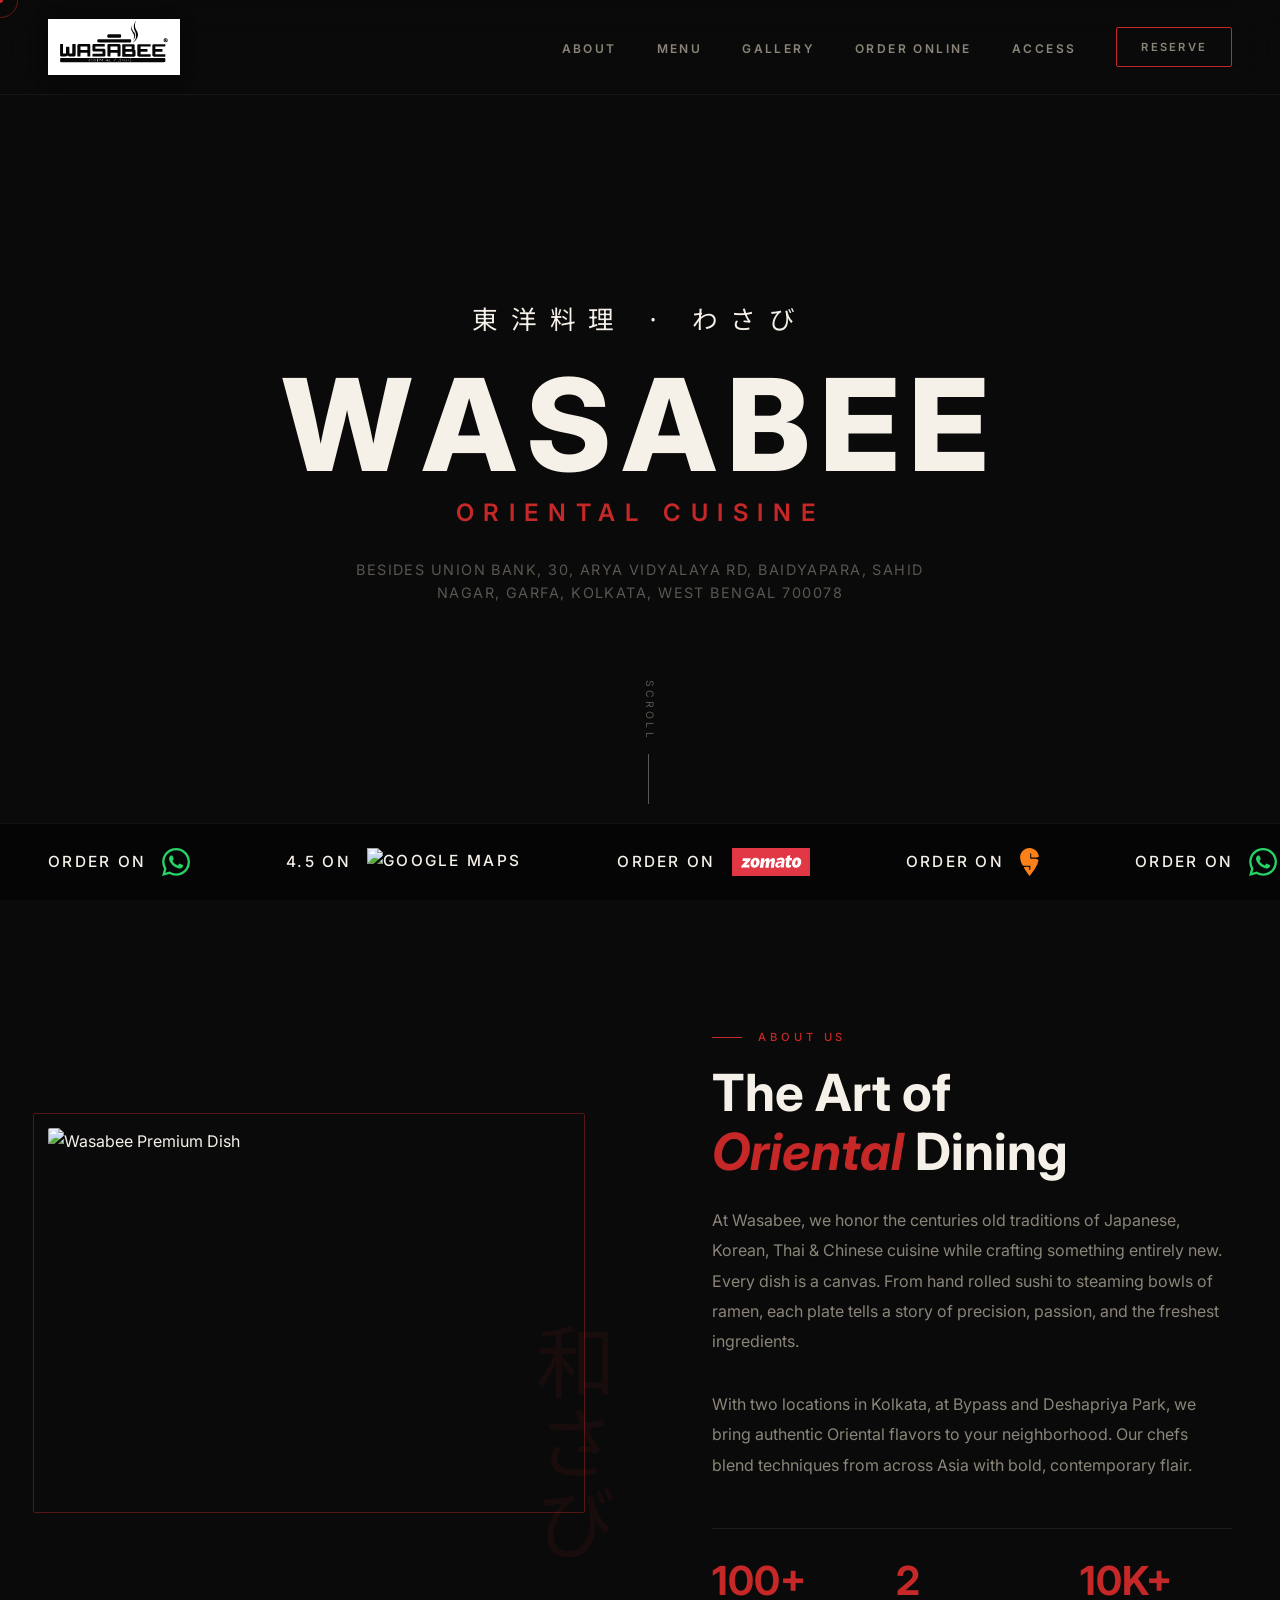
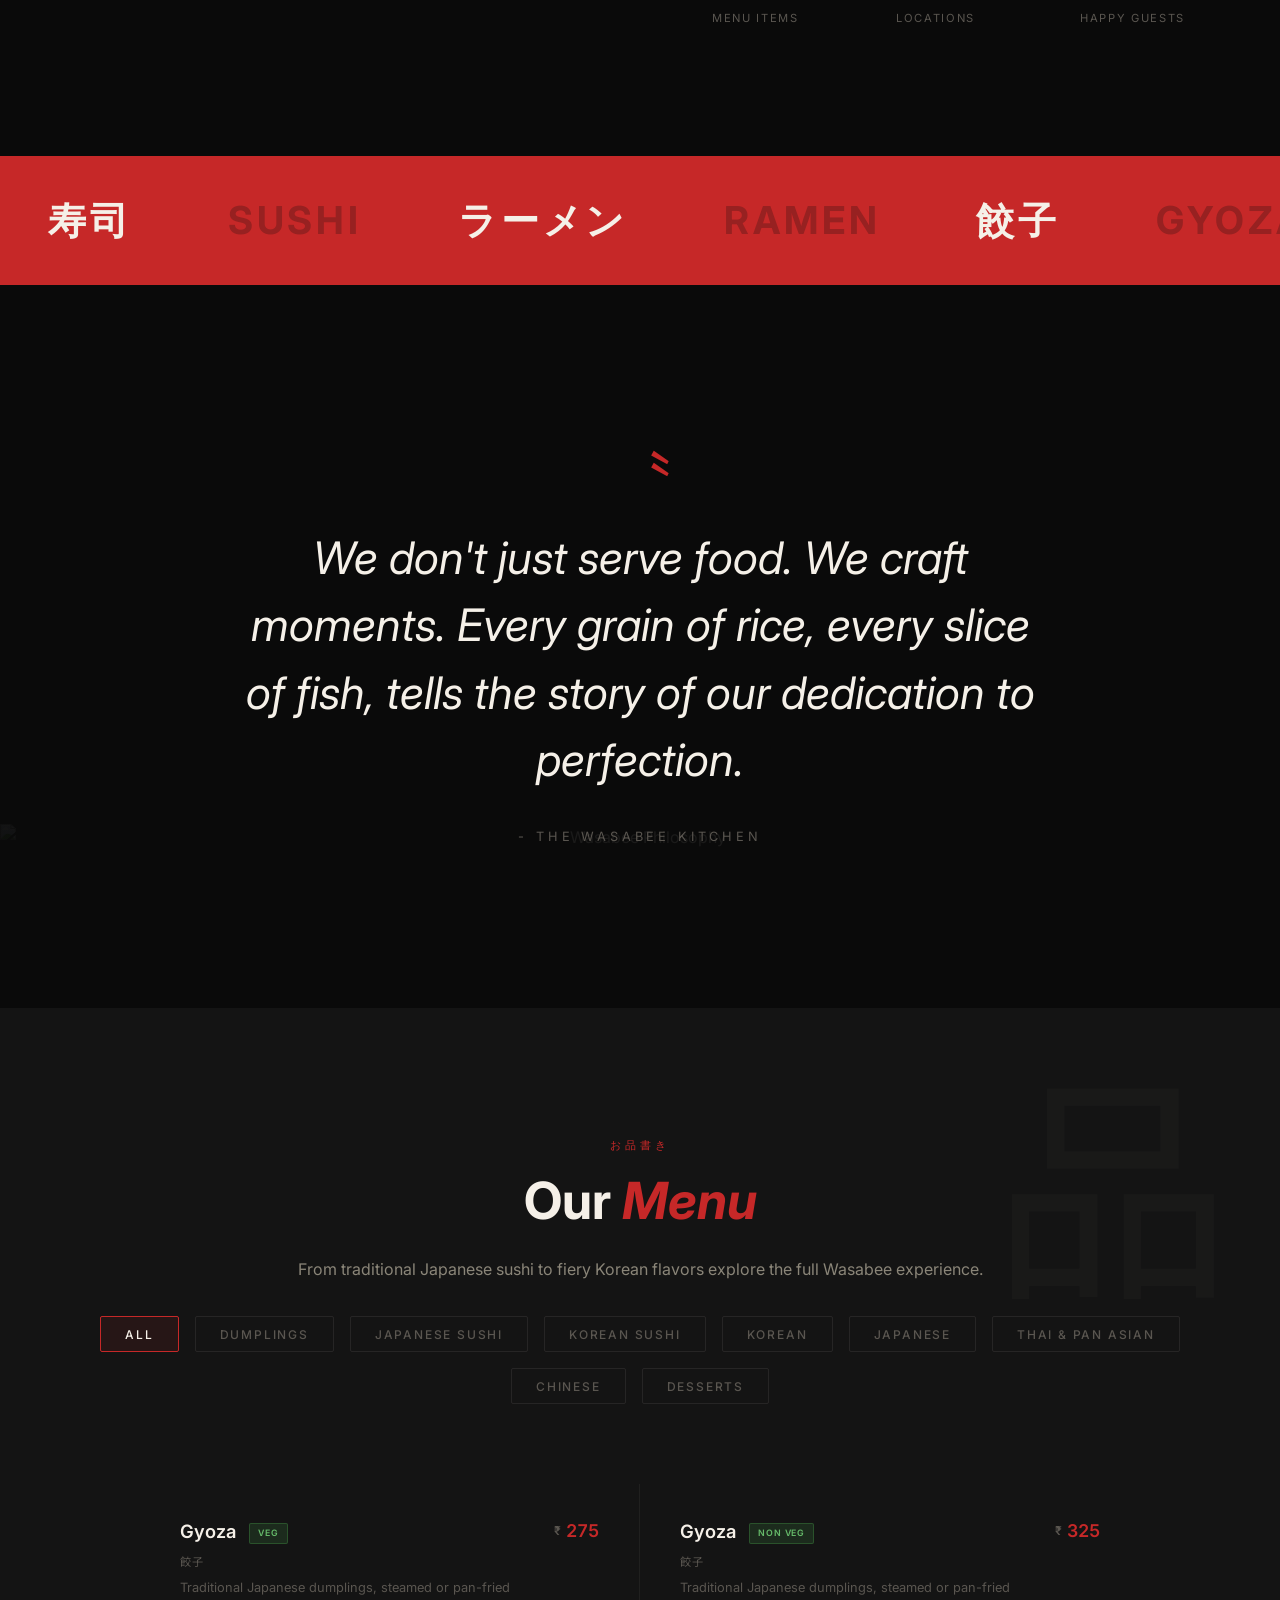
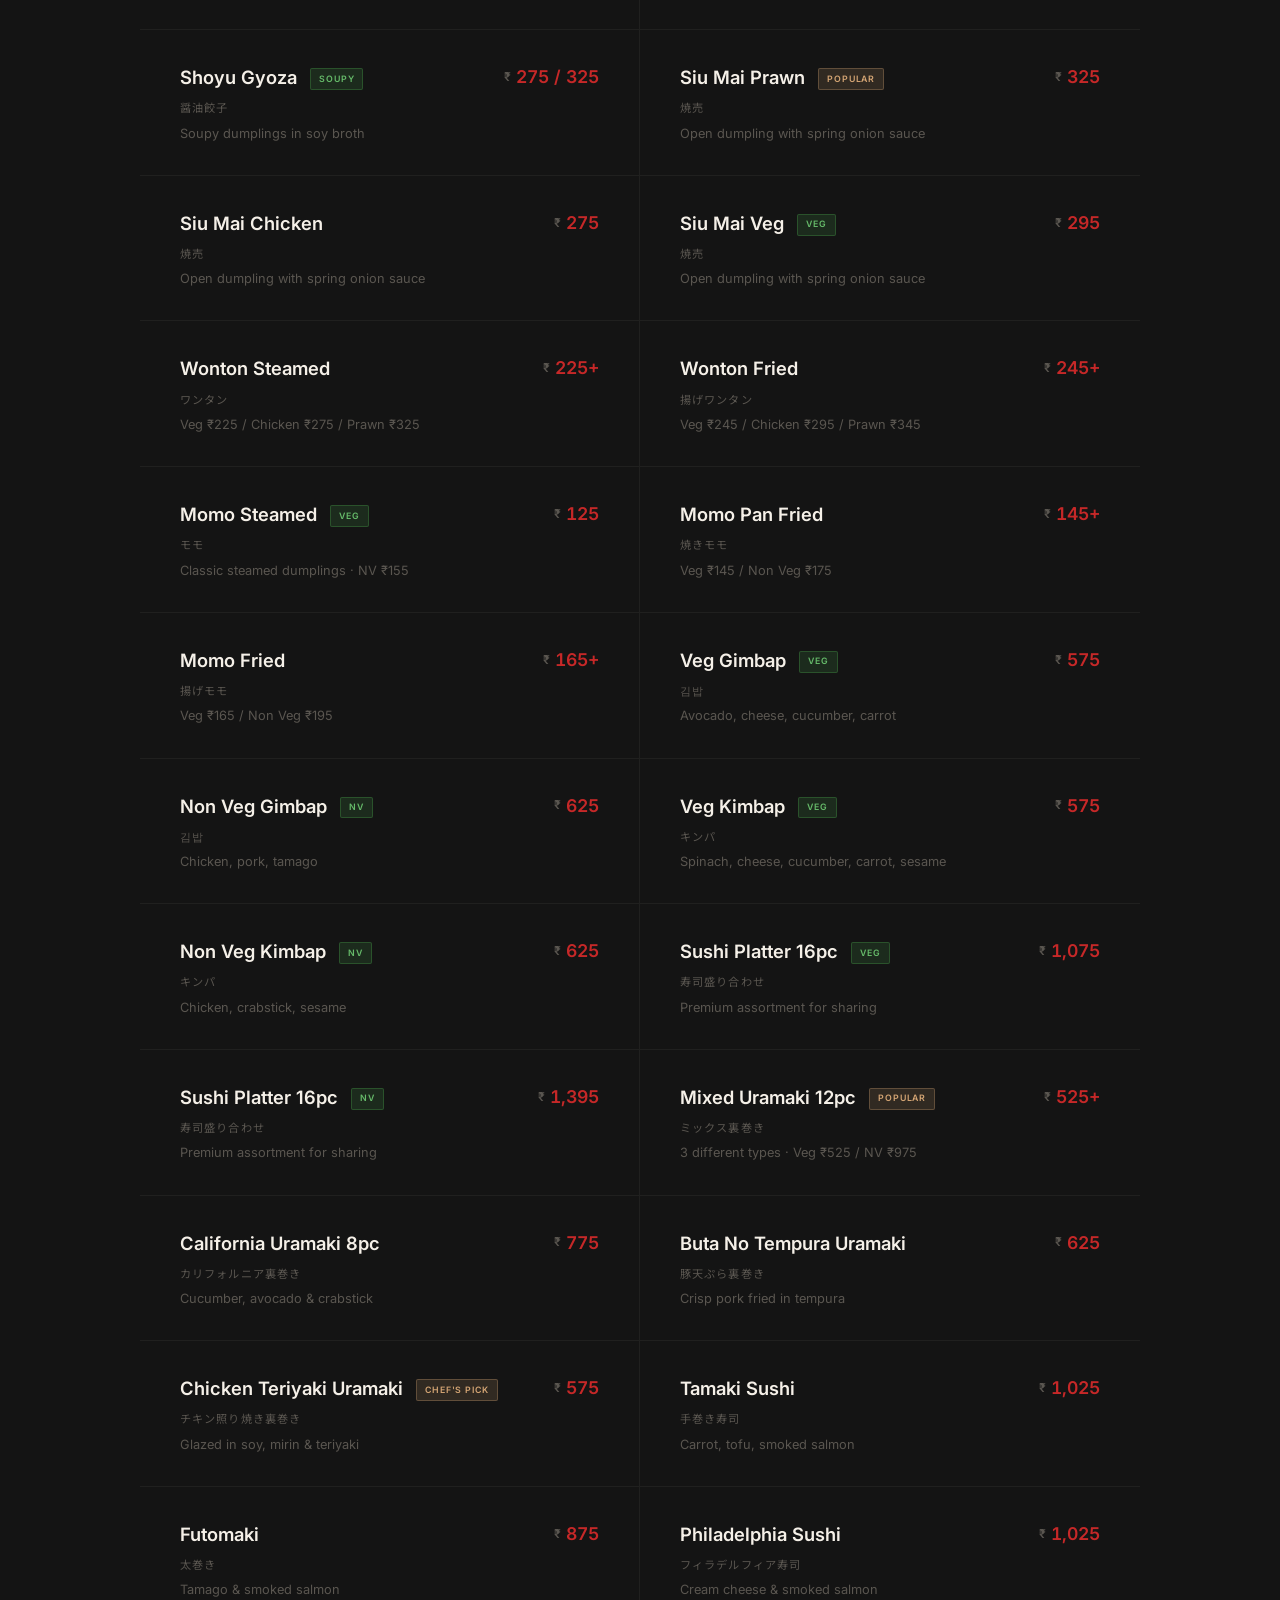
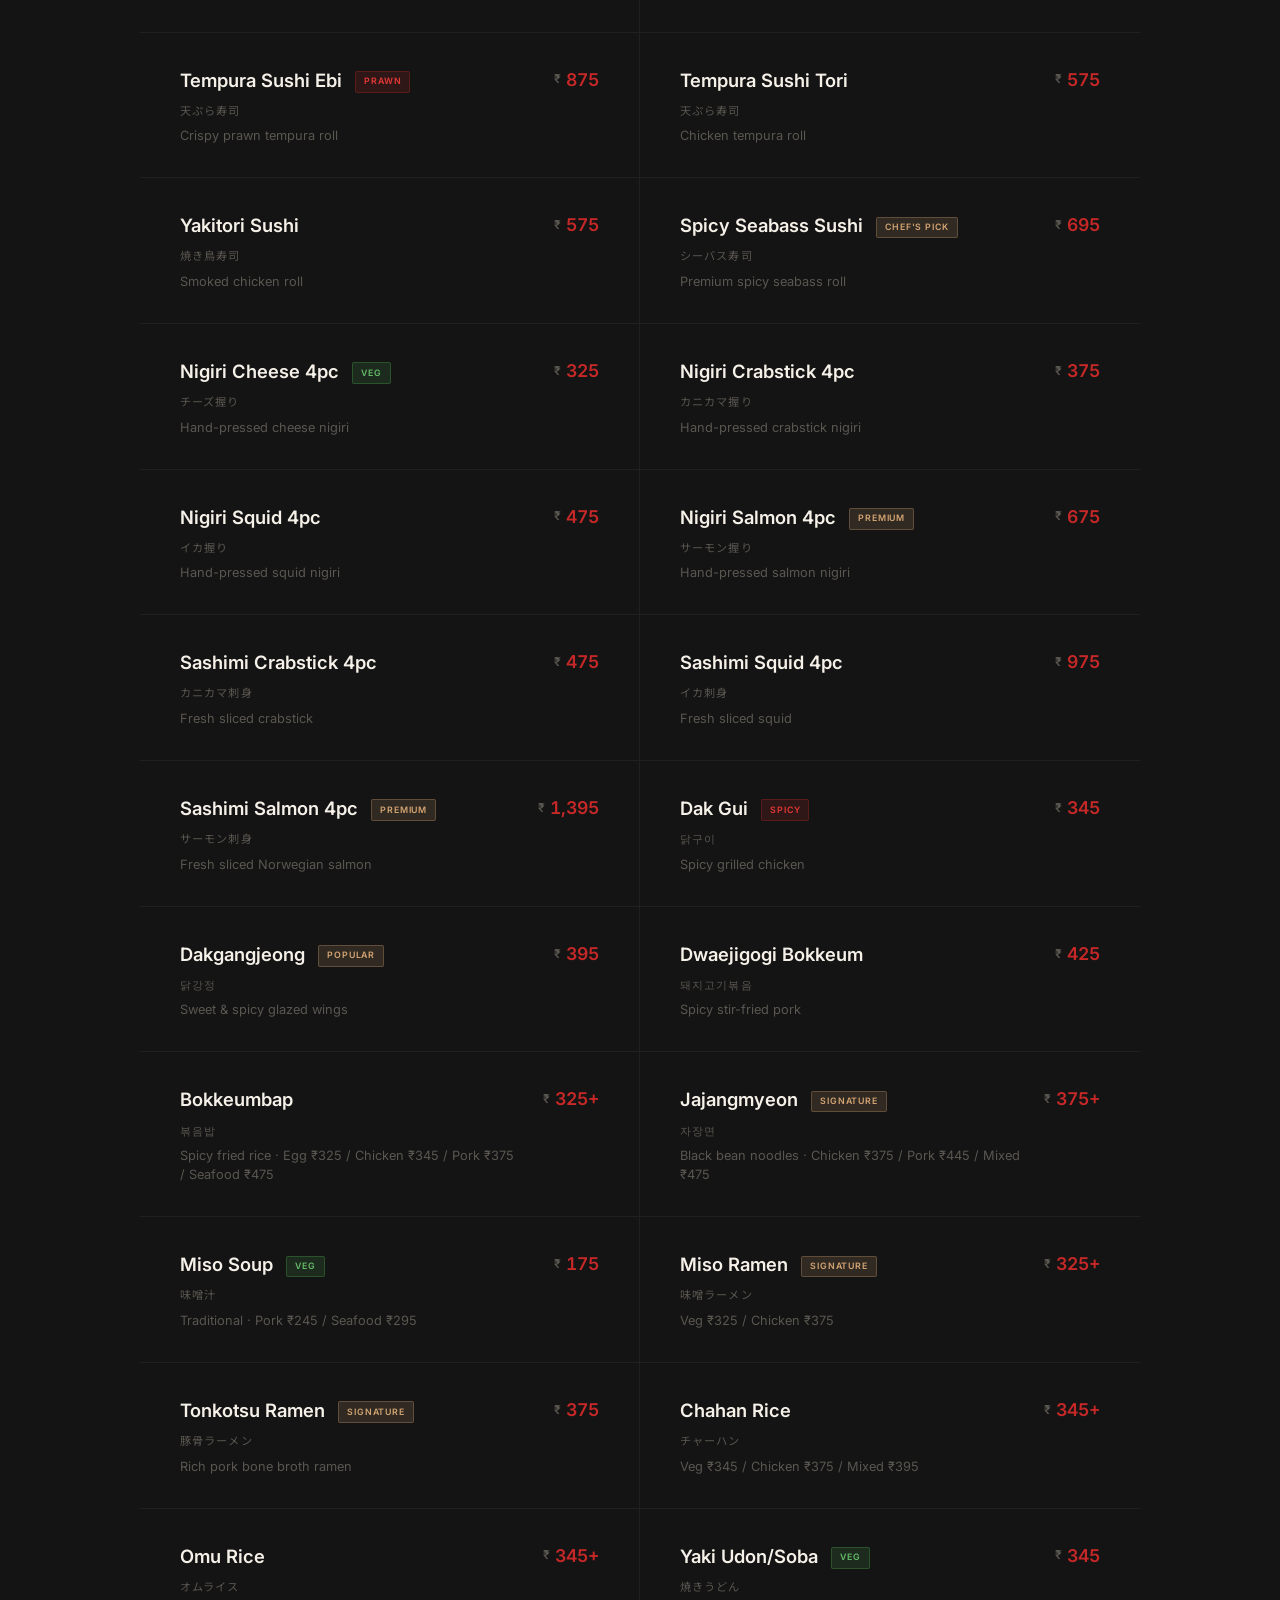
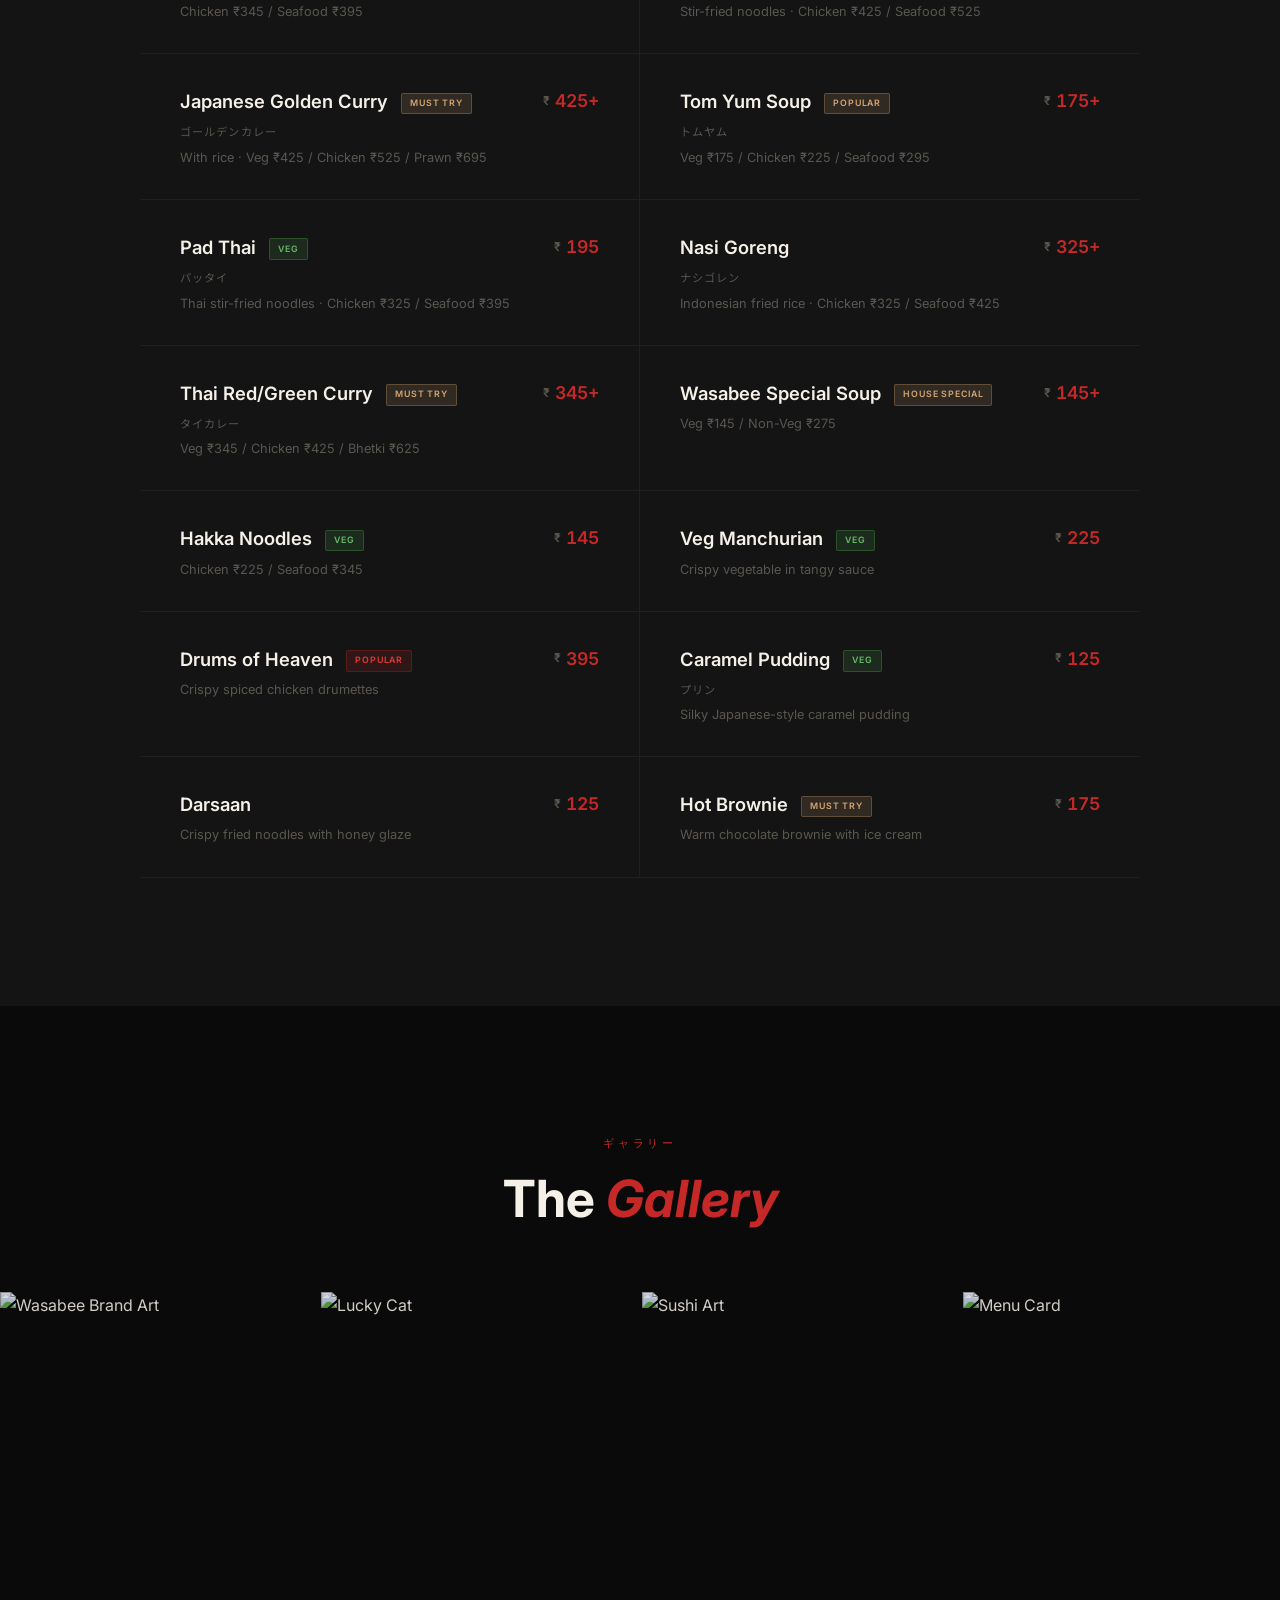
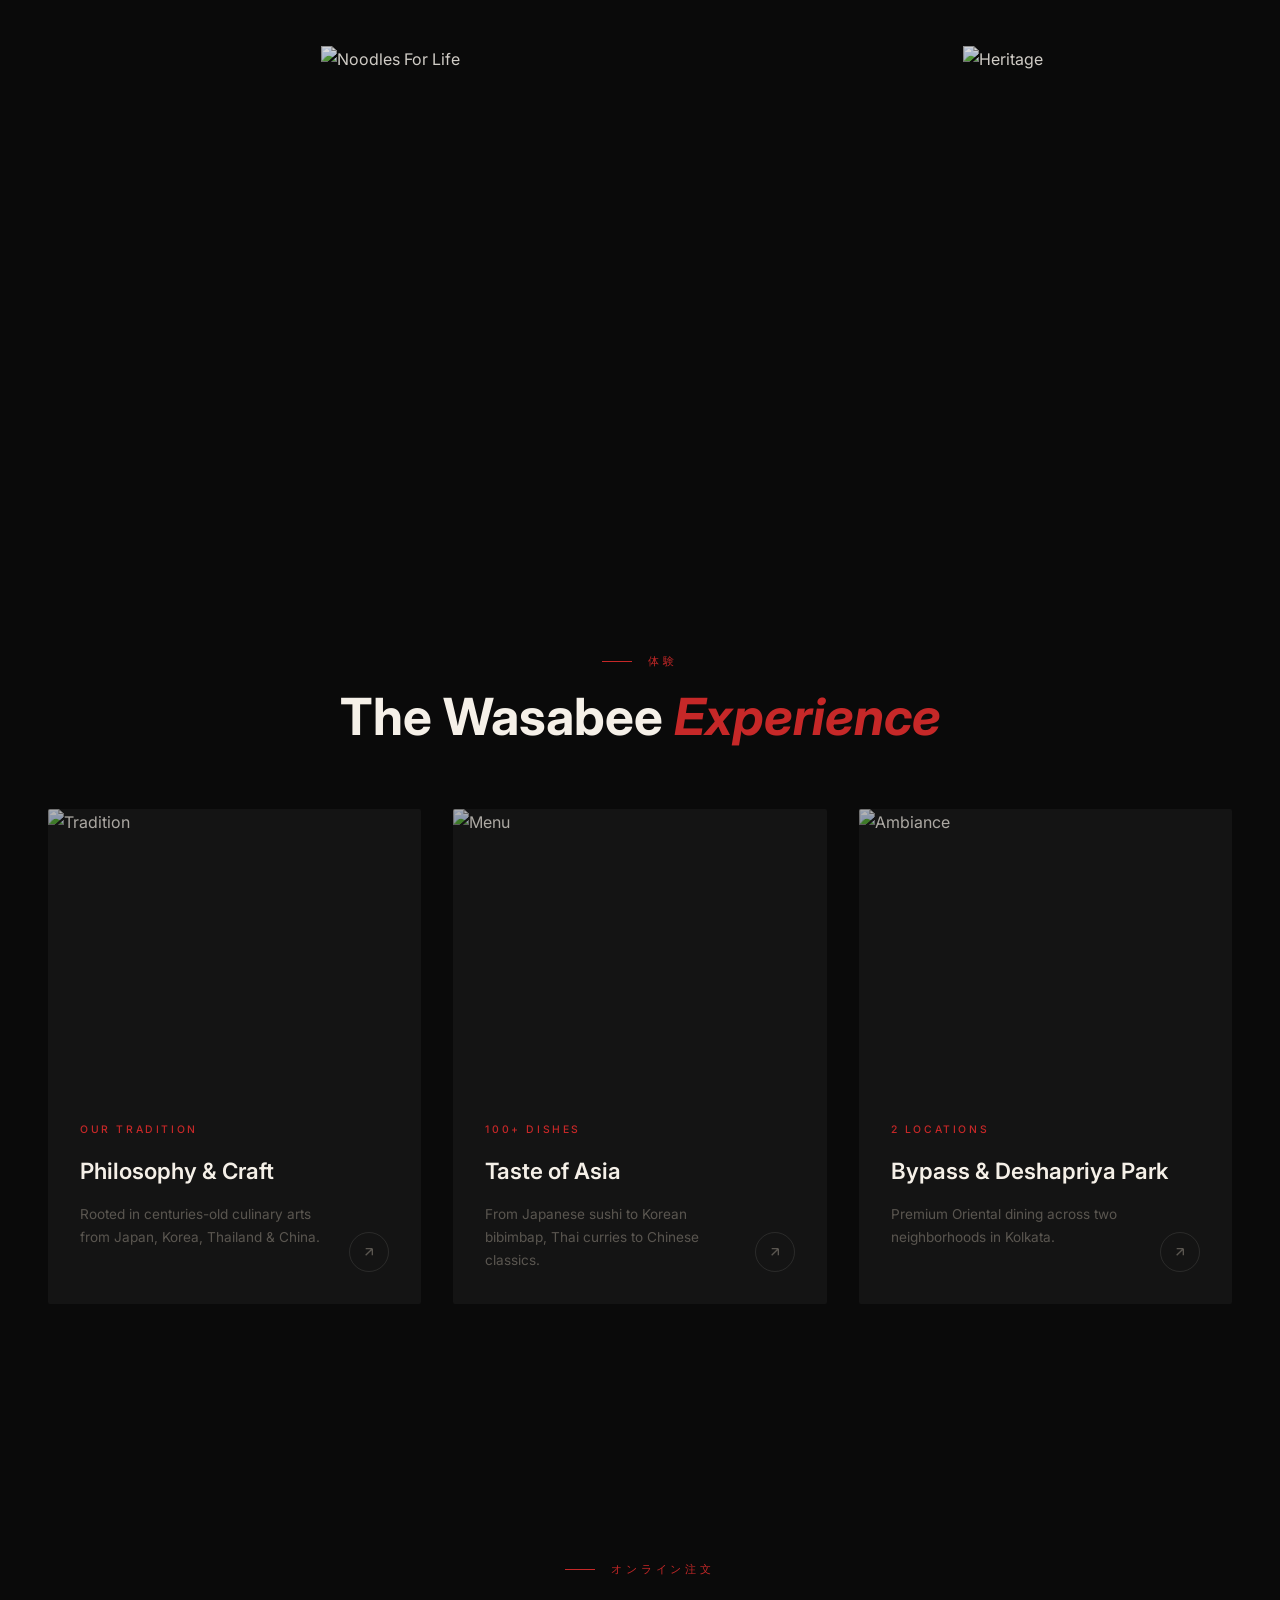
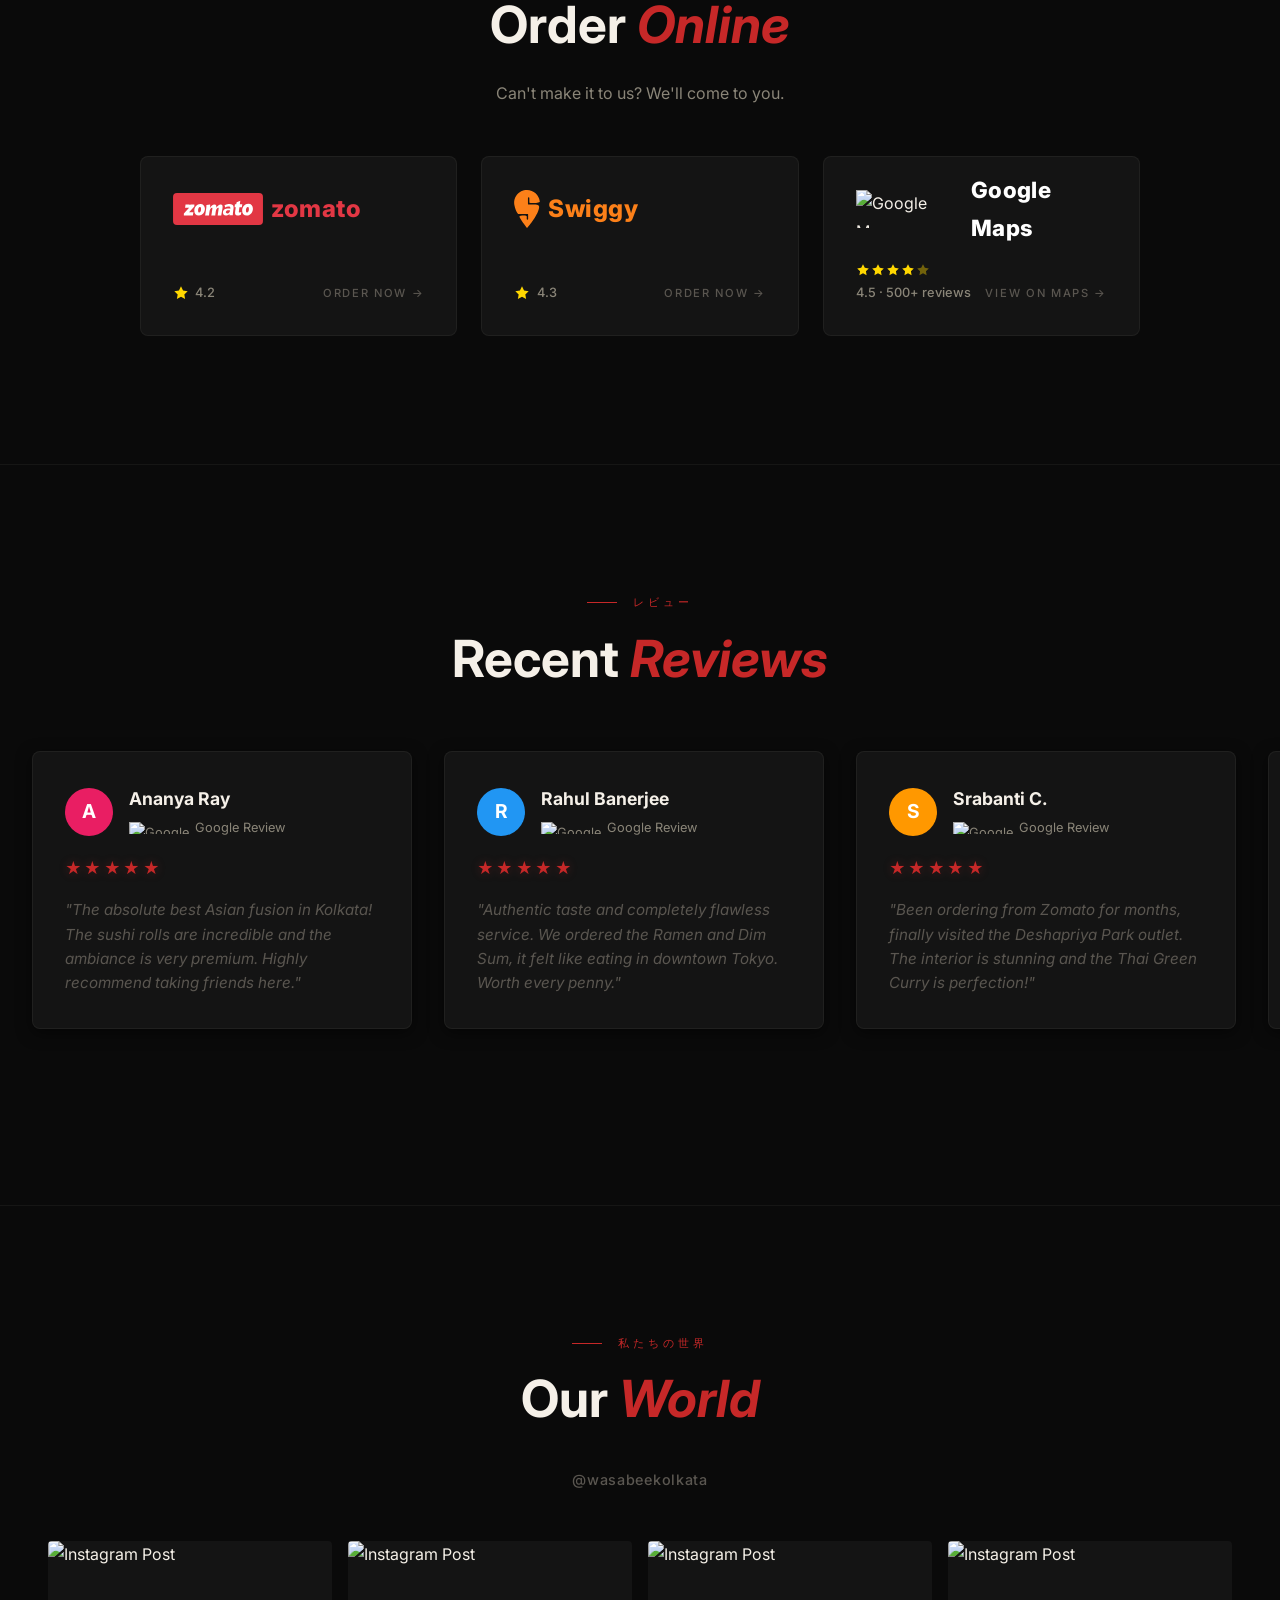
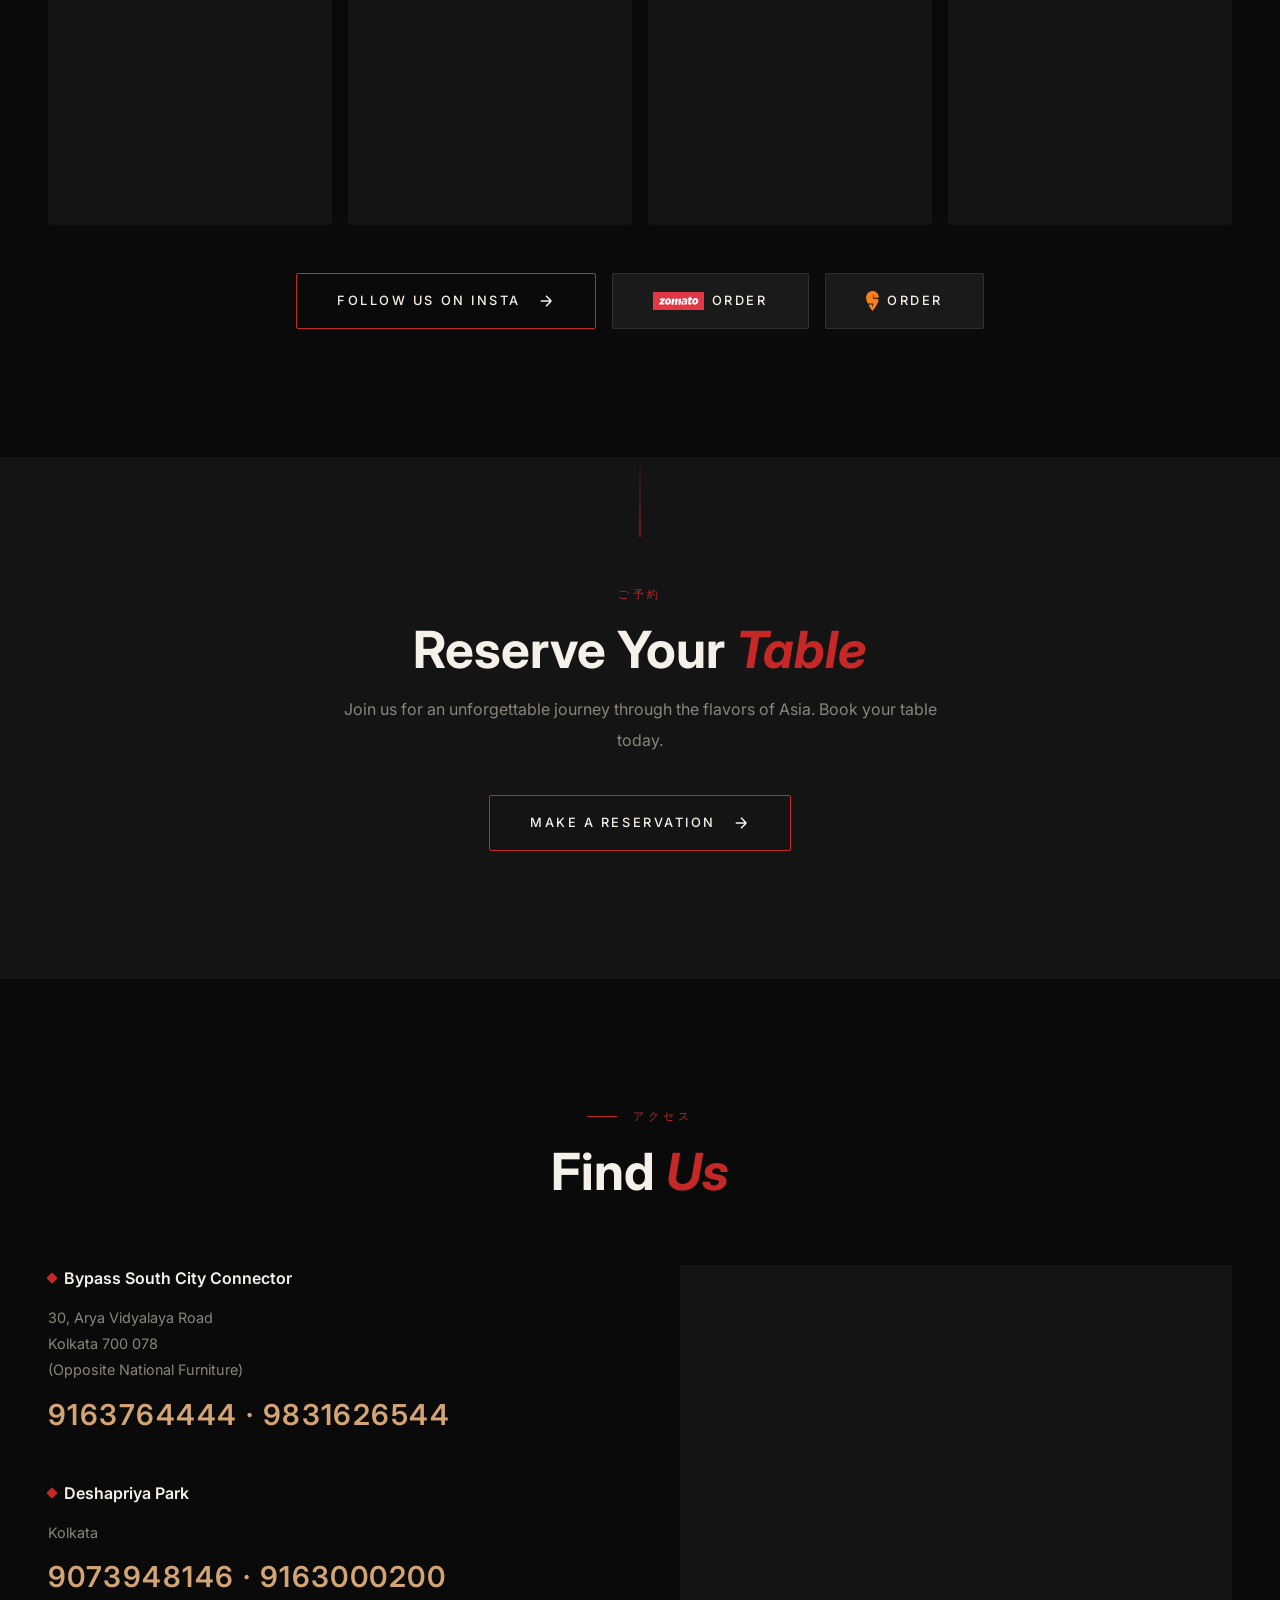
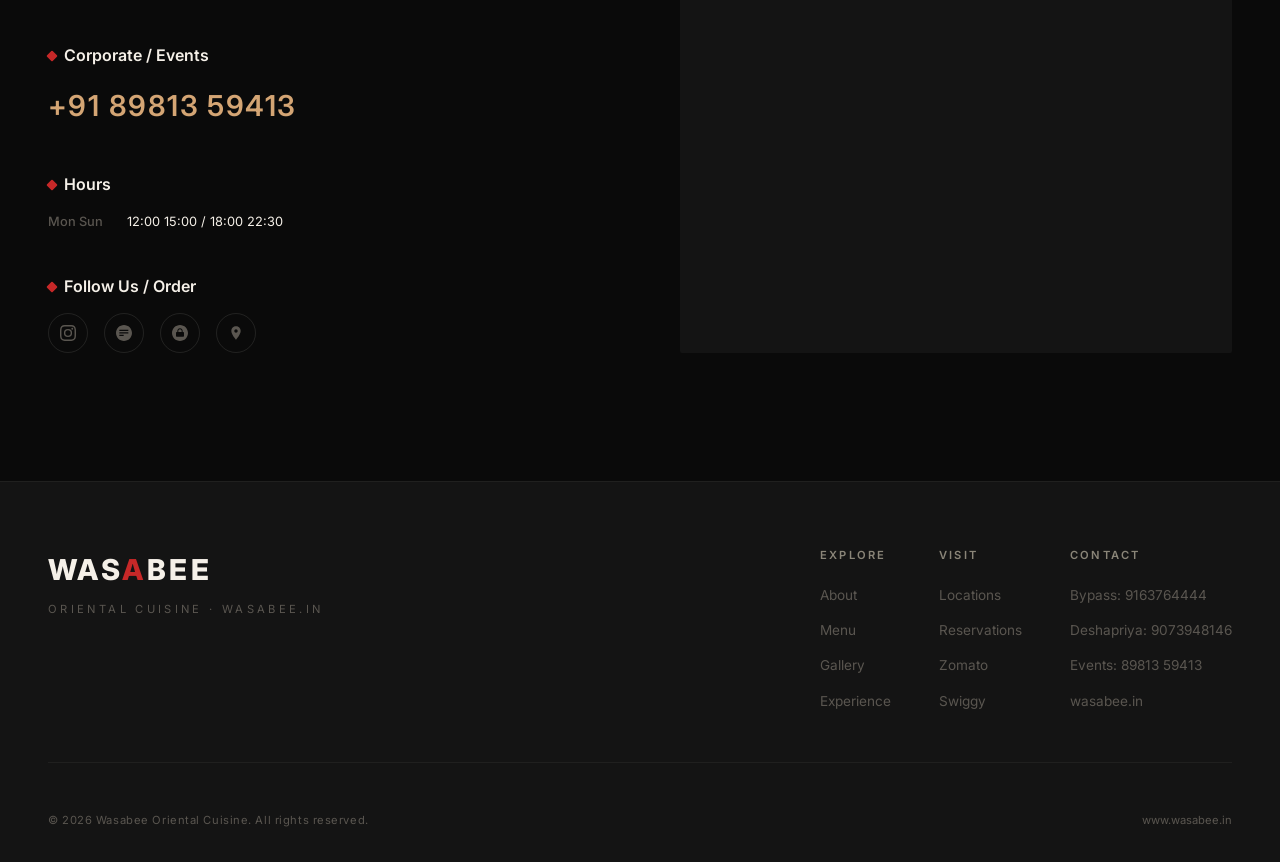
==== index.html @ 4d671ce6 "style: final 2026 polish. updated copyright and perfected mobile header alignment and interactive fe" ====
<!DOCTYPE html>
<html lang="en">
<head>
  <meta charset="UTF-8">
  <meta name="viewport" content="width=device-width, initial-scale=1.0">
  <meta name="description" content="Wasabee Oriental Cuisine Authentic Japanese, Korean, Thai & Chinese dining in Kolkata. Premium sushi, ramen, dumplings and more. Order on Zomato & Swiggy.">
  <meta name="keywords" content="Wasabee, Oriental Cuisine, Japanese Restaurant, Sushi, Ramen, Kolkata, Kalikapur, Deshapriya Park">
  <meta property="og:title" content="Wasabee | Oriental Cuisine">
  <meta property="og:description" content="Authentic Japanese dining experience. Premium sushi, ramen, and oriental flavors in Kolkata.">
  <meta property="og:type" content="website">
  <meta property="og:url" content="https://wasabee.in">
  <title>Wasabee | Oriental Cuisine</title>
  <link rel="stylesheet" href="styles.css">
  <link rel="icon" type="image/svg+xml" href="data:image/svg+xml,%3Csvg xmlns='http://www.w3.org/2000/svg' viewBox='0 0 32 32'%3E%3Ctext y='28' font-size='28'%3E🍣%3C/text%3E%3C/svg%3E">
</head>
<body>

  <!-- Cinematic Elements -->
  <div class="noise-overlay"></div>
  <div class="cursor-outer"></div>
  <div class="cursor-inner"></div>
  <div class="scroll-progress"></div>

  <!-- Navigation -->
  <nav class="nav" id="navbar">
    <a href="#" class="nav-logo"><img src="images/wasabee logo .svg" alt="Wasabee" class="nav-logo-img"></a>
    <ul class="nav-links">
      <li><a href="#about">About</a></li>
      <li><a href="#menu">Menu</a></li>
      <li><a href="#gallery">Gallery</a></li>
      <li><a href="#order">Order Online</a></li>
      <li><a href="#contact">Access</a></li>
      <li><a href="#reservation" class="cta-btn" style="padding: 0.6rem 1.5rem; font-size: 0.7rem;">Reserve</a></li>
    </ul>
    <div class="hamburger" id="hamburger" aria-label="Toggle menu">
      <span></span><span></span><span></span>
    </div>
  </nav>

  <!-- Fullscreen Menu Overlay -->
  <div class="menu-overlay" id="menuOverlay">
    <div class="menu-overlay-content">
      <ul class="menu-overlay-links">
        <li><a href="#about">About <span class="jp-text">わさびーについて</span></a></li>
        <li><a href="#menu">Menu <span class="jp-text">お品書き</span></a></li>
        <li><a href="#gallery">Gallery <span class="jp-text">ギャラリー</span></a></li>
        <li><a href="#order">Order Online <span class="jp-text">オンライン注文</span></a></li>
        <li><a href="#contact">Access <span class="jp-text">アクセス</span></a></li>
        <li><a href="#reservation">Reservation <span class="jp-text">ご予約</span></a></li>
      </ul>
      <div class="menu-overlay-info">
        <p>For reservations, call</p>
        <div class="phone">9163764444</div>
      </div>
    </div>
  </div>

  <!-- Hero Section -->
  <section class="hero" id="hero">
    <div class="hero-bg">
      <img src="images/slide 1.jpg" alt="Wasabee Premium Sushi" class="slide slide-1">
      <img src="images/slide 2.jpg" alt="Wasabee Oriental Dining" class="slide slide-2">
      <img src="images/slide. 3.jpg" alt="Wasabee Authentic Dish" class="slide slide-3">
    </div>
    <div class="hero-overlay"></div>
    <div class="hero-content">
      <p class="hero-jp">東洋料理 · わさび</p>
      <h1 class="hero-title">WASABEE</h1>
      <h2 class="hero-subtitle">ORIENTAL CUISINE</h2>
      <p class="hero-address">Besides Union Bank, 30, Arya Vidyalaya Rd, Baidyapara, Sahid Nagar, Garfa, Kolkata, West Bengal 700078</p>
    </div>

    <!-- Bottom Edge Red Marquee -->
    <div class="hero-red-marquee">
      <div class="marquee-track">
        <!-- Set 1 -->
        <a href="#" target="_blank" class="brand-link">ORDER ON <img src="images/whatsapp-logo.svg" alt="WhatsApp"></a>
        <a href="https://share.google/Fpbui7WFzKV8RP00X" target="_blank" class="brand-link">4.5 ON <img src="images/google-maps-2020-icon.svg" alt="Google Maps"></a>
        <a href="http://zoma.to/r/22188" target="_blank" class="brand-link">ORDER ON <img src="images/zomato-1.svg" alt="Zomato"></a>
        <a href="https://www.swiggy.com/city/kolkata/wasabee-kalikapur-ruby-area-rest33209" target="_blank" class="brand-link">ORDER ON <img src="images/swiggy-1.svg" alt="Swiggy"></a>
        <!-- Set 2 -->
        <a href="#" target="_blank" class="brand-link">ORDER ON <img src="images/whatsapp-logo.svg" alt="WhatsApp"></a>
        <a href="https://share.google/Fpbui7WFzKV8RP00X" target="_blank" class="brand-link">4.5 ON <img src="images/google-maps-2020-icon.svg" alt="Google Maps"></a>
        <a href="http://zoma.to/r/22188" target="_blank" class="brand-link">ORDER ON <img src="images/zomato-1.svg" alt="Zomato"></a>
        <a href="https://www.swiggy.com/city/kolkata/wasabee-kalikapur-ruby-area-rest33209" target="_blank" class="brand-link">ORDER ON <img src="images/swiggy-1.svg" alt="Swiggy"></a>
        <!-- Set 3 -->
        <a href="#" target="_blank" class="brand-link">ORDER ON <img src="images/whatsapp-logo.svg" alt="WhatsApp"></a>
        <a href="https://share.google/Fpbui7WFzKV8RP00X" target="_blank" class="brand-link">4.5 ON <img src="images/google-maps-2020-icon.svg" alt="Google Maps"></a>
        <a href="http://zoma.to/r/22188" target="_blank" class="brand-link">ORDER ON <img src="images/zomato-1.svg" alt="Zomato"></a>
        <a href="https://www.swiggy.com/city/kolkata/wasabee-kalikapur-ruby-area-rest33209" target="_blank" class="brand-link">ORDER ON <img src="images/swiggy-1.svg" alt="Swiggy"></a>
      </div>
    </div>

    <div class="scroll-indicator">
      <span>Scroll</span>
      <div class="scroll-line"></div>
    </div>
  </section>

  <!-- About Section -->
  <section class="section about" id="about">
    <div class="section-narrow">
      <div class="about-grid">
        <div class="about-image reveal-left">
          <div class="img-reveal">
            <img src="images/slide 1.jpg" alt="Wasabee Premium Dish" class="main-img">
          </div>
          <div class="accent-border"></div>
          <span class="jp-accent">和さび</span>
        </div>
        <div class="about-content">
          <div class="reveal" data-delay="0.2">
            <span class="section-label">About Us</span>
            <h2 class="section-title">The Art of<br><span class="accent">Oriental</span> Dining</h2>
          </div>
          <p class="section-text reveal" data-delay="0.3">
            At Wasabee, we honor the centuries old traditions of Japanese, Korean, Thai & Chinese cuisine while crafting something entirely new. Every dish is a canvas. From hand rolled sushi to 
steaming bowls of ramen, each plate tells a story of precision, passion, and the freshest ingredients.
          </p>
          <p class="section-text reveal" data-delay="0.4">
            With two locations in Kolkata, at Bypass and Deshapriya Park, we bring authentic Oriental flavors 
            to your neighborhood. Our chefs blend techniques from across Asia with bold, contemporary flair.
          </p>
          <div class="about-stats reveal" data-delay="0.5">
            <div class="stat-item">
              <div class="stat-number" data-count="100" data-suffix="+">0+</div>
              <div class="stat-label">Menu Items</div>
            </div>
            <div class="stat-item">
              <div class="stat-number" data-count="2">0</div>
              <div class="stat-label">Locations</div>
            </div>
            <div class="stat-item">
              <div class="stat-number" data-count="10" data-suffix="K+">0</div>
              <div class="stat-label">Happy Guests</div>
            </div>
          </div>
        </div>
      </div>
    </div>
  </section>

  <!-- Marquee -->
  <div class="marquee-section">
    <div class="marquee-track">
      <span class="filled">寿司</span><span>SUSHI</span>
      <span class="filled">ラーメン</span><span>RAMEN</span>
      <span class="filled">餃子</span><span>GYOZA</span>
      <span class="filled">김밥</span><span>KIMBAP</span>
      <span class="filled">パッタイ</span><span>PAD THAI</span>
      <span class="filled">カレー</span><span>CURRY</span>
    </div>
  </div>

  <!-- Philosophy / Parallax -->
  <section class="philosophy" id="philosophy">
    <div class="philosophy-bg" data-parallax="0.3">
      <img src="images/slide 2.jpg" alt="Wasabee Philosophy">
    </div>
    <div class="philosophy-overlay"></div>
    <div class="philosophy-content reveal">
      <blockquote class="philosophy-quote">
        We don't just serve food. We craft moments. 
        Every grain of rice, every slice of fish, tells the story 
        of our dedication to perfection.
      </blockquote>
      <p class="philosophy-author">- The Wasabee Kitchen</p>
    </div>
  </section>

  <!-- ══════════════════════════════════════════ -->
  <!-- MENU SECTION Complete Wasabee Menu      -->
  <!-- ══════════════════════════════════════════ -->
  <section class="section menu-section" id="menu">
    <div class="section-narrow">
      <div class="menu-header reveal">
        <span class="section-label">お品書き</span>
        <h2 class="section-title">Our <span class="accent">Menu</span></h2>
        <p class="section-text" style="max-width:100%; text-align:center; margin:0 auto;">
          From traditional Japanese sushi to fiery Korean flavors explore the full Wasabee experience.
        </p>
        <div class="menu-categories">
          <button class="menu-cat-btn active" data-category="all">All</button>
          <button class="menu-cat-btn" data-category="dumplings">Dumplings</button>
          <button class="menu-cat-btn" data-category="sushi">Japanese Sushi</button>
          <button class="menu-cat-btn" data-category="korean-sushi">Korean Sushi</button>
          <button class="menu-cat-btn" data-category="korean">Korean</button>
          <button class="menu-cat-btn" data-category="japanese">Japanese</button>
          <button class="menu-cat-btn" data-category="thai">Thai &amp; Pan Asian</button>
          <button class="menu-cat-btn" data-category="chinese">Chinese</button>
          <button class="menu-cat-btn" data-category="desserts">Desserts</button>
        </div>
      </div>

      <div class="menu-grid">
        <!-- ═══ DUMPLINGS ═══ -->
        <div class="menu-item reveal" data-category="dumplings"><div class="menu-item-info"><h4>Gyoza <span class="menu-badge veg">Veg</span></h4><div class="item-jp">餃子</div><p>Traditional Japanese dumplings, steamed or pan-fried</p></div><div class="menu-item-price"><span class="currency">₹</span>275</div></div>
        <div class="menu-item reveal" data-category="dumplings"><div class="menu-item-info"><h4>Gyoza <span class="menu-badge non veg">Non Veg</span></h4><div class="item-jp">餃子</div><p>Traditional Japanese dumplings, steamed or pan-fried</p></div><div class="menu-item-price"><span class="currency">₹</span>325</div></div>
        <div class="menu-item reveal" data-category="dumplings"><div class="menu-item-info"><h4>Shoyu Gyoza <span class="menu-badge veg">Soupy</span></h4><div class="item-jp">醤油餃子</div><p>Soupy dumplings in soy broth</p></div><div class="menu-item-price"><span class="currency">₹</span>275 / 325</div></div>
        <div class="menu-item reveal" data-category="dumplings"><div class="menu-item-info"><h4>Siu Mai Prawn <span class="menu-badge chef">Popular</span></h4><div class="item-jp">焼売</div><p>Open dumpling with spring onion sauce</p></div><div class="menu-item-price"><span class="currency">₹</span>325</div></div>
        <div class="menu-item reveal" data-category="dumplings"><div class="menu-item-info"><h4>Siu Mai Chicken</h4><div class="item-jp">焼売</div><p>Open dumpling with spring onion sauce</p></div><div class="menu-item-price"><span class="currency">₹</span>275</div></div>
        <div class="menu-item reveal" data-category="dumplings"><div class="menu-item-info"><h4>Siu Mai Veg <span class="menu-badge veg">Veg</span></h4><div class="item-jp">焼売</div><p>Open dumpling with spring onion sauce</p></div><div class="menu-item-price"><span class="currency">₹</span>295</div></div>
        <div class="menu-item reveal" data-category="dumplings"><div class="menu-item-info"><h4>Wonton Steamed</h4><div class="item-jp">ワンタン</div><p>Veg ₹225 / Chicken ₹275 / Prawn ₹325</p></div><div class="menu-item-price"><span class="currency">₹</span>225+</div></div>
        <div class="menu-item reveal" data-category="dumplings"><div class="menu-item-info"><h4>Wonton Fried</h4><div class="item-jp">揚げワンタン</div><p>Veg ₹245 / Chicken ₹295 / Prawn ₹345</p></div><div class="menu-item-price"><span class="currency">₹</span>245+</div></div>
        <div class="menu-item reveal" data-category="dumplings"><div class="menu-item-info"><h4>Momo Steamed <span class="menu-badge veg">Veg</span></h4><div class="item-jp">モモ</div><p>Classic steamed dumplings · NV ₹155</p></div><div class="menu-item-price"><span class="currency">₹</span>125</div></div>
        <div class="menu-item reveal" data-category="dumplings"><div class="menu-item-info"><h4>Momo Pan Fried</h4><div class="item-jp">焼きモモ</div><p>Veg ₹145 / Non Veg ₹175</p></div><div class="menu-item-price"><span class="currency">₹</span>145+</div></div>
        <div class="menu-item reveal" data-category="dumplings"><div class="menu-item-info"><h4>Momo Fried</h4><div class="item-jp">揚げモモ</div><p>Veg ₹165 / Non Veg ₹195</p></div><div class="menu-item-price"><span class="currency">₹</span>165+</div></div>

        <!-- ═══ KOREAN SUSHI ═══ -->
        <div class="menu-item reveal" data-category="korean-sushi"><div class="menu-item-info"><h4>Veg Gimbap <span class="menu-badge veg">Veg</span></h4><div class="item-jp">김밥</div><p>Avocado, cheese, cucumber, carrot</p></div><div class="menu-item-price"><span class="currency">₹</span>575</div></div>
        <div class="menu-item reveal" data-category="korean-sushi"><div class="menu-item-info"><h4>Non Veg Gimbap <span class="menu-badge non veg">NV</span></h4><div class="item-jp">김밥</div><p>Chicken, pork, tamago</p></div><div class="menu-item-price"><span class="currency">₹</span>625</div></div>
        <div class="menu-item reveal" data-category="korean-sushi"><div class="menu-item-info"><h4>Veg Kimbap <span class="menu-badge veg">Veg</span></h4><div class="item-jp">キンパ</div><p>Spinach, cheese, cucumber, carrot, sesame</p></div><div class="menu-item-price"><span class="currency">₹</span>575</div></div>
        <div class="menu-item reveal" data-category="korean-sushi"><div class="menu-item-info"><h4>Non Veg Kimbap <span class="menu-badge non veg">NV</span></h4><div class="item-jp">キンパ</div><p>Chicken, crabstick, sesame</p></div><div class="menu-item-price"><span class="currency">₹</span>625</div></div>

        <!-- ═══ JAPANESE SUSHI ═══ -->
        <div class="menu-item reveal" data-category="sushi"><div class="menu-item-info"><h4>Sushi Platter 16pc <span class="menu-badge veg">Veg</span></h4><div class="item-jp">寿司盛り合わせ</div><p>Premium assortment for sharing</p></div><div class="menu-item-price"><span class="currency">₹</span>1,075</div></div>
        <div class="menu-item reveal" data-category="sushi"><div class="menu-item-info"><h4>Sushi Platter 16pc <span class="menu-badge non veg">NV</span></h4><div class="item-jp">寿司盛り合わせ</div><p>Premium assortment for sharing</p></div><div class="menu-item-price"><span class="currency">₹</span>1,395</div></div>
        <div class="menu-item reveal" data-category="sushi"><div class="menu-item-info"><h4>Mixed Uramaki 12pc <span class="menu-badge chef">Popular</span></h4><div class="item-jp">ミックス裏巻き</div><p>3 different types · Veg ₹525 / NV ₹975</p></div><div class="menu-item-price"><span class="currency">₹</span>525+</div></div>
        <div class="menu-item reveal" data-category="sushi"><div class="menu-item-info"><h4>California Uramaki 8pc</h4><div class="item-jp">カリフォルニア裏巻き</div><p>Cucumber, avocado &amp; crabstick</p></div><div class="menu-item-price"><span class="currency">₹</span>775</div></div>
        <div class="menu-item reveal" data-category="sushi"><div class="menu-item-info"><h4>Buta No Tempura Uramaki</h4><div class="item-jp">豚天ぷら裏巻き</div><p>Crisp pork fried in tempura</p></div><div class="menu-item-price"><span class="currency">₹</span>625</div></div>
        <div class="menu-item reveal" data-category="sushi"><div class="menu-item-info"><h4>Chicken Teriyaki Uramaki <span class="menu-badge chef">Chef's Pick</span></h4><div class="item-jp">チキン照り焼き裏巻き</div><p>Glazed in soy, mirin &amp; teriyaki</p></div><div class="menu-item-price"><span class="currency">₹</span>575</div></div>
        <div class="menu-item reveal" data-category="sushi"><div class="menu-item-info"><h4>Tamaki Sushi</h4><div class="item-jp">手巻き寿司</div><p>Carrot, tofu, smoked salmon</p></div><div class="menu-item-price"><span class="currency">₹</span>1,025</div></div>
        <div class="menu-item reveal" data-category="sushi"><div class="menu-item-info"><h4>Futomaki</h4><div class="item-jp">太巻き</div><p>Tamago &amp; smoked salmon</p></div><div class="menu-item-price"><span class="currency">₹</span>875</div></div>
        <div class="menu-item reveal" data-category="sushi"><div class="menu-item-info"><h4>Philadelphia Sushi</h4><div class="item-jp">フィラデルフィア寿司</div><p>Cream cheese &amp; smoked salmon</p></div><div class="menu-item-price"><span class="currency">₹</span>1,025</div></div>
        <div class="menu-item reveal" data-category="sushi"><div class="menu-item-info"><h4>Tempura Sushi Ebi <span class="menu-badge non-veg">Prawn</span></h4><div class="item-jp">天ぷら寿司</div><p>Crispy prawn tempura roll</p></div><div class="menu-item-price"><span class="currency">₹</span>875</div></div>
        <div class="menu-item reveal" data-category="sushi"><div class="menu-item-info"><h4>Tempura Sushi Tori</h4><div class="item-jp">天ぷら寿司</div><p>Chicken tempura roll</p></div><div class="menu-item-price"><span class="currency">₹</span>575</div></div>
        <div class="menu-item reveal" data-category="sushi"><div class="menu-item-info"><h4>Yakitori Sushi</h4><div class="item-jp">焼き鳥寿司</div><p>Smoked chicken roll</p></div><div class="menu-item-price"><span class="currency">₹</span>575</div></div>
        <div class="menu-item reveal" data-category="sushi"><div class="menu-item-info"><h4>Spicy Seabass Sushi <span class="menu-badge chef">Chef's Pick</span></h4><div class="item-jp">シーバス寿司</div><p>Premium spicy seabass roll</p></div><div class="menu-item-price"><span class="currency">₹</span>695</div></div>
        <div class="menu-item reveal" data-category="sushi"><div class="menu-item-info"><h4>Nigiri Cheese 4pc <span class="menu-badge veg">Veg</span></h4><div class="item-jp">チーズ握り</div><p>Hand-pressed cheese nigiri</p></div><div class="menu-item-price"><span class="currency">₹</span>325</div></div>
        <div class="menu-item reveal" data-category="sushi"><div class="menu-item-info"><h4>Nigiri Crabstick 4pc</h4><div class="item-jp">カニカマ握り</div><p>Hand-pressed crabstick nigiri</p></div><div class="menu-item-price"><span class="currency">₹</span>375</div></div>
        <div class="menu-item reveal" data-category="sushi"><div class="menu-item-info"><h4>Nigiri Squid 4pc</h4><div class="item-jp">イカ握り</div><p>Hand-pressed squid nigiri</p></div><div class="menu-item-price"><span class="currency">₹</span>475</div></div>
        <div class="menu-item reveal" data-category="sushi"><div class="menu-item-info"><h4>Nigiri Salmon 4pc <span class="menu-badge chef">Premium</span></h4><div class="item-jp">サーモン握り</div><p>Hand-pressed salmon nigiri</p></div><div class="menu-item-price"><span class="currency">₹</span>675</div></div>
        <div class="menu-item reveal" data-category="sushi"><div class="menu-item-info"><h4>Sashimi Crabstick 4pc</h4><div class="item-jp">カニカマ刺身</div><p>Fresh sliced crabstick</p></div><div class="menu-item-price"><span class="currency">₹</span>475</div></div>
        <div class="menu-item reveal" data-category="sushi"><div class="menu-item-info"><h4>Sashimi Squid 4pc</h4><div class="item-jp">イカ刺身</div><p>Fresh sliced squid</p></div><div class="menu-item-price"><span class="currency">₹</span>975</div></div>
        <div class="menu-item reveal" data-category="sushi"><div class="menu-item-info"><h4>Sashimi Salmon 4pc <span class="menu-badge chef">Premium</span></h4><div class="item-jp">サーモン刺身</div><p>Fresh sliced Norwegian salmon</p></div><div class="menu-item-price"><span class="currency">₹</span>1,395</div></div>

        <!-- ═══ KOREAN MAINS ═══ -->
        <div class="menu-item reveal" data-category="korean"><div class="menu-item-info"><h4>Dak Gui <span class="menu-badge non-veg">Spicy</span></h4><div class="item-jp">닭구이</div><p>Spicy grilled chicken</p></div><div class="menu-item-price"><span class="currency">₹</span>345</div></div>
        <div class="menu-item reveal" data-category="korean"><div class="menu-item-info"><h4>Dakgangjeong <span class="menu-badge chef">Popular</span></h4><div class="item-jp">닭강정</div><p>Sweet &amp; spicy glazed wings</p></div><div class="menu-item-price"><span class="currency">₹</span>395</div></div>
        <div class="menu-item reveal" data-category="korean"><div class="menu-item-info"><h4>Dwaejigogi Bokkeum</h4><div class="item-jp">돼지고기볶음</div><p>Spicy stir-fried pork</p></div><div class="menu-item-price"><span class="currency">₹</span>425</div></div>
        <div class="menu-item reveal" data-category="korean"><div class="menu-item-info"><h4>Bokkeumbap</h4><div class="item-jp">볶음밥</div><p>Spicy fried rice · Egg ₹325 / Chicken ₹345 / Pork ₹375 / Seafood ₹475</p></div><div class="menu-item-price"><span class="currency">₹</span>325+</div></div>
        <div class="menu-item reveal" data-category="korean"><div class="menu-item-info"><h4>Jajangmyeon <span class="menu-badge chef">Signature</span></h4><div class="item-jp">자장면</div><p>Black bean noodles · Chicken ₹375 / Pork ₹445 / Mixed ₹475</p></div><div class="menu-item-price"><span class="currency">₹</span>375+</div></div>

        <!-- ═══ JAPANESE CLASSICS ═══ -->
        <div class="menu-item reveal" data-category="japanese"><div class="menu-item-info"><h4>Miso Soup <span class="menu-badge veg">Veg</span></h4><div class="item-jp">味噌汁</div><p>Traditional · Pork ₹245 / Seafood ₹295</p></div><div class="menu-item-price"><span class="currency">₹</span>175</div></div>
        <div class="menu-item reveal" data-category="japanese"><div class="menu-item-info"><h4>Miso Ramen <span class="menu-badge chef">Signature</span></h4><div class="item-jp">味噌ラーメン</div><p>Veg ₹325 / Chicken ₹375</p></div><div class="menu-item-price"><span class="currency">₹</span>325+</div></div>
        <div class="menu-item reveal" data-category="japanese"><div class="menu-item-info"><h4>Tonkotsu Ramen <span class="menu-badge chef">Signature</span></h4><div class="item-jp">豚骨ラーメン</div><p>Rich pork bone broth ramen</p></div><div class="menu-item-price"><span class="currency">₹</span>375</div></div>
        <div class="menu-item reveal" data-category="japanese"><div class="menu-item-info"><h4>Chahan Rice</h4><div class="item-jp">チャーハン</div><p>Veg ₹345 / Chicken ₹375 / Mixed ₹395</p></div><div class="menu-item-price"><span class="currency">₹</span>345+</div></div>
        <div class="menu-item reveal" data-category="japanese"><div class="menu-item-info"><h4>Omu Rice</h4><div class="item-jp">オムライス</div><p>Chicken ₹345 / Seafood ₹395</p></div><div class="menu-item-price"><span class="currency">₹</span>345+</div></div>
        <div class="menu-item reveal" data-category="japanese"><div class="menu-item-info"><h4>Yaki Udon/Soba <span class="menu-badge veg">Veg</span></h4><div class="item-jp">焼きうどん</div><p>Stir-fried noodles · Chicken ₹425 / Seafood ₹525</p></div><div class="menu-item-price"><span class="currency">₹</span>345</div></div>
        <div class="menu-item reveal" data-category="japanese"><div class="menu-item-info"><h4>Japanese Golden Curry <span class="menu-badge chef">Must Try</span></h4><div class="item-jp">ゴールデンカレー</div><p>With rice · Veg ₹425 / Chicken ₹525 / Prawn ₹695</p></div><div class="menu-item-price"><span class="currency">₹</span>425+</div></div>

        <!-- ═══ THAI & PAN ASIAN ═══ -->
        <div class="menu-item reveal" data-category="thai"><div class="menu-item-info"><h4>Tom Yum Soup <span class="menu-badge chef">Popular</span></h4><div class="item-jp">トムヤム</div><p>Veg ₹175 / Chicken ₹225 / Seafood ₹295</p></div><div class="menu-item-price"><span class="currency">₹</span>175+</div></div>
        <div class="menu-item reveal" data-category="thai"><div class="menu-item-info"><h4>Pad Thai <span class="menu-badge veg">Veg</span></h4><div class="item-jp">パッタイ</div><p>Thai stir-fried noodles · Chicken ₹325 / Seafood ₹395</p></div><div class="menu-item-price"><span class="currency">₹</span>195</div></div>
        <div class="menu-item reveal" data-category="thai"><div class="menu-item-info"><h4>Nasi Goreng</h4><div class="item-jp">ナシゴレン</div><p>Indonesian fried rice · Chicken ₹325 / Seafood ₹425</p></div><div class="menu-item-price"><span class="currency">₹</span>325+</div></div>
        <div class="menu-item reveal" data-category="thai"><div class="menu-item-info"><h4>Thai Red/Green Curry <span class="menu-badge chef">Must Try</span></h4><div class="item-jp">タイカレー</div><p>Veg ₹345 / Chicken ₹425 / Bhetki ₹625</p></div><div class="menu-item-price"><span class="currency">₹</span>345+</div></div>

        <!-- ═══ CHINESE ═══ -->
        <div class="menu-item reveal" data-category="chinese"><div class="menu-item-info"><h4>Wasabee Special Soup <span class="menu-badge chef">House Special</span></h4><p>Veg ₹145 / Non-Veg ₹275</p></div><div class="menu-item-price"><span class="currency">₹</span>145+</div></div>
        <div class="menu-item reveal" data-category="chinese"><div class="menu-item-info"><h4>Hakka Noodles <span class="menu-badge veg">Veg</span></h4><p>Chicken ₹225 / Seafood ₹345</p></div><div class="menu-item-price"><span class="currency">₹</span>145</div></div>
        <div class="menu-item reveal" data-category="chinese"><div class="menu-item-info"><h4>Veg Manchurian <span class="menu-badge veg">Veg</span></h4><p>Crispy vegetable in tangy sauce</p></div><div class="menu-item-price"><span class="currency">₹</span>225</div></div>
        <div class="menu-item reveal" data-category="chinese"><div class="menu-item-info"><h4>Drums of Heaven <span class="menu-badge non-veg">Popular</span></h4><p>Crispy spiced chicken drumettes</p></div><div class="menu-item-price"><span class="currency">₹</span>395</div></div>

        <!-- ═══ DESSERTS ═══ -->
        <div class="menu-item reveal" data-category="desserts"><div class="menu-item-info"><h4>Caramel Pudding <span class="menu-badge veg">Veg</span></h4><div class="item-jp">プリン</div><p>Silky Japanese-style caramel pudding</p></div><div class="menu-item-price"><span class="currency">₹</span>125</div></div>
        <div class="menu-item reveal" data-category="desserts"><div class="menu-item-info"><h4>Darsaan</h4><p>Crispy fried noodles with honey glaze</p></div><div class="menu-item-price"><span class="currency">₹</span>125</div></div>
        <div class="menu-item reveal" data-category="desserts"><div class="menu-item-info"><h4>Hot Brownie <span class="menu-badge chef">Must Try</span></h4><p>Warm chocolate brownie with ice cream</p></div><div class="menu-item-price"><span class="currency">₹</span>175</div></div>
      </div>
    </div>
  </section>

  <!-- Gallery Section -->
  <section class="gallery" id="gallery">
    <div class="gallery-header reveal">
      <span class="section-label">ギャラリー</span>
      <h2 class="section-title">The <span class="accent">Gallery</span></h2>
    </div>
    <div class="gallery-grid">
      <div class="gallery-item tall reveal-scale"><img src="images/slide 1.jpg" alt="Wasabee Brand Art"><div class="gallery-item-overlay"><span>The Wasabee Identity</span></div></div>
      <div class="gallery-item reveal-scale" data-delay="0.1"><img src="images/slide 2.jpg" alt="Lucky Cat"><div class="gallery-item-overlay"><span>Good Fortune</span></div></div>
      <div class="gallery-item reveal-scale" data-delay="0.2"><img src="images/slide. 3.jpg" alt="Sushi Art"><div class="gallery-item-overlay"><span>The Craft</span></div></div>
      <div class="gallery-item reveal-scale" data-delay="0.3"><img src="images/slide 1.jpg" alt="Menu Card"><div class="gallery-item-overlay"><span>Our Menu</span></div></div>
      <div class="gallery-item wide reveal-scale" data-delay="0.2"><img src="images/slide 2.jpg" alt="Noodles For Life"><div class="gallery-item-overlay"><span>Noodles For Life</span></div></div>
      <div class="gallery-item reveal-scale" data-delay="0.3"><img src="images/slide 1.jpg" alt="Heritage" style="object-position:right top;"><div class="gallery-item-overlay"><span>Heritage</span></div></div>
    </div>
  </section>

  <!-- Features Grid -->
  <section class="features" id="features">
    <div class="section-narrow">
      <div class="reveal" style="text-align:center; margin-bottom:4rem;">
        <span class="section-label" style="justify-content:center;">体験</span>
        <h2 class="section-title">The Wasabee <span class="accent">Experience</span></h2>
      </div>
      <div class="features-grid">
        <div class="feature-card reveal" data-delay="0"><div class="feature-card-img"><img src="images/slide 2.jpg" alt="Tradition"></div><div class="feature-card-content"><div class="card-label">Our Tradition</div><h3>Philosophy &amp; Craft</h3><p>Rooted in centuries-old culinary arts from Japan, Korea, Thailand &amp; China.</p></div><div class="feature-card-arrow"><svg viewBox="0 0 24 24"><path d="M7 17L17 7M17 7H7M17 7V17"/></svg></div></div>
        <div class="feature-card reveal" data-delay="0.15"><div class="feature-card-img"><img src="images/slide. 3.jpg" alt="Menu"></div><div class="feature-card-content"><div class="card-label">100+ Dishes</div><h3>Taste of Asia</h3><p>From Japanese sushi to Korean bibimbap, Thai curries to Chinese classics.</p></div><div class="feature-card-arrow"><svg viewBox="0 0 24 24"><path d="M7 17L17 7M17 7H7M17 7V17"/></svg></div></div>
        <div class="feature-card reveal" data-delay="0.3"><div class="feature-card-img"><img src="images/slide 2.jpg" alt="Ambiance"></div><div class="feature-card-content"><div class="card-label">2 Locations</div><h3>Bypass &amp; Deshapriya Park</h3><p>Premium Oriental dining across two neighborhoods in Kolkata.</p></div><div class="feature-card-arrow"><svg viewBox="0 0 24 24"><path d="M7 17L17 7M17 7H7M17 7V17"/></svg></div></div>
      </div>
    </div>
  </section>

  <!-- Order Online Section -->
  <section class="section order-section" id="order">
    <div class="section-narrow">
      <div class="reveal" style="text-align:center; margin-bottom:3rem;">
        <span class="section-label" style="justify-content:center;">オンライン注文</span>
        <h2 class="section-title">Order <span class="accent">Online</span></h2>
        <p class="section-text" style="max-width:100%; text-align:center; margin:0 auto;">Can't make it to us? We'll come to you.</p>
      </div>
      <div class="order-platforms reveal">
        <a href="http://zoma.to/r/22188" target="_blank" class="platform-card zomato-card">
          <div class="platform-icon">
            <img src="images/zomato-1.svg" alt="Zomato" height="32">
            <span style="font-size:1.5rem; font-weight:800; color:#e23744; margin-left:0.5rem; letter-spacing:0.02em;">zomato</span>
          </div>
          <div class="platform-info"><div class="platform-rating"><svg viewBox="0 0 24 24" width="16" height="16" fill="#FFD700"><path d="M12 2l3.09 6.26L22 9.27l-5 4.87 1.18 6.88L12 17.77l-6.18 3.25L7 14.14 2 9.27l6.91-1.01L12 2z"/></svg><span>4.2</span></div><span class="platform-cta">Order Now →</span></div>
        </a>
        <a href="https://www.swiggy.com/city/kolkata/wasabee-kalikapur-ruby-area-rest33209" target="_blank" class="platform-card swiggy-card">
          <div class="platform-icon">
            <img src="images/swiggy-1.svg" alt="Swiggy" height="38">
            <span style="font-size:1.5rem; font-weight:800; color:#fc8019; margin-left:0.5rem; letter-spacing:0.02em;">Swiggy</span>
          </div>
          <div class="platform-info"><div class="platform-rating"><svg viewBox="0 0 24 24" width="16" height="16" fill="#FFD700"><path d="M12 2l3.09 6.26L22 9.27l-5 4.87 1.18 6.88L12 17.77l-6.18 3.25L7 14.14 2 9.27l6.91-1.01L12 2z"/></svg><span>4.3</span></div><span class="platform-cta">Order Now →</span></div>
        </a>
        <a href="https://share.google/Fpbui7WFzKV8RP00X" target="_blank" class="platform-card google-card">
          <div class="platform-icon">
            <img src="images/google-maps-2020-icon.svg" alt="Google Maps" height="36">
            <span style="font-size:1.4rem; font-weight:800; color:#ffffff; margin-left:0.5rem; letter-spacing:0.02em;">Google Maps</span>
          </div>
          <div class="platform-info"><div class="platform-rating"><div class="google-stars"><svg viewBox="0 0 24 24" width="14" height="14" fill="#FFD700"><path d="M12 2l3.09 6.26L22 9.27l-5 4.87 1.18 6.88L12 17.77l-6.18 3.25L7 14.14 2 9.27l6.91-1.01L12 2z"/></svg><svg viewBox="0 0 24 24" width="14" height="14" fill="#FFD700"><path d="M12 2l3.09 6.26L22 9.27l-5 4.87 1.18 6.88L12 17.77l-6.18 3.25L7 14.14 2 9.27l6.91-1.01L12 2z"/></svg><svg viewBox="0 0 24 24" width="14" height="14" fill="#FFD700"><path d="M12 2l3.09 6.26L22 9.27l-5 4.87 1.18 6.88L12 17.77l-6.18 3.25L7 14.14 2 9.27l6.91-1.01L12 2z"/></svg><svg viewBox="0 0 24 24" width="14" height="14" fill="#FFD700"><path d="M12 2l3.09 6.26L22 9.27l-5 4.87 1.18 6.88L12 17.77l-6.18 3.25L7 14.14 2 9.27l6.91-1.01L12 2z"/></svg><svg viewBox="0 0 24 24" width="14" height="14" fill="#FFD700" opacity="0.4"><path d="M12 2l3.09 6.26L22 9.27l-5 4.87 1.18 6.88L12 17.77l-6.18 3.25L7 14.14 2 9.27l6.91-1.01L12 2z"/></svg></div><span>4.5 · 500+ reviews</span></div><span class="platform-cta">View on Maps →</span></div>
        </a>
      </div>
    </div>
  </section>

  <!-- Live Reviews -->
  <section class="section reviews-section" id="reviews">
    <div class="section-narrow">
      <div class="reveal" style="text-align:center; margin-bottom:3rem;">
        <span class="section-label" style="justify-content:center;">レビュー</span>
        <h2 class="section-title">Recent <span class="accent">Reviews</span></h2>
      </div>
    </div>
    
    <div class="reviews-marquee-container">
      <div class="reviews-track reveal" data-delay="0.2">
        <!-- Review Card 1 -->
        <a href="https://share.google/Fpbui7WFzKV8RP00X" target="_blank" class="review-card">
          <div class="review-header">
            <div class="reviewer-avatar" style="background:#e91e63;">A</div>
            <div class="reviewer-info">
              <div class="reviewer-name">Ananya Ray</div>
              <div class="reviewer-source"><img src="images/google-maps-2020-icon.svg" height="12" alt="Google"> Google Review</div>
            </div>
          </div>
          <div class="review-stars">★★★★★</div>
          <p class="review-text">"The absolute best Asian fusion in Kolkata! The sushi rolls are incredible and the ambiance is very premium. Highly recommend taking friends here."</p>
        </a>
        <!-- Review Card 2 -->
        <a href="https://share.google/Fpbui7WFzKV8RP00X" target="_blank" class="review-card">
          <div class="review-header">
            <div class="reviewer-avatar" style="background:#2196f3;">R</div>
            <div class="reviewer-info">
              <div class="reviewer-name">Rahul Banerjee</div>
              <div class="reviewer-source"><img src="images/google-maps-2020-icon.svg" height="12" alt="Google"> Google Review</div>
            </div>
          </div>
          <div class="review-stars">★★★★★</div>
          <p class="review-text">"Authentic taste and completely flawless service. We ordered the Ramen and Dim Sum, it felt like eating in downtown Tokyo. Worth every penny."</p>
        </a>
        <!-- Review Card 3 -->
        <a href="https://share.google/Fpbui7WFzKV8RP00X" target="_blank" class="review-card">
          <div class="review-header">
            <div class="reviewer-avatar" style="background:#ff9800;">S</div>
            <div class="reviewer-info">
              <div class="reviewer-name">Srabanti C.</div>
              <div class="reviewer-source"><img src="images/google-maps-2020-icon.svg" height="12" alt="Google"> Google Review</div>
            </div>
          </div>
          <div class="review-stars">★★★★★</div>
          <p class="review-text">"Been ordering from Zomato for months, finally visited the Deshapriya Park outlet. The interior is stunning and the Thai Green Curry is perfection!"</p>
        </a>
        <!-- Review Card 4 -->
        <a href="https://share.google/Fpbui7WFzKV8RP00X" target="_blank" class="review-card">
          <div class="review-header">
            <div class="reviewer-avatar" style="background:#4caf50;">D</div>
            <div class="reviewer-info">
              <div class="reviewer-name">Debayan Das</div>
              <div class="reviewer-source"><img src="images/google-maps-2020-icon.svg" height="12" alt="Google"> Google Review</div>
            </div>
          </div>
          <div class="review-stars">★★★★★</div>
          <p class="review-text">"Easily the best sushi place in Kolkata. Period. I frequently eat Oriental cuisine and Wasabee absolutely knocks it out of the park."</p>
        </a>
        <!-- Duplicates for seamless looping -->
        <a href="https://share.google/Fpbui7WFzKV8RP00X" target="_blank" class="review-card">
          <div class="review-header">
            <div class="reviewer-avatar" style="background:#e91e63;">A</div>
            <div class="reviewer-info">
              <div class="reviewer-name">Ananya Ray</div>
              <div class="reviewer-source"><img src="images/google-maps-2020-icon.svg" height="12" alt="Google"> Google Review</div>
            </div>
          </div>
          <div class="review-stars">★★★★★</div>
          <p class="review-text">"The absolute best Asian fusion in Kolkata! The sushi rolls are incredible and the ambiance is very premium. Highly recommend taking friends here."</p>
        </a>
        <a href="https://share.google/Fpbui7WFzKV8RP00X" target="_blank" class="review-card">
          <div class="review-header">
            <div class="reviewer-avatar" style="background:#2196f3;">R</div>
            <div class="reviewer-info">
              <div class="reviewer-name">Rahul Banerjee</div>
              <div class="reviewer-source"><img src="images/google-maps-2020-icon.svg" height="12" alt="Google"> Google Review</div>
            </div>
          </div>
          <div class="review-stars">★★★★★</div>
          <p class="review-text">"Authentic taste and completely flawless service. We ordered the Ramen and Dim Sum, it felt like eating in downtown Tokyo. Worth every penny."</p>
        </a>
        <a href="https://share.google/Fpbui7WFzKV8RP00X" target="_blank" class="review-card">
          <div class="review-header">
            <div class="reviewer-avatar" style="background:#ff9800;">S</div>
            <div class="reviewer-info">
              <div class="reviewer-name">Srabanti C.</div>
              <div class="reviewer-source"><img src="images/google-maps-2020-icon.svg" height="12" alt="Google"> Google Review</div>
            </div>
          </div>
          <div class="review-stars">★★★★★</div>
          <p class="review-text">"Been ordering from Zomato for months, finally visited the Deshapriya Park outlet. The interior is stunning and the Thai Green Curry is perfection!"</p>
        </a>
        <a href="https://share.google/Fpbui7WFzKV8RP00X" target="_blank" class="review-card">
          <div class="review-header">
            <div class="reviewer-avatar" style="background:#4caf50;">D</div>
            <div class="reviewer-info">
              <div class="reviewer-name">Debayan Das</div>
              <div class="reviewer-source"><img src="images/google-maps-2020-icon.svg" height="12" alt="Google"> Google Review</div>
            </div>
          </div>
          <div class="review-stars">★★★★★</div>
          <p class="review-text">"Easily the best sushi place in Kolkata. Period. I frequently eat Oriental cuisine and Wasabee absolutely knocks it out of the park."</p>
        </a>
      </div>
    </div>
  </section>

  <!-- Instagram / Our World -->
  <section class="section instagram-section" id="social">
    <div class="section-narrow">
      <div class="reveal" style="text-align:center; margin-bottom:3rem;">
        <span class="section-label" style="justify-content:center;">私たちの世界</span>
        <h2 class="section-title">Our <span class="accent">World</span></h2>
        <a href="https://www.instagram.com/wasabeekolkata/" target="_blank" class="insta-handle">@wasabeekolkata</a>
      </div>
      <div class="insta-grid reveal" data-delay="0.2">
        <a href="https://www.instagram.com/wasabeekolkata/" target="_blank" class="insta-item">
          <img src="images/slide 1.jpg" alt="Instagram Post">
          <div class="insta-overlay"><span>Instagram</span></div>
        </a>
        <a href="https://www.instagram.com/wasabeekolkata/" target="_blank" class="insta-item">
          <img src="images/slide 2.jpg" alt="Instagram Post">
          <div class="insta-overlay"><span>Instagram</span></div>
        </a>
        <a href="https://www.instagram.com/wasabeekolkata/" target="_blank" class="insta-item">
          <img src="images/slide. 3.jpg" alt="Instagram Post">
          <div class="insta-overlay"><span>Instagram</span></div>
        </a>
        <a href="https://www.instagram.com/wasabeekolkata/" target="_blank" class="insta-item">
          <img src="images/slide 2.jpg" alt="Instagram Post">
          <div class="insta-overlay"><span>Instagram</span></div>
        </a>
      </div>
      <div class="reveal" style="text-align:center; margin-top:3rem; display:flex; justify-content:center; gap:1rem; flex-wrap:wrap;">
        <a href="https://www.instagram.com/wasabeekolkata/" target="_blank" class="cta-btn instagram-btn">Follow Us on Insta <svg viewBox="0 0 24 24"><path d="M5 12H19M19 12L12 5M19 12L12 19"/></svg></a>
        <a href="http://zoma.to/r/22188" target="_blank" class="cta-btn platform-btn" style="background:#1a1a1a; display:flex; align-items:center; gap:0.5rem; border:1px solid rgba(245, 240, 232, 0.1);"><img src="images/zomato-1.svg" height="18" alt="Zomato"> Order</a>
        <a href="https://www.swiggy.com/city/kolkata/wasabee-kalikapur-ruby-area-rest33209" target="_blank" class="cta-btn platform-btn" style="background:#1a1a1a; display:flex; align-items:center; gap:0.5rem; border:1px solid rgba(245, 240, 232, 0.1);"><img src="images/swiggy-1.svg" height="20" alt="Swiggy"> Order</a>
      </div>
    </div>
  </section>

  <!-- Reservation CTA -->
  <section class="reservation" id="reservation">
    <div class="reservation-content reveal">
      <span class="section-label">ご予約</span>
      <h2 class="section-title">Reserve Your <span class="accent">Table</span></h2>
      <p class="section-text">Join us for an unforgettable journey through the flavors of Asia. Book your table today.</p>
      <a href="tel:+919163764444" class="cta-btn">Make a Reservation <svg viewBox="0 0 24 24"><path d="M5 12H19M19 12L12 5M19 12L12 19"/></svg></a>
    </div>
  </section>

  <!-- Contact / Access -->
  <section class="section contact" id="contact">
    <div class="section-narrow">
      <div class="reveal" style="text-align:center; margin-bottom:4rem;">
        <span class="section-label" style="justify-content:center;">アクセス</span>
        <h2 class="section-title">Find <span class="accent">Us</span></h2>
      </div>
      <div class="contact-grid">
        <div class="contact-info reveal-left">
          <div class="contact-block">
            <h4>Bypass South City Connector</h4>
            <p>30, Arya Vidyalaya Road<br>Kolkata 700 078<br>(Opposite National Furniture)</p>
            <span class="phone-number">9163764444 · 9831626544</span>
          </div>
          <div class="contact-block">
            <h4>Deshapriya Park</h4>
            <p>Kolkata</p>
            <span class="phone-number">9073948146 · 9163000200</span>
          </div>
          <div class="contact-block">
            <h4>Corporate / Events</h4>
            <span class="phone-number">+91 89813 59413</span>
          </div>
          <div class="contact-block">
            <h4>Hours</h4>
            <div class="hours-grid">
              <span class="day">Mon Sun</span>
              <span class="time">12:00 15:00 / 18:00 22:30</span>
            </div>
          </div>
          <div class="contact-block">
            <h4>Follow Us / Order</h4>
            <div class="footer-social" style="margin-top:0.5rem;">
              <a href="#" aria-label="Instagram"><svg viewBox="0 0 24 24"><path d="M12 2.163c3.204 0 3.584.012 4.85.07 3.252.148 4.771 1.691 4.919 4.919.058 1.265.069 1.645.069 4.849 0 3.205-.012 3.584-.069 4.849-.149 3.225-1.664 4.771-4.919 4.919-1.266.058-1.644.07-4.85.07-3.204 0-3.584-.012-4.849-.07-3.26-.149-4.771-1.699-4.919-4.92-.058-1.265-.07-1.644-.07-4.849 0-3.204.013-3.583.07-4.849.149-3.227 1.664-4.771 4.919-4.919 1.266-.057 1.645-.069 4.849-.069zM12 0C8.741 0 8.333.014 7.053.072 2.695.272.273 2.69.073 7.052.014 8.333 0 8.741 0 12c0 3.259.014 3.668.072 4.948.2 4.358 2.618 6.78 6.98 6.98C8.333 23.986 8.741 24 12 24c3.259 0 3.668-.014 4.948-.072 4.354-.2 6.782-2.618 6.979-6.98.059-1.28.073-1.689.073-4.948 0-3.259-.014-3.667-.072-4.947-.196-4.354-2.617-6.78-6.979-6.98C15.668.014 15.259 0 12 0zm0 5.838a6.162 6.162 0 100 12.324 6.162 6.162 0 000-12.324zM12 16a4 4 0 110-8 4 4 0 010 8zm6.406-11.845a1.44 1.44 0 100 2.881 1.44 1.44 0 000-2.881z"/></svg></a>
              <a href="http://zoma.to/r/22188" target="_blank" aria-label="Zomato"><svg viewBox="0 0 24 24"><path d="M12 0C5.373 0 0 5.373 0 12s5.373 12 12 12 12-5.373 12-12S18.627 0 12 0zm-.5 16.5H5v-1.8h6.5V16.5zm7-3.8H5v-1.8h13.5v1.8zm0-3.8H5V7.1h13.5v1.8z"/></svg></a>
              <a href="https://www.swiggy.com/city/kolkata/wasabee-kalikapur-ruby-area-rest33209" target="_blank" aria-label="Swiggy"><svg viewBox="0 0 24 24"><path d="M12 0C5.373 0 0 5.373 0 12s5.373 12 12 12 12-5.373 12-12S18.627 0 12 0zm4.5 17.5h-9c-.83 0-1.5-.67-1.5-1.5v-4c0-.83.67-1.5 1.5-1.5h.5V9c0-2.21 1.79-4 4-4s4 1.79 4 4v1.5h.5c.83 0 1.5.67 1.5 1.5v4c0 .83-.67 1.5-1.5 1.5zM14.5 9c0-1.38-1.12-2.5-2.5-2.5S9.5 7.62 9.5 9v1.5h5V9z"/></svg></a>
              <a href="https://share.google/Fpbui7WFzKV8RP00X" target="_blank" aria-label="Google Maps"><svg viewBox="0 0 24 24"><path d="M12 2C8.13 2 5 5.13 5 9c0 5.25 7 13 7 13s7-7.75 7-13c0-3.87-3.13-7-7-7zm0 9.5c-1.38 0-2.5-1.12-2.5-2.5s1.12-2.5 2.5-2.5 2.5 1.12 2.5 2.5-1.12 2.5-2.5 2.5z"/></svg></a>
            </div>
          </div>
        </div>
        <div class="contact-map reveal-right">
          <iframe src="https://www.google.com/maps/embed?pb=!1m18!1m12!1m3!1d3684.7!2d88.3833421!3d22.5024003!2m3!1f0!2f0!3f0!3m2!1i1024!2i768!4f13.1!3m3!1m2!1s0x0%3A0x0!2zMjLCsDMwJzA4LjYiTiA4OMKwMjMnMDAuMCJF!5e0!3m2!1sen!2sin!4v1" allowfullscreen="" loading="lazy" referrerpolicy="no-referrer-when-downgrade" title="Wasabee Location Map"></iframe>
        </div>
      </div>
    </div>
  </section>

  <!-- Footer -->
  <footer class="footer">
    <div class="footer-top">
      <div class="footer-logo">
        <div class="logo-text">WAS<span>A</span>BEE</div>
        <div class="logo-tagline">Oriental Cuisine · wasabee.in</div>
      </div>
      <div class="footer-nav">
        <div class="footer-nav-col"><h5>Explore</h5><ul><li><a href="#about">About</a></li><li><a href="#menu">Menu</a></li><li><a href="#gallery">Gallery</a></li><li><a href="#features">Experience</a></li></ul></div>
        <div class="footer-nav-col"><h5>Visit</h5><ul><li><a href="#contact">Locations</a></li><li><a href="#reservation">Reservations</a></li><li><a href="http://zoma.to/r/22188" target="_blank">Zomato</a></li><li><a href="https://www.swiggy.com/city/kolkata/wasabee-kalikapur-ruby-area-rest33209" target="_blank">Swiggy</a></li></ul></div>
        <div class="footer-nav-col"><h5>Contact</h5><ul><li><a href="tel:+919163764444">Bypass: 9163764444</a></li><li><a href="tel:+919073948146">Deshapriya: 9073948146</a></li><li><a href="tel:+918981359413">Events: 89813 59413</a></li><li><a href="https://wasabee.in" target="_blank">wasabee.in</a></li></ul></div>
      </div>
    </div>
    <div class="footer-bottom">
      <p>&copy; 2026 Wasabee Oriental Cuisine. All rights reserved.</p>
      <div class="footer-bottom-links"><a href="https://wasabee.in" target="_blank">www.wasabee.in</a></div>
    </div>
  </footer>

  <!-- Lightbox -->
  <div class="lightbox" id="lightbox"><div class="lightbox-close"></div><img src="" alt="Gallery preview"></div>
  <div class="page-transition"></div>
  <script src="script.js"></script>
</body>
</html>
---- styles.css ----
/* ========================================
   WASABEE - Oriental Cuisine
   Inspired by sushi-jiro.jp
   ======================================== */

/* === FONTS === */
@import url('https://fonts.googleapis.com/css2?family=Inter:ital,wght@0,300;0,400;0,500;0,600;0,700;0,800;1,400&family=Noto+Sans+JP:wght@400;500;600;700&display=swap');

/* === CSS VARIABLES === */
:root {
  --color-bg: #0a0a0a;
  --color-surface: #141414;
  --color-surface-light: #1e1e1e;
  --color-cream: #f5f0e8;
  --color-cream-dark: #e8dfd3;
  --color-red: #c62828;
  --color-red-bright: #e53935;
  --color-red-dark: #8e0000;
  --color-gold: #d4a574;
  --color-text: #f5f0e8;
  --color-text-muted: #8a8578;
  --color-text-dim: #5a5650;
  --font-display: 'Inter', 'Helvetica Neue', sans-serif;
  --font-body: 'Inter', 'Helvetica Neue', sans-serif;
  --font-jp: 'Noto Sans JP', sans-serif;
  --ease-out-expo: cubic-bezier(0.16, 1, 0.3, 1);
  --ease-out-quart: cubic-bezier(0.25, 1, 0.5, 1);
  --ease-in-out: cubic-bezier(0.76, 0, 0.24, 1);
}

/* === RESET & BASE === */
*,
*::before,
*::after {
  margin: 0;
  padding: 0;
  box-sizing: border-box;
}

html {
  font-size: 16px;
  scroll-behavior: smooth;
  overflow-x: hidden;
}

body {
  font-family: var(--font-body);
  background: var(--color-bg);
  color: var(--color-text);
  line-height: 1.7;
  overflow-x: hidden;
  -webkit-font-smoothing: antialiased;
  -moz-osx-font-smoothing: grayscale;
}

img {
  max-width: 100%;
  display: block;
}

/* === CINEMATIC ELEMENTS === */
.cursor-outer,
.cursor-inner {
  position: fixed;
  top: 0;
  left: 0;
  border-radius: 50%;
  pointer-events: none;
  z-index: 10000;
  transition: transform 0.15s var(--ease-out-expo), opacity 0.3s, width 0.3s, height 0.3s;
}

.cursor-outer {
  width: 35px;
  height: 35px;
  border: 1px solid var(--color-red);
  margin-left: -17.5px;
  margin-top: -17.5px;
  opacity: 0.5;
}

.cursor-inner {
  width: 6px;
  height: 6px;
  background: var(--color-red);
  margin-left: -3px;
  margin-top: -3px;
}

.cursor-outer.hover {
  transform: scale(1.5);
  background: rgba(198, 40, 40, 0.1);
  border-color: transparent;
  opacity: 0.2;
}

.scroll-progress {
  position: fixed;
  top: 0;
  left: 0;
  width: 0%;
  height: 2px;
  background: var(--color-red);
  z-index: 10001;
  box-shadow: 0 0 10px rgba(198, 40, 40, 0.5);
}

@media (max-width: 1024px) {
  .cursor-outer, .cursor-inner { display: none; }
}

a {
  text-decoration: none;
  color: inherit;
}

button {
  border: none;
  background: none;
  cursor: pointer;
  font-family: inherit;
}

/* === SCROLLBAR === */
::-webkit-scrollbar {
  width: 6px;
}

::-webkit-scrollbar-track {
  background: var(--color-bg);
}

::-webkit-scrollbar-thumb {
  background: var(--color-red);
  border-radius: 3px;
}

/* === PRELOADER === */
.preloader {
  position: fixed;
  inset: 0;
  z-index: 10000;
  background: var(--color-bg);
  display: flex;
  flex-direction: column;
  align-items: center;
  justify-content: center;
  transition: opacity 0.8s var(--ease-out-expo), visibility 0.8s;
}

.preloader.hidden {
  opacity: 0;
  visibility: hidden;
  pointer-events: none;
}

.preloader-logo {
  position: relative;
}

.preloader-logo .logo-text {
  font-family: var(--font-display);
  font-size: clamp(2.5rem, 6vw, 4rem);
  font-weight: 800;
  letter-spacing: 0.15em;
  color: var(--color-red);
  text-transform: uppercase;
  opacity: 0;
  transform: translateY(30px);
  animation: preloaderReveal 1s var(--ease-out-expo) 0.3s forwards;
}

.preloader-logo .logo-sub {
  font-family: var(--font-body);
  font-size: 0.85rem;
  letter-spacing: 0.5em;
  color: var(--color-text-muted);
  text-align: center;
  margin-top: 0.5rem;
  opacity: 0;
  transform: translateY(20px);
  animation: preloaderReveal 1s var(--ease-out-expo) 0.6s forwards;
}

.preloader-line {
  width: 60px;
  height: 2px;
  background: var(--color-red-dark);
  margin-top: 2rem;
  position: relative;
  overflow: hidden;
  border-radius: 1px;
}

.preloader-line::after {
  content: '';
  position: absolute;
  top: 0;
  left: -100%;
  width: 100%;
  height: 100%;
  background: var(--color-red);
  animation: preloaderLine 1.5s var(--ease-in-out) infinite;
}

@keyframes preloaderReveal {
  to {
    opacity: 1;
    transform: translateY(0);
  }
}

@keyframes preloaderLine {
  0% {
    left: -100%;
  }

  50% {
    left: 0;
  }

  100% {
    left: 100%;
  }
}


/* === TOP BAR === */
.top-bar {
  position: absolute;
  top: 0;
  left: 0;
  right: 0;
  z-index: 1001;
  padding: 0.6rem 3rem;
  display: flex;
  justify-content: center;
  border-bottom: 1px solid rgba(245, 240, 232, 0.05);
  background: #000000;
}

.top-bar-content {
  width: 100%;
  max-width: 1400px;
  display: flex;
  justify-content: space-between;
  align-items: center;
}

.top-bar-left .brand-tag {
  font-family: var(--font-display);
  font-size: 0.85rem;
  font-weight: 700;
  letter-spacing: 0.15em;
  color: var(--color-cream);
  text-transform: uppercase;
}

.top-bar-right {
  display: flex;
  align-items: center;
  gap: 1.5rem;
}

.top-bar-link {
  display: flex;
  align-items: center;
  gap: 0.5rem;
  font-family: var(--font-display);
  font-size: 0.8rem;
  font-weight: 600;
  letter-spacing: 0.05em;
  color: var(--color-cream);
  text-transform: uppercase;
  transition: all 0.3s ease;
}

.top-bar-link:hover {
  color: var(--color-red);
}

.top-bar-link img {
  height: 18px;
  width: auto;
  object-fit: contain;
  filter: brightness(1.1);
}

/* === NAVIGATION === */
.nav {
  position: fixed;
  top: 0;
  left: 0;
  right: 0;
  z-index: 1000;
  padding: 1.2rem 3rem;
  display: flex;
  align-items: center;
  justify-content: space-between;
  background: rgba(10, 10, 10, 0.8);
  backdrop-filter: blur(20px);
  -webkit-backdrop-filter: blur(20px);
  border-bottom: 1px solid rgba(245, 240, 232, 0.05);
  transition: all 0.4s var(--ease-out-expo);
}


.nav-logo {
  display: flex;
  align-items: center;
  transition: transform 0.6s var(--ease-out-expo);
  animation: logoReveal 1.2s var(--ease-out-expo) forwards;
  opacity: 0;
  transform: scale(0.9);
}

@keyframes logoReveal {
  to {
    opacity: 1;
    transform: scale(1);
  }
}

.nav-logo:hover {
  transform: scale(1.05);
}

.nav-logo-img {
  height: 56px;
  width: auto;
  filter: invert(1) brightness(2) drop-shadow(0 2px 8px rgba(0,0,0,0.4));
  transition: all 0.6s var(--ease-out-expo);
}

.nav-logo:hover .nav-logo-img {
  transform: scale(1.08);
}

.nav-logo span {
  color: var(--color-red);
}

.nav-links {
  display: flex;
  gap: 2.5rem;
  list-style: none;
  align-items: center;
}

.nav-links a {
  font-size: 0.75rem;
  font-weight: 600;
  letter-spacing: 0.2em;
  text-transform: uppercase;
  color: var(--color-text-muted);
  transition: color 0.3s;
  position: relative;
}

.nav-links a::after {
  content: '';
  position: absolute;
  bottom: -4px;
  left: 0;
  width: 100%;
  height: 1px;
  background: var(--color-red);
  transform: scaleX(0);
  transform-origin: right;
  transition: transform 0.6s var(--ease-out-expo);
}

.nav-links a:hover {
  color: var(--color-cream);
}

.nav-links a:hover::after {
  transform: scaleX(1);
  transform-origin: left;
}

.nav-links a:hover::after {
  width: 100%;
}

/* Hamburger */
.hamburger {
  display: none;
  flex-direction: column;
  gap: 6px;
  cursor: pointer;
  z-index: 1002;
  padding: 10px;
}

.hamburger span {
  width: 28px;
  height: 2px;
  background: var(--color-cream);
  transition: all 0.4s var(--ease-out-expo);
  transform-origin: center;
}

.hamburger.active span:nth-child(1) {
  transform: rotate(45deg) translate(5.5px, 5.5px);
}

.hamburger.active span:nth-child(2) {
  opacity: 0;
  transform: scaleX(0);
}

.hamburger.active span:nth-child(3) {
  transform: rotate(-45deg) translate(5.5px, -5.5px);
}

/* Fullscreen Menu Overlay */
.menu-overlay {
  position: fixed;
  inset: 0;
  z-index: 999;
  background: var(--color-bg);
  display: flex;
  align-items: center;
  justify-content: center;
  opacity: 0;
  visibility: hidden;
  transition: opacity 0.6s var(--ease-out-expo), visibility 0.6s;
}

.menu-overlay.active {
  opacity: 1;
  visibility: visible;
}

.menu-overlay-content {
  text-align: center;
}

.menu-overlay-links {
  list-style: none;
  display: flex;
  flex-direction: column;
  gap: 0;
}

.menu-overlay-links li {
  overflow: hidden;
}

.menu-overlay-links a {
  display: inline-block;
  font-family: var(--font-display);
  font-size: clamp(2rem, 5vw, 4rem);
  font-weight: 600;
  color: var(--color-cream);
  padding: 0.3rem 0;
  transform: translateY(110%);
  transition: transform 0.6s var(--ease-out-expo), color 0.3s;
  position: relative;
}

.menu-overlay.active .menu-overlay-links a {
  transform: translateY(0);
}

.menu-overlay-links li:nth-child(1) a {
  transition-delay: 0.1s;
}

.menu-overlay-links li:nth-child(2) a {
  transition-delay: 0.15s;
}

.menu-overlay-links li:nth-child(3) a {
  transition-delay: 0.2s;
}

.menu-overlay-links li:nth-child(4) a {
  transition-delay: 0.25s;
}

.menu-overlay-links li:nth-child(5) a {
  transition-delay: 0.3s;
}

.menu-overlay-links li:nth-child(6) a {
  transition-delay: 0.35s;
}

.menu-overlay-links a:hover {
  color: var(--color-red);
}

.menu-overlay-links a .jp-text {
  font-family: var(--font-jp);
  font-size: 0.9rem;
  color: var(--color-text-dim);
  display: block;
  letter-spacing: 0.3em;
  margin-top: -0.2rem;
}

.menu-overlay-info {
  margin-top: 3rem;
  opacity: 0;
  transform: translateY(20px);
  transition: all 0.6s var(--ease-out-expo) 0.5s;
}

.menu-overlay.active .menu-overlay-info {
  opacity: 1;
  transform: translateY(0);
}

.menu-overlay-info p {
  font-size: 0.8rem;
  color: var(--color-text-dim);
  letter-spacing: 0.1em;
}

.menu-overlay-info .phone {
  font-family: var(--font-display);
  font-size: 1.2rem;
  color: var(--color-gold);
  margin-top: 0.5rem;
  letter-spacing: 0.05em;
}

/* === HERO === */
.hero {
  position: relative;
  height: 100vh;
  min-height: 700px;
  display: flex;
  align-items: center;
  justify-content: center;
  overflow: hidden;
}

.hero-bg {
  position: absolute;
  inset: 0;
  z-index: 1;
}

.hero-bg img {
  position: absolute;
  top: 0;
  left: 0;
  width: 100%;
  height: 100%;
  object-fit: cover;
  object-position: center top;
  filter: brightness(0.40);
  opacity: 0;
  animation: heroSlideshow 18s cubic-bezier(0.25, 1, 0.5, 1) infinite, kenBurns 25s ease-in-out infinite alternate;
}

.hero-bg img.slide-1 { animation-delay: 0s, 0s; }
.hero-bg img.slide-2 { animation-delay: 6s, 4s; }
.hero-bg img.slide-3 { animation-delay: 12s, 8s; }

@keyframes heroSlideshow {
  0%   { opacity: 0; }
  8%   { opacity: 1; }
  33%  { opacity: 1; }
  41%  { opacity: 0; }
  100% { opacity: 0; }
}

@keyframes kenBurns {
  0% {
    transform: scale(1) translate(0, 0);
  }

  100% {
    transform: scale(1.15) translate(-2%, -1%);
  }
}

.hero-overlay {
  position: absolute;
  inset: 0;
  z-index: 2;
  background:
    linear-gradient(180deg,
      rgba(10, 10, 10, 0.6) 0%,
      rgba(10, 10, 10, 0.2) 40%,
      rgba(10, 10, 10, 0.4) 70%,
      rgba(10, 10, 10, 0.9) 100%);
}

.hero-content {
  position: relative;
  z-index: 3;
  text-align: center;
  padding: 0 2rem;
}

.hero-jp {
  font-family: var(--font-jp);
  font-size: clamp(1.2rem, 2.5vw, 1.6rem);
  color: var(--color-cream);
  letter-spacing: 0.5em;
  margin-bottom: 1.5rem;
  opacity: 0;
  transform: translateY(30px);
  animation: heroReveal 1s var(--ease-out-expo) 2.5s forwards;
}

.hero-title {
  font-family: var(--font-display);
  font-size: clamp(3.5rem, 10vw, 8rem);
  font-weight: 800;
  letter-spacing: 0.08em;
  line-height: 0.95;
  text-transform: uppercase;
  color: var(--color-cream);
  margin-bottom: 0.5rem;
}

.hero-title .char {
  display: inline-block;
  opacity: 0;
  transform: translateY(100%);
  animation: heroCharReveal 0.8s var(--ease-out-expo) forwards;
}

@keyframes heroCharReveal {
  to {
    opacity: 1;
    transform: translateY(0);
  }
}

.hero-subtitle {
  font-family: var(--font-display);
  font-size: clamp(1rem, 2vw, 1.5rem);
  font-weight: 600;
  letter-spacing: 0.4em;
  text-transform: uppercase;
  color: var(--color-red);
  margin-top: 0.5rem;
  opacity: 0;
  transform: translateY(20px);
  animation: heroReveal 1s var(--ease-out-expo) 0.8s forwards;
}

.hero-divider {
  width: 50px;
  height: 2px;
  background: var(--color-red);
  margin: 1.5rem auto;
  opacity: 0;
  transform: scaleX(0);
  animation: heroLineReveal 1s var(--ease-out-expo) 3.2s forwards;
}

@keyframes heroLineReveal {
  to {
    opacity: 1;
    transform: scaleX(1);
  }
}

.hero-address {
  font-family: var(--font-body);
  font-size: clamp(0.75rem, 1.2vw, 0.9rem);
  color: var(--color-text-dim);
  max-width: 600px;
  margin: 1.5rem auto 0;
  text-align: center;
  line-height: 1.6;
  letter-spacing: 0.1em;
  text-transform: uppercase;
  opacity: 0;
  transform: translateY(20px);
  animation: heroReveal 1s var(--ease-out-expo) 1s forwards;
}

@keyframes heroReveal {
  to {
    opacity: 1;
    transform: translateY(0);
  }
}

/* Scroll Indicator */
.scroll-indicator {
  position: absolute;
  bottom: 6rem;
  left: 50%;
  transform: translateX(-50%);
  z-index: 3;
  display: flex;
  flex-direction: column;
  align-items: center;
  gap: 0.8rem;
  opacity: 0;
  animation: heroReveal 1s var(--ease-out-expo) 3.5s forwards;
}

.scroll-indicator span {
  font-size: 0.65rem;
  letter-spacing: 0.3em;
  text-transform: uppercase;
  color: var(--color-text-dim);
  writing-mode: vertical-lr;
}

.scroll-line {
  width: 1px;
  height: 50px;
  background: var(--color-text-dim);
  position: relative;
  overflow: hidden;
}

.scroll-line::after {
  content: '';
  position: absolute;
  top: -100%;
  left: 0;
  width: 100%;
  height: 100%;
  background: var(--color-red);
  animation: scrollLineMove 2s var(--ease-in-out) infinite;
}

@keyframes scrollLineMove {
  0% {
    top: -100%;
  }

  100% {
    top: 100%;
  }
}

/* === SCROLL REVEAL ANIMATIONS === */
.reveal {
  opacity: 0;
  transform: translateY(60px);
  transition: opacity 1s var(--ease-out-expo), transform 1s var(--ease-out-expo);
}

.reveal.visible {
  opacity: 1;
  transform: translateY(0);
}

.reveal-left {
  opacity: 0;
  transform: translateX(-80px);
  transition: opacity 1s var(--ease-out-expo), transform 1s var(--ease-out-expo);
}

.reveal-left.visible {
  opacity: 1;
  transform: translateX(0);
}

.reveal-right {
  opacity: 0;
  transform: translateX(80px);
  transition: opacity 1s var(--ease-out-expo), transform 1s var(--ease-out-expo);
}

.reveal-right.visible {
  opacity: 1;
  transform: translateX(0);
}

.reveal-scale {
  opacity: 0;
  transform: scale(0.85);
  transition: opacity 1.2s var(--ease-out-expo), transform 1.2s var(--ease-out-expo);
}

.reveal-scale.visible {
  opacity: 1;
  transform: scale(1);
}

/* Image reveal with clip-path */
.img-reveal {
  overflow: hidden;
  position: relative;
}

.img-reveal::after {
  content: '';
  position: absolute;
  inset: 0;
  background: var(--color-bg);
  transform-origin: right;
  transition: transform 1.2s var(--ease-in-out);
}

.img-reveal.visible::after {
  transform: scaleX(0);
}

.img-reveal img {
  transform: scale(1.3);
  transition: transform 1.5s var(--ease-out-expo) 0.3s;
}

.img-reveal.visible img {
  transform: scale(1);
}

/* === SECTION COMMONS === */
.section {
  padding: 8rem 3rem;
  position: relative;
}

.section-narrow {
  max-width: 1200px;
  margin: 0 auto;
}

.section-label {
  font-size: 0.7rem;
  font-weight: 500;
  letter-spacing: 0.35em;
  text-transform: uppercase;
  color: var(--color-red);
  margin-bottom: 1rem;
  display: flex;
  align-items: center;
  gap: 1rem;
}

.section-label::before {
  content: '';
  width: 30px;
  height: 1px;
  background: var(--color-red);
}

.section-title {
  font-family: var(--font-display);
  font-size: clamp(2.2rem, 4vw, 3.5rem);
  font-weight: 700;
  color: var(--color-cream);
  line-height: 1.15;
  margin-bottom: 1.5rem;
}

.section-title .accent {
  color: var(--color-red);
  font-style: italic;
}

.section-text {
  font-size: 1rem;
  line-height: 1.9;
  color: var(--color-text-muted);
  max-width: 550px;
}

/* === ABOUT SECTION === */
.about {
  background: var(--color-bg);
}

.about-grid {
  display: grid;
  grid-template-columns: 1fr 1fr;
  gap: 5rem;
  align-items: center;
}

.about-image {
  position: relative;
}

.about-image .main-img {
  width: 100%;
  height: auto;
  max-height: 600px;
  min-height: 400px;
  object-fit: cover;
  object-position: center;
  border-radius: 2px;
}

.about-image .accent-border {
  position: absolute;
  top: -15px;
  left: -15px;
  right: 15px;
  bottom: 15px;
  border: 1px solid var(--color-red);
  border-radius: 2px;
  z-index: -1;
  opacity: 0.4;
}

.about-image .jp-accent {
  position: absolute;
  bottom: -2rem;
  right: -1rem;
  font-family: var(--font-jp);
  font-size: 5rem;
  color: var(--color-red);
  opacity: 0.08;
  line-height: 1;
  writing-mode: vertical-rl;
}

.about-content {
  padding-left: 2rem;
}

.about-content .section-text {
  margin-bottom: 2rem;
}

.about-stats {
  display: grid;
  grid-template-columns: repeat(3, 1fr);
  gap: 2rem;
  margin-top: 3rem;
  padding-top: 2rem;
  border-top: 1px solid rgba(245, 240, 232, 0.08);
}

.stat-item .stat-number {
  font-family: var(--font-display);
  font-size: 2.5rem;
  font-weight: 700;
  color: var(--color-red);
  line-height: 1;
}

.stat-item .stat-label {
  font-size: 0.7rem;
  letter-spacing: 0.15em;
  text-transform: uppercase;
  color: var(--color-text-dim);
  margin-top: 0.5rem;
}

/* === PHILOSOPHY / PARALLAX SECTION === */
.philosophy {
  position: relative;
  padding: 10rem 3rem;
  overflow: hidden;
  display: flex;
  align-items: center;
  justify-content: center;
  text-align: center;
  min-height: 70vh;
}

.philosophy-bg {
  position: absolute;
  inset: 0;
  z-index: 1;
}

.philosophy-bg img {
  width: 100%;
  height: 120%;
  object-fit: cover;
  object-position: center;
  filter: brightness(0.2) saturate(0.8);
  transform: translateY(var(--parallax-y, 0));
  transition: transform 0.1s linear;
}

.philosophy-overlay {
  position: absolute;
  inset: 0;
  z-index: 2;
  background:
    radial-gradient(ellipse at center, rgba(10, 10, 10, 0.4), rgba(10, 10, 10, 0.85));
}

.philosophy-content {
  position: relative;
  z-index: 3;
  max-width: 800px;
}

.philosophy-quote {
  font-family: var(--font-display);
  font-size: clamp(1.8rem, 3.5vw, 2.8rem);
  font-weight: 400;
  font-style: italic;
  color: var(--color-cream);
  line-height: 1.5;
  margin-bottom: 2rem;
}

.philosophy-quote::before {
  content: '〝';
  font-family: var(--font-jp);
  font-size: 4rem;
  color: var(--color-red);
  display: block;
  margin-bottom: 1rem;
  font-style: normal;
  line-height: 1;
}

.philosophy-author {
  font-size: 0.8rem;
  letter-spacing: 0.3em;
  text-transform: uppercase;
  color: var(--color-text-dim);
}

/* === MENU SECTION === */
.menu-section {
  background: var(--color-surface);
  position: relative;
}

.menu-section::before {
  content: '品';
  position: absolute;
  top: 3rem;
  right: 3rem;
  font-family: var(--font-jp);
  font-size: 15rem;
  color: var(--color-cream);
  opacity: 0.02;
  line-height: 1;
}

.menu-header {
  text-align: center;
  margin-bottom: 5rem;
}

.menu-header .section-label {
  justify-content: center;
}

.menu-header .section-label::before {
  display: none;
}

.menu-categories {
  display: flex;
  justify-content: center;
  gap: 1rem;
  margin-top: 2rem;
  flex-wrap: wrap;
}

.menu-cat-btn {
  font-size: 0.75rem;
  font-weight: 500;
  letter-spacing: 0.15em;
  text-transform: uppercase;
  color: var(--color-text-dim);
  padding: 0.6rem 1.5rem;
  border: 1px solid rgba(245, 240, 232, 0.08);
  border-radius: 2px;
  transition: all 0.4s var(--ease-out-expo);
  cursor: pointer;
}

.menu-cat-btn:hover,
.menu-cat-btn.active {
  color: var(--color-cream);
  border-color: var(--color-red);
  background: rgba(198, 40, 40, 0.1);
}

.menu-grid {
  display: grid;
  grid-template-columns: repeat(2, 1fr);
  gap: 0;
  max-width: 1000px;
  margin: 0 auto;
}

.menu-item {
  padding: 2rem 2.5rem;
  border-bottom: 1px solid rgba(245, 240, 232, 0.05);
  display: flex;
  justify-content: space-between;
  align-items: flex-start;
  gap: 1.5rem;
  transition: background 0.4s;
  cursor: default;
}

.menu-item:hover {
  background: rgba(245, 240, 232, 0.02);
}

.menu-item:nth-child(odd) {
  border-right: 1px solid rgba(245, 240, 232, 0.05);
}

.menu-item-info h4 {
  font-family: var(--font-display);
  font-size: 1.15rem;
  font-weight: 600;
  color: var(--color-cream);
  margin-bottom: 0.3rem;
  transition: color 0.3s;
}

.menu-item:hover .menu-item-info h4 {
  color: var(--color-red);
}

.menu-item-info .item-jp {
  font-family: var(--font-jp);
  font-size: 0.7rem;
  color: var(--color-text-dim);
  letter-spacing: 0.1em;
  margin-bottom: 0.4rem;
}

.menu-item-info p {
  font-size: 0.8rem;
  color: var(--color-text-dim);
  line-height: 1.5;
}

.menu-item-price {
  font-family: var(--font-body);
  font-size: 1.1rem;
  font-weight: 600;
  color: var(--color-red);
  font-variant-numeric: tabular-nums;
  white-space: nowrap;
  display: flex;
  align-items: center;
  gap: 0.3rem;
}

.menu-item-price .currency {
  font-size: 0.75rem;
  font-family: var(--font-body);
  color: var(--color-text-dim);
}

.menu-badge {
  display: inline-block;
  font-size: 0.55rem;
  font-weight: 600;
  letter-spacing: 0.1em;
  text-transform: uppercase;
  padding: 0.15rem 0.5rem;
  border-radius: 2px;
  margin-left: 0.5rem;
  vertical-align: middle;
}

.menu-badge.veg {
  background: rgba(76, 175, 80, 0.15);
  color: #66bb6a;
  border: 1px solid rgba(76, 175, 80, 0.3);
}

.menu-badge.non-veg {
  background: rgba(198, 40, 40, 0.15);
  color: var(--color-red-bright);
  border: 1px solid rgba(198, 40, 40, 0.3);
}

.menu-badge.chef {
  background: rgba(212, 165, 116, 0.15);
  color: var(--color-gold);
  border: 1px solid rgba(212, 165, 116, 0.3);
}

/* === GALLERY SECTION === */
.gallery {
  background: var(--color-bg);
  padding: 8rem 0;
}

.gallery-header {
  text-align: center;
  padding: 0 3rem;
  margin-bottom: 4rem;
}

.gallery-header .section-label {
  justify-content: center;
}

.gallery-header .section-label::before {
  display: none;
}

.gallery-grid {
  display: grid;
  grid-template-columns: repeat(4, 1fr);
  gap: 4px;
}

.gallery-item {
  position: relative;
  overflow: hidden;
  cursor: pointer;
  min-height: 350px;
}

.gallery-item img {
  width: 100%;
  height: 100%;
  object-fit: cover;
  object-position: center;
  transition: transform 1s var(--ease-out-expo), filter 0.6s;
  filter: brightness(0.85) saturate(0.9);
}
.gallery-item.tall {
  grid-row: span 2;
}

.gallery-item.wide {
  grid-column: span 2;
}


.gallery-item:hover img {
  transform: scale(1.08);
  filter: brightness(1) saturate(1);
}

.gallery-item-overlay {
  position: absolute;
  inset: 0;
  background: linear-gradient(180deg, transparent 50%, rgba(10, 10, 10, 0.8) 100%);
  display: flex;
  align-items: flex-end;
  padding: 1.5rem;
  opacity: 0;
  transition: opacity 0.5s;
}

.gallery-item:hover .gallery-item-overlay {
  opacity: 1;
}

.gallery-item-overlay span {
  font-family: var(--font-display);
  font-size: 1rem;
  color: var(--color-cream);
  font-weight: 500;
}

/* === FEATURES / GRID SECTION (like Jiro's cards) === */
.features {
  background: var(--color-bg);
  padding: 8rem 3rem;
}

.features-grid {
  display: grid;
  grid-template-columns: repeat(3, 1fr);
  gap: 2rem;
  max-width: 1200px;
  margin: 0 auto;
}

.feature-card {
  position: relative;
  overflow: hidden;
  background: var(--color-surface);
  border-radius: 2px;
  cursor: pointer;
  transition: transform 0.6s var(--ease-out-expo);
}

.feature-card:hover {
  transform: translateY(-5px);
}

.feature-card-img {
  width: 100%;
  height: 280px;
  overflow: hidden;
}

.feature-card-img img {
  width: 100%;
  height: 100%;
  object-fit: cover;
  transition: transform 1s var(--ease-out-expo);
  filter: brightness(0.7);
}

.feature-card:hover .feature-card-img img {
  transform: scale(1.1);
  filter: brightness(0.85);
}

.feature-card-content {
  padding: 2rem;
}

.feature-card-content .card-label {
  font-size: 0.65rem;
  font-weight: 500;
  letter-spacing: 0.25em;
  text-transform: uppercase;
  color: var(--color-red);
  margin-bottom: 0.8rem;
}

.feature-card-content h3 {
  font-family: var(--font-display);
  font-size: 1.4rem;
  font-weight: 600;
  color: var(--color-cream);
  margin-bottom: 0.8rem;
  transition: color 0.3s;
}

.feature-card:hover .feature-card-content h3 {
  color: var(--color-red);
}

.feature-card-content p {
  font-size: 0.85rem;
  color: var(--color-text-dim);
  line-height: 1.7;
  padding-right: 3.5rem;
}

.feature-card-arrow {
  position: absolute;
  bottom: 2rem;
  right: 2rem;
  width: 40px;
  height: 40px;
  border: 1px solid rgba(245, 240, 232, 0.1);
  border-radius: 50%;
  display: flex;
  align-items: center;
  justify-content: center;
  transition: all 0.4s var(--ease-out-expo);
}

.feature-card:hover .feature-card-arrow {
  background: var(--color-red);
  border-color: var(--color-red);
}

.feature-card-arrow svg {
  width: 16px;
  height: 16px;
  fill: none;
  stroke: var(--color-text-dim);
  stroke-width: 2;
  transition: stroke 0.3s, transform 0.4s var(--ease-out-expo);
}

.feature-card:hover .feature-card-arrow svg {
  stroke: var(--color-cream);
  transform: translateX(3px);
}

/* === RESERVATION CTA === */
/* === REVIEWS SECTION === */
.reviews-section {
  background: var(--color-bg);
  padding: 8rem 0 8rem 0;
  overflow: hidden;
  border-top: 1px solid rgba(245, 240, 232, 0.05);
}

.reviews-marquee-container {
  width: 100%;
  position: relative;
  overflow: hidden;
  padding: 1rem 0 3rem 0;
}

.reviews-track {
  display: flex;
  gap: 2rem;
  padding-left: 2rem;
  animation: reviewMarquee 40s linear infinite;
  white-space: normal;
  width: max-content;
}

.reviews-track:hover {
  animation-play-state: paused;
}

@keyframes reviewMarquee {
  0% { transform: translateX(0); }
  100% { transform: translateX(calc(-50% - 1rem)); }
}

.review-card {
  width: 380px;
  background: var(--color-surface);
  border: 1px solid rgba(245, 240, 232, 0.05);
  border-radius: 8px;
  padding: 2rem;
  display: flex;
  flex-direction: column;
  gap: 1rem;
  text-decoration: none;
  color: var(--color-cream);
  transition: transform 0.4s var(--ease-out-expo), box-shadow 0.4s;
  box-shadow: 0 4px 15px rgba(0,0,0,0.5);
}

.review-card:hover {
  transform: translateY(-5px);
  box-shadow: 0 10px 30px rgba(0,0,0,0.06);
}

.review-header {
  display: flex;
  align-items: center;
  gap: 1rem;
}

.reviewer-avatar {
  width: 48px;
  height: 48px;
  border-radius: 50%;
  color: #ffffff;
  display: flex;
  align-items: center;
  justify-content: center;
  font-family: var(--font-display);
  font-size: 1.2rem;
  font-weight: 700;
}

.reviewer-info {
  display: flex;
  flex-direction: column;
}

.reviewer-name {
  font-family: var(--font-display);
  font-weight: 700;
  font-size: 1.1rem;
}

.reviewer-source {
  font-family: var(--font-body);
  font-size: 0.8rem;
  color: var(--color-text-muted);
  display: flex;
  align-items: center;
  gap: 0.4rem;
  margin-top: 0.2rem;
}

.review-stars {
  color: var(--color-red);
  font-size: 1rem;
  letter-spacing: 0.15em;
  filter: drop-shadow(0 0 5px rgba(198, 40, 40, 0.3));
}

.review-text {
  font-family: var(--font-body);
  font-size: 0.95rem;
  line-height: 1.6;
  color: var(--color-text-dim);
  font-style: italic;
}

/* === INSTAGRAM SECTION === */
.instagram-section {
  background: var(--color-bg);
  padding: 8rem 3rem;
  border-top: 1px solid rgba(245, 240, 232, 0.05);
}

.insta-handle {
  display: inline-block;
  margin-top: 1rem;
  font-family: var(--font-body);
  font-size: 0.9rem;
  font-weight: 500;
  color: var(--color-text-dim);
  text-decoration: none;
  letter-spacing: 0.05em;
  transition: color 0.3s;
}

.insta-handle:hover {
  color: var(--color-red);
}

.insta-grid {
  display: grid;
  grid-template-columns: repeat(4, 1fr);
  gap: 1rem;
  margin-top: 2rem;
}

@media screen and (max-width: 768px) {
  .insta-grid {
    grid-template-columns: repeat(2, 1fr);
  }
}

.insta-item {
  position: relative;
  aspect-ratio: 1 / 1;
  overflow: hidden;
  border-radius: 4px;
  background: var(--color-surface);
}

.insta-item img {
  width: 100%;
  height: 100%;
  object-fit: cover;
  transition: transform 0.6s var(--ease-out-expo);
}

.insta-overlay {
  position: absolute;
  inset: 0;
  background: rgba(10, 10, 10, 0.5);
  display: flex;
  align-items: center;
  justify-content: center;
  opacity: 0;
  transition: opacity 0.4s;
}

.insta-overlay span {
  font-family: var(--font-display);
  font-size: 0.9rem;
  font-weight: 600;
  color: var(--color-cream);
  text-transform: uppercase;
  letter-spacing: 0.1em;
  transform: translateY(10px);
  transition: transform 0.4s var(--ease-out-expo);
}

.insta-item:hover img {
  transform: scale(1.05);
}

.insta-item:hover .insta-overlay {
  opacity: 1;
}

.insta-item:hover .insta-overlay span {
  transform: translateY(0);
}

.instagram-btn {
  background: transparent;
  border: 1px solid rgba(245, 240, 232, 0.1);
}
.instagram-btn:hover {
  background: var(--color-surface);
  border-color: rgba(245, 240, 232, 0.2);
}

.reservation {
  position: relative;
  padding: 8rem 3rem;
  text-align: center;
  background: var(--color-surface);
  overflow: hidden;
}

.reservation::before {
  content: '';
  position: absolute;
  top: 0;
  left: 50%;
  transform: translateX(-50%);
  width: 1px;
  height: 80px;
  background: linear-gradient(to bottom, transparent, var(--color-red));
}

.reservation-content {
  max-width: 600px;
  margin: 0 auto;
}

.reservation .section-label {
  justify-content: center;
}

.reservation .section-label::before {
  display: none;
}

.reservation .section-title {
  margin-bottom: 1rem;
}

.reservation .section-text {
  max-width: 100%;
  text-align: center;
  margin-bottom: 2.5rem;
}

.cta-btn {
  display: inline-flex;
  align-items: center;
  gap: 1rem;
  font-size: 0.8rem;
  font-weight: 500;
  letter-spacing: 0.2em;
  text-transform: uppercase;
  color: var(--color-cream);
  padding: 1rem 2.5rem;
  border: 1px solid var(--color-red);
  border-radius: 2px;
  background: transparent;
  transition: all 0.5s var(--ease-out-expo);
  position: relative;
  overflow: hidden;
}

.cta-btn::before {
  content: '';
  position: absolute;
  inset: 0;
  background: var(--color-red);
  transform: scaleX(0);
  transform-origin: left;
  transition: transform 0.5s var(--ease-out-expo);
  z-index: -1;
}

.cta-btn:hover::before {
  transform: scaleX(1);
}

.cta-btn:hover {
  border-color: var(--color-red);
}

.cta-btn svg {
  width: 18px;
  height: 18px;
  fill: none;
  stroke: currentColor;
  stroke-width: 2;
  transition: transform 0.4s var(--ease-out-expo);
}

.cta-btn:hover svg {
  transform: translateX(5px);
}

.hero-red-marquee {
  width: 100vw;
  padding: 1.5rem 0;
  overflow: hidden;
  background: #050505;
  position: absolute;
  bottom: 0;
  left: 0;
  z-index: 10;
  border-top: 1px solid rgba(245, 240, 232, 0.05);
}

.hero-red-marquee .marquee-track {
  display: flex;
  align-items: center;
  animation: marquee 30s linear infinite;
  white-space: nowrap;
}

.hero-red-marquee:hover .marquee-track {
  animation-play-state: paused;
}

.hero-red-marquee a {
  display: flex;
  align-items: center;
  gap: 1rem;
  color: var(--color-cream);
  font-family: var(--font-body);
  font-size: clamp(0.85rem, 1.2vw, 1.1rem);
  font-weight: 500;
  padding: 0 3rem;
  text-transform: uppercase;
  letter-spacing: 0.15em;
  flex-shrink: 0;
  text-decoration: none;
  transition: transform 0.3s cubic-bezier(0.16, 1, 0.3, 1), color 0.3s;
}

.hero-red-marquee a img {
  height: 1.8em;
  width: auto;
  object-fit: contain;
}

.hero-red-marquee a:hover {
  transform: scale(1.03);
  color: var(--color-red);
}

/* === ORDER ONLINE SECTION === */
.order-section {
  background: var(--color-bg);
  padding: 8rem 3rem;
}

.order-platforms {
  display: grid;
  grid-template-columns: repeat(3, 1fr);
  gap: 1.5rem;
  max-width: 1000px;
  margin: 0 auto;
}

.platform-card {
  display: flex;
  flex-direction: column;
  justify-content: space-between;
  padding: 2rem;
  border: 1px solid rgba(245, 240, 232, 0.05);
  border-radius: 8px;
  background: var(--color-surface);
  transition: all 0.5s var(--ease-out-expo);
  text-decoration: none;
  min-height: 180px;
}

.platform-card:hover {
  transform: translateY(-5px);
  border-color: rgba(245, 240, 232, 0.15);
  background: var(--color-surface);
  box-shadow: 0 10px 30px rgba(0, 0, 0, 0.5);
}

.zomato-card:hover {
  border-color: rgba(226, 55, 68, 0.4);
  box-shadow: 0 15px 40px rgba(226, 55, 68, 0.1);
}

.swiggy-card:hover {
  border-color: rgba(252, 130, 0, 0.4);
  box-shadow: 0 15px 40px rgba(252, 130, 0, 0.1);
}

.google-card:hover {
  border-color: rgba(66, 133, 244, 0.4);
  box-shadow: 0 15px 40px rgba(66, 133, 244, 0.1);
}

.platform-icon {
  margin-bottom: 1.5rem;
  height: 40px;
  display: flex;
  align-items: center;
}

.platform-icon img,
.platform-icon svg {
  height: 36px;
  width: auto;
  max-width: 140px;
  object-fit: contain;
}

/* Zomato SVG: red bg with white text — show as-is */
.zomato-card .platform-icon img {
  height: 32px;
  border-radius: 4px;
}

/* Swiggy SVG: just the S icon, so add the name next to it */
.swiggy-card .platform-icon img {
  height: 38px;
}

.google-card .platform-icon img {
  height: 38px;
}

.platform-info {
  display: flex;
  justify-content: space-between;
  align-items: flex-end;
}

.platform-rating {
  display: flex;
  align-items: center;
  gap: 0.4rem;
}

.platform-rating span {
  font-size: 0.8rem;
  font-weight: 500;
  color: var(--color-text-muted);
}

.google-stars {
  display: flex;
  gap: 1px;
}

.google-card .platform-rating {
  flex-direction: column;
  align-items: flex-start;
  gap: 0.3rem;
}

.platform-cta {
  font-size: 0.7rem;
  font-weight: 500;
  letter-spacing: 0.15em;
  text-transform: uppercase;
  color: var(--color-text-dim);
  transition: color 0.3s;
}

.platform-card:hover .platform-cta {
  color: var(--color-cream);
}

@media screen and (max-width: 768px) {
  .order-platforms {
    grid-template-columns: 1fr;
  }
  
  .hero-delivery {
    flex-direction: column;
    align-items: center;
  }
}

/* === CONTACT / ACCESS === */
.contact {
  background: var(--color-bg);
  padding: 8rem 3rem;
}

.contact-grid {
  display: grid;
  grid-template-columns: 1fr 1fr;
  gap: 5rem;
  max-width: 1200px;
  margin: 0 auto;
}

.contact-info {
  display: flex;
  flex-direction: column;
  gap: 2.5rem;
}

.contact-block h4 {
  font-family: var(--font-display);
  font-size: 1rem;
  font-weight: 600;
  color: var(--color-cream);
  margin-bottom: 0.8rem;
  display: flex;
  align-items: center;
  gap: 0.5rem;
}

.contact-block h4::before {
  content: '';
  width: 8px;
  height: 8px;
  background: var(--color-red);
  border-radius: 1px;
  transform: rotate(45deg);
}

.contact-block p {
  font-size: 0.9rem;
  color: var(--color-text-muted);
  line-height: 1.8;
}

.contact-block .phone-number {
  font-family: var(--font-display);
  font-size: 1.8rem;
  color: var(--color-gold);
  font-weight: 600;
  letter-spacing: 0.05em;
  display: block;
  margin-top: 0.5rem;
}

.contact-block .hours-grid {
  display: grid;
  grid-template-columns: auto 1fr;
  gap: 0.3rem 1.5rem;
}

.contact-block .hours-grid .day {
  font-size: 0.8rem;
  color: var(--color-text-dim);
  font-weight: 500;
}

.contact-block .hours-grid .time {
  font-size: 0.8rem;
  color: var(--color-cream);
}

.contact-map {
  position: relative;
  border-radius: 2px;
  overflow: hidden;
  min-height: 400px;
  background: var(--color-surface);
}

.contact-map iframe {
  width: 100%;
  height: 100%;
  min-height: 400px;
  border: none;
  filter: grayscale(1) invert(1) contrast(0.8) brightness(0.6);
  opacity: 0.7;
  transition: filter 0.5s, opacity 0.5s;
}

.contact-map:hover iframe {
  filter: none;
  opacity: 1;
}

/* === FOOTER === */
.footer {
  background: var(--color-surface);
  padding: 4rem 3rem 2rem;
  border-top: 1px solid rgba(245, 240, 232, 0.05);
}

.footer-top {
  display: flex;
  justify-content: space-between;
  align-items: flex-start;
  max-width: 1200px;
  margin: 0 auto;
  padding-bottom: 3rem;
  border-bottom: 1px solid rgba(245, 240, 232, 0.05);
}

.footer-logo .logo-text {
  font-family: var(--font-display);
  font-size: 1.8rem;
  font-weight: 800;
  letter-spacing: 0.12em;
  color: var(--color-cream);
  text-transform: uppercase;
}

.footer-logo .logo-text span {
  color: var(--color-red);
}

.footer-logo .logo-tagline {
  font-size: 0.7rem;
  letter-spacing: 0.3em;
  text-transform: uppercase;
  color: var(--color-text-dim);
  margin-top: 0.3rem;
}

.footer-nav {
  display: flex;
  gap: 3rem;
}

.footer-nav-col h5 {
  font-size: 0.7rem;
  font-weight: 600;
  letter-spacing: 0.2em;
  text-transform: uppercase;
  color: var(--color-text-muted);
  margin-bottom: 1rem;
}

.footer-nav-col ul {
  list-style: none;
  display: flex;
  flex-direction: column;
  gap: 0.5rem;
}

.footer-nav-col a {
  font-size: 0.85rem;
  color: var(--color-text-dim);
  transition: color 0.3s;
}

.footer-nav-col a:hover {
  color: var(--color-red);
}

.footer-social {
  display: flex;
  gap: 1rem;
}

.footer-social a {
  width: 40px;
  height: 40px;
  border: 1px solid rgba(245, 240, 232, 0.1);
  border-radius: 50%;
  display: flex;
  align-items: center;
  justify-content: center;
  transition: all 0.3s;
}

.footer-social a:hover {
  background: var(--color-red);
  border-color: var(--color-red);
}

.footer-social svg {
  width: 16px;
  height: 16px;
  fill: var(--color-text-dim);
  transition: fill 0.3s;
}

.footer-social a:hover svg {
  fill: var(--color-cream);
}

.footer-bottom {
  display: flex;
  justify-content: space-between;
  align-items: center;
  max-width: 1200px;
  margin: 1.5rem auto 0;
  padding-top: 1.5rem;
}

.footer-bottom p {
  font-size: 0.7rem;
  color: var(--color-text-dim);
  letter-spacing: 0.05em;
}

.footer-bottom-links {
  display: flex;
  gap: 2rem;
}

.footer-bottom-links a {
  font-size: 0.7rem;
  color: var(--color-text-dim);
  transition: color 0.3s;
}

.footer-bottom-links a:hover {
  color: var(--color-red);
}

/* === HORIZONTAL MARQUEE === */
.marquee-section {
  padding: 2rem 0;
  overflow: hidden;
  background: var(--color-red);
  position: relative;
}

.marquee-track {
  display: flex;
  animation: marquee 30s linear infinite;
  white-space: nowrap;
}

.marquee-track span {
  font-family: var(--font-display);
  font-size: clamp(1.5rem, 3vw, 2.5rem);
  font-weight: 700;
  color: rgba(10, 10, 10, 0.25);
  padding: 0 3rem;
  text-transform: uppercase;
  letter-spacing: 0.1em;
  flex-shrink: 0;
}

.marquee-track .filled {
  color: var(--color-cream);
  -webkit-text-stroke: 0;
}

@keyframes marquee {
  0% {
    transform: translateX(0);
  }

  100% {
    transform: translateX(-50%);
  }
}

/* === DECORATIVE ELEMENTS === */
.deco-line {
  width: 1px;
  height: 100px;
  background: linear-gradient(to bottom, transparent, var(--color-red), transparent);
  margin: 0 auto;
}

.section-jp-bg {
  position: absolute;
  font-family: var(--font-jp);
  font-size: 12rem;
  color: var(--color-cream);
  opacity: 0.02;
  pointer-events: none;
  line-height: 1;
}

/* === RESPONSIVE === */
@media screen and (max-width: 1024px) {
  .nav-links {
    display: none;
  }

  .hamburger {
    display: flex;
    align-self: center;
    margin-top: 4px; /* Precise optical alignment with logo tail */
  }

  .about-grid {
    grid-template-columns: 1fr;
    gap: 3rem;
  }

  .about-content {
    padding-left: 0;
  }

  .menu-grid {
    grid-template-columns: 1fr;
  }

  .menu-item:nth-child(odd) {
    border-right: none;
  }

  .features-grid {
    grid-template-columns: repeat(2, 1fr);
  }

  .contact-grid {
    grid-template-columns: 1fr;
    gap: 3rem;
  }

  .gallery-grid {
    grid-template-columns: repeat(2, 1fr);
  }

  .footer-top {
    flex-direction: column;
    gap: 2rem;
  }

  .footer-nav {
    flex-wrap: wrap;
    gap: 2rem;
  }
}

@media screen and (max-width: 768px) {
  .section {
    padding: 5rem 1.5rem;
  }

  .nav {
    padding: 1rem 1.5rem;
  }

  .features-grid {
    grid-template-columns: 1fr;
  }

  .gallery-grid {
    grid-template-columns: 1fr 1fr;
  }

  .gallery-item.tall,
  .gallery-item.wide {
    grid-row: auto;
    grid-column: auto;
  }

  .about-image .main-img {
    height: 350px;
  }

  .about-stats {
    grid-template-columns: repeat(3, 1fr);
    gap: 1rem;
  }

  .stat-item .stat-number {
    font-size: 1.8rem;
  }

  .philosophy {
    padding: 6rem 1.5rem;
    min-height: 50vh;
  }

  .footer-bottom {
    flex-direction: column;
    gap: 1rem;
    text-align: center;
  }

  .menu-item {
    padding: 1.5rem;
  }
}

@media screen and (max-width: 480px) {
  .hero-title {
    font-size: 3rem;
  }

  .about-stats {
    grid-template-columns: 1fr;
    gap: 1.5rem;
    text-align: center;
  }

  .gallery-grid {
    grid-template-columns: 1fr;
  }
}

/* === LIGHTBOX === */
.lightbox {
  position: fixed;
  inset: 0;
  z-index: 9000;
  background: rgba(10, 10, 10, 0.95);
  display: flex;
  align-items: center;
  justify-content: center;
  opacity: 0;
  visibility: hidden;
  transition: opacity 0.5s, visibility 0.5s;
  cursor: pointer;
}

.lightbox.active {
  opacity: 1;
  visibility: visible;
}

.lightbox img {
  max-width: 85vw;
  max-height: 85vh;
  object-fit: contain;
  transform: scale(0.9);
  transition: transform 0.5s var(--ease-out-expo);
  border-radius: 2px;
}

.lightbox.active img {
  transform: scale(1);
}

.lightbox-close {
  position: absolute;
  top: 2rem;
  right: 2rem;
  width: 50px;
  height: 50px;
  display: flex;
  align-items: center;
  justify-content: center;
  cursor: pointer;
  z-index: 2;
}

.lightbox-close::before,
.lightbox-close::after {
  content: '';
  position: absolute;
  width: 30px;
  height: 2px;
  background: var(--color-cream);
  transition: background 0.3s;
}

.lightbox-close::before {
  transform: rotate(45deg);
}

.lightbox-close::after {
  transform: rotate(-45deg);
}

.lightbox-close:hover::before,
.lightbox-close:hover::after {
  background: var(--color-red);
}

/* === PAGE TRANSITION === */
.page-transition {
  position: fixed;
  inset: 0;
  z-index: 10001;
  background: var(--color-red);
  transform: scaleY(0);
  transform-origin: bottom;
  pointer-events: none;
}

/* === SMOOTH SCROLL OVERRIDES === */
html.lenis,
html.lenis body {
  height: auto;
}

.lenis.lenis-smooth {
  scroll-behavior: auto !important;
}

.lenis.lenis-smooth [data-lenis-prevent] {
  overscroll-behavior: contain;
}

.lenis.lenis-stopped {
  overflow: hidden;
}
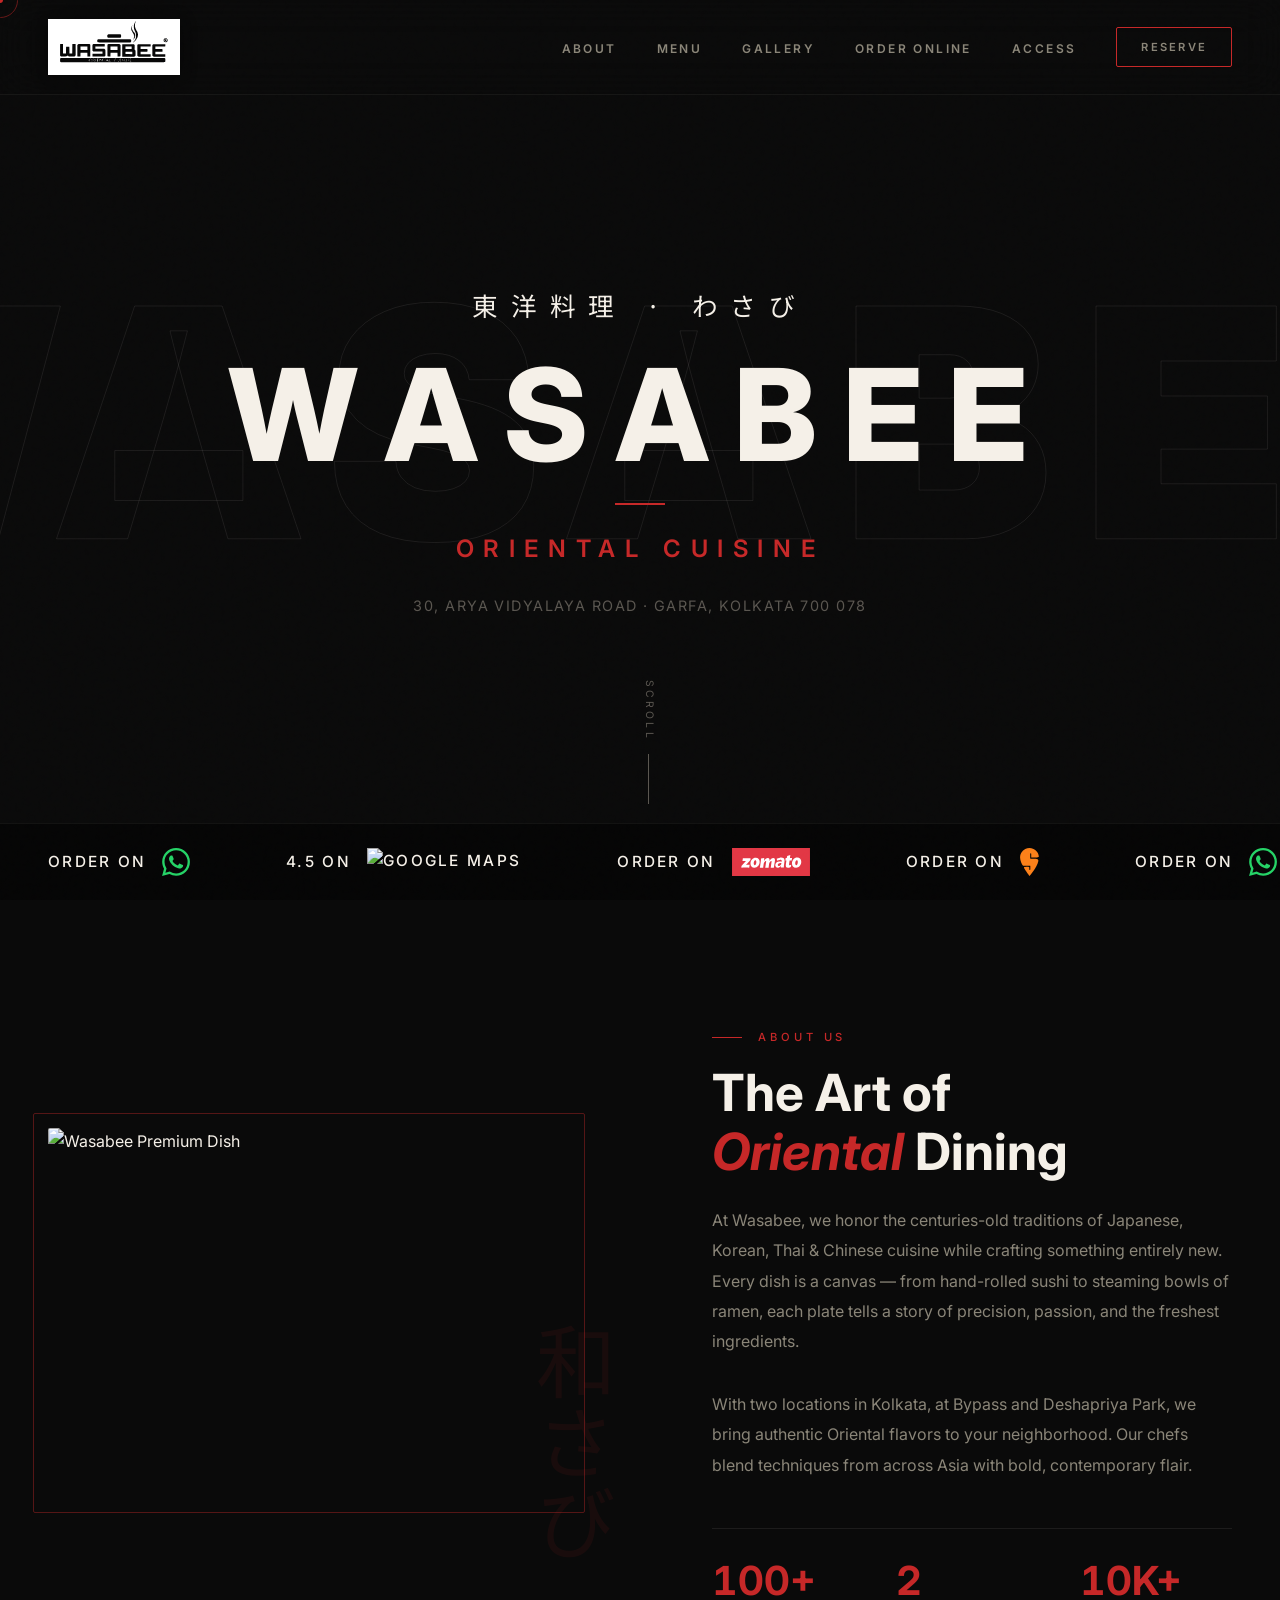
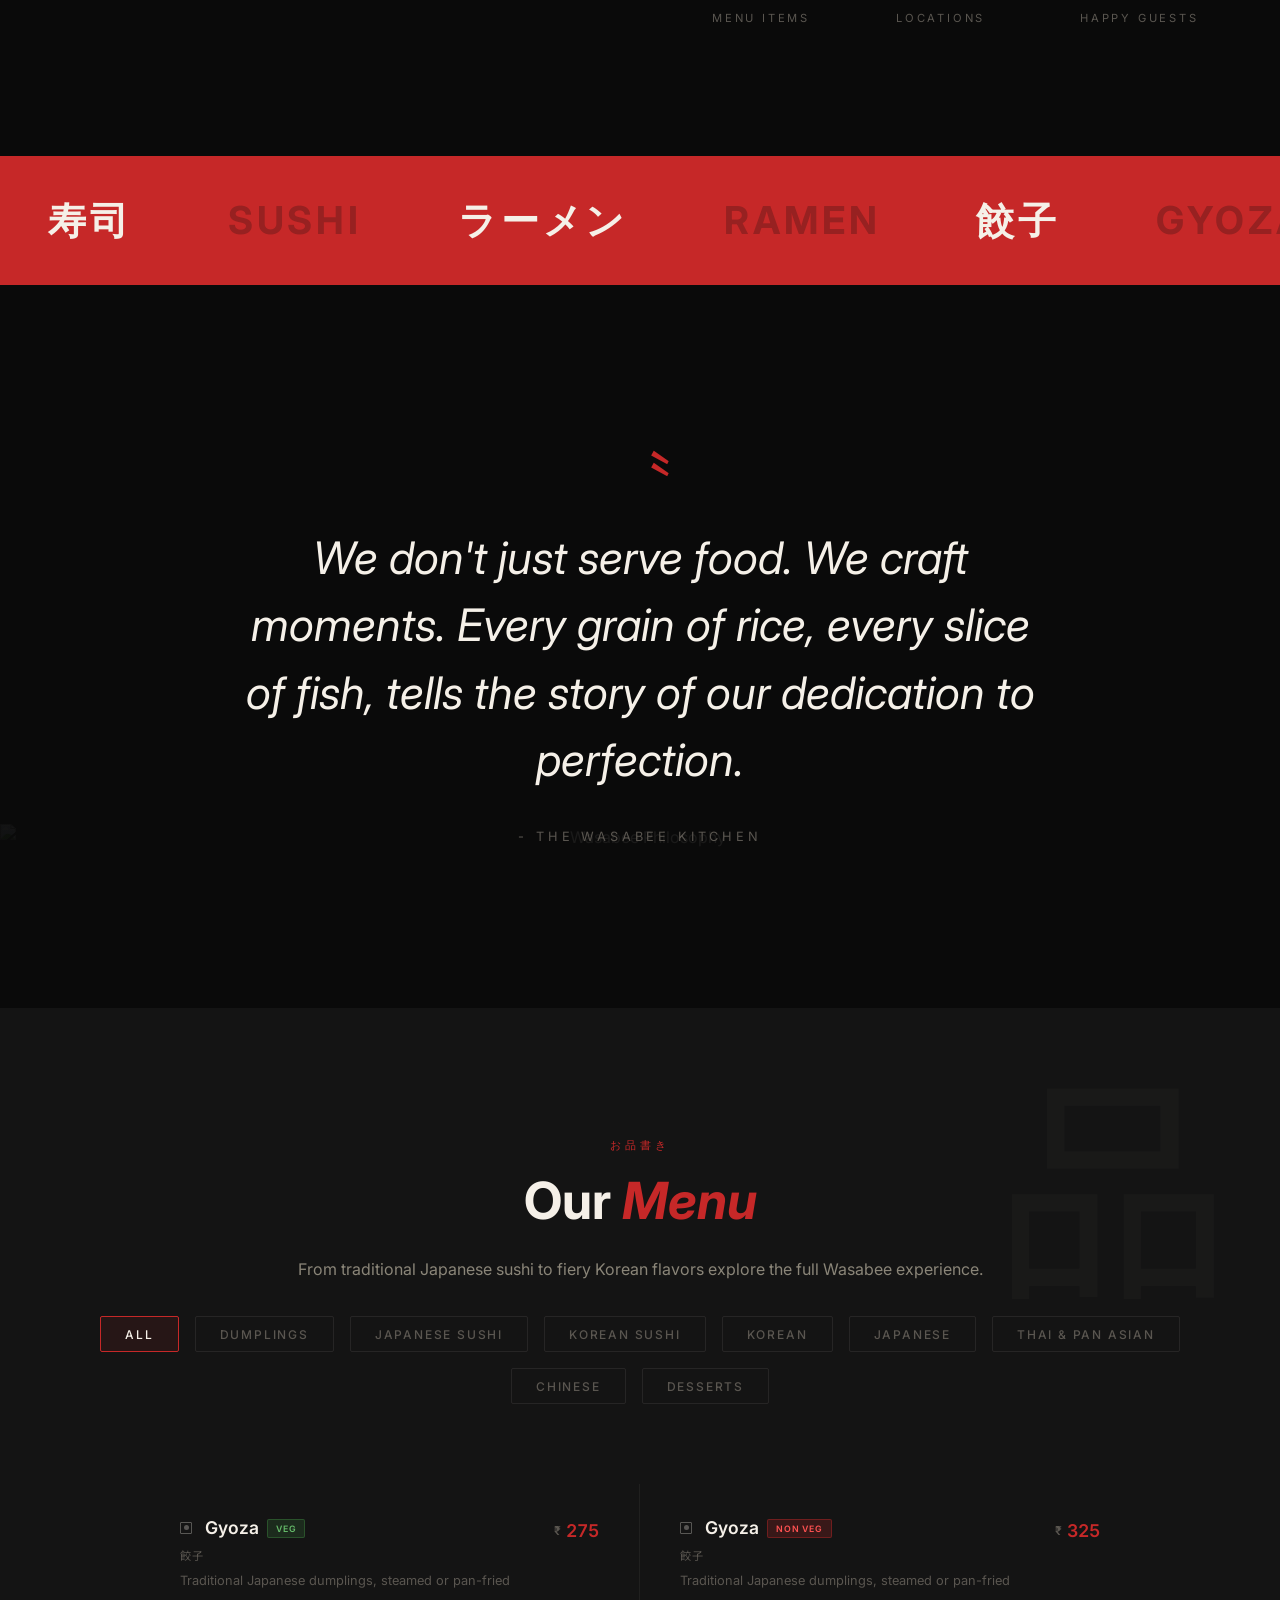
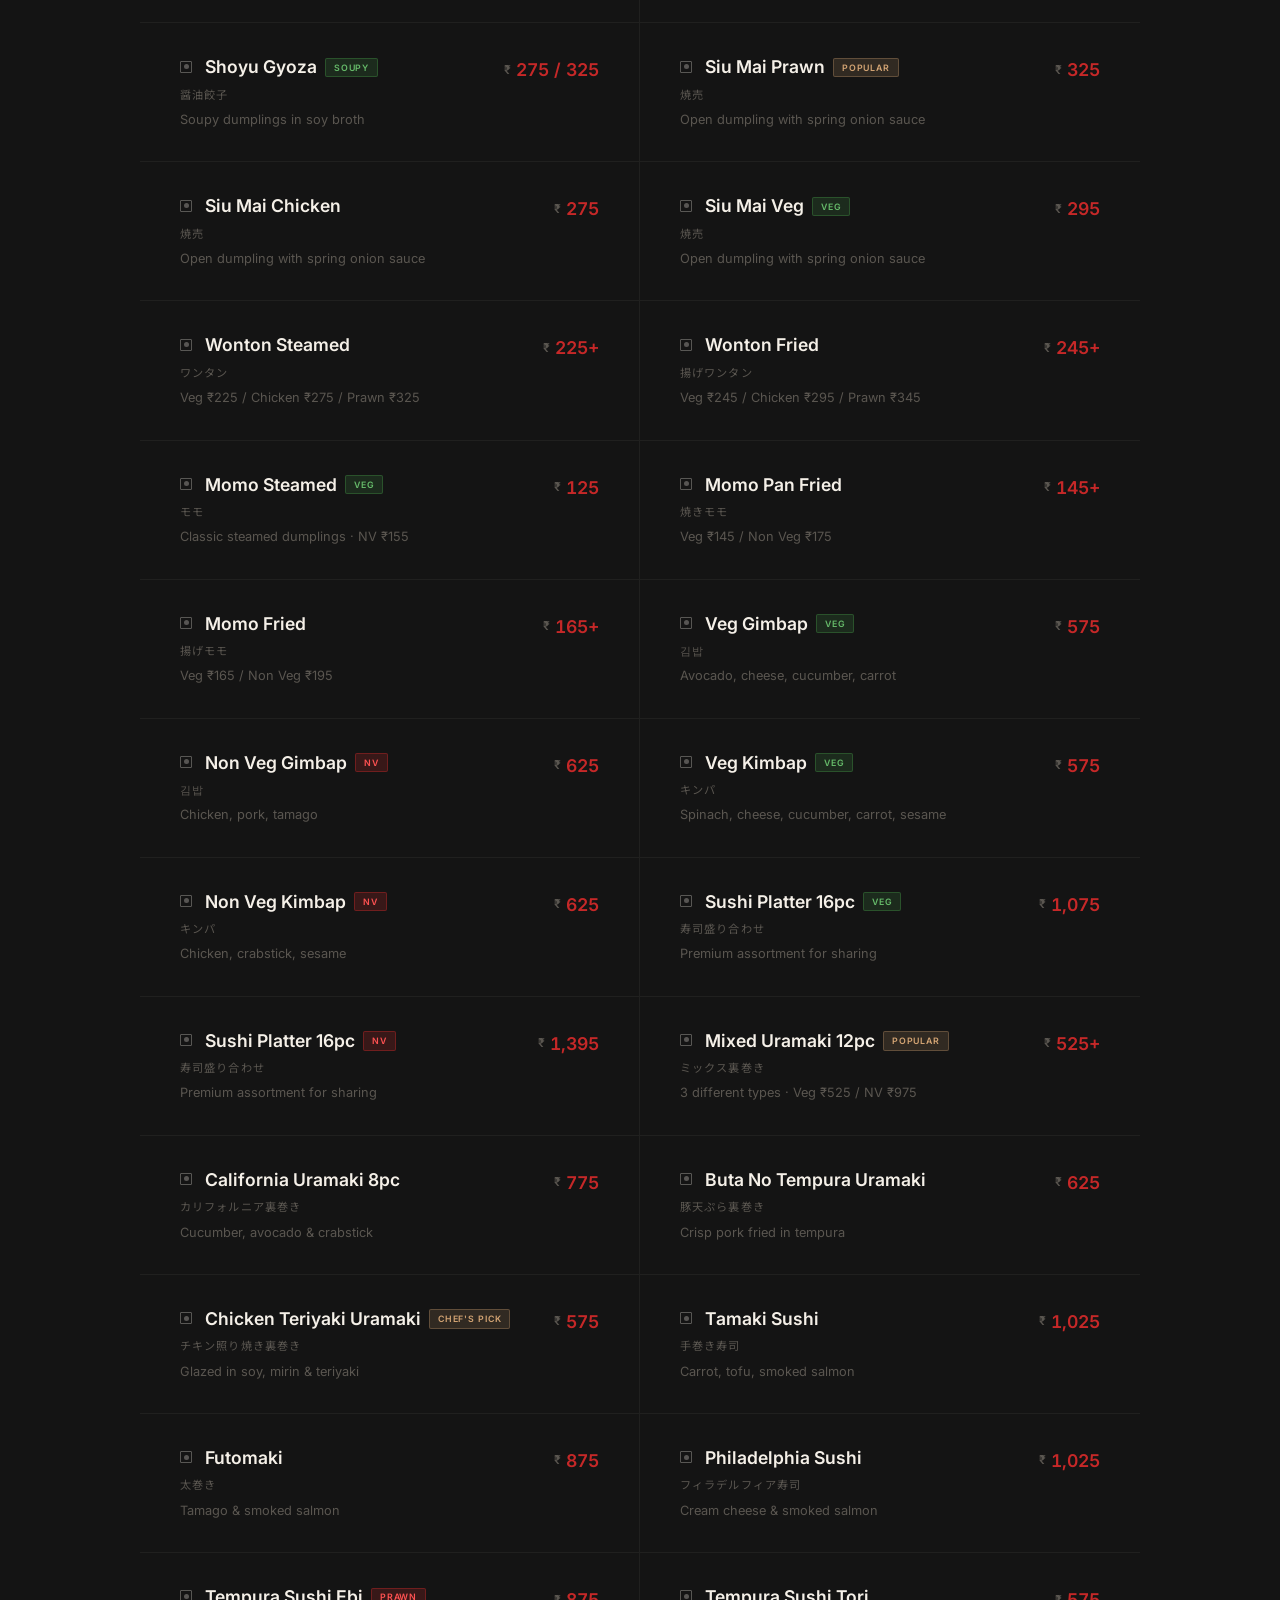
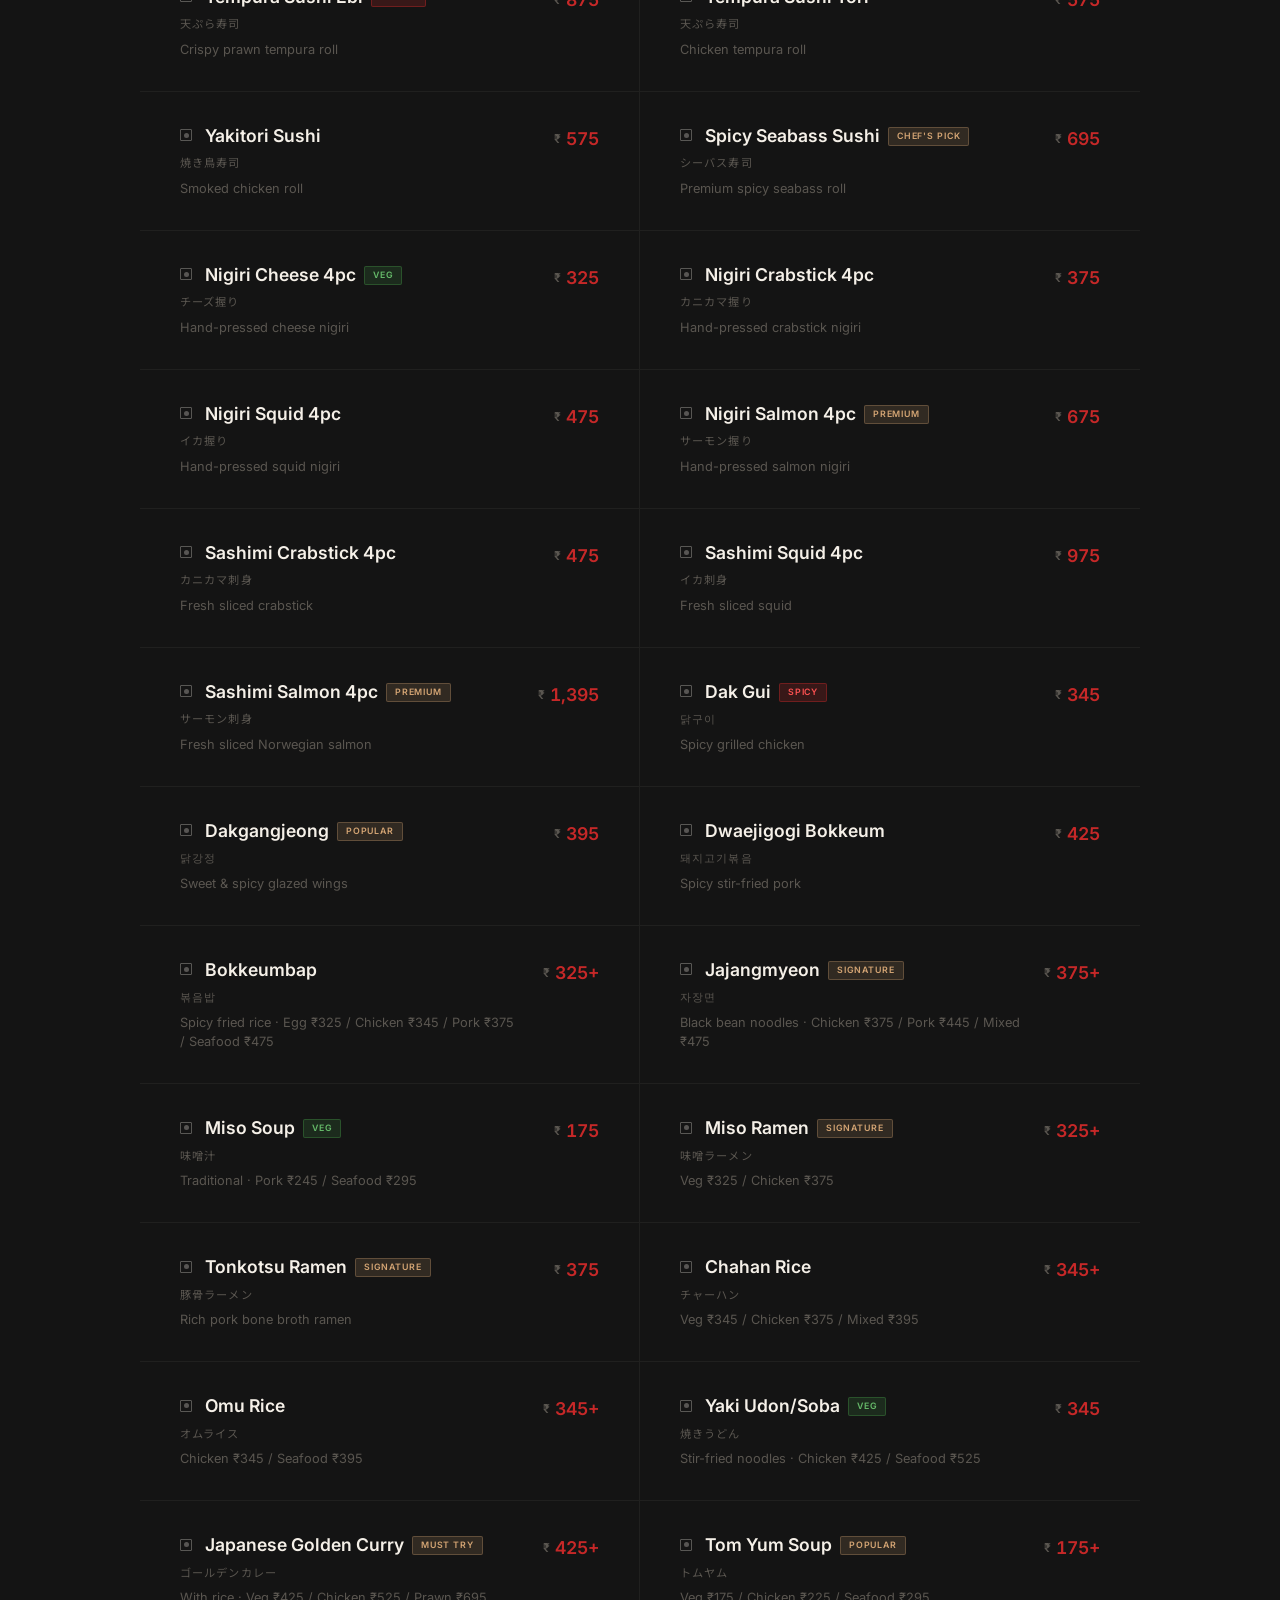
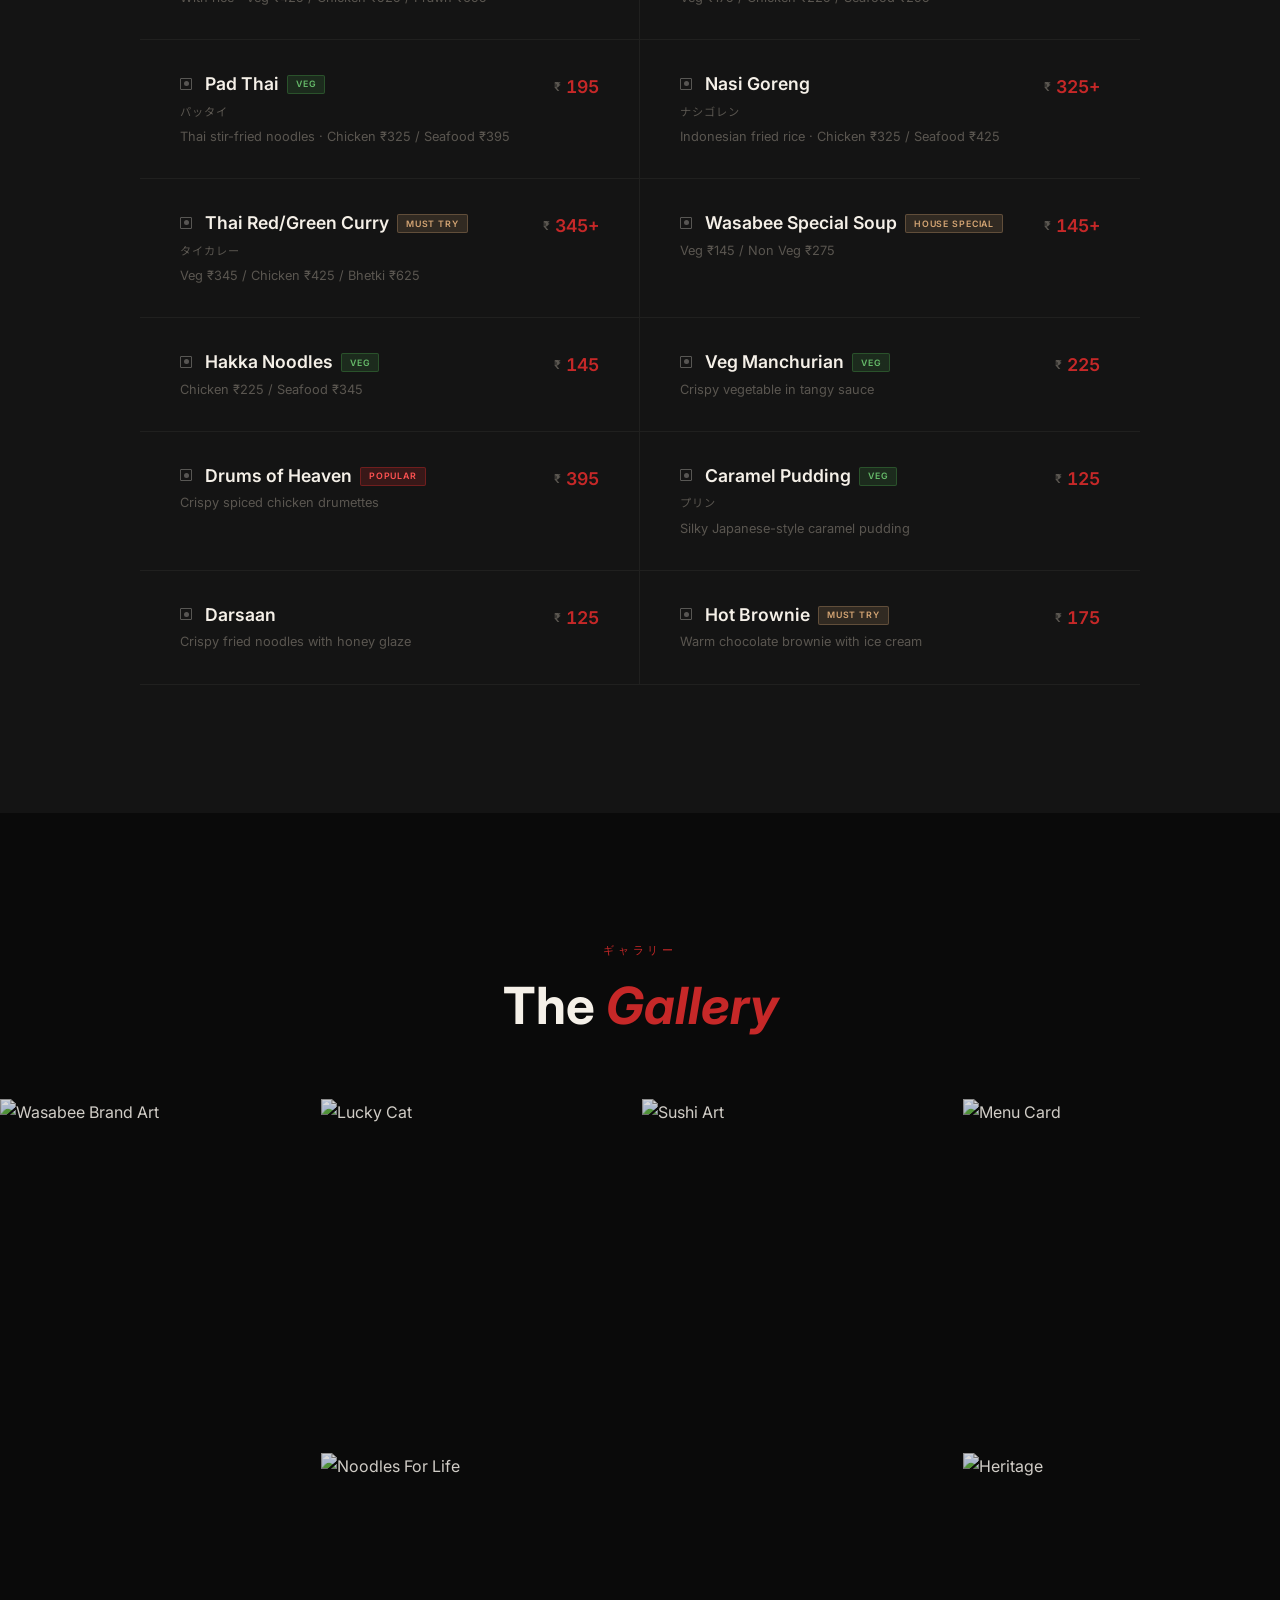
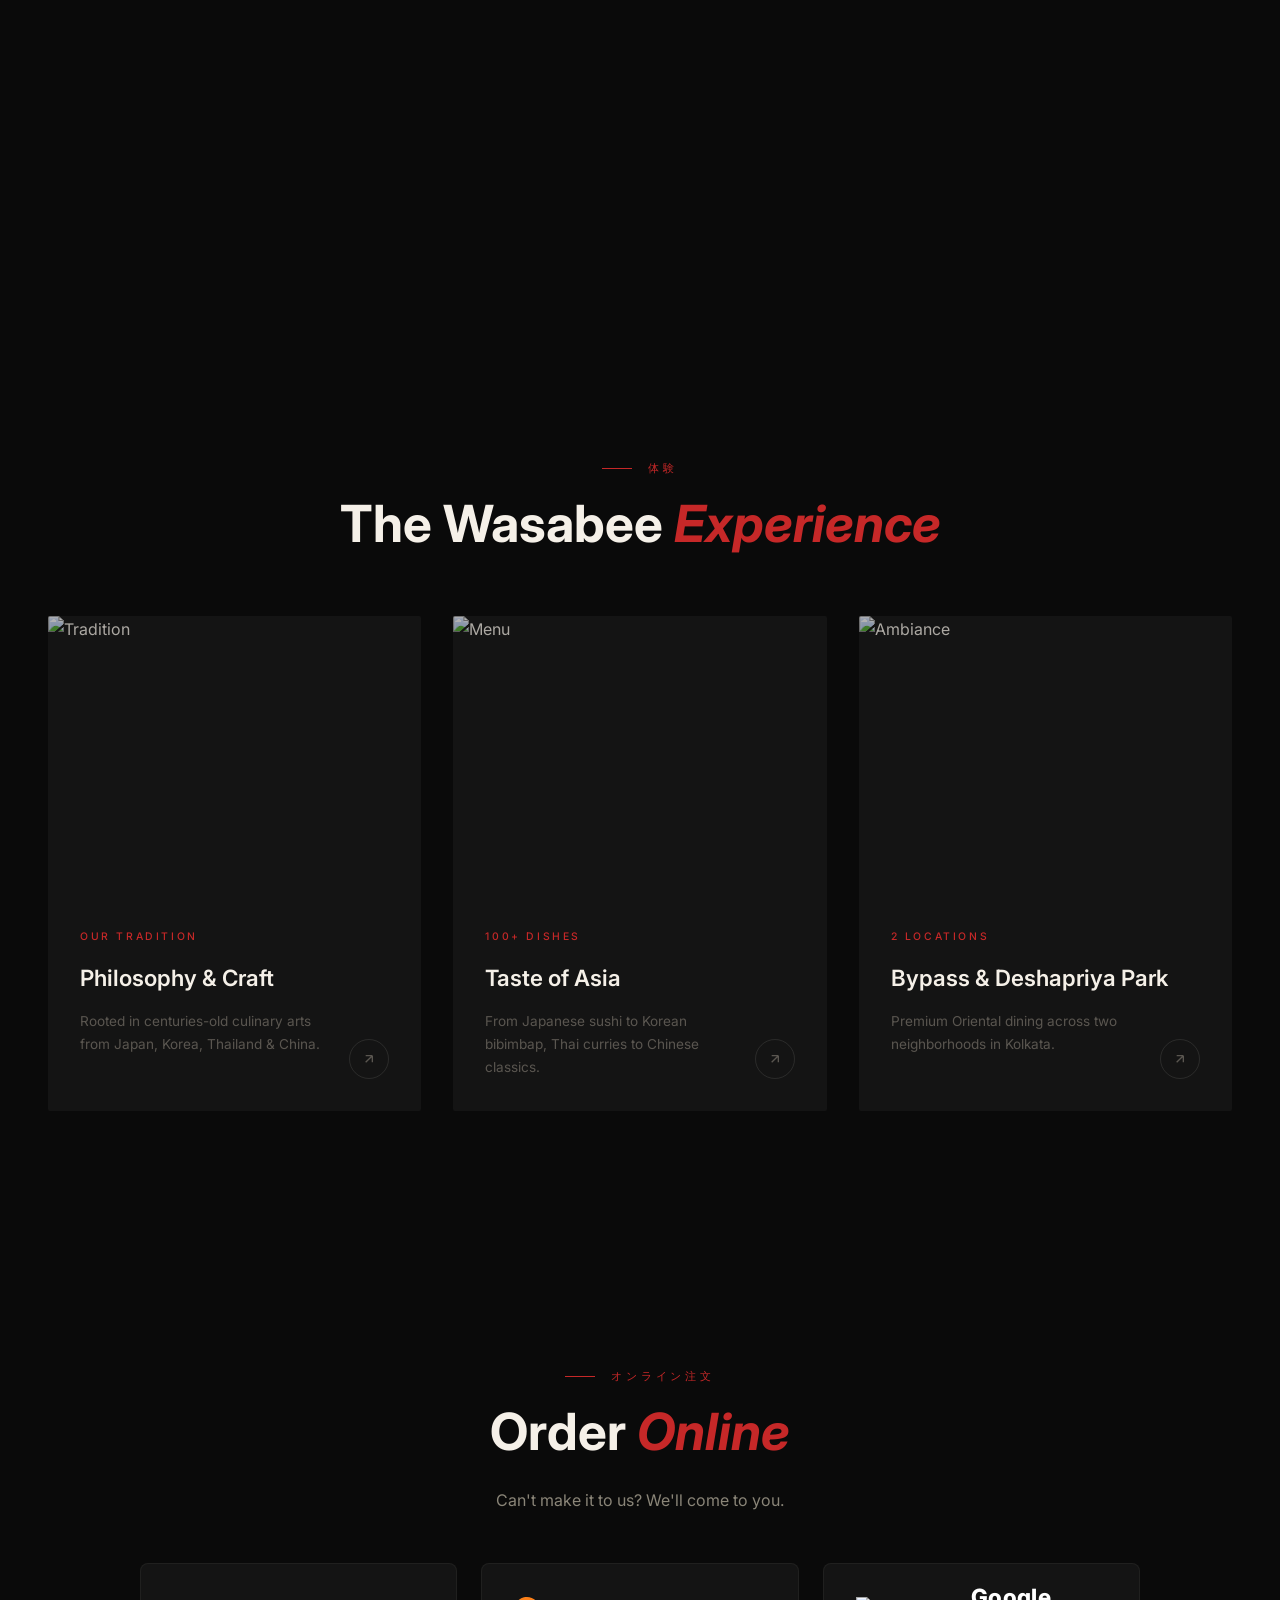
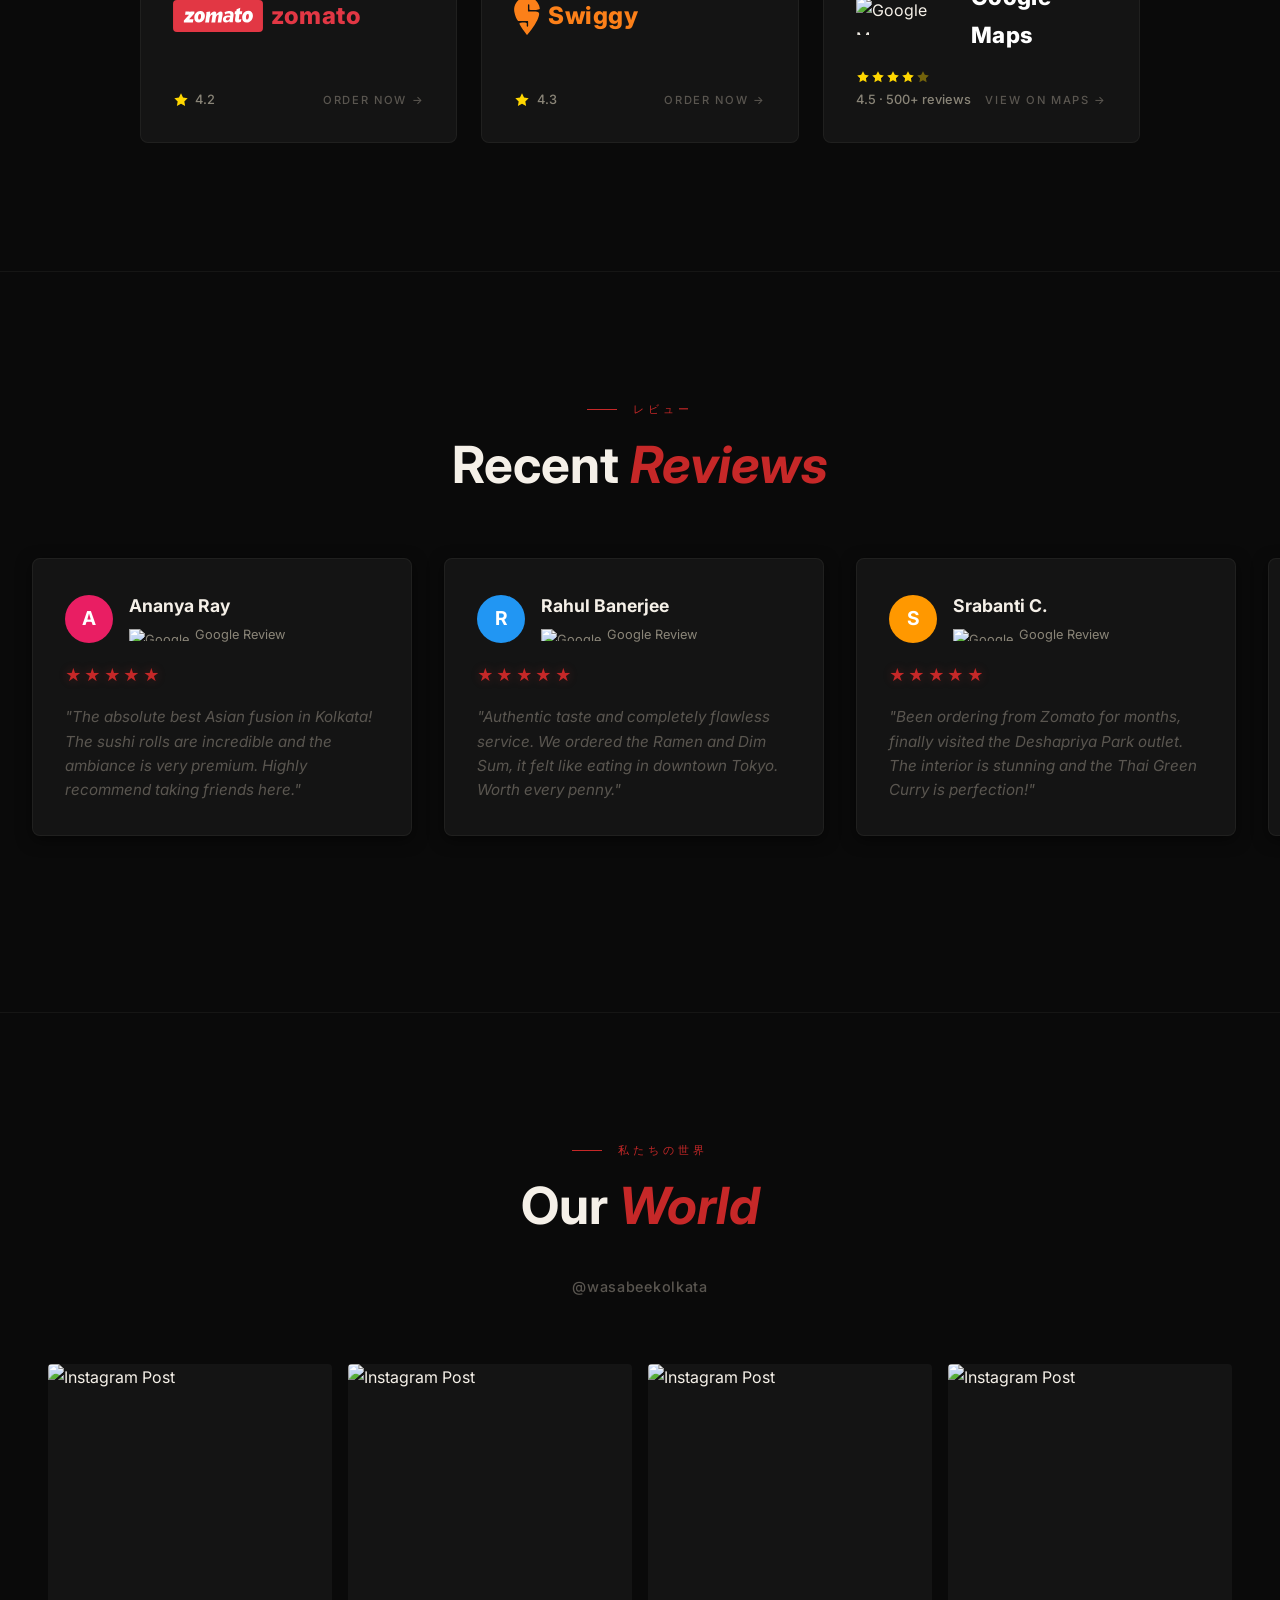
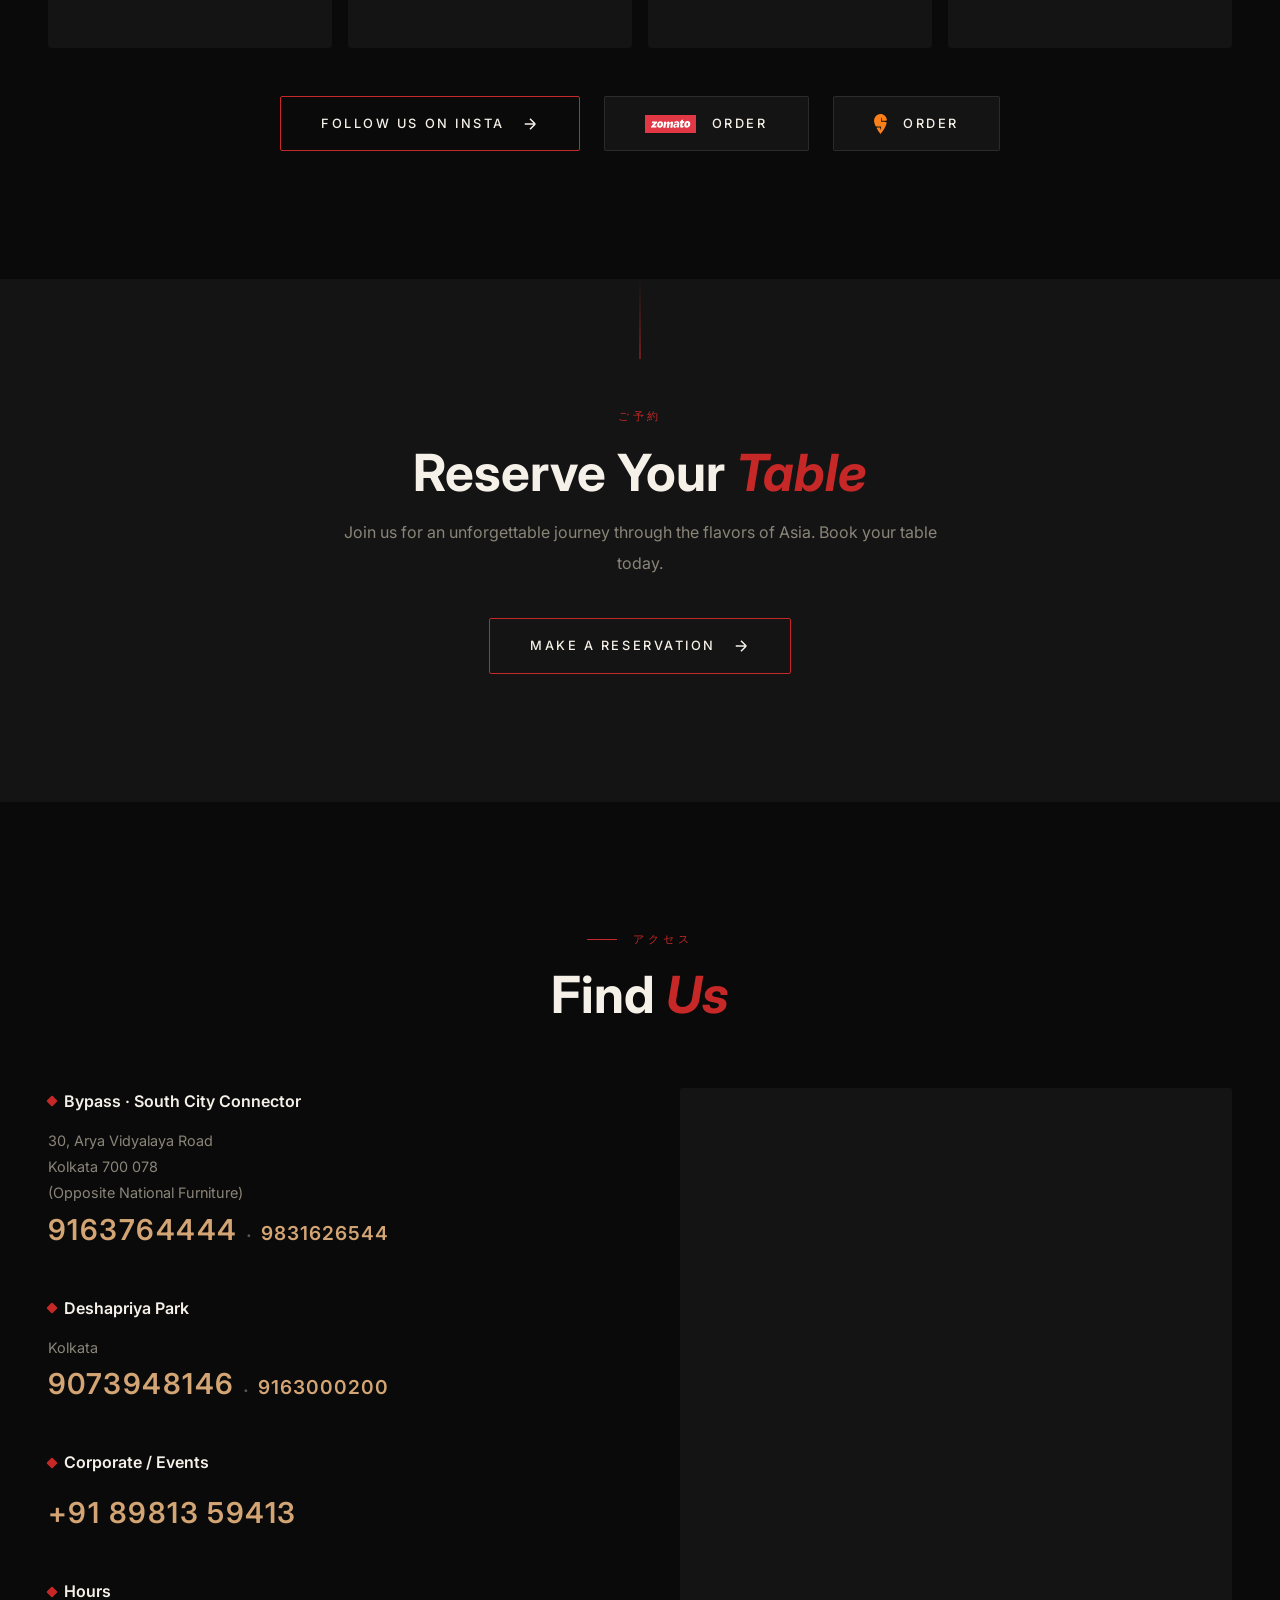
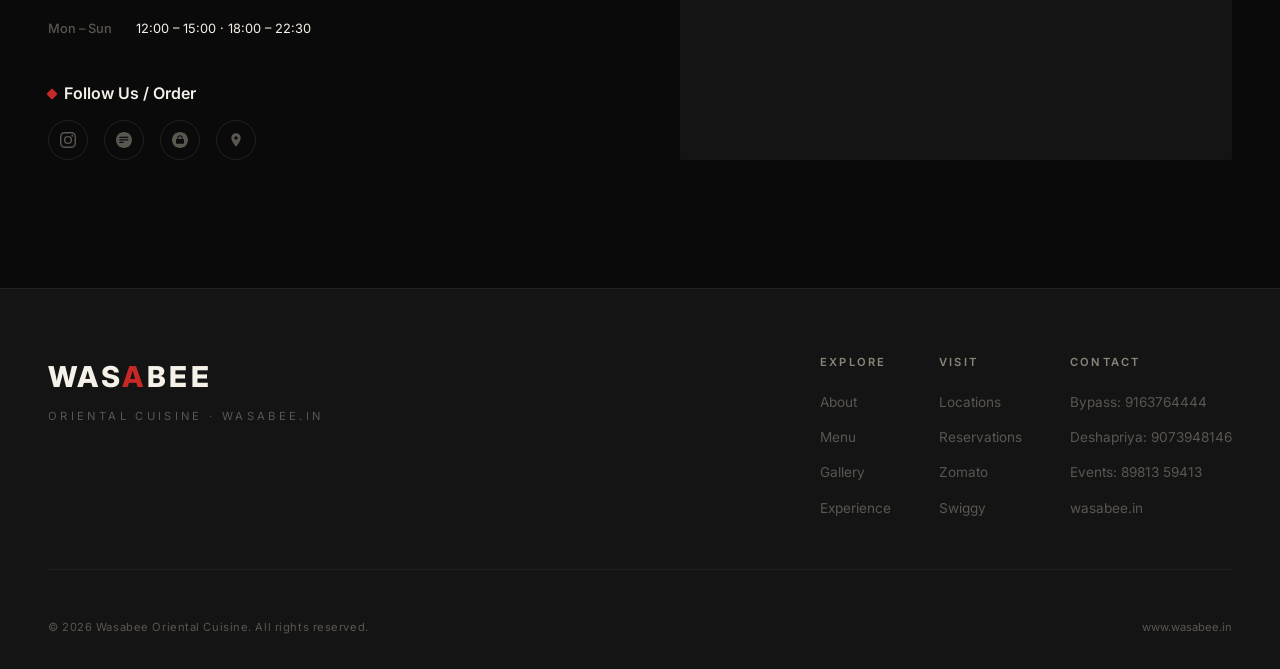
==== commit d2f77c17: "✨ Polish: Comprehensive refinement of all site elements - HTML: Added meta theme-color, preconnect f" ====
--- a/index.html
+++ b/index.html
@@ -3,15 +3,19 @@
 <head>
   <meta charset="UTF-8">
   <meta name="viewport" content="width=device-width, initial-scale=1.0">
-  <meta name="description" content="Wasabee Oriental Cuisine Authentic Japanese, Korean, Thai & Chinese dining in Kolkata. Premium sushi, ramen, dumplings and more. Order on Zomato & Swiggy.">
+  <meta name="description" content="Wasabee Oriental Cuisine — Authentic Japanese, Korean, Thai & Chinese dining in Kolkata. Premium sushi, ramen, dumplings and more. Order on Zomato & Swiggy.">
   <meta name="keywords" content="Wasabee, Oriental Cuisine, Japanese Restaurant, Sushi, Ramen, Kolkata, Kalikapur, Deshapriya Park">
   <meta property="og:title" content="Wasabee | Oriental Cuisine">
   <meta property="og:description" content="Authentic Japanese dining experience. Premium sushi, ramen, and oriental flavors in Kolkata.">
   <meta property="og:type" content="website">
   <meta property="og:url" content="https://wasabee.in">
+  <meta name="theme-color" content="#0a0a0a">
+  <meta name="color-scheme" content="dark">
   <title>Wasabee | Oriental Cuisine</title>
+  <link rel="preconnect" href="https://fonts.googleapis.com">
+  <link rel="preconnect" href="https://fonts.gstatic.com" crossorigin>
   <link rel="stylesheet" href="styles.css">
-  <link rel="icon" type="image/svg+xml" href="data:image/svg+xml,%3Csvg xmlns='http://www.w3.org/2000/svg' viewBox='0 0 32 32'%3E%3Ctext y='28' font-size='28'%3E🍣%3C/text%3E%3C/svg%3E">
+  <link rel="icon" type="image/svg+xml" href="images/wasabee logo .svg">
 </head>
 <body>
 
@@ -30,7 +34,7 @@
       <li><a href="#gallery">Gallery</a></li>
       <li><a href="#order">Order Online</a></li>
       <li><a href="#contact">Access</a></li>
-      <li><a href="#reservation" class="cta-btn" style="padding: 0.6rem 1.5rem; font-size: 0.7rem;">Reserve</a></li>
+      <li><a href="#reservation" class="cta-btn nav-cta">Reserve</a></li>
     </ul>
     <div class="hamburger" id="hamburger" aria-label="Toggle menu">
       <span></span><span></span><span></span>
@@ -64,27 +68,29 @@
     </div>
     <div class="hero-overlay"></div>
     <div class="hero-content">
+      <div class="hero-scroll-text">WASABEE</div>
       <p class="hero-jp">東洋料理 · わさび</p>
       <h1 class="hero-title">WASABEE</h1>
+      <div class="hero-divider"></div>
       <h2 class="hero-subtitle">ORIENTAL CUISINE</h2>
-      <p class="hero-address">Besides Union Bank, 30, Arya Vidyalaya Rd, Baidyapara, Sahid Nagar, Garfa, Kolkata, West Bengal 700078</p>
+      <p class="hero-address">30, Arya Vidyalaya Road · Garfa, Kolkata 700 078</p>
     </div>
 
     <!-- Bottom Edge Red Marquee -->
     <div class="hero-red-marquee">
       <div class="marquee-track">
         <!-- Set 1 -->
-        <a href="#" target="_blank" class="brand-link">ORDER ON <img src="images/whatsapp-logo.svg" alt="WhatsApp"></a>
+        <a href="https://wa.me/919163764444" target="_blank" class="brand-link">ORDER ON <img src="images/whatsapp-logo.svg" alt="WhatsApp"></a>
         <a href="https://share.google/Fpbui7WFzKV8RP00X" target="_blank" class="brand-link">4.5 ON <img src="images/google-maps-2020-icon.svg" alt="Google Maps"></a>
         <a href="http://zoma.to/r/22188" target="_blank" class="brand-link">ORDER ON <img src="images/zomato-1.svg" alt="Zomato"></a>
         <a href="https://www.swiggy.com/city/kolkata/wasabee-kalikapur-ruby-area-rest33209" target="_blank" class="brand-link">ORDER ON <img src="images/swiggy-1.svg" alt="Swiggy"></a>
         <!-- Set 2 -->
-        <a href="#" target="_blank" class="brand-link">ORDER ON <img src="images/whatsapp-logo.svg" alt="WhatsApp"></a>
+        <a href="https://wa.me/919163764444" target="_blank" class="brand-link">ORDER ON <img src="images/whatsapp-logo.svg" alt="WhatsApp"></a>
         <a href="https://share.google/Fpbui7WFzKV8RP00X" target="_blank" class="brand-link">4.5 ON <img src="images/google-maps-2020-icon.svg" alt="Google Maps"></a>
         <a href="http://zoma.to/r/22188" target="_blank" class="brand-link">ORDER ON <img src="images/zomato-1.svg" alt="Zomato"></a>
         <a href="https://www.swiggy.com/city/kolkata/wasabee-kalikapur-ruby-area-rest33209" target="_blank" class="brand-link">ORDER ON <img src="images/swiggy-1.svg" alt="Swiggy"></a>
         <!-- Set 3 -->
-        <a href="#" target="_blank" class="brand-link">ORDER ON <img src="images/whatsapp-logo.svg" alt="WhatsApp"></a>
+        <a href="https://wa.me/919163764444" target="_blank" class="brand-link">ORDER ON <img src="images/whatsapp-logo.svg" alt="WhatsApp"></a>
         <a href="https://share.google/Fpbui7WFzKV8RP00X" target="_blank" class="brand-link">4.5 ON <img src="images/google-maps-2020-icon.svg" alt="Google Maps"></a>
         <a href="http://zoma.to/r/22188" target="_blank" class="brand-link">ORDER ON <img src="images/zomato-1.svg" alt="Zomato"></a>
         <a href="https://www.swiggy.com/city/kolkata/wasabee-kalikapur-ruby-area-rest33209" target="_blank" class="brand-link">ORDER ON <img src="images/swiggy-1.svg" alt="Swiggy"></a>
@@ -114,8 +120,7 @@
             <h2 class="section-title">The Art of<br><span class="accent">Oriental</span> Dining</h2>
           </div>
           <p class="section-text reveal" data-delay="0.3">
-            At Wasabee, we honor the centuries old traditions of Japanese, Korean, Thai & Chinese cuisine while crafting something entirely new. Every dish is a canvas. From hand rolled sushi to 
-steaming bowls of ramen, each plate tells a story of precision, passion, and the freshest ingredients.
+            At Wasabee, we honor the centuries-old traditions of Japanese, Korean, Thai & Chinese cuisine while crafting something entirely new. Every dish is a canvas — from hand-rolled sushi to steaming bowls of ramen, each plate tells a story of precision, passion, and the freshest ingredients.
           </p>
           <p class="section-text reveal" data-delay="0.4">
             With two locations in Kolkata, at Bypass and Deshapriya Park, we bring authentic Oriental flavors 
@@ -194,78 +199,78 @@
 
       <div class="menu-grid">
         <!-- ═══ DUMPLINGS ═══ -->
-        <div class="menu-item reveal" data-category="dumplings"><div class="menu-item-info"><h4>Gyoza <span class="menu-badge veg">Veg</span></h4><div class="item-jp">餃子</div><p>Traditional Japanese dumplings, steamed or pan-fried</p></div><div class="menu-item-price"><span class="currency">₹</span>275</div></div>
-        <div class="menu-item reveal" data-category="dumplings"><div class="menu-item-info"><h4>Gyoza <span class="menu-badge non veg">Non Veg</span></h4><div class="item-jp">餃子</div><p>Traditional Japanese dumplings, steamed or pan-fried</p></div><div class="menu-item-price"><span class="currency">₹</span>325</div></div>
-        <div class="menu-item reveal" data-category="dumplings"><div class="menu-item-info"><h4>Shoyu Gyoza <span class="menu-badge veg">Soupy</span></h4><div class="item-jp">醤油餃子</div><p>Soupy dumplings in soy broth</p></div><div class="menu-item-price"><span class="currency">₹</span>275 / 325</div></div>
-        <div class="menu-item reveal" data-category="dumplings"><div class="menu-item-info"><h4>Siu Mai Prawn <span class="menu-badge chef">Popular</span></h4><div class="item-jp">焼売</div><p>Open dumpling with spring onion sauce</p></div><div class="menu-item-price"><span class="currency">₹</span>325</div></div>
-        <div class="menu-item reveal" data-category="dumplings"><div class="menu-item-info"><h4>Siu Mai Chicken</h4><div class="item-jp">焼売</div><p>Open dumpling with spring onion sauce</p></div><div class="menu-item-price"><span class="currency">₹</span>275</div></div>
-        <div class="menu-item reveal" data-category="dumplings"><div class="menu-item-info"><h4>Siu Mai Veg <span class="menu-badge veg">Veg</span></h4><div class="item-jp">焼売</div><p>Open dumpling with spring onion sauce</p></div><div class="menu-item-price"><span class="currency">₹</span>295</div></div>
-        <div class="menu-item reveal" data-category="dumplings"><div class="menu-item-info"><h4>Wonton Steamed</h4><div class="item-jp">ワンタン</div><p>Veg ₹225 / Chicken ₹275 / Prawn ₹325</p></div><div class="menu-item-price"><span class="currency">₹</span>225+</div></div>
-        <div class="menu-item reveal" data-category="dumplings"><div class="menu-item-info"><h4>Wonton Fried</h4><div class="item-jp">揚げワンタン</div><p>Veg ₹245 / Chicken ₹295 / Prawn ₹345</p></div><div class="menu-item-price"><span class="currency">₹</span>245+</div></div>
-        <div class="menu-item reveal" data-category="dumplings"><div class="menu-item-info"><h4>Momo Steamed <span class="menu-badge veg">Veg</span></h4><div class="item-jp">モモ</div><p>Classic steamed dumplings · NV ₹155</p></div><div class="menu-item-price"><span class="currency">₹</span>125</div></div>
-        <div class="menu-item reveal" data-category="dumplings"><div class="menu-item-info"><h4>Momo Pan Fried</h4><div class="item-jp">焼きモモ</div><p>Veg ₹145 / Non Veg ₹175</p></div><div class="menu-item-price"><span class="currency">₹</span>145+</div></div>
-        <div class="menu-item reveal" data-category="dumplings"><div class="menu-item-info"><h4>Momo Fried</h4><div class="item-jp">揚げモモ</div><p>Veg ₹165 / Non Veg ₹195</p></div><div class="menu-item-price"><span class="currency">₹</span>165+</div></div>
+        <div class="menu-item reveal" data-category="dumplings"><div class="menu-item-info"><h4><span class="diet-icon veg"></span>Gyoza <span class="menu-badge veg">Veg</span></h4><div class="item-jp">餃子</div><p>Traditional Japanese dumplings, steamed or pan-fried</p></div><div class="menu-item-price"><span class="currency">₹</span>275</div></div>
+        <div class="menu-item non-veg reveal" data-category="dumplings"><div class="menu-item-info"><h4><span class="diet-icon non-veg"></span>Gyoza <span class="menu-badge non-veg">Non Veg</span></h4><div class="item-jp">餃子</div><p>Traditional Japanese dumplings, steamed or pan-fried</p></div><div class="menu-item-price"><span class="currency">₹</span>325</div></div>
+        <div class="menu-item reveal" data-category="dumplings"><div class="menu-item-info"><h4><span class="diet-icon veg"></span>Shoyu Gyoza <span class="menu-badge veg">Soupy</span></h4><div class="item-jp">醤油餃子</div><p>Soupy dumplings in soy broth</p></div><div class="menu-item-price"><span class="currency">₹</span>275 / 325</div></div>
+        <div class="menu-item non-veg reveal" data-category="dumplings"><div class="menu-item-info"><h4><span class="diet-icon non-veg"></span>Siu Mai Prawn <span class="menu-badge chef">Popular</span></h4><div class="item-jp">焼売</div><p>Open dumpling with spring onion sauce</p></div><div class="menu-item-price"><span class="currency">₹</span>325</div></div>
+        <div class="menu-item non-veg reveal" data-category="dumplings"><div class="menu-item-info"><h4><span class="diet-icon non-veg"></span>Siu Mai Chicken</h4><div class="item-jp">焼売</div><p>Open dumpling with spring onion sauce</p></div><div class="menu-item-price"><span class="currency">₹</span>275</div></div>
+        <div class="menu-item reveal" data-category="dumplings"><div class="menu-item-info"><h4><span class="diet-icon veg"></span>Siu Mai Veg <span class="menu-badge veg">Veg</span></h4><div class="item-jp">焼売</div><p>Open dumpling with spring onion sauce</p></div><div class="menu-item-price"><span class="currency">₹</span>295</div></div>
+        <div class="menu-item reveal" data-category="dumplings"><div class="menu-item-info"><h4><span class="diet-icon veg"></span>Wonton Steamed</h4><div class="item-jp">ワンタン</div><p>Veg ₹225 / Chicken ₹275 / Prawn ₹325</p></div><div class="menu-item-price"><span class="currency">₹</span>225+</div></div>
+        <div class="menu-item reveal" data-category="dumplings"><div class="menu-item-info"><h4><span class="diet-icon veg"></span>Wonton Fried</h4><div class="item-jp">揚げワンタン</div><p>Veg ₹245 / Chicken ₹295 / Prawn ₹345</p></div><div class="menu-item-price"><span class="currency">₹</span>245+</div></div>
+        <div class="menu-item reveal" data-category="dumplings"><div class="menu-item-info"><h4><span class="diet-icon veg"></span>Momo Steamed <span class="menu-badge veg">Veg</span></h4><div class="item-jp">モモ</div><p>Classic steamed dumplings · NV ₹155</p></div><div class="menu-item-price"><span class="currency">₹</span>125</div></div>
+        <div class="menu-item reveal" data-category="dumplings"><div class="menu-item-info"><h4><span class="diet-icon veg"></span>Momo Pan Fried</h4><div class="item-jp">焼きモモ</div><p>Veg ₹145 / Non Veg ₹175</p></div><div class="menu-item-price"><span class="currency">₹</span>145+</div></div>
+        <div class="menu-item reveal" data-category="dumplings"><div class="menu-item-info"><h4><span class="diet-icon veg"></span>Momo Fried</h4><div class="item-jp">揚げモモ</div><p>Veg ₹165 / Non Veg ₹195</p></div><div class="menu-item-price"><span class="currency">₹</span>165+</div></div>
 
         <!-- ═══ KOREAN SUSHI ═══ -->
-        <div class="menu-item reveal" data-category="korean-sushi"><div class="menu-item-info"><h4>Veg Gimbap <span class="menu-badge veg">Veg</span></h4><div class="item-jp">김밥</div><p>Avocado, cheese, cucumber, carrot</p></div><div class="menu-item-price"><span class="currency">₹</span>575</div></div>
-        <div class="menu-item reveal" data-category="korean-sushi"><div class="menu-item-info"><h4>Non Veg Gimbap <span class="menu-badge non veg">NV</span></h4><div class="item-jp">김밥</div><p>Chicken, pork, tamago</p></div><div class="menu-item-price"><span class="currency">₹</span>625</div></div>
-        <div class="menu-item reveal" data-category="korean-sushi"><div class="menu-item-info"><h4>Veg Kimbap <span class="menu-badge veg">Veg</span></h4><div class="item-jp">キンパ</div><p>Spinach, cheese, cucumber, carrot, sesame</p></div><div class="menu-item-price"><span class="currency">₹</span>575</div></div>
-        <div class="menu-item reveal" data-category="korean-sushi"><div class="menu-item-info"><h4>Non Veg Kimbap <span class="menu-badge non veg">NV</span></h4><div class="item-jp">キンパ</div><p>Chicken, crabstick, sesame</p></div><div class="menu-item-price"><span class="currency">₹</span>625</div></div>
+        <div class="menu-item reveal" data-category="korean-sushi"><div class="menu-item-info"><h4><span class="diet-icon veg"></span>Veg Gimbap <span class="menu-badge veg">Veg</span></h4><div class="item-jp">김밥</div><p>Avocado, cheese, cucumber, carrot</p></div><div class="menu-item-price"><span class="currency">₹</span>575</div></div>
+        <div class="menu-item non-veg reveal" data-category="korean-sushi"><div class="menu-item-info"><h4><span class="diet-icon non-veg"></span>Non Veg Gimbap <span class="menu-badge non-veg">NV</span></h4><div class="item-jp">김밥</div><p>Chicken, pork, tamago</p></div><div class="menu-item-price"><span class="currency">₹</span>625</div></div>
+        <div class="menu-item reveal" data-category="korean-sushi"><div class="menu-item-info"><h4><span class="diet-icon veg"></span>Veg Kimbap <span class="menu-badge veg">Veg</span></h4><div class="item-jp">キンパ</div><p>Spinach, cheese, cucumber, carrot, sesame</p></div><div class="menu-item-price"><span class="currency">₹</span>575</div></div>
+        <div class="menu-item non-veg reveal" data-category="korean-sushi"><div class="menu-item-info"><h4><span class="diet-icon non-veg"></span>Non Veg Kimbap <span class="menu-badge non-veg">NV</span></h4><div class="item-jp">キンパ</div><p>Chicken, crabstick, sesame</p></div><div class="menu-item-price"><span class="currency">₹</span>625</div></div>
 
         <!-- ═══ JAPANESE SUSHI ═══ -->
-        <div class="menu-item reveal" data-category="sushi"><div class="menu-item-info"><h4>Sushi Platter 16pc <span class="menu-badge veg">Veg</span></h4><div class="item-jp">寿司盛り合わせ</div><p>Premium assortment for sharing</p></div><div class="menu-item-price"><span class="currency">₹</span>1,075</div></div>
-        <div class="menu-item reveal" data-category="sushi"><div class="menu-item-info"><h4>Sushi Platter 16pc <span class="menu-badge non veg">NV</span></h4><div class="item-jp">寿司盛り合わせ</div><p>Premium assortment for sharing</p></div><div class="menu-item-price"><span class="currency">₹</span>1,395</div></div>
-        <div class="menu-item reveal" data-category="sushi"><div class="menu-item-info"><h4>Mixed Uramaki 12pc <span class="menu-badge chef">Popular</span></h4><div class="item-jp">ミックス裏巻き</div><p>3 different types · Veg ₹525 / NV ₹975</p></div><div class="menu-item-price"><span class="currency">₹</span>525+</div></div>
-        <div class="menu-item reveal" data-category="sushi"><div class="menu-item-info"><h4>California Uramaki 8pc</h4><div class="item-jp">カリフォルニア裏巻き</div><p>Cucumber, avocado &amp; crabstick</p></div><div class="menu-item-price"><span class="currency">₹</span>775</div></div>
-        <div class="menu-item reveal" data-category="sushi"><div class="menu-item-info"><h4>Buta No Tempura Uramaki</h4><div class="item-jp">豚天ぷら裏巻き</div><p>Crisp pork fried in tempura</p></div><div class="menu-item-price"><span class="currency">₹</span>625</div></div>
-        <div class="menu-item reveal" data-category="sushi"><div class="menu-item-info"><h4>Chicken Teriyaki Uramaki <span class="menu-badge chef">Chef's Pick</span></h4><div class="item-jp">チキン照り焼き裏巻き</div><p>Glazed in soy, mirin &amp; teriyaki</p></div><div class="menu-item-price"><span class="currency">₹</span>575</div></div>
-        <div class="menu-item reveal" data-category="sushi"><div class="menu-item-info"><h4>Tamaki Sushi</h4><div class="item-jp">手巻き寿司</div><p>Carrot, tofu, smoked salmon</p></div><div class="menu-item-price"><span class="currency">₹</span>1,025</div></div>
-        <div class="menu-item reveal" data-category="sushi"><div class="menu-item-info"><h4>Futomaki</h4><div class="item-jp">太巻き</div><p>Tamago &amp; smoked salmon</p></div><div class="menu-item-price"><span class="currency">₹</span>875</div></div>
-        <div class="menu-item reveal" data-category="sushi"><div class="menu-item-info"><h4>Philadelphia Sushi</h4><div class="item-jp">フィラデルフィア寿司</div><p>Cream cheese &amp; smoked salmon</p></div><div class="menu-item-price"><span class="currency">₹</span>1,025</div></div>
-        <div class="menu-item reveal" data-category="sushi"><div class="menu-item-info"><h4>Tempura Sushi Ebi <span class="menu-badge non-veg">Prawn</span></h4><div class="item-jp">天ぷら寿司</div><p>Crispy prawn tempura roll</p></div><div class="menu-item-price"><span class="currency">₹</span>875</div></div>
-        <div class="menu-item reveal" data-category="sushi"><div class="menu-item-info"><h4>Tempura Sushi Tori</h4><div class="item-jp">天ぷら寿司</div><p>Chicken tempura roll</p></div><div class="menu-item-price"><span class="currency">₹</span>575</div></div>
-        <div class="menu-item reveal" data-category="sushi"><div class="menu-item-info"><h4>Yakitori Sushi</h4><div class="item-jp">焼き鳥寿司</div><p>Smoked chicken roll</p></div><div class="menu-item-price"><span class="currency">₹</span>575</div></div>
-        <div class="menu-item reveal" data-category="sushi"><div class="menu-item-info"><h4>Spicy Seabass Sushi <span class="menu-badge chef">Chef's Pick</span></h4><div class="item-jp">シーバス寿司</div><p>Premium spicy seabass roll</p></div><div class="menu-item-price"><span class="currency">₹</span>695</div></div>
-        <div class="menu-item reveal" data-category="sushi"><div class="menu-item-info"><h4>Nigiri Cheese 4pc <span class="menu-badge veg">Veg</span></h4><div class="item-jp">チーズ握り</div><p>Hand-pressed cheese nigiri</p></div><div class="menu-item-price"><span class="currency">₹</span>325</div></div>
-        <div class="menu-item reveal" data-category="sushi"><div class="menu-item-info"><h4>Nigiri Crabstick 4pc</h4><div class="item-jp">カニカマ握り</div><p>Hand-pressed crabstick nigiri</p></div><div class="menu-item-price"><span class="currency">₹</span>375</div></div>
-        <div class="menu-item reveal" data-category="sushi"><div class="menu-item-info"><h4>Nigiri Squid 4pc</h4><div class="item-jp">イカ握り</div><p>Hand-pressed squid nigiri</p></div><div class="menu-item-price"><span class="currency">₹</span>475</div></div>
-        <div class="menu-item reveal" data-category="sushi"><div class="menu-item-info"><h4>Nigiri Salmon 4pc <span class="menu-badge chef">Premium</span></h4><div class="item-jp">サーモン握り</div><p>Hand-pressed salmon nigiri</p></div><div class="menu-item-price"><span class="currency">₹</span>675</div></div>
-        <div class="menu-item reveal" data-category="sushi"><div class="menu-item-info"><h4>Sashimi Crabstick 4pc</h4><div class="item-jp">カニカマ刺身</div><p>Fresh sliced crabstick</p></div><div class="menu-item-price"><span class="currency">₹</span>475</div></div>
-        <div class="menu-item reveal" data-category="sushi"><div class="menu-item-info"><h4>Sashimi Squid 4pc</h4><div class="item-jp">イカ刺身</div><p>Fresh sliced squid</p></div><div class="menu-item-price"><span class="currency">₹</span>975</div></div>
-        <div class="menu-item reveal" data-category="sushi"><div class="menu-item-info"><h4>Sashimi Salmon 4pc <span class="menu-badge chef">Premium</span></h4><div class="item-jp">サーモン刺身</div><p>Fresh sliced Norwegian salmon</p></div><div class="menu-item-price"><span class="currency">₹</span>1,395</div></div>
+        <div class="menu-item reveal" data-category="sushi"><div class="menu-item-info"><h4><span class="diet-icon veg"></span>Sushi Platter 16pc <span class="menu-badge veg">Veg</span></h4><div class="item-jp">寿司盛り合わせ</div><p>Premium assortment for sharing</p></div><div class="menu-item-price"><span class="currency">₹</span>1,075</div></div>
+        <div class="menu-item non-veg reveal" data-category="sushi"><div class="menu-item-info"><h4><span class="diet-icon non-veg"></span>Sushi Platter 16pc <span class="menu-badge non-veg">NV</span></h4><div class="item-jp">寿司盛り合わせ</div><p>Premium assortment for sharing</p></div><div class="menu-item-price"><span class="currency">₹</span>1,395</div></div>
+        <div class="menu-item reveal" data-category="sushi"><div class="menu-item-info"><h4><span class="diet-icon veg"></span>Mixed Uramaki 12pc <span class="menu-badge chef">Popular</span></h4><div class="item-jp">ミックス裏巻き</div><p>3 different types · Veg ₹525 / NV ₹975</p></div><div class="menu-item-price"><span class="currency">₹</span>525+</div></div>
+        <div class="menu-item non-veg reveal" data-category="sushi"><div class="menu-item-info"><h4><span class="diet-icon non-veg"></span>California Uramaki 8pc</h4><div class="item-jp">カリフォルニア裏巻き</div><p>Cucumber, avocado &amp; crabstick</p></div><div class="menu-item-price"><span class="currency">₹</span>775</div></div>
+        <div class="menu-item non-veg reveal" data-category="sushi"><div class="menu-item-info"><h4><span class="diet-icon non-veg"></span>Buta No Tempura Uramaki</h4><div class="item-jp">豚天ぷら裏巻き</div><p>Crisp pork fried in tempura</p></div><div class="menu-item-price"><span class="currency">₹</span>625</div></div>
+        <div class="menu-item non-veg reveal" data-category="sushi"><div class="menu-item-info"><h4><span class="diet-icon non-veg"></span>Chicken Teriyaki Uramaki <span class="menu-badge chef">Chef's Pick</span></h4><div class="item-jp">チキン照り焼き裏巻き</div><p>Glazed in soy, mirin &amp; teriyaki</p></div><div class="menu-item-price"><span class="currency">₹</span>575</div></div>
+        <div class="menu-item non-veg reveal" data-category="sushi"><div class="menu-item-info"><h4><span class="diet-icon non-veg"></span>Tamaki Sushi</h4><div class="item-jp">手巻き寿司</div><p>Carrot, tofu, smoked salmon</p></div><div class="menu-item-price"><span class="currency">₹</span>1,025</div></div>
+        <div class="menu-item non-veg reveal" data-category="sushi"><div class="menu-item-info"><h4><span class="diet-icon non-veg"></span>Futomaki</h4><div class="item-jp">太巻き</div><p>Tamago &amp; smoked salmon</p></div><div class="menu-item-price"><span class="currency">₹</span>875</div></div>
+        <div class="menu-item non-veg reveal" data-category="sushi"><div class="menu-item-info"><h4><span class="diet-icon non-veg"></span>Philadelphia Sushi</h4><div class="item-jp">フィラデルフィア寿司</div><p>Cream cheese &amp; smoked salmon</p></div><div class="menu-item-price"><span class="currency">₹</span>1,025</div></div>
+        <div class="menu-item non-veg reveal" data-category="sushi"><div class="menu-item-info"><h4><span class="diet-icon non-veg"></span>Tempura Sushi Ebi <span class="menu-badge non-veg">Prawn</span></h4><div class="item-jp">天ぷら寿司</div><p>Crispy prawn tempura roll</p></div><div class="menu-item-price"><span class="currency">₹</span>875</div></div>
+        <div class="menu-item non-veg reveal" data-category="sushi"><div class="menu-item-info"><h4><span class="diet-icon non-veg"></span>Tempura Sushi Tori</h4><div class="item-jp">天ぷら寿司</div><p>Chicken tempura roll</p></div><div class="menu-item-price"><span class="currency">₹</span>575</div></div>
+        <div class="menu-item non-veg reveal" data-category="sushi"><div class="menu-item-info"><h4><span class="diet-icon non-veg"></span>Yakitori Sushi</h4><div class="item-jp">焼き鳥寿司</div><p>Smoked chicken roll</p></div><div class="menu-item-price"><span class="currency">₹</span>575</div></div>
+        <div class="menu-item non-veg reveal" data-category="sushi"><div class="menu-item-info"><h4><span class="diet-icon non-veg"></span>Spicy Seabass Sushi <span class="menu-badge chef">Chef's Pick</span></h4><div class="item-jp">シーバス寿司</div><p>Premium spicy seabass roll</p></div><div class="menu-item-price"><span class="currency">₹</span>695</div></div>
+        <div class="menu-item reveal" data-category="sushi"><div class="menu-item-info"><h4><span class="diet-icon veg"></span>Nigiri Cheese 4pc <span class="menu-badge veg">Veg</span></h4><div class="item-jp">チーズ握り</div><p>Hand-pressed cheese nigiri</p></div><div class="menu-item-price"><span class="currency">₹</span>325</div></div>
+        <div class="menu-item non-veg reveal" data-category="sushi"><div class="menu-item-info"><h4><span class="diet-icon non-veg"></span>Nigiri Crabstick 4pc</h4><div class="item-jp">カニカマ握り</div><p>Hand-pressed crabstick nigiri</p></div><div class="menu-item-price"><span class="currency">₹</span>375</div></div>
+        <div class="menu-item non-veg reveal" data-category="sushi"><div class="menu-item-info"><h4><span class="diet-icon non-veg"></span>Nigiri Squid 4pc</h4><div class="item-jp">イカ握り</div><p>Hand-pressed squid nigiri</p></div><div class="menu-item-price"><span class="currency">₹</span>475</div></div>
+        <div class="menu-item non-veg reveal" data-category="sushi"><div class="menu-item-info"><h4><span class="diet-icon non-veg"></span>Nigiri Salmon 4pc <span class="menu-badge chef">Premium</span></h4><div class="item-jp">サーモン握り</div><p>Hand-pressed salmon nigiri</p></div><div class="menu-item-price"><span class="currency">₹</span>675</div></div>
+        <div class="menu-item non-veg reveal" data-category="sushi"><div class="menu-item-info"><h4><span class="diet-icon non-veg"></span>Sashimi Crabstick 4pc</h4><div class="item-jp">カニカマ刺身</div><p>Fresh sliced crabstick</p></div><div class="menu-item-price"><span class="currency">₹</span>475</div></div>
+        <div class="menu-item non-veg reveal" data-category="sushi"><div class="menu-item-info"><h4><span class="diet-icon non-veg"></span>Sashimi Squid 4pc</h4><div class="item-jp">イカ刺身</div><p>Fresh sliced squid</p></div><div class="menu-item-price"><span class="currency">₹</span>975</div></div>
+        <div class="menu-item non-veg reveal" data-category="sushi"><div class="menu-item-info"><h4><span class="diet-icon non-veg"></span>Sashimi Salmon 4pc <span class="menu-badge chef">Premium</span></h4><div class="item-jp">サーモン刺身</div><p>Fresh sliced Norwegian salmon</p></div><div class="menu-item-price"><span class="currency">₹</span>1,395</div></div>
 
         <!-- ═══ KOREAN MAINS ═══ -->
-        <div class="menu-item reveal" data-category="korean"><div class="menu-item-info"><h4>Dak Gui <span class="menu-badge non-veg">Spicy</span></h4><div class="item-jp">닭구이</div><p>Spicy grilled chicken</p></div><div class="menu-item-price"><span class="currency">₹</span>345</div></div>
-        <div class="menu-item reveal" data-category="korean"><div class="menu-item-info"><h4>Dakgangjeong <span class="menu-badge chef">Popular</span></h4><div class="item-jp">닭강정</div><p>Sweet &amp; spicy glazed wings</p></div><div class="menu-item-price"><span class="currency">₹</span>395</div></div>
-        <div class="menu-item reveal" data-category="korean"><div class="menu-item-info"><h4>Dwaejigogi Bokkeum</h4><div class="item-jp">돼지고기볶음</div><p>Spicy stir-fried pork</p></div><div class="menu-item-price"><span class="currency">₹</span>425</div></div>
-        <div class="menu-item reveal" data-category="korean"><div class="menu-item-info"><h4>Bokkeumbap</h4><div class="item-jp">볶음밥</div><p>Spicy fried rice · Egg ₹325 / Chicken ₹345 / Pork ₹375 / Seafood ₹475</p></div><div class="menu-item-price"><span class="currency">₹</span>325+</div></div>
-        <div class="menu-item reveal" data-category="korean"><div class="menu-item-info"><h4>Jajangmyeon <span class="menu-badge chef">Signature</span></h4><div class="item-jp">자장면</div><p>Black bean noodles · Chicken ₹375 / Pork ₹445 / Mixed ₹475</p></div><div class="menu-item-price"><span class="currency">₹</span>375+</div></div>
+        <div class="menu-item non-veg reveal" data-category="korean"><div class="menu-item-info"><h4><span class="diet-icon non-veg"></span>Dak Gui <span class="menu-badge non-veg">Spicy</span></h4><div class="item-jp">닭구이</div><p>Spicy grilled chicken</p></div><div class="menu-item-price"><span class="currency">₹</span>345</div></div>
+        <div class="menu-item non-veg reveal" data-category="korean"><div class="menu-item-info"><h4><span class="diet-icon non-veg"></span>Dakgangjeong <span class="menu-badge chef">Popular</span></h4><div class="item-jp">닭강정</div><p>Sweet &amp; spicy glazed wings</p></div><div class="menu-item-price"><span class="currency">₹</span>395</div></div>
+        <div class="menu-item non-veg reveal" data-category="korean"><div class="menu-item-info"><h4><span class="diet-icon non-veg"></span>Dwaejigogi Bokkeum</h4><div class="item-jp">돼지고기볶음</div><p>Spicy stir-fried pork</p></div><div class="menu-item-price"><span class="currency">₹</span>425</div></div>
+        <div class="menu-item non-veg reveal" data-category="korean"><div class="menu-item-info"><h4><span class="diet-icon non-veg"></span>Bokkeumbap</h4><div class="item-jp">볶음밥</div><p>Spicy fried rice · Egg ₹325 / Chicken ₹345 / Pork ₹375 / Seafood ₹475</p></div><div class="menu-item-price"><span class="currency">₹</span>325+</div></div>
+        <div class="menu-item non-veg reveal" data-category="korean"><div class="menu-item-info"><h4><span class="diet-icon non-veg"></span>Jajangmyeon <span class="menu-badge chef">Signature</span></h4><div class="item-jp">자장면</div><p>Black bean noodles · Chicken ₹375 / Pork ₹445 / Mixed ₹475</p></div><div class="menu-item-price"><span class="currency">₹</span>375+</div></div>
 
         <!-- ═══ JAPANESE CLASSICS ═══ -->
-        <div class="menu-item reveal" data-category="japanese"><div class="menu-item-info"><h4>Miso Soup <span class="menu-badge veg">Veg</span></h4><div class="item-jp">味噌汁</div><p>Traditional · Pork ₹245 / Seafood ₹295</p></div><div class="menu-item-price"><span class="currency">₹</span>175</div></div>
-        <div class="menu-item reveal" data-category="japanese"><div class="menu-item-info"><h4>Miso Ramen <span class="menu-badge chef">Signature</span></h4><div class="item-jp">味噌ラーメン</div><p>Veg ₹325 / Chicken ₹375</p></div><div class="menu-item-price"><span class="currency">₹</span>325+</div></div>
-        <div class="menu-item reveal" data-category="japanese"><div class="menu-item-info"><h4>Tonkotsu Ramen <span class="menu-badge chef">Signature</span></h4><div class="item-jp">豚骨ラーメン</div><p>Rich pork bone broth ramen</p></div><div class="menu-item-price"><span class="currency">₹</span>375</div></div>
-        <div class="menu-item reveal" data-category="japanese"><div class="menu-item-info"><h4>Chahan Rice</h4><div class="item-jp">チャーハン</div><p>Veg ₹345 / Chicken ₹375 / Mixed ₹395</p></div><div class="menu-item-price"><span class="currency">₹</span>345+</div></div>
-        <div class="menu-item reveal" data-category="japanese"><div class="menu-item-info"><h4>Omu Rice</h4><div class="item-jp">オムライス</div><p>Chicken ₹345 / Seafood ₹395</p></div><div class="menu-item-price"><span class="currency">₹</span>345+</div></div>
-        <div class="menu-item reveal" data-category="japanese"><div class="menu-item-info"><h4>Yaki Udon/Soba <span class="menu-badge veg">Veg</span></h4><div class="item-jp">焼きうどん</div><p>Stir-fried noodles · Chicken ₹425 / Seafood ₹525</p></div><div class="menu-item-price"><span class="currency">₹</span>345</div></div>
-        <div class="menu-item reveal" data-category="japanese"><div class="menu-item-info"><h4>Japanese Golden Curry <span class="menu-badge chef">Must Try</span></h4><div class="item-jp">ゴールデンカレー</div><p>With rice · Veg ₹425 / Chicken ₹525 / Prawn ₹695</p></div><div class="menu-item-price"><span class="currency">₹</span>425+</div></div>
+        <div class="menu-item reveal" data-category="japanese"><div class="menu-item-info"><h4><span class="diet-icon veg"></span>Miso Soup <span class="menu-badge veg">Veg</span></h4><div class="item-jp">味噌汁</div><p>Traditional · Pork ₹245 / Seafood ₹295</p></div><div class="menu-item-price"><span class="currency">₹</span>175</div></div>
+        <div class="menu-item reveal" data-category="japanese"><div class="menu-item-info"><h4><span class="diet-icon veg"></span>Miso Ramen <span class="menu-badge chef">Signature</span></h4><div class="item-jp">味噌ラーメン</div><p>Veg ₹325 / Chicken ₹375</p></div><div class="menu-item-price"><span class="currency">₹</span>325+</div></div>
+        <div class="menu-item non-veg reveal" data-category="japanese"><div class="menu-item-info"><h4><span class="diet-icon non-veg"></span>Tonkotsu Ramen <span class="menu-badge chef">Signature</span></h4><div class="item-jp">豚骨ラーメン</div><p>Rich pork bone broth ramen</p></div><div class="menu-item-price"><span class="currency">₹</span>375</div></div>
+        <div class="menu-item reveal" data-category="japanese"><div class="menu-item-info"><h4><span class="diet-icon veg"></span>Chahan Rice</h4><div class="item-jp">チャーハン</div><p>Veg ₹345 / Chicken ₹375 / Mixed ₹395</p></div><div class="menu-item-price"><span class="currency">₹</span>345+</div></div>
+        <div class="menu-item non-veg reveal" data-category="japanese"><div class="menu-item-info"><h4><span class="diet-icon non-veg"></span>Omu Rice</h4><div class="item-jp">オムライス</div><p>Chicken ₹345 / Seafood ₹395</p></div><div class="menu-item-price"><span class="currency">₹</span>345+</div></div>
+        <div class="menu-item reveal" data-category="japanese"><div class="menu-item-info"><h4><span class="diet-icon veg"></span>Yaki Udon/Soba <span class="menu-badge veg">Veg</span></h4><div class="item-jp">焼きうどん</div><p>Stir-fried noodles · Chicken ₹425 / Seafood ₹525</p></div><div class="menu-item-price"><span class="currency">₹</span>345</div></div>
+        <div class="menu-item reveal" data-category="japanese"><div class="menu-item-info"><h4><span class="diet-icon veg"></span>Japanese Golden Curry <span class="menu-badge chef">Must Try</span></h4><div class="item-jp">ゴールデンカレー</div><p>With rice · Veg ₹425 / Chicken ₹525 / Prawn ₹695</p></div><div class="menu-item-price"><span class="currency">₹</span>425+</div></div>
 
         <!-- ═══ THAI & PAN ASIAN ═══ -->
-        <div class="menu-item reveal" data-category="thai"><div class="menu-item-info"><h4>Tom Yum Soup <span class="menu-badge chef">Popular</span></h4><div class="item-jp">トムヤム</div><p>Veg ₹175 / Chicken ₹225 / Seafood ₹295</p></div><div class="menu-item-price"><span class="currency">₹</span>175+</div></div>
-        <div class="menu-item reveal" data-category="thai"><div class="menu-item-info"><h4>Pad Thai <span class="menu-badge veg">Veg</span></h4><div class="item-jp">パッタイ</div><p>Thai stir-fried noodles · Chicken ₹325 / Seafood ₹395</p></div><div class="menu-item-price"><span class="currency">₹</span>195</div></div>
-        <div class="menu-item reveal" data-category="thai"><div class="menu-item-info"><h4>Nasi Goreng</h4><div class="item-jp">ナシゴレン</div><p>Indonesian fried rice · Chicken ₹325 / Seafood ₹425</p></div><div class="menu-item-price"><span class="currency">₹</span>325+</div></div>
-        <div class="menu-item reveal" data-category="thai"><div class="menu-item-info"><h4>Thai Red/Green Curry <span class="menu-badge chef">Must Try</span></h4><div class="item-jp">タイカレー</div><p>Veg ₹345 / Chicken ₹425 / Bhetki ₹625</p></div><div class="menu-item-price"><span class="currency">₹</span>345+</div></div>
+        <div class="menu-item reveal" data-category="thai"><div class="menu-item-info"><h4><span class="diet-icon veg"></span>Tom Yum Soup <span class="menu-badge chef">Popular</span></h4><div class="item-jp">トムヤム</div><p>Veg ₹175 / Chicken ₹225 / Seafood ₹295</p></div><div class="menu-item-price"><span class="currency">₹</span>175+</div></div>
+        <div class="menu-item reveal" data-category="thai"><div class="menu-item-info"><h4><span class="diet-icon veg"></span>Pad Thai <span class="menu-badge veg">Veg</span></h4><div class="item-jp">パッタイ</div><p>Thai stir-fried noodles · Chicken ₹325 / Seafood ₹395</p></div><div class="menu-item-price"><span class="currency">₹</span>195</div></div>
+        <div class="menu-item non-veg reveal" data-category="thai"><div class="menu-item-info"><h4><span class="diet-icon non-veg"></span>Nasi Goreng</h4><div class="item-jp">ナシゴレン</div><p>Indonesian fried rice · Chicken ₹325 / Seafood ₹425</p></div><div class="menu-item-price"><span class="currency">₹</span>325+</div></div>
+        <div class="menu-item reveal" data-category="thai"><div class="menu-item-info"><h4><span class="diet-icon veg"></span>Thai Red/Green Curry <span class="menu-badge chef">Must Try</span></h4><div class="item-jp">タイカレー</div><p>Veg ₹345 / Chicken ₹425 / Bhetki ₹625</p></div><div class="menu-item-price"><span class="currency">₹</span>345+</div></div>
 
         <!-- ═══ CHINESE ═══ -->
-        <div class="menu-item reveal" data-category="chinese"><div class="menu-item-info"><h4>Wasabee Special Soup <span class="menu-badge chef">House Special</span></h4><p>Veg ₹145 / Non-Veg ₹275</p></div><div class="menu-item-price"><span class="currency">₹</span>145+</div></div>
-        <div class="menu-item reveal" data-category="chinese"><div class="menu-item-info"><h4>Hakka Noodles <span class="menu-badge veg">Veg</span></h4><p>Chicken ₹225 / Seafood ₹345</p></div><div class="menu-item-price"><span class="currency">₹</span>145</div></div>
-        <div class="menu-item reveal" data-category="chinese"><div class="menu-item-info"><h4>Veg Manchurian <span class="menu-badge veg">Veg</span></h4><p>Crispy vegetable in tangy sauce</p></div><div class="menu-item-price"><span class="currency">₹</span>225</div></div>
-        <div class="menu-item reveal" data-category="chinese"><div class="menu-item-info"><h4>Drums of Heaven <span class="menu-badge non-veg">Popular</span></h4><p>Crispy spiced chicken drumettes</p></div><div class="menu-item-price"><span class="currency">₹</span>395</div></div>
+        <div class="menu-item reveal" data-category="chinese"><div class="menu-item-info"><h4><span class="diet-icon veg"></span>Wasabee Special Soup <span class="menu-badge chef">House Special</span></h4><p>Veg ₹145 / Non Veg ₹275</p></div><div class="menu-item-price"><span class="currency">₹</span>145+</div></div>
+        <div class="menu-item reveal" data-category="chinese"><div class="menu-item-info"><h4><span class="diet-icon veg"></span>Hakka Noodles <span class="menu-badge veg">Veg</span></h4><p>Chicken ₹225 / Seafood ₹345</p></div><div class="menu-item-price"><span class="currency">₹</span>145</div></div>
+        <div class="menu-item reveal" data-category="chinese"><div class="menu-item-info"><h4><span class="diet-icon veg"></span>Veg Manchurian <span class="menu-badge veg">Veg</span></h4><p>Crispy vegetable in tangy sauce</p></div><div class="menu-item-price"><span class="currency">₹</span>225</div></div>
+        <div class="menu-item non-veg reveal" data-category="chinese"><div class="menu-item-info"><h4><span class="diet-icon non-veg"></span>Drums of Heaven <span class="menu-badge non-veg">Popular</span></h4><p>Crispy spiced chicken drumettes</p></div><div class="menu-item-price"><span class="currency">₹</span>395</div></div>
 
         <!-- ═══ DESSERTS ═══ -->
-        <div class="menu-item reveal" data-category="desserts"><div class="menu-item-info"><h4>Caramel Pudding <span class="menu-badge veg">Veg</span></h4><div class="item-jp">プリン</div><p>Silky Japanese-style caramel pudding</p></div><div class="menu-item-price"><span class="currency">₹</span>125</div></div>
-        <div class="menu-item reveal" data-category="desserts"><div class="menu-item-info"><h4>Darsaan</h4><p>Crispy fried noodles with honey glaze</p></div><div class="menu-item-price"><span class="currency">₹</span>125</div></div>
-        <div class="menu-item reveal" data-category="desserts"><div class="menu-item-info"><h4>Hot Brownie <span class="menu-badge chef">Must Try</span></h4><p>Warm chocolate brownie with ice cream</p></div><div class="menu-item-price"><span class="currency">₹</span>175</div></div>
+        <div class="menu-item reveal" data-category="desserts"><div class="menu-item-info"><h4><span class="diet-icon veg"></span>Caramel Pudding <span class="menu-badge veg">Veg</span></h4><div class="item-jp">プリン</div><p>Silky Japanese-style caramel pudding</p></div><div class="menu-item-price"><span class="currency">₹</span>125</div></div>
+        <div class="menu-item reveal" data-category="desserts"><div class="menu-item-info"><h4><span class="diet-icon veg"></span>Darsaan</h4><p>Crispy fried noodles with honey glaze</p></div><div class="menu-item-price"><span class="currency">₹</span>125</div></div>
+        <div class="menu-item reveal" data-category="desserts"><div class="menu-item-info"><h4><span class="diet-icon veg"></span>Hot Brownie <span class="menu-badge chef">Must Try</span></h4><p>Warm chocolate brownie with ice cream</p></div><div class="menu-item-price"><span class="currency">₹</span>175</div></div>
       </div>
     </div>
   </section>
@@ -446,8 +451,8 @@
   <!-- Instagram / Our World -->
   <section class="section instagram-section" id="social">
     <div class="section-narrow">
-      <div class="reveal" style="text-align:center; margin-bottom:3rem;">
-        <span class="section-label" style="justify-content:center;">私たちの世界</span>
+      <div class="reveal section-header-center">
+        <span class="section-label">私たちの世界</span>
         <h2 class="section-title">Our <span class="accent">World</span></h2>
         <a href="https://www.instagram.com/wasabeekolkata/" target="_blank" class="insta-handle">@wasabeekolkata</a>
       </div>
@@ -469,10 +474,10 @@
           <div class="insta-overlay"><span>Instagram</span></div>
         </a>
       </div>
-      <div class="reveal" style="text-align:center; margin-top:3rem; display:flex; justify-content:center; gap:1rem; flex-wrap:wrap;">
+      <div class="reveal insta-actions">
         <a href="https://www.instagram.com/wasabeekolkata/" target="_blank" class="cta-btn instagram-btn">Follow Us on Insta <svg viewBox="0 0 24 24"><path d="M5 12H19M19 12L12 5M19 12L12 19"/></svg></a>
-        <a href="http://zoma.to/r/22188" target="_blank" class="cta-btn platform-btn" style="background:#1a1a1a; display:flex; align-items:center; gap:0.5rem; border:1px solid rgba(245, 240, 232, 0.1);"><img src="images/zomato-1.svg" height="18" alt="Zomato"> Order</a>
-        <a href="https://www.swiggy.com/city/kolkata/wasabee-kalikapur-ruby-area-rest33209" target="_blank" class="cta-btn platform-btn" style="background:#1a1a1a; display:flex; align-items:center; gap:0.5rem; border:1px solid rgba(245, 240, 232, 0.1);"><img src="images/swiggy-1.svg" height="20" alt="Swiggy"> Order</a>
+        <a href="http://zoma.to/r/22188" target="_blank" class="cta-btn platform-btn"><img src="images/zomato-1.svg" height="18" alt="Zomato"> Order</a>
+        <a href="https://www.swiggy.com/city/kolkata/wasabee-kalikapur-ruby-area-rest33209" target="_blank" class="cta-btn platform-btn"><img src="images/swiggy-1.svg" height="20" alt="Swiggy"> Order</a>
       </div>
     </div>
   </section>
@@ -490,37 +495,41 @@
   <!-- Contact / Access -->
   <section class="section contact" id="contact">
     <div class="section-narrow">
-      <div class="reveal" style="text-align:center; margin-bottom:4rem;">
-        <span class="section-label" style="justify-content:center;">アクセス</span>
+      <div class="reveal section-header-center">
+        <span class="section-label">アクセス</span>
         <h2 class="section-title">Find <span class="accent">Us</span></h2>
       </div>
       <div class="contact-grid">
         <div class="contact-info reveal-left">
           <div class="contact-block">
-            <h4>Bypass South City Connector</h4>
+            <h4>Bypass · South City Connector</h4>
             <p>30, Arya Vidyalaya Road<br>Kolkata 700 078<br>(Opposite National Furniture)</p>
-            <span class="phone-number">9163764444 · 9831626544</span>
+            <a href="tel:+919163764444" class="phone-number">9163764444</a>
+            <span class="phone-separator">·</span>
+            <a href="tel:+919831626544" class="phone-number phone-secondary">9831626544</a>
           </div>
           <div class="contact-block">
             <h4>Deshapriya Park</h4>
             <p>Kolkata</p>
-            <span class="phone-number">9073948146 · 9163000200</span>
+            <a href="tel:+919073948146" class="phone-number">9073948146</a>
+            <span class="phone-separator">·</span>
+            <a href="tel:+919163000200" class="phone-number phone-secondary">9163000200</a>
           </div>
           <div class="contact-block">
             <h4>Corporate / Events</h4>
-            <span class="phone-number">+91 89813 59413</span>
+            <a href="tel:+918981359413" class="phone-number">+91 89813 59413</a>
           </div>
           <div class="contact-block">
             <h4>Hours</h4>
             <div class="hours-grid">
-              <span class="day">Mon Sun</span>
-              <span class="time">12:00 15:00 / 18:00 22:30</span>
+              <span class="day">Mon – Sun</span>
+              <span class="time">12:00 – 15:00 · 18:00 – 22:30</span>
             </div>
           </div>
           <div class="contact-block">
             <h4>Follow Us / Order</h4>
             <div class="footer-social" style="margin-top:0.5rem;">
-              <a href="#" aria-label="Instagram"><svg viewBox="0 0 24 24"><path d="M12 2.163c3.204 0 3.584.012 4.85.07 3.252.148 4.771 1.691 4.919 4.919.058 1.265.069 1.645.069 4.849 0 3.205-.012 3.584-.069 4.849-.149 3.225-1.664 4.771-4.919 4.919-1.266.058-1.644.07-4.85.07-3.204 0-3.584-.012-4.849-.07-3.26-.149-4.771-1.699-4.919-4.92-.058-1.265-.07-1.644-.07-4.849 0-3.204.013-3.583.07-4.849.149-3.227 1.664-4.771 4.919-4.919 1.266-.057 1.645-.069 4.849-.069zM12 0C8.741 0 8.333.014 7.053.072 2.695.272.273 2.69.073 7.052.014 8.333 0 8.741 0 12c0 3.259.014 3.668.072 4.948.2 4.358 2.618 6.78 6.98 6.98C8.333 23.986 8.741 24 12 24c3.259 0 3.668-.014 4.948-.072 4.354-.2 6.782-2.618 6.979-6.98.059-1.28.073-1.689.073-4.948 0-3.259-.014-3.667-.072-4.947-.196-4.354-2.617-6.78-6.979-6.98C15.668.014 15.259 0 12 0zm0 5.838a6.162 6.162 0 100 12.324 6.162 6.162 0 000-12.324zM12 16a4 4 0 110-8 4 4 0 010 8zm6.406-11.845a1.44 1.44 0 100 2.881 1.44 1.44 0 000-2.881z"/></svg></a>
+              <a href="https://www.instagram.com/wasabeekolkata/" target="_blank" aria-label="Instagram"><svg viewBox="0 0 24 24"><path d="M12 2.163c3.204 0 3.584.012 4.85.07 3.252.148 4.771 1.691 4.919 4.919.058 1.265.069 1.645.069 4.849 0 3.205-.012 3.584-.069 4.849-.149 3.225-1.664 4.771-4.919 4.919-1.266.058-1.644.07-4.85.07-3.204 0-3.584-.012-4.849-.07-3.26-.149-4.771-1.699-4.919-4.92-.058-1.265-.07-1.644-.07-4.849 0-3.204.013-3.583.07-4.849.149-3.227 1.664-4.771 4.919-4.919 1.266-.057 1.645-.069 4.849-.069zM12 0C8.741 0 8.333.014 7.053.072 2.695.272.273 2.69.073 7.052.014 8.333 0 8.741 0 12c0 3.259.014 3.668.072 4.948.2 4.358 2.618 6.78 6.98 6.98C8.333 23.986 8.741 24 12 24c3.259 0 3.668-.014 4.948-.072 4.354-.2 6.782-2.618 6.979-6.98.059-1.28.073-1.689.073-4.948 0-3.259-.014-3.667-.072-4.947-.196-4.354-2.617-6.78-6.979-6.98C15.668.014 15.259 0 12 0zm0 5.838a6.162 6.162 0 100 12.324 6.162 6.162 0 000-12.324zM12 16a4 4 0 110-8 4 4 0 010 8zm6.406-11.845a1.44 1.44 0 100 2.881 1.44 1.44 0 000-2.881z"/></svg></a>
               <a href="http://zoma.to/r/22188" target="_blank" aria-label="Zomato"><svg viewBox="0 0 24 24"><path d="M12 0C5.373 0 0 5.373 0 12s5.373 12 12 12 12-5.373 12-12S18.627 0 12 0zm-.5 16.5H5v-1.8h6.5V16.5zm7-3.8H5v-1.8h13.5v1.8zm0-3.8H5V7.1h13.5v1.8z"/></svg></a>
               <a href="https://www.swiggy.com/city/kolkata/wasabee-kalikapur-ruby-area-rest33209" target="_blank" aria-label="Swiggy"><svg viewBox="0 0 24 24"><path d="M12 0C5.373 0 0 5.373 0 12s5.373 12 12 12 12-5.373 12-12S18.627 0 12 0zm4.5 17.5h-9c-.83 0-1.5-.67-1.5-1.5v-4c0-.83.67-1.5 1.5-1.5h.5V9c0-2.21 1.79-4 4-4s4 1.79 4 4v1.5h.5c.83 0 1.5.67 1.5 1.5v4c0 .83-.67 1.5-1.5 1.5zM14.5 9c0-1.38-1.12-2.5-2.5-2.5S9.5 7.62 9.5 9v1.5h5V9z"/></svg></a>
               <a href="https://share.google/Fpbui7WFzKV8RP00X" target="_blank" aria-label="Google Maps"><svg viewBox="0 0 24 24"><path d="M12 2C8.13 2 5 5.13 5 9c0 5.25 7 13 7 13s7-7.75 7-13c0-3.87-3.13-7-7-7zm0 9.5c-1.38 0-2.5-1.12-2.5-2.5s1.12-2.5 2.5-2.5 2.5 1.12 2.5 2.5-1.12 2.5-2.5 2.5z"/></svg></a>
--- a/styles.css
+++ b/styles.css
@@ -1,6 +1,6 @@
 /* ========================================
    WASABEE - Oriental Cuisine
-   Inspired by sushi-jiro.jp
+   2026 Edition · wasabee.in
    ======================================== */
 
 /* === FONTS === */
@@ -53,6 +53,28 @@
   -moz-osx-font-smoothing: grayscale;
 }
 
+::selection {
+  background: var(--color-red);
+  color: var(--color-cream);
+}
+
+::-moz-selection {
+  background: var(--color-red);
+  color: var(--color-cream);
+}
+
+/* Noise overlay for cinematic grain texture */
+.noise-overlay {
+  position: fixed;
+  inset: 0;
+  z-index: 9999;
+  pointer-events: none;
+  opacity: 0.035;
+  background-image: url("data:image/svg+xml,%3Csvg viewBox='0 0 256 256' xmlns='http://www.w3.org/2000/svg'%3E%3Cfilter id='noise'%3E%3CfeTurbulence type='fractalNoise' baseFrequency='0.65' numOctaves='3' stitchTiles='stitch'/%3E%3C/filter%3E%3Crect width='100%25' height='100%25' filter='url(%23noise)'/%3E%3C/svg%3E");
+  background-repeat: repeat;
+  mix-blend-mode: overlay;
+}
+
 img {
   max-width: 100%;
   display: block;
@@ -106,7 +128,11 @@
 }
 
 @media (max-width: 1024px) {
-  .cursor-outer, .cursor-inner { display: none; }
+
+  .cursor-outer,
+  .cursor-inner {
+    display: none;
+  }
 }
 
 a {
@@ -328,7 +354,7 @@
 .nav-logo-img {
   height: 56px;
   width: auto;
-  filter: invert(1) brightness(2) drop-shadow(0 2px 8px rgba(0,0,0,0.4));
+  filter: invert(1) brightness(2) drop-shadow(0 2px 8px rgba(0, 0, 0, 0.4));
   transition: all 0.6s var(--ease-out-expo);
 }
 
@@ -379,8 +405,10 @@
   transform-origin: left;
 }
 
-.nav-links a:hover::after {
-  width: 100%;
+/* Nav CTA button */
+.nav-cta {
+  padding: 0.6rem 1.5rem !important;
+  font-size: 0.7rem !important;
 }
 
 /* Hamburger */
@@ -557,16 +585,38 @@
   animation: heroSlideshow 18s cubic-bezier(0.25, 1, 0.5, 1) infinite, kenBurns 25s ease-in-out infinite alternate;
 }
 
-.hero-bg img.slide-1 { animation-delay: 0s, 0s; }
-.hero-bg img.slide-2 { animation-delay: 6s, 4s; }
-.hero-bg img.slide-3 { animation-delay: 12s, 8s; }
+.hero-bg img.slide-1 {
+  animation-delay: 0s, 0s;
+}
+
+.hero-bg img.slide-2 {
+  animation-delay: 6s, 4s;
+}
+
+.hero-bg img.slide-3 {
+  animation-delay: 12s, 8s;
+}
 
 @keyframes heroSlideshow {
-  0%   { opacity: 0; }
-  8%   { opacity: 1; }
-  33%  { opacity: 1; }
-  41%  { opacity: 0; }
-  100% { opacity: 0; }
+  0% {
+    opacity: 0;
+  }
+
+  8% {
+    opacity: 1;
+  }
+
+  33% {
+    opacity: 1;
+  }
+
+  41% {
+    opacity: 0;
+  }
+
+  100% {
+    opacity: 0;
+  }
 }
 
 @keyframes kenBurns {
@@ -598,6 +648,23 @@
   padding: 0 2rem;
 }
 
+.hero-scroll-text {
+  position: absolute;
+  top: 50%;
+  left: 50%;
+  transform: translate(-50%, -55%);
+  font-family: var(--font-display);
+  font-size: clamp(10rem, 25vw, 25rem);
+  font-weight: 900;
+  color: transparent;
+  -webkit-text-stroke: 1px rgba(245, 240, 232, 0.08);
+  white-space: nowrap;
+  pointer-events: none;
+  z-index: -1;
+  letter-spacing: 0.1em;
+  will-change: transform;
+}
+
 .hero-jp {
   font-family: var(--font-jp);
   font-size: clamp(1.2rem, 2.5vw, 1.6rem);
@@ -613,12 +680,18 @@
   font-family: var(--font-display);
   font-size: clamp(3.5rem, 10vw, 8rem);
   font-weight: 800;
-  letter-spacing: 0.08em;
-  line-height: 0.95;
-  text-transform: uppercase;
   color: var(--color-cream);
-  margin-bottom: 0.5rem;
-}
+  letter-spacing: 0.2em;
+  line-height: 1;
+  margin-bottom: 1rem;
+  opacity: 0;
+  transform: translateY(30px) scale(0.95);
+  animation: heroReveal 1.2s var(--ease-out-expo) 2.7s forwards;
+  transition: transform 0.2s ease-out, opacity 0.2s ease-out;
+  will-change: transform, opacity;
+}
+
+
 
 .hero-title .char {
   display: inline-block;
@@ -803,7 +876,7 @@
 }
 
 .img-reveal img {
-  transform: scale(1.3);
+  transform: scale(1.2);
   transition: transform 1.5s var(--ease-out-expo) 0.3s;
 }
 
@@ -820,6 +893,11 @@
 .section-narrow {
   max-width: 1200px;
   margin: 0 auto;
+}
+
+.section-header-center {
+  text-align: center;
+  margin-bottom: 4rem;
 }
 
 .section-label {
@@ -832,6 +910,10 @@
   display: flex;
   align-items: center;
   gap: 1rem;
+}
+
+.section-header-center .section-label {
+  justify-content: center;
 }
 
 .section-label::before {
@@ -935,11 +1017,12 @@
   font-weight: 700;
   color: var(--color-red);
   line-height: 1;
+  font-variant-numeric: tabular-nums;
 }
 
 .stat-item .stat-label {
   font-size: 0.7rem;
-  letter-spacing: 0.15em;
+  letter-spacing: 0.25em;
   text-transform: uppercase;
   color: var(--color-text-dim);
   margin-top: 0.5rem;
@@ -1089,29 +1172,101 @@
   justify-content: space-between;
   align-items: flex-start;
   gap: 1.5rem;
-  transition: background 0.4s;
+  transition: all 0.4s var(--ease-out-expo);
   cursor: default;
 }
 
 .menu-item:hover {
   background: rgba(245, 240, 232, 0.02);
+  padding-left: 3rem;
 }
 
 .menu-item:nth-child(odd) {
   border-right: 1px solid rgba(245, 240, 232, 0.05);
 }
 
+/* === DIET ICONS === */
+.diet-icon {
+  display: inline-flex;
+  align-items: center;
+  justify-content: center;
+  width: 12px;
+  height: 12px;
+  border-radius: 1px;
+  margin-right: 0.8rem;
+  flex-shrink: 0;
+  vertical-align: middle;
+  position: relative;
+  top: -1px;
+  transition: border-color 0.35s var(--ease-out-expo), box-shadow 0.35s var(--ease-out-expo);
+}
+
+.diet-icon::after {
+  content: '';
+  display: block;
+  width: 50%;
+  height: 50%;
+  border-radius: 50%;
+  transition: background 0.35s var(--ease-out-expo);
+}
+
+.diet-icon.veg {
+  border: 1px solid rgba(245, 240, 232, 0.3);
+}
+.diet-icon.veg::after {
+  background: rgba(245, 240, 232, 0.3);
+}
+
+.diet-icon.non-veg {
+  border: 1px solid rgba(245, 240, 232, 0.3);
+}
+.diet-icon.non-veg::after {
+  background: rgba(245, 240, 232, 0.3);
+}
+
+/* Hover States for Diet Icons */
+.menu-item:hover .diet-icon.veg {
+  border-color: #4caf50;
+  box-shadow: 0 0 8px rgba(76, 175, 80, 0.4);
+}
+.menu-item:hover .diet-icon.veg::after {
+  background: #4caf50;
+}
+
+.menu-item:hover .diet-icon.non-veg {
+  border-color: var(--color-red);
+  box-shadow: 0 0 8px rgba(229, 57, 53, 0.4);
+}
+.menu-item:hover .diet-icon.non-veg::after {
+  background: var(--color-red);
+}
+
 .menu-item-info h4 {
+  display: flex;
+  align-items: center;
   font-family: var(--font-display);
-  font-size: 1.15rem;
+  font-size: 1.1rem;
   font-weight: 600;
   color: var(--color-cream);
   margin-bottom: 0.3rem;
-  transition: color 0.3s;
+  transition: color 0.35s var(--ease-out-expo);
+  line-height: 1.4;
+}
+
+.menu-item.non-veg h4 {
+  color: var(--color-cream); /* White/Cream by default */
+}
+
+.menu-item.non-veg:hover h4 {
+  color: var(--color-red); /* Pops red on hover */
 }
 
 .menu-item:hover .menu-item-info h4 {
-  color: var(--color-red);
+  color: var(--color-cream);
+}
+
+.menu-item.non-veg:hover .menu-item-info h4 {
+  color: #ff5252;
 }
 
 .menu-item-info .item-jp {
@@ -1165,9 +1320,9 @@
 }
 
 .menu-badge.non-veg {
-  background: rgba(198, 40, 40, 0.15);
-  color: var(--color-red-bright);
-  border: 1px solid rgba(198, 40, 40, 0.3);
+  background: rgba(198, 40, 40, 0.2);
+  color: #ff5252;
+  border: 1px solid rgba(198, 40, 40, 0.4);
 }
 
 .menu-badge.chef {
@@ -1217,6 +1372,7 @@
   transition: transform 1s var(--ease-out-expo), filter 0.6s;
   filter: brightness(0.85) saturate(0.9);
 }
+
 .gallery-item.tall {
   grid-row: span 2;
 }
@@ -1395,8 +1551,13 @@
 }
 
 @keyframes reviewMarquee {
-  0% { transform: translateX(0); }
-  100% { transform: translateX(calc(-50% - 1rem)); }
+  0% {
+    transform: translateX(0);
+  }
+
+  100% {
+    transform: translateX(calc(-50% - 1rem));
+  }
 }
 
 .review-card {
@@ -1411,12 +1572,12 @@
   text-decoration: none;
   color: var(--color-cream);
   transition: transform 0.4s var(--ease-out-expo), box-shadow 0.4s;
-  box-shadow: 0 4px 15px rgba(0,0,0,0.5);
+  box-shadow: 0 4px 15px rgba(0, 0, 0, 0.5);
 }
 
 .review-card:hover {
   transform: translateY(-5px);
-  box-shadow: 0 10px 30px rgba(0,0,0,0.06);
+  box-shadow: 0 10px 30px rgba(0, 0, 0, 0.06);
 }
 
 .review-header {
@@ -1559,10 +1720,35 @@
   transform: translateY(0);
 }
 
+.insta-actions {
+  text-align: center;
+  margin-top: 3rem;
+  display: flex;
+  justify-content: center;
+  gap: 1.5rem;
+  flex-wrap: wrap;
+}
+
+.platform-btn {
+  background: var(--color-surface) !important;
+  display: flex;
+  align-items: center;
+  gap: 0.7rem;
+  border: 1px solid rgba(245, 240, 232, 0.1) !important;
+  transition: all 0.4s var(--ease-out-expo);
+}
+
+.platform-btn:hover {
+  background: var(--color-surface-light) !important;
+  border-color: var(--color-red) !important;
+  transform: translateY(-5px);
+}
+
 .instagram-btn {
   background: transparent;
   border: 1px solid rgba(245, 240, 232, 0.1);
 }
+
 .instagram-btn:hover {
   background: var(--color-surface);
   border-color: rgba(245, 240, 232, 0.2);
@@ -1835,7 +2021,7 @@
   .order-platforms {
     grid-template-columns: 1fr;
   }
-  
+
   .hero-delivery {
     flex-direction: column;
     align-items: center;
@@ -1894,8 +2080,25 @@
   color: var(--color-gold);
   font-weight: 600;
   letter-spacing: 0.05em;
-  display: block;
+  display: inline;
   margin-top: 0.5rem;
+  transition: color 0.3s ease;
+  text-decoration: none;
+}
+
+a.phone-number:hover {
+  color: var(--color-red);
+}
+
+.phone-secondary {
+  font-size: 1.2rem !important;
+}
+
+.phone-separator {
+  font-size: 1.4rem;
+  color: var(--color-text-dim);
+  margin: 0 0.3rem;
+  vertical-align: middle;
 }
 
 .contact-block .hours-grid {
@@ -2136,7 +2339,8 @@
   .hamburger {
     display: flex;
     align-self: center;
-    margin-top: 4px; /* Precise optical alignment with logo tail */
+    margin-top: 4px;
+    /* Precise optical alignment with logo tail */
   }
 
   .about-grid {
@@ -2228,13 +2432,47 @@
   }
 
   .menu-item {
-    padding: 1.5rem;
+    padding: 1.25rem 1.5rem;
+    flex-direction: column;
+    align-items: flex-start;
+    gap: 0.75rem;
+  }
+  
+  .menu-item:hover {
+    padding-left: 1.75rem;
+  }
+  
+  .menu-item-price {
+    align-self: flex-end;
+    font-size: 1rem;
+  }
+  
+  .diet-icon {
+    width: 10px;
+    height: 10px;
+    margin-right: 0.6rem;
   }
 }
 
 @media screen and (max-width: 480px) {
   .hero-title {
     font-size: 3rem;
+    letter-spacing: 0.1em;
+  }
+
+  .hero-scroll-text {
+    font-size: clamp(6rem, 40vw, 10rem);
+    -webkit-text-stroke-width: 0.5px;
+  }
+
+  .hero-subtitle {
+    letter-spacing: 0.3em;
+    font-size: 0.85rem;
+  }
+
+  .hero-jp {
+    font-size: 1rem;
+    letter-spacing: 0.25em;
   }
 
   .about-stats {
@@ -2245,6 +2483,25 @@
 
   .gallery-grid {
     grid-template-columns: 1fr;
+  }
+
+  .menu-categories {
+    gap: 0.4rem;
+  }
+
+  .menu-cat-btn {
+    font-size: 0.6rem;
+    padding: 0.5rem 0.9rem;
+  }
+
+  .section-title {
+    font-size: clamp(2rem, 9vw, 3.5rem);
+  }
+
+  .cta-btn {
+    font-size: 0.7rem;
+    padding: 1rem 1.8rem;
+    letter-spacing: 0.2em;
   }
 }
 
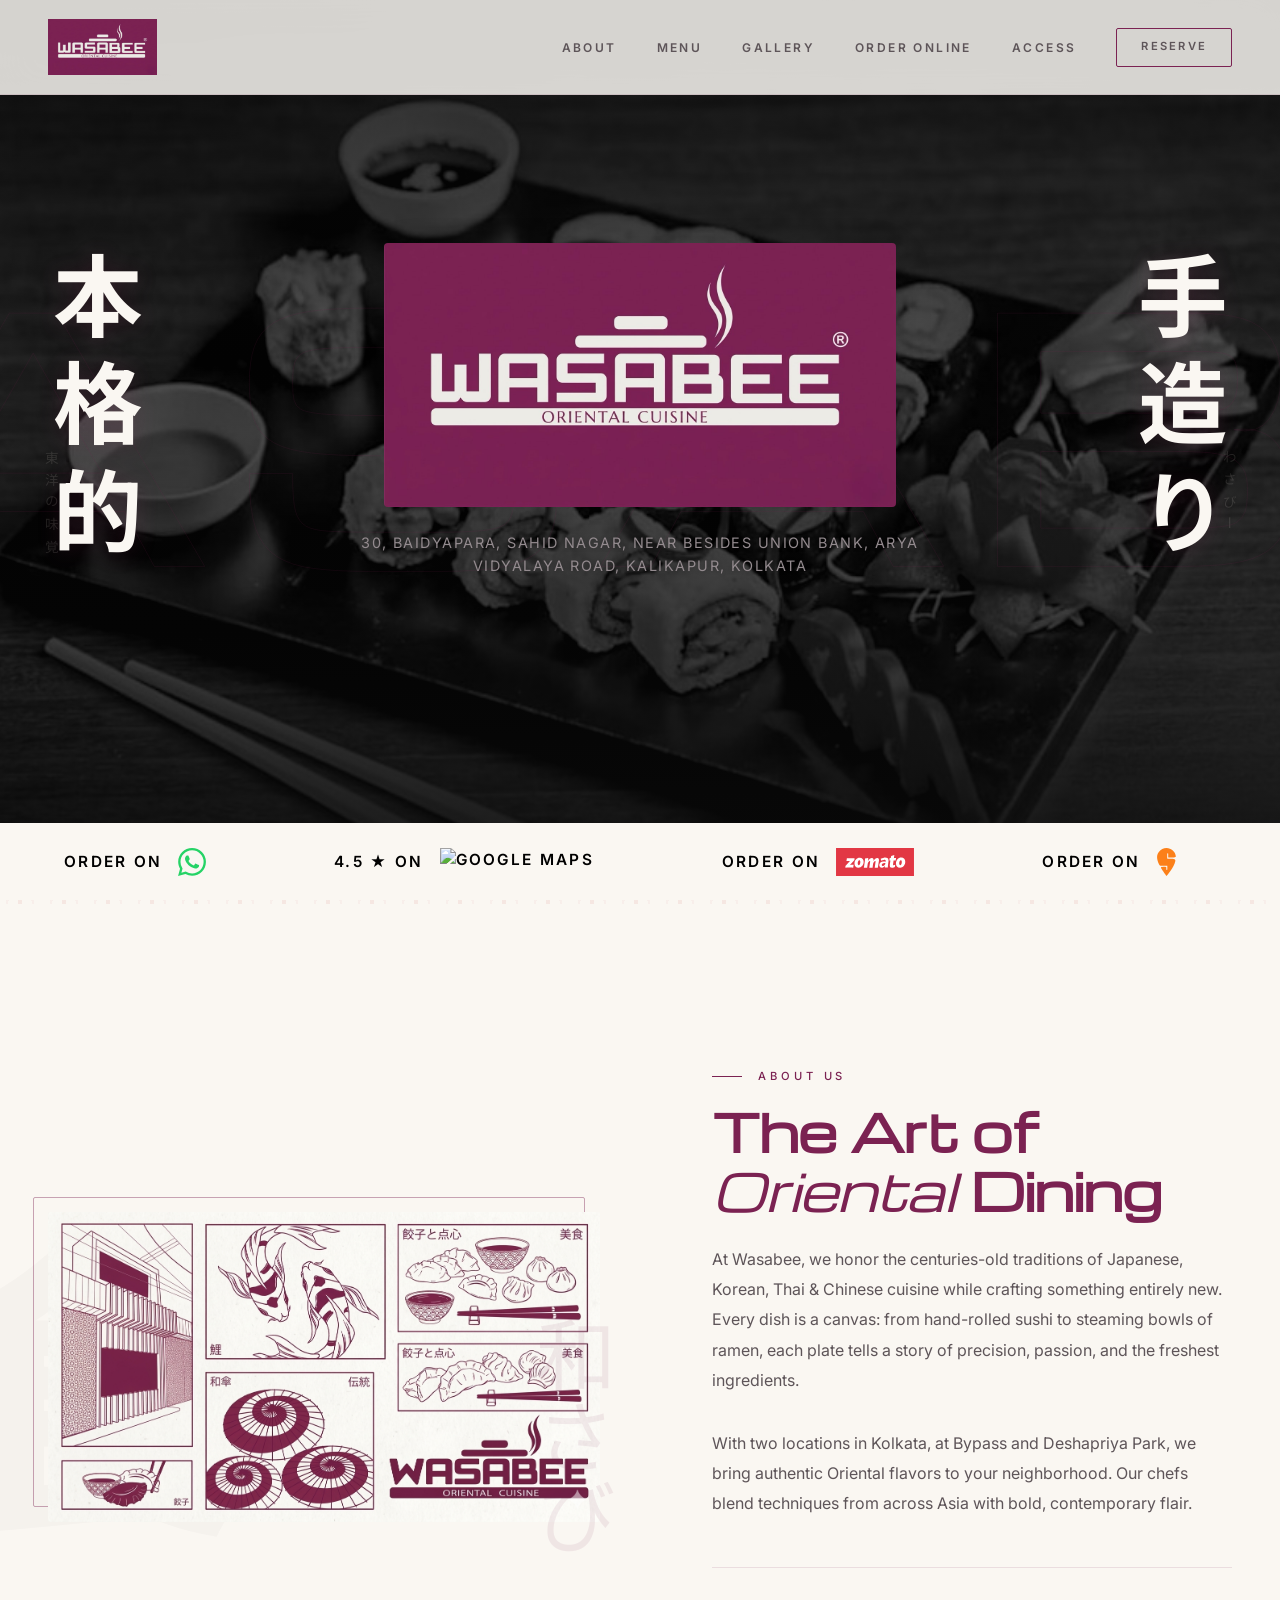
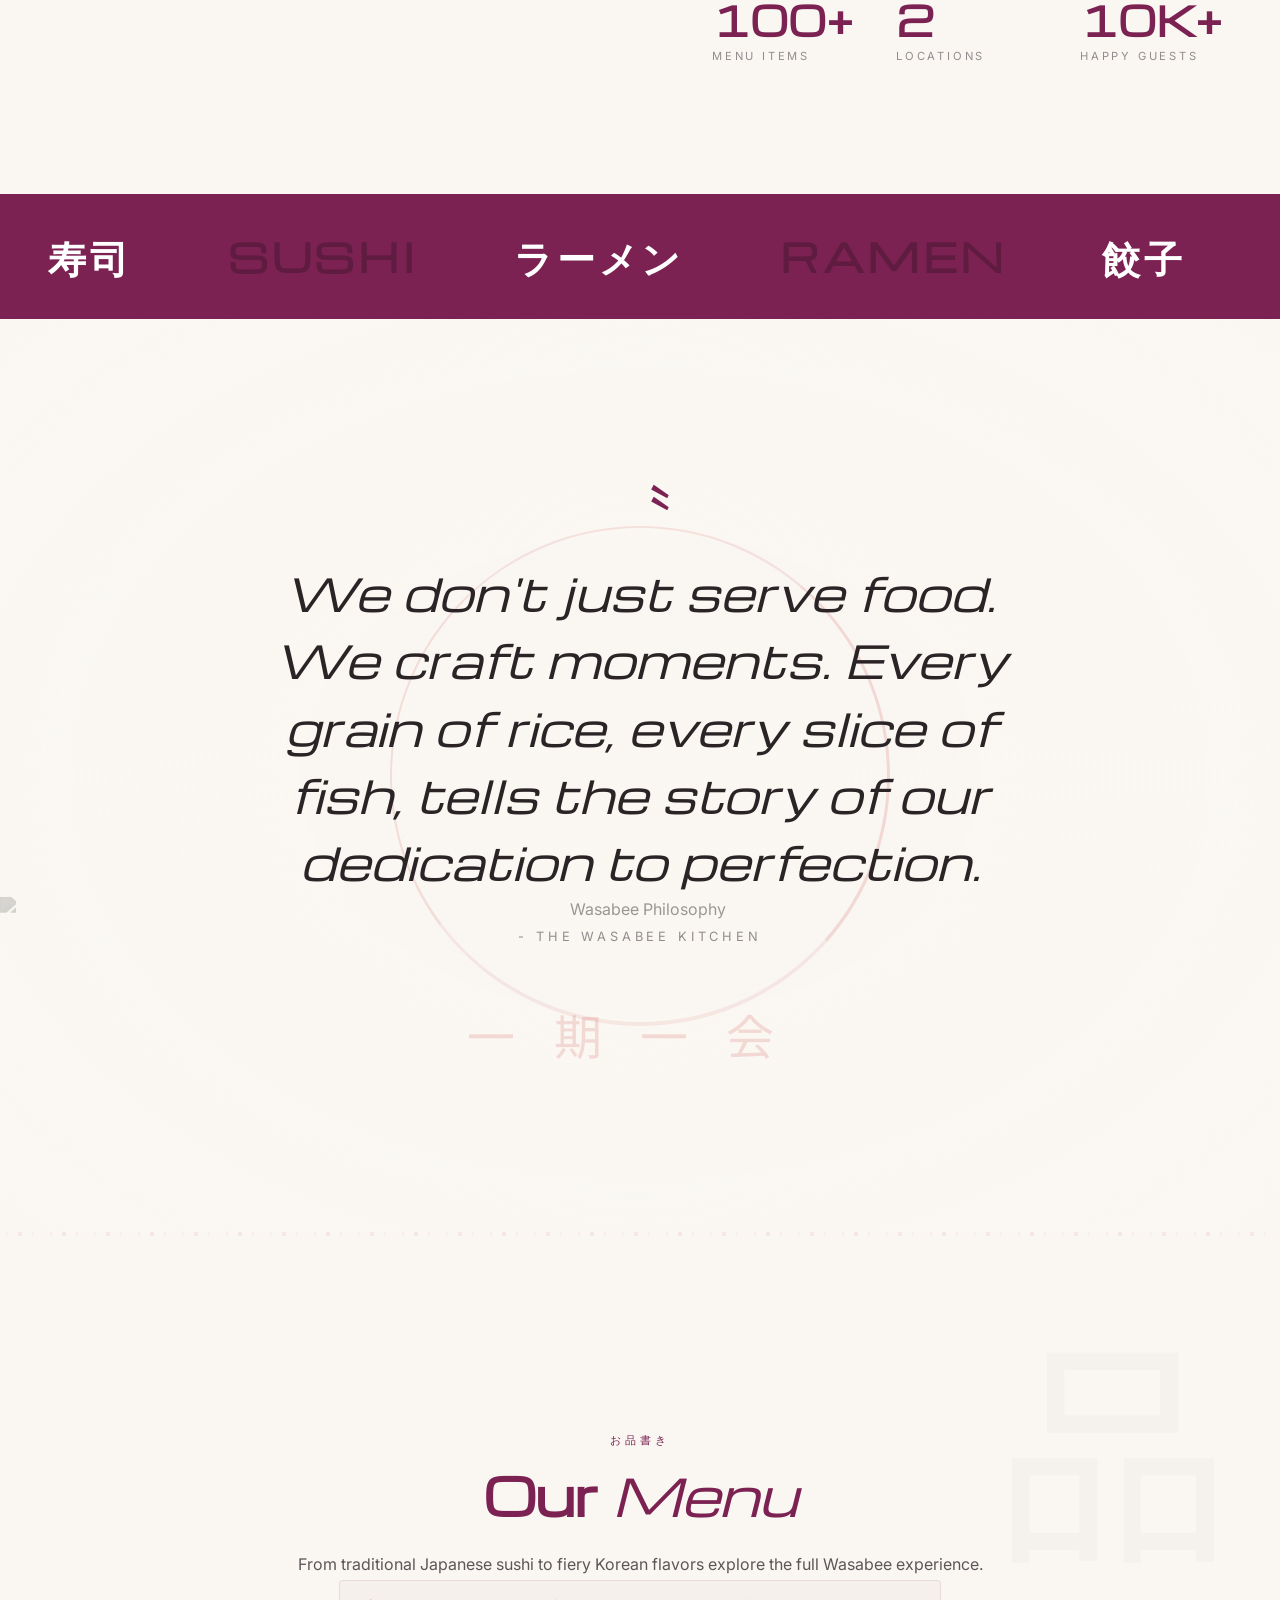
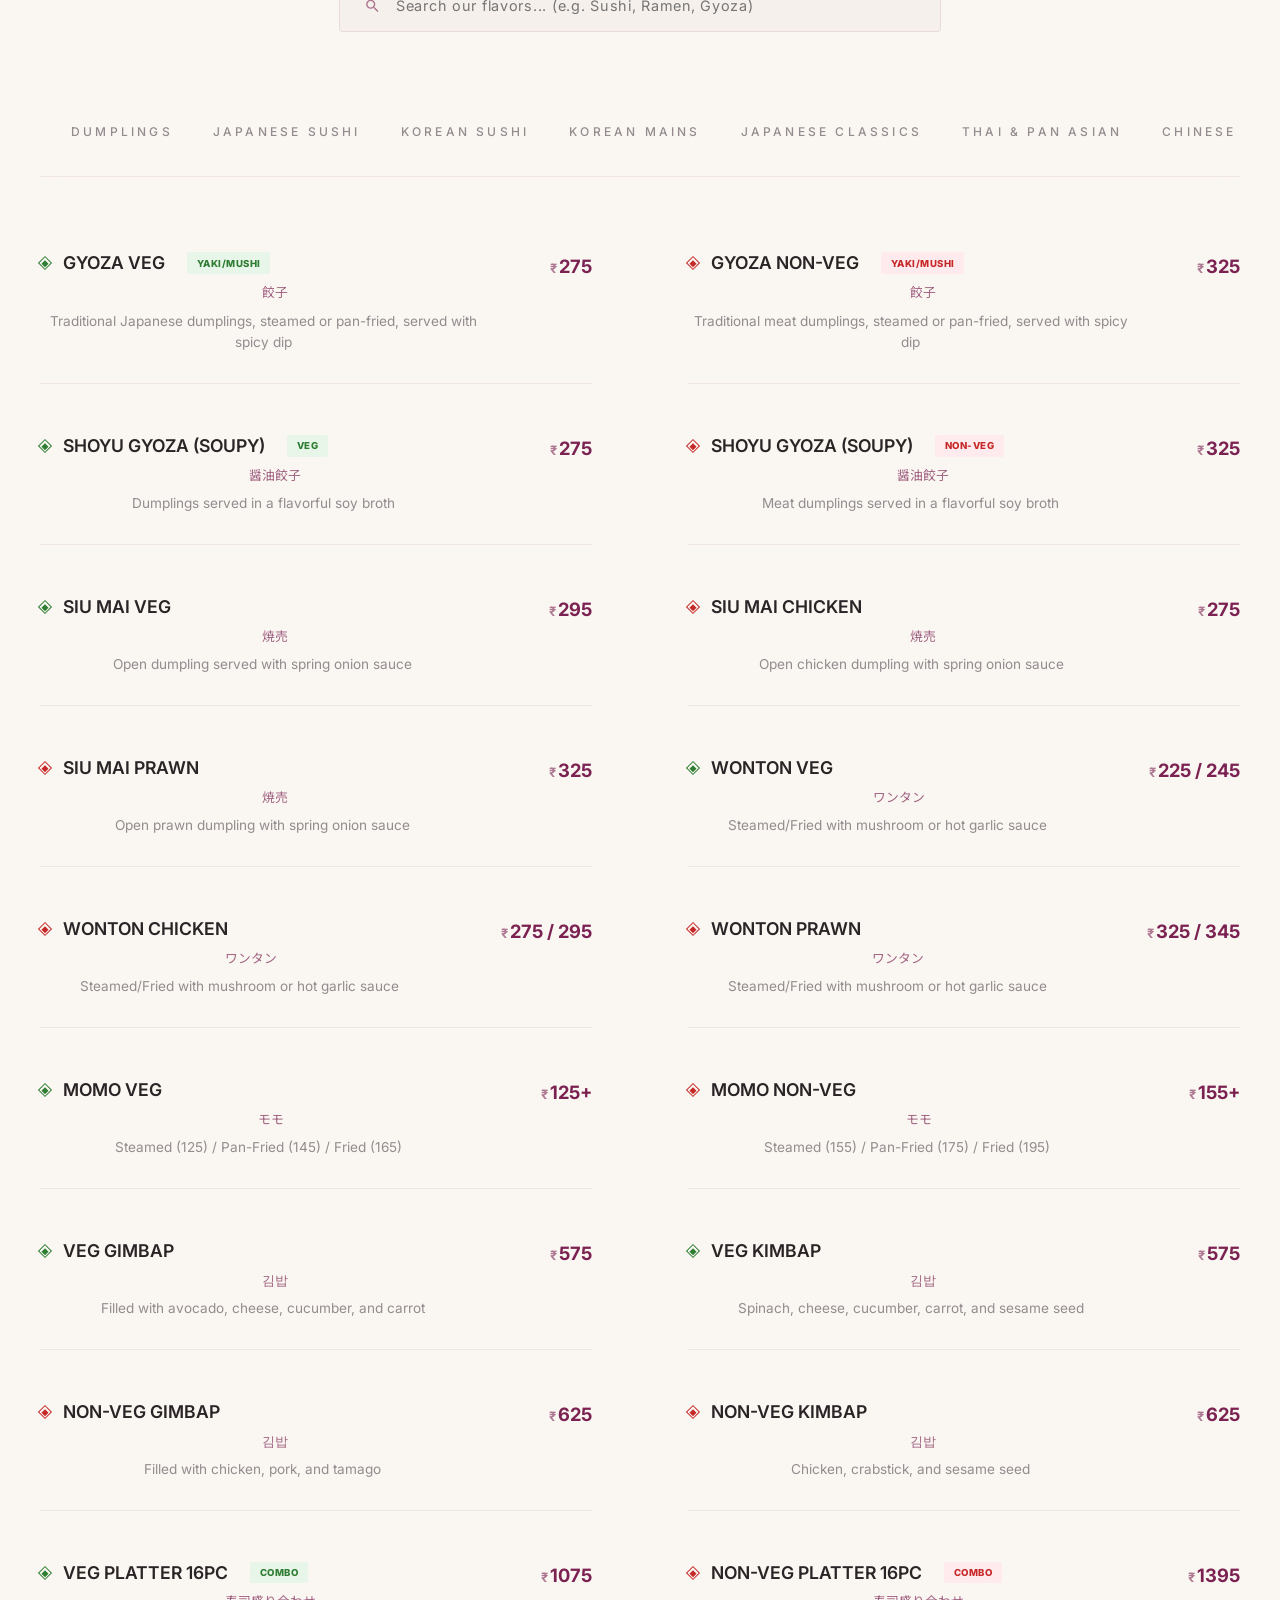
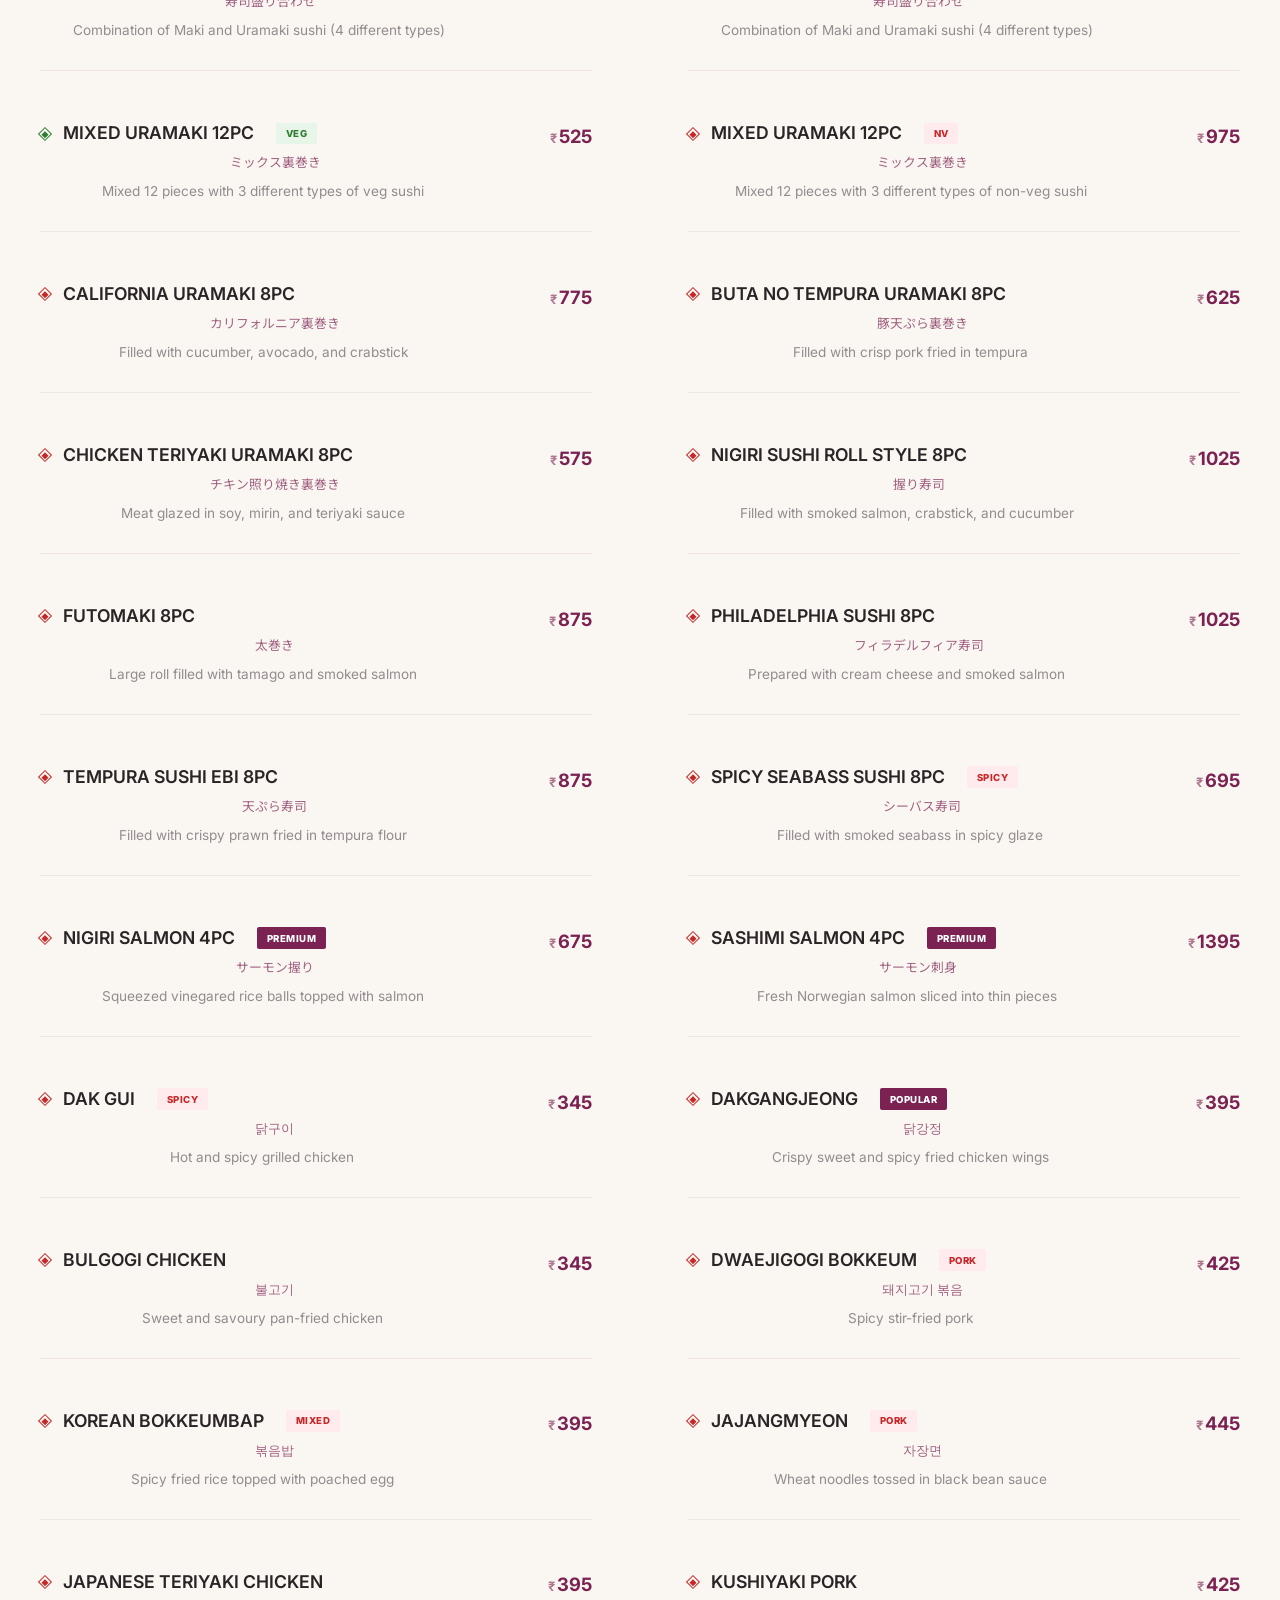
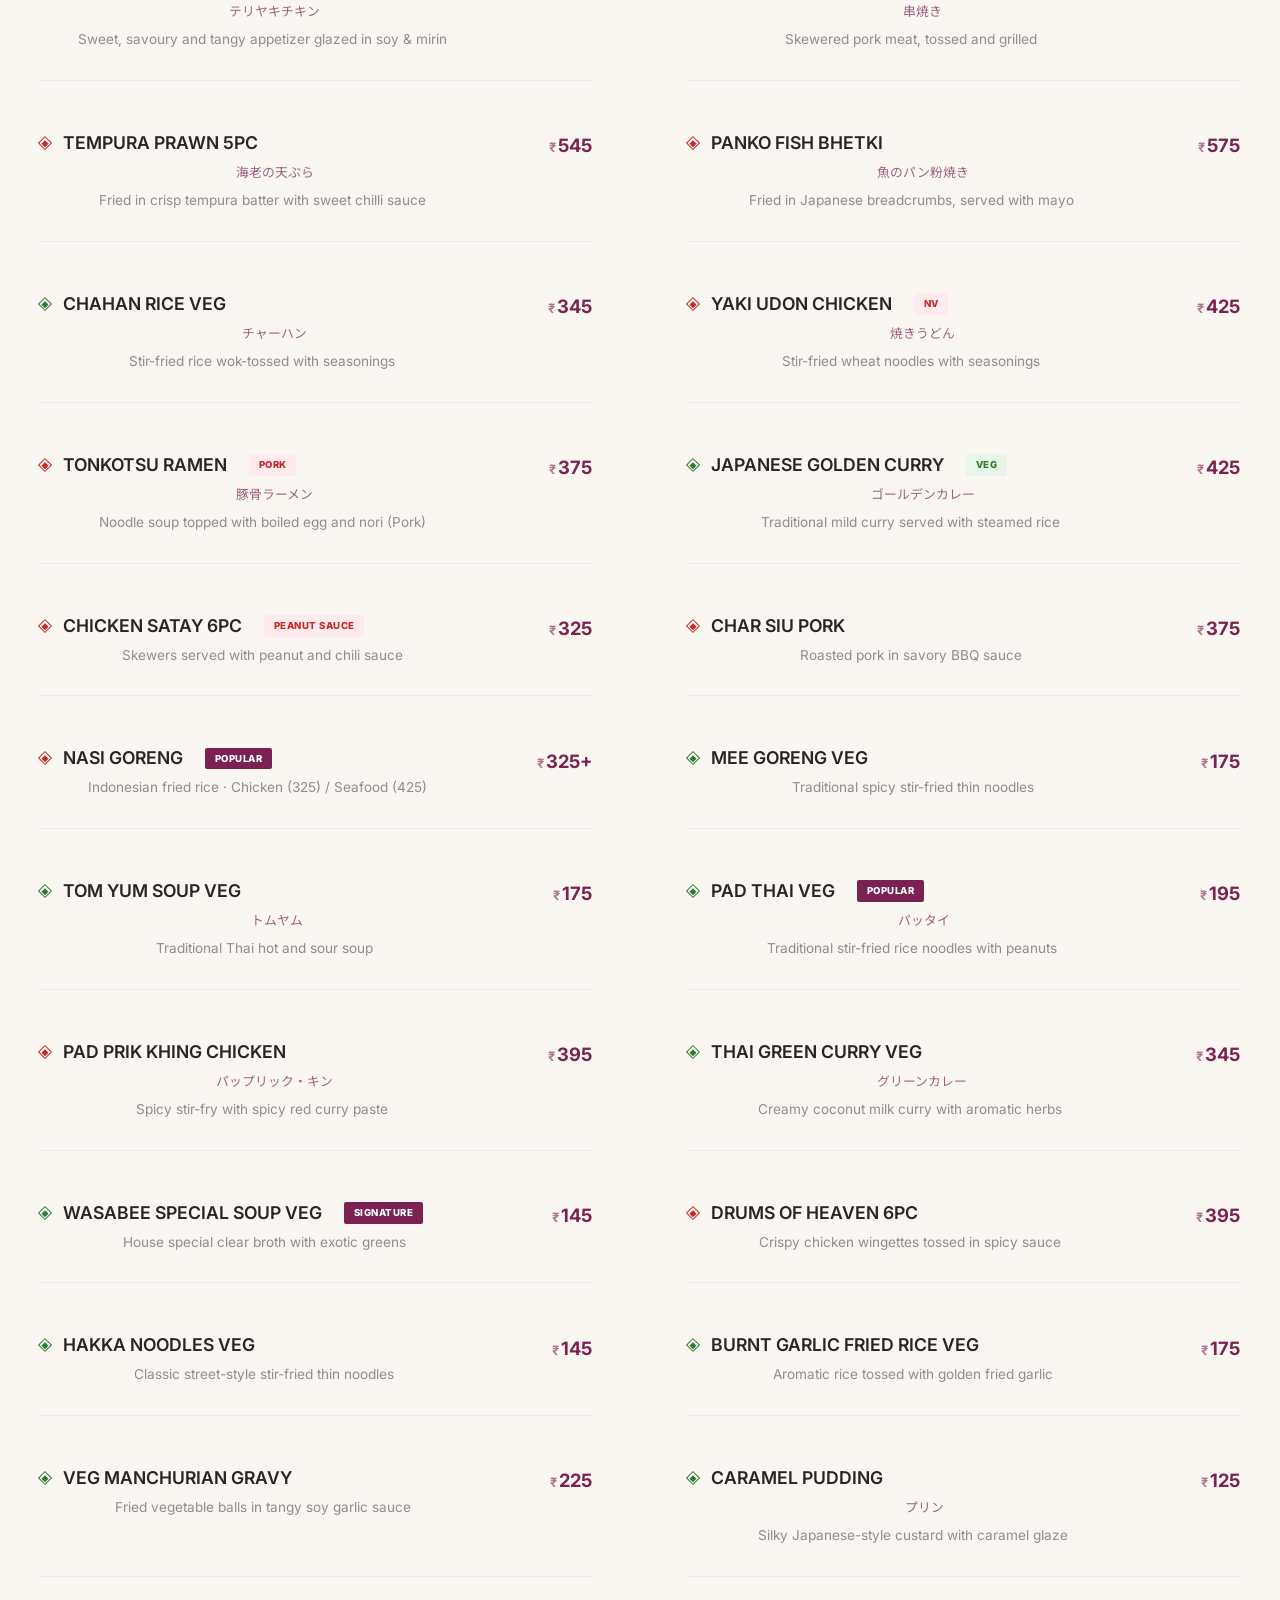
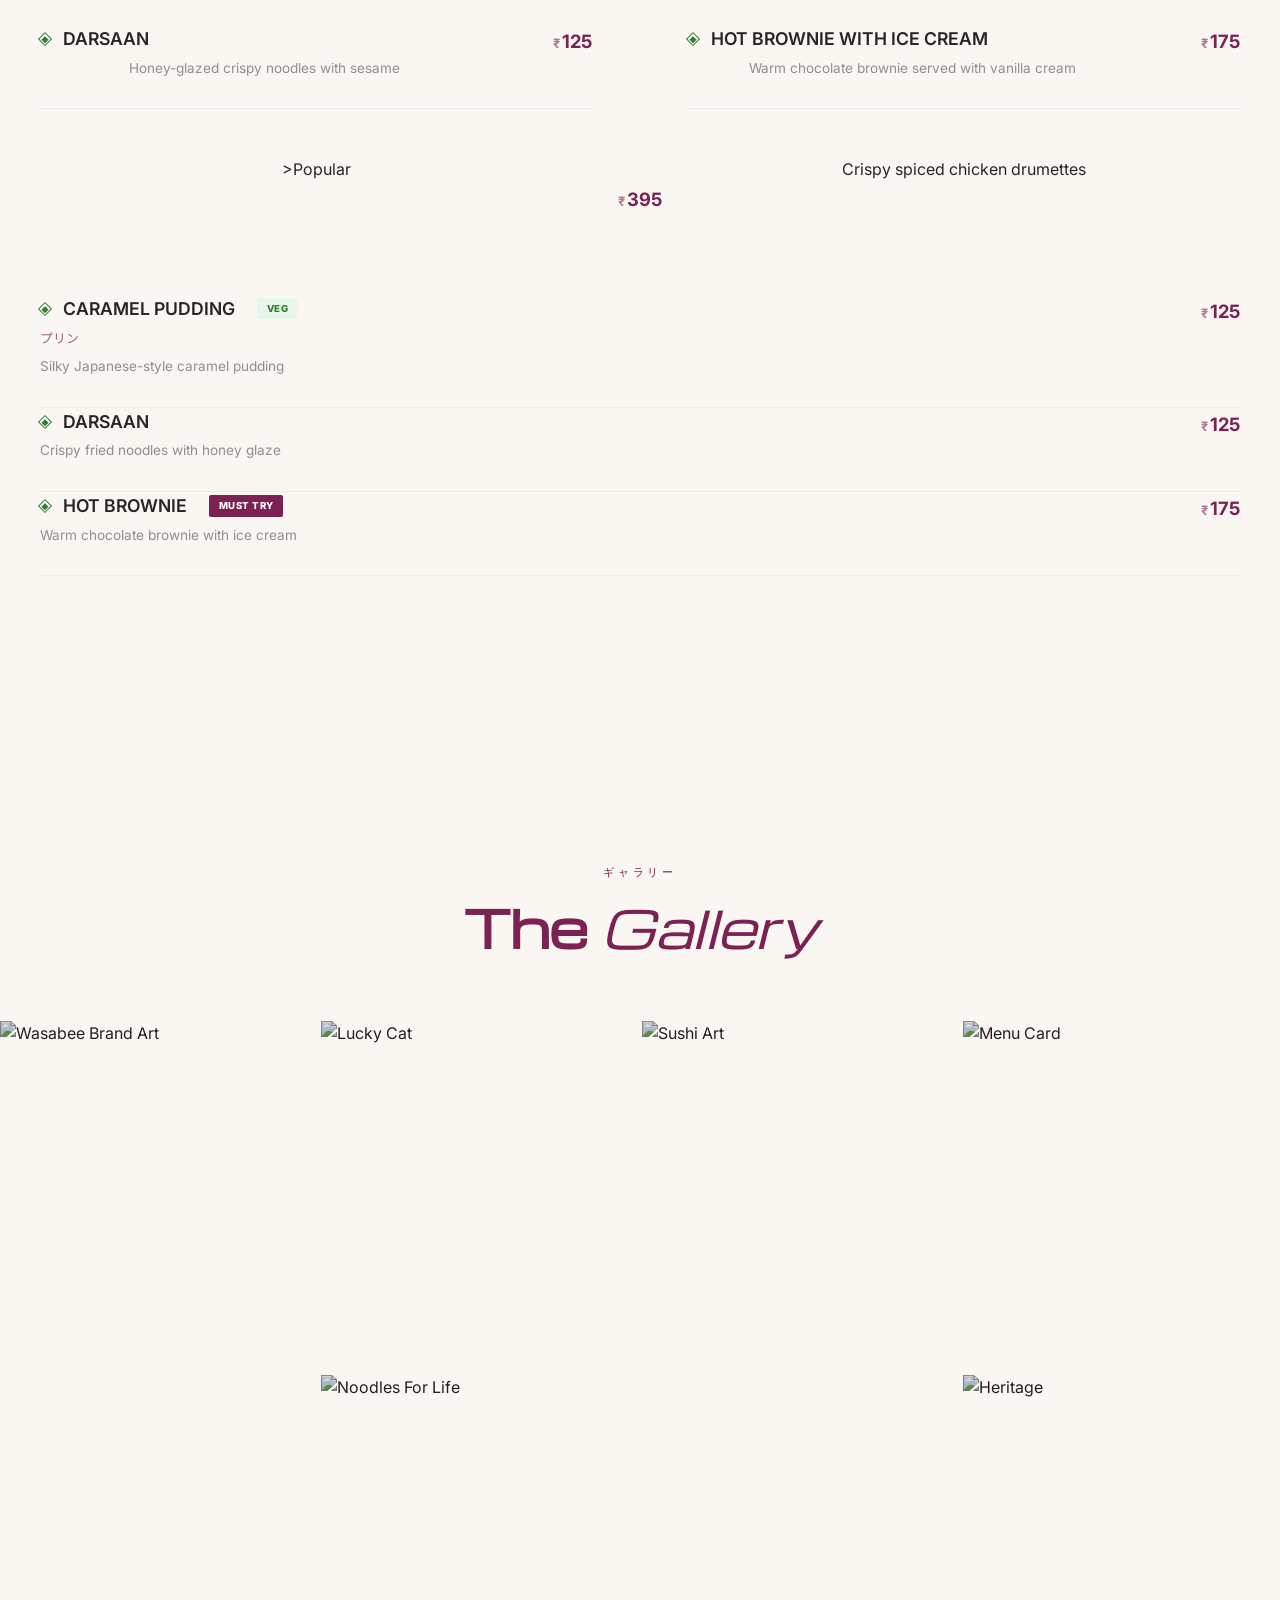
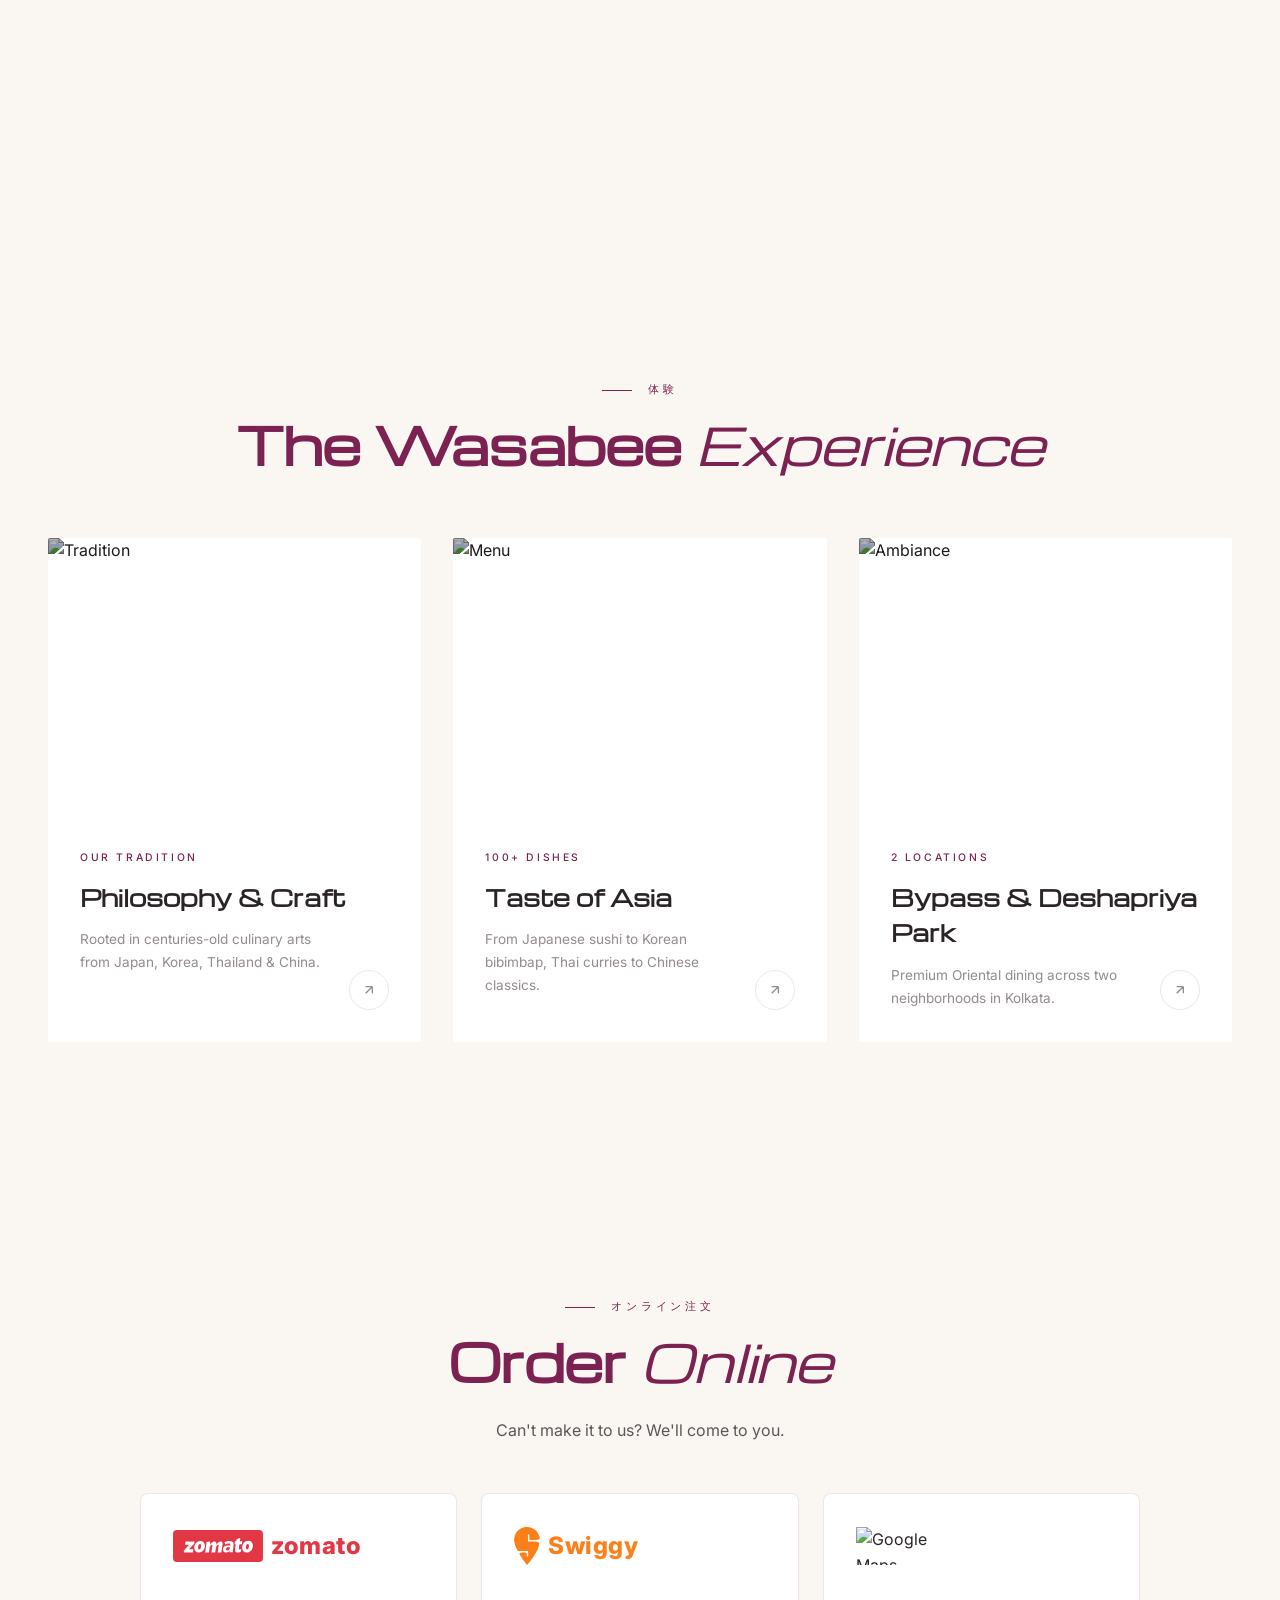
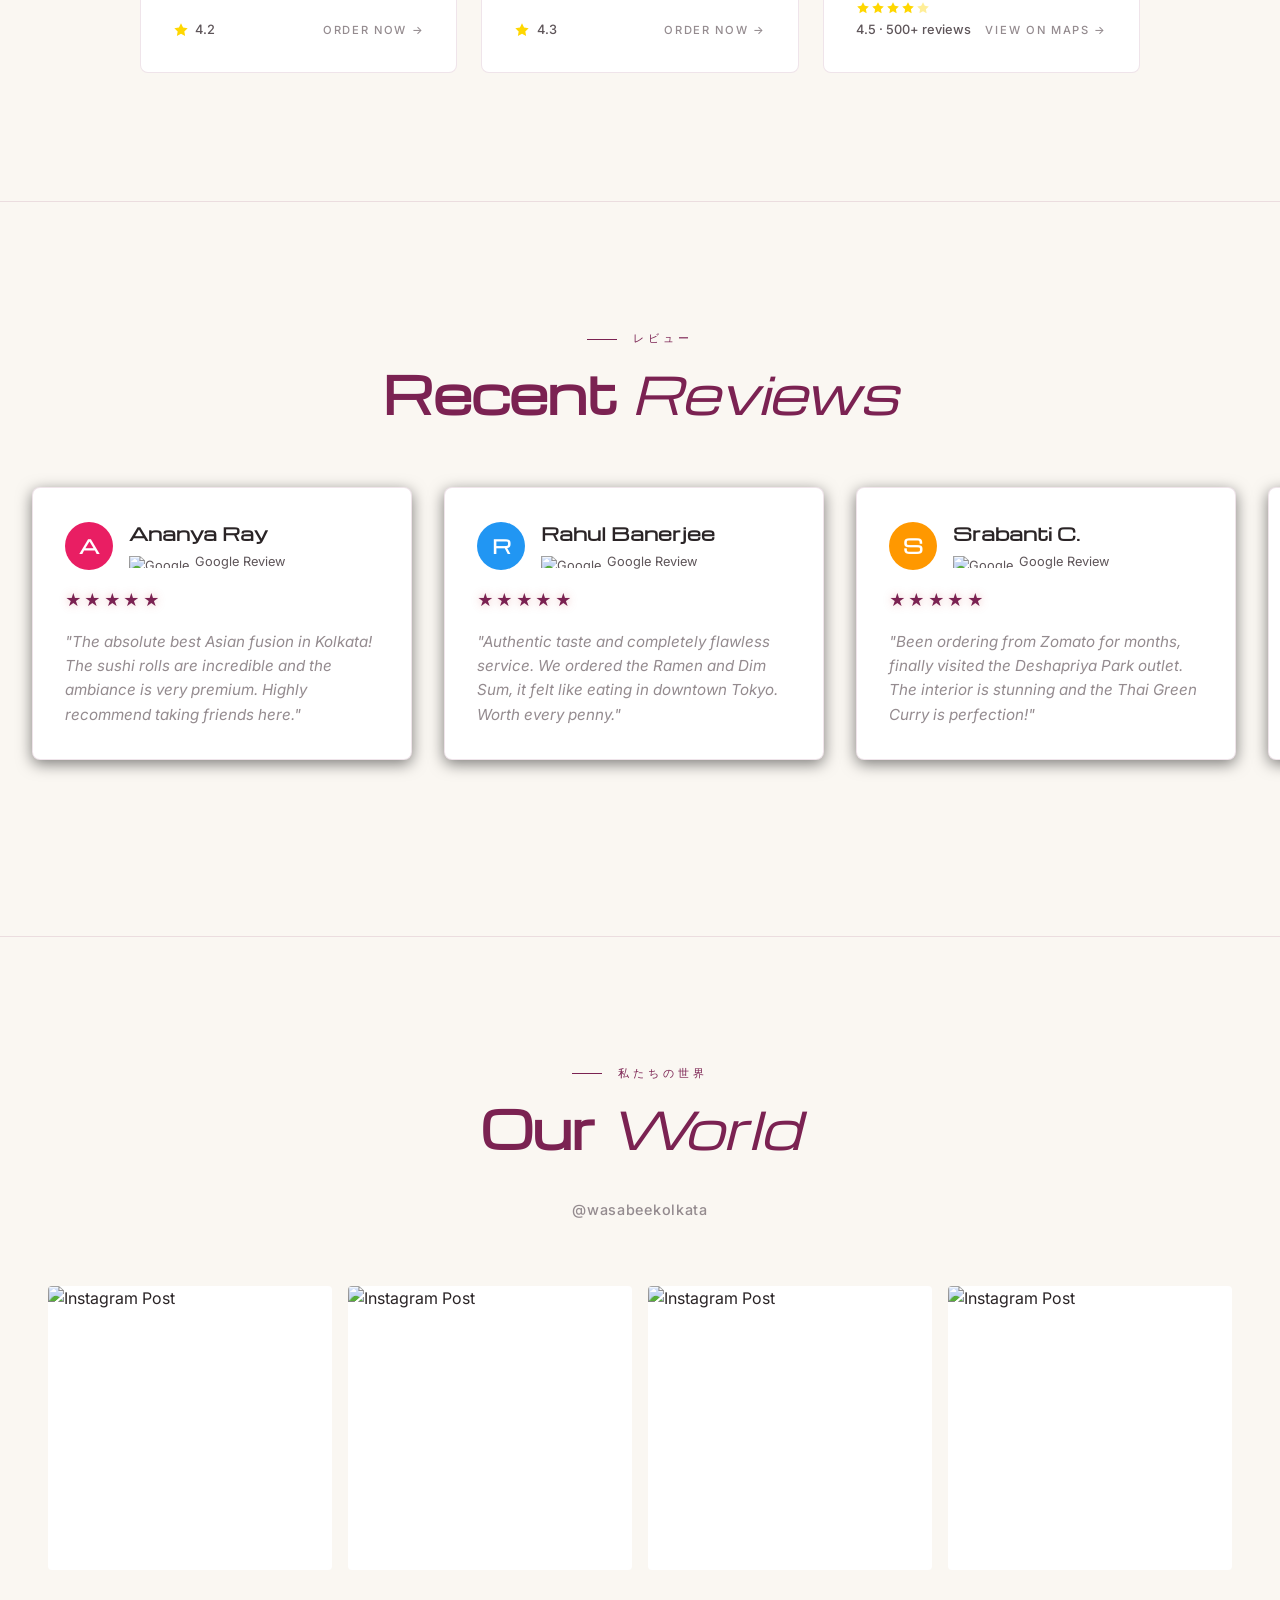
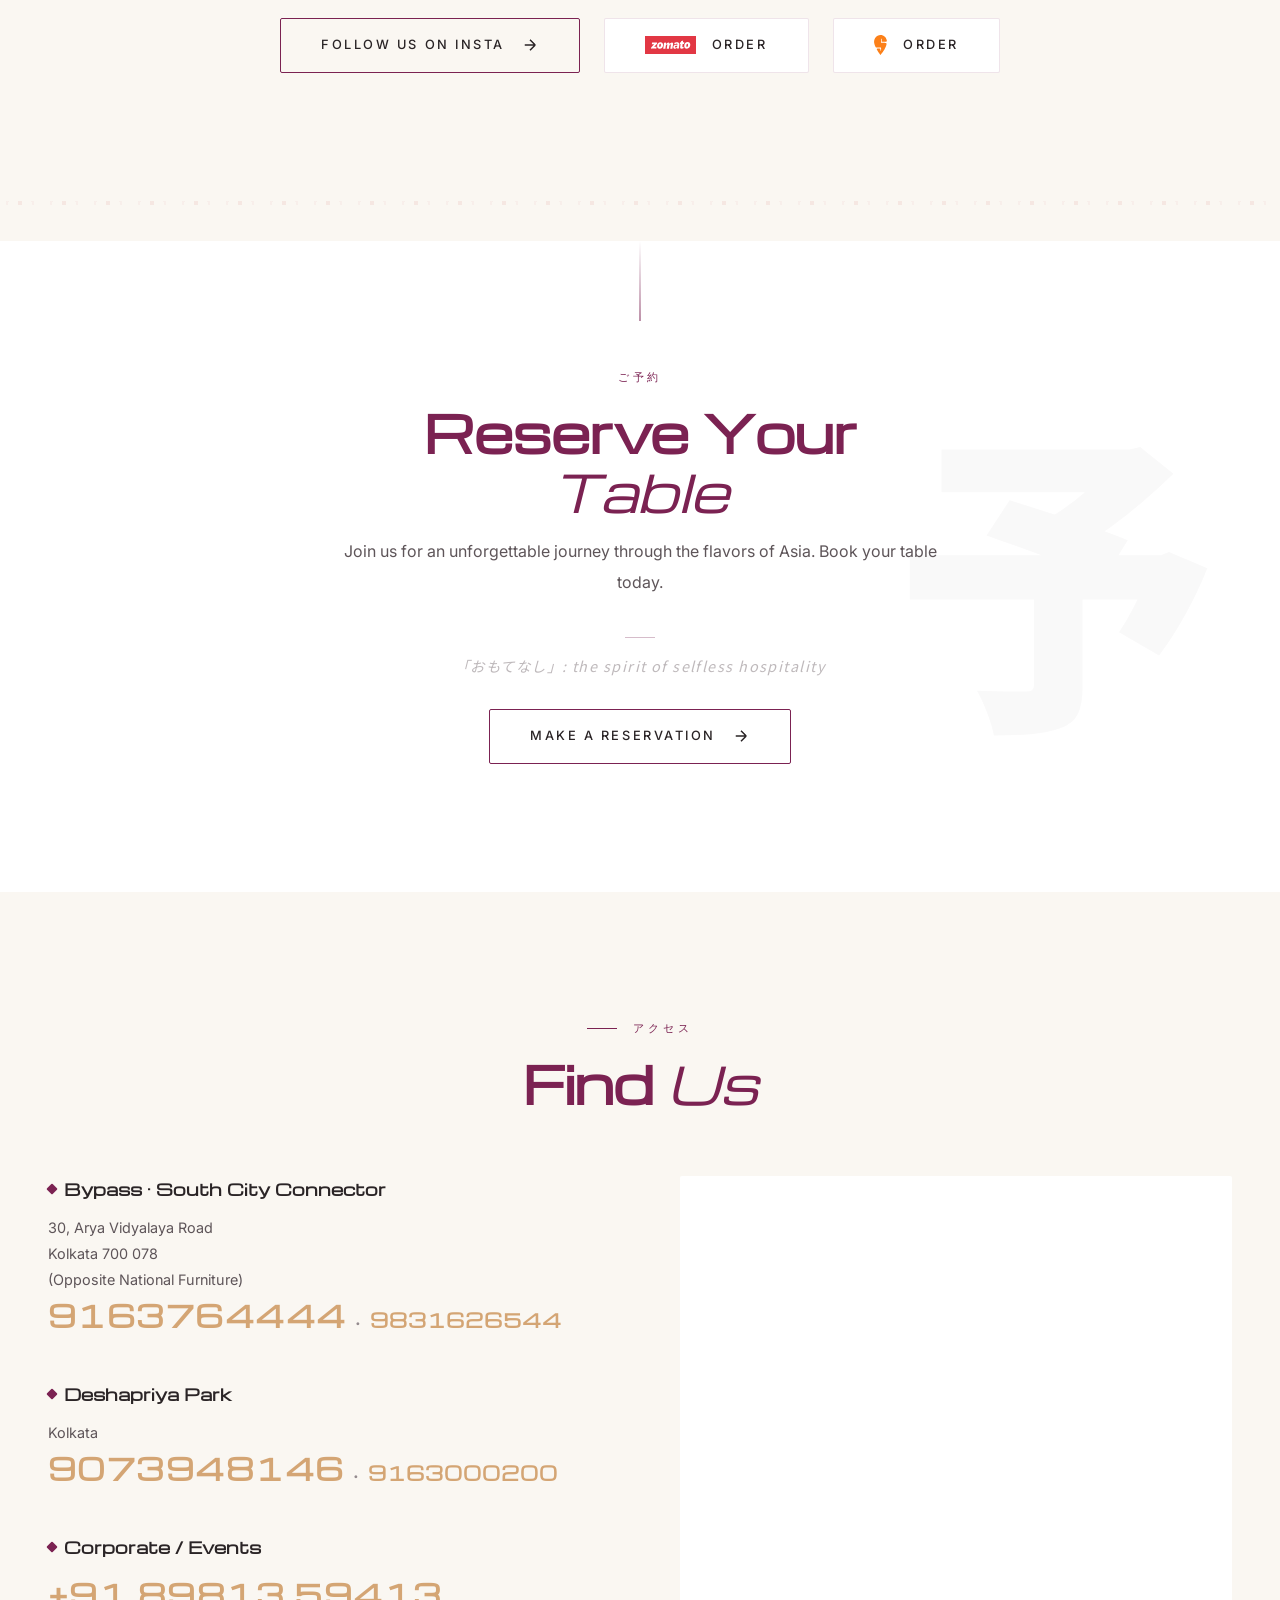
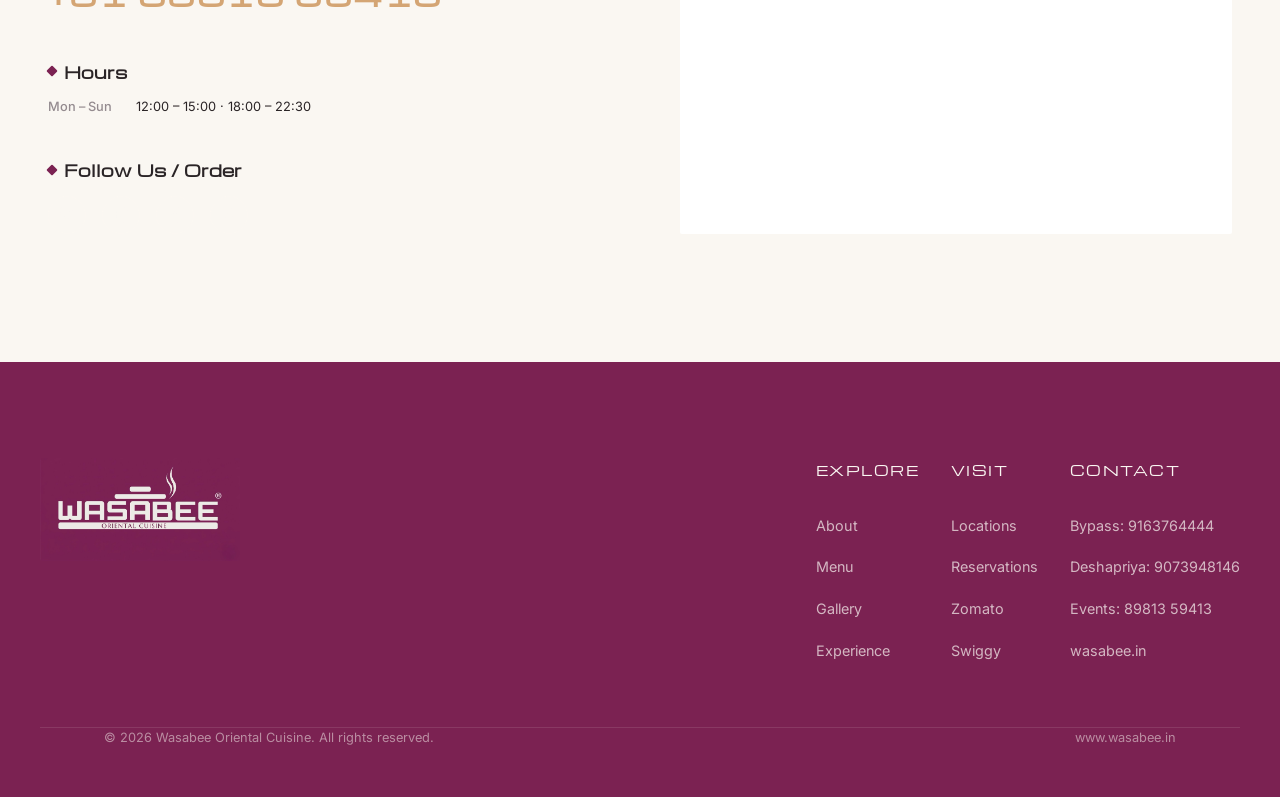
==== commit 2002e221: "feat: Wasabee Complete Visual & Content Overhaul - Cinematic Hero, High-Density Menu, Monochrome Aes" ====
--- a/index.html
+++ b/index.html
@@ -3,7 +3,7 @@
 <head>
   <meta charset="UTF-8">
   <meta name="viewport" content="width=device-width, initial-scale=1.0">
-  <meta name="description" content="Wasabee Oriental Cuisine — Authentic Japanese, Korean, Thai & Chinese dining in Kolkata. Premium sushi, ramen, dumplings and more. Order on Zomato & Swiggy.">
+  <meta name="description" content="Wasabee Oriental Cuisine: Authentic Japanese, Korean, Thai & Chinese dining in Kolkata. Premium sushi, ramen, dumplings and more. Order on Zomato & Swiggy.">
   <meta name="keywords" content="Wasabee, Oriental Cuisine, Japanese Restaurant, Sushi, Ramen, Kolkata, Kalikapur, Deshapriya Park">
   <meta property="og:title" content="Wasabee | Oriental Cuisine">
   <meta property="og:description" content="Authentic Japanese dining experience. Premium sushi, ramen, and oriental flavors in Kolkata.">
@@ -14,20 +14,34 @@
   <title>Wasabee | Oriental Cuisine</title>
   <link rel="preconnect" href="https://fonts.googleapis.com">
   <link rel="preconnect" href="https://fonts.gstatic.com" crossorigin>
+  <link href="https://fonts.googleapis.com/css2?family=Cinzel:wght@400;500;600&family=Michroma&display=swap" rel="stylesheet">
   <link rel="stylesheet" href="styles.css">
+  <style>
+    :root {
+      --font-display: 'Michroma', sans-serif;
+      --font-body: 'Inter', sans-serif;
+      --font-jp: 'Noto Serif JP', 'Noto Sans JP', sans-serif;
+      --ease-out-expo: cubic-bezier(0.16, 1, 0.3, 1);
+    }
+  </style>
   <link rel="icon" type="image/svg+xml" href="images/wasabee logo .svg">
+  
+  <!-- WebGL Library -->
+  <script src="https://cdnjs.cloudflare.com/ajax/libs/three.js/r128/three.min.js"></script>
 </head>
 <body>
 
+  <!-- WebGL Background -->
+  <canvas id="webgl-canvas"></canvas>
+
   <!-- Cinematic Elements -->
-  <div class="noise-overlay"></div>
-  <div class="cursor-outer"></div>
-  <div class="cursor-inner"></div>
   <div class="scroll-progress"></div>
 
   <!-- Navigation -->
   <nav class="nav" id="navbar">
-    <a href="#" class="nav-logo"><img src="images/wasabee logo .svg" alt="Wasabee" class="nav-logo-img"></a>
+    <a href="#" class="nav-logo" aria-label="Wasabee Home">
+      <img src="images/brand identity and logo .JPG" alt="Wasabee" class="nav-logo-img" id="navLogoImg">
+    </a>
     <ul class="nav-links">
       <li><a href="#about">About</a></li>
       <li><a href="#menu">Menu</a></li>
@@ -62,18 +76,38 @@
   <!-- Hero Section -->
   <section class="hero" id="hero">
     <div class="hero-bg">
-      <img src="images/slide 1.jpg" alt="Wasabee Premium Sushi" class="slide slide-1">
-      <img src="images/slide 2.jpg" alt="Wasabee Oriental Dining" class="slide slide-2">
-      <img src="images/slide. 3.jpg" alt="Wasabee Authentic Dish" class="slide slide-3">
+      <img src="images/IMG_2819.jpg" alt="Wasabee Food Item" class="slide slide-1">
+      <img src="images/IMG_2820.jpg" alt="Wasabee Food Item" class="slide slide-2">
+      <img src="images/IMG_2821.jpg" alt="Wasabee Food Item" class="slide slide-3">
+      <img src="images/IMG_2822.jpg" alt="Wasabee Food Item" class="slide slide-4">
+      <img src="images/IMG_2823.jpg" alt="Wasabee Food Item" class="slide slide-5">
+      <img src="images/IMG_2824.jpg" alt="Wasabee Food Item" class="slide slide-6">
+      <img src="images/IMG_2825.jpg" alt="Wasabee Food Item" class="slide slide-7">
+      <img src="images/IMG_2826.jpg" alt="Wasabee Food Item" class="slide slide-8">
+      <img src="images/IMG_2827.jpg" alt="Wasabee Food Item" class="slide slide-9">
+      <img src="images/IMG_2828.jpg" alt="Wasabee Food Item" class="slide slide-10">
+      <img src="images/IMG_2829.jpg" alt="Wasabee Food Item" class="slide slide-11">
     </div>
     <div class="hero-overlay"></div>
+
+    <!-- Floating Sakura Petals -->
+    <div class="sakura-container" id="sakuraContainer" aria-hidden="true"></div>
+
+    <!-- Vertical Japanese text on sides -->
+    <div class="hero-vertical-jp hero-vertical-left" aria-hidden="true">東洋の味覚</div>
+    <div class="hero-vertical-jp hero-vertical-right" aria-hidden="true">わさびー</div>
+
     <div class="hero-content">
       <div class="hero-scroll-text">WASABEE</div>
-      <p class="hero-jp">東洋料理 · わさび</p>
-      <h1 class="hero-title">WASABEE</h1>
-      <div class="hero-divider"></div>
-      <h2 class="hero-subtitle">ORIENTAL CUISINE</h2>
-      <p class="hero-address">30, Arya Vidyalaya Road · Garfa, Kolkata 700 078</p>
+      
+      <div class="hero-logo-composition">
+        <div class="hero-jp-overlay-left">本格的</div>
+        <div class="hero-logo-inner">
+          <img src="images/brand identity and logo .JPG" alt="Wasabee Oriental Cuisine" class="hero-logo-img" id="heroLogoImg">
+          <p class="hero-address">30, Baidyapara, Sahid Nagar, Near Besides Union Bank, Arya Vidyalaya Road, Kalikapur, Kolkata</p>
+        </div>
+        <div class="hero-jp-overlay-right">手造り</div>
+      </div>
     </div>
 
     <!-- Bottom Edge Red Marquee -->
@@ -81,35 +115,36 @@
       <div class="marquee-track">
         <!-- Set 1 -->
         <a href="https://wa.me/919163764444" target="_blank" class="brand-link">ORDER ON <img src="images/whatsapp-logo.svg" alt="WhatsApp"></a>
-        <a href="https://share.google/Fpbui7WFzKV8RP00X" target="_blank" class="brand-link">4.5 ON <img src="images/google-maps-2020-icon.svg" alt="Google Maps"></a>
+        <a href="https://share.google/Fpbui7WFzKV8RP00X" target="_blank" class="brand-link">4.5 &#9733; ON <img src="images/google-maps-2020-icon.svg" alt="Google Maps"></a>
         <a href="http://zoma.to/r/22188" target="_blank" class="brand-link">ORDER ON <img src="images/zomato-1.svg" alt="Zomato"></a>
         <a href="https://www.swiggy.com/city/kolkata/wasabee-kalikapur-ruby-area-rest33209" target="_blank" class="brand-link">ORDER ON <img src="images/swiggy-1.svg" alt="Swiggy"></a>
         <!-- Set 2 -->
         <a href="https://wa.me/919163764444" target="_blank" class="brand-link">ORDER ON <img src="images/whatsapp-logo.svg" alt="WhatsApp"></a>
-        <a href="https://share.google/Fpbui7WFzKV8RP00X" target="_blank" class="brand-link">4.5 ON <img src="images/google-maps-2020-icon.svg" alt="Google Maps"></a>
+        <a href="https://share.google/Fpbui7WFzKV8RP00X" target="_blank" class="brand-link">4.5 &#9733; ON <img src="images/google-maps-2020-icon.svg" alt="Google Maps"></a>
         <a href="http://zoma.to/r/22188" target="_blank" class="brand-link">ORDER ON <img src="images/zomato-1.svg" alt="Zomato"></a>
         <a href="https://www.swiggy.com/city/kolkata/wasabee-kalikapur-ruby-area-rest33209" target="_blank" class="brand-link">ORDER ON <img src="images/swiggy-1.svg" alt="Swiggy"></a>
         <!-- Set 3 -->
         <a href="https://wa.me/919163764444" target="_blank" class="brand-link">ORDER ON <img src="images/whatsapp-logo.svg" alt="WhatsApp"></a>
-        <a href="https://share.google/Fpbui7WFzKV8RP00X" target="_blank" class="brand-link">4.5 ON <img src="images/google-maps-2020-icon.svg" alt="Google Maps"></a>
+        <a href="https://share.google/Fpbui7WFzKV8RP00X" target="_blank" class="brand-link">4.5 &#9733; ON <img src="images/google-maps-2020-icon.svg" alt="Google Maps"></a>
         <a href="http://zoma.to/r/22188" target="_blank" class="brand-link">ORDER ON <img src="images/zomato-1.svg" alt="Zomato"></a>
         <a href="https://www.swiggy.com/city/kolkata/wasabee-kalikapur-ruby-area-rest33209" target="_blank" class="brand-link">ORDER ON <img src="images/swiggy-1.svg" alt="Swiggy"></a>
       </div>
     </div>
 
-    <div class="scroll-indicator">
-      <span>Scroll</span>
-      <div class="scroll-line"></div>
-    </div>
+
   </section>
+
+  <!-- Seigaiha Wave Divider -->
+  <div class="seigaiha-divider" aria-hidden="true"></div>
 
   <!-- About Section -->
   <section class="section about" id="about">
+    <span class="section-kanji-bg" aria-hidden="true">食</span>
     <div class="section-narrow">
       <div class="about-grid">
         <div class="about-image reveal-left">
           <div class="img-reveal">
-            <img src="images/slide 1.jpg" alt="Wasabee Premium Dish" class="main-img">
+            <img src="images/doodle wasabee.PNG" alt="Wasabee Doodle Art" class="main-img">
           </div>
           <div class="accent-border"></div>
           <span class="jp-accent">和さび</span>
@@ -120,7 +155,7 @@
             <h2 class="section-title">The Art of<br><span class="accent">Oriental</span> Dining</h2>
           </div>
           <p class="section-text reveal" data-delay="0.3">
-            At Wasabee, we honor the centuries-old traditions of Japanese, Korean, Thai & Chinese cuisine while crafting something entirely new. Every dish is a canvas — from hand-rolled sushi to steaming bowls of ramen, each plate tells a story of precision, passion, and the freshest ingredients.
+            At Wasabee, we honor the centuries-old traditions of Japanese, Korean, Thai & Chinese cuisine while crafting something entirely new. Every dish is a canvas: from hand-rolled sushi to steaming bowls of ramen, each plate tells a story of precision, passion, and the freshest ingredients.
           </p>
           <p class="section-text reveal" data-delay="0.4">
             With two locations in Kolkata, at Bypass and Deshapriya Park, we bring authentic Oriental flavors 
@@ -163,6 +198,8 @@
       <img src="images/slide 2.jpg" alt="Wasabee Philosophy">
     </div>
     <div class="philosophy-overlay"></div>
+    <!-- Enso Circle -->
+    <div class="enso-circle" aria-hidden="true"></div>
     <div class="philosophy-content reveal">
       <blockquote class="philosophy-quote">
         We don't just serve food. We craft moments. 
@@ -170,13 +207,19 @@
         of our dedication to perfection.
       </blockquote>
       <p class="philosophy-author">- The Wasabee Kitchen</p>
+      <p class="philosophy-jp" aria-hidden="true">一期一会</p>
     </div>
   </section>
+
+  <!-- Seigaiha Wave Divider -->
+  <div class="seigaiha-divider seigaiha-flip" aria-hidden="true"></div>
 
   <!-- ══════════════════════════════════════════ -->
   <!-- MENU SECTION Complete Wasabee Menu      -->
   <!-- ══════════════════════════════════════════ -->
   <section class="section menu-section" id="menu">
+    <div class="menu-cinematic-bg"></div>
+    <div class="menu-cinematic-overlay"></div>
     <div class="section-narrow">
       <div class="menu-header reveal">
         <span class="section-label">お品書き</span>
@@ -184,88 +227,513 @@
         <p class="section-text" style="max-width:100%; text-align:center; margin:0 auto;">
           From traditional Japanese sushi to fiery Korean flavors explore the full Wasabee experience.
         </p>
-        <div class="menu-categories">
-          <button class="menu-cat-btn active" data-category="all">All</button>
-          <button class="menu-cat-btn" data-category="dumplings">Dumplings</button>
-          <button class="menu-cat-btn" data-category="sushi">Japanese Sushi</button>
-          <button class="menu-cat-btn" data-category="korean-sushi">Korean Sushi</button>
-          <button class="menu-cat-btn" data-category="korean">Korean</button>
-          <button class="menu-cat-btn" data-category="japanese">Japanese</button>
-          <button class="menu-cat-btn" data-category="thai">Thai &amp; Pan Asian</button>
-          <button class="menu-cat-btn" data-category="chinese">Chinese</button>
-          <button class="menu-cat-btn" data-category="desserts">Desserts</button>
-        </div>
-      </div>
-
-      <div class="menu-grid">
-        <!-- ═══ DUMPLINGS ═══ -->
-        <div class="menu-item reveal" data-category="dumplings"><div class="menu-item-info"><h4><span class="diet-icon veg"></span>Gyoza <span class="menu-badge veg">Veg</span></h4><div class="item-jp">餃子</div><p>Traditional Japanese dumplings, steamed or pan-fried</p></div><div class="menu-item-price"><span class="currency">₹</span>275</div></div>
-        <div class="menu-item non-veg reveal" data-category="dumplings"><div class="menu-item-info"><h4><span class="diet-icon non-veg"></span>Gyoza <span class="menu-badge non-veg">Non Veg</span></h4><div class="item-jp">餃子</div><p>Traditional Japanese dumplings, steamed or pan-fried</p></div><div class="menu-item-price"><span class="currency">₹</span>325</div></div>
-        <div class="menu-item reveal" data-category="dumplings"><div class="menu-item-info"><h4><span class="diet-icon veg"></span>Shoyu Gyoza <span class="menu-badge veg">Soupy</span></h4><div class="item-jp">醤油餃子</div><p>Soupy dumplings in soy broth</p></div><div class="menu-item-price"><span class="currency">₹</span>275 / 325</div></div>
-        <div class="menu-item non-veg reveal" data-category="dumplings"><div class="menu-item-info"><h4><span class="diet-icon non-veg"></span>Siu Mai Prawn <span class="menu-badge chef">Popular</span></h4><div class="item-jp">焼売</div><p>Open dumpling with spring onion sauce</p></div><div class="menu-item-price"><span class="currency">₹</span>325</div></div>
-        <div class="menu-item non-veg reveal" data-category="dumplings"><div class="menu-item-info"><h4><span class="diet-icon non-veg"></span>Siu Mai Chicken</h4><div class="item-jp">焼売</div><p>Open dumpling with spring onion sauce</p></div><div class="menu-item-price"><span class="currency">₹</span>275</div></div>
-        <div class="menu-item reveal" data-category="dumplings"><div class="menu-item-info"><h4><span class="diet-icon veg"></span>Siu Mai Veg <span class="menu-badge veg">Veg</span></h4><div class="item-jp">焼売</div><p>Open dumpling with spring onion sauce</p></div><div class="menu-item-price"><span class="currency">₹</span>295</div></div>
-        <div class="menu-item reveal" data-category="dumplings"><div class="menu-item-info"><h4><span class="diet-icon veg"></span>Wonton Steamed</h4><div class="item-jp">ワンタン</div><p>Veg ₹225 / Chicken ₹275 / Prawn ₹325</p></div><div class="menu-item-price"><span class="currency">₹</span>225+</div></div>
-        <div class="menu-item reveal" data-category="dumplings"><div class="menu-item-info"><h4><span class="diet-icon veg"></span>Wonton Fried</h4><div class="item-jp">揚げワンタン</div><p>Veg ₹245 / Chicken ₹295 / Prawn ₹345</p></div><div class="menu-item-price"><span class="currency">₹</span>245+</div></div>
-        <div class="menu-item reveal" data-category="dumplings"><div class="menu-item-info"><h4><span class="diet-icon veg"></span>Momo Steamed <span class="menu-badge veg">Veg</span></h4><div class="item-jp">モモ</div><p>Classic steamed dumplings · NV ₹155</p></div><div class="menu-item-price"><span class="currency">₹</span>125</div></div>
-        <div class="menu-item reveal" data-category="dumplings"><div class="menu-item-info"><h4><span class="diet-icon veg"></span>Momo Pan Fried</h4><div class="item-jp">焼きモモ</div><p>Veg ₹145 / Non Veg ₹175</p></div><div class="menu-item-price"><span class="currency">₹</span>145+</div></div>
-        <div class="menu-item reveal" data-category="dumplings"><div class="menu-item-info"><h4><span class="diet-icon veg"></span>Momo Fried</h4><div class="item-jp">揚げモモ</div><p>Veg ₹165 / Non Veg ₹195</p></div><div class="menu-item-price"><span class="currency">₹</span>165+</div></div>
+        <div class="menu-search-wrapper reveal">
+          <div class="search-input-group">
+            <svg class="search-icon" viewBox="0 0 24 24"><path d="M15.5 14h-.79l-.28-.27A6.47 6.47 0 0 0 16 9.5 6.5 6.5 0 1 0 9.5 16c1.61 0 3.09-.59 4.23-1.57l.27.28v.79l5 4.99L20.49 19l-4.99-5zm-6 0C7.01 14 5 11.99 5 9.5S7.01 5 9.5 5 14 7.01 14 9.5 11.99 14 9.5 14z"/></svg>
+            <input type="text" id="menu-search" placeholder="Search our flavors... (e.g. Sushi, Ramen, Gyoza)">
+          </div>
+        </div>
+
+        <div class="menu-navigation-container reveal">
+          <div class="menu-categories" id="menu-tabs">
+            <button class="menu-cat-btn active" data-category="all">Explore All</button>
+            <button class="menu-cat-btn" data-category="dumplings">Dumplings</button>
+            <button class="menu-cat-btn" data-category="sushi">Japanese Sushi</button>
+            <button class="menu-cat-btn" data-category="korean-sushi">Korean Sushi</button>
+            <button class="menu-cat-btn" data-category="korean">Korean Mains</button>
+            <button class="menu-cat-btn" data-category="japanese">Japanese Classics</button>
+            <button class="menu-cat-btn" data-category="thai">Thai & Pan Asian</button>
+            <button class="menu-cat-btn" data-category="chinese">Chinese</button>
+            <button class="menu-cat-btn" data-category="desserts">Desserts</button>
+          </div>
+        </div>
+
+        <div class="menu-grid" id="menu-grid">
+        <div class="menu-item reveal" data-category="dumplings">
+          <div class="menu-item-info">
+            <h4><span class="diet-icon veg"></span>Gyoza Veg <span class="menu-badge veg">Yaki/Mushi</span></h4>
+            <div class="item-jp">餃子</div>
+            <p>Traditional Japanese dumplings, steamed or pan-fried, served with spicy dip</p>
+          </div>
+          <div class="menu-item-price"><span class="currency">₹</span>275</div>
+        </div>
+        <div class="menu-item non-veg reveal" data-category="dumplings">
+          <div class="menu-item-info">
+            <h4><span class="diet-icon non-veg"></span>Gyoza Non-Veg <span class="menu-badge non-veg">Yaki/Mushi</span></h4>
+            <div class="item-jp">餃子</div>
+            <p>Traditional meat dumplings, steamed or pan-fried, served with spicy dip</p>
+          </div>
+          <div class="menu-item-price"><span class="currency">₹</span>325</div>
+        </div>
+        <div class="menu-item reveal" data-category="dumplings">
+          <div class="menu-item-info">
+            <h4><span class="diet-icon veg"></span>Shoyu Gyoza (Soupy) <span class="menu-badge veg">Veg</span></h4>
+            <div class="item-jp">醤油餃子</div>
+            <p>Dumplings served in a flavorful soy broth</p>
+          </div>
+          <div class="menu-item-price"><span class="currency">₹</span>275</div>
+        </div>
+        <div class="menu-item non-veg reveal" data-category="dumplings">
+          <div class="menu-item-info">
+            <h4><span class="diet-icon non-veg"></span>Shoyu Gyoza (Soupy) <span class="menu-badge non-veg">Non-Veg</span></h4>
+            <div class="item-jp">醤油餃子</div>
+            <p>Meat dumplings served in a flavorful soy broth</p>
+          </div>
+          <div class="menu-item-price"><span class="currency">₹</span>325</div>
+        </div>
+        <div class="menu-item reveal" data-category="dumplings">
+          <div class="menu-item-info">
+            <h4><span class="diet-icon veg"></span>Siu Mai Veg</h4>
+            <div class="item-jp">焼売</div>
+            <p>Open dumpling served with spring onion sauce</p>
+          </div>
+          <div class="menu-item-price"><span class="currency">₹</span>295</div>
+        </div>
+        <div class="menu-item non-veg reveal" data-category="dumplings">
+          <div class="menu-item-info">
+            <h4><span class="diet-icon non-veg"></span>Siu Mai Chicken</h4>
+            <div class="item-jp">焼売</div>
+            <p>Open chicken dumpling with spring onion sauce</p>
+          </div>
+          <div class="menu-item-price"><span class="currency">₹</span>275</div>
+        </div>
+        <div class="menu-item non-veg reveal" data-category="dumplings">
+          <div class="menu-item-info">
+            <h4><span class="diet-icon non-veg"></span>Siu Mai Prawn</h4>
+            <div class="item-jp">焼売</div>
+            <p>Open prawn dumpling with spring onion sauce</p>
+          </div>
+          <div class="menu-item-price"><span class="currency">₹</span>325</div>
+        </div>
+        <div class="menu-item reveal" data-category="dumplings">
+          <div class="menu-item-info">
+            <h4><span class="diet-icon veg"></span>Wonton Veg</h4>
+            <div class="item-jp">ワンタン</div>
+            <p>Steamed/Fried with mushroom or hot garlic sauce</p>
+          </div>
+          <div class="menu-item-price"><span class="currency">₹</span>225 / 245</div>
+        </div>
+        <div class="menu-item non-veg reveal" data-category="dumplings">
+          <div class="menu-item-info">
+            <h4><span class="diet-icon non-veg"></span>Wonton Chicken</h4>
+            <div class="item-jp">ワンタン</div>
+            <p>Steamed/Fried with mushroom or hot garlic sauce</p>
+          </div>
+          <div class="menu-item-price"><span class="currency">₹</span>275 / 295</div>
+        </div>
+        <div class="menu-item non-veg reveal" data-category="dumplings">
+          <div class="menu-item-info">
+            <h4><span class="diet-icon non-veg"></span>Wonton Prawn</h4>
+            <div class="item-jp">ワンタン</div>
+            <p>Steamed/Fried with mushroom or hot garlic sauce</p>
+          </div>
+          <div class="menu-item-price"><span class="currency">₹</span>325 / 345</div>
+        </div>
+        <div class="menu-item reveal" data-category="dumplings">
+          <div class="menu-item-info">
+            <h4><span class="diet-icon veg"></span>Momo Veg</h4>
+            <div class="item-jp">モモ</div>
+            <p>Steamed (125) / Pan-Fried (145) / Fried (165)</p>
+          </div>
+          <div class="menu-item-price"><span class="currency">₹</span>125+</div>
+        </div>
+        <div class="menu-item non-veg reveal" data-category="dumplings">
+          <div class="menu-item-info">
+            <h4><span class="diet-icon non-veg"></span>Momo Non-Veg</h4>
+            <div class="item-jp">モモ</div>
+            <p>Steamed (155) / Pan-Fried (175) / Fried (195)</p>
+          </div>
+          <div class="menu-item-price"><span class="currency">₹</span>155+</div>
+        </div>
 
         <!-- ═══ KOREAN SUSHI ═══ -->
-        <div class="menu-item reveal" data-category="korean-sushi"><div class="menu-item-info"><h4><span class="diet-icon veg"></span>Veg Gimbap <span class="menu-badge veg">Veg</span></h4><div class="item-jp">김밥</div><p>Avocado, cheese, cucumber, carrot</p></div><div class="menu-item-price"><span class="currency">₹</span>575</div></div>
-        <div class="menu-item non-veg reveal" data-category="korean-sushi"><div class="menu-item-info"><h4><span class="diet-icon non-veg"></span>Non Veg Gimbap <span class="menu-badge non-veg">NV</span></h4><div class="item-jp">김밥</div><p>Chicken, pork, tamago</p></div><div class="menu-item-price"><span class="currency">₹</span>625</div></div>
-        <div class="menu-item reveal" data-category="korean-sushi"><div class="menu-item-info"><h4><span class="diet-icon veg"></span>Veg Kimbap <span class="menu-badge veg">Veg</span></h4><div class="item-jp">キンパ</div><p>Spinach, cheese, cucumber, carrot, sesame</p></div><div class="menu-item-price"><span class="currency">₹</span>575</div></div>
-        <div class="menu-item non-veg reveal" data-category="korean-sushi"><div class="menu-item-info"><h4><span class="diet-icon non-veg"></span>Non Veg Kimbap <span class="menu-badge non-veg">NV</span></h4><div class="item-jp">キンパ</div><p>Chicken, crabstick, sesame</p></div><div class="menu-item-price"><span class="currency">₹</span>625</div></div>
+        <div class="menu-item reveal" data-category="korean-sushi">
+          <div class="menu-item-info">
+            <h4><span class="diet-icon veg"></span>Veg Gimbap</h4>
+            <div class="item-jp">김밥</div>
+            <p>Filled with avocado, cheese, cucumber, and carrot</p>
+          </div>
+          <div class="menu-item-price"><span class="currency">₹</span>575</div>
+        </div>
+        <div class="menu-item reveal" data-category="korean-sushi">
+          <div class="menu-item-info">
+            <h4><span class="diet-icon veg"></span>Veg Kimbap</h4>
+            <div class="item-jp">김밥</div>
+            <p>Spinach, cheese, cucumber, carrot, and sesame seed</p>
+          </div>
+          <div class="menu-item-price"><span class="currency">₹</span>575</div>
+        </div>
+        <div class="menu-item non-veg reveal" data-category="korean-sushi">
+          <div class="menu-item-info">
+            <h4><span class="diet-icon non-veg"></span>Non-Veg Gimbap</h4>
+            <div class="item-jp">김밥</div>
+            <p>Filled with chicken, pork, and tamago</p>
+          </div>
+          <div class="menu-item-price"><span class="currency">₹</span>625</div>
+        </div>
+        <div class="menu-item non-veg reveal" data-category="korean-sushi">
+          <div class="menu-item-info">
+            <h4><span class="diet-icon non-veg"></span>Non-Veg Kimbap</h4>
+            <div class="item-jp">김밥</div>
+            <p>Chicken, crabstick, and sesame seed</p>
+          </div>
+          <div class="menu-item-price"><span class="currency">₹</span>625</div>
+        </div>
 
         <!-- ═══ JAPANESE SUSHI ═══ -->
-        <div class="menu-item reveal" data-category="sushi"><div class="menu-item-info"><h4><span class="diet-icon veg"></span>Sushi Platter 16pc <span class="menu-badge veg">Veg</span></h4><div class="item-jp">寿司盛り合わせ</div><p>Premium assortment for sharing</p></div><div class="menu-item-price"><span class="currency">₹</span>1,075</div></div>
-        <div class="menu-item non-veg reveal" data-category="sushi"><div class="menu-item-info"><h4><span class="diet-icon non-veg"></span>Sushi Platter 16pc <span class="menu-badge non-veg">NV</span></h4><div class="item-jp">寿司盛り合わせ</div><p>Premium assortment for sharing</p></div><div class="menu-item-price"><span class="currency">₹</span>1,395</div></div>
-        <div class="menu-item reveal" data-category="sushi"><div class="menu-item-info"><h4><span class="diet-icon veg"></span>Mixed Uramaki 12pc <span class="menu-badge chef">Popular</span></h4><div class="item-jp">ミックス裏巻き</div><p>3 different types · Veg ₹525 / NV ₹975</p></div><div class="menu-item-price"><span class="currency">₹</span>525+</div></div>
-        <div class="menu-item non-veg reveal" data-category="sushi"><div class="menu-item-info"><h4><span class="diet-icon non-veg"></span>California Uramaki 8pc</h4><div class="item-jp">カリフォルニア裏巻き</div><p>Cucumber, avocado &amp; crabstick</p></div><div class="menu-item-price"><span class="currency">₹</span>775</div></div>
-        <div class="menu-item non-veg reveal" data-category="sushi"><div class="menu-item-info"><h4><span class="diet-icon non-veg"></span>Buta No Tempura Uramaki</h4><div class="item-jp">豚天ぷら裏巻き</div><p>Crisp pork fried in tempura</p></div><div class="menu-item-price"><span class="currency">₹</span>625</div></div>
-        <div class="menu-item non-veg reveal" data-category="sushi"><div class="menu-item-info"><h4><span class="diet-icon non-veg"></span>Chicken Teriyaki Uramaki <span class="menu-badge chef">Chef's Pick</span></h4><div class="item-jp">チキン照り焼き裏巻き</div><p>Glazed in soy, mirin &amp; teriyaki</p></div><div class="menu-item-price"><span class="currency">₹</span>575</div></div>
-        <div class="menu-item non-veg reveal" data-category="sushi"><div class="menu-item-info"><h4><span class="diet-icon non-veg"></span>Tamaki Sushi</h4><div class="item-jp">手巻き寿司</div><p>Carrot, tofu, smoked salmon</p></div><div class="menu-item-price"><span class="currency">₹</span>1,025</div></div>
-        <div class="menu-item non-veg reveal" data-category="sushi"><div class="menu-item-info"><h4><span class="diet-icon non-veg"></span>Futomaki</h4><div class="item-jp">太巻き</div><p>Tamago &amp; smoked salmon</p></div><div class="menu-item-price"><span class="currency">₹</span>875</div></div>
-        <div class="menu-item non-veg reveal" data-category="sushi"><div class="menu-item-info"><h4><span class="diet-icon non-veg"></span>Philadelphia Sushi</h4><div class="item-jp">フィラデルフィア寿司</div><p>Cream cheese &amp; smoked salmon</p></div><div class="menu-item-price"><span class="currency">₹</span>1,025</div></div>
-        <div class="menu-item non-veg reveal" data-category="sushi"><div class="menu-item-info"><h4><span class="diet-icon non-veg"></span>Tempura Sushi Ebi <span class="menu-badge non-veg">Prawn</span></h4><div class="item-jp">天ぷら寿司</div><p>Crispy prawn tempura roll</p></div><div class="menu-item-price"><span class="currency">₹</span>875</div></div>
-        <div class="menu-item non-veg reveal" data-category="sushi"><div class="menu-item-info"><h4><span class="diet-icon non-veg"></span>Tempura Sushi Tori</h4><div class="item-jp">天ぷら寿司</div><p>Chicken tempura roll</p></div><div class="menu-item-price"><span class="currency">₹</span>575</div></div>
-        <div class="menu-item non-veg reveal" data-category="sushi"><div class="menu-item-info"><h4><span class="diet-icon non-veg"></span>Yakitori Sushi</h4><div class="item-jp">焼き鳥寿司</div><p>Smoked chicken roll</p></div><div class="menu-item-price"><span class="currency">₹</span>575</div></div>
-        <div class="menu-item non-veg reveal" data-category="sushi"><div class="menu-item-info"><h4><span class="diet-icon non-veg"></span>Spicy Seabass Sushi <span class="menu-badge chef">Chef's Pick</span></h4><div class="item-jp">シーバス寿司</div><p>Premium spicy seabass roll</p></div><div class="menu-item-price"><span class="currency">₹</span>695</div></div>
-        <div class="menu-item reveal" data-category="sushi"><div class="menu-item-info"><h4><span class="diet-icon veg"></span>Nigiri Cheese 4pc <span class="menu-badge veg">Veg</span></h4><div class="item-jp">チーズ握り</div><p>Hand-pressed cheese nigiri</p></div><div class="menu-item-price"><span class="currency">₹</span>325</div></div>
-        <div class="menu-item non-veg reveal" data-category="sushi"><div class="menu-item-info"><h4><span class="diet-icon non-veg"></span>Nigiri Crabstick 4pc</h4><div class="item-jp">カニカマ握り</div><p>Hand-pressed crabstick nigiri</p></div><div class="menu-item-price"><span class="currency">₹</span>375</div></div>
-        <div class="menu-item non-veg reveal" data-category="sushi"><div class="menu-item-info"><h4><span class="diet-icon non-veg"></span>Nigiri Squid 4pc</h4><div class="item-jp">イカ握り</div><p>Hand-pressed squid nigiri</p></div><div class="menu-item-price"><span class="currency">₹</span>475</div></div>
-        <div class="menu-item non-veg reveal" data-category="sushi"><div class="menu-item-info"><h4><span class="diet-icon non-veg"></span>Nigiri Salmon 4pc <span class="menu-badge chef">Premium</span></h4><div class="item-jp">サーモン握り</div><p>Hand-pressed salmon nigiri</p></div><div class="menu-item-price"><span class="currency">₹</span>675</div></div>
-        <div class="menu-item non-veg reveal" data-category="sushi"><div class="menu-item-info"><h4><span class="diet-icon non-veg"></span>Sashimi Crabstick 4pc</h4><div class="item-jp">カニカマ刺身</div><p>Fresh sliced crabstick</p></div><div class="menu-item-price"><span class="currency">₹</span>475</div></div>
-        <div class="menu-item non-veg reveal" data-category="sushi"><div class="menu-item-info"><h4><span class="diet-icon non-veg"></span>Sashimi Squid 4pc</h4><div class="item-jp">イカ刺身</div><p>Fresh sliced squid</p></div><div class="menu-item-price"><span class="currency">₹</span>975</div></div>
-        <div class="menu-item non-veg reveal" data-category="sushi"><div class="menu-item-info"><h4><span class="diet-icon non-veg"></span>Sashimi Salmon 4pc <span class="menu-badge chef">Premium</span></h4><div class="item-jp">サーモン刺身</div><p>Fresh sliced Norwegian salmon</p></div><div class="menu-item-price"><span class="currency">₹</span>1,395</div></div>
+        <div class="menu-item reveal" data-category="sushi">
+          <div class="menu-item-info">
+            <h4><span class="diet-icon veg"></span>Veg Platter 16pc <span class="menu-badge veg">Combo</span></h4>
+            <div class="item-jp">寿司盛り合わせ</div>
+            <p>Combination of Maki and Uramaki sushi (4 different types)</p>
+          </div>
+          <div class="menu-item-price"><span class="currency">₹</span>1075</div>
+        </div>
+        <div class="menu-item non-veg reveal" data-category="sushi">
+          <div class="menu-item-info">
+            <h4><span class="diet-icon non-veg"></span>Non-Veg Platter 16pc <span class="menu-badge non-veg">Combo</span></h4>
+            <div class="item-jp">寿司盛り合わせ</div>
+            <p>Combination of Maki and Uramaki sushi (4 different types)</p>
+          </div>
+          <div class="menu-item-price"><span class="currency">₹</span>1395</div>
+        </div>
+        <div class="menu-item reveal" data-category="sushi">
+          <div class="menu-item-info">
+            <h4><span class="diet-icon veg"></span>Mixed Uramaki 12pc <span class="menu-badge veg">Veg</span></h4>
+            <div class="item-jp">ミックス裏巻き</div>
+            <p>Mixed 12 pieces with 3 different types of veg sushi</p>
+          </div>
+          <div class="menu-item-price"><span class="currency">₹</span>525</div>
+        </div>
+        <div class="menu-item non-veg reveal" data-category="sushi">
+          <div class="menu-item-info">
+            <h4><span class="diet-icon non-veg"></span>Mixed Uramaki 12pc <span class="menu-badge non-veg">NV</span></h4>
+            <div class="item-jp">ミックス裏巻き</div>
+            <p>Mixed 12 pieces with 3 different types of non-veg sushi</p>
+          </div>
+          <div class="menu-item-price"><span class="currency">₹</span>975</div>
+        </div>
+        <div class="menu-item non-veg reveal" data-category="sushi">
+          <div class="menu-item-info">
+            <h4><span class="diet-icon non-veg"></span>California Uramaki 8pc</h4>
+            <div class="item-jp">カリフォルニア裏巻き</div>
+            <p>Filled with cucumber, avocado, and crabstick</p>
+          </div>
+          <div class="menu-item-price"><span class="currency">₹</span>775</div>
+        </div>
+        <div class="menu-item non-veg reveal" data-category="sushi">
+          <div class="menu-item-info">
+            <h4><span class="diet-icon non-veg"></span>Buta No Tempura Uramaki 8pc</h4>
+            <div class="item-jp">豚天ぷら裏巻き</div>
+            <p>Filled with crisp pork fried in tempura</p>
+          </div>
+          <div class="menu-item-price"><span class="currency">₹</span>625</div>
+        </div>
+        <div class="menu-item non-veg reveal" data-category="sushi">
+          <div class="menu-item-info">
+            <h4><span class="diet-icon non-veg"></span>Chicken Teriyaki Uramaki 8pc</h4>
+            <div class="item-jp">チキン照り焼き裏巻き</div>
+            <p>Meat glazed in soy, mirin, and teriyaki sauce</p>
+          </div>
+          <div class="menu-item-price"><span class="currency">₹</span>575</div>
+        </div>
+        <div class="menu-item non-veg reveal" data-category="sushi">
+          <div class="menu-item-info">
+            <h4><span class="diet-icon non-veg"></span>Nigiri Sushi Roll Style 8pc</h4>
+            <div class="item-jp">握り寿司</div>
+            <p>Filled with smoked salmon, crabstick, and cucumber</p>
+          </div>
+          <div class="menu-item-price"><span class="currency">₹</span>1025</div>
+        </div>
+        <div class="menu-item non-veg reveal" data-category="sushi">
+          <div class="menu-item-info">
+            <h4><span class="diet-icon non-veg"></span>Futomaki 8pc</h4>
+            <div class="item-jp">太巻き</div>
+            <p>Large roll filled with tamago and smoked salmon</p>
+          </div>
+          <div class="menu-item-price"><span class="currency">₹</span>875</div>
+        </div>
+        <div class="menu-item non-veg reveal" data-category="sushi">
+          <div class="menu-item-info">
+            <h4><span class="diet-icon non-veg"></span>Philadelphia Sushi 8pc</h4>
+            <div class="item-jp">フィラデルフィア寿司</div>
+            <p>Prepared with cream cheese and smoked salmon</p>
+          </div>
+          <div class="menu-item-price"><span class="currency">₹</span>1025</div>
+        </div>
+        <div class="menu-item non-veg reveal" data-category="sushi">
+          <div class="menu-item-info">
+            <h4><span class="diet-icon non-veg"></span>Tempura Sushi Ebi 8pc</h4>
+            <div class="item-jp">天ぷら寿司</div>
+            <p>Filled with crispy prawn fried in tempura flour</p>
+          </div>
+          <div class="menu-item-price"><span class="currency">₹</span>875</div>
+        </div>
+        <div class="menu-item non-veg reveal" data-category="sushi">
+          <div class="menu-item-info">
+            <h4><span class="diet-icon non-veg"></span>Spicy Seabass Sushi 8pc <span class="menu-badge non-veg">Spicy</span></h4>
+            <div class="item-jp">シーバス寿司</div>
+            <p>Filled with smoked seabass in spicy glaze</p>
+          </div>
+          <div class="menu-item-price"><span class="currency">₹</span>695</div>
+        </div>
+        <div class="menu-item non-veg reveal" data-category="sushi">
+          <div class="menu-item-info">
+            <h4><span class="diet-icon non-veg"></span>Nigiri Salmon 4pc <span class="menu-badge chef">Premium</span></h4>
+            <div class="item-jp">サーモン握り</div>
+            <p>Squeezed vinegared rice balls topped with salmon</p>
+          </div>
+          <div class="menu-item-price"><span class="currency">₹</span>675</div>
+        </div>
+        <div class="menu-item non-veg reveal" data-category="sushi">
+          <div class="menu-item-info">
+            <h4><span class="diet-icon non-veg"></span>Sashimi Salmon 4pc <span class="menu-badge chef">Premium</span></h4>
+            <div class="item-jp">サーモン刺身</div>
+            <p>Fresh Norwegian salmon sliced into thin pieces</p>
+          </div>
+          <div class="menu-item-price"><span class="currency">₹</span>1395</div>
+        </div>
 
         <!-- ═══ KOREAN MAINS ═══ -->
-        <div class="menu-item non-veg reveal" data-category="korean"><div class="menu-item-info"><h4><span class="diet-icon non-veg"></span>Dak Gui <span class="menu-badge non-veg">Spicy</span></h4><div class="item-jp">닭구이</div><p>Spicy grilled chicken</p></div><div class="menu-item-price"><span class="currency">₹</span>345</div></div>
-        <div class="menu-item non-veg reveal" data-category="korean"><div class="menu-item-info"><h4><span class="diet-icon non-veg"></span>Dakgangjeong <span class="menu-badge chef">Popular</span></h4><div class="item-jp">닭강정</div><p>Sweet &amp; spicy glazed wings</p></div><div class="menu-item-price"><span class="currency">₹</span>395</div></div>
-        <div class="menu-item non-veg reveal" data-category="korean"><div class="menu-item-info"><h4><span class="diet-icon non-veg"></span>Dwaejigogi Bokkeum</h4><div class="item-jp">돼지고기볶음</div><p>Spicy stir-fried pork</p></div><div class="menu-item-price"><span class="currency">₹</span>425</div></div>
-        <div class="menu-item non-veg reveal" data-category="korean"><div class="menu-item-info"><h4><span class="diet-icon non-veg"></span>Bokkeumbap</h4><div class="item-jp">볶음밥</div><p>Spicy fried rice · Egg ₹325 / Chicken ₹345 / Pork ₹375 / Seafood ₹475</p></div><div class="menu-item-price"><span class="currency">₹</span>325+</div></div>
-        <div class="menu-item non-veg reveal" data-category="korean"><div class="menu-item-info"><h4><span class="diet-icon non-veg"></span>Jajangmyeon <span class="menu-badge chef">Signature</span></h4><div class="item-jp">자장면</div><p>Black bean noodles · Chicken ₹375 / Pork ₹445 / Mixed ₹475</p></div><div class="menu-item-price"><span class="currency">₹</span>375+</div></div>
-
-        <!-- ═══ JAPANESE CLASSICS ═══ -->
-        <div class="menu-item reveal" data-category="japanese"><div class="menu-item-info"><h4><span class="diet-icon veg"></span>Miso Soup <span class="menu-badge veg">Veg</span></h4><div class="item-jp">味噌汁</div><p>Traditional · Pork ₹245 / Seafood ₹295</p></div><div class="menu-item-price"><span class="currency">₹</span>175</div></div>
-        <div class="menu-item reveal" data-category="japanese"><div class="menu-item-info"><h4><span class="diet-icon veg"></span>Miso Ramen <span class="menu-badge chef">Signature</span></h4><div class="item-jp">味噌ラーメン</div><p>Veg ₹325 / Chicken ₹375</p></div><div class="menu-item-price"><span class="currency">₹</span>325+</div></div>
-        <div class="menu-item non-veg reveal" data-category="japanese"><div class="menu-item-info"><h4><span class="diet-icon non-veg"></span>Tonkotsu Ramen <span class="menu-badge chef">Signature</span></h4><div class="item-jp">豚骨ラーメン</div><p>Rich pork bone broth ramen</p></div><div class="menu-item-price"><span class="currency">₹</span>375</div></div>
-        <div class="menu-item reveal" data-category="japanese"><div class="menu-item-info"><h4><span class="diet-icon veg"></span>Chahan Rice</h4><div class="item-jp">チャーハン</div><p>Veg ₹345 / Chicken ₹375 / Mixed ₹395</p></div><div class="menu-item-price"><span class="currency">₹</span>345+</div></div>
-        <div class="menu-item non-veg reveal" data-category="japanese"><div class="menu-item-info"><h4><span class="diet-icon non-veg"></span>Omu Rice</h4><div class="item-jp">オムライス</div><p>Chicken ₹345 / Seafood ₹395</p></div><div class="menu-item-price"><span class="currency">₹</span>345+</div></div>
-        <div class="menu-item reveal" data-category="japanese"><div class="menu-item-info"><h4><span class="diet-icon veg"></span>Yaki Udon/Soba <span class="menu-badge veg">Veg</span></h4><div class="item-jp">焼きうどん</div><p>Stir-fried noodles · Chicken ₹425 / Seafood ₹525</p></div><div class="menu-item-price"><span class="currency">₹</span>345</div></div>
-        <div class="menu-item reveal" data-category="japanese"><div class="menu-item-info"><h4><span class="diet-icon veg"></span>Japanese Golden Curry <span class="menu-badge chef">Must Try</span></h4><div class="item-jp">ゴールデンカレー</div><p>With rice · Veg ₹425 / Chicken ₹525 / Prawn ₹695</p></div><div class="menu-item-price"><span class="currency">₹</span>425+</div></div>
-
-        <!-- ═══ THAI & PAN ASIAN ═══ -->
-        <div class="menu-item reveal" data-category="thai"><div class="menu-item-info"><h4><span class="diet-icon veg"></span>Tom Yum Soup <span class="menu-badge chef">Popular</span></h4><div class="item-jp">トムヤム</div><p>Veg ₹175 / Chicken ₹225 / Seafood ₹295</p></div><div class="menu-item-price"><span class="currency">₹</span>175+</div></div>
-        <div class="menu-item reveal" data-category="thai"><div class="menu-item-info"><h4><span class="diet-icon veg"></span>Pad Thai <span class="menu-badge veg">Veg</span></h4><div class="item-jp">パッタイ</div><p>Thai stir-fried noodles · Chicken ₹325 / Seafood ₹395</p></div><div class="menu-item-price"><span class="currency">₹</span>195</div></div>
-        <div class="menu-item non-veg reveal" data-category="thai"><div class="menu-item-info"><h4><span class="diet-icon non-veg"></span>Nasi Goreng</h4><div class="item-jp">ナシゴレン</div><p>Indonesian fried rice · Chicken ₹325 / Seafood ₹425</p></div><div class="menu-item-price"><span class="currency">₹</span>325+</div></div>
-        <div class="menu-item reveal" data-category="thai"><div class="menu-item-info"><h4><span class="diet-icon veg"></span>Thai Red/Green Curry <span class="menu-badge chef">Must Try</span></h4><div class="item-jp">タイカレー</div><p>Veg ₹345 / Chicken ₹425 / Bhetki ₹625</p></div><div class="menu-item-price"><span class="currency">₹</span>345+</div></div>
-
-        <!-- ═══ CHINESE ═══ -->
-        <div class="menu-item reveal" data-category="chinese"><div class="menu-item-info"><h4><span class="diet-icon veg"></span>Wasabee Special Soup <span class="menu-badge chef">House Special</span></h4><p>Veg ₹145 / Non Veg ₹275</p></div><div class="menu-item-price"><span class="currency">₹</span>145+</div></div>
-        <div class="menu-item reveal" data-category="chinese"><div class="menu-item-info"><h4><span class="diet-icon veg"></span>Hakka Noodles <span class="menu-badge veg">Veg</span></h4><p>Chicken ₹225 / Seafood ₹345</p></div><div class="menu-item-price"><span class="currency">₹</span>145</div></div>
-        <div class="menu-item reveal" data-category="chinese"><div class="menu-item-info"><h4><span class="diet-icon veg"></span>Veg Manchurian <span class="menu-badge veg">Veg</span></h4><p>Crispy vegetable in tangy sauce</p></div><div class="menu-item-price"><span class="currency">₹</span>225</div></div>
-        <div class="menu-item non-veg reveal" data-category="chinese"><div class="menu-item-info"><h4><span class="diet-icon non-veg"></span>Drums of Heaven <span class="menu-badge non-veg">Popular</span></h4><p>Crispy spiced chicken drumettes</p></div><div class="menu-item-price"><span class="currency">₹</span>395</div></div>
+        <div class="menu-item non-veg reveal" data-category="korean">
+          <div class="menu-item-info">
+            <h4><span class="diet-icon non-veg"></span>Dak Gui <span class="menu-badge non-veg">Spicy</span></h4>
+            <div class="item-jp">닭구이</div>
+            <p>Hot and spicy grilled chicken</p>
+          </div>
+          <div class="menu-item-price"><span class="currency">₹</span>345</div>
+        </div>
+        <div class="menu-item non-veg reveal" data-category="korean">
+          <div class="menu-item-info">
+            <h4><span class="diet-icon non-veg"></span>Dakgangjeong <span class="menu-badge chef">Popular</span></h4>
+            <div class="item-jp">닭강정</div>
+            <p>Crispy sweet and spicy fried chicken wings</p>
+          </div>
+          <div class="menu-item-price"><span class="currency">₹</span>395</div>
+        </div>
+        <div class="menu-item non-veg reveal" data-category="korean">
+          <div class="menu-item-info">
+            <h4><span class="diet-icon non-veg"></span>Bulgogi Chicken</h4>
+            <div class="item-jp">불고기</div>
+            <p>Sweet and savoury pan-fried chicken</p>
+          </div>
+          <div class="menu-item-price"><span class="currency">₹</span>345</div>
+        </div>
+        <div class="menu-item non-veg reveal" data-category="korean">
+          <div class="menu-item-info">
+            <h4><span class="diet-icon non-veg"></span>Dwaejigogi Bokkeum <span class="menu-badge non-veg">Pork</span></h4>
+            <div class="item-jp">돼지고기 볶음</div>
+            <p>Spicy stir-fried pork</p>
+          </div>
+          <div class="menu-item-price"><span class="currency">₹</span>425</div>
+        </div>
+        <div class="menu-item non-veg reveal" data-category="korean">
+          <div class="menu-item-info">
+            <h4><span class="diet-icon non-veg"></span>Korean Bokkeumbap <span class="menu-badge non-veg">Mixed</span></h4>
+            <div class="item-jp">볶음밥</div>
+            <p>Spicy fried rice topped with poached egg</p>
+          </div>
+          <div class="menu-item-price"><span class="currency">₹</span>395</div>
+        </div>
+        <div class="menu-item non-veg reveal" data-category="korean">
+          <div class="menu-item-info">
+            <h4><span class="diet-icon non-veg"></span>Jajangmyeon <span class="menu-badge non-veg">Pork</span></h4>
+            <div class="item-jp">자장면</div>
+            <p>Wheat noodles tossed in black bean sauce</p>
+          </div>
+          <div class="menu-item-price"><span class="currency">₹</span>445</div>
+        </div>
+
+        <!-- ═══ JAPANESE MAINS ═══ -->
+        <div class="menu-item non-veg reveal" data-category="japanese">
+          <div class="menu-item-info">
+            <h4><span class="diet-icon non-veg"></span>Japanese Teriyaki Chicken</h4>
+            <div class="item-jp">テリヤキチキン</div>
+            <p>Sweet, savoury and tangy appetizer glazed in soy & mirin</p>
+          </div>
+          <div class="menu-item-price"><span class="currency">₹</span>395</div>
+        </div>
+        <div class="menu-item non-veg reveal" data-category="japanese">
+          <div class="menu-item-info">
+            <h4><span class="diet-icon non-veg"></span>Kushiyaki Pork</h4>
+            <div class="item-jp">串焼き</div>
+            <p>Skewered pork meat, tossed and grilled</p>
+          </div>
+          <div class="menu-item-price"><span class="currency">₹</span>425</div>
+        </div>
+        <div class="menu-item non-veg reveal" data-category="japanese">
+          <div class="menu-item-info">
+            <h4><span class="diet-icon non-veg"></span>Tempura Prawn 5pc</h4>
+            <div class="item-jp">海老の天ぷら</div>
+            <p>Fried in crisp tempura batter with sweet chilli sauce</p>
+          </div>
+          <div class="menu-item-price"><span class="currency">₹</span>545</div>
+        </div>
+        <div class="menu-item non-veg reveal" data-category="japanese">
+          <div class="menu-item-info">
+            <h4><span class="diet-icon non-veg"></span>Panko Fish Bhetki</h4>
+            <div class="item-jp">魚のパン粉焼き</div>
+            <p>Fried in Japanese breadcrumbs, served with mayo</p>
+          </div>
+          <div class="menu-item-price"><span class="currency">₹</span>575</div>
+        </div>
+        <div class="menu-item reveal" data-category="japanese">
+          <div class="menu-item-info">
+            <h4><span class="diet-icon veg"></span>Chahan Rice Veg</h4>
+            <div class="item-jp">チャーハン</div>
+            <p>Stir-fried rice wok-tossed with seasonings</p>
+          </div>
+          <div class="menu-item-price"><span class="currency">₹</span>345</div>
+        </div>
+        <div class="menu-item non-veg reveal" data-category="japanese">
+          <div class="menu-item-info">
+            <h4><span class="diet-icon non-veg"></span>Yaki Udon Chicken <span class="menu-badge non-veg">NV</span></h4>
+            <div class="item-jp">焼きうどん</div>
+            <p>Stir-fried wheat noodles with seasonings</p>
+          </div>
+          <div class="menu-item-price"><span class="currency">₹</span>425</div>
+        </div>
+        <div class="menu-item non-veg reveal" data-category="japanese">
+          <div class="menu-item-info">
+            <h4><span class="diet-icon non-veg"></span>Tonkotsu Ramen <span class="menu-badge non-veg">Pork</span></h4>
+            <div class="item-jp">豚骨ラーメン</div>
+            <p>Noodle soup topped with boiled egg and nori (Pork)</p>
+          </div>
+          <div class="menu-item-price"><span class="currency">₹</span>375</div>
+        </div>
+        <div class="menu-item reveal" data-category="japanese">
+          <div class="menu-item-info">
+            <h4><span class="diet-icon veg"></span>Japanese Golden Curry <span class="menu-badge veg">Veg</span></h4>
+            <div class="item-jp">ゴールデンカレー</div>
+            <p>Traditional mild curry served with steamed rice</p>
+          </div>
+          <div class="menu-item-price"><span class="currency">₹</span>425</div>
+        </div>
+
+        <!-- ═══ PAN ASIAN FAVORITES ═══ -->
+        <div class="menu-item non-veg reveal" data-category="thai">
+          <div class="menu-item-info">
+            <h4><span class="diet-icon non-veg"></span>Chicken Satay 6pc <span class="menu-badge non-veg">Peanut Sauce</span></h4>
+            <p>Skewers served with peanut and chili sauce</p>
+          </div>
+          <div class="menu-item-price"><span class="currency">₹</span>325</div>
+        </div>
+        <div class="menu-item non-veg reveal" data-category="thai">
+          <div class="menu-item-info">
+            <h4><span class="diet-icon non-veg"></span>Char Siu Pork</h4>
+            <p>Roasted pork in savory BBQ sauce</p>
+          </div>
+          <div class="menu-item-price"><span class="currency">₹</span>375</div>
+        </div>
+        <div class="menu-item non-veg reveal" data-category="thai">
+          <div class="menu-item-info">
+            <h4><span class="diet-icon non-veg"></span>Nasi Goreng <span class="menu-badge chef">Popular</span></h4>
+            <p>Indonesian fried rice · Chicken (325) / Seafood (425)</p>
+          </div>
+          <div class="menu-item-price"><span class="currency">₹</span>325+</div>
+        </div>
+        <div class="menu-item reveal" data-category="thai">
+          <div class="menu-item-info">
+            <h4><span class="diet-icon veg"></span>Mee Goreng Veg</h4>
+            <p>Traditional spicy stir-fried thin noodles</p>
+          </div>
+          <div class="menu-item-price"><span class="currency">₹</span>175</div>
+        </div>
+
+        <!-- ═══ THAI SPECIALS ═══ -->
+        <div class="menu-item reveal" data-category="thai">
+          <div class="menu-item-info">
+            <h4><span class="diet-icon veg"></span>Tom Yum Soup Veg</h4>
+            <div class="item-jp">トムヤム</div>
+            <p>Traditional Thai hot and sour soup</p>
+          </div>
+          <div class="menu-item-price"><span class="currency">₹</span>175</div>
+        </div>
+        <div class="menu-item reveal" data-category="thai">
+          <div class="menu-item-info">
+            <h4><span class="diet-icon veg"></span>Pad Thai Veg <span class="menu-badge chef">Popular</span></h4>
+            <div class="item-jp">パッタイ</div>
+            <p>Traditional stir-fried rice noodles with peanuts</p>
+          </div>
+          <div class="menu-item-price"><span class="currency">₹</span>195</div>
+        </div>
+        <div class="menu-item non-veg reveal" data-category="thai">
+          <div class="menu-item-info">
+            <h4><span class="diet-icon non-veg"></span>Pad Prik Khing Chicken</h4>
+            <div class="item-jp">パップリック・キン</div>
+            <p>Spicy stir-fry with spicy red curry paste</p>
+          </div>
+          <div class="menu-item-price"><span class="currency">₹</span>395</div>
+        </div>
+        <div class="menu-item reveal" data-category="thai">
+          <div class="menu-item-info">
+            <h4><span class="diet-icon veg"></span>Thai Green Curry Veg</h4>
+            <div class="item-jp">グリーンカレー</div>
+            <p>Creamy coconut milk curry with aromatic herbs</p>
+          </div>
+          <div class="menu-item-price"><span class="currency">₹</span>345</div>
+        </div>
+
+        <!-- ═══ CHINESE FAVORITES ═══ -->
+        <div class="menu-item reveal" data-category="chinese">
+          <div class="menu-item-info">
+            <h4><span class="diet-icon veg"></span>Wasabee Special Soup Veg <span class="menu-badge chef">Signature</span></h4>
+            <p>House special clear broth with exotic greens</p>
+          </div>
+          <div class="menu-item-price"><span class="currency">₹</span>145</div>
+        </div>
+        <div class="menu-item non-veg reveal" data-category="chinese">
+          <div class="menu-item-info">
+            <h4><span class="diet-icon non-veg"></span>Drums of Heaven 6pc</h4>
+            <p>Crispy chicken wingettes tossed in spicy sauce</p>
+          </div>
+          <div class="menu-item-price"><span class="currency">₹</span>395</div>
+        </div>
+        <div class="menu-item reveal" data-category="chinese">
+          <div class="menu-item-info">
+            <h4><span class="diet-icon veg"></span>Hakka Noodles Veg</h4>
+            <p>Classic street-style stir-fried thin noodles</p>
+          </div>
+          <div class="menu-item-price"><span class="currency">₹</span>145</div>
+        </div>
+        <div class="menu-item reveal" data-category="chinese">
+          <div class="menu-item-info">
+            <h4><span class="diet-icon veg"></span>Burnt Garlic Fried Rice Veg</h4>
+            <p>Aromatic rice tossed with golden fried garlic</p>
+          </div>
+          <div class="menu-item-price"><span class="currency">₹</span>175</div>
+        </div>
+        <div class="menu-item reveal" data-category="chinese">
+          <div class="menu-item-info">
+            <h4><span class="diet-icon veg"></span>Veg Manchurian Gravy</h4>
+            <p>Fried vegetable balls in tangy soy garlic sauce</p>
+          </div>
+          <div class="menu-item-price"><span class="currency">₹</span>225</div>
+        </div>
+
+        <!-- ═══ DESSERTS ═══ -->
+        <div class="menu-item reveal" data-category="desserts">
+          <div class="menu-item-info">
+            <h4><span class="diet-icon veg"></span>Caramel Pudding</h4>
+            <div class="item-jp">プリン</div>
+            <p>Silky Japanese-style custard with caramel glaze</p>
+          </div>
+          <div class="menu-item-price"><span class="currency">₹</span>125</div>
+        </div>
+        <div class="menu-item reveal" data-category="desserts">
+          <div class="menu-item-info">
+            <h4><span class="diet-icon veg"></span>Darsaan</h4>
+            <p>Honey-glazed crispy noodles with sesame</p>
+          </div>
+          <div class="menu-item-price"><span class="currency">₹</span>125</div>
+        </div>
+        <div class="menu-item reveal" data-category="desserts">
+          <div class="menu-item-info">
+            <h4><span class="diet-icon veg"></span>Hot Brownie with Ice Cream</h4>
+            <p>Warm chocolate brownie served with vanilla cream</p>
+          </div>
+          <div class="menu-item-price"><span class="currency">₹</span>175</div>
+        </div>>Popular</span></h4><p>Crispy spiced chicken drumettes</p></div><div class="menu-item-price"><span class="currency">₹</span>395</div></div>
 
         <!-- ═══ DESSERTS ═══ -->
         <div class="menu-item reveal" data-category="desserts"><div class="menu-item-info"><h4><span class="diet-icon veg"></span>Caramel Pudding <span class="menu-badge veg">Veg</span></h4><div class="item-jp">プリン</div><p>Silky Japanese-style caramel pudding</p></div><div class="menu-item-price"><span class="currency">₹</span>125</div></div>
@@ -277,6 +745,7 @@
 
   <!-- Gallery Section -->
   <section class="gallery" id="gallery">
+    <span class="section-kanji-bg" aria-hidden="true">美</span>
     <div class="gallery-header reveal">
       <span class="section-label">ギャラリー</span>
       <h2 class="section-title">The <span class="accent">Gallery</span></h2>
@@ -293,6 +762,9 @@
 
   <!-- Features Grid -->
   <section class="features" id="features">
+    <span class="section-kanji-bg" aria-hidden="true">道</span>
+    <!-- Asanoha Pattern Border -->
+    <div class="asanoha-border-top" aria-hidden="true"></div>
     <div class="section-narrow">
       <div class="reveal" style="text-align:center; margin-bottom:4rem;">
         <span class="section-label" style="justify-content:center;">体験</span>
@@ -459,19 +931,19 @@
       <div class="insta-grid reveal" data-delay="0.2">
         <a href="https://www.instagram.com/wasabeekolkata/" target="_blank" class="insta-item">
           <img src="images/slide 1.jpg" alt="Instagram Post">
-          <div class="insta-overlay"><span>Instagram</span></div>
+          <div class="insta-overlay"><svg viewBox="0 0 24 24" width="32" height="32" fill="#FAF7F2"><path d="M12 2.163c3.204 0 3.584.012 4.85.07 3.252.148 4.771 1.691 4.919 4.919.058 1.265.069 1.645.069 4.849 0 3.205-.012 3.584-.069 4.849-.149 3.225-1.664 4.771-4.919 4.919-1.266.058-1.644.07-4.85.07-3.204 0-3.584-.012-4.849-.07-3.26-.149-4.771-1.699-4.919-4.92-.058-1.265-.07-1.644-.07-4.849 0-3.204.013-3.583.07-4.849.149-3.227 1.664-4.771 4.919-4.919 1.266-.057 1.645-.069 4.849-.069zM12 0C8.741 0 8.333.014 7.053.072 2.695.272.273 2.69.073 7.052.014 8.333 0 8.741 0 12c0 3.259.014 3.668.072 4.948.2 4.358 2.618 6.78 6.98 6.98C8.333 23.986 8.741 24 12 24c3.259 0 3.668-.014 4.948-.072 4.354-.2 6.782-2.618 6.979-6.98.059-1.28.073-1.689.073-4.948 0-3.259-.014-3.667-.072-4.947-.196-4.354-2.617-6.78-6.979-6.98C15.668.014 15.259 0 12 0zm0 5.838a6.162 6.162 0 100 12.324 6.162 6.162 0 000-12.324zM12 16a4 4 0 110-8 4 4 0 010 8zm6.406-11.845a1.44 1.44 0 100 2.881 1.44 1.44 0 000-2.881z"/></svg></div>
         </a>
         <a href="https://www.instagram.com/wasabeekolkata/" target="_blank" class="insta-item">
           <img src="images/slide 2.jpg" alt="Instagram Post">
-          <div class="insta-overlay"><span>Instagram</span></div>
+          <div class="insta-overlay"><svg viewBox="0 0 24 24" width="32" height="32" fill="#FAF7F2"><path d="M12 2.163c3.204 0 3.584.012 4.85.07 3.252.148 4.771 1.691 4.919 4.919.058 1.265.069 1.645.069 4.849 0 3.205-.012 3.584-.069 4.849-.149 3.225-1.664 4.771-4.919 4.919-1.266.058-1.644.07-4.85.07-3.204 0-3.584-.012-4.849-.07-3.26-.149-4.771-1.699-4.919-4.92-.058-1.265-.07-1.644-.07-4.849 0-3.204.013-3.583.07-4.849.149-3.227 1.664-4.771 4.919-4.919 1.266-.057 1.645-.069 4.849-.069zM12 0C8.741 0 8.333.014 7.053.072 2.695.272.273 2.69.073 7.052.014 8.333 0 8.741 0 12c0 3.259.014 3.668.072 4.948.2 4.358 2.618 6.78 6.98 6.98C8.333 23.986 8.741 24 12 24c3.259 0 3.668-.014 4.948-.072 4.354-.2 6.782-2.618 6.979-6.98.059-1.28.073-1.689.073-4.948 0-3.259-.014-3.667-.072-4.947-.196-4.354-2.617-6.78-6.979-6.98C15.668.014 15.259 0 12 0zm0 5.838a6.162 6.162 0 100 12.324 6.162 6.162 0 000-12.324zM12 16a4 4 0 110-8 4 4 0 010 8zm6.406-11.845a1.44 1.44 0 100 2.881 1.44 1.44 0 000-2.881z"/></svg></div>
         </a>
         <a href="https://www.instagram.com/wasabeekolkata/" target="_blank" class="insta-item">
           <img src="images/slide. 3.jpg" alt="Instagram Post">
-          <div class="insta-overlay"><span>Instagram</span></div>
+          <div class="insta-overlay"><svg viewBox="0 0 24 24" width="32" height="32" fill="#FAF7F2"><path d="M12 2.163c3.204 0 3.584.012 4.85.07 3.252.148 4.771 1.691 4.919 4.919.058 1.265.069 1.645.069 4.849 0 3.205-.012 3.584-.069 4.849-.149 3.225-1.664 4.771-4.919 4.919-1.266.058-1.644.07-4.85.07-3.204 0-3.584-.012-4.849-.07-3.26-.149-4.771-1.699-4.919-4.92-.058-1.265-.07-1.644-.07-4.849 0-3.204.013-3.583.07-4.849.149-3.227 1.664-4.771 4.919-4.919 1.266-.057 1.645-.069 4.849-.069zM12 0C8.741 0 8.333.014 7.053.072 2.695.272.273 2.69.073 7.052.014 8.333 0 8.741 0 12c0 3.259.014 3.668.072 4.948.2 4.358 2.618 6.78 6.98 6.98C8.333 23.986 8.741 24 12 24c3.259 0 3.668-.014 4.948-.072 4.354-.2 6.782-2.618 6.979-6.98.059-1.28.073-1.689.073-4.948 0-3.259-.014-3.667-.072-4.947-.196-4.354-2.617-6.78-6.979-6.98C15.668.014 15.259 0 12 0zm0 5.838a6.162 6.162 0 100 12.324 6.162 6.162 0 000-12.324zM12 16a4 4 0 110-8 4 4 0 010 8zm6.406-11.845a1.44 1.44 0 100 2.881 1.44 1.44 0 000-2.881z"/></svg></div>
         </a>
         <a href="https://www.instagram.com/wasabeekolkata/" target="_blank" class="insta-item">
           <img src="images/slide 2.jpg" alt="Instagram Post">
-          <div class="insta-overlay"><span>Instagram</span></div>
+          <div class="insta-overlay"><svg viewBox="0 0 24 24" width="32" height="32" fill="#FAF7F2"><path d="M12 2.163c3.204 0 3.584.012 4.85.07 3.252.148 4.771 1.691 4.919 4.919.058 1.265.069 1.645.069 4.849 0 3.205-.012 3.584-.069 4.849-.149 3.225-1.664 4.771-4.919 4.919-1.266.058-1.644.07-4.85.07-3.204 0-3.584-.012-4.849-.07-3.26-.149-4.771-1.699-4.919-4.92-.058-1.265-.07-1.644-.07-4.849 0-3.204.013-3.583.07-4.849.149-3.227 1.664-4.771 4.919-4.919 1.266-.057 1.645-.069 4.849-.069zM12 0C8.741 0 8.333.014 7.053.072 2.695.272.273 2.69.073 7.052.014 8.333 0 8.741 0 12c0 3.259.014 3.668.072 4.948.2 4.358 2.618 6.78 6.98 6.98C8.333 23.986 8.741 24 12 24c3.259 0 3.668-.014 4.948-.072 4.354-.2 6.782-2.618 6.979-6.98.059-1.28.073-1.689.073-4.948 0-3.259-.014-3.667-.072-4.947-.196-4.354-2.617-6.78-6.979-6.98C15.668.014 15.259 0 12 0zm0 5.838a6.162 6.162 0 100 12.324 6.162 6.162 0 000-12.324zM12 16a4 4 0 110-8 4 4 0 010 8zm6.406-11.845a1.44 1.44 0 100 2.881 1.44 1.44 0 000-2.881z"/></svg></div>
         </a>
       </div>
       <div class="reveal insta-actions">
@@ -482,18 +954,24 @@
     </div>
   </section>
 
+  <!-- Seigaiha Wave Divider -->
+  <div class="seigaiha-divider" aria-hidden="true"></div>
+
   <!-- Reservation CTA -->
   <section class="reservation" id="reservation">
+    <span class="section-kanji-bg" style="color: var(--color-red);" aria-hidden="true">予</span>
     <div class="reservation-content reveal">
       <span class="section-label">ご予約</span>
       <h2 class="section-title">Reserve Your <span class="accent">Table</span></h2>
       <p class="section-text">Join us for an unforgettable journey through the flavors of Asia. Book your table today.</p>
+      <p class="reservation-jp-proverb" aria-hidden="true">「おもてなし」: the spirit of selfless hospitality</p>
       <a href="tel:+919163764444" class="cta-btn">Make a Reservation <svg viewBox="0 0 24 24"><path d="M5 12H19M19 12L12 5M19 12L12 19"/></svg></a>
     </div>
   </section>
 
   <!-- Contact / Access -->
   <section class="section contact" id="contact">
+    <span class="section-kanji-bg" aria-hidden="true">場</span>
     <div class="section-narrow">
       <div class="reveal section-header-center">
         <span class="section-label">アクセス</span>
@@ -547,8 +1025,7 @@
   <footer class="footer">
     <div class="footer-top">
       <div class="footer-logo">
-        <div class="logo-text">WAS<span>A</span>BEE</div>
-        <div class="logo-tagline">Oriental Cuisine · wasabee.in</div>
+        <img src="images/brand identity and logo .JPG" alt="Wasabee Logo" style="width:200px; max-width:100%; height:auto; margin-bottom: 1rem; border-radius: 2px;" class="footer-logo-img">
       </div>
       <div class="footer-nav">
         <div class="footer-nav-col"><h5>Explore</h5><ul><li><a href="#about">About</a></li><li><a href="#menu">Menu</a></li><li><a href="#gallery">Gallery</a></li><li><a href="#features">Experience</a></li></ul></div>
--- a/styles.css
+++ b/styles.css
@@ -7,25 +7,75 @@
 @import url('https://fonts.googleapis.com/css2?family=Inter:ital,wght@0,300;0,400;0,500;0,600;0,700;0,800;1,400&family=Noto+Sans+JP:wght@400;500;600;700&display=swap');
 
 /* === CSS VARIABLES === */
+
+/* Elite Light Theme (Default) */
 :root {
+  /* Brand */
+  --color-brand: #7B2252;
+  --color-brand-light: #9c2866;
+  --color-brand-dark: #501333;
+  --color-gold: #d4a574;
+
+  /* Backgrounds */
+  --color-bg: #FAF7F2;
+  --color-bg-alt: #F2EFE8;
+  --color-surface: #ffffff;
+  --color-surface-light: #f9f6f2;
+  
+  /* Typography */
+  --color-text: #2A2426;         /* Deep warm charcoal */
+  --color-text-muted: #5e5559;   /* Soft legible gray */
+  --color-text-dim: #948b8f;
+  --color-heading: var(--color-brand); /* Headings are rich plum in light mode */
+
+  /* Structural Accents */
+  --color-border: rgba(123, 34, 82, 0.12); /* Subtle plum tint for lines */
+  --color-shadow: rgba(123, 34, 82, 0.06);
+  --color-selection-bg: var(--color-brand);
+  --color-selection-text: #ffffff;
+
+  /* Components */
+  --nav-bg: rgba(250, 247, 242, 0.85);
+  --hero-overlay: radial-gradient(ellipse at center, rgba(250, 247, 242, 0.5) 0%, rgba(250, 247, 242, 0.95) 100%);
+  --logo-color: var(--color-brand);
+  --watermark-opacity: 0.04;
+  --watermark-color: var(--color-brand);
+
+  /* Elite Typography Network */
+  --font-display: 'Michroma', sans-serif;
+  --font-body: 'Inter', sans-serif;
+  --font-jp: 'Noto Serif JP', 'Noto Sans JP', sans-serif;
+  --ease-out-expo: cubic-bezier(0.16, 1, 0.3, 1);
+  --ease-out-quart: cubic-bezier(0.25, 1, 0.5, 1);
+  --ease-in-out: cubic-bezier(0.76, 0, 0.24, 1);
+}
+
+/* Elite Dark Theme */
+[data-theme="dark"] {
+  /* Backgrounds */
   --color-bg: #0a0a0a;
+  --color-bg-alt: #121212;
   --color-surface: #141414;
   --color-surface-light: #1e1e1e;
-  --color-cream: #f5f0e8;
-  --color-cream-dark: #e8dfd3;
-  --color-red: #c62828;
-  --color-red-bright: #e53935;
-  --color-red-dark: #8e0000;
-  --color-gold: #d4a574;
+  
+  /* Typography */
   --color-text: #f5f0e8;
   --color-text-muted: #8a8578;
   --color-text-dim: #5a5650;
-  --font-display: 'Inter', 'Helvetica Neue', sans-serif;
-  --font-body: 'Inter', 'Helvetica Neue', sans-serif;
-  --font-jp: 'Noto Sans JP', sans-serif;
-  --ease-out-expo: cubic-bezier(0.16, 1, 0.3, 1);
-  --ease-out-quart: cubic-bezier(0.25, 1, 0.5, 1);
-  --ease-in-out: cubic-bezier(0.76, 0, 0.24, 1);
+  --color-heading: #f5f0e8;
+
+  /* Structural Accents */
+  --color-border: rgba(245, 240, 232, 0.06);
+  --color-shadow: rgba(0, 0, 0, 0.6);
+  --color-selection-bg: var(--color-brand);
+  --color-selection-text: #ffffff;
+
+  /* Components */
+  --nav-bg: rgba(10, 10, 10, 0.8);
+  --hero-overlay: var(--hero-overlay);
+  --logo-color: #f5f0e8;
+  --watermark-opacity: 0.02;
+  --watermark-color: #f5f0e8;
 }
 
 /* === RESET & BASE === */
@@ -45,22 +95,37 @@
 
 body {
   font-family: var(--font-body);
-  background: var(--color-bg);
+  background-color: var(--color-bg);
   color: var(--color-text);
-  line-height: 1.7;
+  line-height: 1.6;
   overflow-x: hidden;
-  -webkit-font-smoothing: antialiased;
-  -moz-osx-font-smoothing: grayscale;
+  transition: background-color 0.5s var(--ease-out-expo), color 0.5s var(--ease-out-expo);
+}
+
+#webgl-canvas {
+  position: fixed;
+  top: 0;
+  left: 0;
+  width: 100vw;
+  height: 100vh;
+  z-index: -1; /* Behind all content */
+  pointer-events: none; /* Let clicks pass through to content */
+  opacity: 0.6; /* Subtly elegant */
+  transition: opacity 0.5s ease;
+}
+
+[data-theme="dark"] #webgl-canvas {
+  opacity: 0.4;
 }
 
 ::selection {
-  background: var(--color-red);
-  color: var(--color-cream);
+  background: var(--color-selection-bg);
+  color: var(--color-selection-text);
 }
 
 ::-moz-selection {
-  background: var(--color-red);
-  color: var(--color-cream);
+  background: var(--color-selection-bg);
+  color: var(--color-selection-text);
 }
 
 /* Noise overlay for cinematic grain texture */
@@ -80,41 +145,7 @@
   display: block;
 }
 
-/* === CINEMATIC ELEMENTS === */
-.cursor-outer,
-.cursor-inner {
-  position: fixed;
-  top: 0;
-  left: 0;
-  border-radius: 50%;
-  pointer-events: none;
-  z-index: 10000;
-  transition: transform 0.15s var(--ease-out-expo), opacity 0.3s, width 0.3s, height 0.3s;
-}
-
-.cursor-outer {
-  width: 35px;
-  height: 35px;
-  border: 1px solid var(--color-red);
-  margin-left: -17.5px;
-  margin-top: -17.5px;
-  opacity: 0.5;
-}
-
-.cursor-inner {
-  width: 6px;
-  height: 6px;
-  background: var(--color-red);
-  margin-left: -3px;
-  margin-top: -3px;
-}
-
-.cursor-outer.hover {
-  transform: scale(1.5);
-  background: rgba(198, 40, 40, 0.1);
-  border-color: transparent;
-  opacity: 0.2;
-}
+
 
 .scroll-progress {
   position: fixed;
@@ -122,7 +153,7 @@
   left: 0;
   width: 0%;
   height: 2px;
-  background: var(--color-red);
+  background: var(--color-brand);
   z-index: 10001;
   box-shadow: 0 0 10px rgba(198, 40, 40, 0.5);
 }
@@ -157,7 +188,7 @@
 }
 
 ::-webkit-scrollbar-thumb {
-  background: var(--color-red);
+  background: var(--color-brand);
   border-radius: 3px;
 }
 
@@ -189,7 +220,7 @@
   font-size: clamp(2.5rem, 6vw, 4rem);
   font-weight: 800;
   letter-spacing: 0.15em;
-  color: var(--color-red);
+  color: var(--color-brand);
   text-transform: uppercase;
   opacity: 0;
   transform: translateY(30px);
@@ -211,7 +242,7 @@
 .preloader-line {
   width: 60px;
   height: 2px;
-  background: var(--color-red-dark);
+  background: var(--color-brand-dark);
   margin-top: 2rem;
   position: relative;
   overflow: hidden;
@@ -225,7 +256,7 @@
   left: -100%;
   width: 100%;
   height: 100%;
-  background: var(--color-red);
+  background: var(--color-brand);
   animation: preloaderLine 1.5s var(--ease-in-out) infinite;
 }
 
@@ -261,8 +292,8 @@
   padding: 0.6rem 3rem;
   display: flex;
   justify-content: center;
-  border-bottom: 1px solid rgba(245, 240, 232, 0.05);
-  background: #000000;
+  border-bottom: 1px solid var(--color-border);
+  background: var(--color-bg-alt);
 }
 
 .top-bar-content {
@@ -278,7 +309,7 @@
   font-size: 0.85rem;
   font-weight: 700;
   letter-spacing: 0.15em;
-  color: var(--color-cream);
+  color: var(--color-text);
   text-transform: uppercase;
 }
 
@@ -296,13 +327,13 @@
   font-size: 0.8rem;
   font-weight: 600;
   letter-spacing: 0.05em;
-  color: var(--color-cream);
+  color: var(--color-text);
   text-transform: uppercase;
   transition: all 0.3s ease;
 }
 
 .top-bar-link:hover {
-  color: var(--color-red);
+  color: var(--color-brand);
 }
 
 .top-bar-link img {
@@ -323,10 +354,10 @@
   display: flex;
   align-items: center;
   justify-content: space-between;
-  background: rgba(10, 10, 10, 0.8);
+  background: var(--nav-bg);
   backdrop-filter: blur(20px);
   -webkit-backdrop-filter: blur(20px);
-  border-bottom: 1px solid rgba(245, 240, 232, 0.05);
+  border-bottom: 1px solid var(--color-border);
   transition: all 0.4s var(--ease-out-expo);
 }
 
@@ -354,7 +385,6 @@
 .nav-logo-img {
   height: 56px;
   width: auto;
-  filter: invert(1) brightness(2) drop-shadow(0 2px 8px rgba(0, 0, 0, 0.4));
   transition: all 0.6s var(--ease-out-expo);
 }
 
@@ -363,7 +393,7 @@
 }
 
 .nav-logo span {
-  color: var(--color-red);
+  color: var(--color-brand);
 }
 
 .nav-links {
@@ -387,22 +417,20 @@
   content: '';
   position: absolute;
   bottom: -4px;
-  left: 0;
+  left: 50%;
+  width: 0;
+  height: 1px;
+  background: var(--color-brand);
+  transition: all 0.5s var(--ease-out-expo);
+  transform: translateX(-50%);
+}
+
+.nav-links a:hover {
+  color: var(--color-text);
+}
+
+.nav-links a:hover::after {
   width: 100%;
-  height: 1px;
-  background: var(--color-red);
-  transform: scaleX(0);
-  transform-origin: right;
-  transition: transform 0.6s var(--ease-out-expo);
-}
-
-.nav-links a:hover {
-  color: var(--color-cream);
-}
-
-.nav-links a:hover::after {
-  transform: scaleX(1);
-  transform-origin: left;
 }
 
 /* Nav CTA button */
@@ -481,7 +509,7 @@
   font-family: var(--font-display);
   font-size: clamp(2rem, 5vw, 4rem);
   font-weight: 600;
-  color: var(--color-cream);
+  color: var(--color-text);
   padding: 0.3rem 0;
   transform: translateY(110%);
   transition: transform 0.6s var(--ease-out-expo), color 0.3s;
@@ -517,7 +545,7 @@
 }
 
 .menu-overlay-links a:hover {
-  color: var(--color-red);
+  color: var(--color-brand);
 }
 
 .menu-overlay-links a .jp-text {
@@ -580,21 +608,14 @@
   height: 100%;
   object-fit: cover;
   object-position: center top;
-  filter: brightness(0.40);
+  filter: grayscale(100%) brightness(0.40) contrast(1.1);
   opacity: 0;
-  animation: heroSlideshow 18s cubic-bezier(0.25, 1, 0.5, 1) infinite, kenBurns 25s ease-in-out infinite alternate;
-}
-
-.hero-bg img.slide-1 {
-  animation-delay: 0s, 0s;
-}
-
-.hero-bg img.slide-2 {
-  animation-delay: 6s, 4s;
-}
-
-.hero-bg img.slide-3 {
-  animation-delay: 12s, 8s;
+  transition: opacity 2s var(--ease-in-out); /* Buttery smooth luxury transition */
+}
+
+.hero-bg img.active {
+  opacity: 1;
+  animation: kenBurns 40s ease-in-out infinite alternate;
 }
 
 @keyframes heroSlideshow {
@@ -657,7 +678,7 @@
   font-size: clamp(10rem, 25vw, 25rem);
   font-weight: 900;
   color: transparent;
-  -webkit-text-stroke: 1px rgba(245, 240, 232, 0.08);
+  -webkit-text-stroke: 1px var(--color-border);
   white-space: nowrap;
   pointer-events: none;
   z-index: -1;
@@ -665,22 +686,105 @@
   will-change: transform;
 }
 
-.hero-jp {
+.hero-logo-composition {
+  position: relative;
+  display: flex;
+  flex-direction: row;
+  justify-content: center;
+  align-items: center;
+  gap: clamp(1rem, 4vw, 4rem); /* Binds the Japanese text harmoniously to the logo edges */
+  margin: 0 auto 5rem;
+  width: 100vw;
+  max-width: 100%;
+  padding: 0 2vw;
+}
+
+.hero-jp-overlay-left,
+.hero-jp-overlay-right {
+  position: relative;
   font-family: var(--font-jp);
-  font-size: clamp(1.2rem, 2.5vw, 1.6rem);
-  color: var(--color-cream);
-  letter-spacing: 0.5em;
-  margin-bottom: 1.5rem;
+  font-size: clamp(3rem, 7vw, 6rem);
+  color: #FAF7F2; /* Completely overrode to Brand Cream */
+  opacity: 0.35; /* Raised opacity to be fully visible */
+  writing-mode: vertical-rl;
+  letter-spacing: 0.2em;
+  z-index: 1;
+  user-select: none;
+  font-weight: 700;
+  animation: heroReveal 1.5s var(--ease-out-expo) 2.9s forwards, floatVertical 6s ease-in-out infinite alternate;
   opacity: 0;
-  transform: translateY(30px);
-  animation: heroReveal 1s var(--ease-out-expo) 2.5s forwards;
+  filter: drop-shadow(0 2px 10px rgba(123, 34, 82, 0.2));
+  transform: translateY(20px);
+}
+
+@keyframes floatVertical {
+  from { transform: translateY(0px) rotate(0deg); }
+  to { transform: translateY(-20px) rotate(2deg); }
+}
+
+[data-theme="dark"] .hero-jp-overlay-left,
+[data-theme="dark"] .hero-jp-overlay-right {
+  color: #FAF7F2;
+  opacity: 0;
+  filter: drop-shadow(0 0 15px rgba(250, 247, 242, 0.2));
+  animation: heroRevealDark 1.5s var(--ease-out-expo) 2.9s forwards;
+}
+
+@keyframes heroRevealDark {
+  to { opacity: 0.12; transform: translateY(0); }
+}
+
+.hero-logo-inner {
+  position: relative;
+  display: flex;
+  flex-direction: column;
+  align-items: center;
+  justify-content: flex-start;
+  width: max-content;
+  margin: 0 auto;
+}
+
+.hero-logo-img {
+  width: clamp(280px, 40vw, 650px);
+  height: auto;
+  opacity: 0;
+  transform: translateY(20px);
+  animation: heroReveal 1.2s var(--ease-out-expo) 2.7s forwards;
+  position: relative;
+  z-index: 2;
+  box-shadow: 0 10px 40px rgba(0, 0, 0, 0.1);
+  border-radius: 4px;
+  display: block;
+}
+
+.hero-address {
+  position: relative;
+  margin-top: -3.5rem; /* Pull up into the JPG's plum padding perfectly */
+  font-family: 'Cinzel', serif;
+  font-size: clamp(0.55rem, 0.9vw, 0.75rem);
+  text-transform: uppercase;
+  color: #ffffff;
+  letter-spacing: 0.12em;
+  opacity: 0;
+  z-index: 5;
+  width: auto;
+  text-align: center;
+  animation: heroAddressReveal 1s var(--ease-out-expo) 3.1s forwards;
+  text-shadow: 0 1px 4px rgba(0,0,0,0.2);
+}
+
+@keyframes heroAddressReveal {
+  to {
+    opacity: 0.85;
+    transform: translateY(0);
+  }
 }
 
 .hero-title {
   font-family: var(--font-display);
   font-size: clamp(3.5rem, 10vw, 8rem);
   font-weight: 800;
-  color: var(--color-cream);
+  color: var(--color-text);
   letter-spacing: 0.2em;
   line-height: 1;
   margin-bottom: 1rem;
@@ -713,7 +817,7 @@
   font-weight: 600;
   letter-spacing: 0.4em;
   text-transform: uppercase;
-  color: var(--color-red);
+  color: var(--color-brand);
   margin-top: 0.5rem;
   opacity: 0;
   transform: translateY(20px);
@@ -723,7 +827,7 @@
 .hero-divider {
   width: 50px;
   height: 2px;
-  background: var(--color-red);
+  background: var(--color-brand);
   margin: 1.5rem auto;
   opacity: 0;
   transform: scaleX(0);
@@ -759,57 +863,7 @@
   }
 }
 
-/* Scroll Indicator */
-.scroll-indicator {
-  position: absolute;
-  bottom: 6rem;
-  left: 50%;
-  transform: translateX(-50%);
-  z-index: 3;
-  display: flex;
-  flex-direction: column;
-  align-items: center;
-  gap: 0.8rem;
-  opacity: 0;
-  animation: heroReveal 1s var(--ease-out-expo) 3.5s forwards;
-}
-
-.scroll-indicator span {
-  font-size: 0.65rem;
-  letter-spacing: 0.3em;
-  text-transform: uppercase;
-  color: var(--color-text-dim);
-  writing-mode: vertical-lr;
-}
-
-.scroll-line {
-  width: 1px;
-  height: 50px;
-  background: var(--color-text-dim);
-  position: relative;
-  overflow: hidden;
-}
-
-.scroll-line::after {
-  content: '';
-  position: absolute;
-  top: -100%;
-  left: 0;
-  width: 100%;
-  height: 100%;
-  background: var(--color-red);
-  animation: scrollLineMove 2s var(--ease-in-out) infinite;
-}
-
-@keyframes scrollLineMove {
-  0% {
-    top: -100%;
-  }
-
-  100% {
-    top: 100%;
-  }
-}
+
 
 /* === SCROLL REVEAL ANIMATIONS === */
 .reveal {
@@ -905,7 +959,7 @@
   font-weight: 500;
   letter-spacing: 0.35em;
   text-transform: uppercase;
-  color: var(--color-red);
+  color: var(--color-brand);
   margin-bottom: 1rem;
   display: flex;
   align-items: center;
@@ -920,21 +974,23 @@
   content: '';
   width: 30px;
   height: 1px;
-  background: var(--color-red);
+  background: var(--color-brand);
 }
 
 .section-title {
   font-family: var(--font-display);
   font-size: clamp(2.2rem, 4vw, 3.5rem);
   font-weight: 700;
-  color: var(--color-cream);
+  color: var(--color-heading);
   line-height: 1.15;
   margin-bottom: 1.5rem;
+  letter-spacing: -0.02em;
 }
 
 .section-title .accent {
-  color: var(--color-red);
   font-style: italic;
+  font-weight: 400;
+  color: var(--color-brand);
 }
 
 .section-text {
@@ -963,11 +1019,16 @@
 .about-image .main-img {
   width: 100%;
   height: auto;
-  max-height: 600px;
-  min-height: 400px;
-  object-fit: cover;
+  max-height: 700px;
+  object-fit: contain;
   object-position: center;
   border-radius: 2px;
+  background-color: transparent;
+  transition: transform 0.8s var(--ease-out-expo);
+}
+
+.about-image:hover .main-img {
+  transform: scale(1.02);
 }
 
 .about-image .accent-border {
@@ -976,7 +1037,7 @@
   left: -15px;
   right: 15px;
   bottom: 15px;
-  border: 1px solid var(--color-red);
+  border: 1px solid var(--color-brand);
   border-radius: 2px;
   z-index: -1;
   opacity: 0.4;
@@ -988,7 +1049,7 @@
   right: -1rem;
   font-family: var(--font-jp);
   font-size: 5rem;
-  color: var(--color-red);
+  color: var(--color-brand);
   opacity: 0.08;
   line-height: 1;
   writing-mode: vertical-rl;
@@ -1008,14 +1069,14 @@
   gap: 2rem;
   margin-top: 3rem;
   padding-top: 2rem;
-  border-top: 1px solid rgba(245, 240, 232, 0.08);
+  border-top: 1px solid var(--color-border);
 }
 
 .stat-item .stat-number {
   font-family: var(--font-display);
   font-size: 2.5rem;
   font-weight: 700;
-  color: var(--color-red);
+  color: var(--color-brand);
   line-height: 1;
   font-variant-numeric: tabular-nums;
 }
@@ -1061,7 +1122,7 @@
   inset: 0;
   z-index: 2;
   background:
-    radial-gradient(ellipse at center, rgba(10, 10, 10, 0.4), rgba(10, 10, 10, 0.85));
+    var(--hero-overlay);
 }
 
 .philosophy-content {
@@ -1075,7 +1136,7 @@
   font-size: clamp(1.8rem, 3.5vw, 2.8rem);
   font-weight: 400;
   font-style: italic;
-  color: var(--color-cream);
+  color: var(--color-text);
   line-height: 1.5;
   margin-bottom: 2rem;
 }
@@ -1084,7 +1145,7 @@
   content: '〝';
   font-family: var(--font-jp);
   font-size: 4rem;
-  color: var(--color-red);
+  color: var(--color-brand);
   display: block;
   margin-bottom: 1rem;
   font-style: normal;
@@ -1111,7 +1172,7 @@
   right: 3rem;
   font-family: var(--font-jp);
   font-size: 15rem;
-  color: var(--color-cream);
+  color: var(--color-text);
   opacity: 0.02;
   line-height: 1;
 }
@@ -1128,207 +1189,277 @@
 .menu-header .section-label::before {
   display: none;
 }
+/* ══════════════════════════════════════════ */
+/* MENU SECTION - High-Density Redesign       */
+/* ══════════════════════════════════════════ */
+
+.menu-section {
+  padding: 10rem 0;
+  background: var(--color-bg);
+  position: relative;
+  overflow: hidden;
+}
+
+.menu-cinematic-bg {
+  position: absolute;
+  inset: 0;
+  background-size: cover;
+  background-position: center;
+  opacity: 0;
+  transition: opacity 0.8s var(--ease-out-expo);
+  z-index: 0;
+  filter: grayscale(80%) brightness(0.4);
+}
+
+.menu-cinematic-overlay {
+  position: absolute;
+  inset: 0;
+  background: var(--color-brand);
+  opacity: 0;
+  mix-blend-mode: multiply;
+  transition: opacity 0.8s var(--ease-out-expo);
+  z-index: 1;
+  pointer-events: none;
+}
+
+.menu-section.hover-active .menu-cinematic-overlay { opacity: 0.7; }
+.menu-section.hover-active .menu-cinematic-bg { opacity: 0.15; }
+
+/* Menu Search */
+.menu-search-wrapper {
+  max-width: 650px;
+  margin: 0 auto 3.5rem;
+  padding: 0 1.5rem;
+  position: relative;
+  z-index: 10;
+}
+
+.search-input-group {
+  display: flex;
+  align-items: center;
+  background: rgba(123, 34, 82, 0.03);
+  border: 1px solid rgba(123, 34, 82, 0.1);
+  border-radius: 4px;
+  padding: 1rem 1.5rem;
+  transition: all 0.4s var(--ease-out-expo);
+}
+
+.search-input-group:focus-within {
+  background: #ffffff;
+  border-color: var(--color-brand);
+  box-shadow: 0 15px 40px rgba(123, 34, 82, 0.08);
+  transform: translateY(-2px);
+}
+
+.search-icon {
+  width: 18px;
+  height: 18px;
+  fill: var(--color-brand);
+  margin-right: 15px;
+  opacity: 0.6;
+}
+
+.search-input-group input {
+  width: 100%;
+  border: none;
+  background: transparent;
+  font-family: var(--font-primary);
+  font-size: 0.9rem;
+  color: var(--color-text);
+  outline: none;
+  letter-spacing: 0.05em;
+}
+
+/* Sticky Category Navigation */
+.menu-navigation-container {
+  position: sticky;
+  top: 72px; /* Accounting for main fixed .nav header height */
+  z-index: 100; /* Stacking below main nav but above content */
+  background: rgba(250, 247, 242, 0.98);
+  backdrop-filter: blur(15px);
+  padding: 1.5rem 0;
+  margin-bottom: 4.5rem;
+  border-bottom: 1px solid rgba(123, 34, 82, 0.08);
+}
 
 .menu-categories {
   display: flex;
   justify-content: center;
-  gap: 1rem;
-  margin-top: 2rem;
-  flex-wrap: wrap;
-}
+  gap: 2.5rem;
+  overflow-x: auto;
+  padding: 0 2rem;
+  scrollbar-width: none;
+  -ms-overflow-style: none;
+}
+
+.menu-categories::-webkit-scrollbar { display: none; }
 
 .menu-cat-btn {
+  background: none;
+  border: none;
+  font-family: var(--font-primary);
   font-size: 0.75rem;
   font-weight: 500;
-  letter-spacing: 0.15em;
+  letter-spacing: 0.2rem;
   text-transform: uppercase;
   color: var(--color-text-dim);
-  padding: 0.6rem 1.5rem;
-  border: 1px solid rgba(245, 240, 232, 0.08);
-  border-radius: 2px;
-  transition: all 0.4s var(--ease-out-expo);
   cursor: pointer;
-}
-
-.menu-cat-btn:hover,
+  padding: 0.8rem 0;
+  position: relative;
+  white-space: nowrap;
+  transition: all 0.3s ease;
+}
+
+.menu-cat-btn:hover { color: var(--color-brand); }
+
+.menu-cat-btn::after {
+  content: '';
+  position: absolute;
+  bottom: 0;
+  left: 0;
+  width: 0;
+  height: 2px;
+  background: var(--color-brand);
+  transition: width 0.4s var(--ease-out-expo);
+}
+
 .menu-cat-btn.active {
-  color: var(--color-cream);
-  border-color: var(--color-red);
-  background: rgba(198, 40, 40, 0.1);
-}
-
+  color: var(--color-brand);
+  font-weight: 700;
+}
+
+.menu-cat-btn.active::after { width: 100%; }
+
+/* Redesigned High-Density 2-Column Grid */
 .menu-grid {
   display: grid;
   grid-template-columns: repeat(2, 1fr);
-  gap: 0;
-  max-width: 1000px;
-  margin: 0 auto;
+  column-gap: 6rem;
+  row-gap: 3rem;
+  transition: opacity 0.4s var(--ease-out-expo);
+  width: 100%;
+}
+
+.menu-grid.switching { opacity: 0; }
+
+@media (max-width: 1100px) {
+  .menu-grid {
+    grid-template-columns: 1fr;
+    max-width: 750px;
+    margin: 0 auto;
+  }
 }
 
 .menu-item {
-  padding: 2rem 2.5rem;
-  border-bottom: 1px solid rgba(245, 240, 232, 0.05);
   display: flex;
   justify-content: space-between;
   align-items: flex-start;
-  gap: 1.5rem;
+  padding-bottom: 1.8rem;
+  border-bottom: 1px solid rgba(123, 34, 82, 0.08);
   transition: all 0.4s var(--ease-out-expo);
-  cursor: default;
+  position: relative;
 }
 
 .menu-item:hover {
-  background: rgba(245, 240, 232, 0.02);
-  padding-left: 3rem;
-}
-
-.menu-item:nth-child(odd) {
-  border-right: 1px solid rgba(245, 240, 232, 0.05);
-}
-
-/* === DIET ICONS === */
+  transform: translateX(10px);
+  border-bottom-color: var(--color-brand);
+}
+
+.menu-item-info {
+  flex: 1;
+  padding-right: 2.5rem;
+}
+
+.menu-item h4 {
+  font-family: var(--font-primary);
+  font-size: 1.1rem;
+  font-weight: 600;
+  margin-bottom: 0.3rem;
+  display: flex;
+  align-items: center;
+  gap: 0.8rem;
+  color: var(--color-text);
+  text-transform: uppercase;
+}
+
+.menu-item .item-jp {
+  font-family: var(--font-jp);
+  font-size: 0.8rem;
+  color: var(--color-brand);
+  opacity: 0.7;
+  margin-bottom: 0.5rem;
+}
+
+.menu-item p {
+  font-family: var(--font-body);
+  font-size: 0.85rem;
+  color: var(--color-text-dim);
+  line-height: 1.6;
+  margin: 0;
+  max-width: 95%;
+}
+
+.menu-item-price {
+  font-family: var(--font-primary);
+  font-weight: 700;
+  font-size: 1.15rem;
+  color: var(--color-brand);
+  white-space: nowrap;
+  padding-top: 0.15rem;
+}
+
+.menu-item-price .currency {
+  font-size: 0.8rem;
+  opacity: 0.6;
+  margin-right: 2px;
+}
+
+/* Diet Icons */
 .diet-icon {
-  display: inline-flex;
-  align-items: center;
-  justify-content: center;
-  width: 12px;
-  height: 12px;
-  border-radius: 1px;
-  margin-right: 0.8rem;
-  flex-shrink: 0;
-  vertical-align: middle;
-  position: relative;
-  top: -1px;
-  transition: border-color 0.35s var(--ease-out-expo), box-shadow 0.35s var(--ease-out-expo);
+  width: 10px;
+  height: 10px;
+  border: 1px solid currentColor;
+  transform: rotate(45deg);
+  display: inline-block;
+  position: relative;
 }
 
 .diet-icon::after {
   content: '';
-  display: block;
-  width: 50%;
-  height: 50%;
-  border-radius: 50%;
-  transition: background 0.35s var(--ease-out-expo);
-}
-
-.diet-icon.veg {
-  border: 1px solid rgba(245, 240, 232, 0.3);
-}
-.diet-icon.veg::after {
-  background: rgba(245, 240, 232, 0.3);
-}
-
-.diet-icon.non-veg {
-  border: 1px solid rgba(245, 240, 232, 0.3);
-}
-.diet-icon.non-veg::after {
-  background: rgba(245, 240, 232, 0.3);
-}
-
-/* Hover States for Diet Icons */
-.menu-item:hover .diet-icon.veg {
-  border-color: #4caf50;
-  box-shadow: 0 0 8px rgba(76, 175, 80, 0.4);
-}
-.menu-item:hover .diet-icon.veg::after {
-  background: #4caf50;
-}
-
-.menu-item:hover .diet-icon.non-veg {
-  border-color: var(--color-red);
-  box-shadow: 0 0 8px rgba(229, 57, 53, 0.4);
-}
-.menu-item:hover .diet-icon.non-veg::after {
-  background: var(--color-red);
-}
-
-.menu-item-info h4 {
-  display: flex;
-  align-items: center;
-  font-family: var(--font-display);
-  font-size: 1.1rem;
-  font-weight: 600;
-  color: var(--color-cream);
-  margin-bottom: 0.3rem;
-  transition: color 0.35s var(--ease-out-expo);
-  line-height: 1.4;
-}
-
-.menu-item.non-veg h4 {
-  color: var(--color-cream); /* White/Cream by default */
-}
-
-.menu-item.non-veg:hover h4 {
-  color: var(--color-red); /* Pops red on hover */
-}
-
-.menu-item:hover .menu-item-info h4 {
-  color: var(--color-cream);
-}
-
-.menu-item.non-veg:hover .menu-item-info h4 {
-  color: #ff5252;
-}
-
-.menu-item-info .item-jp {
-  font-family: var(--font-jp);
-  font-size: 0.7rem;
-  color: var(--color-text-dim);
-  letter-spacing: 0.1em;
-  margin-bottom: 0.4rem;
-}
-
-.menu-item-info p {
-  font-size: 0.8rem;
-  color: var(--color-text-dim);
-  line-height: 1.5;
-}
-
-.menu-item-price {
-  font-family: var(--font-body);
-  font-size: 1.1rem;
-  font-weight: 600;
-  color: var(--color-red);
-  font-variant-numeric: tabular-nums;
-  white-space: nowrap;
-  display: flex;
-  align-items: center;
-  gap: 0.3rem;
-}
-
-.menu-item-price .currency {
-  font-size: 0.75rem;
-  font-family: var(--font-body);
-  color: var(--color-text-dim);
-}
-
+  position: absolute;
+  inset: 1.5px;
+  background: currentColor;
+}
+
+.diet-icon.veg { color: #2e7d32; }
+.diet-icon.non-veg { color: #c62828; }
+
+/* Badges */
 .menu-badge {
-  display: inline-block;
-  font-size: 0.55rem;
-  font-weight: 600;
-  letter-spacing: 0.1em;
+  font-size: 0.6rem;
+  font-weight: 800;
+  letter-spacing: 0.05em;
   text-transform: uppercase;
-  padding: 0.15rem 0.5rem;
+  padding: 0.2rem 0.6rem;
   border-radius: 2px;
-  margin-left: 0.5rem;
-  vertical-align: middle;
-}
-
-.menu-badge.veg {
-  background: rgba(76, 175, 80, 0.15);
-  color: #66bb6a;
-  border: 1px solid rgba(76, 175, 80, 0.3);
-}
-
-.menu-badge.non-veg {
-  background: rgba(198, 40, 40, 0.2);
-  color: #ff5252;
-  border: 1px solid rgba(198, 40, 40, 0.4);
-}
-
-.menu-badge.chef {
-  background: rgba(212, 165, 116, 0.15);
-  color: var(--color-gold);
-  border: 1px solid rgba(212, 165, 116, 0.3);
+  margin-left: 0.6rem;
+}
+
+.menu-badge.veg { background: #e8f5e9; color: #2e7d32; }
+.menu-badge.non-veg { background: #ffebee; color: #c62828; }
+.menu-badge.chef { background: var(--color-brand); color: #fff; }
+
+/* Signature Highlighting */
+.menu-item.signature {
+  background: rgba(123, 34, 82, 0.03);
+  padding: 1.8rem;
+  margin: -1.2rem 0 1.2rem -1.2rem;
+  border-radius: 6px;
+  border: 1px solid rgba(123, 34, 82, 0.1);
+}
+
+.menu-item.signature:hover {
+  background: rgba(123, 34, 82, 0.05);
 }
 
 /* === GALLERY SECTION === */
@@ -1405,7 +1536,7 @@
 .gallery-item-overlay span {
   font-family: var(--font-display);
   font-size: 1rem;
-  color: var(--color-cream);
+  color: var(--color-text);
   font-weight: 500;
 }
 
@@ -1464,7 +1595,7 @@
   font-weight: 500;
   letter-spacing: 0.25em;
   text-transform: uppercase;
-  color: var(--color-red);
+  color: var(--color-brand);
   margin-bottom: 0.8rem;
 }
 
@@ -1472,13 +1603,13 @@
   font-family: var(--font-display);
   font-size: 1.4rem;
   font-weight: 600;
-  color: var(--color-cream);
+  color: var(--color-text);
   margin-bottom: 0.8rem;
   transition: color 0.3s;
 }
 
 .feature-card:hover .feature-card-content h3 {
-  color: var(--color-red);
+  color: var(--color-brand);
 }
 
 .feature-card-content p {
@@ -1494,7 +1625,7 @@
   right: 2rem;
   width: 40px;
   height: 40px;
-  border: 1px solid rgba(245, 240, 232, 0.1);
+  border: 1px solid var(--color-border);
   border-radius: 50%;
   display: flex;
   align-items: center;
@@ -1503,8 +1634,8 @@
 }
 
 .feature-card:hover .feature-card-arrow {
-  background: var(--color-red);
-  border-color: var(--color-red);
+  background: var(--color-brand);
+  border-color: var(--color-brand);
 }
 
 .feature-card-arrow svg {
@@ -1527,7 +1658,7 @@
   background: var(--color-bg);
   padding: 8rem 0 8rem 0;
   overflow: hidden;
-  border-top: 1px solid rgba(245, 240, 232, 0.05);
+  border-top: 1px solid var(--color-border);
 }
 
 .reviews-marquee-container {
@@ -1563,14 +1694,14 @@
 .review-card {
   width: 380px;
   background: var(--color-surface);
-  border: 1px solid rgba(245, 240, 232, 0.05);
+  border: 1px solid var(--color-border);
   border-radius: 8px;
   padding: 2rem;
   display: flex;
   flex-direction: column;
   gap: 1rem;
   text-decoration: none;
-  color: var(--color-cream);
+  color: var(--color-text);
   transition: transform 0.4s var(--ease-out-expo), box-shadow 0.4s;
   box-shadow: 0 4px 15px rgba(0, 0, 0, 0.5);
 }
@@ -1621,7 +1752,7 @@
 }
 
 .review-stars {
-  color: var(--color-red);
+  color: var(--color-brand);
   font-size: 1rem;
   letter-spacing: 0.15em;
   filter: drop-shadow(0 0 5px rgba(198, 40, 40, 0.3));
@@ -1639,7 +1770,7 @@
 .instagram-section {
   background: var(--color-bg);
   padding: 8rem 3rem;
-  border-top: 1px solid rgba(245, 240, 232, 0.05);
+  border-top: 1px solid var(--color-border);
 }
 
 .insta-handle {
@@ -1655,7 +1786,7 @@
 }
 
 .insta-handle:hover {
-  color: var(--color-red);
+  color: var(--color-brand);
 }
 
 .insta-grid {
@@ -1697,11 +1828,14 @@
   transition: opacity 0.4s;
 }
 
+
+
+
 .insta-overlay span {
   font-family: var(--font-display);
   font-size: 0.9rem;
   font-weight: 600;
-  color: var(--color-cream);
+  color: var(--color-text);
   text-transform: uppercase;
   letter-spacing: 0.1em;
   transform: translateY(10px);
@@ -1734,24 +1868,24 @@
   display: flex;
   align-items: center;
   gap: 0.7rem;
-  border: 1px solid rgba(245, 240, 232, 0.1) !important;
+  border: 1px solid var(--color-border) !important;
   transition: all 0.4s var(--ease-out-expo);
 }
 
 .platform-btn:hover {
   background: var(--color-surface-light) !important;
-  border-color: var(--color-red) !important;
+  border-color: var(--color-brand) !important;
   transform: translateY(-5px);
 }
 
 .instagram-btn {
   background: transparent;
-  border: 1px solid rgba(245, 240, 232, 0.1);
+  border: 1px solid var(--color-border);
 }
 
 .instagram-btn:hover {
   background: var(--color-surface);
-  border-color: rgba(245, 240, 232, 0.2);
+  border-color: var(--color-border);
 }
 
 .reservation {
@@ -1770,7 +1904,7 @@
   transform: translateX(-50%);
   width: 1px;
   height: 80px;
-  background: linear-gradient(to bottom, transparent, var(--color-red));
+  background: linear-gradient(to bottom, transparent, var(--color-brand));
 }
 
 .reservation-content {
@@ -1804,9 +1938,9 @@
   font-weight: 500;
   letter-spacing: 0.2em;
   text-transform: uppercase;
-  color: var(--color-cream);
+  color: var(--color-text);
   padding: 1rem 2.5rem;
-  border: 1px solid var(--color-red);
+  border: 1px solid var(--color-brand);
   border-radius: 2px;
   background: transparent;
   transition: all 0.5s var(--ease-out-expo);
@@ -1818,7 +1952,7 @@
   content: '';
   position: absolute;
   inset: 0;
-  background: var(--color-red);
+  background: var(--color-brand);
   transform: scaleX(0);
   transform-origin: left;
   transition: transform 0.5s var(--ease-out-expo);
@@ -1830,7 +1964,7 @@
 }
 
 .cta-btn:hover {
-  border-color: var(--color-red);
+  border-color: var(--color-brand);
 }
 
 .cta-btn svg {
@@ -1850,12 +1984,12 @@
   width: 100vw;
   padding: 1.5rem 0;
   overflow: hidden;
-  background: #050505;
+  background: #FAF7F2; /* Converted to Cream Hash */
   position: absolute;
   bottom: 0;
   left: 0;
   z-index: 10;
-  border-top: 1px solid rgba(245, 240, 232, 0.05);
+  border-top: 1px solid #FAF7F2;
 }
 
 .hero-red-marquee .marquee-track {
@@ -1873,27 +2007,28 @@
   display: flex;
   align-items: center;
   gap: 1rem;
-  color: var(--color-cream);
+  color: #000000; /* Sharp black text on Cream layout */
   font-family: var(--font-body);
   font-size: clamp(0.85rem, 1.2vw, 1.1rem);
-  font-weight: 500;
-  padding: 0 3rem;
+  font-weight: 600; /* Increased weight for premium feel */
+  padding: 0 4rem; /* Increased spacing between items */
   text-transform: uppercase;
   letter-spacing: 0.15em;
   flex-shrink: 0;
   text-decoration: none;
-  transition: transform 0.3s cubic-bezier(0.16, 1, 0.3, 1), color 0.3s;
+  transition: all 0.4s var(--ease-out-expo);
 }
 
 .hero-red-marquee a img {
   height: 1.8em;
   width: auto;
   object-fit: contain;
+  /* Removed distorting CSS filters to prioritize native vendor SVG brand colors */
 }
 
 .hero-red-marquee a:hover {
   transform: scale(1.03);
-  color: var(--color-red);
+  opacity: 0.8;
 }
 
 /* === ORDER ONLINE SECTION === */
@@ -1915,7 +2050,7 @@
   flex-direction: column;
   justify-content: space-between;
   padding: 2rem;
-  border: 1px solid rgba(245, 240, 232, 0.05);
+  border: 1px solid var(--color-border);
   border-radius: 8px;
   background: var(--color-surface);
   transition: all 0.5s var(--ease-out-expo);
@@ -1925,7 +2060,7 @@
 
 .platform-card:hover {
   transform: translateY(-5px);
-  border-color: rgba(245, 240, 232, 0.15);
+  border-color: var(--color-border);
   background: var(--color-surface);
   box-shadow: 0 10px 30px rgba(0, 0, 0, 0.5);
 }
@@ -2014,7 +2149,7 @@
 }
 
 .platform-card:hover .platform-cta {
-  color: var(--color-cream);
+  color: var(--color-text);
 }
 
 @media screen and (max-width: 768px) {
@@ -2052,7 +2187,7 @@
   font-family: var(--font-display);
   font-size: 1rem;
   font-weight: 600;
-  color: var(--color-cream);
+  color: var(--color-text);
   margin-bottom: 0.8rem;
   display: flex;
   align-items: center;
@@ -2063,7 +2198,7 @@
   content: '';
   width: 8px;
   height: 8px;
-  background: var(--color-red);
+  background: var(--color-brand);
   border-radius: 1px;
   transform: rotate(45deg);
 }
@@ -2087,7 +2222,7 @@
 }
 
 a.phone-number:hover {
-  color: var(--color-red);
+  color: var(--color-brand);
 }
 
 .phone-secondary {
@@ -2115,7 +2250,7 @@
 
 .contact-block .hours-grid .time {
   font-size: 0.8rem;
-  color: var(--color-cream);
+  color: var(--color-text);
 }
 
 .contact-map {
@@ -2143,9 +2278,11 @@
 
 /* === FOOTER === */
 .footer {
-  background: var(--color-surface);
-  padding: 4rem 3rem 2rem;
-  border-top: 1px solid rgba(245, 240, 232, 0.05);
+  background-color: var(--color-brand); /* #7B2252 plum merges perfectly with the JPG */
+  padding: 6rem 0 3rem;
+  color: #FAF7F2; /* Cream contrast */
+  position: relative;
+  z-index: 10;
 }
 
 .footer-top {
@@ -2155,7 +2292,18 @@
   max-width: 1200px;
   margin: 0 auto;
   padding-bottom: 3rem;
-  border-bottom: 1px solid rgba(245, 240, 232, 0.05);
+  border-bottom: 1px solid rgba(250, 247, 242, 0.1);
+}
+
+.footer-logo {
+  margin-bottom: 1rem;
+}
+
+.footer-logo-img {
+  width: 200px;
+  max-width: 100%;
+  height: auto;
+  border-radius: 2px;
 }
 
 .footer-logo .logo-text {
@@ -2163,51 +2311,57 @@
   font-size: 1.8rem;
   font-weight: 800;
   letter-spacing: 0.12em;
-  color: var(--color-cream);
+  color: #FAF7F2;
   text-transform: uppercase;
 }
 
 .footer-logo .logo-text span {
-  color: var(--color-red);
+  color: #FAF7F2;
 }
 
 .footer-logo .logo-tagline {
   font-size: 0.7rem;
   letter-spacing: 0.3em;
   text-transform: uppercase;
-  color: var(--color-text-dim);
+  color: rgba(250, 247, 242, 0.6);
   margin-top: 0.3rem;
 }
 
 .footer-nav {
   display: flex;
-  gap: 3rem;
+  gap: 2rem; /* Tightened for professional density */
 }
 
 .footer-nav-col h5 {
-  font-size: 0.7rem;
-  font-weight: 600;
-  letter-spacing: 0.2em;
+  font-family: var(--font-display);
+  font-size: 0.9rem;
+  font-weight: 500;
   text-transform: uppercase;
-  color: var(--color-text-muted);
-  margin-bottom: 1rem;
+  letter-spacing: 0.1em;
+  margin-bottom: 2rem;
+  color: #FAF7F2;
 }
 
 .footer-nav-col ul {
   list-style: none;
-  display: flex;
-  flex-direction: column;
-  gap: 0.5rem;
+  padding: 0;
+  margin: 0;
+}
+
+.footer-nav-col li {
+  margin-bottom: 1rem;
 }
 
 .footer-nav-col a {
-  font-size: 0.85rem;
-  color: var(--color-text-dim);
-  transition: color 0.3s;
+  color: rgba(250, 247, 242, 0.7);
+  text-decoration: none;
+  font-size: 0.9rem;
+  transition: all 0.3s var(--ease);
 }
 
 .footer-nav-col a:hover {
-  color: var(--color-red);
+  color: #FAF7F2;
+  transform: translateX(3px);
 }
 
 .footer-social {
@@ -2216,45 +2370,42 @@
 }
 
 .footer-social a {
-  width: 40px;
-  height: 40px;
-  border: 1px solid rgba(245, 240, 232, 0.1);
+  width: 38px;
+  height: 38px;
+  border: 1px solid rgba(250, 247, 242, 0.15);
   border-radius: 50%;
   display: flex;
   align-items: center;
   justify-content: center;
-  transition: all 0.3s;
+  transition: all 0.4s var(--ease-out-expo);
 }
 
 .footer-social a:hover {
-  background: var(--color-red);
-  border-color: var(--color-red);
+  background: #FAF7F2;
+  border-color: #FAF7F2;
+  transform: translateY(-3px);
 }
 
 .footer-social svg {
   width: 16px;
   height: 16px;
-  fill: var(--color-text-dim);
+  fill: #FAF7F2;
   transition: fill 0.3s;
 }
 
 .footer-social a:hover svg {
-  fill: var(--color-cream);
+  fill: var(--color-brand);
 }
 
 .footer-bottom {
+  max-width: 1200px;
+  margin: 0 auto;
+  padding: 0 5%;
   display: flex;
   justify-content: space-between;
   align-items: center;
-  max-width: 1200px;
-  margin: 1.5rem auto 0;
-  padding-top: 1.5rem;
-}
-
-.footer-bottom p {
-  font-size: 0.7rem;
-  color: var(--color-text-dim);
-  letter-spacing: 0.05em;
+  font-size: 0.8rem;
+  color: rgba(250, 247, 242, 0.5);
 }
 
 .footer-bottom-links {
@@ -2263,20 +2414,20 @@
 }
 
 .footer-bottom-links a {
-  font-size: 0.7rem;
-  color: var(--color-text-dim);
-  transition: color 0.3s;
+  color: rgba(250, 247, 242, 0.5);
+  text-decoration: none;
+  transition: color 0.3s var(--ease);
 }
 
 .footer-bottom-links a:hover {
-  color: var(--color-red);
+  color: #FAF7F2;
 }
 
 /* === HORIZONTAL MARQUEE === */
 .marquee-section {
   padding: 2rem 0;
   overflow: hidden;
-  background: var(--color-red);
+  background: var(--color-brand);
   position: relative;
 }
 
@@ -2298,7 +2449,7 @@
 }
 
 .marquee-track .filled {
-  color: var(--color-cream);
+  color: #ffffff;
   -webkit-text-stroke: 0;
 }
 
@@ -2316,7 +2467,7 @@
 .deco-line {
   width: 1px;
   height: 100px;
-  background: linear-gradient(to bottom, transparent, var(--color-red), transparent);
+  background: linear-gradient(to bottom, transparent, var(--color-brand), transparent);
   margin: 0 auto;
 }
 
@@ -2324,10 +2475,260 @@
   position: absolute;
   font-family: var(--font-jp);
   font-size: 12rem;
-  color: var(--color-cream);
+  color: var(--color-text);
   opacity: 0.02;
   pointer-events: none;
   line-height: 1;
+}
+
+/* === JAPANESE ELEMENTS === */
+
+/* --- Floating Sakura Petals --- */
+.sakura-container {
+  position: absolute;
+  inset: 0;
+  z-index: 2;
+  pointer-events: none;
+  overflow: hidden;
+}
+
+.sakura-petal {
+  position: absolute;
+  width: 12px;
+  height: 12px;
+  pointer-events: none;
+  opacity: 0;
+  will-change: transform, opacity;
+  animation: sakuraFall linear forwards;
+}
+
+.sakura-petal::before,
+.sakura-petal::after {
+  content: '';
+  position: absolute;
+  background: rgba(255, 183, 197, 0.7);
+  border-radius: 50% 0 50% 0;
+}
+
+.sakura-petal::before {
+  width: 100%;
+  height: 100%;
+  top: 0;
+  left: 0;
+  transform: rotate(15deg);
+}
+
+.sakura-petal::after {
+  width: 80%;
+  height: 80%;
+  top: 10%;
+  left: 30%;
+  transform: rotate(-30deg);
+  opacity: 0.8;
+}
+
+@keyframes sakuraFall {
+  0% {
+    opacity: 0;
+    transform: translateY(-20px) rotate(0deg) translateX(0px);
+  }
+  10% {
+    opacity: 0.8;
+  }
+  50% {
+    opacity: 0.6;
+  }
+  100% {
+    opacity: 0;
+    transform: translateY(calc(100vh + 20px)) rotate(360deg) translateX(var(--sakura-drift, 100px));
+  }
+}
+
+/* --- Vertical Japanese Text (Hero Sides) --- */
+.hero-vertical-jp {
+  position: absolute;
+  z-index: 3;
+  font-family: var(--font-jp);
+  font-size: 0.85rem;
+  letter-spacing: 0.6em;
+  writing-mode: vertical-rl;
+  color: rgba(245, 240, 232, 0.12);
+  pointer-events: none;
+  opacity: 0;
+  animation: heroReveal 1.2s var(--ease-out-expo) 3.8s forwards;
+}
+
+.hero-vertical-left {
+  left: 2.5rem;
+  top: 50%;
+  transform: translateY(-50%);
+}
+
+.hero-vertical-right {
+  right: 2.5rem;
+  top: 50%;
+  transform: translateY(-50%);
+}
+
+@media (max-width: 1024px) {
+  .hero-vertical-jp {
+    display: none;
+  }
+}
+
+/* --- Seigaiha Wave Divider --- */
+.seigaiha-divider {
+  width: 100%;
+  height: 40px;
+  position: relative;
+  overflow: hidden;
+  background: var(--color-bg);
+}
+
+.seigaiha-divider::before {
+  content: '';
+  position: absolute;
+  width: 200%;
+  height: 200%;
+  top: -100%;
+  left: -50%;
+  background:
+    radial-gradient(circle at 50% 100%, transparent 20px, rgba(198, 40, 40, 0.08) 20px, rgba(198, 40, 40, 0.08) 22px, transparent 22px) 0 0 / 44px 44px,
+    radial-gradient(circle at 50% 100%, transparent 12px, rgba(198, 40, 40, 0.04) 12px, rgba(198, 40, 40, 0.04) 14px, transparent 14px) 22px 0 / 44px 44px;
+  background-repeat: repeat-x;
+  animation: seigaihaScroll 20s linear infinite;
+}
+
+.seigaiha-flip::before {
+  animation-direction: reverse;
+}
+
+@keyframes seigaihaScroll {
+  0% { transform: translateX(0); }
+  100% { transform: translateX(-44px); }
+}
+
+/* --- Section Kanji Watermark Background --- */
+.section-kanji-bg {
+  position: absolute;
+  top: 50%;
+  right: 5%;
+  transform: translateY(-50%);
+  font-family: var(--font-jp);
+  font-size: clamp(12rem, 25vw, 22rem);
+  font-weight: 900;
+  color: var(--color-text);
+  opacity: 0.018;
+  pointer-events: none;
+  line-height: 1;
+  z-index: 0;
+  user-select: none;
+}
+
+.about .section-kanji-bg {
+  right: auto;
+  left: -5%;
+}
+
+.gallery .section-kanji-bg {
+  right: 3%;
+  top: 15%;
+  transform: none;
+}
+
+.features .section-kanji-bg {
+  right: auto;
+  left: 2%;
+}
+
+.reservation .section-kanji-bg {
+  opacity: 0.025;
+}
+
+/* --- Enso Circle (Philosophy Section) --- */
+.enso-circle {
+  position: absolute;
+  top: 50%;
+  left: 50%;
+  transform: translate(-50%, -50%);
+  width: clamp(300px, 40vw, 500px);
+  height: clamp(300px, 40vw, 500px);
+  border-radius: 50%;
+  border: 3px solid rgba(198, 40, 40, 0.12);
+  z-index: 2;
+  pointer-events: none;
+  opacity: 0;
+  animation: ensoReveal 2s var(--ease-out-expo) forwards;
+  animation-play-state: paused;
+}
+
+.philosophy .enso-circle {
+  border-width: 2px 3px 4px 2px;
+  border-style: solid;
+  border-color: rgba(198, 40, 40, 0.1) rgba(198, 40, 40, 0.15) rgba(198, 40, 40, 0.08) rgba(198, 40, 40, 0.12);
+}
+
+@keyframes ensoReveal {
+  0% {
+    opacity: 0;
+    clip-path: circle(0% at 50% 0%);
+  }
+  100% {
+    opacity: 1;
+    clip-path: circle(100% at 50% 50%);
+  }
+}
+
+/* --- Philosophy JP Text --- */
+.philosophy-jp {
+  font-family: var(--font-jp);
+  font-size: clamp(1.8rem, 4vw, 3rem);
+  color: rgba(198, 40, 40, 0.15);
+  letter-spacing: 0.8em;
+  margin-top: 3rem;
+  font-weight: 400;
+}
+
+/* --- Asanoha Border Pattern --- */
+.asanoha-border-top {
+  position: absolute;
+  top: 0;
+  left: 0;
+  right: 0;
+  height: 3px;
+  background: repeating-linear-gradient(
+    90deg,
+    var(--color-brand) 0px,
+    var(--color-brand) 6px,
+    transparent 6px,
+    transparent 12px,
+    rgba(198, 40, 40, 0.3) 12px,
+    rgba(198, 40, 40, 0.3) 15px,
+    transparent 15px,
+    transparent 24px
+  );
+  opacity: 0.4;
+}
+
+/* --- Reservation JP Proverb --- */
+.reservation-jp-proverb {
+  font-family: var(--font-jp);
+  font-size: 0.9rem;
+  color: var(--color-text-dim);
+  letter-spacing: 0.1em;
+  margin-bottom: 2rem;
+  font-style: italic;
+  opacity: 0.6;
+}
+
+.reservation-jp-proverb::before {
+  content: '';
+  display: block;
+  width: 30px;
+  height: 1px;
+  background: var(--color-brand);
+  margin: 0 auto 1rem;
+  opacity: 0.5;
 }
 
 /* === RESPONSIVE === */
@@ -2534,6 +2935,8 @@
   border-radius: 2px;
 }
 
+
+
 .lightbox.active img {
   transform: scale(1);
 }
@@ -2571,7 +2974,7 @@
 
 .lightbox-close:hover::before,
 .lightbox-close:hover::after {
-  background: var(--color-red);
+  background: var(--color-brand);
 }
 
 /* === PAGE TRANSITION === */
@@ -2579,7 +2982,7 @@
   position: fixed;
   inset: 0;
   z-index: 10001;
-  background: var(--color-red);
+  background: var(--color-brand);
   transform: scaleY(0);
   transform-origin: bottom;
   pointer-events: none;
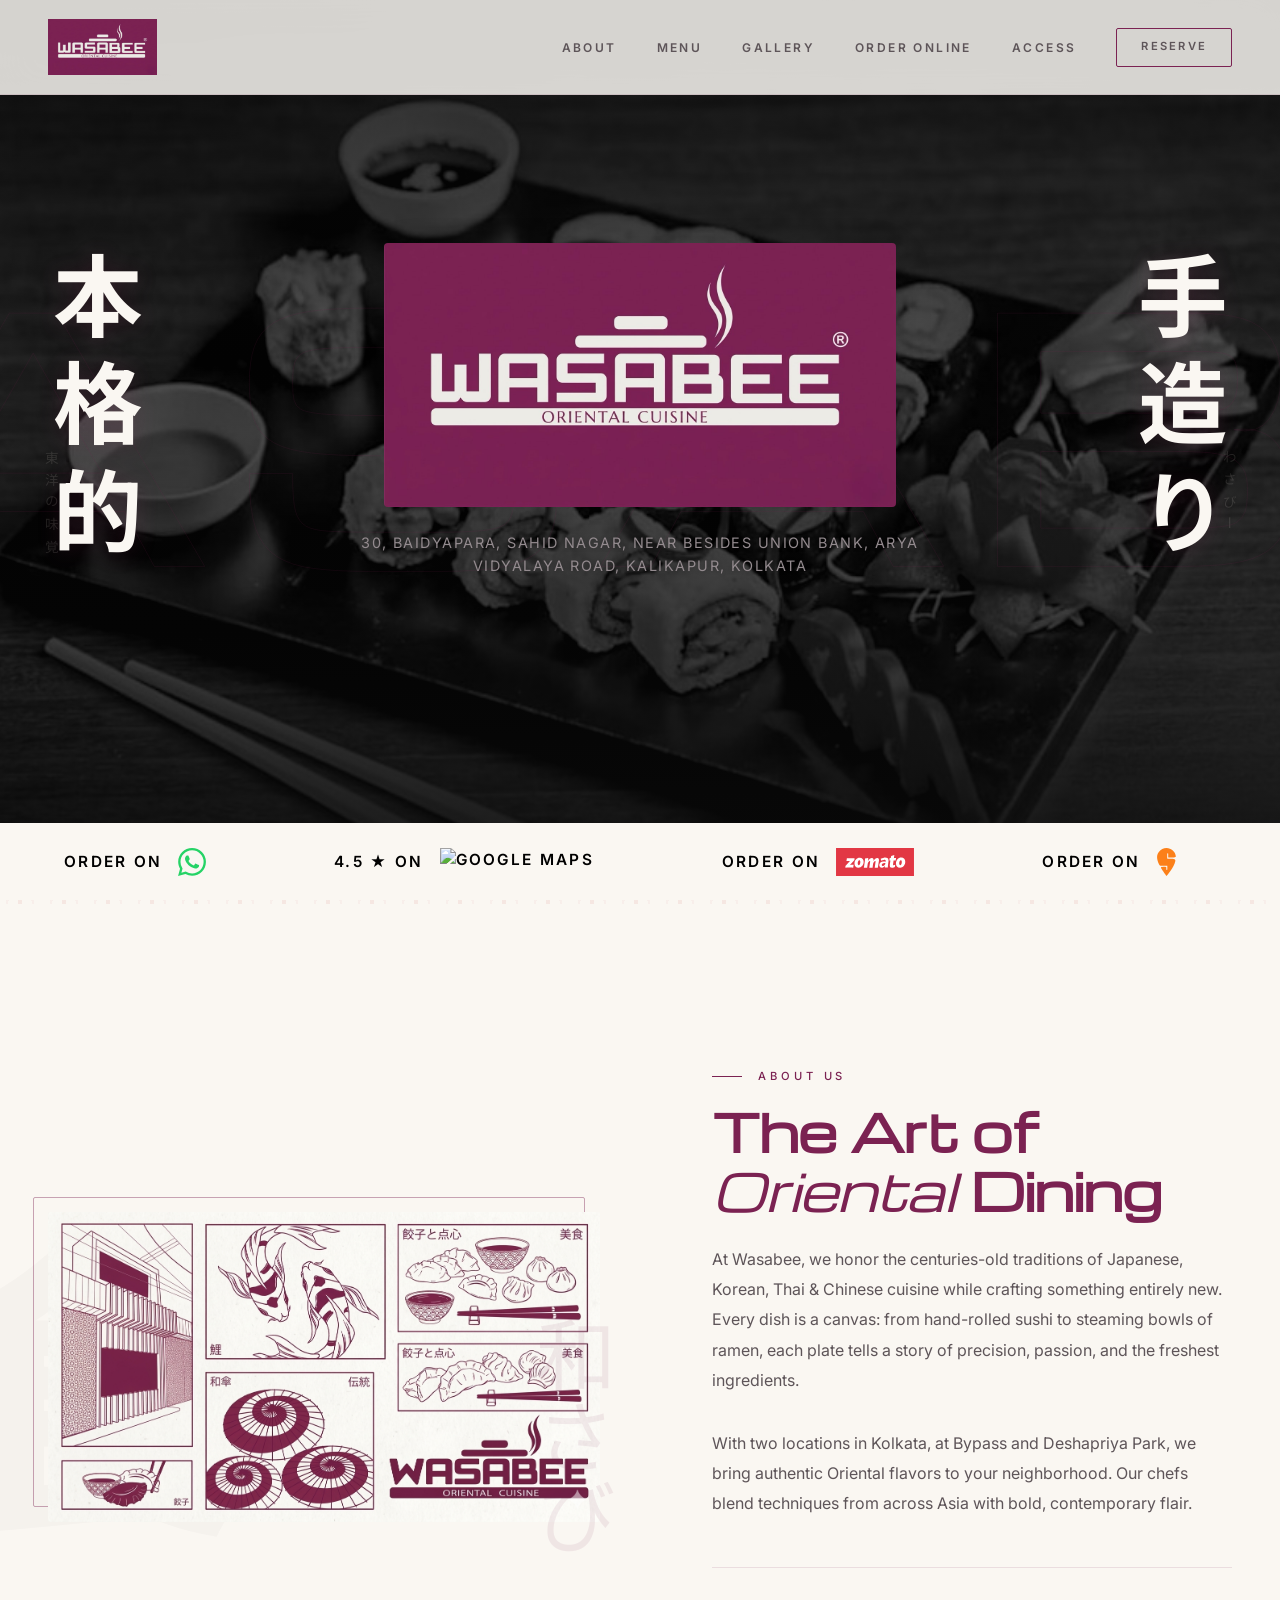
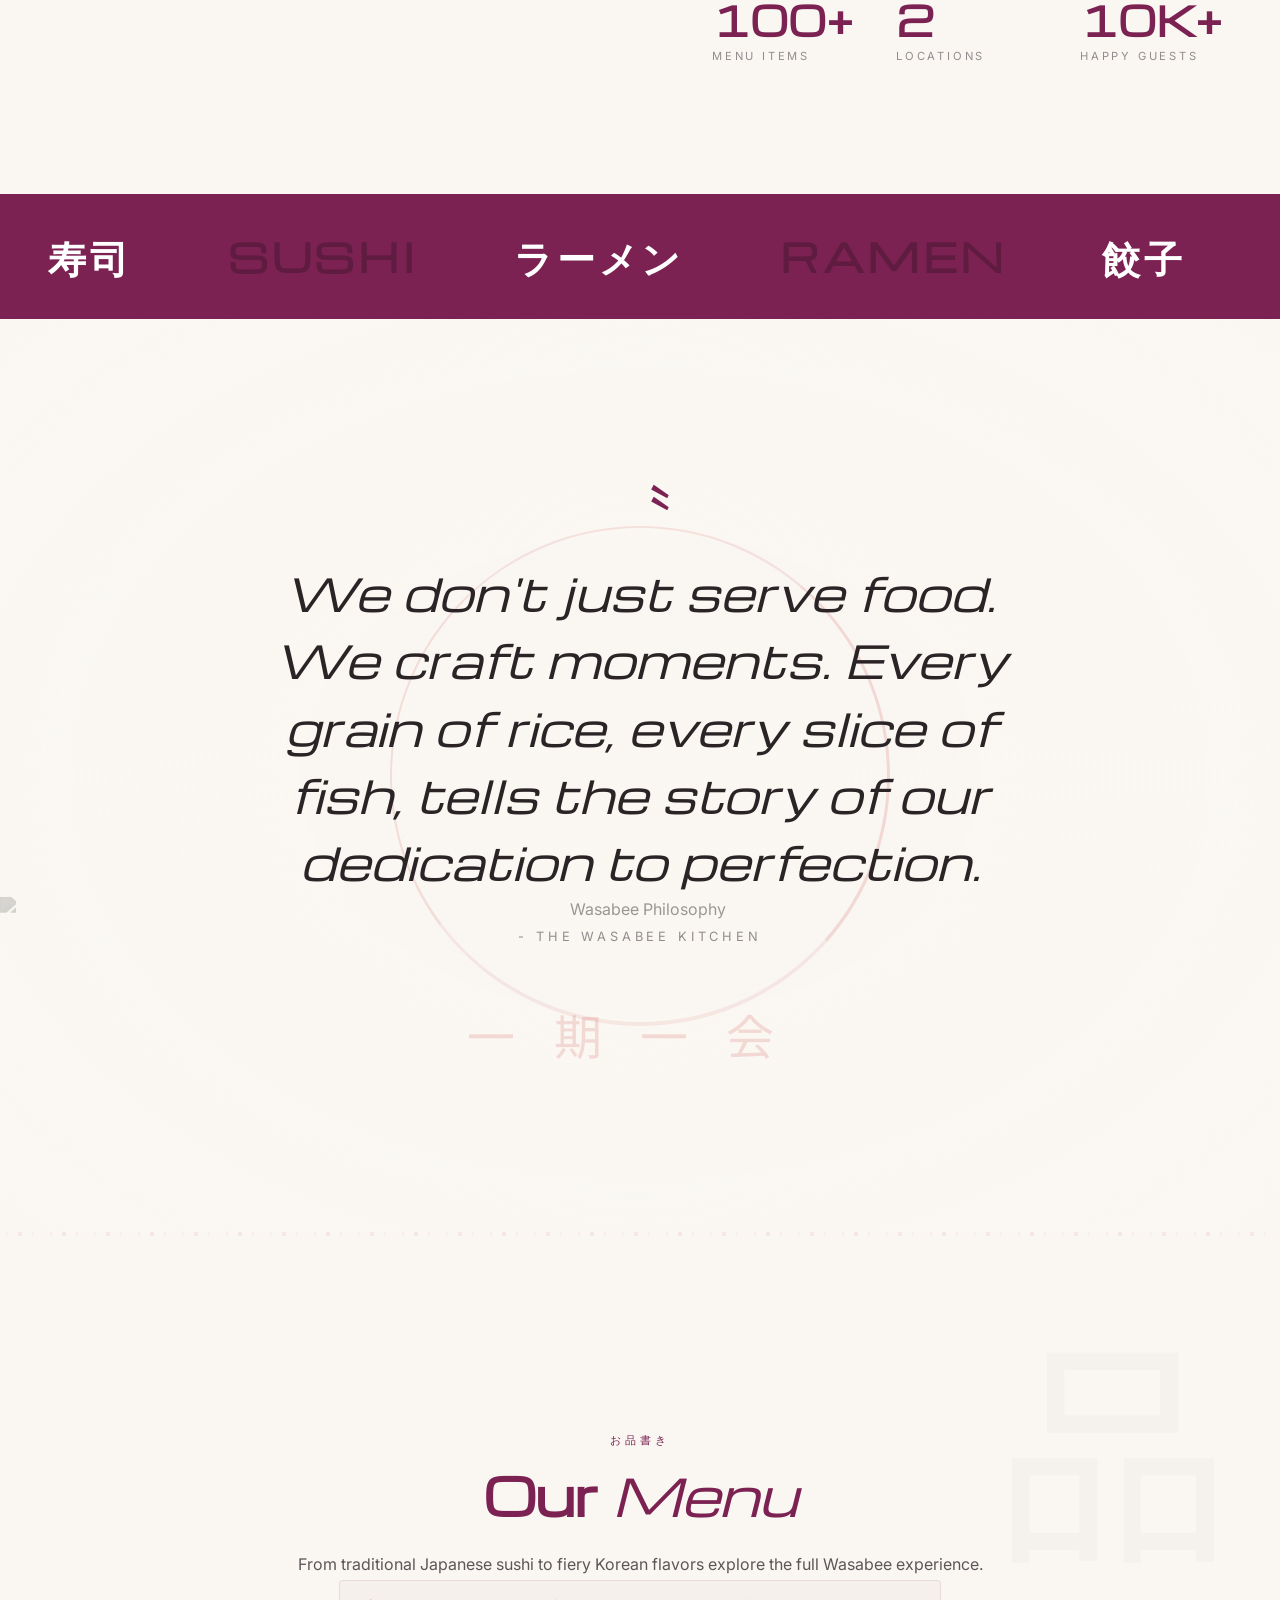
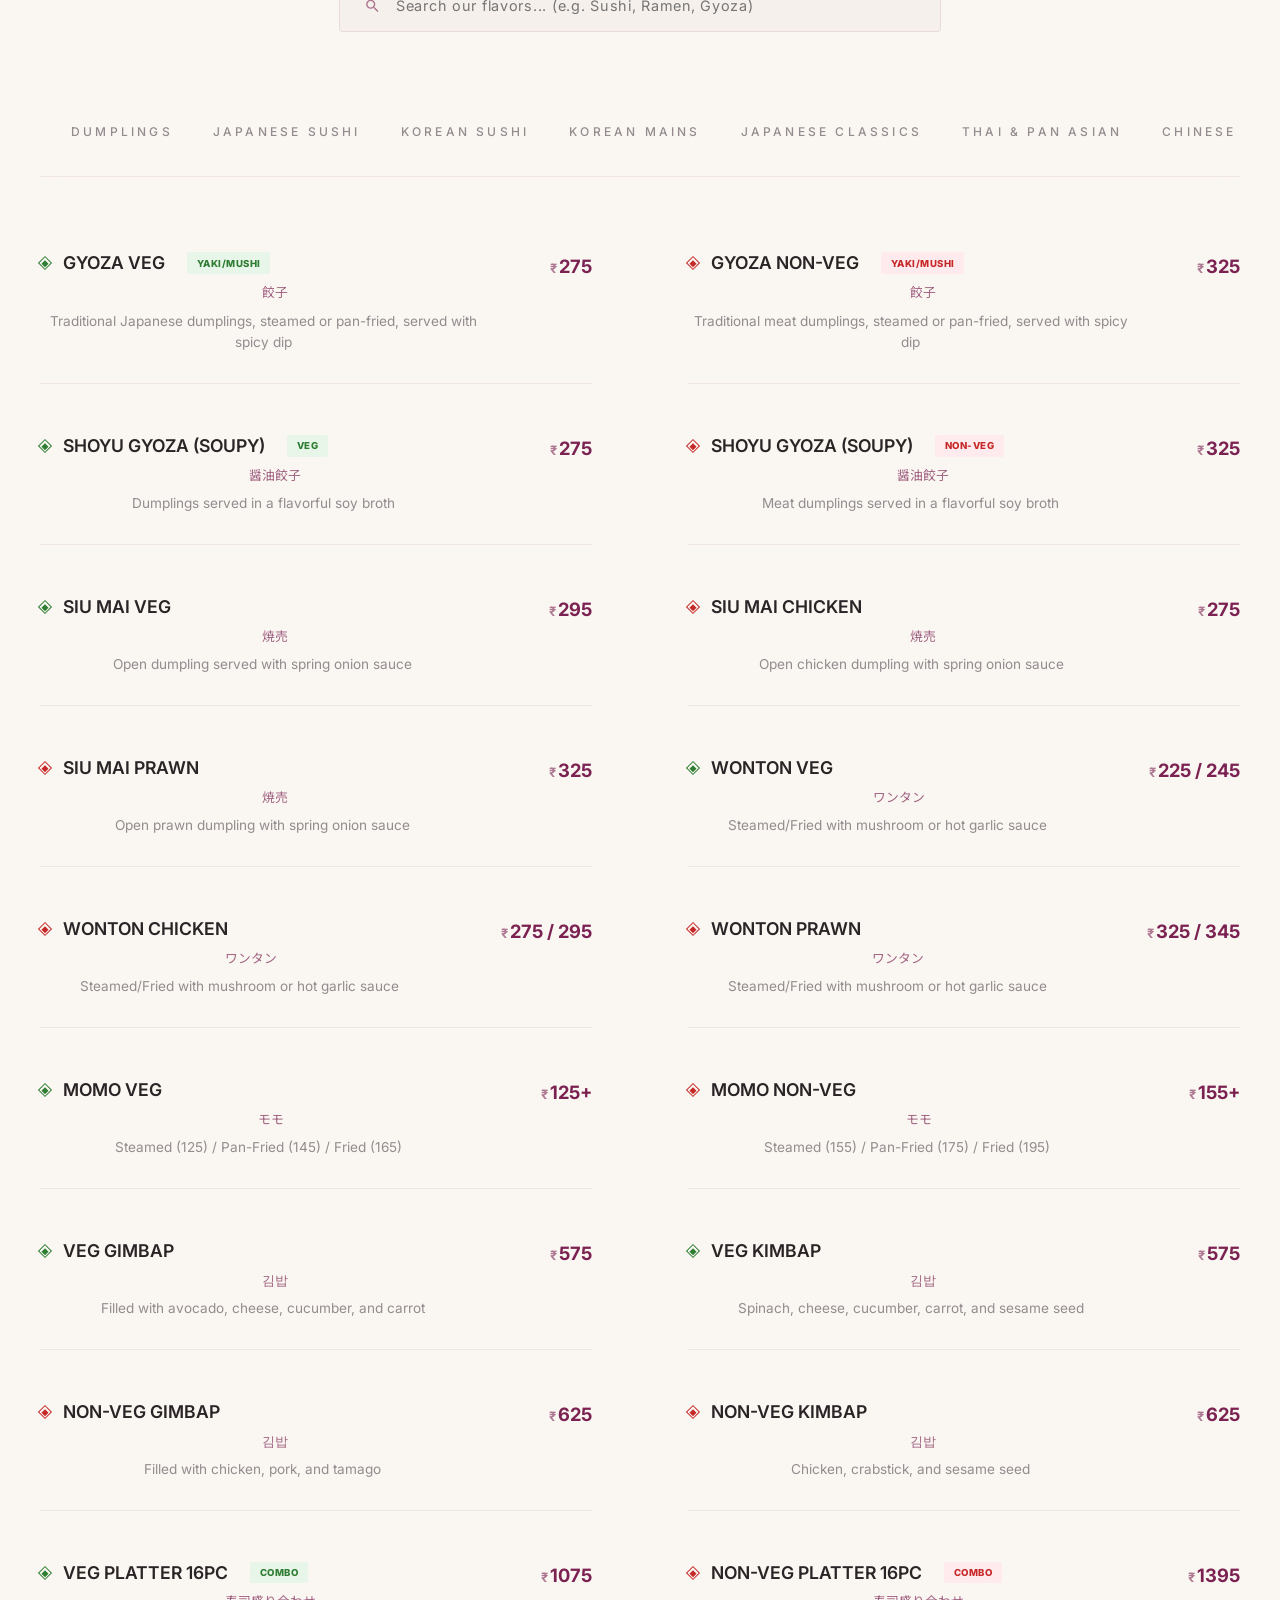
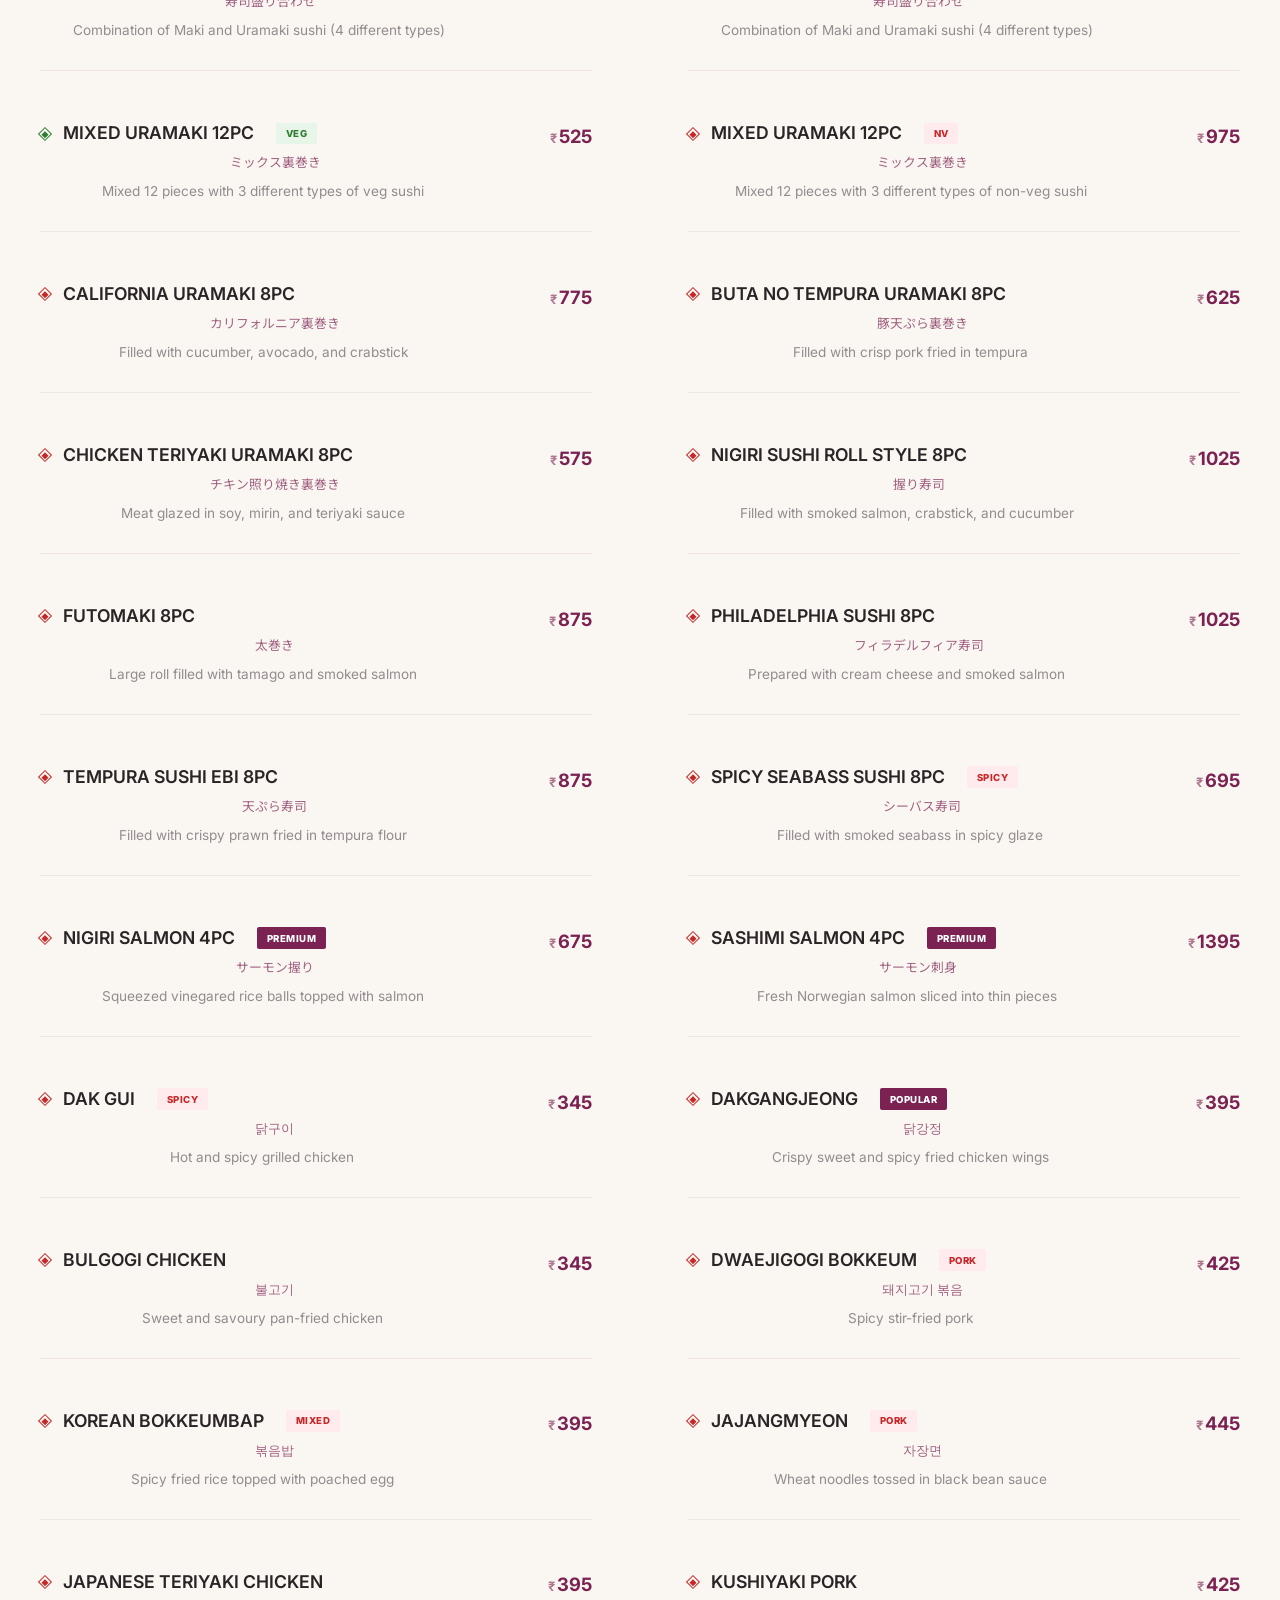
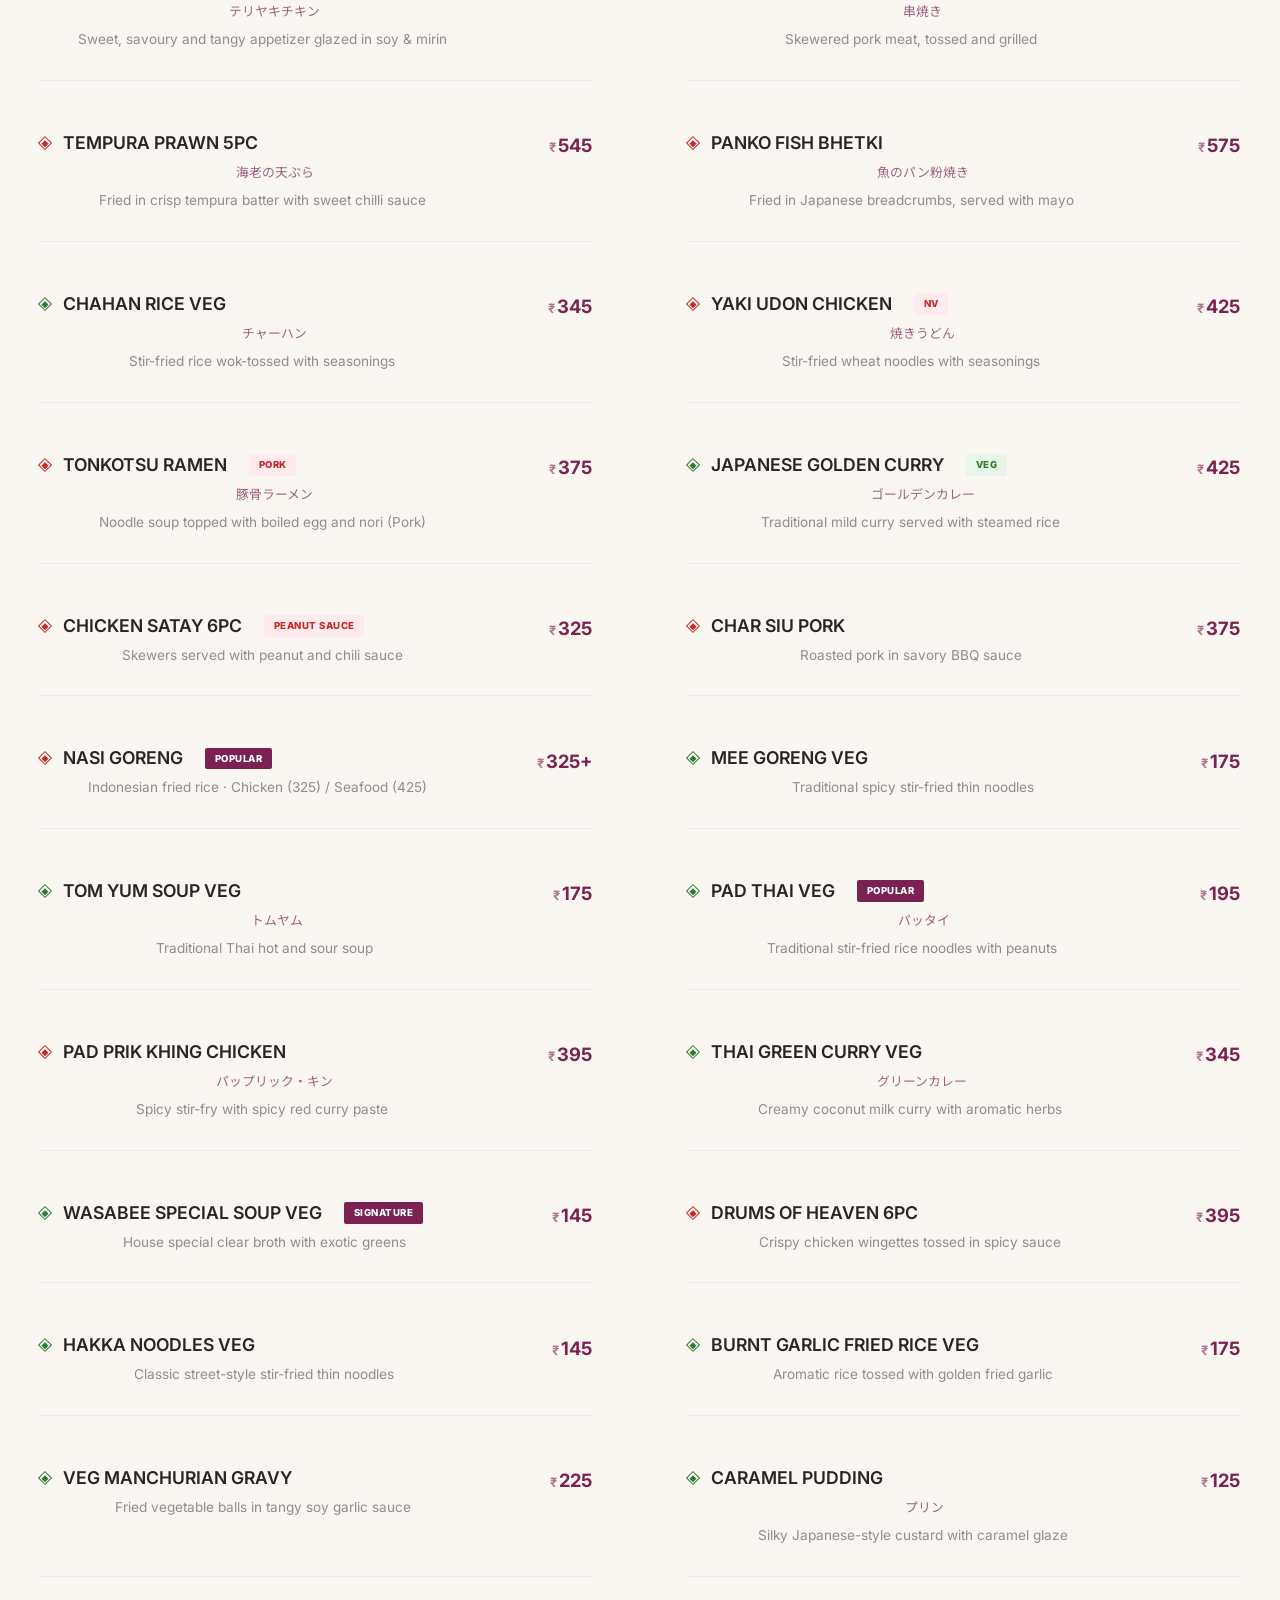
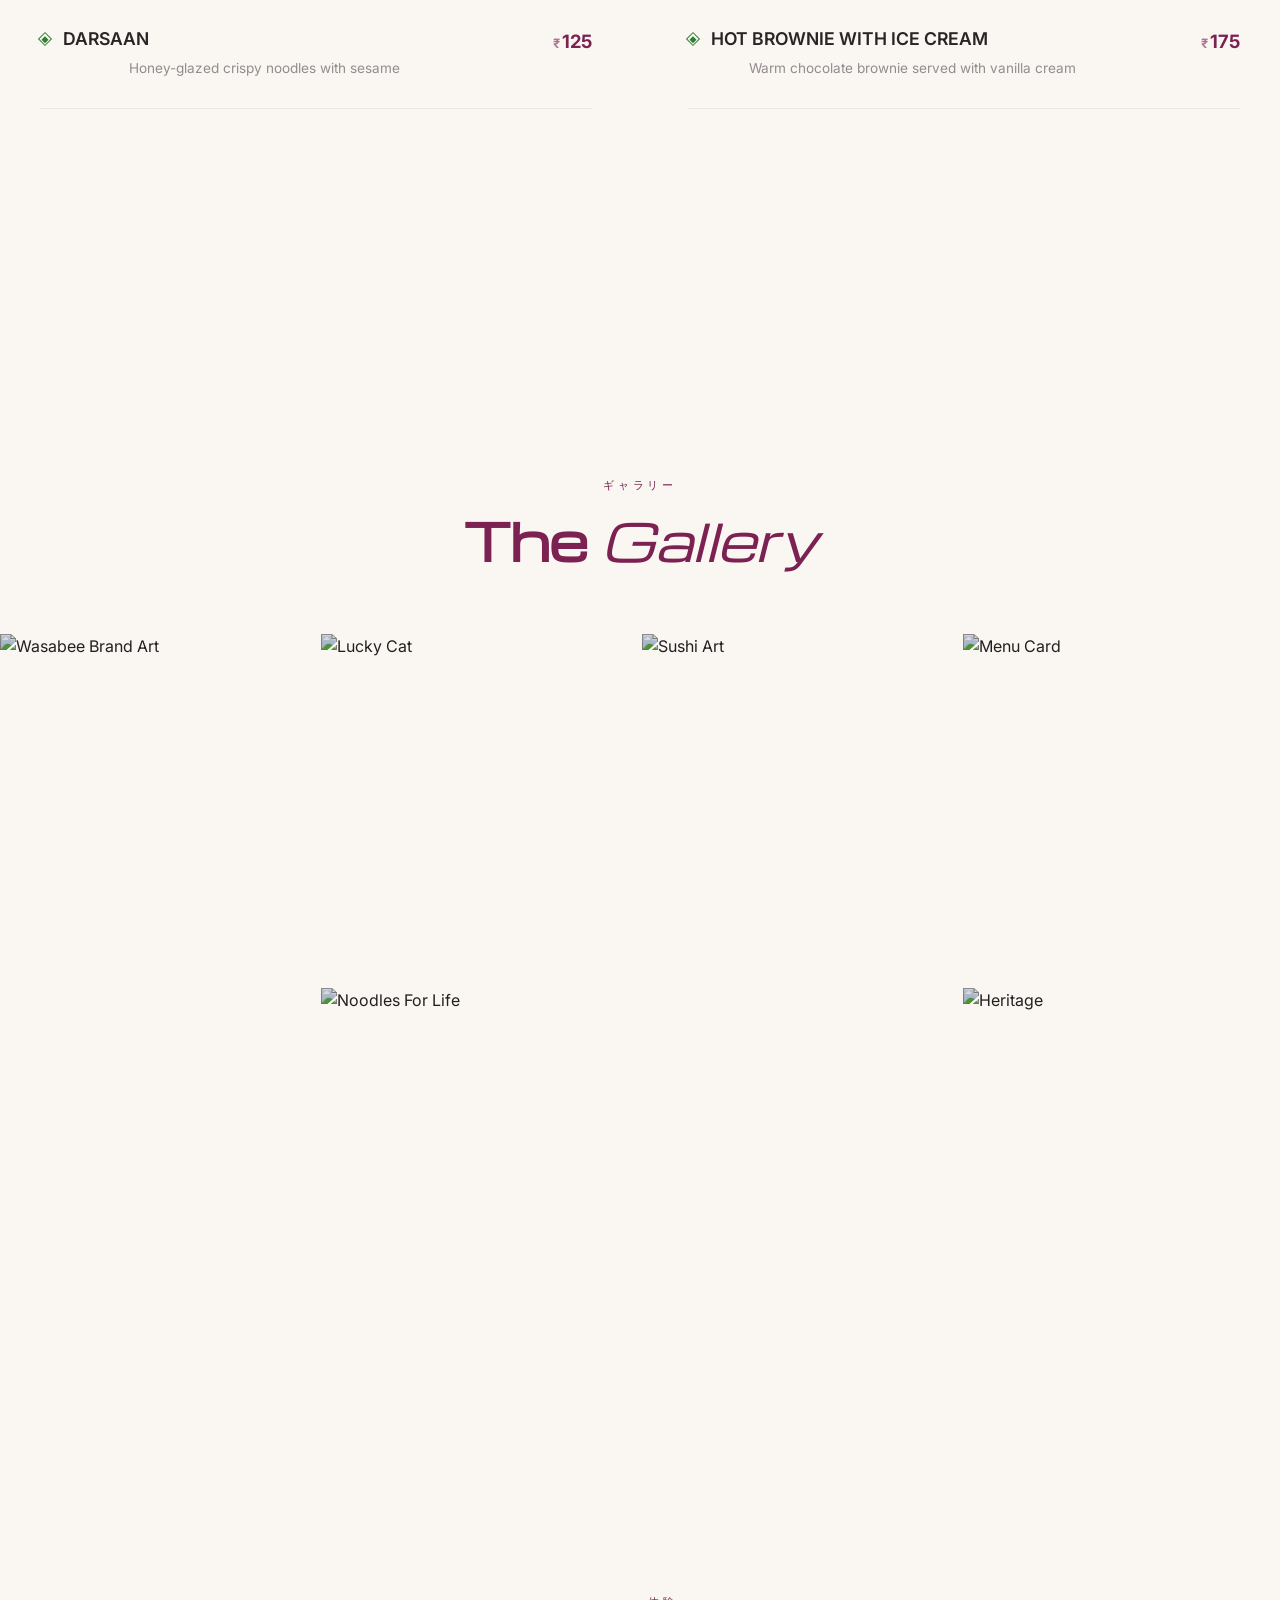
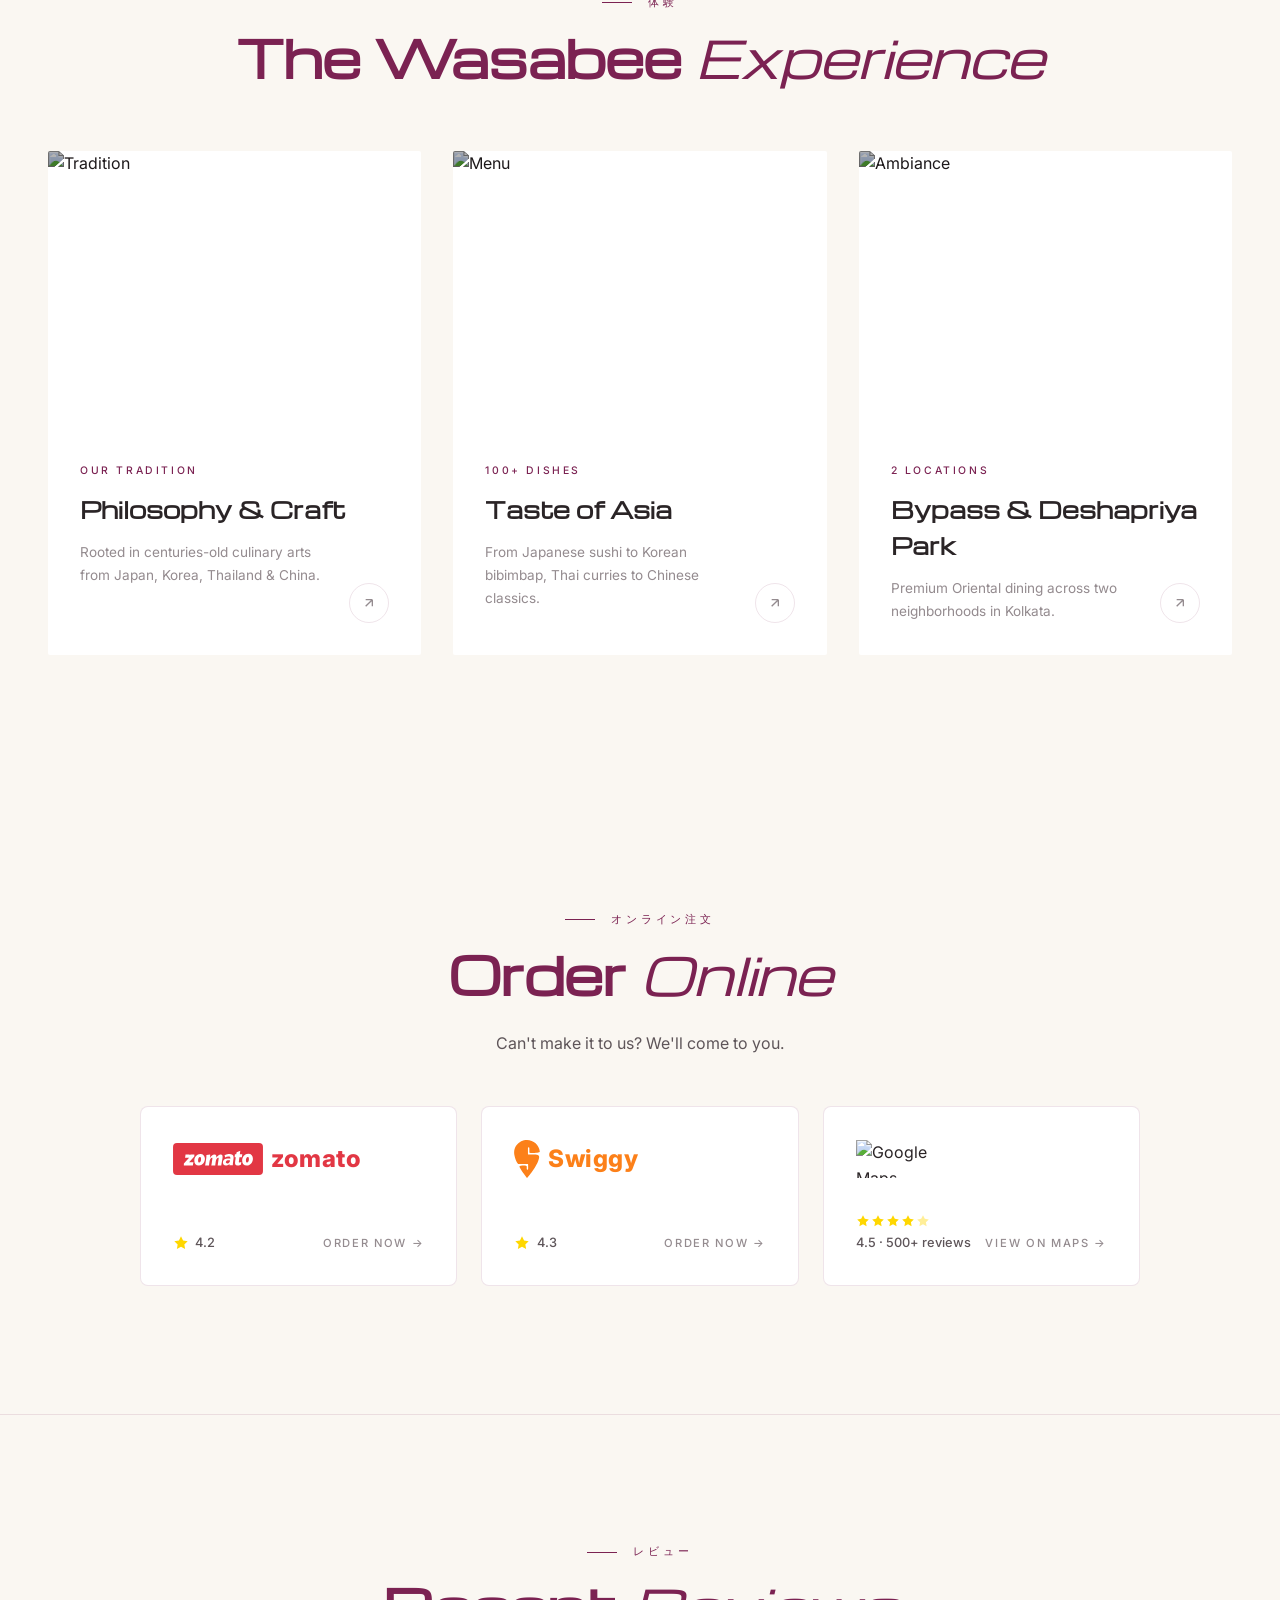
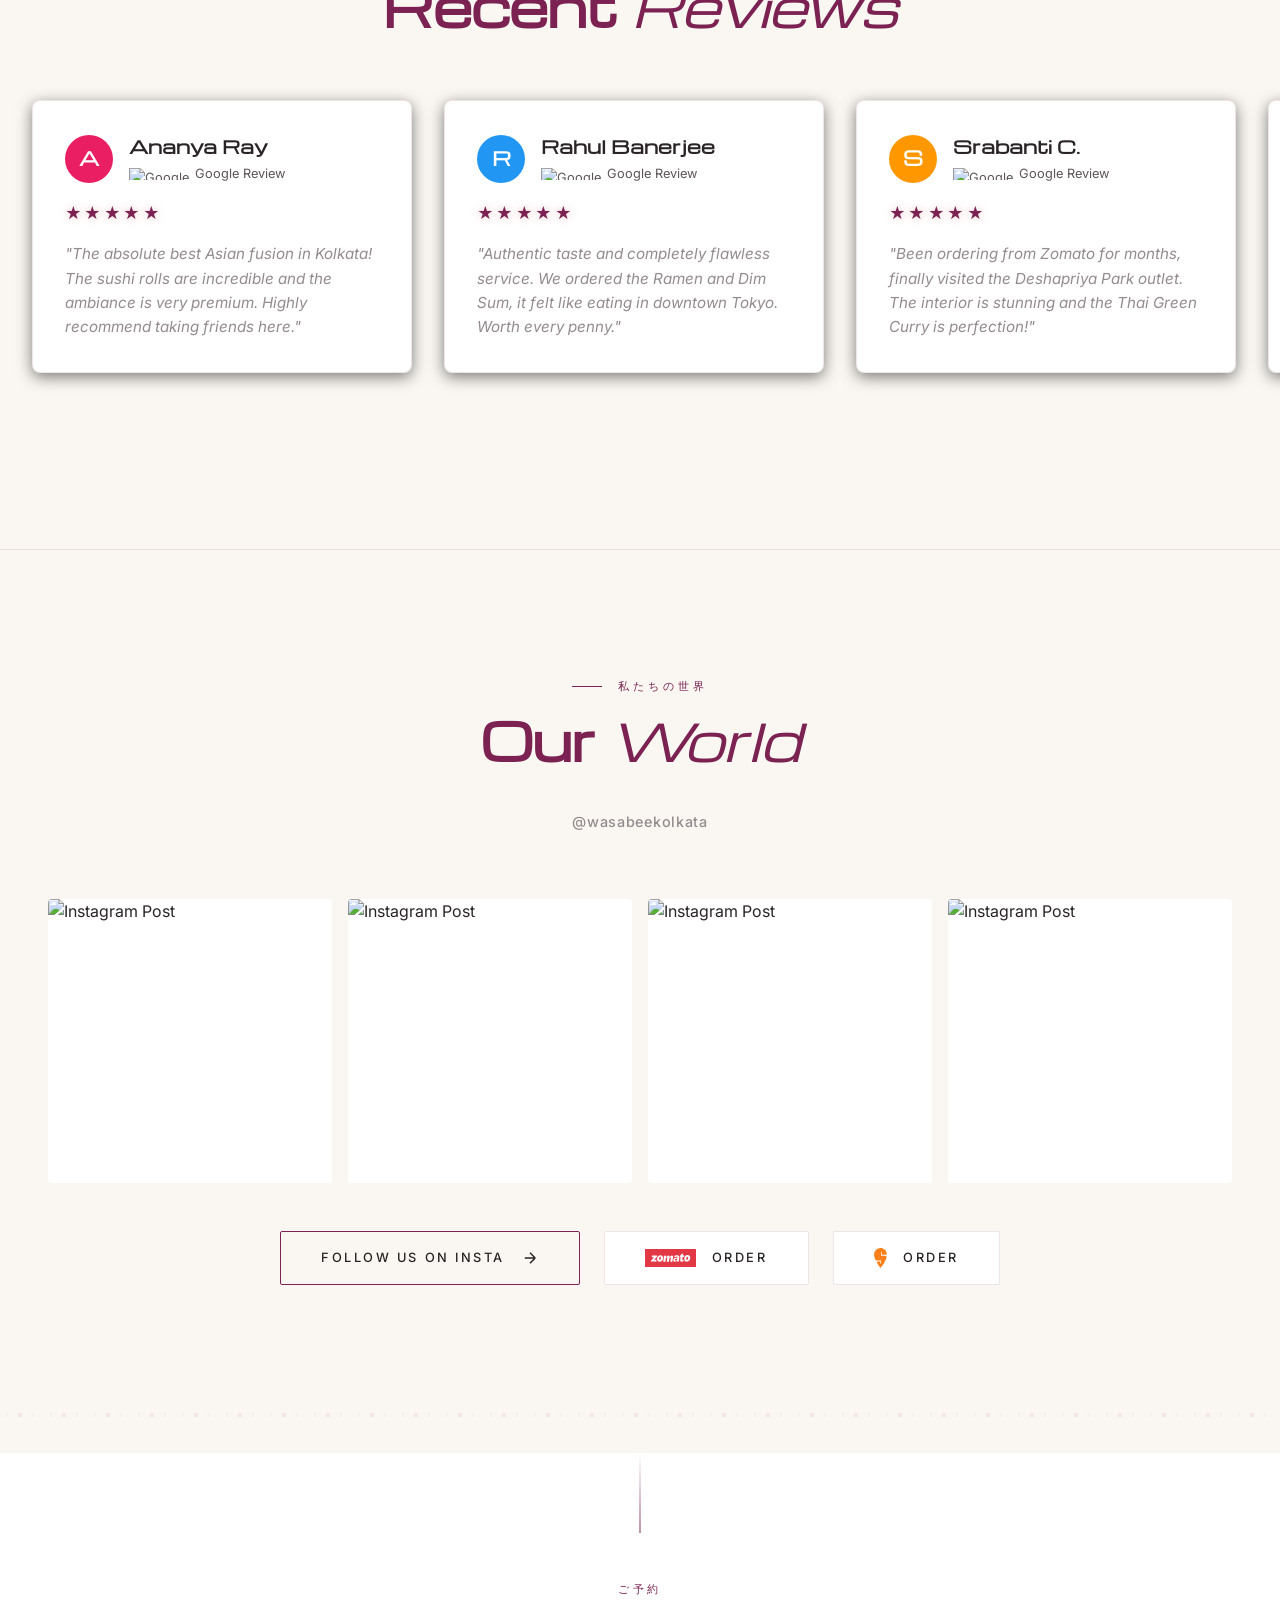
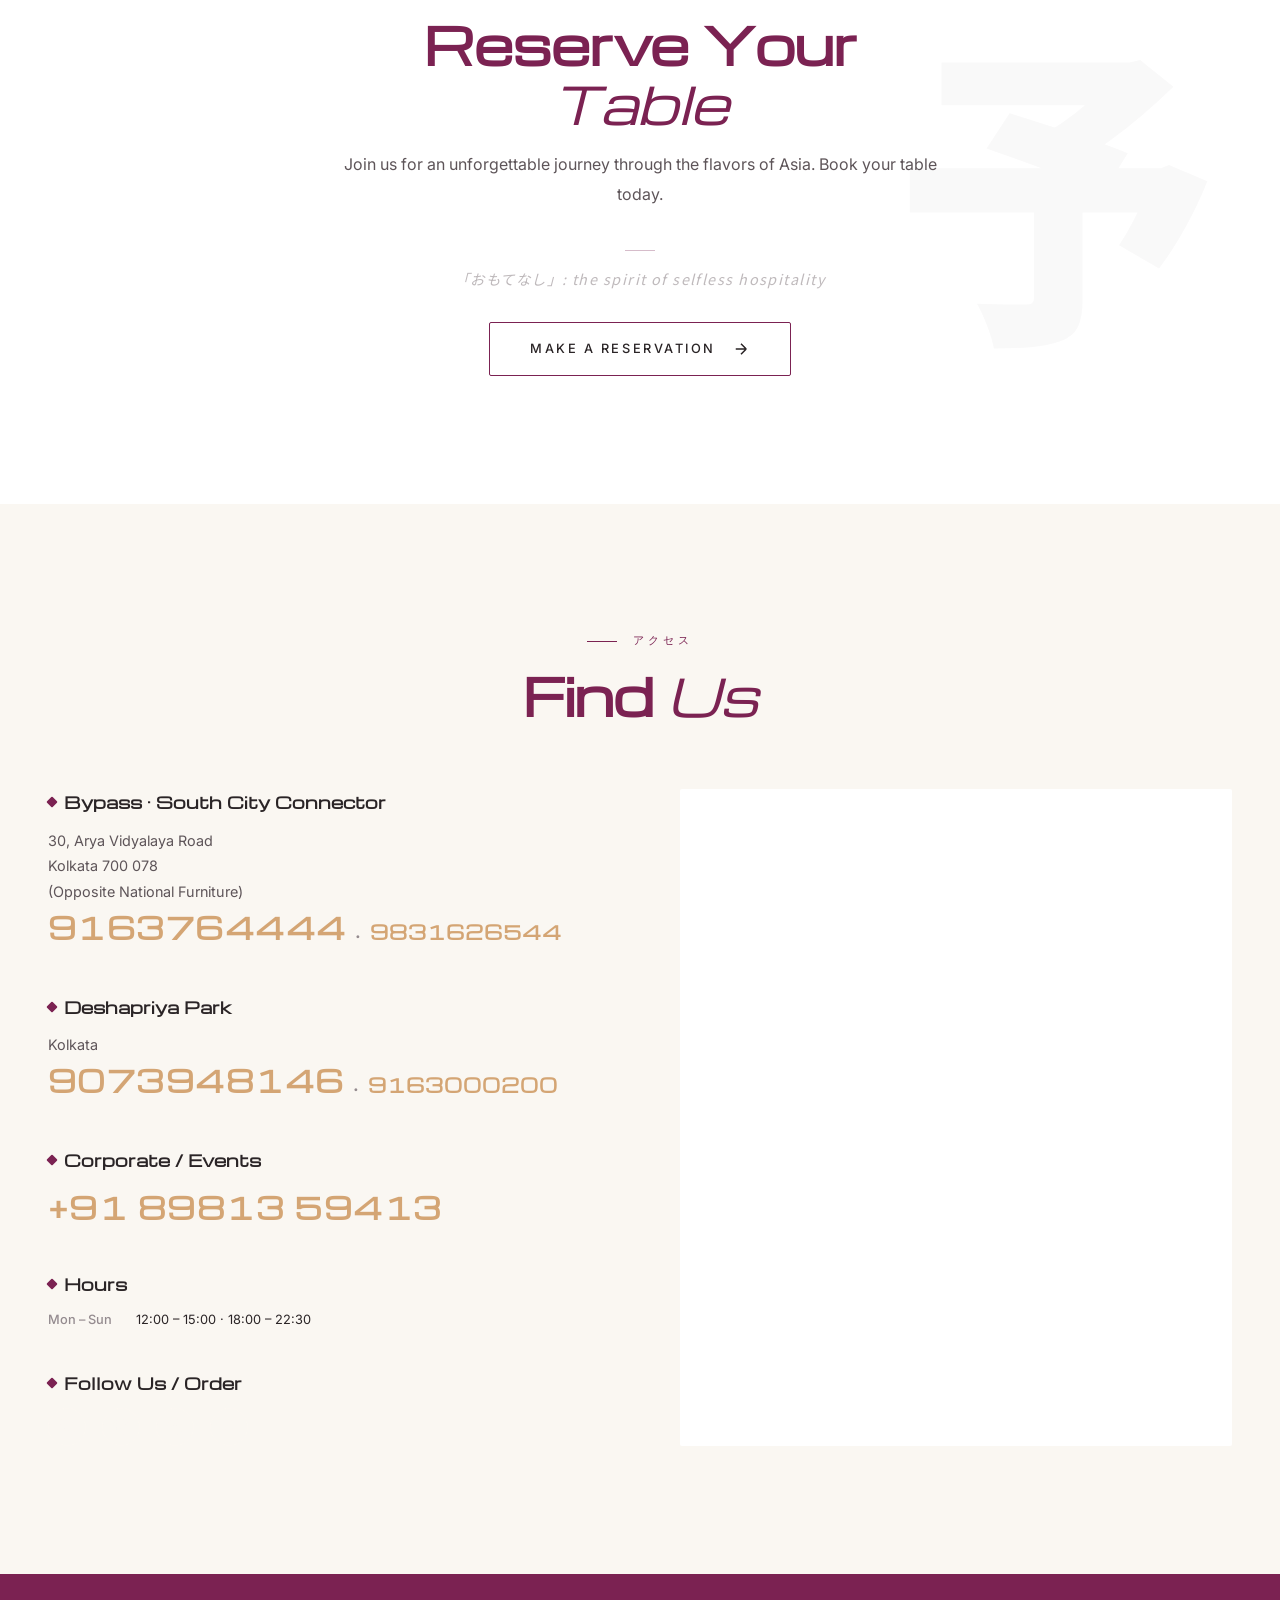
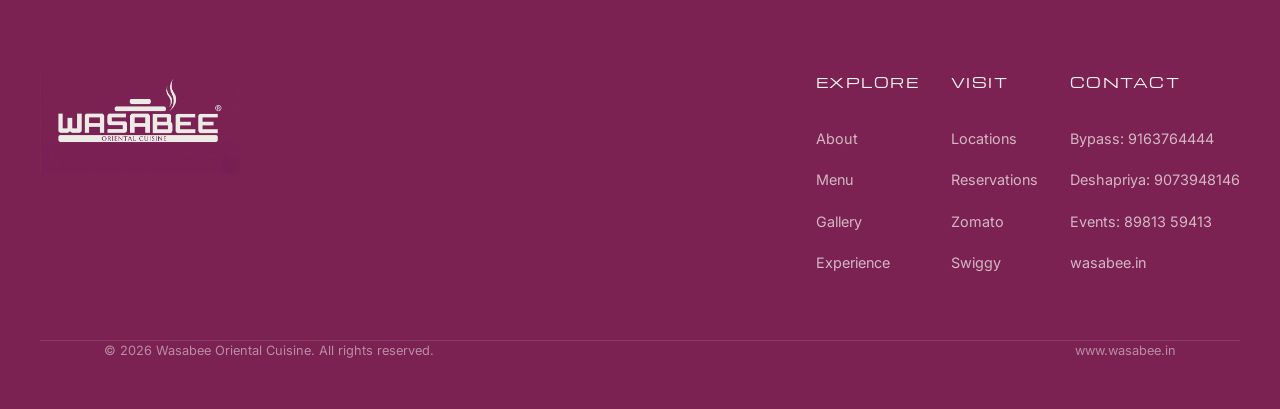
==== commit 9f008a1d: "Fix malformed and duplicated menu HTML block Agent-Logs-Url: https://github.com/souvikdhua/wasabeebr" ====
--- a/index.html
+++ b/index.html
@@ -733,12 +733,7 @@
             <p>Warm chocolate brownie served with vanilla cream</p>
           </div>
           <div class="menu-item-price"><span class="currency">₹</span>175</div>
-        </div>>Popular</span></h4><p>Crispy spiced chicken drumettes</p></div><div class="menu-item-price"><span class="currency">₹</span>395</div></div>
-
-        <!-- ═══ DESSERTS ═══ -->
-        <div class="menu-item reveal" data-category="desserts"><div class="menu-item-info"><h4><span class="diet-icon veg"></span>Caramel Pudding <span class="menu-badge veg">Veg</span></h4><div class="item-jp">プリン</div><p>Silky Japanese-style caramel pudding</p></div><div class="menu-item-price"><span class="currency">₹</span>125</div></div>
-        <div class="menu-item reveal" data-category="desserts"><div class="menu-item-info"><h4><span class="diet-icon veg"></span>Darsaan</h4><p>Crispy fried noodles with honey glaze</p></div><div class="menu-item-price"><span class="currency">₹</span>125</div></div>
-        <div class="menu-item reveal" data-category="desserts"><div class="menu-item-info"><h4><span class="diet-icon veg"></span>Hot Brownie <span class="menu-badge chef">Must Try</span></h4><p>Warm chocolate brownie with ice cream</p></div><div class="menu-item-price"><span class="currency">₹</span>175</div></div>
+        </div>
       </div>
     </div>
   </section>
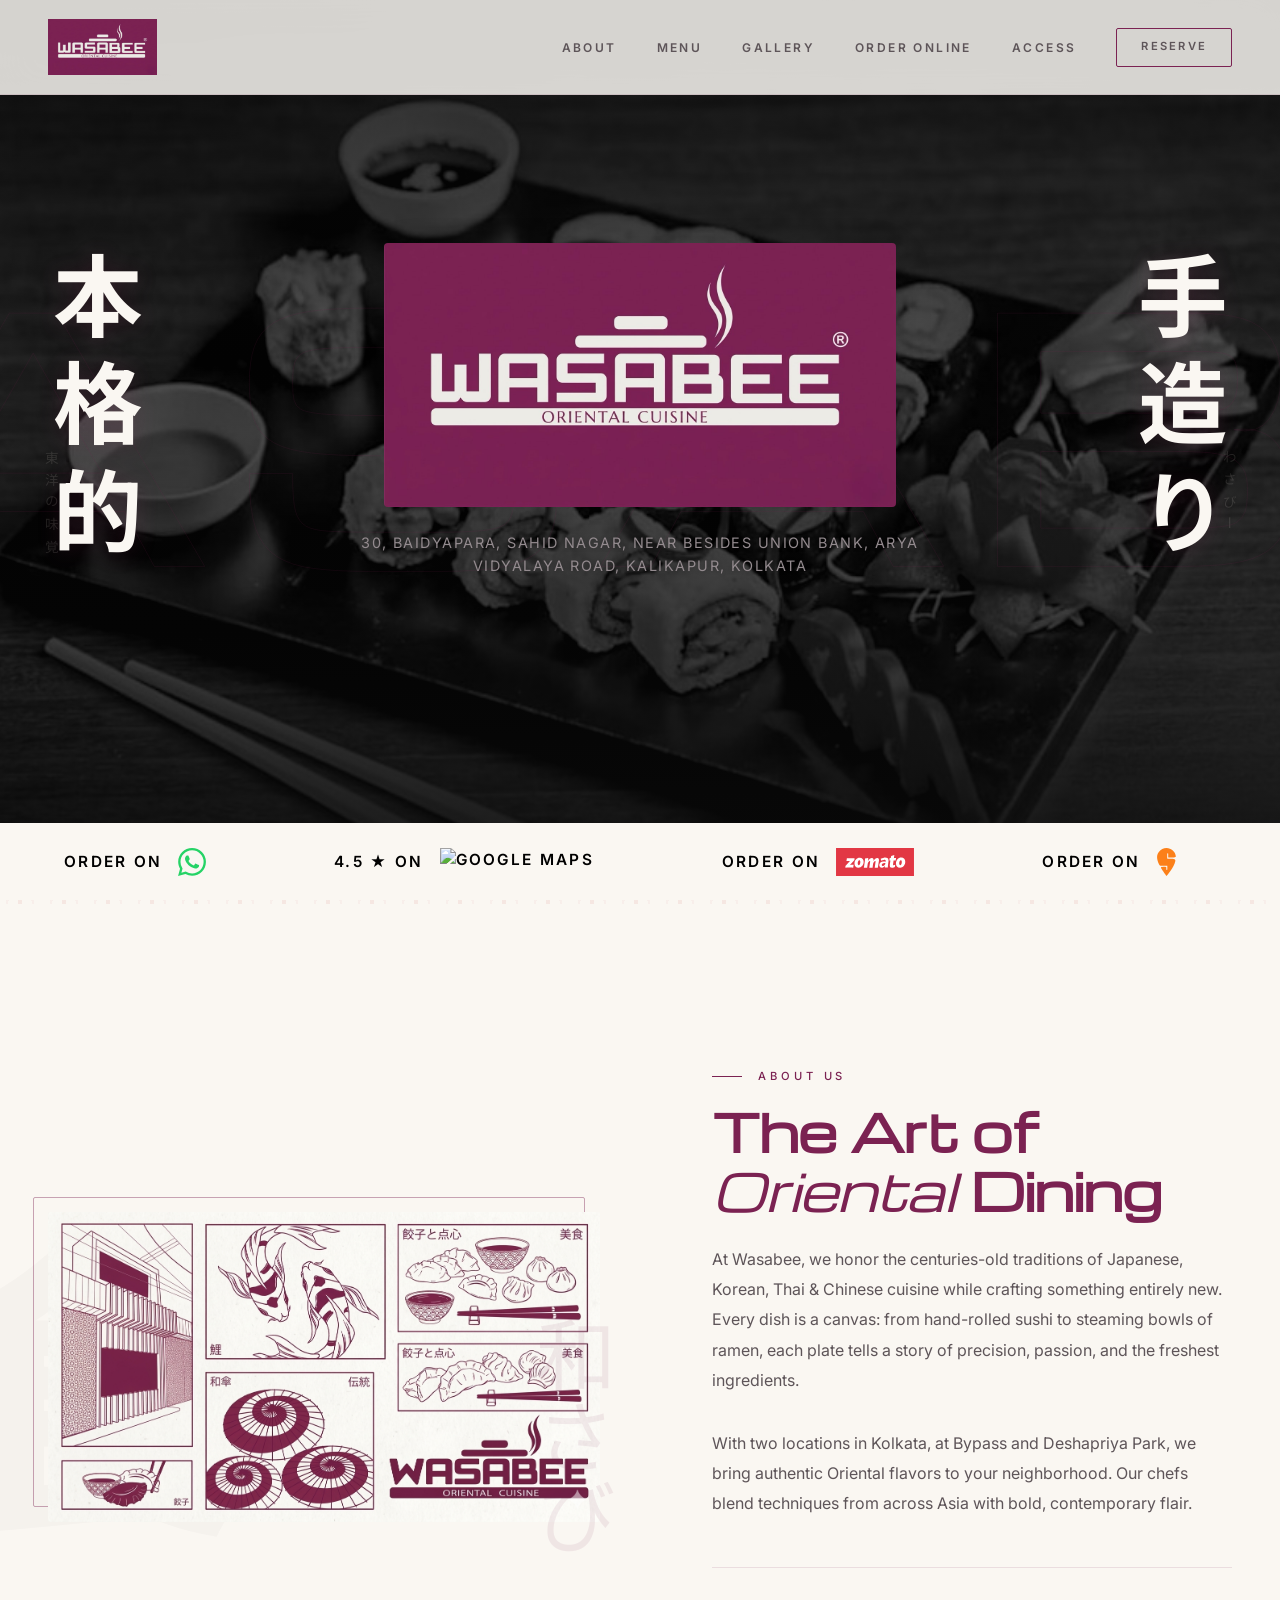
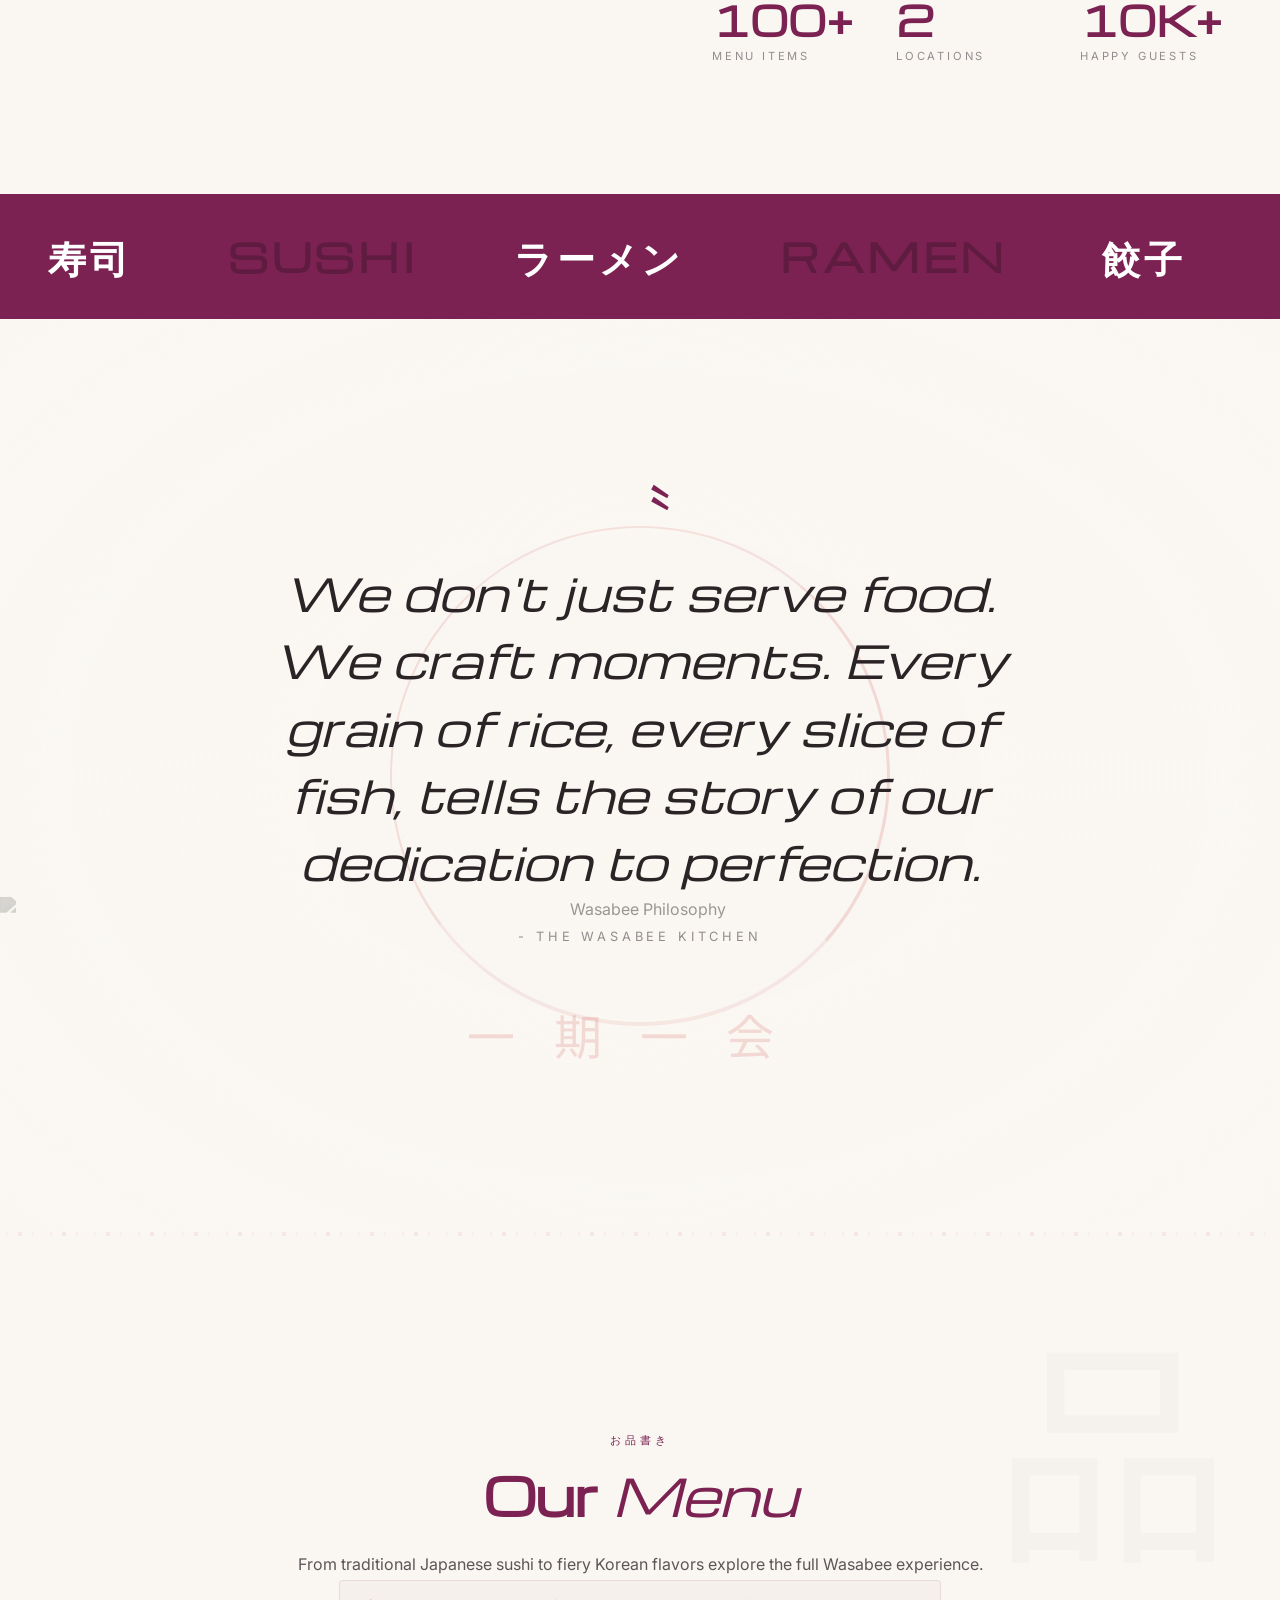
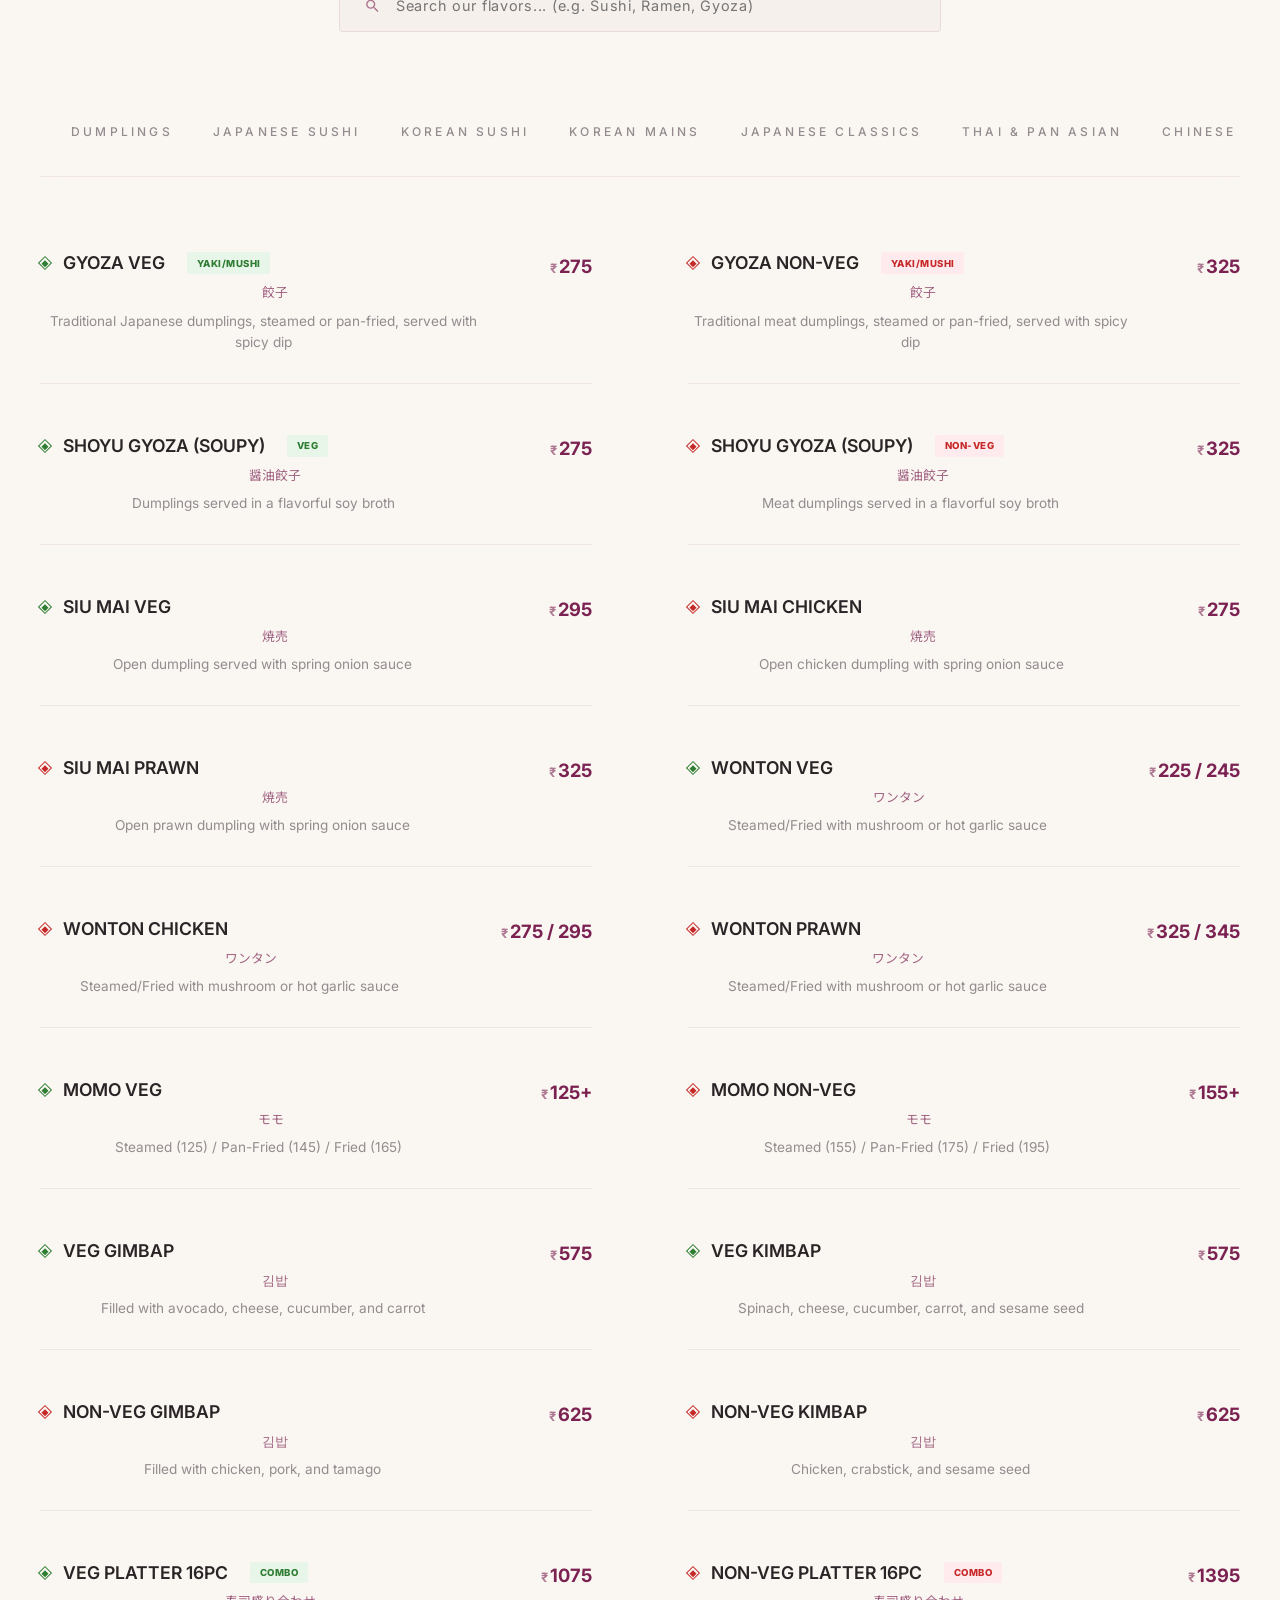
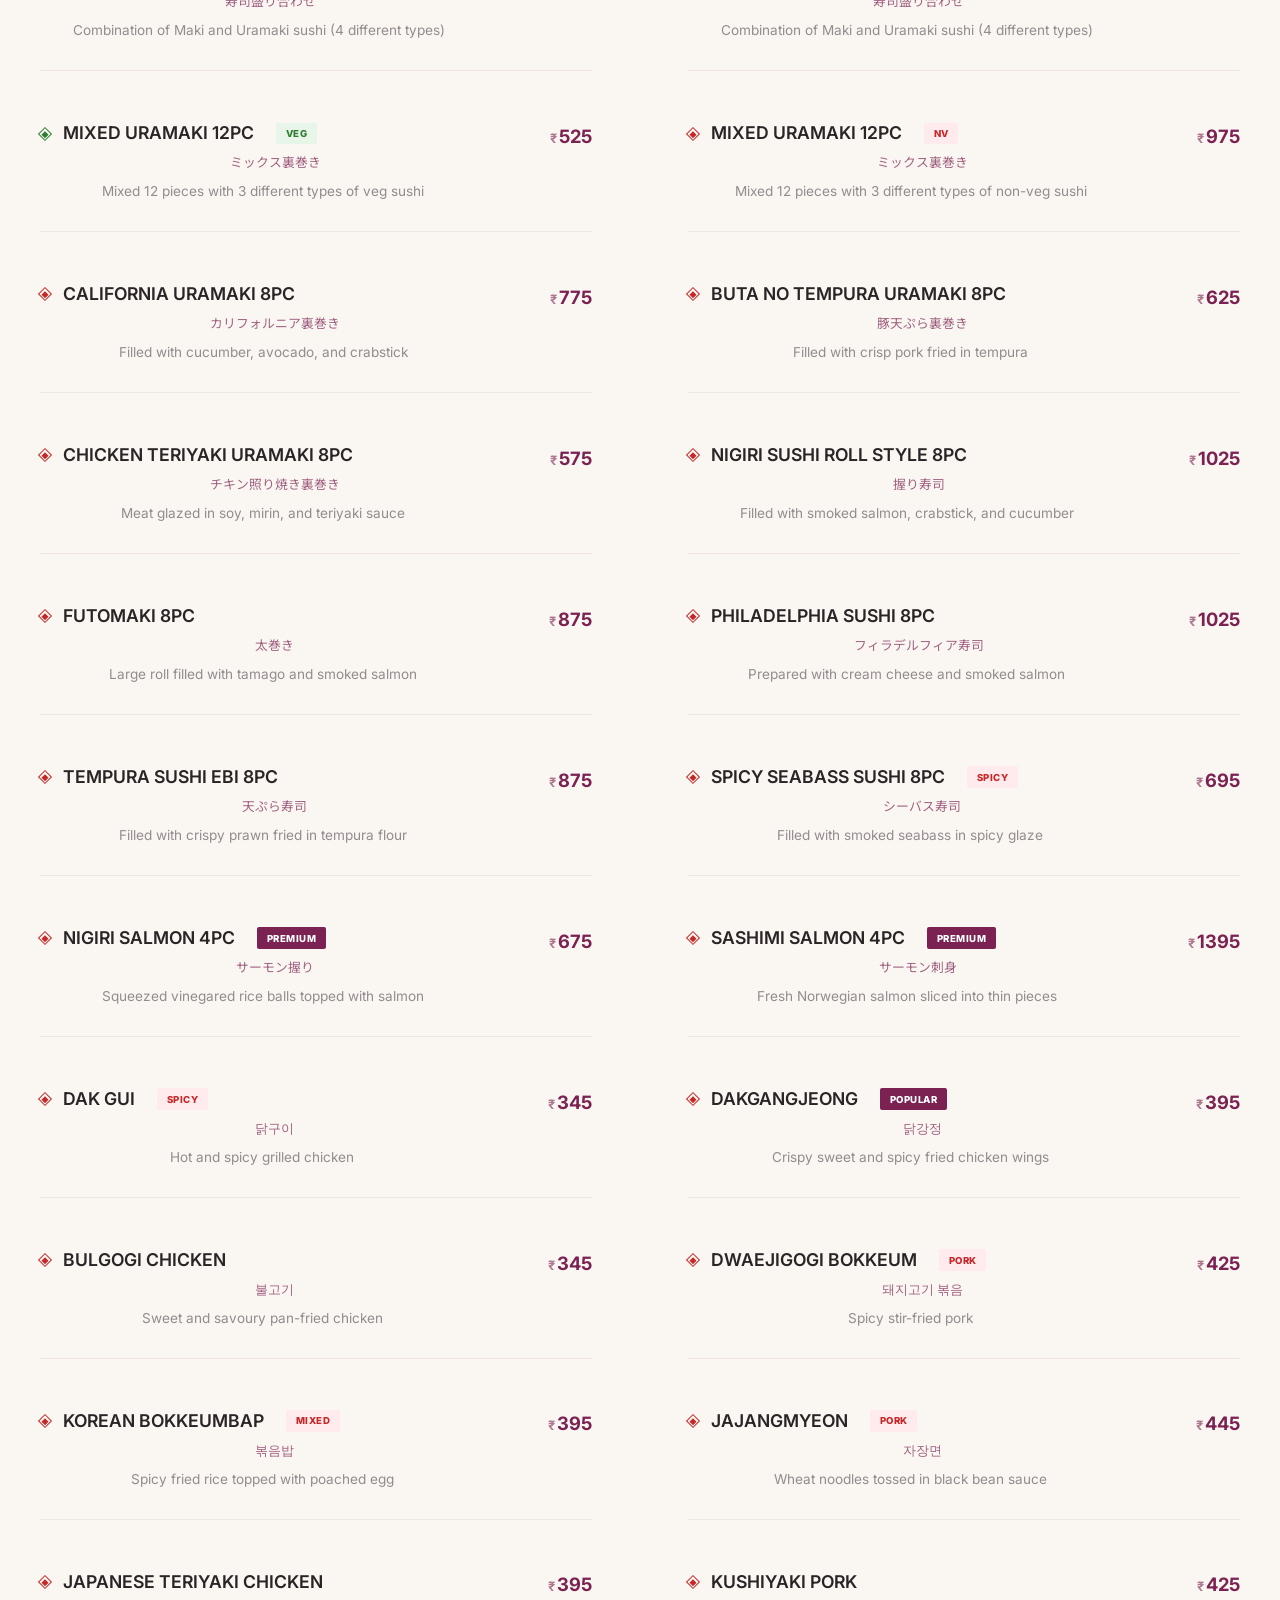
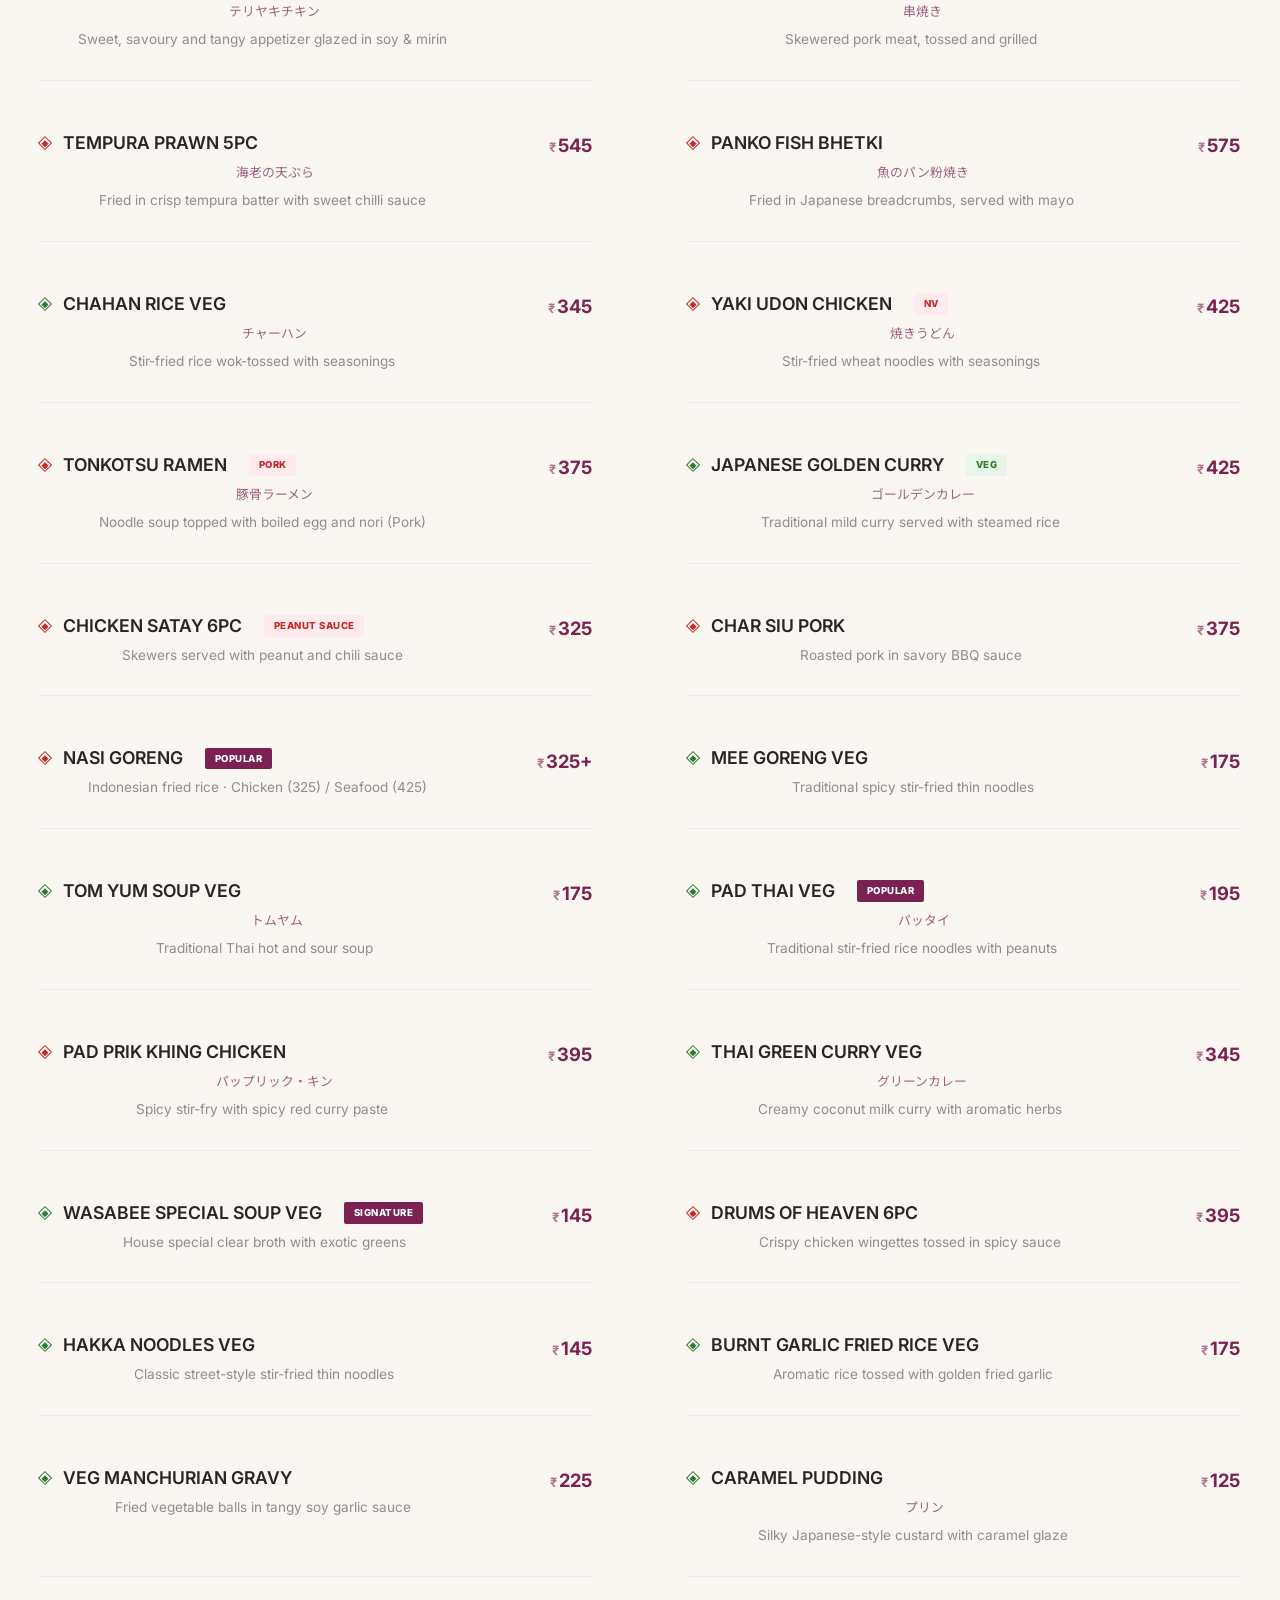
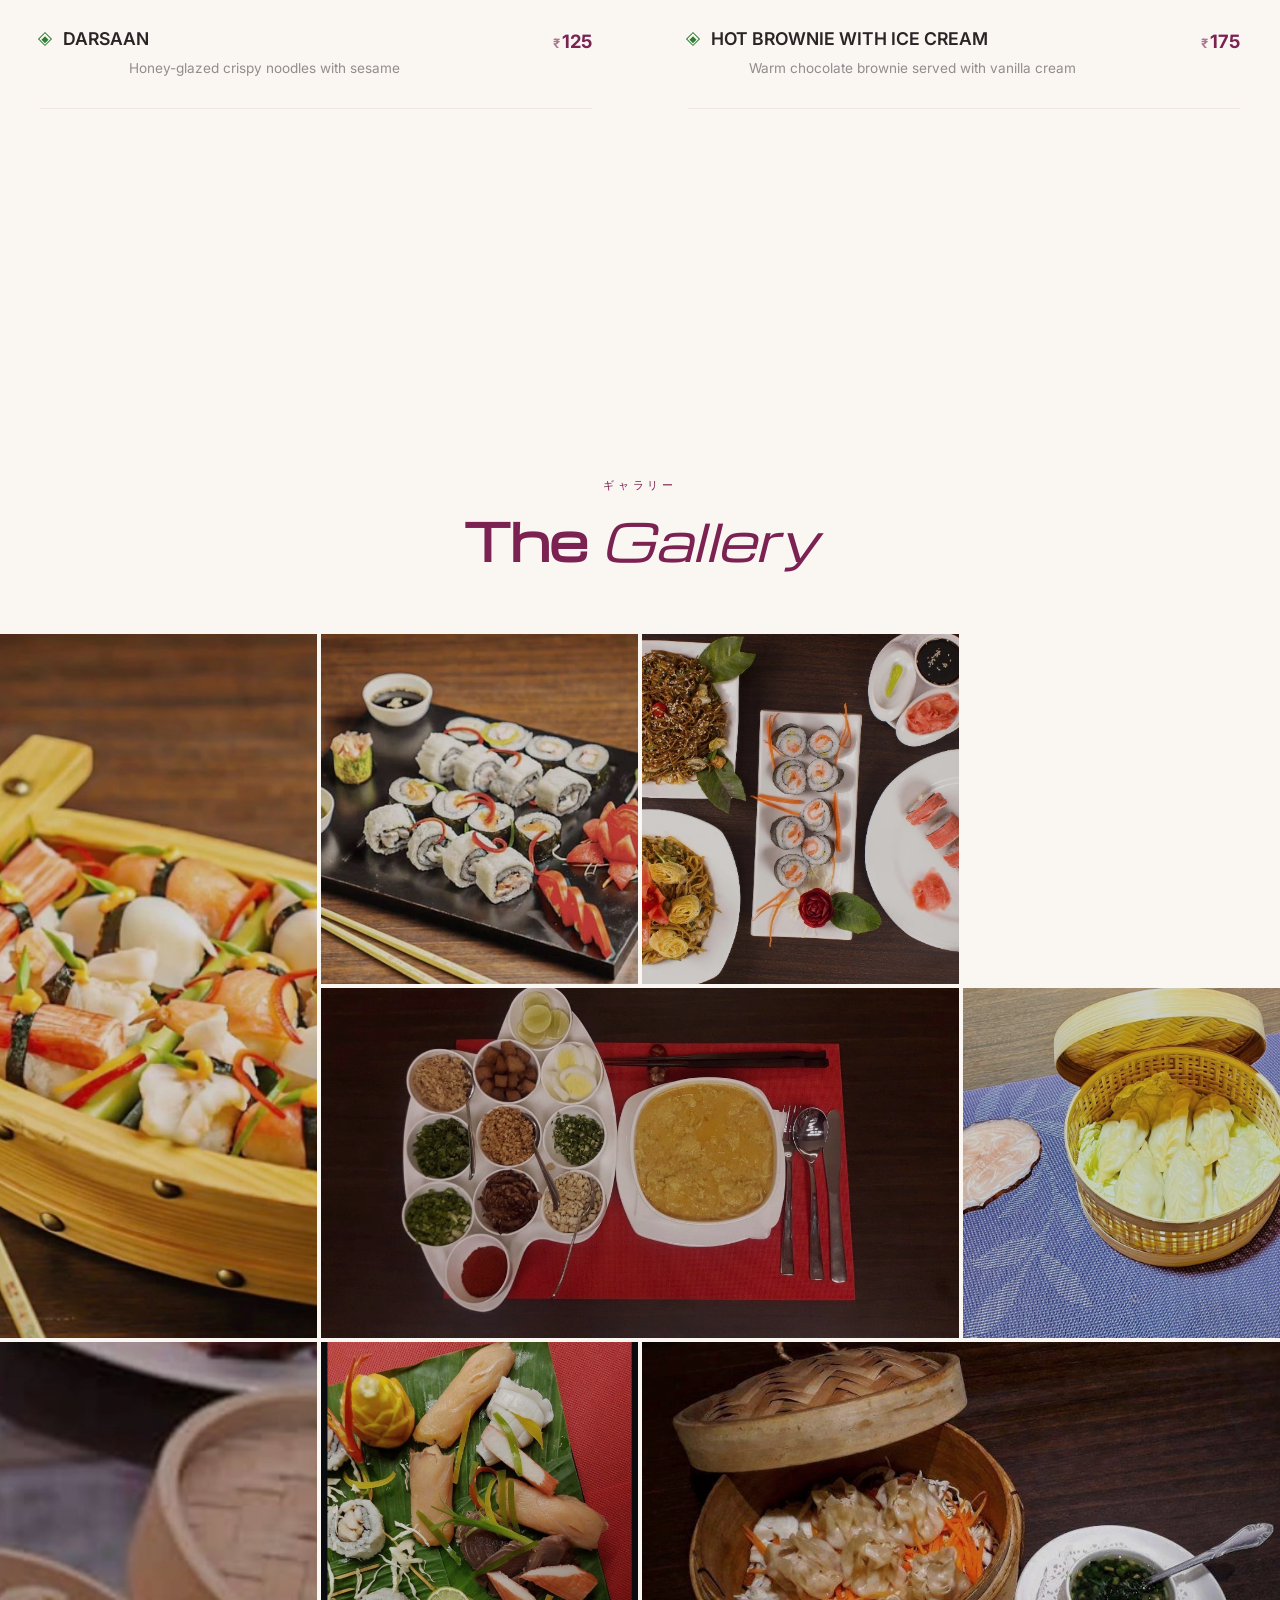
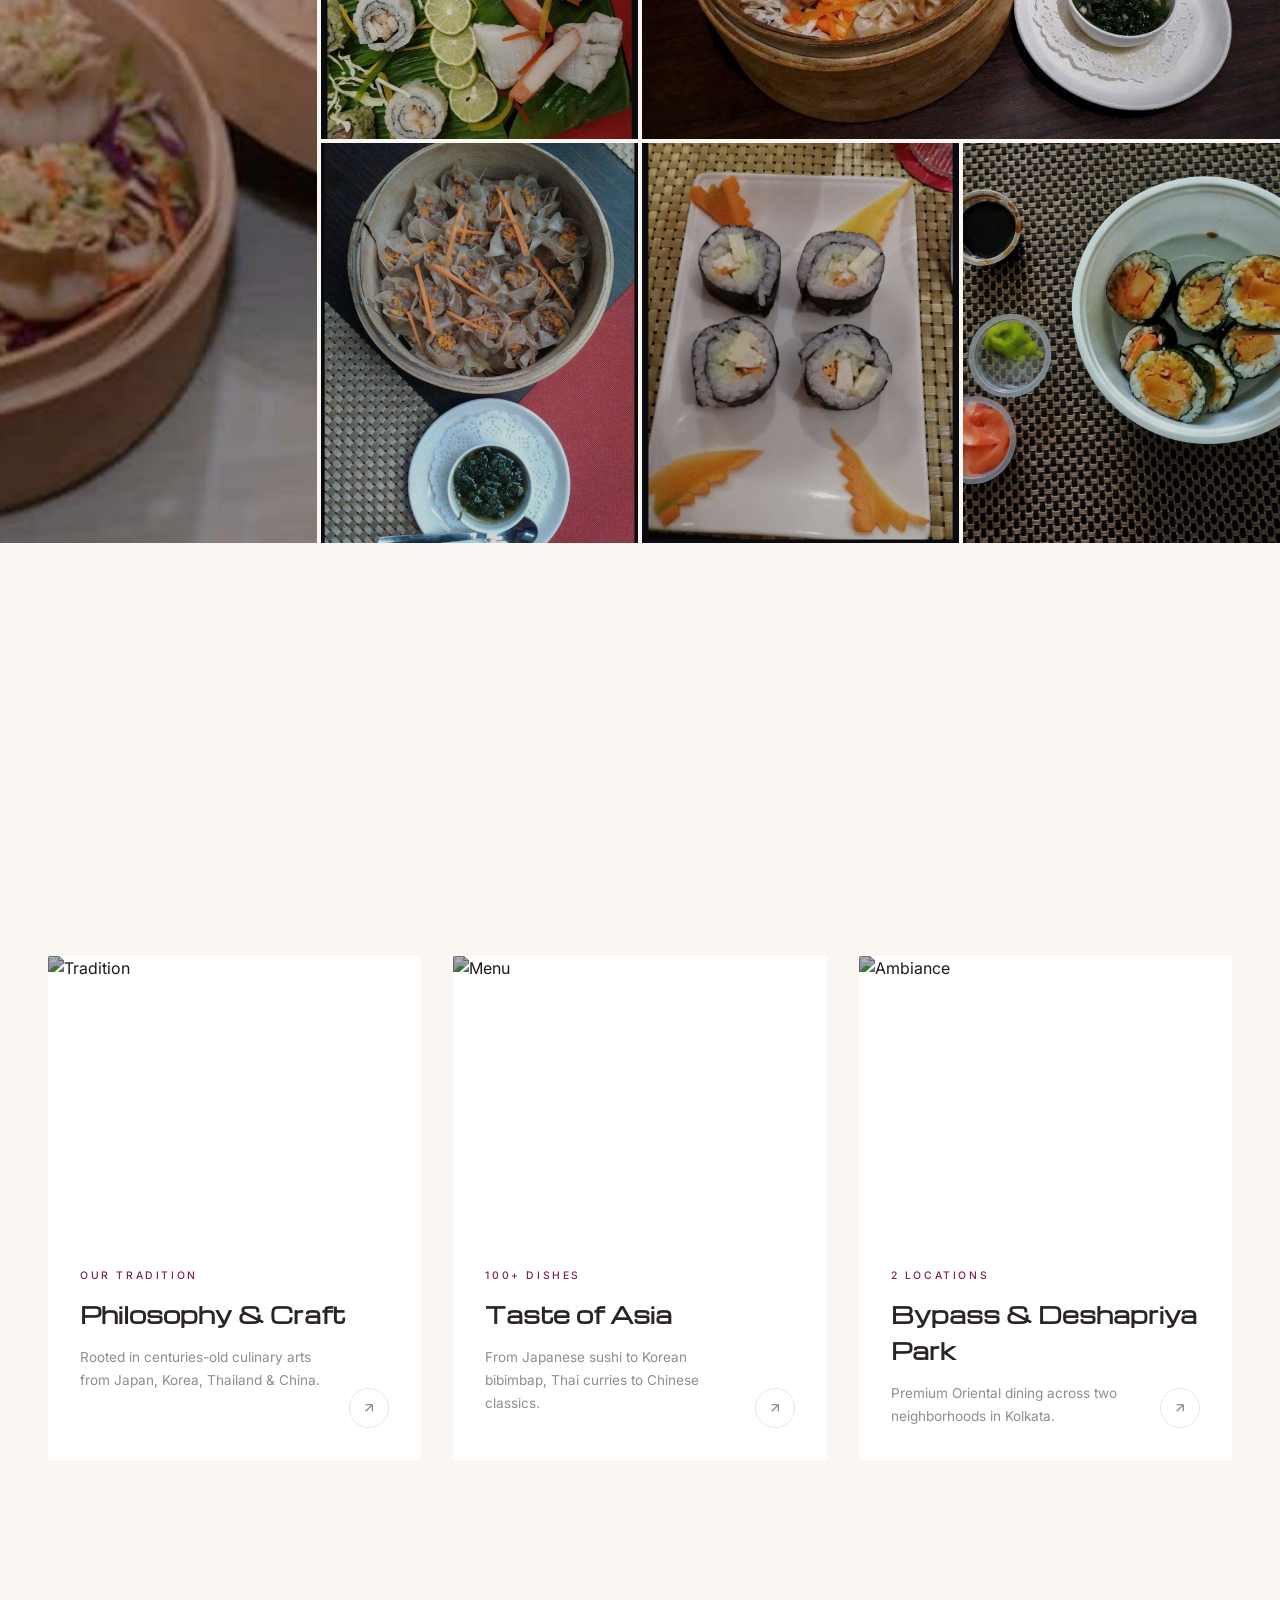
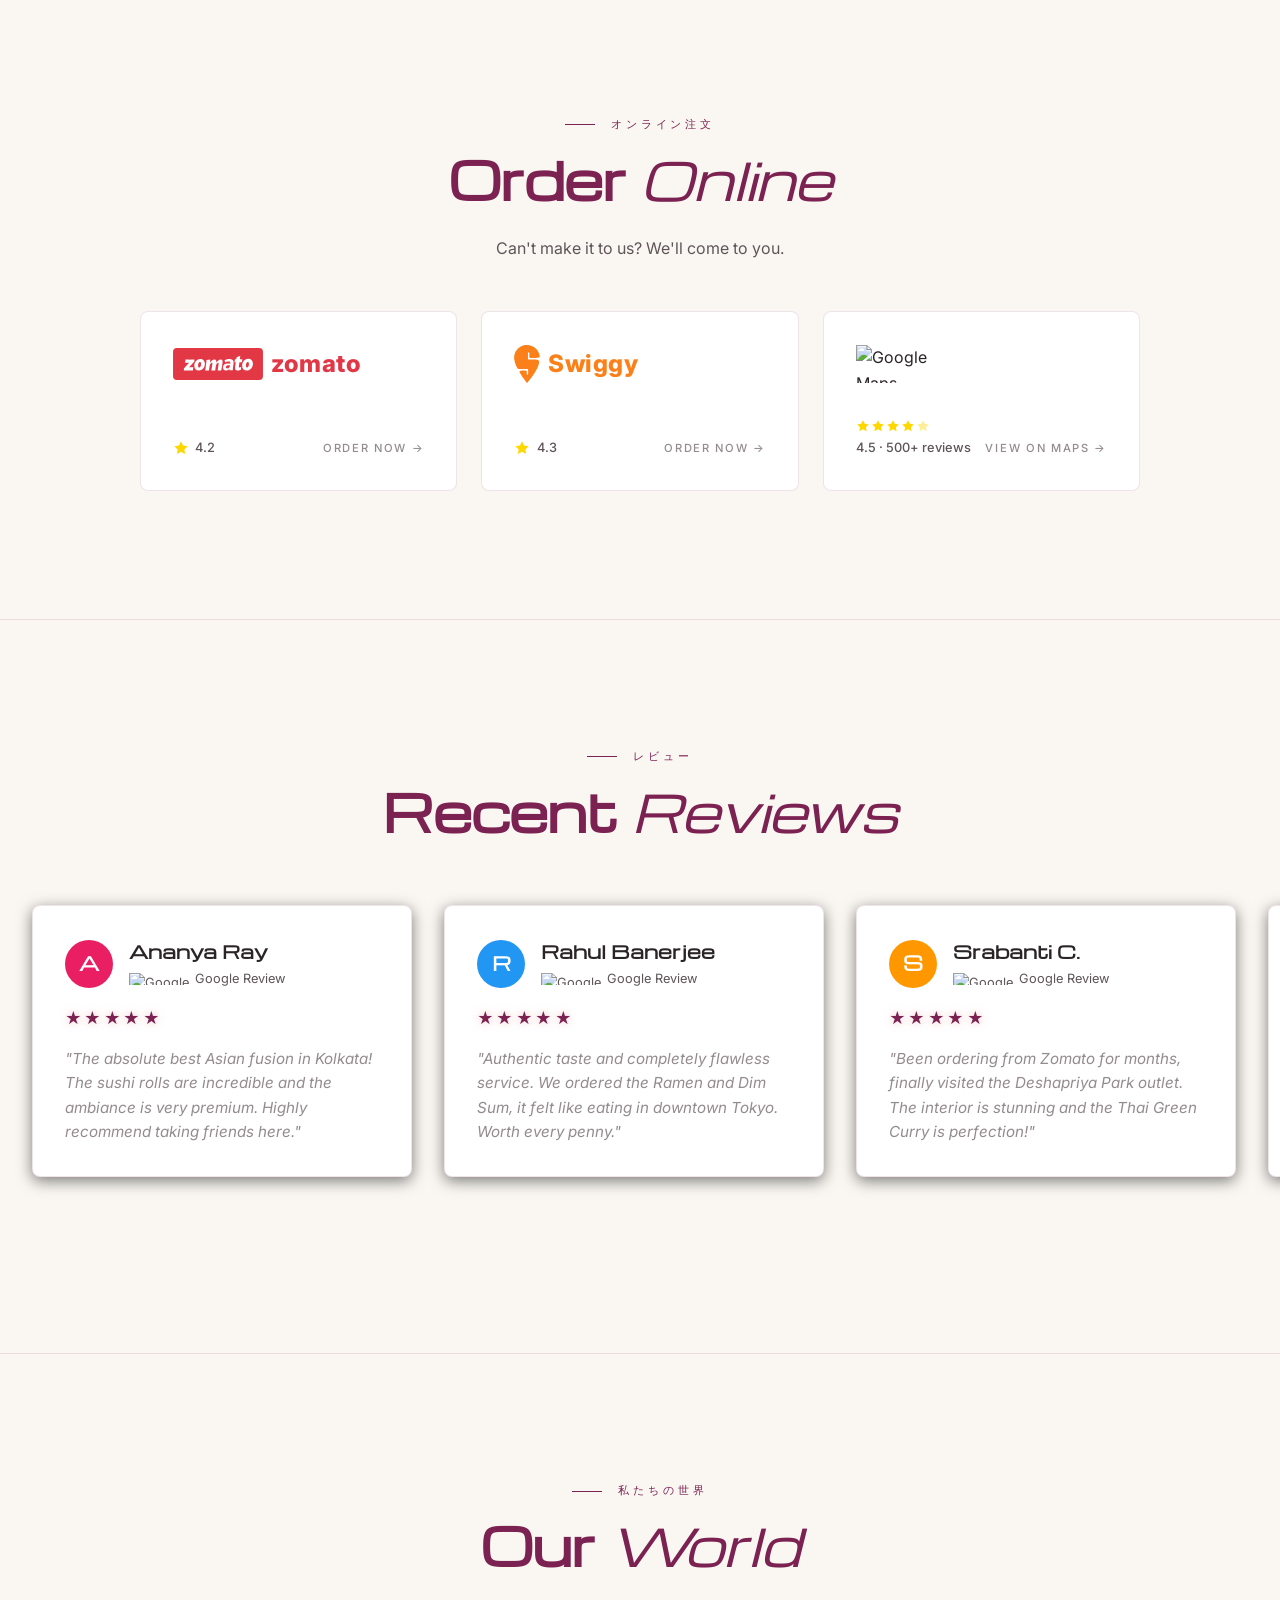
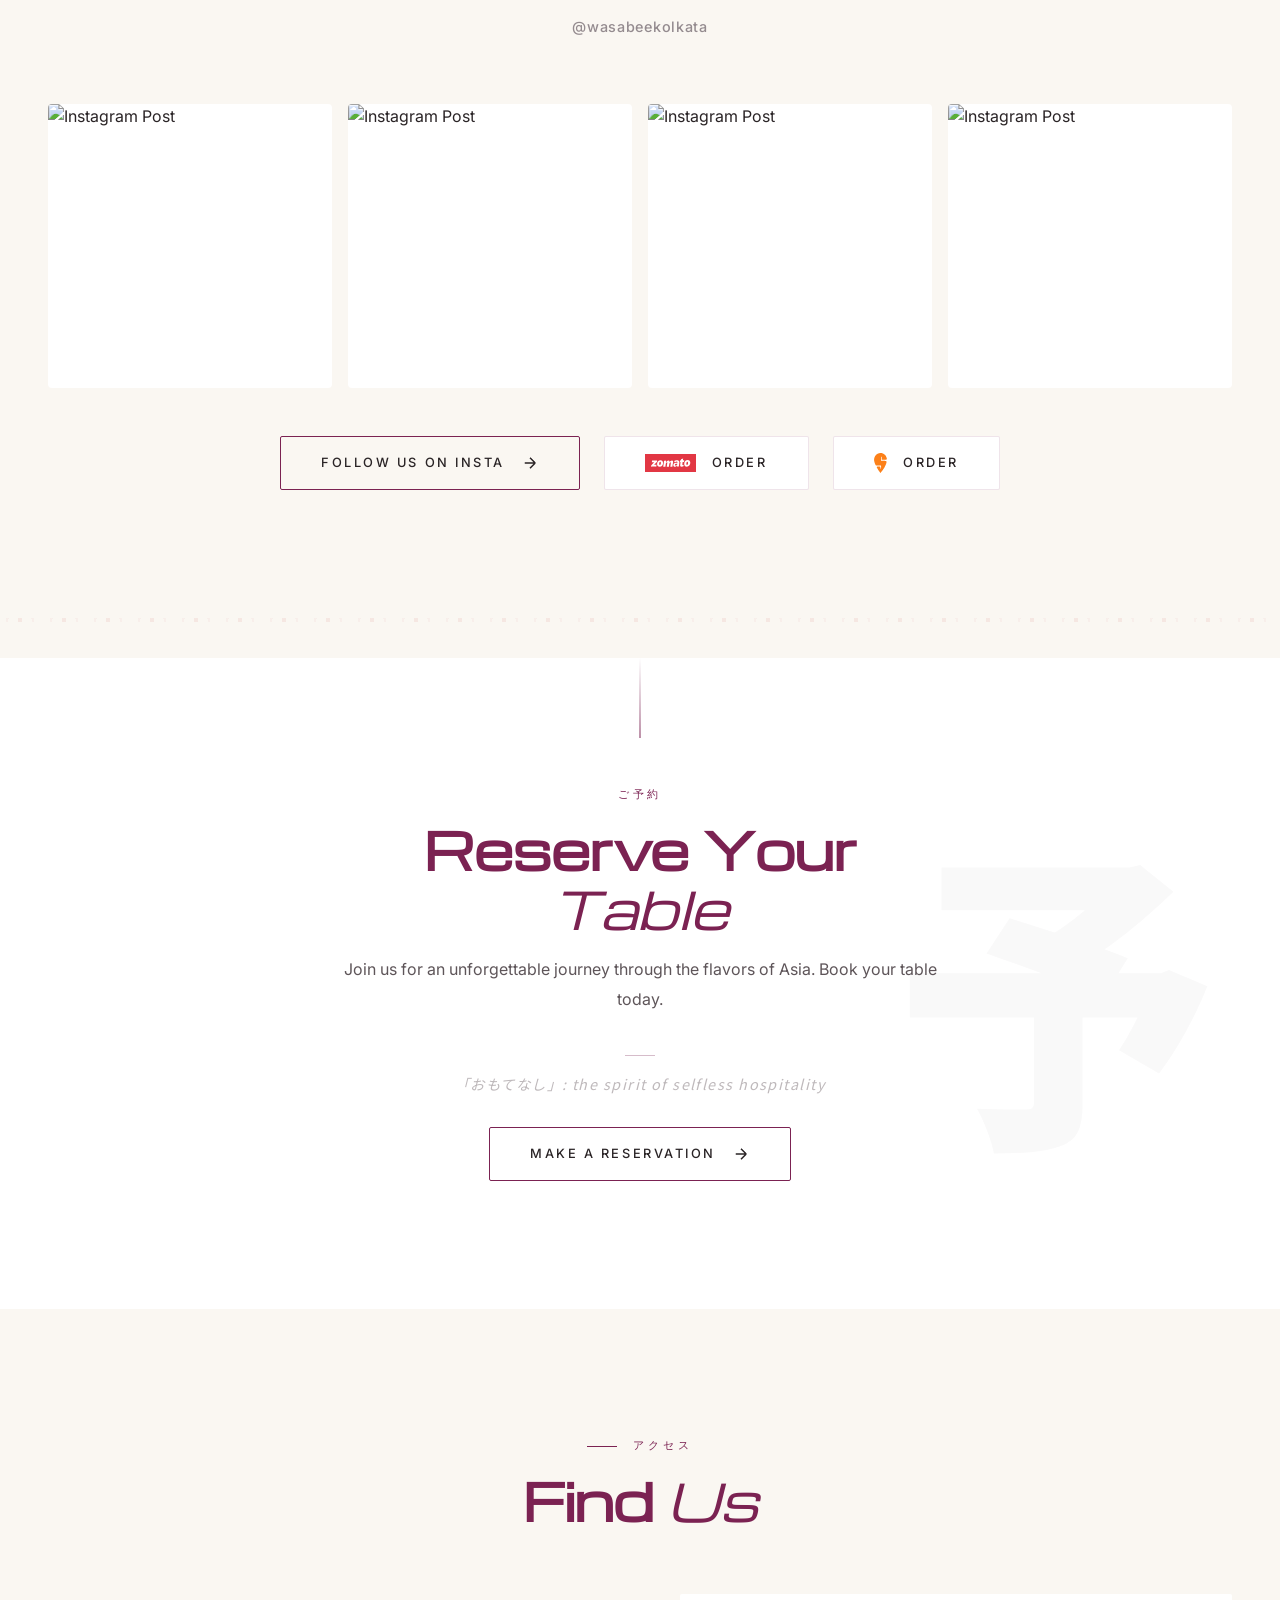
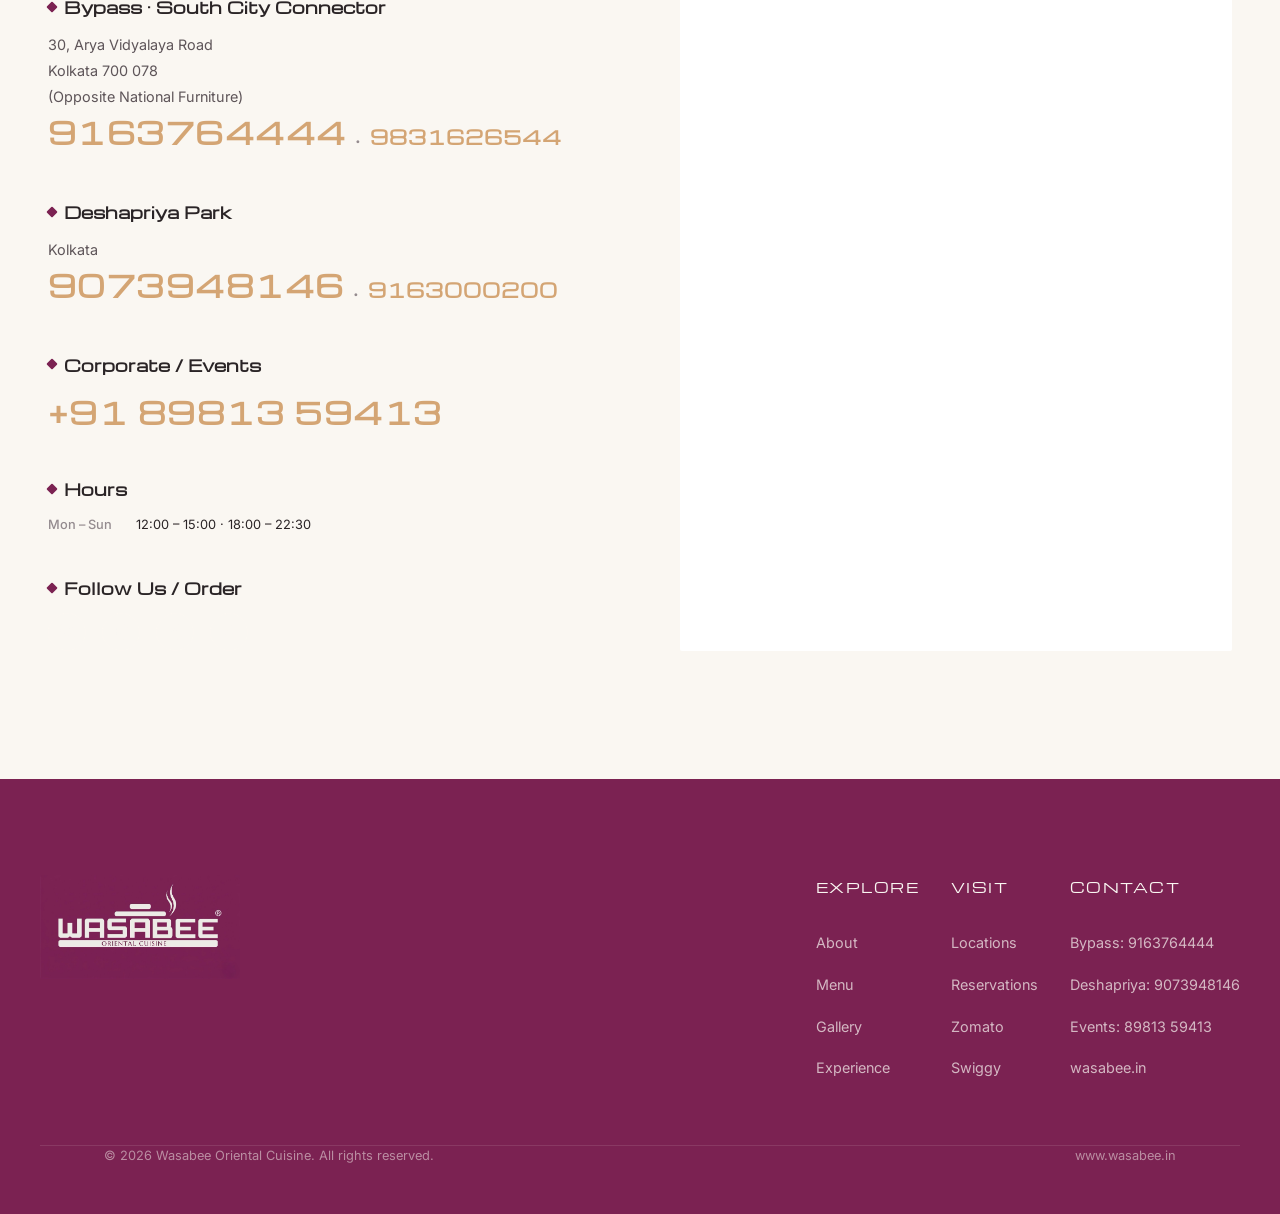
==== commit 9be968f8: "feat: Gallery Overhaul - Professional food photography integration (IMG_2819-2829)" ====
--- a/index.html
+++ b/index.html
@@ -746,12 +746,17 @@
       <h2 class="section-title">The <span class="accent">Gallery</span></h2>
     </div>
     <div class="gallery-grid">
-      <div class="gallery-item tall reveal-scale"><img src="images/slide 1.jpg" alt="Wasabee Brand Art"><div class="gallery-item-overlay"><span>The Wasabee Identity</span></div></div>
-      <div class="gallery-item reveal-scale" data-delay="0.1"><img src="images/slide 2.jpg" alt="Lucky Cat"><div class="gallery-item-overlay"><span>Good Fortune</span></div></div>
-      <div class="gallery-item reveal-scale" data-delay="0.2"><img src="images/slide. 3.jpg" alt="Sushi Art"><div class="gallery-item-overlay"><span>The Craft</span></div></div>
-      <div class="gallery-item reveal-scale" data-delay="0.3"><img src="images/slide 1.jpg" alt="Menu Card"><div class="gallery-item-overlay"><span>Our Menu</span></div></div>
-      <div class="gallery-item wide reveal-scale" data-delay="0.2"><img src="images/slide 2.jpg" alt="Noodles For Life"><div class="gallery-item-overlay"><span>Noodles For Life</span></div></div>
-      <div class="gallery-item reveal-scale" data-delay="0.3"><img src="images/slide 1.jpg" alt="Heritage" style="object-position:right top;"><div class="gallery-item-overlay"><span>Heritage</span></div></div>
+      <div class="gallery-item tall reveal-scale"><img src="images/IMG_2819.jpg" alt="Signature Appetizers"><div class="gallery-item-overlay"><span>Signature Appetizers</span></div></div>
+      <div class="gallery-item reveal-scale" data-delay="0.1"><img src="images/IMG_2820.jpg" alt="Fresh Nigiri Selection"><div class="gallery-item-overlay"><span>Fresh Nigiri</span></div></div>
+      <div class="gallery-item reveal-scale" data-delay="0.2"><img src="images/IMG_2821.jpg" alt="The Wasabee Platter"><div class="gallery-item-overlay"><span>The Wasabee Platter</span></div></div>
+      <div class="gallery-item wide reveal-scale" data-delay="0.3"><img src="images/IMG_2822.jpg" alt="Authentic Dumplings"><div class="gallery-item-overlay"><span>Handcrafted Dumplings</span></div></div>
+      <div class="gallery-item reveal-scale" data-delay="0.1"><img src="images/IMG_2823.jpg" alt="Korean Classics"><div class="gallery-item-overlay"><span>Korean Heritage</span></div></div>
+      <div class="gallery-item tall reveal-scale" data-delay="0.2"><img src="images/IMG_2824.jpg" alt="Hand-Rolled Perfection"><div class="gallery-item-overlay"><span>Sushi Art</span></div></div>
+      <div class="gallery-item reveal-scale" data-delay="0.3"><img src="images/IMG_2825.jpg" alt="Pan-Asian Fusion"><div class="gallery-item-overlay"><span>Asian Fusion</span></div></div>
+      <div class="gallery-item wide reveal-scale" data-delay="0.1"><img src="images/IMG_2826.jpg" alt="Culinary Artistry"><div class="gallery-item-overlay"><span>Culinary Artistry</span></div></div>
+      <div class="gallery-item reveal-scale" data-delay="0.2"><img src="images/IMG_2827.jpg" alt="Savory Dim Sum"><div class="gallery-item-overlay"><span>Gourmet Dim Sum</span></div></div>
+      <div class="gallery-item reveal-scale" data-delay="0.3"><img src="images/IMG_2828.jpg" alt="Traditional Ramen"><div class="gallery-item-overlay"><span>Traditional Ramen</span></div></div>
+      <div class="gallery-item reveal-scale" data-delay="0.4"><img src="images/IMG_2829.jpg" alt="Gourmet Sushi Rolls"><div class="gallery-item-overlay"><span>Premium Rolls</span></div></div>
     </div>
   </section>
 
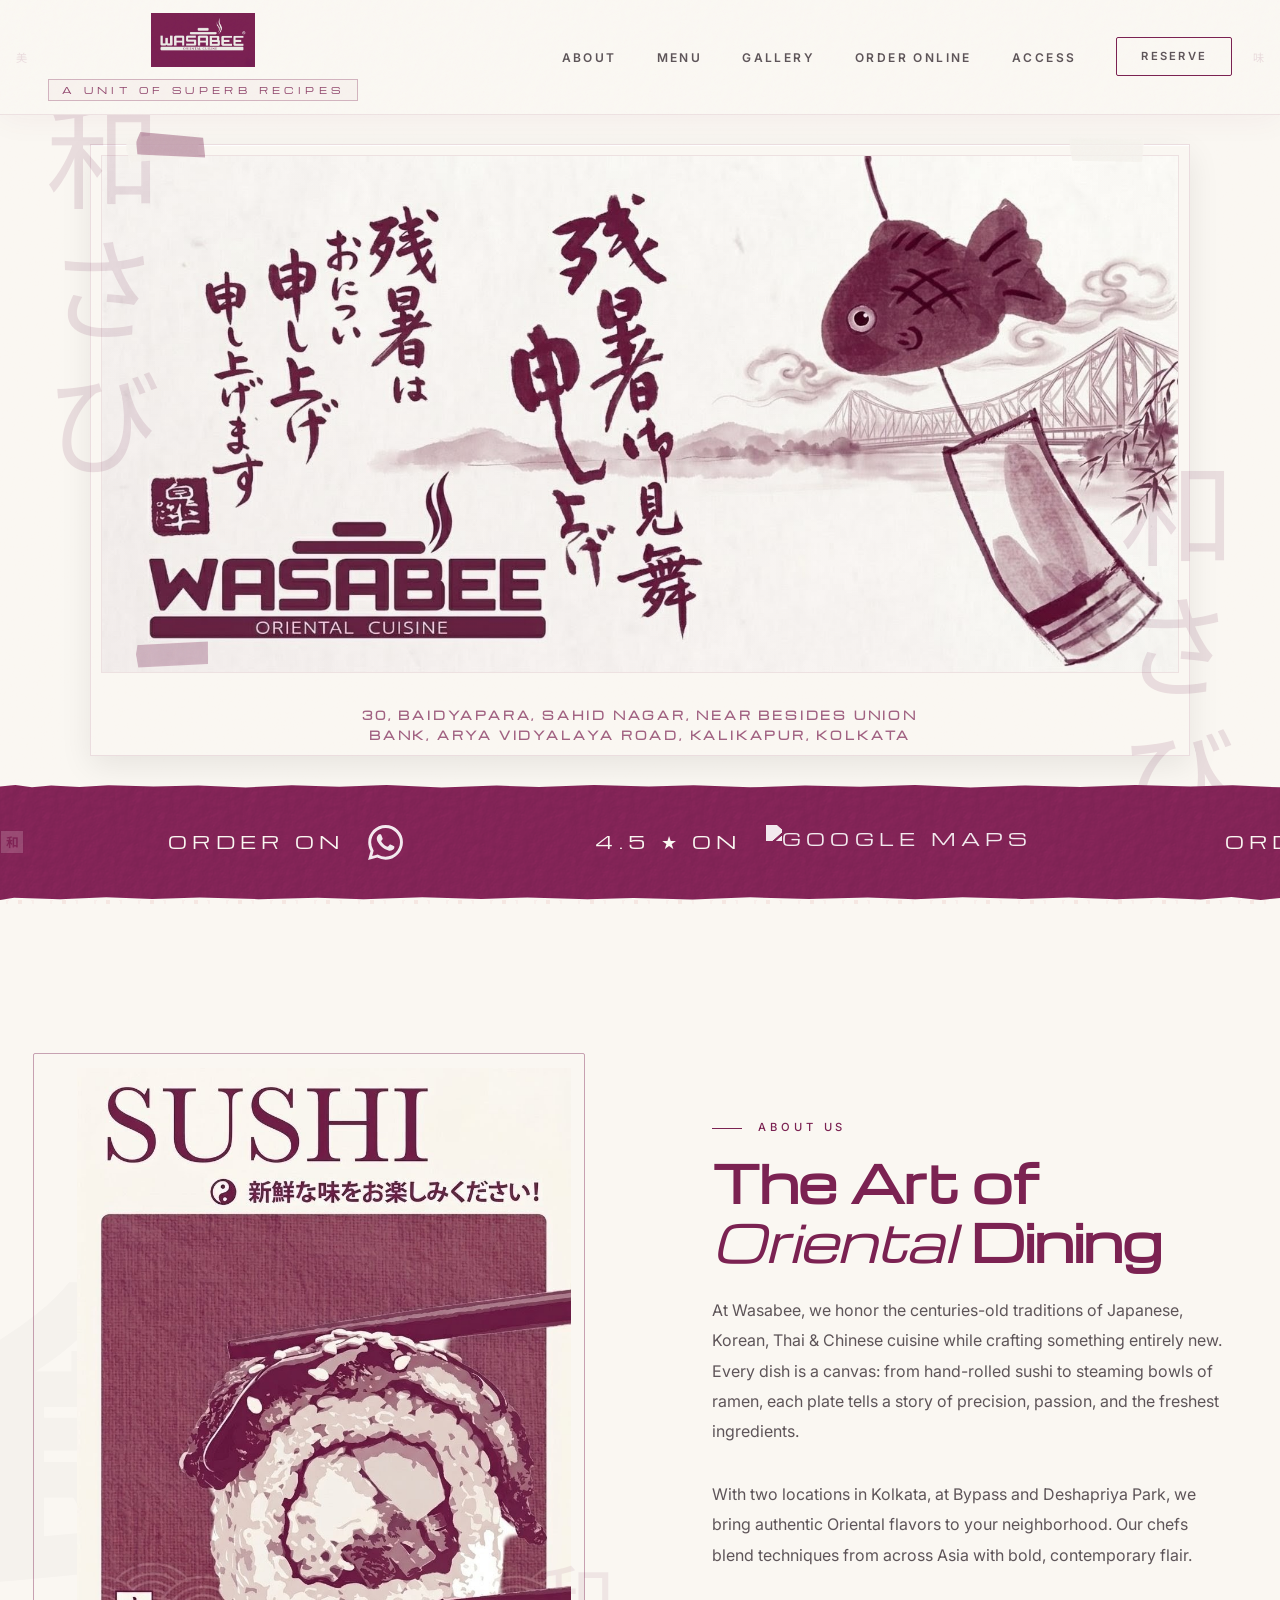
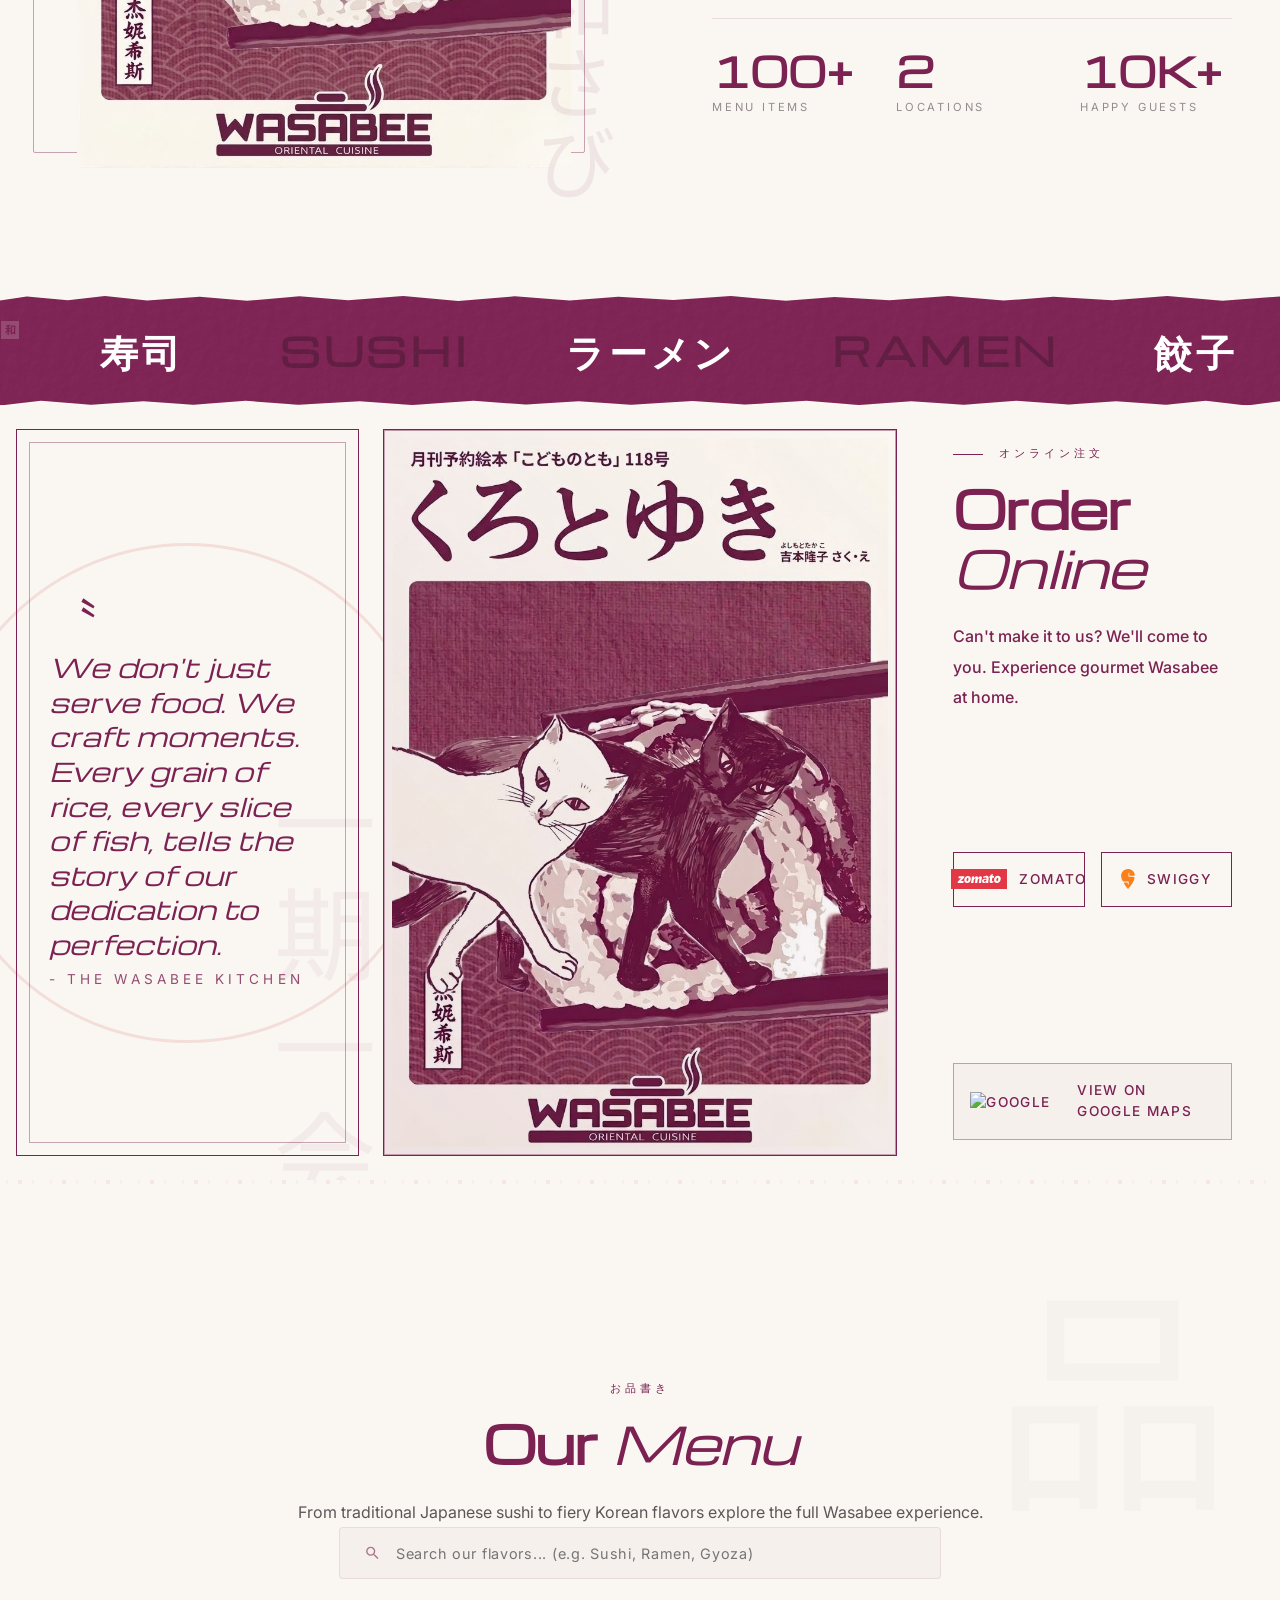
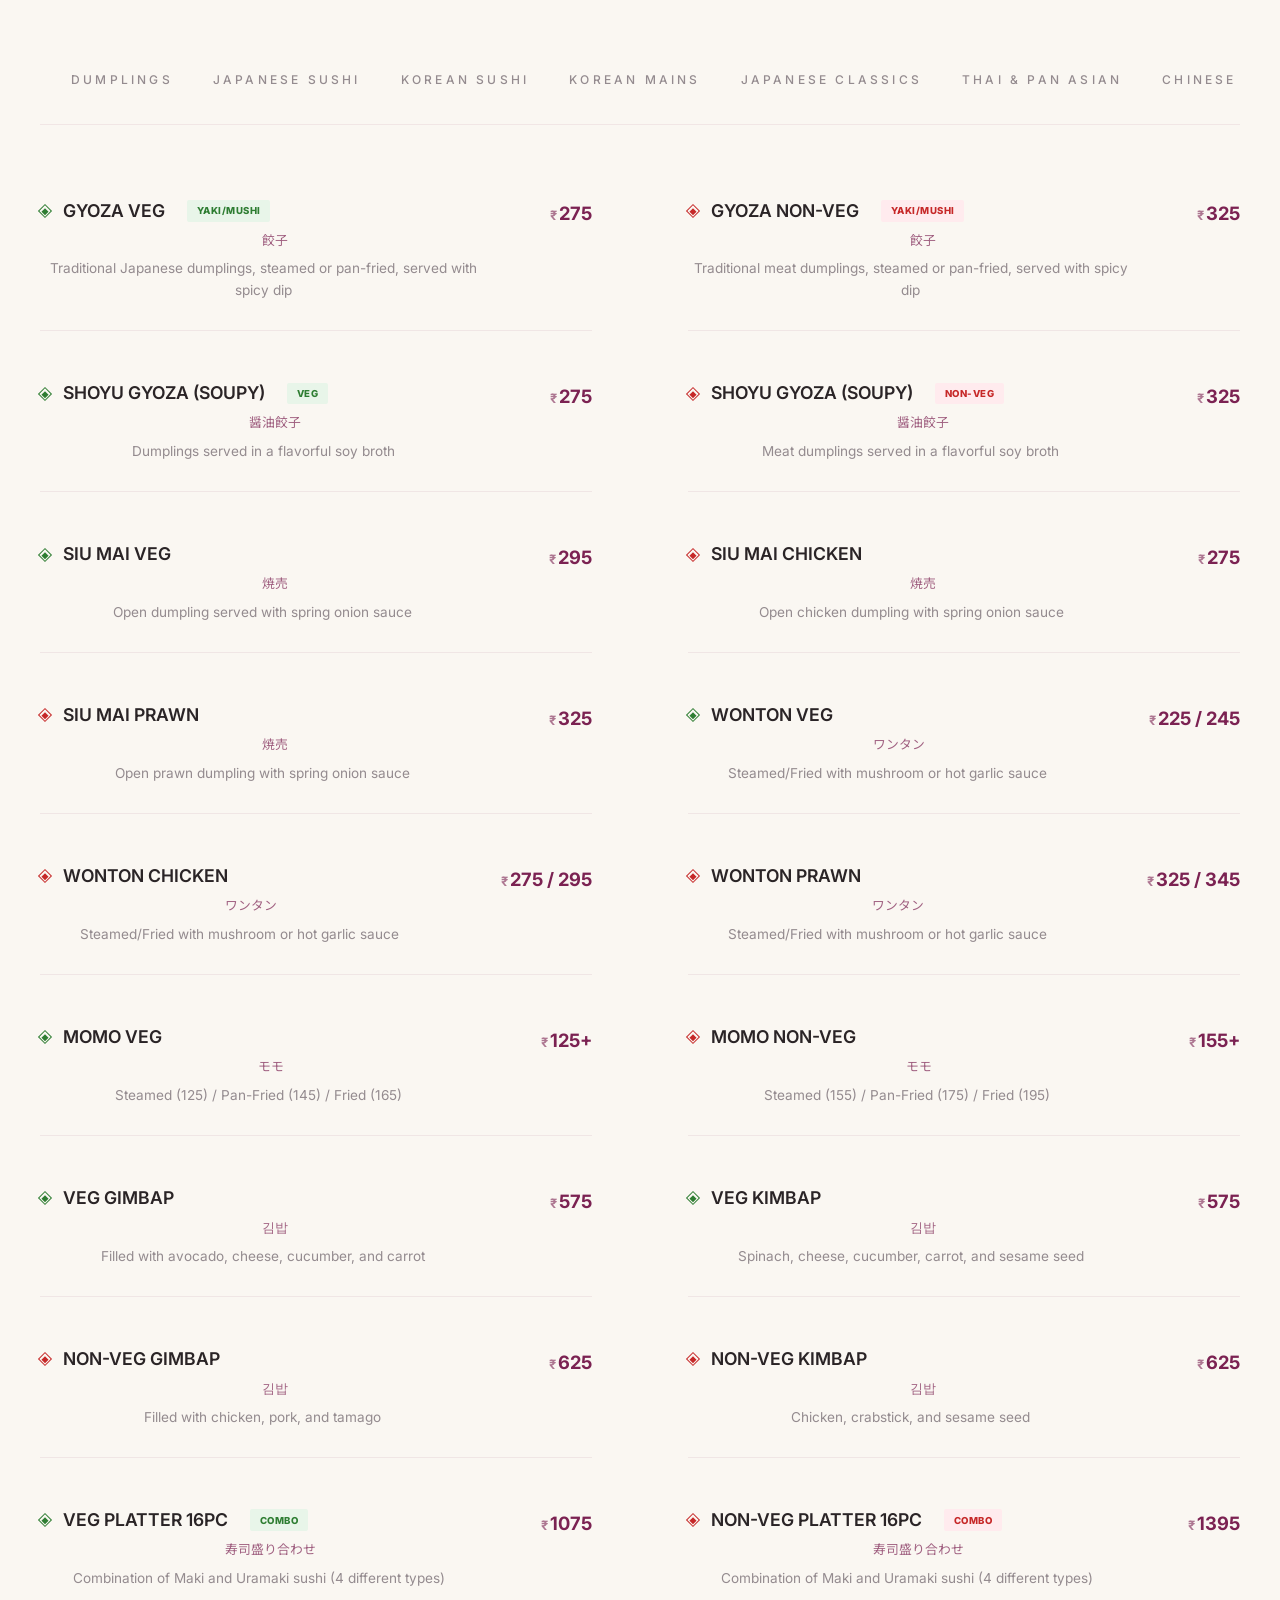
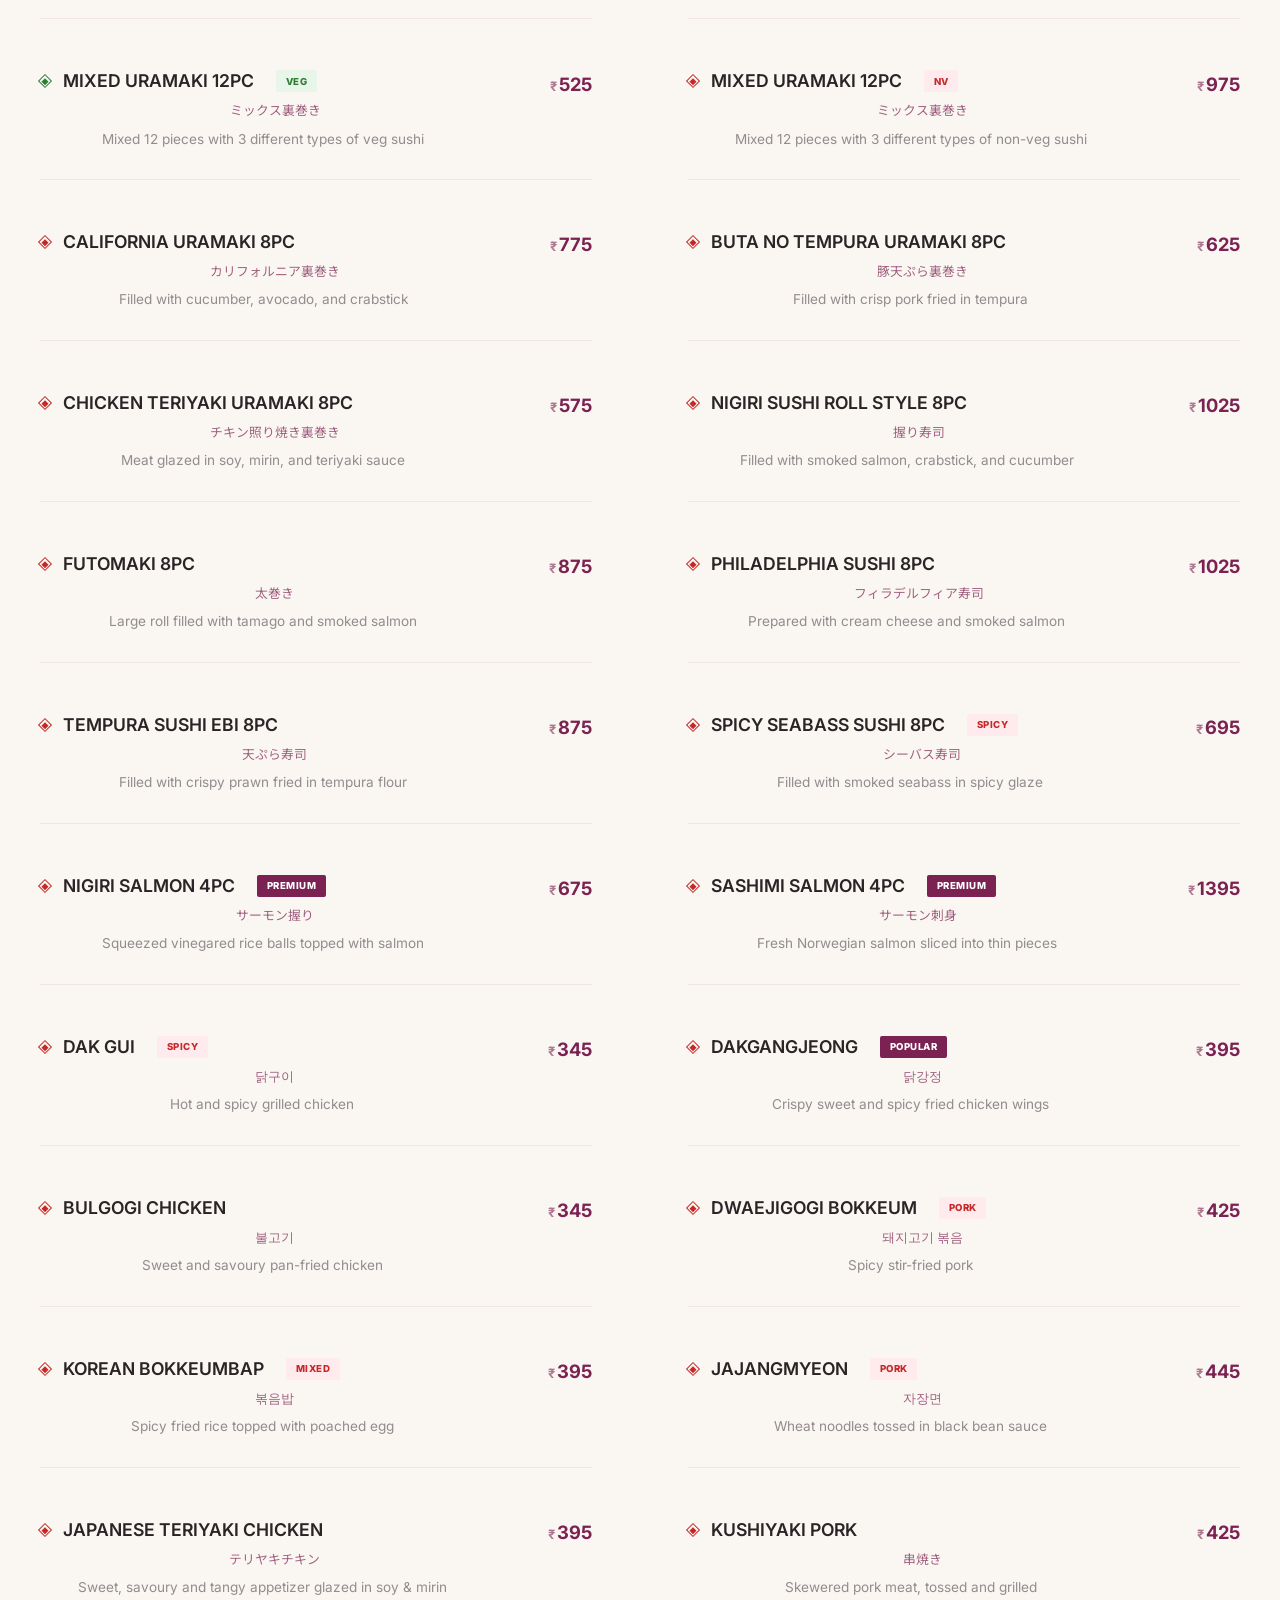
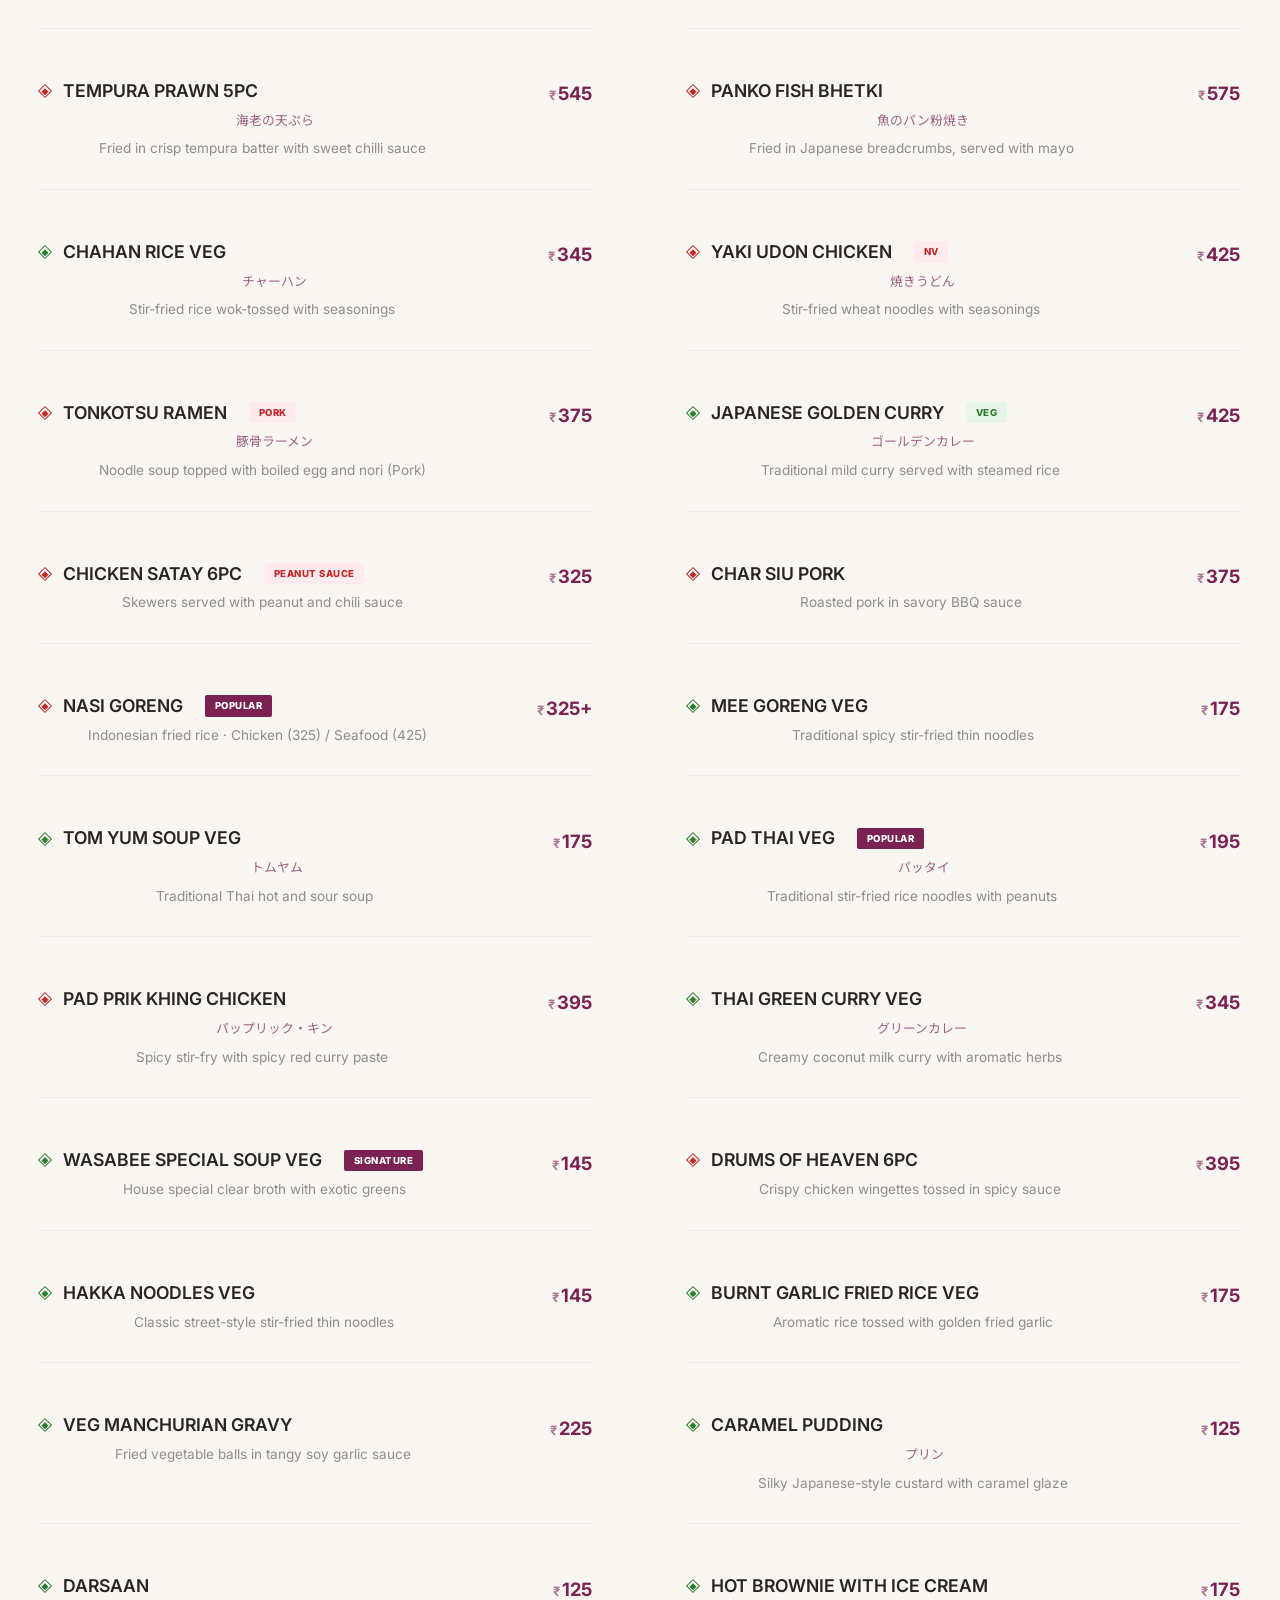
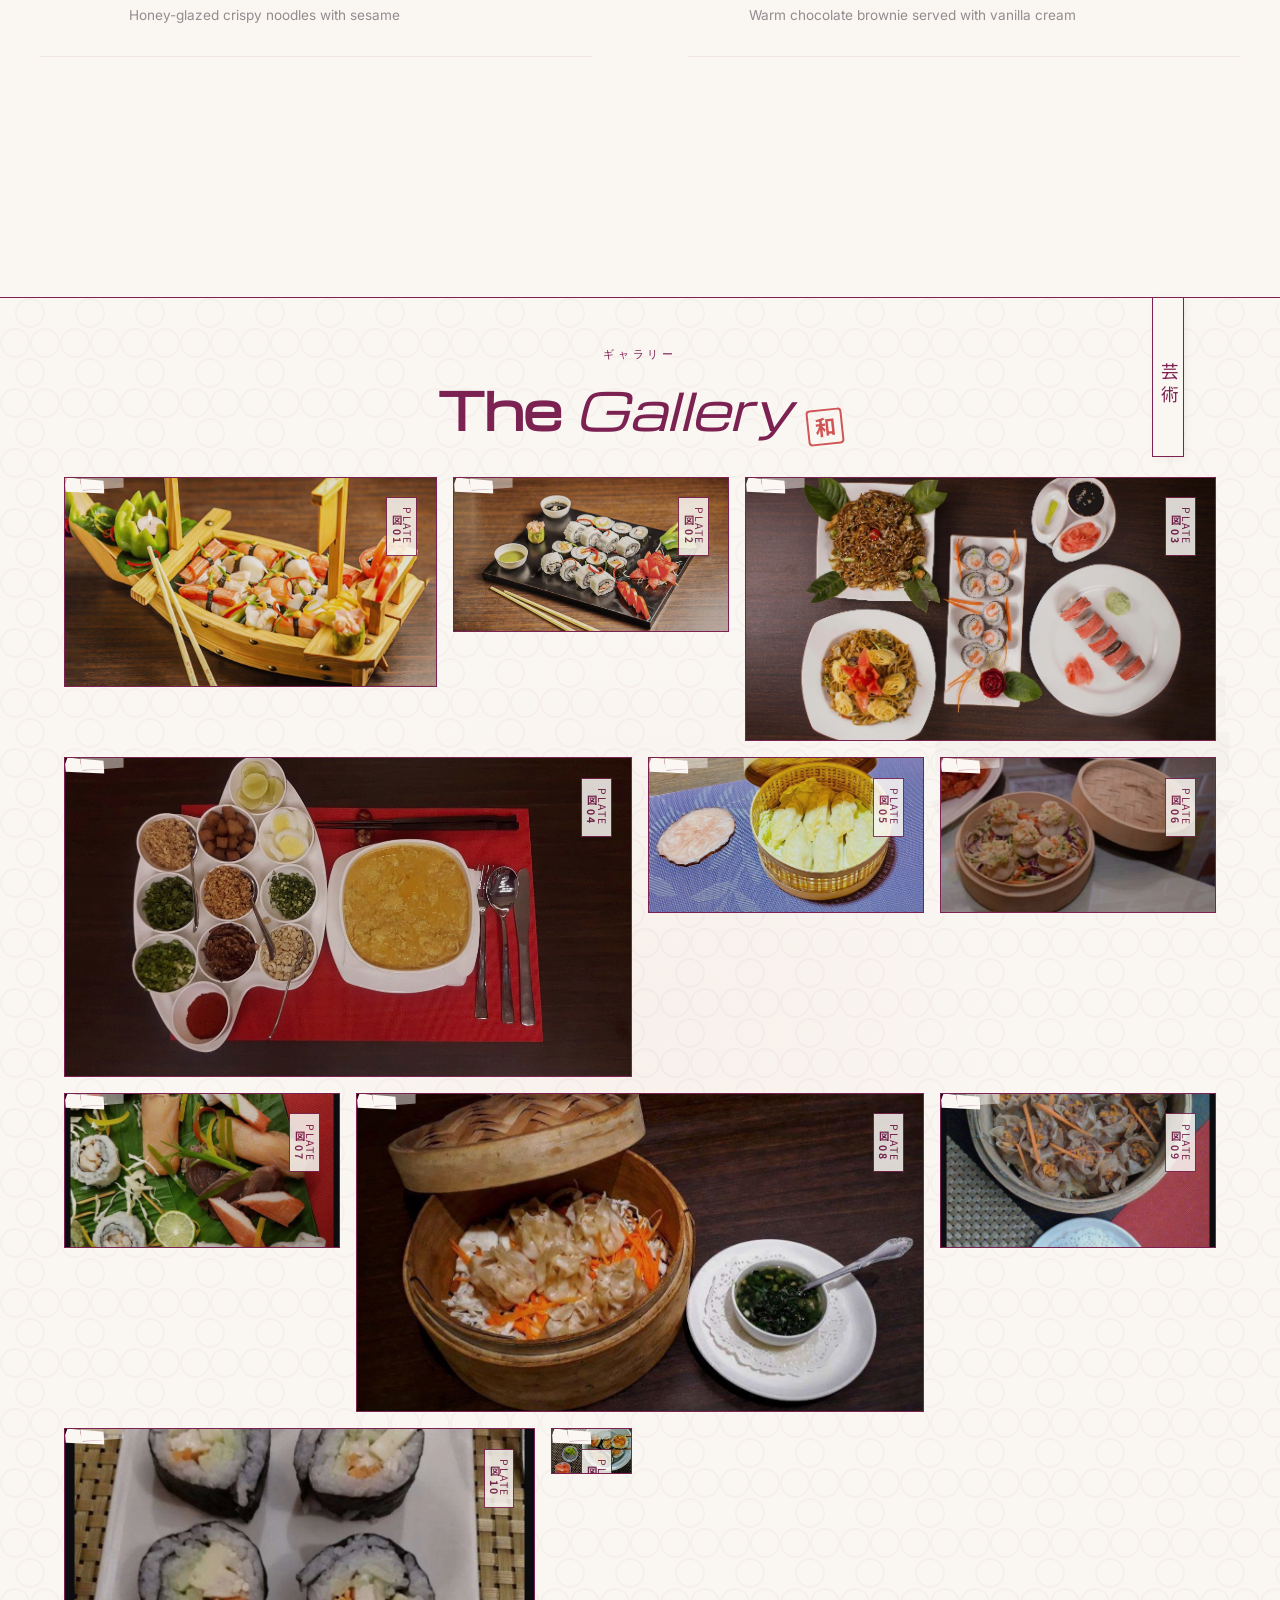
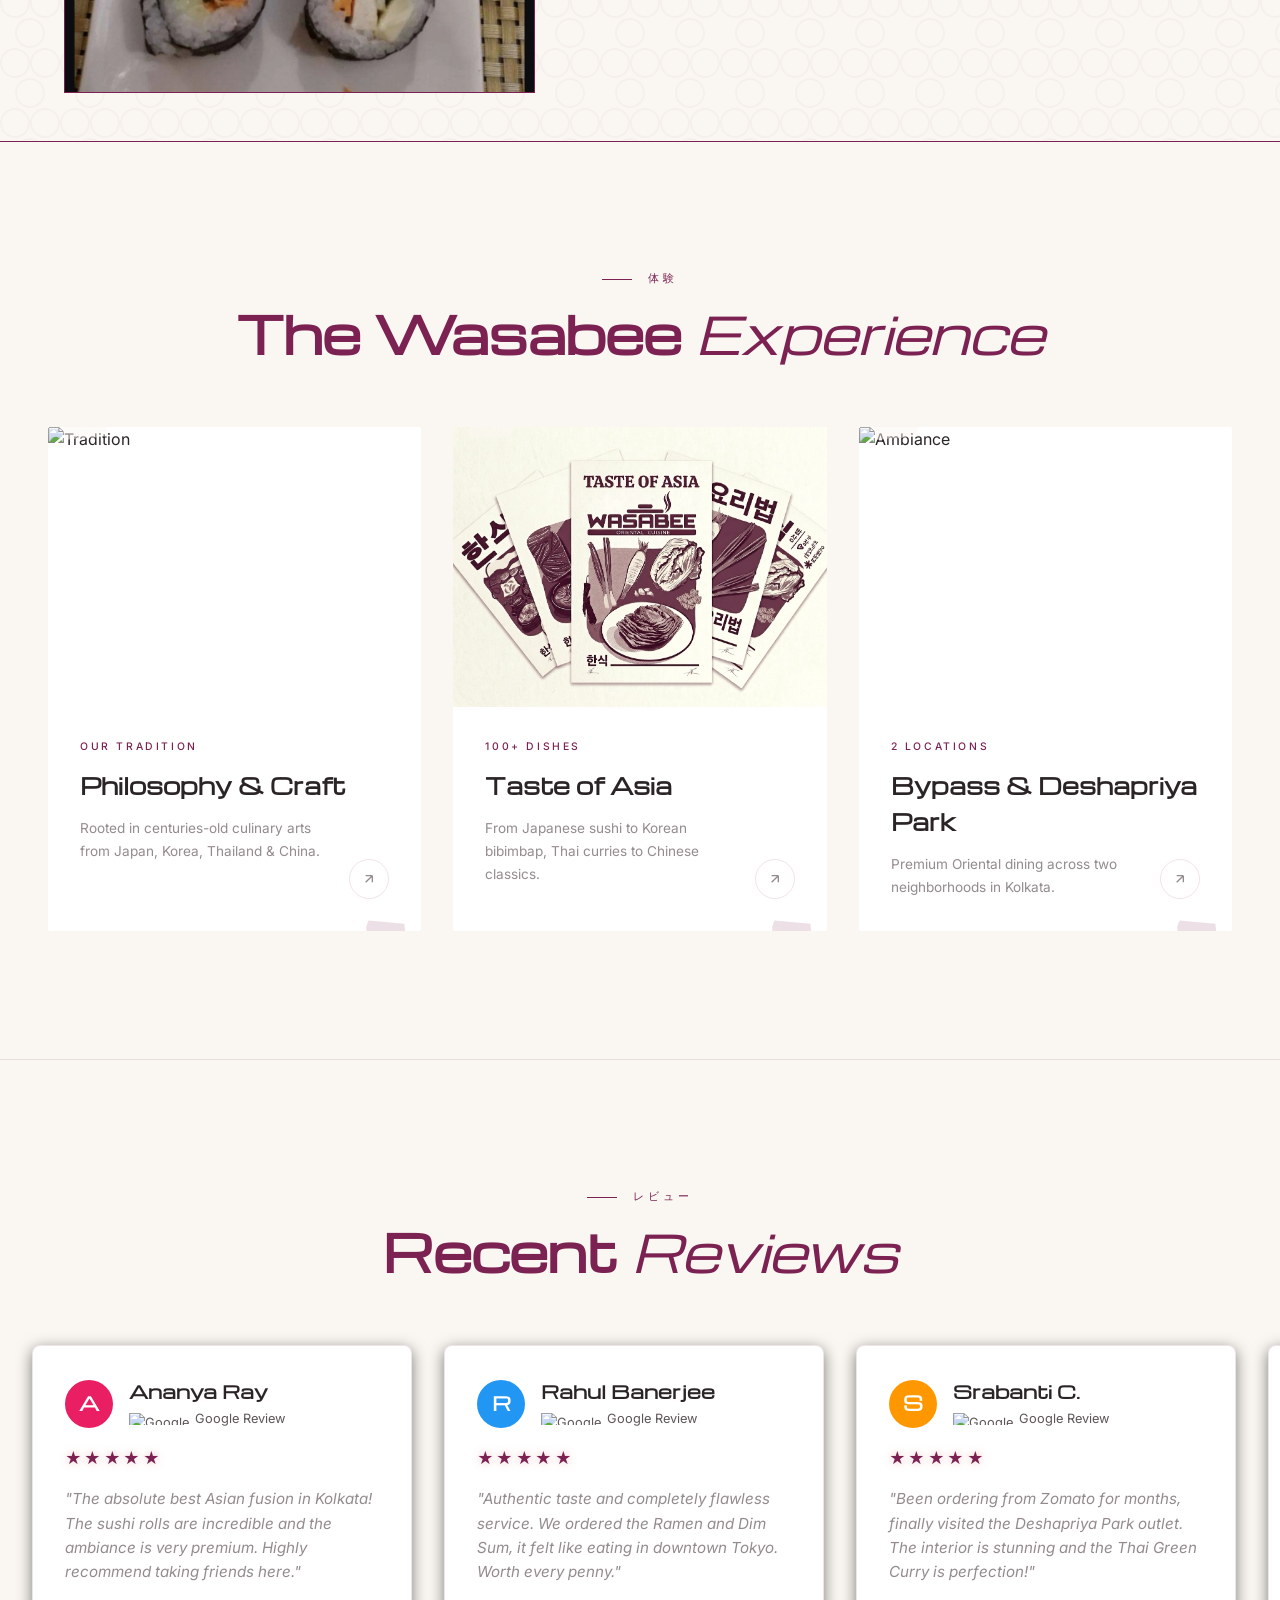
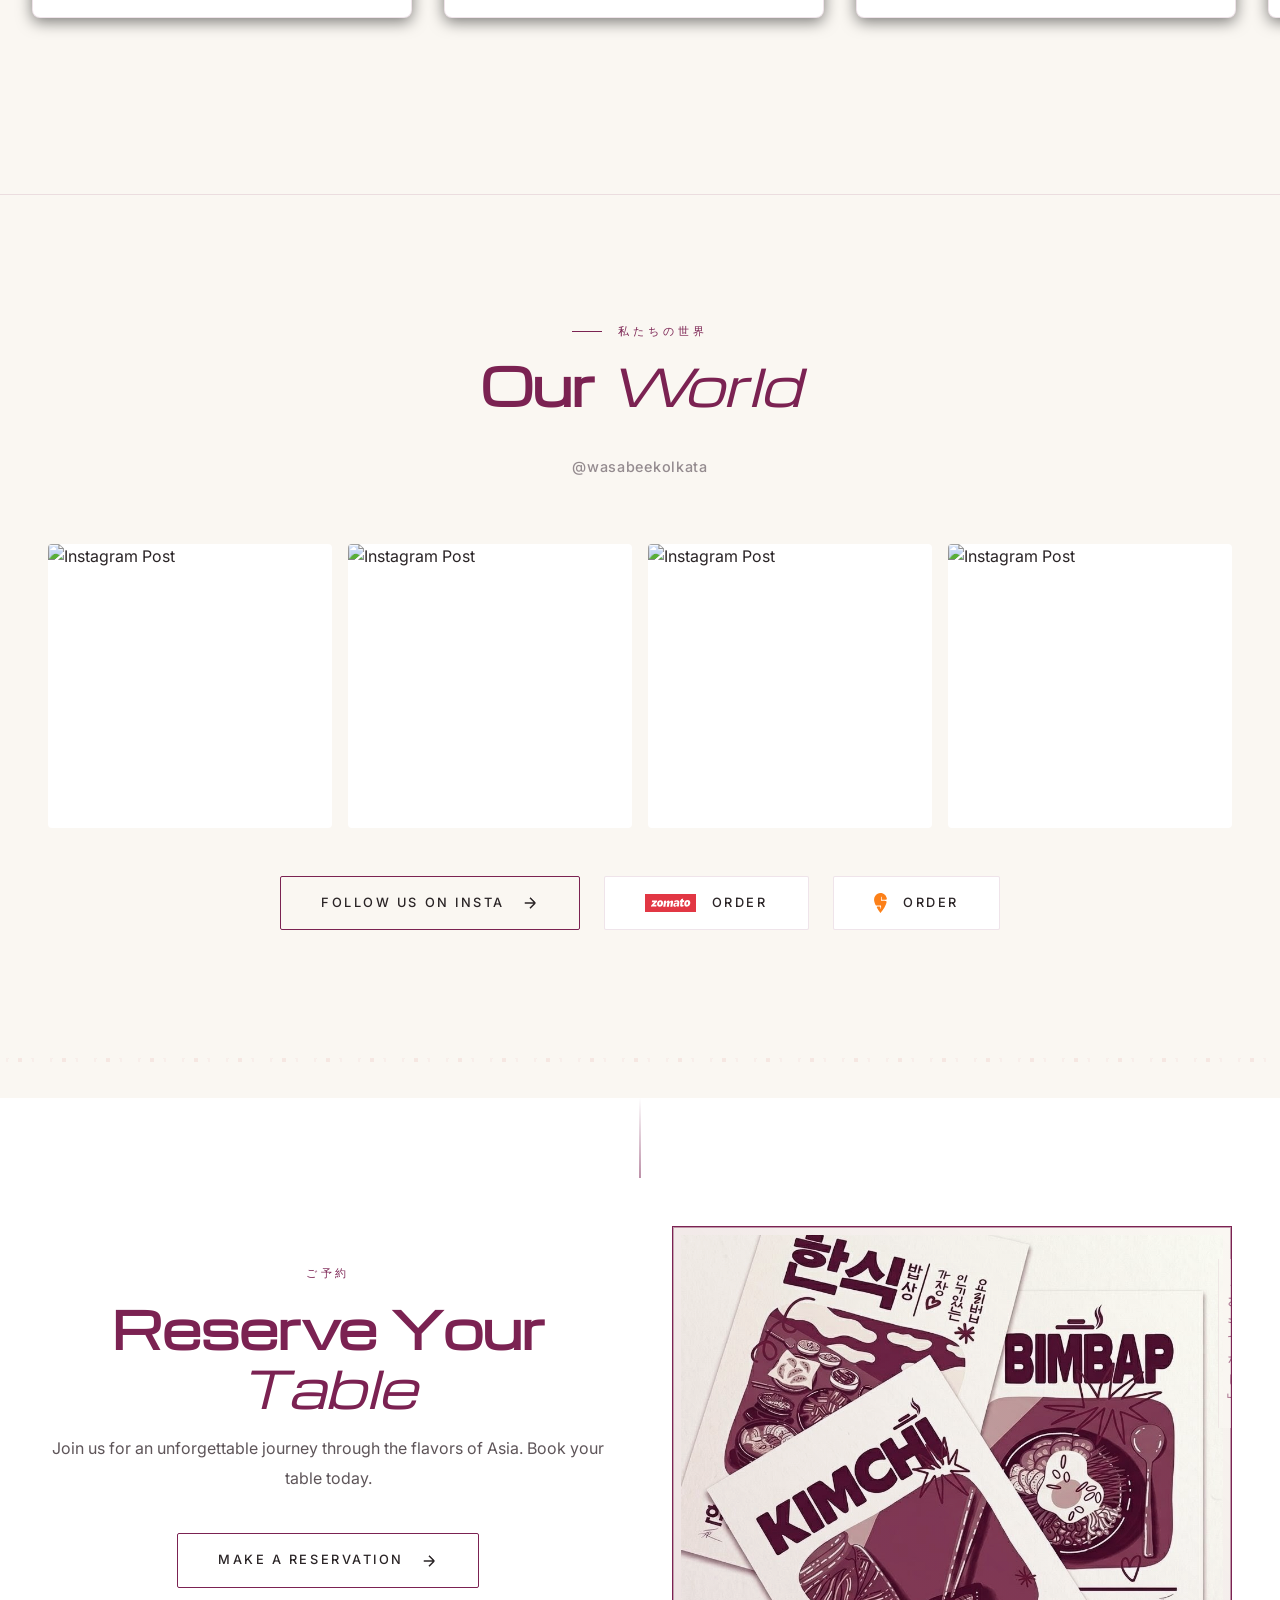
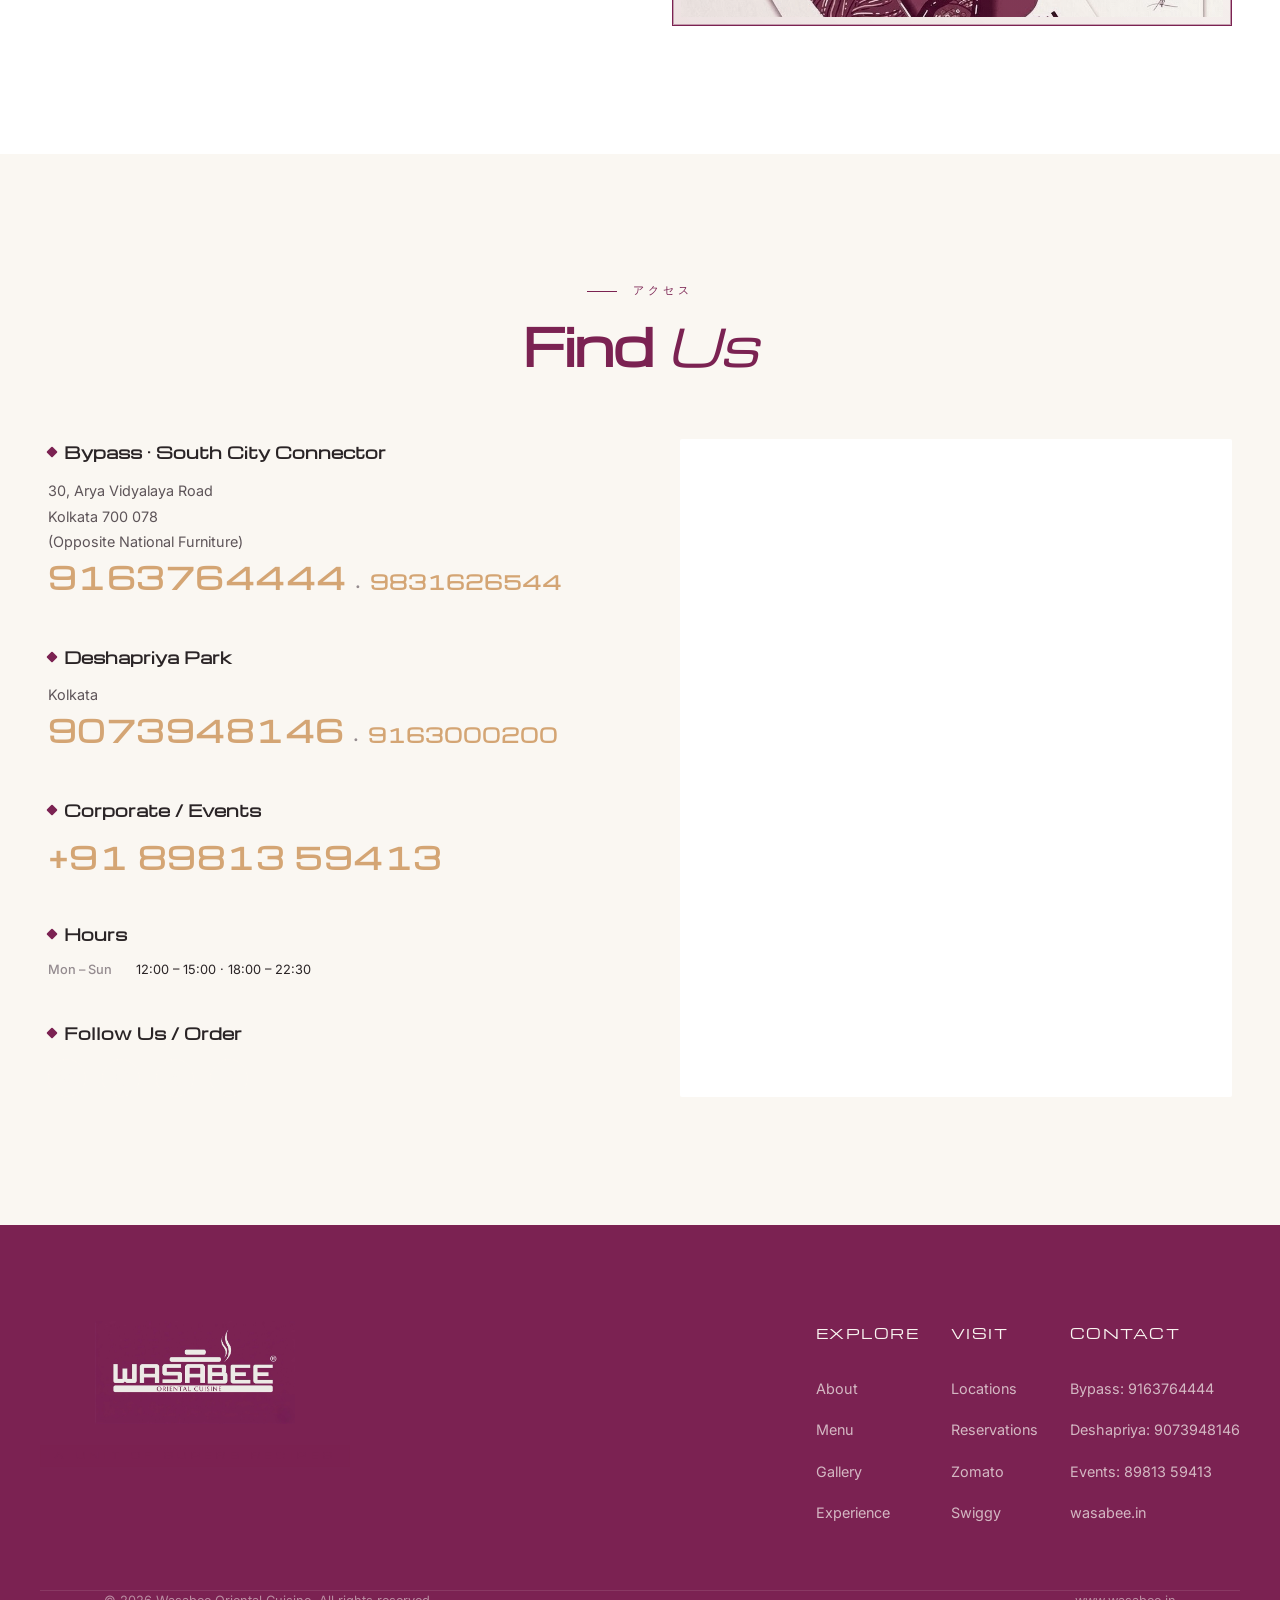
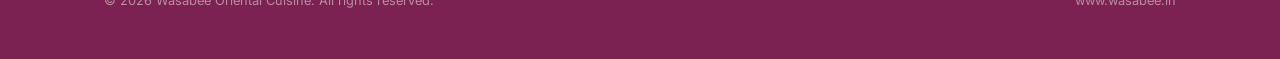
==== commit 447535c6: "Restore Antigravity Wasabee site state" ====
--- a/index.html
+++ b/index.html
@@ -35,12 +35,13 @@
   <canvas id="webgl-canvas"></canvas>
 
   <!-- Cinematic Elements -->
-  <div class="scroll-progress"></div>
 
   <!-- Navigation -->
   <nav class="nav" id="navbar">
+    <span class="nav-kanji-left" aria-hidden="true">美</span>
     <a href="#" class="nav-logo" aria-label="Wasabee Home">
       <img src="images/brand identity and logo .JPG" alt="Wasabee" class="nav-logo-img" id="navLogoImg">
+      <span class="brand-tagline">A Unit of Superb Recipes</span>
     </a>
     <ul class="nav-links">
       <li><a href="#about">About</a></li>
@@ -50,6 +51,7 @@
       <li><a href="#contact">Access</a></li>
       <li><a href="#reservation" class="cta-btn nav-cta">Reserve</a></li>
     </ul>
+    <span class="nav-kanji-right" aria-hidden="true">味</span>
     <div class="hamburger" id="hamburger" aria-label="Toggle menu">
       <span></span><span></span><span></span>
     </div>
@@ -75,38 +77,29 @@
 
   <!-- Hero Section -->
   <section class="hero" id="hero">
-    <div class="hero-bg">
-      <img src="images/IMG_2819.jpg" alt="Wasabee Food Item" class="slide slide-1">
-      <img src="images/IMG_2820.jpg" alt="Wasabee Food Item" class="slide slide-2">
-      <img src="images/IMG_2821.jpg" alt="Wasabee Food Item" class="slide slide-3">
-      <img src="images/IMG_2822.jpg" alt="Wasabee Food Item" class="slide slide-4">
-      <img src="images/IMG_2823.jpg" alt="Wasabee Food Item" class="slide slide-5">
-      <img src="images/IMG_2824.jpg" alt="Wasabee Food Item" class="slide slide-6">
-      <img src="images/IMG_2825.jpg" alt="Wasabee Food Item" class="slide slide-7">
-      <img src="images/IMG_2826.jpg" alt="Wasabee Food Item" class="slide slide-8">
-      <img src="images/IMG_2827.jpg" alt="Wasabee Food Item" class="slide slide-9">
-      <img src="images/IMG_2828.jpg" alt="Wasabee Food Item" class="slide slide-10">
-      <img src="images/IMG_2829.jpg" alt="Wasabee Food Item" class="slide slide-11">
-    </div>
-    <div class="hero-overlay"></div>
+    <div class="hero-bg" style="background-color: var(--color-bg);">
+    </div>
+    <div class="hero-overlay" style="background: transparent;"></div>
 
     <!-- Floating Sakura Petals -->
     <div class="sakura-container" id="sakuraContainer" aria-hidden="true"></div>
 
     <!-- Vertical Japanese text on sides -->
-    <div class="hero-vertical-jp hero-vertical-left" aria-hidden="true">東洋の味覚</div>
-    <div class="hero-vertical-jp hero-vertical-right" aria-hidden="true">わさびー</div>
 
     <div class="hero-content">
-      <div class="hero-scroll-text">WASABEE</div>
-      
-      <div class="hero-logo-composition">
-        <div class="hero-jp-overlay-left">本格的</div>
-        <div class="hero-logo-inner">
-          <img src="images/brand identity and logo .JPG" alt="Wasabee Oriental Cuisine" class="hero-logo-img" id="heroLogoImg">
-          <p class="hero-address">30, Baidyapara, Sahid Nagar, Near Besides Union Bank, Arya Vidyalaya Road, Kalikapur, Kolkata</p>
-        </div>
-        <div class="hero-jp-overlay-right">手造り</div>
+      <div class="hero-graphic-frame reveal">
+        <div class="hero-graphic-watermark watermark-br" aria-hidden="true">和さび</div>
+        <div class="hero-graphic-watermark watermark-tl" aria-hidden="true">和さび</div>
+        
+        <!-- Postcard Mounting Tapes -->
+        <div class="hero-tape tape-tr" aria-hidden="true"></div>
+        <div class="hero-tape tape-bl" aria-hidden="true"></div>
+        
+        <div class="hero-graphic-container">
+          <img src="images/graphic 5.jpg" alt="Wasabee Oriental Cuisine" class="hero-logo-img-enlarged" id="heroLogoImg">
+          <div class="hero-graphic-overlay"></div>
+        </div>
+        <p class="hero-address-refined">30, Baidyapara, Sahid Nagar, Near Besides Union Bank, Arya Vidyalaya Road, Kalikapur, Kolkata</p>
       </div>
     </div>
 
@@ -144,7 +137,7 @@
       <div class="about-grid">
         <div class="about-image reveal-left">
           <div class="img-reveal">
-            <img src="images/doodle wasabee.PNG" alt="Wasabee Doodle Art" class="main-img">
+            <img src="images/graphic 4.jpg" alt="Wasabee Brand Artwork" class="main-img">
           </div>
           <div class="accent-border"></div>
           <span class="jp-accent">和さび</span>
@@ -192,22 +185,63 @@
     </div>
   </div>
 
-  <!-- Philosophy / Parallax -->
-  <section class="philosophy" id="philosophy">
-    <div class="philosophy-bg" data-parallax="0.3">
-      <img src="images/slide 2.jpg" alt="Wasabee Philosophy">
-    </div>
-    <div class="philosophy-overlay"></div>
-    <!-- Enso Circle -->
-    <div class="enso-circle" aria-hidden="true"></div>
-    <div class="philosophy-content reveal">
-      <blockquote class="philosophy-quote">
-        We don't just serve food. We craft moments. 
-        Every grain of rice, every slice of fish, tells the story 
-        of our dedication to perfection.
-      </blockquote>
-      <p class="philosophy-author">- The Wasabee Kitchen</p>
-      <p class="philosophy-jp" aria-hidden="true">一期一会</p>
+  <!-- ════════ 3-COLUMN: PHILOSOPHY, GRAPHIC & ORDER ════════ -->
+  <section class="philosophy-order-combined" id="philosophy" style="background: var(--color-bg); padding: 1.5rem 1rem;">
+    <div class="split-section-grid-3col" style="max-width: 1600px; margin: 0 auto; align-items: stretch;">
+      
+      <!-- Left: Philosophy Art Card -->
+      <div class="philosophy-col reveal-left" style="height: 100%;">
+        <div class="philosophy-frame" style="height: 100%; display: flex; flex-direction: column; justify-content: center;">
+          <div class="enso-circle" aria-hidden="true"></div>
+          <div class="philosophy-content">
+            <blockquote class="philosophy-quote">
+              We don't just serve food. We craft moments.
+              Every grain of rice, every slice of fish, tells the story
+              of our dedication to perfection.
+            </blockquote>
+            <p class="philosophy-author">- The Wasabee Kitchen</p>
+          </div>
+          <p class="philosophy-jp" aria-hidden="true">一期一会</p>
+        </div>
+      </div>
+
+      <!-- Middle: Graphic Cat -->
+      <div class="reveal-up" style="height: 100%; display: flex; flex-direction: column;">
+        <div class="side-graphic-container" style="width: 100%; height: 100%; min-height: unset; margin: 0; padding: 0;">
+          <img src="images/graphic 3.jpg" alt="Order Wasabee" class="side-graphic-img">
+        </div>
+      </div>
+
+      <!-- Right: Order Platforms -->
+      <div class="order-platforms-col reveal-right" style="height: 100%; display: flex; flex-direction: column; justify-content: space-between; padding: 1rem 2rem;">
+        <div>
+          <span class="section-label">オンライン注文</span>
+          <h2 class="section-title">Order <span class="accent">Online</span></h2>
+          <p class="section-text" style="text-align:left; color: var(--color-brand); font-weight: 500; font-size: 1rem; margin-bottom: 0;">
+            Can't make it to us? We'll come to you. Experience gourmet Wasabee at home.
+          </p>
+        </div>
+        <div style="display: flex; flex-direction: row; gap: 1rem; flex-wrap: wrap;">
+          <!-- Zomato -->
+          <a href="http://zoma.to/r/22188" target="_blank" style="flex: 1; min-width: 120px; display: flex; align-items: center; justify-content: center; gap: 0.75rem; border: 1px solid var(--color-brand); padding: 1rem; color: var(--color-brand); text-decoration: none; font-size: 0.85rem; letter-spacing: 0.1em; text-transform: uppercase; font-weight: 500;">
+            <img src="images/zomato-1.svg" alt="Zomato" height="20">
+            Zomato
+          </a>
+          <!-- Swiggy -->
+          <a href="https://www.swiggy.com/city/kolkata/wasabee-kalikapur-ruby-area-rest33209" target="_blank" style="flex: 1; min-width: 120px; display: flex; align-items: center; justify-content: center; gap: 0.75rem; border: 1px solid var(--color-brand); padding: 1rem; color: var(--color-brand); text-decoration: none; font-size: 0.85rem; letter-spacing: 0.1em; text-transform: uppercase; font-weight: 500;">
+            <img src="images/swiggy-1.svg" alt="Swiggy" height="20">
+            Swiggy
+          </a>
+        </div>
+        <div style="margin-top: 1rem; display: flex;">
+          <!-- Google Maps -->
+          <a href="https://share.google/Fpbui7WFzKV8RP00X" target="_blank" style="flex: 1; display: flex; align-items: center; justify-content: center; gap: 0.75rem; border: 1px solid rgba(123, 34, 82, 0.4); padding: 1rem; color: var(--color-brand); text-decoration: none; font-size: 0.85rem; letter-spacing: 0.1em; text-transform: uppercase; font-weight: 500; background: rgba(123, 34, 82, 0.03);">
+            <img src="images/google-maps-2020-icon.svg" alt="Google Maps" height="18">
+            View on Google Maps
+          </a>
+        </div>
+      </div>
+
     </div>
   </section>
 
@@ -218,7 +252,7 @@
   <!-- MENU SECTION Complete Wasabee Menu      -->
   <!-- ══════════════════════════════════════════ -->
   <section class="section menu-section" id="menu">
-    <div class="menu-cinematic-bg"></div>
+        <div class="menu-cinematic-bg"></div>
     <div class="menu-cinematic-overlay"></div>
     <div class="section-narrow">
       <div class="menu-header reveal">
@@ -736,27 +770,83 @@
         </div>
       </div>
     </div>
-  </section>
+      </section>
 
   <!-- Gallery Section -->
   <section class="gallery" id="gallery">
+    <!-- Japanese Art Cliches -->
+    <div class="cliche-hinomaru" aria-hidden="true"></div>
+    <div class="cliche-seigaiha" aria-hidden="true"></div>
+    <div class="cliche-tanzaku" aria-hidden="true">芸術</div>
+    
     <span class="section-kanji-bg" aria-hidden="true">美</span>
     <div class="gallery-header reveal">
       <span class="section-label">ギャラリー</span>
-      <h2 class="section-title">The <span class="accent">Gallery</span></h2>
+      <h2 class="section-title">The <span class="accent">Gallery</span><span class="cliche-hanko" aria-hidden="true">和</span></h2>
     </div>
     <div class="gallery-grid">
-      <div class="gallery-item tall reveal-scale"><img src="images/IMG_2819.jpg" alt="Signature Appetizers"><div class="gallery-item-overlay"><span>Signature Appetizers</span></div></div>
-      <div class="gallery-item reveal-scale" data-delay="0.1"><img src="images/IMG_2820.jpg" alt="Fresh Nigiri Selection"><div class="gallery-item-overlay"><span>Fresh Nigiri</span></div></div>
-      <div class="gallery-item reveal-scale" data-delay="0.2"><img src="images/IMG_2821.jpg" alt="The Wasabee Platter"><div class="gallery-item-overlay"><span>The Wasabee Platter</span></div></div>
-      <div class="gallery-item wide reveal-scale" data-delay="0.3"><img src="images/IMG_2822.jpg" alt="Authentic Dumplings"><div class="gallery-item-overlay"><span>Handcrafted Dumplings</span></div></div>
-      <div class="gallery-item reveal-scale" data-delay="0.1"><img src="images/IMG_2823.jpg" alt="Korean Classics"><div class="gallery-item-overlay"><span>Korean Heritage</span></div></div>
-      <div class="gallery-item tall reveal-scale" data-delay="0.2"><img src="images/IMG_2824.jpg" alt="Hand-Rolled Perfection"><div class="gallery-item-overlay"><span>Sushi Art</span></div></div>
-      <div class="gallery-item reveal-scale" data-delay="0.3"><img src="images/IMG_2825.jpg" alt="Pan-Asian Fusion"><div class="gallery-item-overlay"><span>Asian Fusion</span></div></div>
-      <div class="gallery-item wide reveal-scale" data-delay="0.1"><img src="images/IMG_2826.jpg" alt="Culinary Artistry"><div class="gallery-item-overlay"><span>Culinary Artistry</span></div></div>
-      <div class="gallery-item reveal-scale" data-delay="0.2"><img src="images/IMG_2827.jpg" alt="Savory Dim Sum"><div class="gallery-item-overlay"><span>Gourmet Dim Sum</span></div></div>
-      <div class="gallery-item reveal-scale" data-delay="0.3"><img src="images/IMG_2828.jpg" alt="Traditional Ramen"><div class="gallery-item-overlay"><span>Traditional Ramen</span></div></div>
-      <div class="gallery-item reveal-scale" data-delay="0.4"><img src="images/IMG_2829.jpg" alt="Gourmet Sushi Rolls"><div class="gallery-item-overlay"><span>Premium Rolls</span></div></div>
+      <!-- Row 1 -->
+      <div class="gallery-item span-4 reveal-scale">
+        <div class="gallery-plate">PLATE<span>図 01</span></div>
+        <img src="images/IMG_2819.jpg" alt="Signature Appetizers">
+        <div class="gallery-item-overlay"><span>Signature Appetizers</span></div>
+      </div>
+      <div class="gallery-item span-3 stagger-down reveal-scale" data-delay="0.1">
+        <div class="gallery-plate">PLATE<span>図 02</span></div>
+        <img src="images/IMG_2820.jpg" alt="Fresh Nigiri Selection">
+        <div class="gallery-item-overlay"><span>Fresh Nigiri</span></div>
+      </div>
+      <div class="gallery-item span-5 reveal-scale" data-delay="0.2">
+        <div class="gallery-plate">PLATE<span>図 03</span></div>
+        <img src="images/IMG_2821.jpg" alt="The Wasabee Platter">
+        <div class="gallery-item-overlay"><span>The Wasabee Platter</span></div>
+      </div>
+
+      <!-- Row 2 -->
+      <div class="gallery-item span-6 reveal-scale" data-delay="0.3">
+        <div class="gallery-plate">PLATE<span>図 04</span></div>
+        <img src="images/IMG_2822.jpg" alt="Authentic Dumplings">
+        <div class="gallery-item-overlay"><span>Handcrafted Dumplings</span></div>
+      </div>
+      <div class="gallery-item span-3 stagger-up reveal-scale" data-delay="0.1">
+        <div class="gallery-plate">PLATE<span>図 05</span></div>
+        <img src="images/IMG_2823.jpg" alt="Korean Classics">
+        <div class="gallery-item-overlay"><span>Korean Heritage</span></div>
+      </div>
+      <div class="gallery-item span-3 reveal-scale" data-delay="0.2">
+        <div class="gallery-plate">PLATE<span>図 06</span></div>
+        <img src="images/IMG_2824.jpg" alt="Hand-Rolled Perfection">
+        <div class="gallery-item-overlay"><span>Sushi Art</span></div>
+      </div>
+
+      <!-- Row 3 -->
+      <div class="gallery-item span-3 reveal-scale" data-delay="0.3">
+        <div class="gallery-plate">PLATE<span>図 07</span></div>
+        <img src="images/IMG_2825.jpg" alt="Pan-Asian Fusion">
+        <div class="gallery-item-overlay"><span>Asian Fusion</span></div>
+      </div>
+      <div class="gallery-item span-6 stagger-down reveal-scale" data-delay="0.1">
+        <div class="gallery-plate">PLATE<span>図 08</span></div>
+        <img src="images/IMG_2826.jpg" alt="Culinary Artistry">
+        <div class="gallery-item-overlay"><span>Culinary Artistry</span></div>
+      </div>
+      <div class="gallery-item span-3 reveal-scale" data-delay="0.2">
+        <div class="gallery-plate">PLATE<span>図 09</span></div>
+        <img src="images/IMG_2827.jpg" alt="Savory Dim Sum">
+        <div class="gallery-item-overlay"><span>Gourmet Dim Sum</span></div>
+      </div>
+
+      <!-- Row 4 -->
+      <div class="gallery-item span-5 reveal-scale" data-delay="0.3">
+        <div class="gallery-plate">PLATE<span>図 10</span></div>
+        <img src="images/IMG_2828.jpg" alt="Traditional Ramen">
+        <div class="gallery-item-overlay"><span>Traditional Ramen</span></div>
+      </div>
+      <div class="gallery-item span-7 stagger-up reveal-scale" data-delay="0.4">
+        <div class="gallery-plate">PLATE<span>図 11</span></div>
+        <img src="images/IMG_2829.jpg" alt="Gourmet Sushi Rolls">
+        <div class="gallery-item-overlay"><span>Premium Rolls</span></div>
+      </div>
     </div>
   </section>
 
@@ -772,45 +862,22 @@
       </div>
       <div class="features-grid">
         <div class="feature-card reveal" data-delay="0"><div class="feature-card-img"><img src="images/slide 2.jpg" alt="Tradition"></div><div class="feature-card-content"><div class="card-label">Our Tradition</div><h3>Philosophy &amp; Craft</h3><p>Rooted in centuries-old culinary arts from Japan, Korea, Thailand &amp; China.</p></div><div class="feature-card-arrow"><svg viewBox="0 0 24 24"><path d="M7 17L17 7M17 7H7M17 7V17"/></svg></div></div>
-        <div class="feature-card reveal" data-delay="0.15"><div class="feature-card-img"><img src="images/slide. 3.jpg" alt="Menu"></div><div class="feature-card-content"><div class="card-label">100+ Dishes</div><h3>Taste of Asia</h3><p>From Japanese sushi to Korean bibimbap, Thai curries to Chinese classics.</p></div><div class="feature-card-arrow"><svg viewBox="0 0 24 24"><path d="M7 17L17 7M17 7H7M17 7V17"/></svg></div></div>
+        <div class="feature-card reveal" data-delay="0.15">
+          <a href="#menu" style="text-decoration: none; color: inherit; display: block; height: 100%;">
+            <div class="feature-card-img"><img src="images/taste of asia.jpg" alt="Taste of Asia"></div>
+            <div class="feature-card-content">
+              <div class="card-label">100+ Dishes</div>
+              <h3>Taste of Asia</h3>
+              <p>From Japanese sushi to Korean bibimbap, Thai curries to Chinese classics.</p>
+            </div>
+            <div class="feature-card-arrow"><svg viewBox="0 0 24 24"><path d="M7 17L17 7M17 7H7M17 7V17"/></svg></div>
+          </a>
+        </div>
         <div class="feature-card reveal" data-delay="0.3"><div class="feature-card-img"><img src="images/slide 2.jpg" alt="Ambiance"></div><div class="feature-card-content"><div class="card-label">2 Locations</div><h3>Bypass &amp; Deshapriya Park</h3><p>Premium Oriental dining across two neighborhoods in Kolkata.</p></div><div class="feature-card-arrow"><svg viewBox="0 0 24 24"><path d="M7 17L17 7M17 7H7M17 7V17"/></svg></div></div>
       </div>
     </div>
   </section>
 
-  <!-- Order Online Section -->
-  <section class="section order-section" id="order">
-    <div class="section-narrow">
-      <div class="reveal" style="text-align:center; margin-bottom:3rem;">
-        <span class="section-label" style="justify-content:center;">オンライン注文</span>
-        <h2 class="section-title">Order <span class="accent">Online</span></h2>
-        <p class="section-text" style="max-width:100%; text-align:center; margin:0 auto;">Can't make it to us? We'll come to you.</p>
-      </div>
-      <div class="order-platforms reveal">
-        <a href="http://zoma.to/r/22188" target="_blank" class="platform-card zomato-card">
-          <div class="platform-icon">
-            <img src="images/zomato-1.svg" alt="Zomato" height="32">
-            <span style="font-size:1.5rem; font-weight:800; color:#e23744; margin-left:0.5rem; letter-spacing:0.02em;">zomato</span>
-          </div>
-          <div class="platform-info"><div class="platform-rating"><svg viewBox="0 0 24 24" width="16" height="16" fill="#FFD700"><path d="M12 2l3.09 6.26L22 9.27l-5 4.87 1.18 6.88L12 17.77l-6.18 3.25L7 14.14 2 9.27l6.91-1.01L12 2z"/></svg><span>4.2</span></div><span class="platform-cta">Order Now →</span></div>
-        </a>
-        <a href="https://www.swiggy.com/city/kolkata/wasabee-kalikapur-ruby-area-rest33209" target="_blank" class="platform-card swiggy-card">
-          <div class="platform-icon">
-            <img src="images/swiggy-1.svg" alt="Swiggy" height="38">
-            <span style="font-size:1.5rem; font-weight:800; color:#fc8019; margin-left:0.5rem; letter-spacing:0.02em;">Swiggy</span>
-          </div>
-          <div class="platform-info"><div class="platform-rating"><svg viewBox="0 0 24 24" width="16" height="16" fill="#FFD700"><path d="M12 2l3.09 6.26L22 9.27l-5 4.87 1.18 6.88L12 17.77l-6.18 3.25L7 14.14 2 9.27l6.91-1.01L12 2z"/></svg><span>4.3</span></div><span class="platform-cta">Order Now →</span></div>
-        </a>
-        <a href="https://share.google/Fpbui7WFzKV8RP00X" target="_blank" class="platform-card google-card">
-          <div class="platform-icon">
-            <img src="images/google-maps-2020-icon.svg" alt="Google Maps" height="36">
-            <span style="font-size:1.4rem; font-weight:800; color:#ffffff; margin-left:0.5rem; letter-spacing:0.02em;">Google Maps</span>
-          </div>
-          <div class="platform-info"><div class="platform-rating"><div class="google-stars"><svg viewBox="0 0 24 24" width="14" height="14" fill="#FFD700"><path d="M12 2l3.09 6.26L22 9.27l-5 4.87 1.18 6.88L12 17.77l-6.18 3.25L7 14.14 2 9.27l6.91-1.01L12 2z"/></svg><svg viewBox="0 0 24 24" width="14" height="14" fill="#FFD700"><path d="M12 2l3.09 6.26L22 9.27l-5 4.87 1.18 6.88L12 17.77l-6.18 3.25L7 14.14 2 9.27l6.91-1.01L12 2z"/></svg><svg viewBox="0 0 24 24" width="14" height="14" fill="#FFD700"><path d="M12 2l3.09 6.26L22 9.27l-5 4.87 1.18 6.88L12 17.77l-6.18 3.25L7 14.14 2 9.27l6.91-1.01L12 2z"/></svg><svg viewBox="0 0 24 24" width="14" height="14" fill="#FFD700"><path d="M12 2l3.09 6.26L22 9.27l-5 4.87 1.18 6.88L12 17.77l-6.18 3.25L7 14.14 2 9.27l6.91-1.01L12 2z"/></svg><svg viewBox="0 0 24 24" width="14" height="14" fill="#FFD700" opacity="0.4"><path d="M12 2l3.09 6.26L22 9.27l-5 4.87 1.18 6.88L12 17.77l-6.18 3.25L7 14.14 2 9.27l6.91-1.01L12 2z"/></svg></div><span>4.5 · 500+ reviews</span></div><span class="platform-cta">View on Maps →</span></div>
-        </a>
-      </div>
-    </div>
-  </section>
 
   <!-- Live Reviews -->
   <section class="section reviews-section" id="reviews">
@@ -959,13 +1026,20 @@
 
   <!-- Reservation CTA -->
   <section class="reservation" id="reservation">
-    <span class="section-kanji-bg" style="color: var(--color-red);" aria-hidden="true">予</span>
-    <div class="reservation-content reveal">
-      <span class="section-label">ご予約</span>
-      <h2 class="section-title">Reserve Your <span class="accent">Table</span></h2>
-      <p class="section-text">Join us for an unforgettable journey through the flavors of Asia. Book your table today.</p>
-      <p class="reservation-jp-proverb" aria-hidden="true">「おもてなし」: the spirit of selfless hospitality</p>
-      <a href="tel:+919163764444" class="cta-btn">Make a Reservation <svg viewBox="0 0 24 24"><path d="M5 12H19M19 12L12 5M19 12L12 19"/></svg></a>
+    <span class="section-kanji-bg" style="color: var(--color-brand); opacity: 0.1;" aria-hidden="true">予</span>
+    <div class="section-narrow">
+      <div class="split-section-grid">
+        <div class="reservation-content reveal-left">
+          <span class="section-label">ご予約</span>
+          <h2 class="section-title">Reserve Your <span class="accent">Table</span></h2>
+          <p class="section-text">Join us for an unforgettable journey through the flavors of Asia. Book your table today.</p>
+          <a href="tel:+919163764444" class="cta-btn">Make a Reservation <svg viewBox="0 0 24 24"><path d="M5 12H19M19 12L12 5M19 12L12 19"/></svg></a>
+        </div>
+        <div class="side-graphic-container reveal-right">
+          <img src="images/graphic 1.jpg" alt="Wasabee Hospitality" class="side-graphic-img">
+          <div class="omotenashi-tag">「おもてなし」</div>
+        </div>
+      </div>
     </div>
   </section>
 
@@ -1025,7 +1099,8 @@
   <footer class="footer">
     <div class="footer-top">
       <div class="footer-logo">
-        <img src="images/brand identity and logo .JPG" alt="Wasabee Logo" style="width:200px; max-width:100%; height:auto; margin-bottom: 1rem; border-radius: 2px;" class="footer-logo-img">
+        <img src="images/brand identity and logo .JPG" alt="Wasabee Logo" style="width:200px; max-width:100%; height:auto; margin-bottom: 0.5rem; border-radius: 2px;" class="footer-logo-img">
+        <div class="brand-tagline" style="color: var(--color-brand); opacity: 0.9;">A Unit of Superb Recipes</div>
       </div>
       <div class="footer-nav">
         <div class="footer-nav-col"><h5>Explore</h5><ul><li><a href="#about">About</a></li><li><a href="#menu">Menu</a></li><li><a href="#gallery">Gallery</a></li><li><a href="#features">Experience</a></li></ul></div>
--- a/styles.css
+++ b/styles.css
@@ -48,6 +48,24 @@
   --ease-out-expo: cubic-bezier(0.16, 1, 0.3, 1);
   --ease-out-quart: cubic-bezier(0.25, 1, 0.5, 1);
   --ease-in-out: cubic-bezier(0.76, 0, 0.24, 1);
+
+  /* Texture Logic - Ultimate Washi Paper (Layered Fibers + Pulp Clumps) */
+  --paper-texture: url("data:image/svg+xml,%3Csvg viewBox='0 0 512 512' xmlns='http://www.w3.org/2000/svg'%3E%3Cfilter id='paper-texture'%3E%3CfeTurbulence type='fractalNoise' baseFrequency='0.02' numOctaves='4' result='pulp' /%3E%3CfeTurbulence type='fractalNoise' baseFrequency='0.6' numOctaves='3' result='grain' /%3E%3CfeComposite in='pulp' in2='grain' operator='arithmetic' k1='0.5' k2='0.5' result='combined' /%3E%3CfeSpecularLighting in='combined' specularExponent='25' lighting-color='%23FAF7F2' surfaceScale='2.5' result='specular'%3E%3CfeDistantLight azimuth='45' elevation='55' /%3E%3C/feSpecularLighting%3E%3CfeComposite in='specular' in2='SourceGraphic' operator='in' /%3E%3C/filter%3E%3Crect width='100%25' height='100%25' filter='url(%23paper-texture)' opacity='0.2' /%3E%3C/svg%3E");
+}
+
+/* === GLOBAL MASTER PAPER TEXTURE OVERLAY === */
+body::before {
+  content: "";
+  position: fixed;
+  inset: 0;
+  width: 100%;
+  height: 100%;
+  pointer-events: none;
+  z-index: 9999;
+  opacity: 0.2; /* Clearly visible, extremely tactile */
+  background-image: var(--paper-texture);
+  background-repeat: repeat;
+  mix-blend-mode: multiply;
 }
 
 /* Elite Dark Theme */
@@ -147,16 +165,8 @@
 
 
 
-.scroll-progress {
-  position: fixed;
-  top: 0;
-  left: 0;
-  width: 0%;
-  height: 2px;
-  background: var(--color-brand);
-  z-index: 10001;
-  box-shadow: 0 0 10px rgba(198, 40, 40, 0.5);
-}
+
+
 
 @media (max-width: 1024px) {
 
@@ -350,21 +360,61 @@
   left: 0;
   right: 0;
   z-index: 1000;
-  padding: 1.2rem 3rem;
+  padding: 0.8rem 3rem; /* Thin artbook strip */
   display: flex;
   align-items: center;
   justify-content: space-between;
-  background: var(--nav-bg);
-  backdrop-filter: blur(20px);
-  -webkit-backdrop-filter: blur(20px);
-  border-bottom: 1px solid var(--color-border);
-  transition: all 0.4s var(--ease-out-expo);
+  background-color: var(--color-bg);
+  background-image: var(--paper-texture);
+  background-repeat: repeat;
+  box-shadow: 0 4px 30px rgba(123, 34, 82, 0.05);
+  border-bottom: 1px solid rgba(123, 34, 82, 0.1);
+  transition: all 0.5s var(--ease-out-expo);
+}
+
+.nav.nav--scrolled {
+  padding: 0.5rem 2.5rem; /* Ultra-thin on scroll */
+}
+
+/* === SEIGAIHA STATIC WAVELINE === */
+.nav::after {
+  content: "";
+  position: absolute;
+  bottom: -4px;
+  left: 0;
+  width: 100%;
+  height: 6px;
+  background-image: url("data:image/svg+xml,%3Csvg width='40' height='20' viewBox='0 0 40 20' xmlns='http://www.w3.org/2000/svg'%3E%3Cpath d='M0 20c4.42 0 8-3.58 8-8s-3.58-8-8-8 8-3.58 8-8m0 20c4.42 0 8-3.58 8-8s-3.58-8-8-8 8-3.58 8-8m16 20c4.42 0 8-3.58 8-8s-3.58-8-8-8 8-3.58 8-8m0 20c4.42 0 8-3.58 8-8s-3.58-8-8-8 8-3.58 8-8m16 20c4.42 0 8-3.58 8-8s-3.58-8-8-8 8-3.58 8-8m0 20c4.42 0 8-3.58 8-8s-3.58-8-8-8 8-3.58 8-8' fill='%237B2252' fill-opacity='0.15'/%3E%3C/svg%3E");
+  background-size: 20px 6px;
+  background-repeat: repeat-x;
+  opacity: 0;
+  transition: opacity 0.6s var(--ease-out-expo), transform 0.6s var(--ease-out-expo);
+  transform: translateY(-2px);
+  pointer-events: none;
+  z-index: 2;
+}
+
+.nav.nav--scrolled::after {
+  opacity: 1;
+  transform: translateY(0);
+}
+
+.nav::before {
+  display: none; /* Removed the previous dynamic Hanko tracker */
+}
+
+.nav.nav--scrolled::after {
+  opacity: 1;
+  transform: translateY(0);
 }
 
 
 .nav-logo {
   display: flex;
-  align-items: center;
+  flex-direction: column;
+  align-items: center;
+  text-decoration: none;
+  gap: 0.15rem; /* Tighter gap for thin header */
   transition: transform 0.6s var(--ease-out-expo);
   animation: logoReveal 1.2s var(--ease-out-expo) forwards;
   opacity: 0;
@@ -383,17 +433,66 @@
 }
 
 .nav-logo-img {
-  height: 56px;
+  height: 54px; /* Reduced for a more delicate artbook look */
   width: auto;
   transition: all 0.6s var(--ease-out-expo);
 }
 
+/* === KANJI BOOKENDS === */
+.nav-kanji-left,
+.nav-kanji-right {
+  position: absolute;
+  top: 50%;
+  transform: translateY(-50%);
+  font-family: var(--font-jp);
+  font-size: 0.7rem;
+  letter-spacing: 0.1em;
+  color: var(--color-brand);
+  opacity: 0.12;
+  writing-mode: vertical-rl;
+  line-height: 1;
+  pointer-events: none;
+  transition: opacity 0.6s var(--ease-out-expo);
+}
+
+.nav-kanji-left {
+  left: 1rem;
+}
+
+.nav-kanji-right {
+  right: 1rem;
+}
+
+@media (max-width: 1100px) {
+  .nav-kanji-left, .nav-kanji-right {
+    display: none; /* Keep mobile clean */
+  }
+}
+
 .nav-logo:hover .nav-logo-img {
   transform: scale(1.08);
 }
 
 .nav-logo span {
   color: var(--color-brand);
+}
+
+.brand-tagline {
+  font-family: var(--font-display);
+  font-size: 0.55rem; /* Elite, small-scale branding */
+  letter-spacing: 0.5em; /* Maximum prestige spacing */
+  text-transform: uppercase;
+  color: var(--color-brand);
+  opacity: 0.85;
+  text-align: center;
+  font-weight: 500;
+  display: inline-block;
+  padding: 0.35rem 0.8rem;
+  border: 1px solid rgba(123, 34, 82, 0.35); /* Hairline plum seal border */
+  background: rgba(123, 34, 82, 0.03); /* Subtle boutique tint */
+  margin-top: 0.6rem;
+  line-height: 1;
+  white-space: nowrap;
 }
 
 .nav-links {
@@ -607,46 +706,28 @@
   width: 100%;
   height: 100%;
   object-fit: cover;
-  object-position: center top;
+  object-position: center;
   filter: grayscale(100%) brightness(0.40) contrast(1.1);
   opacity: 0;
+  transform: scale(1.08) translate(0, 0);
   transition: opacity 2s var(--ease-in-out); /* Buttery smooth luxury transition */
+  animation: kenBurns 40s ease-in-out infinite alternate;
+  animation-play-state: paused;
+  backface-visibility: hidden;
 }
 
 .hero-bg img.active {
   opacity: 1;
-  animation: kenBurns 40s ease-in-out infinite alternate;
-}
-
-@keyframes heroSlideshow {
-  0% {
-    opacity: 0;
-  }
-
-  8% {
-    opacity: 1;
-  }
-
-  33% {
-    opacity: 1;
-  }
-
-  41% {
-    opacity: 0;
-  }
-
-  100% {
-    opacity: 0;
-  }
+  animation-play-state: running;
 }
 
 @keyframes kenBurns {
   0% {
-    transform: scale(1) translate(0, 0);
+    transform: scale(1.08) translate(0, 0);
   }
 
   100% {
-    transform: scale(1.15) translate(-2%, -1%);
+    transform: scale(1.16) translate(-2%, -1%);
   }
 }
 
@@ -684,6 +765,9 @@
   z-index: -1;
   letter-spacing: 0.1em;
   will-change: transform;
+  /* Prevent this text from causing horizontal scrollbar */
+  max-width: none;
+  overflow: visible;
 }
 
 .hero-logo-composition {
@@ -692,11 +776,12 @@
   flex-direction: row;
   justify-content: center;
   align-items: center;
-  gap: clamp(1rem, 4vw, 4rem); /* Binds the Japanese text harmoniously to the logo edges */
+  gap: clamp(1rem, 4vw, 4rem);
   margin: 0 auto 5rem;
-  width: 100vw;
-  max-width: 100%;
+  width: 100%;
+  max-width: 100vw;
   padding: 0 2vw;
+  box-sizing: border-box;
 }
 
 .hero-jp-overlay-left,
@@ -1089,74 +1174,90 @@
   margin-top: 0.5rem;
 }
 
-/* === PHILOSOPHY / PARALLAX SECTION === */
+/* === SPLIT SCREEN: PHILOSOPHY & MENU === */
+.philosophy-menu-split {
+  display: grid;
+  grid-template-columns: 1fr 1.5fr; /* 40% Sidebar, 60% Scrolling Menu */
+  background: var(--color-bg);
+  position: relative;
+  align-items: start; /* Critical for sticky children to work */
+}
+
+/* The left side locks onto the viewport */
+.philosophy-sidebar {
+  position: sticky;
+  top: 130px; /* Respect the header spacing */
+  height: calc(100vh - 130px);
+  display: flex;
+  align-items: center;
+  justify-content: center;
+  border-right: 1px solid var(--color-brand);
+  overflow: hidden; /* Hide bleeding watermarks */
+}
+
+/* The right side scrolls naturally */
+.menu-scroll-content {
+  position: relative;
+  min-height: 100vh;
+}
+
+/* === PHILOSOPHY / ART CARD SECTION === */
 .philosophy {
   position: relative;
-  padding: 10rem 3rem;
-  overflow: hidden;
-  display: flex;
-  align-items: center;
-  justify-content: center;
-  text-align: center;
-  min-height: 70vh;
-}
-
-.philosophy-bg {
-  position: absolute;
-  inset: 0;
-  z-index: 1;
-}
-
-.philosophy-bg img {
+  padding: 4rem 2rem;
   width: 100%;
-  height: 120%;
-  object-fit: cover;
-  object-position: center;
-  filter: brightness(0.2) saturate(0.8);
-  transform: translateY(var(--parallax-y, 0));
-  transition: transform 0.1s linear;
-}
-
-.philosophy-overlay {
-  position: absolute;
-  inset: 0;
+  display: flex;
+  justify-content: center; /* Center the frame within the sidebar */
+  align-items: center;
+}
+
+.philosophy-frame {
+  position: relative;
+  max-width: 800px;
+  padding: 2rem 2rem; /* Tightly compacted inner spacing */
+  border: 1px solid var(--color-brand);
+  background: var(--color-bg);
+  /* The cream offset border matching the gallery */
+  box-shadow: 
+    inset 0 0 0 12px var(--color-bg),
+    inset 0 0 0 13px rgba(123, 34, 82, 0.4);
   z-index: 2;
-  background:
-    var(--hero-overlay);
 }
 
 .philosophy-content {
   position: relative;
   z-index: 3;
-  max-width: 800px;
+  text-align: left; /* Left aligned typography */
 }
 
 .philosophy-quote {
   font-family: var(--font-display);
-  font-size: clamp(1.8rem, 3.5vw, 2.8rem);
+  font-size: clamp(1.2rem, 2vw, 1.8rem);
   font-weight: 400;
+  color: var(--color-brand); /* Classic plum text */
+  line-height: 1.35; /* Tightened line height */
+  margin-bottom: 0.5rem; /* Reduced margin before author */
   font-style: italic;
-  color: var(--color-text);
-  line-height: 1.5;
-  margin-bottom: 2rem;
 }
 
 .philosophy-quote::before {
   content: '〝';
   font-family: var(--font-jp);
-  font-size: 4rem;
+  font-size: 3rem;
   color: var(--color-brand);
   display: block;
-  margin-bottom: 1rem;
+  margin-bottom: 0.5rem;
   font-style: normal;
   line-height: 1;
 }
 
 .philosophy-author {
-  font-size: 0.8rem;
+  font-size: 0.85rem;
   letter-spacing: 0.3em;
   text-transform: uppercase;
-  color: var(--color-text-dim);
+  color: var(--color-brand);
+  opacity: 0.8;
+  margin-top: 0; /* Remove potential top margin */
 }
 
 /* === MENU SECTION === */
@@ -1342,6 +1443,19 @@
 
 .menu-grid.switching { opacity: 0; }
 
+/* Ensure menu section content is always visible — 
+   override the generic .reveal opacity:0 that causes blank/empty state.
+   Menu items have their own filter animation system via JS. */
+.menu-section .reveal,
+.menu-section .menu-header.reveal,
+.menu-section .menu-search-wrapper.reveal,
+.menu-section .menu-navigation-container.reveal,
+.menu-section .menu-item.reveal {
+  opacity: 1;
+  transform: none;
+  transition: none;
+}
+
 @media (max-width: 1100px) {
   .menu-grid {
     grid-template-columns: 1fr;
@@ -1465,13 +1579,84 @@
 /* === GALLERY SECTION === */
 .gallery {
   background: var(--color-bg);
-  padding: 8rem 0;
+  padding: 3rem 0; /* Highly compact section padding */
+  border-top: 1px solid var(--color-brand);
+  border-bottom: 1px solid var(--color-brand);
+  position: relative;
+}
+
+/* === GALLERY JAPANESE CLICHÉS === */
+.cliche-hinomaru {
+  position: absolute;
+  top: 50%;
+  left: 50%;
+  transform: translate(-50%, -50%);
+  width: 900px;
+  height: 900px;
+  background: radial-gradient(circle, rgba(188, 59, 59, 0.04) 0%, rgba(188, 59, 59, 0) 65%);
+  border-radius: 50%;
+  z-index: 0;
+  pointer-events: none;
+}
+
+.cliche-seigaiha {
+  position: absolute;
+  top: 0;
+  left: 0;
+  width: 100%;
+  height: 100%;
+  /* Classic Seigaiha wave pattern overlay */
+  background-image: url('data:image/svg+xml;utf8,<svg xmlns="http://www.w3.org/2000/svg" width="60" height="60" viewBox="0 0 60 60"><path d="M30 30c-8.28 0-15-6.72-15-15s6.72-15 15-15 15 6.72 15 15-6.72 15-15 15zm0-28C22.82 2 17 7.82 17 15s5.82 13 13 13 13-5.82 13-13S37.18 2 30 2zM15 60c-8.28 0-15-6.72-15-15s6.72-15 15-15 15 6.72 15 15-6.72 15-15 15zm0-28C7.82 32 2 37.82 2 45s5.82 13 13 13 13-5.82 13-13S22.18 32 15 32zM45 60c-8.28 0-15-6.72-15-15s6.72-15 15-15 15 6.72 15 15-6.72 15-15 15zm0-28c-7.18 0-13 5.82-13 13s5.82 13 13 13 13-5.82 13-13S52.18 32 45 32z" fill="%237b2252" fill-opacity="0.03"/></svg>');
+  z-index: 1;
+  pointer-events: none;
+}
+
+.cliche-tanzaku {
+  position: absolute;
+  top: -1px; /* Hangs off the top border */
+  right: 6rem;
+  width: 32px;
+  height: 160px;
+  background: var(--color-bg);
+  border: 1px solid var(--color-brand);
+  writing-mode: vertical-rl;
+  text-align: center;
+  font-family: var(--font-jp);
+  color: var(--color-brand);
+  font-size: 1.1rem;
+  padding-top: 1rem;
+  letter-spacing: 0.3em;
+  z-index: 5;
+  box-shadow: 2px 2px 8px rgba(10, 10, 10, 0.05);
+}
+
+.cliche-hanko {
+  display: inline-flex;
+  align-items: center;
+  justify-content: center;
+  width: 36px;
+  height: 36px;
+  color: #c93a3a; /* Traditional vermilion ink red */
+  border: 2px solid #c93a3a;
+  border-radius: 4px;
+  font-family: var(--font-jp);
+  font-size: 1.3rem;
+  font-weight: 700;
+  vertical-align: text-bottom;
+  margin-left: 1rem;
+  transform: rotate(-6deg); /* Organic stamp tilt */
+  opacity: 0.85;
+}
+
+.gallery-grid {
+  position: relative; /* ensure grid floats over watermarks */
+  z-index: 5;
 }
 
 .gallery-header {
   text-align: center;
   padding: 0 3rem;
-  margin-bottom: 4rem;
+  margin-bottom: 2rem; /* Compact header margin */
 }
 
 .gallery-header .section-label {
@@ -1484,15 +1669,52 @@
 
 .gallery-grid {
   display: grid;
-  grid-template-columns: repeat(4, 1fr);
-  gap: 4px;
-}
+  grid-template-columns: repeat(12, 1fr); /* 12-column precision grid */
+  gap: 1rem; /* Compacted gap */
+  padding: 0 4rem;
+  max-width: 1920px;
+  margin: 0 auto;
+}
+
+/* --- Art Book Span Helpers --- */
+.span-2 { grid-column: span 2; }
+.span-3 { grid-column: span 3; }
+.span-4 { grid-column: span 4; }
+.span-5 { grid-column: span 5; }
+.span-6 { grid-column: span 6; }
+
+/* Vertical Staggering - Muted for compactness */
+.stagger-up { transform: translateY(-1rem); }
+.stagger-down { transform: translateY(1rem); }
 
 .gallery-item {
   position: relative;
   overflow: hidden;
   cursor: pointer;
-  min-height: 350px;
+  aspect-ratio: 16 / 9;
+  border: 1px solid var(--color-brand);
+  background: var(--color-bg);
+  transition: transform 0.8s var(--ease-out-expo);
+}
+
+/* Cream offset whitespace */
+.gallery-item::before {
+  content: '';
+  position: absolute;
+  top: 0; left: 0; right: 0; bottom: 0;
+  border: 8px solid var(--color-bg); /* Reduced thickness for horizontally wider cards */
+  z-index: 2;
+  pointer-events: none;
+}
+
+/* Inner thin accent line to match Sushi Graphic */
+.gallery-item::after {
+  content: '';
+  position: absolute;
+  top: 8px; left: 8px; right: 8px; bottom: 8px;
+  border: 1px solid rgba(123, 34, 82, 0.4);
+  z-index: 3;
+  pointer-events: none;
 }
 
 .gallery-item img {
@@ -1501,15 +1723,103 @@
   object-fit: cover;
   object-position: center;
   transition: transform 1s var(--ease-out-expo), filter 0.6s;
-  filter: brightness(0.85) saturate(0.9);
+  filter: brightness(0.9) saturate(0.95);
+}
+
+/* --- Plate Number Labels (Exhibit Style) --- */
+.gallery-plate {
+  position: absolute;
+  top: 1.2rem;
+  right: 1.2rem;
+  z-index: 10;
+  font-family: var(--font-jp);
+  font-size: 0.65rem;
+  color: var(--color-brand);
+  background: var(--color-bg);
+  padding: 0.6rem 0.25rem;
+  writing-mode: vertical-rl;
+  border: 1px solid var(--color-brand);
+  letter-spacing: 0.15em;
+  opacity: 0.85;
+  pointer-events: none;
+  display: flex;
+  flex-direction: column;
+  align-items: center;
+  line-height: 1;
+}
+
+.gallery-plate span {
+  margin-top: 0.3rem;
+  font-weight: 700;
+}
+
+/* === WASHI MOUNTING (The Physical Tape) === */
+.gallery-item::after,
+.feature-card-img::after,
+.hero-graphic-frame::after {
+  content: '';
+  position: absolute;
+  top: -6px;
+  left: 15px;
+  width: 45px;
+  height: 18px;
+  background-color: rgba(250, 247, 242, 0.45); /* Semi-transparent cream */
+  background-image: var(--paper-texture);
+  background-repeat: repeat;
+  transform: rotate(-3deg);
+  z-index: 15; /* Top-most layer */
+  box-shadow: 0 1px 3px rgba(0,0,0,0.05);
+  /* Hand-Torn Clip Path (Irregular edges) */
+  clip-path: polygon(2% 10%, 98% 2%, 96% 92%, 5% 98%, 0 50%);
+  pointer-events: none;
+}
+
+/* Scaling up and positioning for Hero Frame */
+.hero-graphic-frame::after {
+  width: 75px;
+  height: 28px;
+  top: -12px;
+  left: 45px;
+  background-color: rgba(250, 247, 242, 0.8);
+  z-index: 20;
+}
+
+.gallery-item::before,
+.feature-card-img::before,
+.hero-graphic-frame::before {
+  content: '';
+  position: absolute;
+  bottom: -6px;
+  right: 15px;
+  width: 40px;
+  height: 16px;
+  background-color: rgba(123, 34, 82, 0.15); /* Semi-transparent plum tinted */
+  background-image: var(--paper-texture);
+  background-repeat: repeat;
+  transform: rotate(4deg);
+  z-index: 15;
+  box-shadow: 0 1px 3px rgba(0,0,0,0.05);
+  /* Hand-Torn Clip Path (Irregular edges) */
+  clip-path: polygon(5% 5%, 95% 10%, 100% 88%, 3% 95%, 0 45%);
+  pointer-events: none;
+}
+
+/* Scaling up and positioning for Hero Frame */
+.hero-graphic-frame::before {
+  width: 70px;
+  height: 25px;
+  bottom: 85px; /* Adjust for hero text/address padding */
+  right: 45px;
+  background-color: rgba(123, 34, 82, 0.3);
+  z-index: 20;
 }
 
 .gallery-item.tall {
-  grid-row: span 2;
+  grid-row: span 1;
 }
 
 .gallery-item.wide {
-  grid-column: span 2;
+  grid-column: span 4; /* Standard wide cards in 12-col grid */
 }
 
 
@@ -1520,13 +1830,14 @@
 
 .gallery-item-overlay {
   position: absolute;
-  inset: 0;
-  background: linear-gradient(180deg, transparent 50%, rgba(10, 10, 10, 0.8) 100%);
+  inset: 8px; /* Fit perfectly inside the smaller inner double-frame */
+  background: linear-gradient(180deg, transparent 40%, rgba(10, 10, 10, 0.85) 100%);
   display: flex;
   align-items: flex-end;
-  padding: 1.5rem;
+  padding: 1.2rem;
   opacity: 0;
   transition: opacity 0.5s;
+  z-index: 4; /* On top of the lines */
 }
 
 .gallery-item:hover .gallery-item-overlay {
@@ -1577,13 +1888,18 @@
   width: 100%;
   height: 100%;
   object-fit: cover;
-  transition: transform 1s var(--ease-out-expo);
-  filter: brightness(0.7);
+  transition: transform 1.2s var(--ease-out-expo), filter 0.8s;
+  filter: brightness(1) saturate(0.85) sepia(0.05); /* Muted offset for a paper-print look */
 }
 
 .feature-card:hover .feature-card-img img {
-  transform: scale(1.1);
-  filter: brightness(0.85);
+  transform: scale(1.03); /* More restrained, elite movement */
+  filter: brightness(1) saturate(1.3) sepia(0); /* High-end focus pop */
+}
+
+.feature-card:hover {
+  transform: translateY(-10px);
+  box-shadow: 0 25px 50px rgba(123, 34, 82, 0.15); /* Deep premium plum glow */
 }
 
 .feature-card-content {
@@ -1982,21 +2298,46 @@
 
 .hero-red-marquee {
   width: 100vw;
-  padding: 1.5rem 0;
+  padding: 2.5rem 0; /* Tall, cinematic height */
   overflow: hidden;
-  background: #FAF7F2; /* Converted to Cream Hash */
+  background-color: var(--color-brand);
+  background-image: var(--paper-texture);
+  background-repeat: repeat;
+  background-blend-mode: overlay;
   position: absolute;
   bottom: 0;
   left: 0;
   z-index: 10;
-  border-top: 1px solid #FAF7F2;
+  /* High-Detail Asymmetric Torn Edge */
+  clip-path: polygon(0 1.5%, 1.2% 0.2%, 2.5% 2.1%, 4% 0.5%, 6.2% 1.8%, 8.5% 0.3%, 12% 1.5%, 15.5% 0.7%, 19.2% 2.3%, 22.8% 0.4%, 26.5% 1.6%, 30.2% 0.1%, 34.5% 2.4%, 38.8% 0.6%, 42.1% 1.9%, 46.4% 0.2%, 50.7% 1.5%, 54.2% 0.4%, 58.6% 2.2%, 62.9% 0.7%, 67.2% 1.6%, 71.5% 0.1%, 75.8% 2.4%, 80.1% 0.6%, 84.4% 1.9%, 88.7% 0.2%, 93% 1.5%, 96.3% 0.4%, 100% 2.2%, 100% 98.2%, 98.5% 100%, 96.2% 97.4%, 93.8% 99.6%, 90.5% 98.1%, 87.2% 99.3%, 83.5% 97.8%, 79.8% 99.1%, 75.2% 97.6%, 71.5% 99.4%, 67.8% 97.9%, 63.2% 99.2%, 58.6% 97.7%, 54.1% 99.5%, 49.5% 98.2%, 45.9% 99.4%, 41.2% 97.8%, 37.6% 99.1%, 33% 97.6%, 28.4% 99.4%, 24.8% 98.1%, 20.2% 99.3%, 15.6% 97.8%, 11.9% 99.1%, 8.3% 97.6%, 4.7% 99.4%, 1.1% 98.1%, 0 100%);
+  /* Layered Paper Depth Shadow */
+  box-shadow: 0 1px 2px rgba(0, 0, 0, 0.1), 0 10px 40px rgba(0, 0, 0, 0.08); 
 }
 
 .hero-red-marquee .marquee-track {
   display: flex;
   align-items: center;
-  animation: marquee 30s linear infinite;
+  animation: marquee 40s linear infinite; /* Smoother, slower scroll */
   white-space: nowrap;
+}
+
+/* Red Hanko Authenticity Seal */
+.hero-red-marquee .marquee-track::before {
+  content: "和";
+  display: flex;
+  align-items: center;
+  justify-content: center;
+  width: 24px;
+  height: 24px;
+  background: rgba(250, 247, 242, 0.9); /* Cream hanko base */
+  color: var(--color-brand);
+  font-family: var(--font-jp);
+  font-size: 0.8rem;
+  font-weight: 700;
+  margin-right: 3rem;
+  border: 1px solid var(--color-brand);
+  opacity: 0.2; /* Subtle signature */
+  flex-shrink: 0;
 }
 
 .hero-red-marquee:hover .marquee-track {
@@ -2006,29 +2347,31 @@
 .hero-red-marquee a {
   display: flex;
   align-items: center;
-  gap: 1rem;
-  color: #000000; /* Sharp black text on Cream layout */
-  font-family: var(--font-body);
-  font-size: clamp(0.85rem, 1.2vw, 1.1rem);
-  font-weight: 600; /* Increased weight for premium feel */
-  padding: 0 4rem; /* Increased spacing between items */
+  gap: 1.5rem;
+  color: #FAF7F2; /* Cream white shade for text */
+  font-family: var(--font-display);
+  font-size: 1.1rem;
+  font-weight: 500;
+  padding: 0 6rem; /* Spacious branding */
   text-transform: uppercase;
-  letter-spacing: 0.15em;
+  letter-spacing: 0.3em; /* Sophisticated spacing */
   flex-shrink: 0;
   text-decoration: none;
   transition: all 0.4s var(--ease-out-expo);
 }
 
 .hero-red-marquee a img {
-  height: 1.8em;
+  height: 2.2rem; /* Larger, more impactful logos */
   width: auto;
   object-fit: contain;
-  /* Removed distorting CSS filters to prioritize native vendor SVG brand colors */
+  filter: brightness(0) invert(1); /* Blended cream-white logos */
+  opacity: 0.9;
 }
 
 .hero-red-marquee a:hover {
-  transform: scale(1.03);
-  opacity: 0.8;
+  transform: translateY(-2px);
+  opacity: 1;
+  color: #ffffff;
 }
 
 /* === ORDER ONLINE SECTION === */
@@ -2296,7 +2639,11 @@
 }
 
 .footer-logo {
-  margin-bottom: 1rem;
+  margin-bottom: 2rem;
+  display: flex;
+  flex-direction: column;
+  align-items: center; /* Centered branding stack */
+  gap: 0.2rem;
 }
 
 .footer-logo-img {
@@ -2425,10 +2772,34 @@
 
 /* === HORIZONTAL MARQUEE === */
 .marquee-section {
-  padding: 2rem 0;
+  padding: 1.5rem 0; /* Compact artbook strip */
   overflow: hidden;
-  background: var(--color-brand);
-  position: relative;
+  background-color: var(--color-brand);
+  background-image: var(--paper-texture);
+  background-repeat: repeat;
+  background-blend-mode: soft-light;
+  position: relative;
+  /* High-Detail Asymmetric Torn Edge */
+  clip-path: polygon(0 4.2%, 2.1% 0.5%, 5.3% 3.8%, 8.2% 0.1%, 11.5% 4.1%, 15.6% 0.7%, 19.3% 4.4%, 23.4% 0.2%, 27.2% 3.9%, 31.5% 0.1%, 35.8% 4.6%, 40.2% 0.3%, 44.5% 4.2%, 48.3% 0.6%, 52.6% 3.7%, 57.1% 0.1%, 61.4% 4.3%, 65.2% 0.8%, 69.5% 3.9%, 74.1% 0.1%, 78.4% 4.2%, 82.3% 0.7%, 86.9% 3.8%, 91.2% 0.1%, 95.5% 4.3%, 100% 0.5%, 100% 96.2%, 97.4% 100%, 94.2% 95.7%, 91.1% 99.4%, 87.2% 96.1%, 83.5% 99.1%, 79.4% 95.8%, 75.3% 99.4%, 71.2% 96.2%, 67.1% 99.5%, 63% 95.7%, 58.2% 99.2%, 54.1% 95.9%, 49.3% 99.4%, 45.2% 96.1%, 41.1% 99.2%, 37% 95.7%, 32.2% 99.6%, 28.1% 96.1%, 23.3% 99.3%, 19.2% 95.8%, 15.1% 99.4%, 11.2% 96.2%, 7.1% 99.4%, 3.2% 95.7%, 0 100%);
+  box-shadow: 0 1px 2px rgba(0, 0, 0, 0.1), 0 6px 20px rgba(0, 0, 0, 0.08); 
+}
+
+.marquee-section .marquee-track::before {
+  content: "和";
+  display: flex;
+  align-items: center;
+  justify-content: center;
+  width: 20px;
+  height: 20px;
+  background: rgba(250, 247, 242, 0.9);
+  color: var(--color-brand);
+  font-family: var(--font-jp);
+  font-size: 0.7rem;
+  font-weight: 700;
+  margin-right: 2rem;
+  border: 1px solid var(--color-brand);
+  opacity: 0.2;
+  flex-shrink: 0;
 }
 
 .marquee-track {
@@ -2663,9 +3034,14 @@
 }
 
 .philosophy .enso-circle {
-  border-width: 2px 3px 4px 2px;
+  border-width: 1px;
   border-style: solid;
-  border-color: rgba(198, 40, 40, 0.1) rgba(198, 40, 40, 0.15) rgba(198, 40, 40, 0.08) rgba(198, 40, 40, 0.12);
+  border-color: rgba(123, 34, 82, 0.4);
+  opacity: 0.1;
+  top: -100px;
+  right: -100px;
+  width: 400px;
+  height: 400px;
 }
 
 @keyframes ensoReveal {
@@ -2679,14 +3055,19 @@
   }
 }
 
-/* --- Philosophy JP Text --- */
+/* --- Philosophy JP Text Watermark --- */
 .philosophy-jp {
+  position: absolute;
+  bottom: -4rem;
+  right: -3rem;
   font-family: var(--font-jp);
-  font-size: clamp(1.8rem, 4vw, 3rem);
-  color: rgba(198, 40, 40, 0.15);
-  letter-spacing: 0.8em;
-  margin-top: 3rem;
-  font-weight: 400;
+  font-size: clamp(4rem, 8vw, 8rem);
+  writing-mode: vertical-rl;
+  color: var(--color-brand);
+  opacity: 0.05; /* Faint watermark */
+  letter-spacing: 0.1em;
+  z-index: 0;
+  pointer-events: none;
 }
 
 /* --- Asanoha Border Pattern --- */
@@ -3004,4 +3385,529 @@
 
 .lenis.lenis-stopped {
   overflow: hidden;
-}+}
+
+/* === UNIFIED GRAPHIC SECTION LAYOUTS === */
+.split-section-grid {
+  display: grid;
+  grid-template-columns: 1fr 1fr;
+  gap: 4rem;
+  align-items: center;
+  position: relative;
+}
+
+.split-section-grid-3col {
+  display: grid;
+  grid-template-columns: 1fr 1.5fr 1fr; /* Text | Graphic | Platforms */
+  gap: 1.5rem;
+  align-items: stretch;
+  position: relative;
+}
+
+.order-platforms-vertical {
+  display: flex;
+  flex-direction: column;
+  gap: 1.5rem;
+  width: 100%;
+}
+
+@media (max-width: 1024px) {
+  .split-section-grid {
+    grid-template-columns: 1fr;
+    gap: 2rem;
+  }
+  .split-section-grid-3col {
+    grid-template-columns: 1fr;
+    gap: 2rem;
+    text-align: center;
+  }
+  .order-platforms-col {
+    justify-content: center !important;
+  }
+}
+
+.side-graphic-container {
+  position: relative;
+  width: 100%;
+  height: 100%;
+  min-height: 400px;
+  overflow: hidden;
+  border: 1px solid var(--color-brand); /* Outer art frame */
+  background: var(--color-bg);
+}
+
+/* Cream offset whitespace */
+.side-graphic-container::before {
+  content: '';
+  position: absolute;
+  inset: 0;
+  border: 8px solid var(--color-bg); /* Matches gallery offset thickness */
+  z-index: 2;
+  pointer-events: none;
+}
+
+/* Inner thin accent line */
+.side-graphic-container::after {
+  content: '';
+  position: absolute;
+  inset: 8px;
+  border: 1px solid rgba(123, 34, 82, 0.4); /* Faded plum inner line */
+  z-index: 3;
+  pointer-events: none;
+}
+
+.side-graphic-img {
+  width: 100%;
+  height: 100%;
+  object-fit: cover;
+  transition: transform 0.8s var(--ease-out-expo);
+}
+
+.side-graphic-container:hover .side-graphic-img {
+  transform: scale(1.05);
+}
+
+/* Omotenashi branding text */
+.omotenashi-tag {
+  position: absolute;
+  top: 2rem;
+  right: -1rem;
+  font-family: var(--font-jp);
+  font-size: 0.85rem;
+  writing-mode: vertical-rl;
+  letter-spacing: 0.4em;
+  color: var(--color-brand);
+  opacity: 0.6;
+  text-transform: uppercase;
+  user-select: none;
+  z-index: 5;
+  background: var(--color-bg);
+  padding: 1rem 0.2rem;
+  border-left: 1px solid var(--color-border);
+  white-space: nowrap;
+}
+
+.omotenashi-overlay-text {
+  position: absolute;
+  bottom: 2rem;
+  left: 2rem;
+  font-family: var(--font-display);
+  font-size: 0.65rem;
+  letter-spacing: 0.2em;
+  color: #ffffff;
+  text-transform: uppercase;
+  background: rgba(123, 34, 82, 0.8);
+  padding: 0.5rem 1rem;
+  backdrop-filter: blur(5px);
+  z-index: 6;
+}
+
+.side-graphic-container::after {
+  content: '';
+  position: absolute;
+  inset: 0;
+  background: linear-gradient(45deg, rgba(123, 34, 82, 0.1), transparent);
+  pointer-events: none;
+}
+
+/* === COMPACT ORDER PLATFORMS === */
+.order-platforms-compact {
+  display: flex;
+  flex-direction: column;
+  gap: 1.2rem;
+  margin-top: 2rem;
+}
+
+.platform-link {
+  display: flex;
+  align-items: center;
+  gap: 1rem;
+  padding: 1rem 1.5rem;
+  background: var(--color-surface);
+  border: 1px solid var(--color-border);
+  border-radius: 4px;
+  transition: all 0.3s var(--ease-out-expo);
+  width: fit-content;
+  min-width: 280px;
+}
+
+.platform-link img {
+  filter: grayscale(1) opacity(0.8);
+  transition: all 0.3s ease;
+}
+
+.platform-link span {
+  font-family: var(--font-display);
+  font-size: 0.8rem;
+  font-weight: 600;
+  letter-spacing: 0.05em;
+  color: var(--color-text-muted);
+  text-transform: uppercase;
+}
+
+.platform-link:hover {
+  transform: translateX(8px);
+  border-color: var(--color-brand);
+  background: var(--color-bg-alt);
+  box-shadow: 0 4px 20px rgba(123, 34, 82, 0.08);
+}
+
+.platform-link:hover img {
+  filter: grayscale(0) opacity(1);
+}
+
+.platform-link:hover span {
+  color: var(--color-brand);
+}
+
+[data-theme="dark"] .platform-link {
+  background: var(--color-surface-light);
+}
+
+/* === MINIMAL ART-BOOK PLATFORMS === */
+.platform-group {
+  display: flex;
+  flex-direction: column;
+  gap: 0.1rem;
+  margin-bottom: 1.5rem;
+}
+
+.platform-name {
+  font-family: var(--font-display);
+  font-size: 0.9rem;
+  font-weight: 800;
+  letter-spacing: 0.1em;
+  color: var(--color-text);
+  text-transform: uppercase;
+}
+
+.platform-link-minimal {
+  display: flex;
+  align-items: center;
+  gap: 0.6rem;
+  color: var(--color-text-muted);
+  font-size: 0.75rem;
+  font-weight: 500;
+  text-transform: uppercase;
+  letter-spacing: 0.05em;
+  transition: all 0.3s ease;
+  width: fit-content;
+}
+
+.platform-link-minimal img {
+  filter: grayscale(1) opacity(0.6);
+  transition: all 0.3s ease;
+}
+
+.platform-link-minimal:hover {
+  transform: translateX(5px);
+  color: var(--color-brand);
+}
+
+.platform-link-minimal:hover img {
+  filter: grayscale(0) opacity(1);
+  transform: scale(1.1);
+}
+
+/* === OLD HERO ART (OUTDATED) === */
+.hero-logo-composition-refined {
+  display: none; /* Removed in favor of hero-graphic-frame */
+}
+
+.hero-logo-img-enlarged {
+  width: 100%;
+  max-width: 1100px; /* Increased from 900px */
+  height: auto;
+  object-fit: contain;
+  filter: drop-shadow(0 10px 30px rgba(0,0,0,0.05));
+  transition: transform 0.8s var(--ease-out-expo);
+}
+
+.hero-logo-composition-refined:hover .hero-logo-img-enlarged {
+  transform: scale(1.02);
+}
+
+.hero-address-refined {
+  margin-top: 2.5rem;
+  font-family: var(--font-display);
+  font-size: 0.75rem;
+  font-weight: 600;
+  letter-spacing: 0.2em;
+  color: var(--color-brand);
+  text-transform: uppercase;
+  max-width: 600px;
+  text-align: center;
+  line-height: 1.8;
+  opacity: 0.8;
+}
+
+[data-theme="dark"] .hero-logo-img-enlarged {
+  filter: drop-shadow(0 10px 40px rgba(0,0,0,0.3));
+}
+
+/* === ABOUT IMAGE FRAME & OVERLAY === */
+.about-img-frame {
+  position: relative;
+  padding: 1rem;
+  border: 1px solid var(--color-brand);
+  background-color: var(--color-bg);
+  transition: all 0.6s var(--ease-out-expo);
+  z-index: 1;
+}
+
+.about-img-frame::after {
+  content: '';
+  position: absolute;
+  top: -10px;
+  left: -10px;
+  right: 10px;
+  bottom: 10px;
+  border: 1px solid var(--color-brand);
+  opacity: 0.2;
+  pointer-events: none;
+  z-index: -1;
+}
+
+.about-image:hover .about-img-frame {
+  transform: translateY(-10px);
+  box-shadow: 0 20px 40px rgba(0,0,0,0.1);
+}
+
+.about-img-overlay-content {
+  position: absolute;
+  bottom: 2rem;
+  left: -1.5rem;
+  background-color: var(--color-brand);
+  color: #fff;
+  padding: 1.5rem 2rem;
+  box-shadow: 10px 10px 30px rgba(0,0,0,0.2);
+  z-index: 2;
+  transition: all 0.6s var(--ease-out-expo);
+}
+
+.about-image:hover .about-img-overlay-content {
+  transform: translateX(10px);
+}
+
+.about-img-overlay-title {
+  font-family: var(--font-body);
+  font-size: 0.65rem;
+  text-transform: uppercase;
+  letter-spacing: 0.3em;
+  margin-bottom: 0.5rem;
+  opacity: 0.9;
+}
+
+.about-img-overlay-subtitle {
+  font-family: var(--font-display);
+  font-size: 1.25rem;
+  line-height: 1.2;
+  white-space: nowrap;
+}
+
+[data-theme="dark"] .about-img-frame {
+  background-color: #111;
+}
+
+/* === REFINED HERO GRAPHIC BRANDING === */
+.hero-graphic-frame {
+  display: flex;
+  flex-direction: column;
+  align-items: center;
+  justify-content: center;
+  width: 100%;
+  max-width: 1100px;
+  margin: 0 auto;
+  padding: 10px; /* Postcard white border */
+  background: var(--color-bg);
+  border: 1px solid var(--color-border);
+  box-shadow: 
+    0 10px 30px rgba(0,0,0,0.08), 
+    0 1px 1px rgba(255,255,255,1) inset; /* Physical card 'lift' */
+  position: relative;
+  z-index: 10;
+  transform: rotate(-0.5deg); /* Subtle hand-placed rotation */
+}
+
+.hero-graphic-container {
+  position: relative;
+  width: 100%;
+  overflow: hidden;
+  border: 1px solid rgba(123, 34, 82, 0.1);
+}
+
+.hero-graphic-overlay {
+  position: absolute;
+  inset: 0;
+  background: linear-gradient(to top right, rgba(123, 34, 82, 0.05), transparent);
+  pointer-events: none;
+  z-index: 2;
+}
+
+/* Position Omotenashi specifically in Hero Frame */
+.hero-graphic-frame .omotenashi-tag {
+  top: 1rem;
+  right: -0.5rem;
+  background: var(--color-bg);
+  border: 1px solid var(--color-border);
+  padding: 1.2rem 0.3rem;
+  font-size: 0.75rem;
+  opacity: 0.8;
+  z-index: 15;
+}
+
+.hero-logo-img-enlarged {
+  width: 100%;
+  height: auto;
+  object-fit: contain;
+  transition: transform 1.2s var(--ease-out-expo);
+  display: block;
+}
+
+.hero-graphic-frame:hover .hero-logo-img-enlarged {
+  transform: scale(1.01);
+}
+
+.hero-address-refined {
+  margin-top: 2rem;
+  font-family: var(--font-display);
+  font-size: 0.7rem;
+  font-weight: 600;
+  letter-spacing: 0.25em;
+  color: var(--color-brand);
+  text-transform: uppercase;
+  text-align: center;
+  opacity: 0.7;
+}
+
+[data-theme="dark"] .hero-graphic-frame {
+  border-color: rgba(255, 255, 255, 0.1);
+  background: #111;
+  box-shadow: 0 40px 100px rgba(0,0,0,0.4);
+}
+
+/* === REFINED HERO GRAPHIC WATERMARK === */
+.hero-graphic-watermark {
+  position: absolute;
+  font-family: var(--font-jp);
+  font-size: clamp(4.5rem, 9vw, 9rem);
+  writing-mode: vertical-rl;
+  letter-spacing: 0.15em;
+  color: var(--color-brand);
+  opacity: 0.12; /* Slightly higher base visibility for 'bleed' filter */
+  z-index: 5;
+  pointer-events: none;
+  user-select: none;
+  white-space: nowrap;
+  /* 'Ink-Bleed' Physical Filter */
+  filter: contrast(1.1) blur(0.4px) saturate(0.9);
+  mix-blend-mode: multiply; /* Naturally bleeds into Washi texture */
+  transition: opacity 0.4s ease;
+}
+
+.watermark-br {
+  bottom: -6rem;
+  right: -5rem;
+}
+
+.watermark-tl {
+  top: -3rem;
+  left: -5rem;
+}
+
+/* === FOUR-CORNER HERO WASHI MOUNTING === */
+.hero-tape {
+  position: absolute;
+  width: 75px;
+  height: 25px;
+  background-image: var(--paper-texture);
+  background-repeat: repeat;
+  z-index: 20; /* On top of postcard */
+  pointer-events: none;
+  box-shadow: 0 1px 2px rgba(0,0,0,0.05);
+}
+
+/* TAPE 1: Top Left (via pseudo) */
+.hero-graphic-frame::before {
+  content: '';
+  position: absolute;
+  top: -12px;
+  left: 35px;
+  width: 75px;
+  height: 28px;
+  background-color: rgba(250, 247, 242, 0.82);
+  background-image: var(--paper-texture);
+  transform: rotate(-3deg);
+  clip-path: polygon(2% 10%, 98% 2%, 96% 92%, 5% 98%, 0 50%);
+  z-index: 20;
+  filter: drop-shadow(0 2px 2px rgba(0,0,0,0.15)); /* 'Tape-Lift' Physics */
+}
+
+/* TAPE 2: Bottom Right (via pseudo) */
+.hero-graphic-frame::after {
+  content: '';
+  position: absolute;
+  bottom: 82px; /* Precision tenting over card edge */
+  right: 35px;
+  width: 70px;
+  height: 25px;
+  background-color: rgba(123, 34, 82, 0.35);
+  background-image: var(--paper-texture);
+  transform: rotate(4deg);
+  clip-path: polygon(5% 5%, 95% 10%, 100% 88%, 3% 95%, 0 45%);
+  z-index: 20;
+  filter: drop-shadow(0 -1px 2px rgba(0,0,0,0.12));
+}
+
+/* TAPE 3: Top Right (via div) */
+.tape-tr {
+  top: -8px;
+  right: 45px;
+  background-color: rgba(250, 247, 242, 0.75);
+  transform: rotate(2deg);
+  clip-path: polygon(0 5%, 100% 0, 98% 95%, 5% 100%, 1% 50%);
+  filter: drop-shadow(0 2px 2px rgba(0,0,0,0.12));
+}
+
+/* TAPE 4: Bottom Left (via div) */
+.tape-bl {
+  bottom: 88px;
+  left: 45px;
+  background-color: rgba(123, 34, 82, 0.28);
+  transform: rotate(-4deg);
+  clip-path: polygon(3% 2%, 97% 8%, 95% 98%, 2% 92%, 0 40%);
+  filter: drop-shadow(0 -1px 2px rgba(0,0,0,0.12));
+}
+
+[data-theme="dark"] .hero-graphic-watermark {
+  opacity: 0.03;
+}
+
+/* === REFINED HERO JAPANESE TAGLINE === */
+.hero-jp-tagline {
+  font-family: var(--font-jp);
+  font-size: 1.6rem;
+  margin-top: 1.8rem;
+  margin-bottom: 0.5rem;
+  color: var(--color-brand);
+  letter-spacing: 0.6em;
+  font-weight: 500;
+  opacity: 0.9;
+  text-align: center;
+}
+
+/* Perfect Vertical Centering for Hero Content */
+.hero {
+  padding-top: 120px;    /* Precise Header Offset */
+  padding-bottom: 120px;  /* Balanced Marquee Offset for perfect centering */
+  min-height: 100vh;
+  display: flex;
+  flex-direction: column;
+  justify-content: center;
+  align-items: center;
+  overflow: visible; /* Allow watermarks to bleed */
+}
+
+[data-theme="dark"] .hero-graphic-watermark {
+  opacity: 0.02;
+}
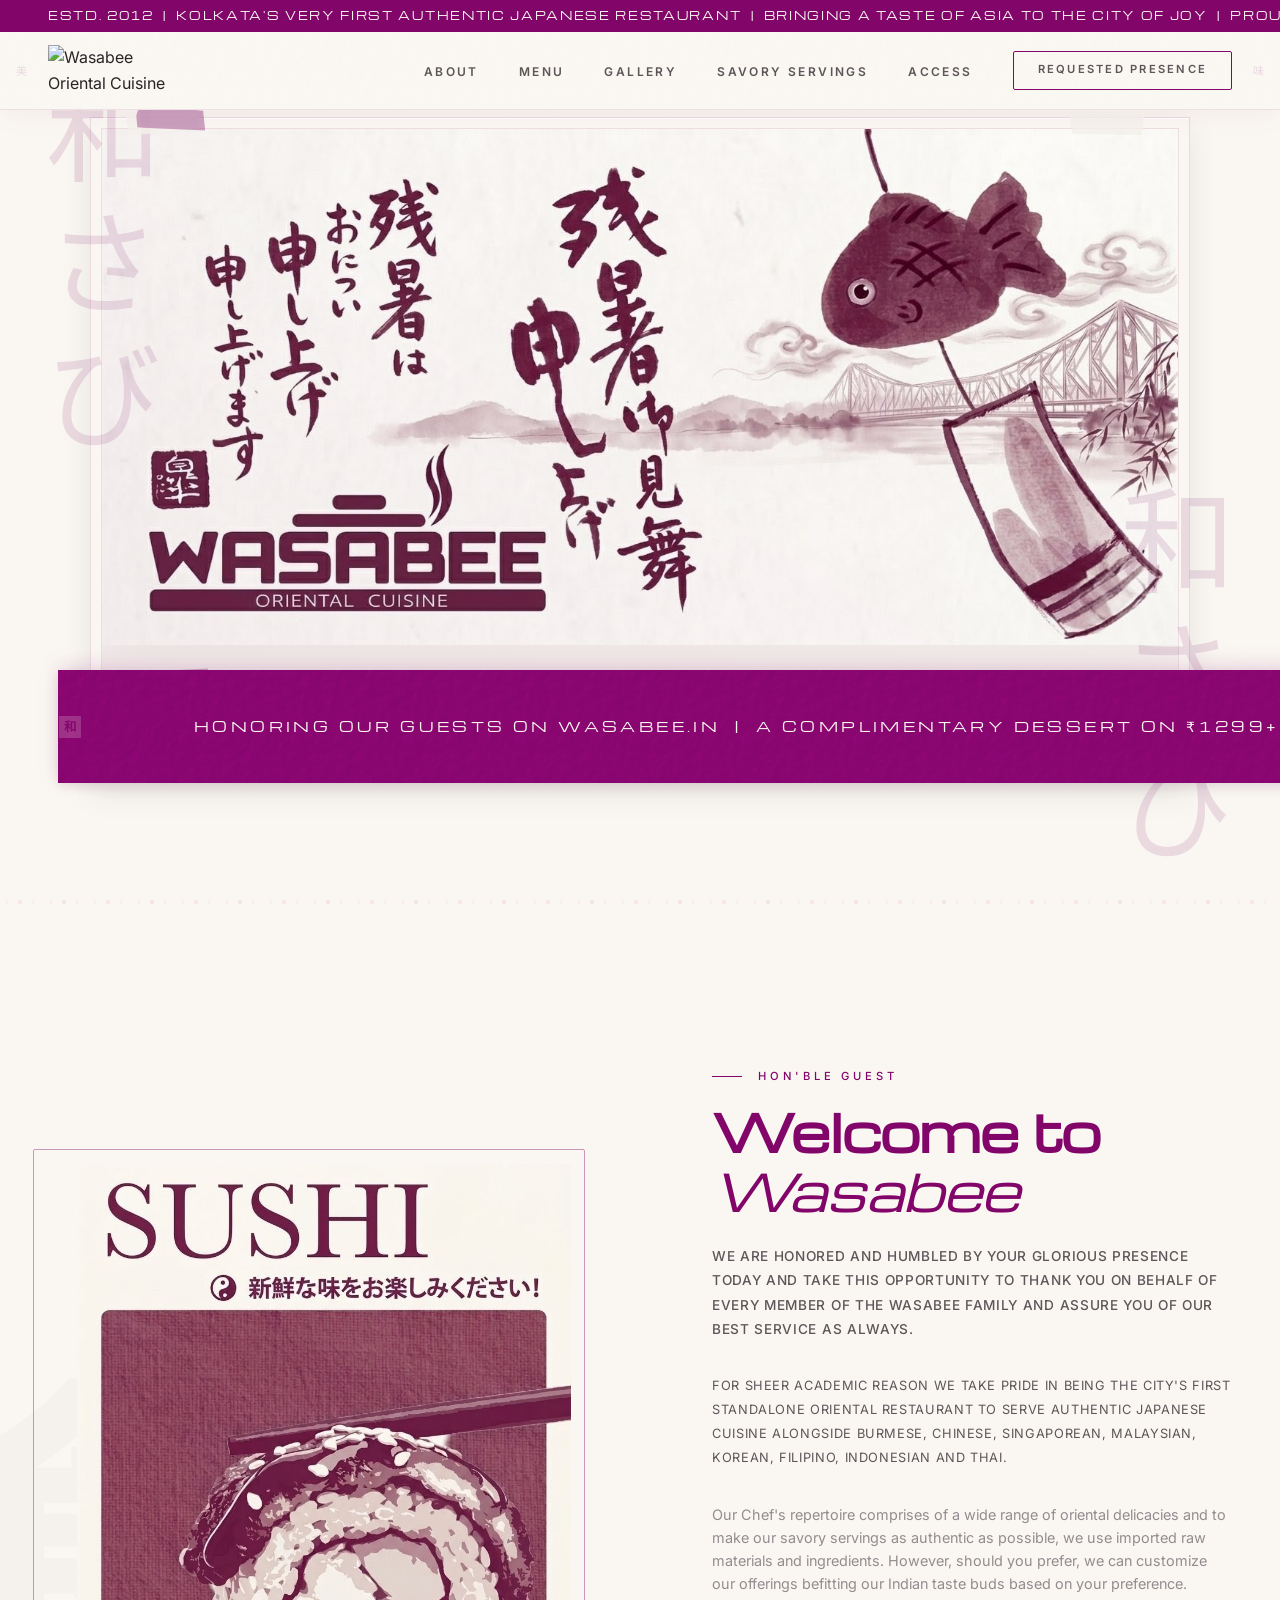
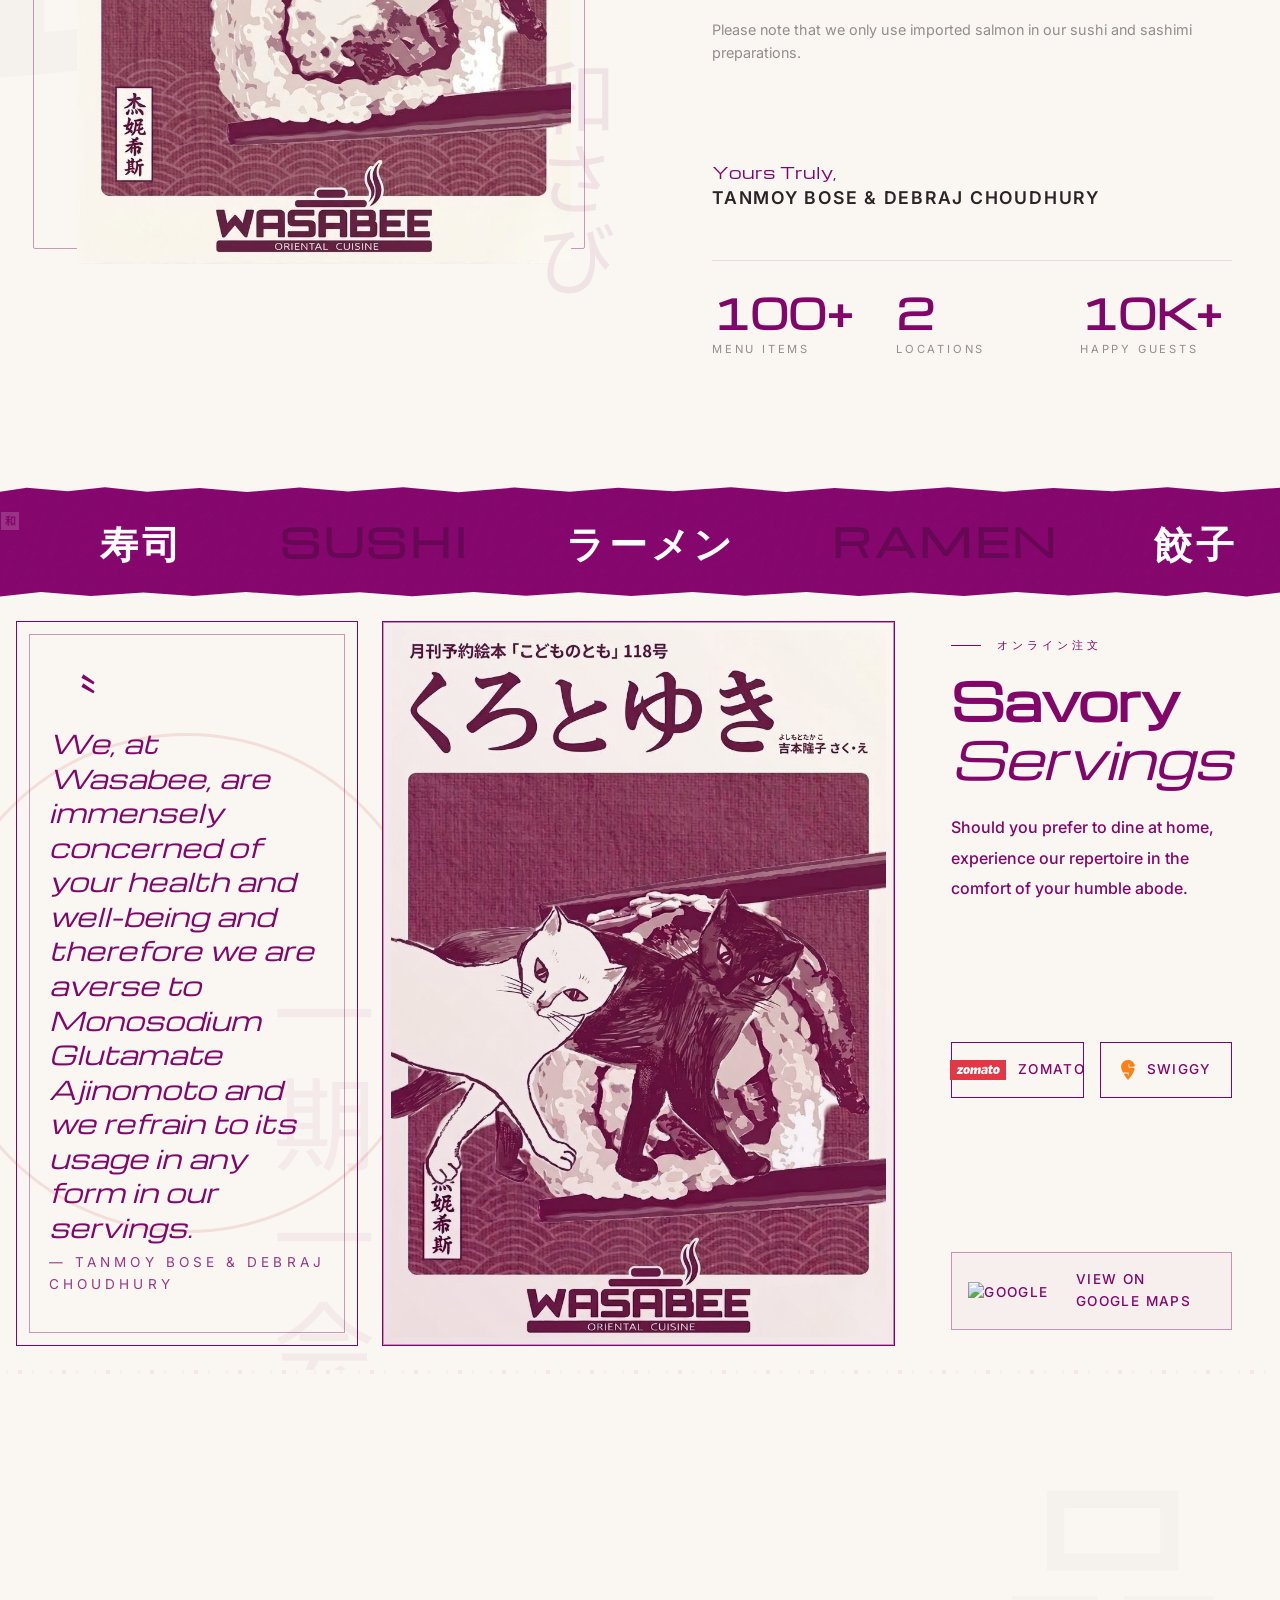
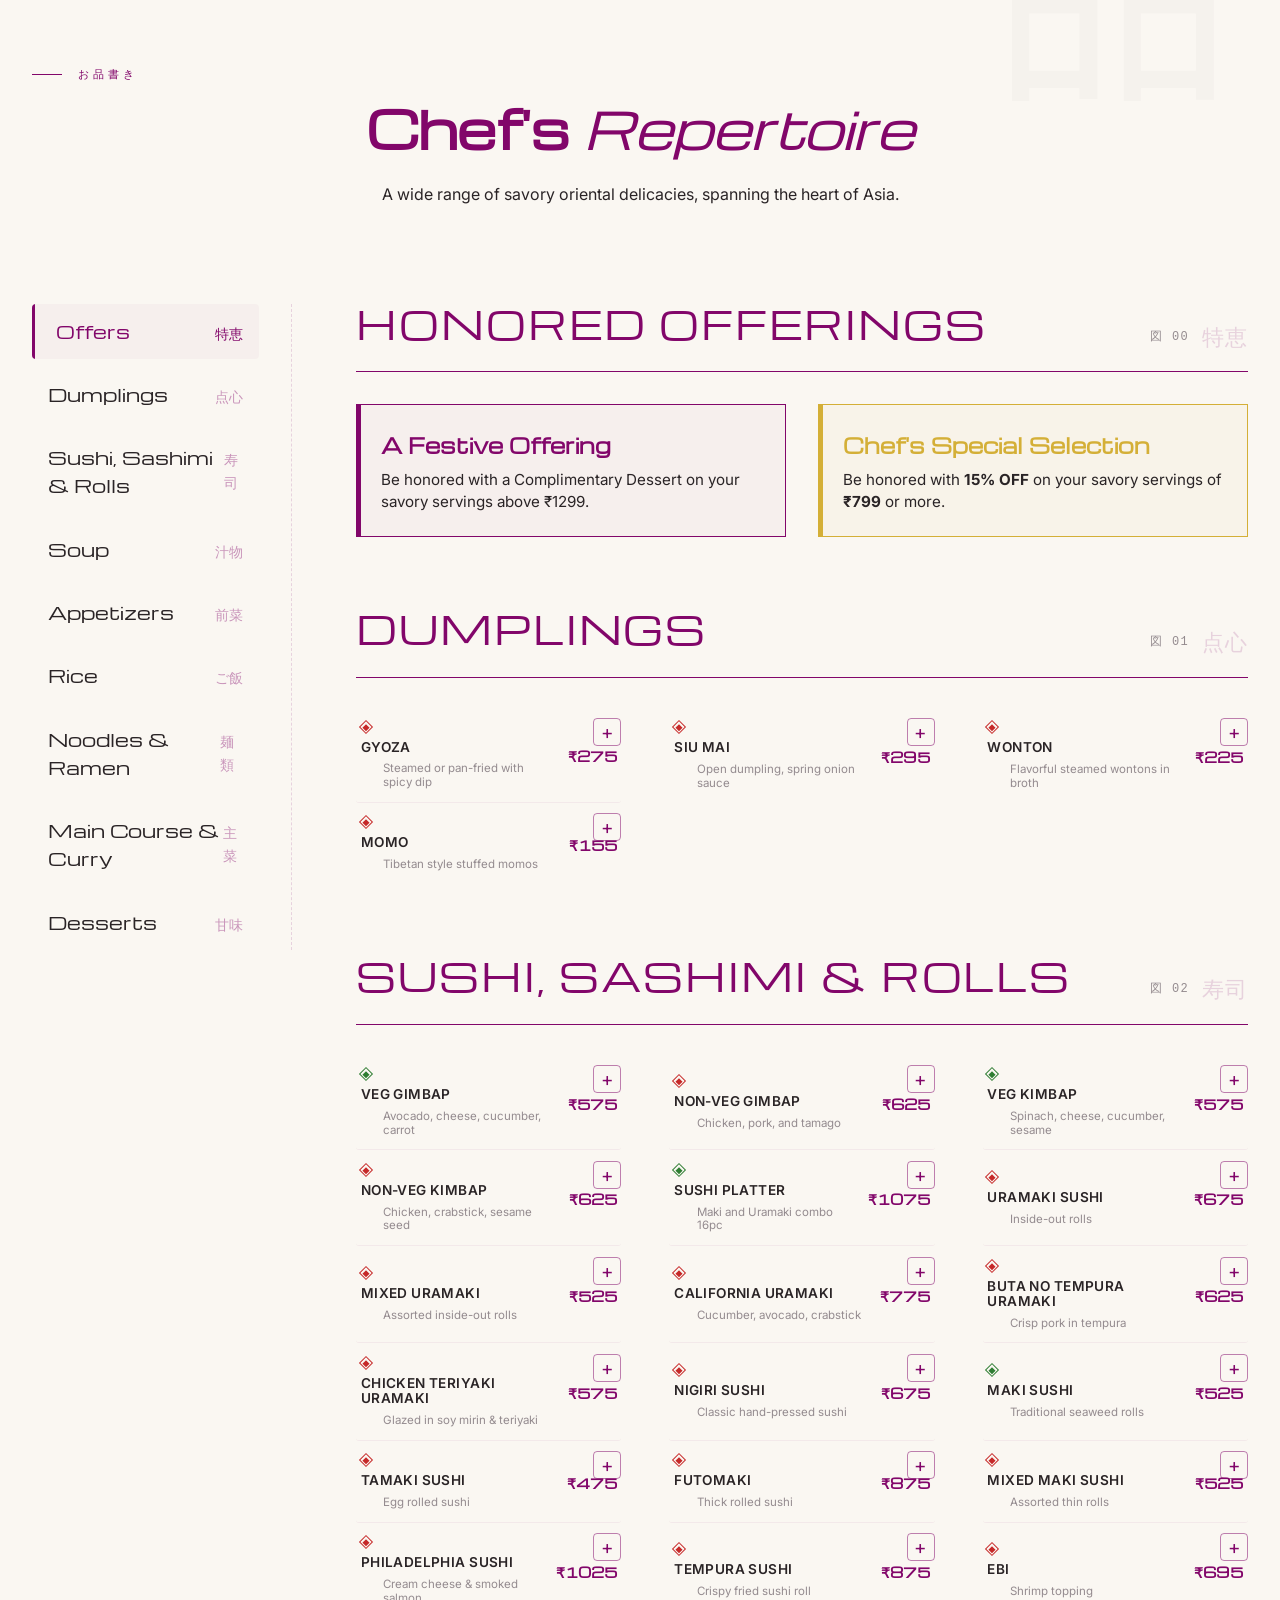
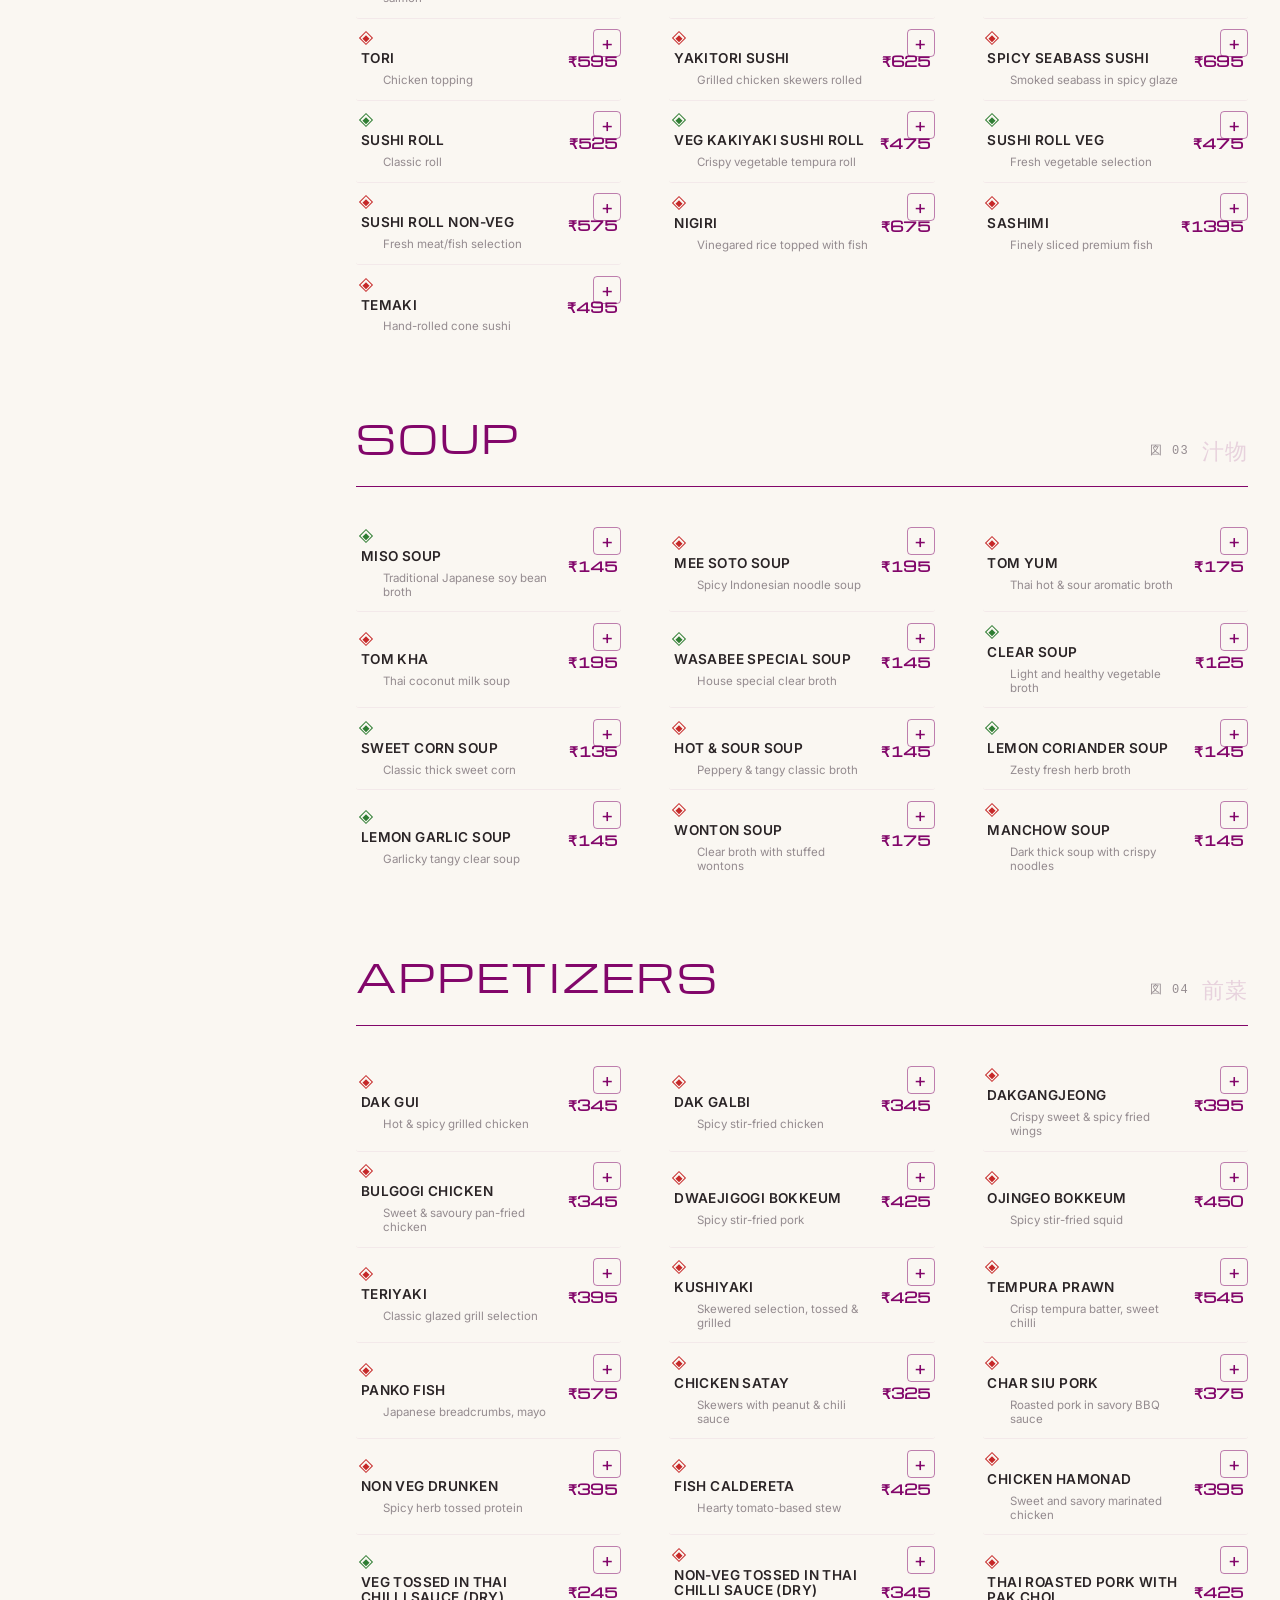
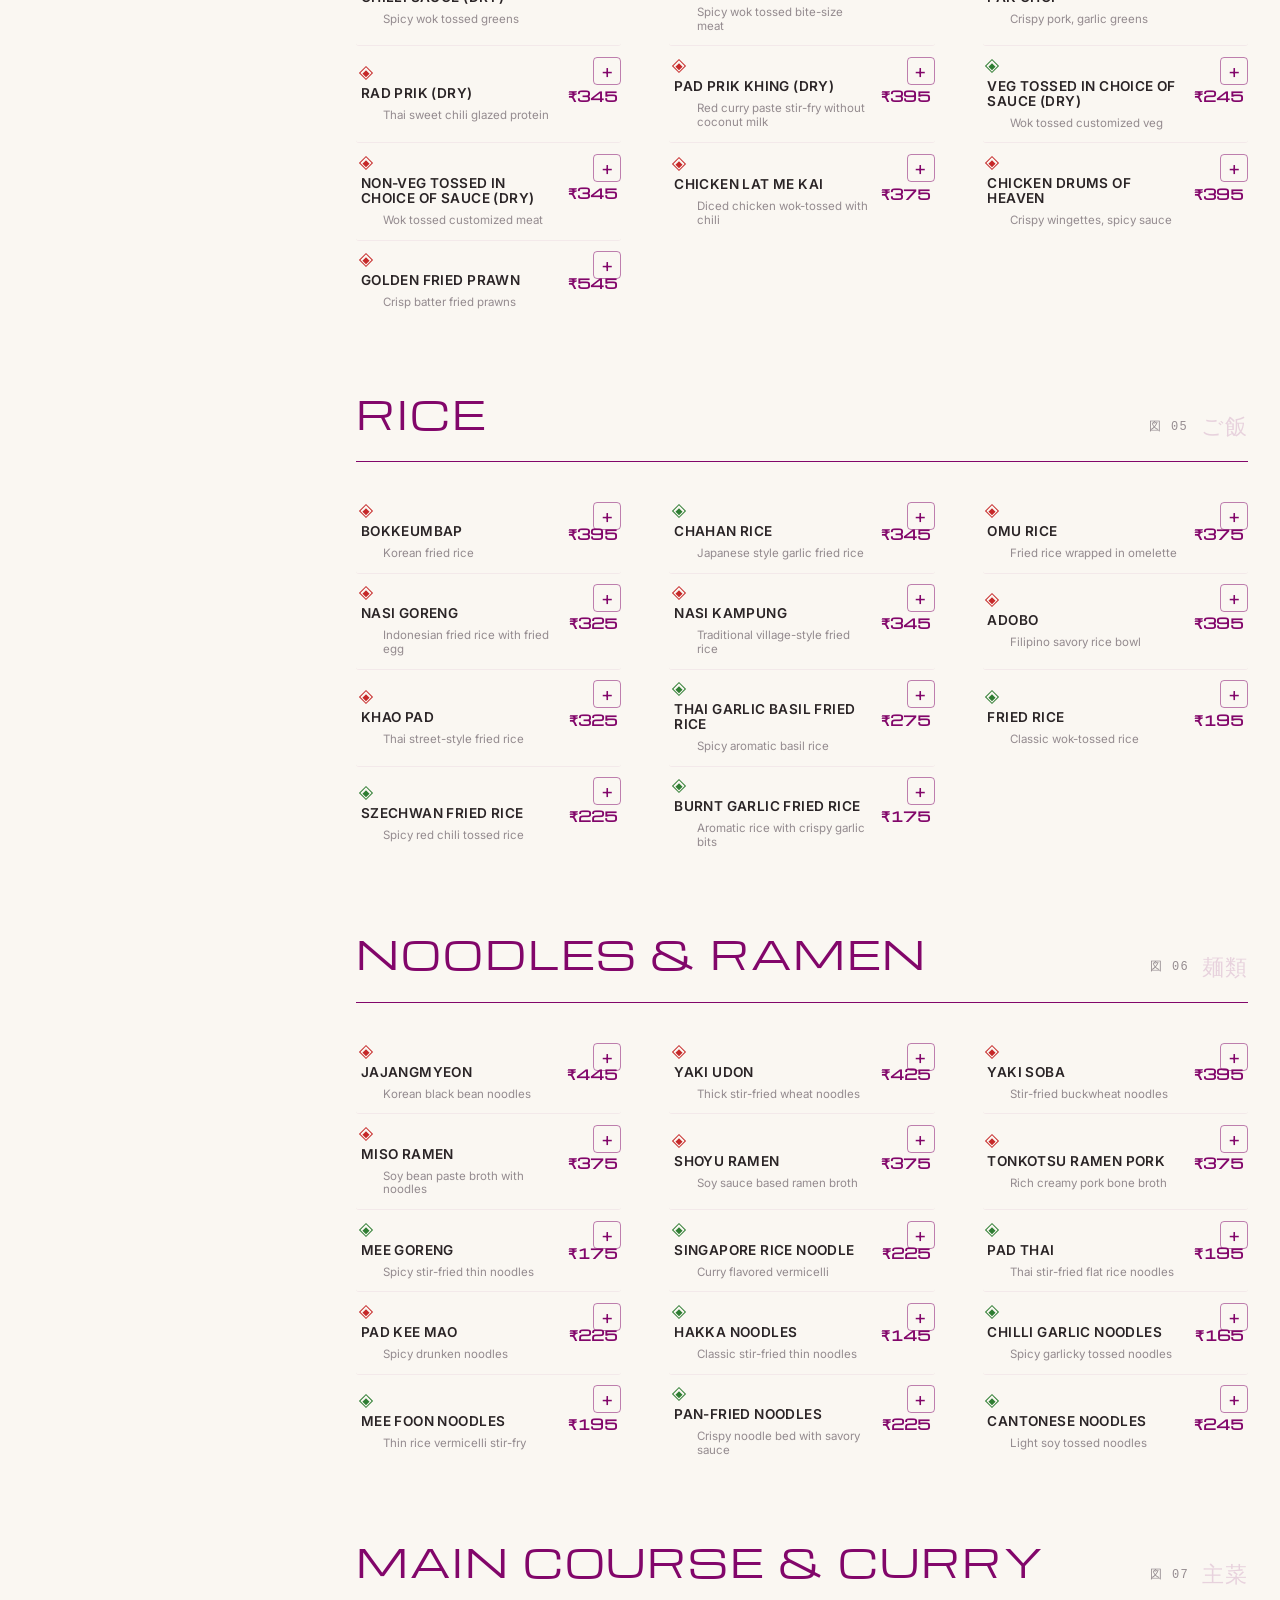
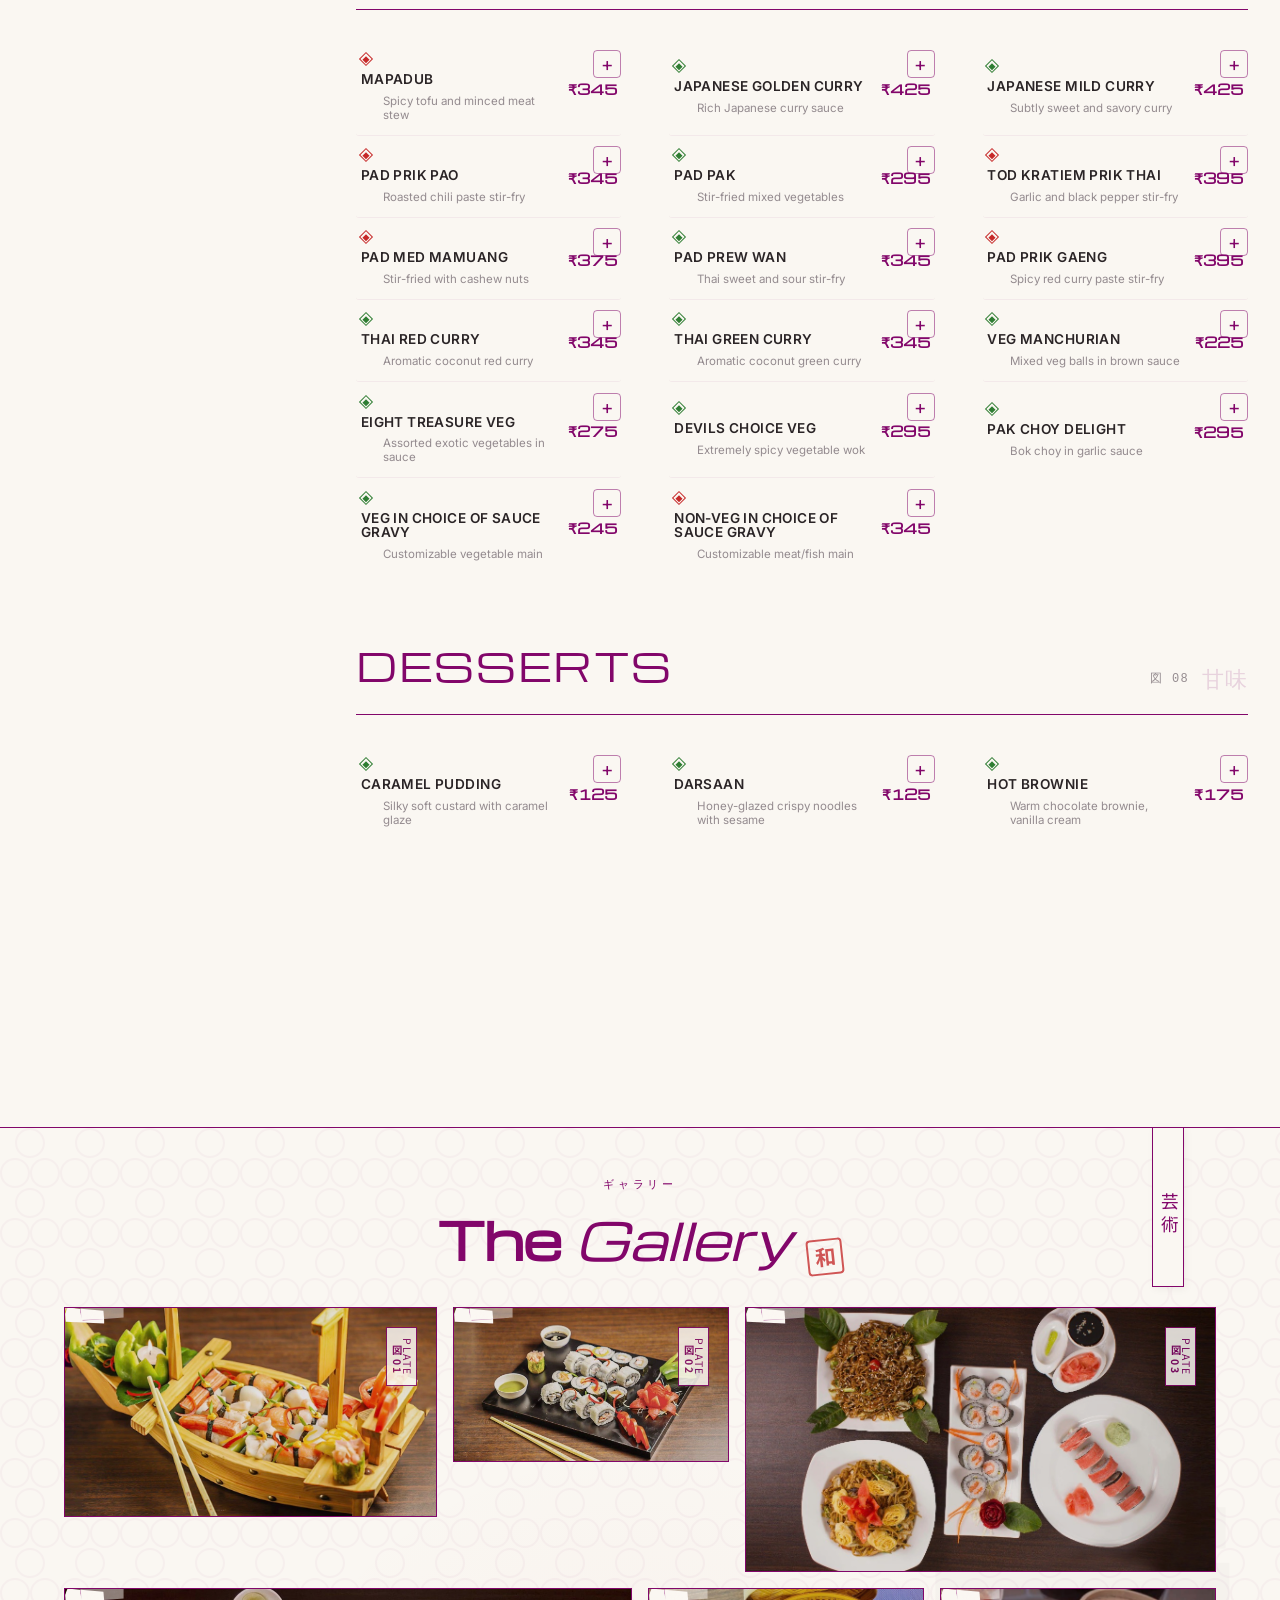
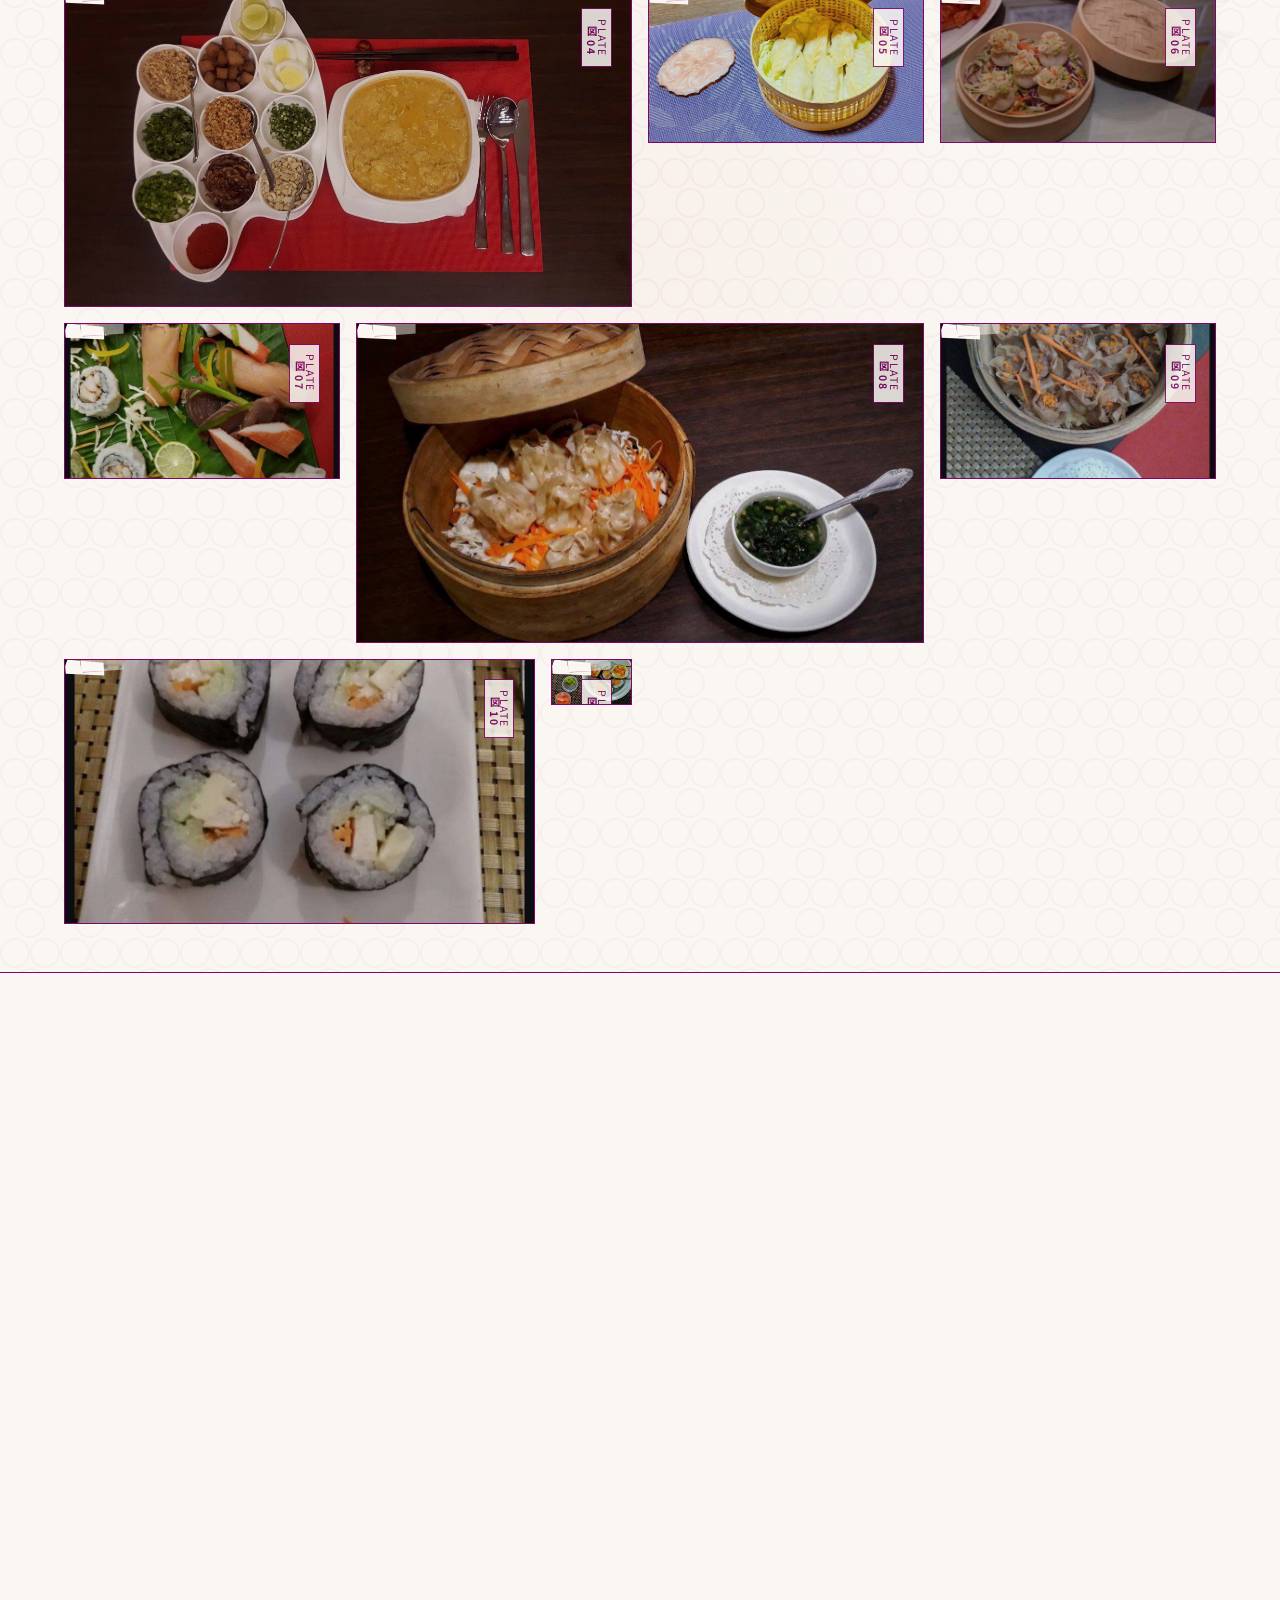
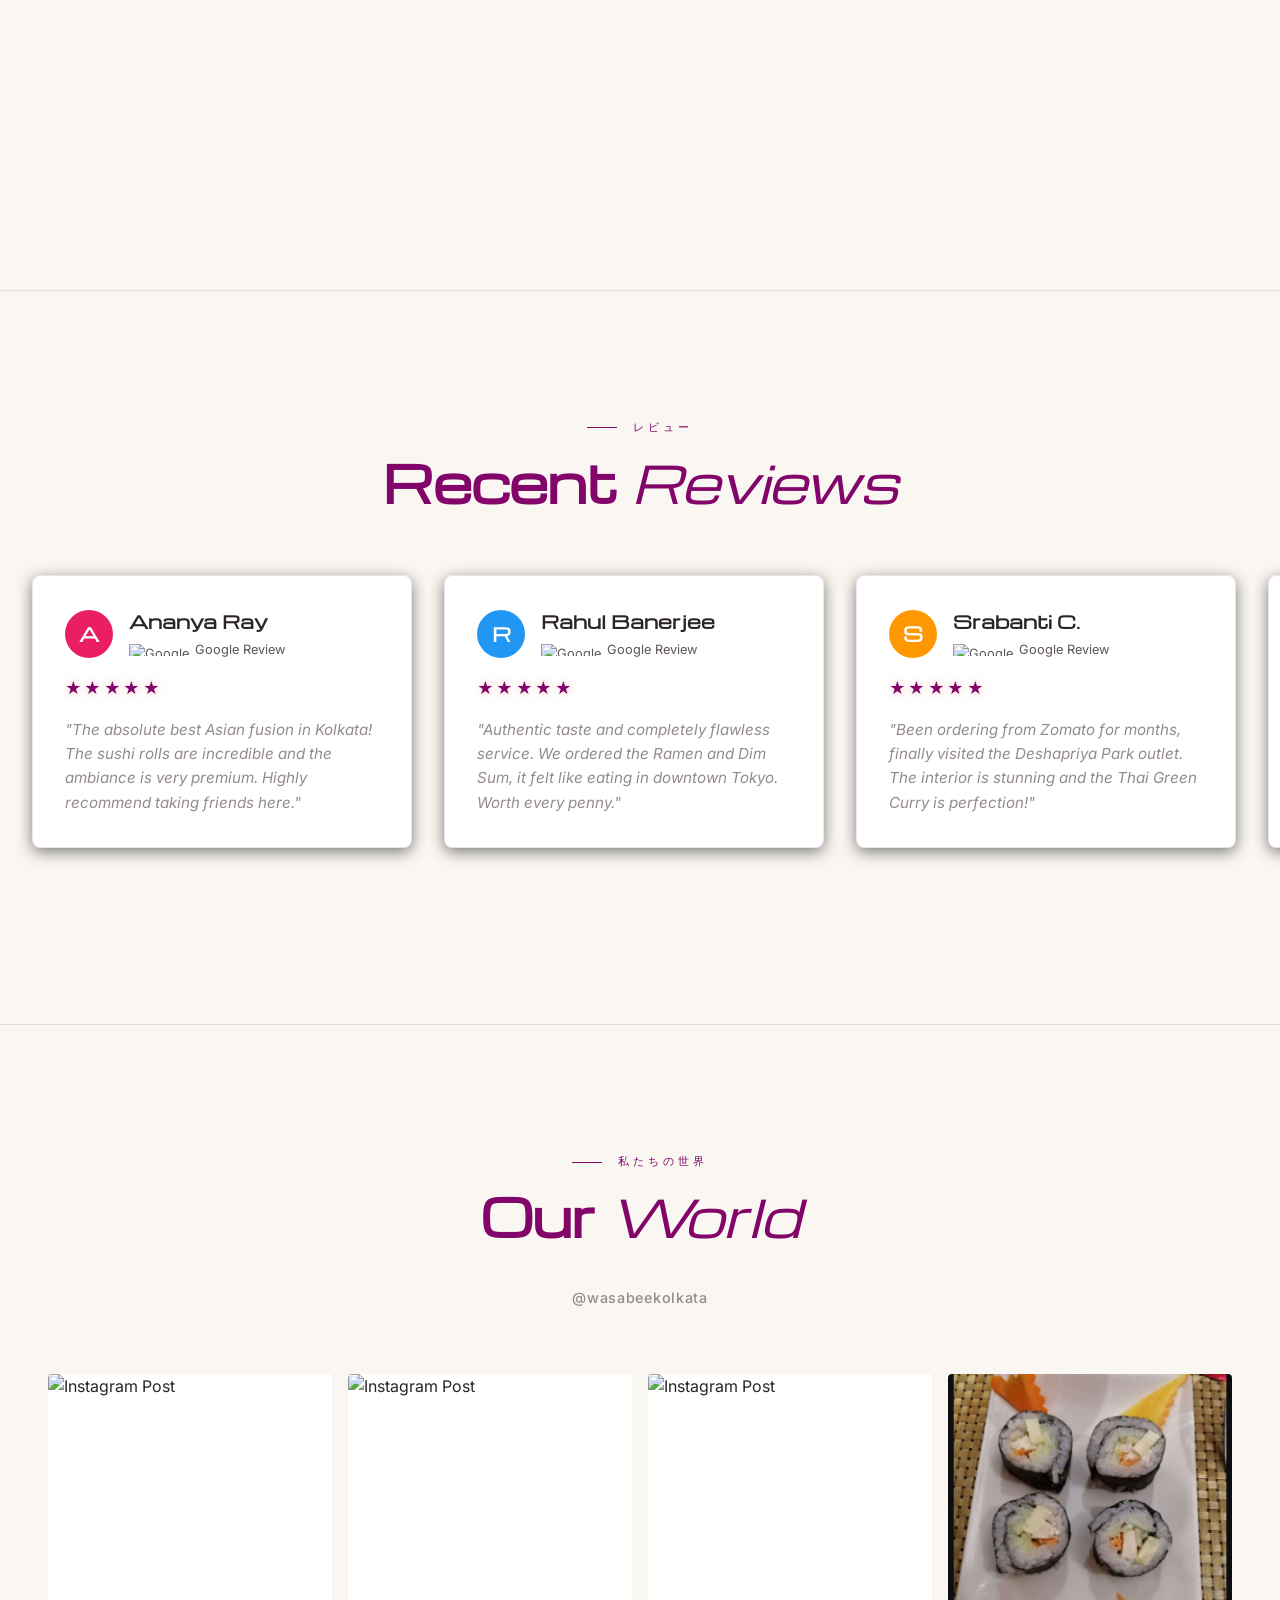
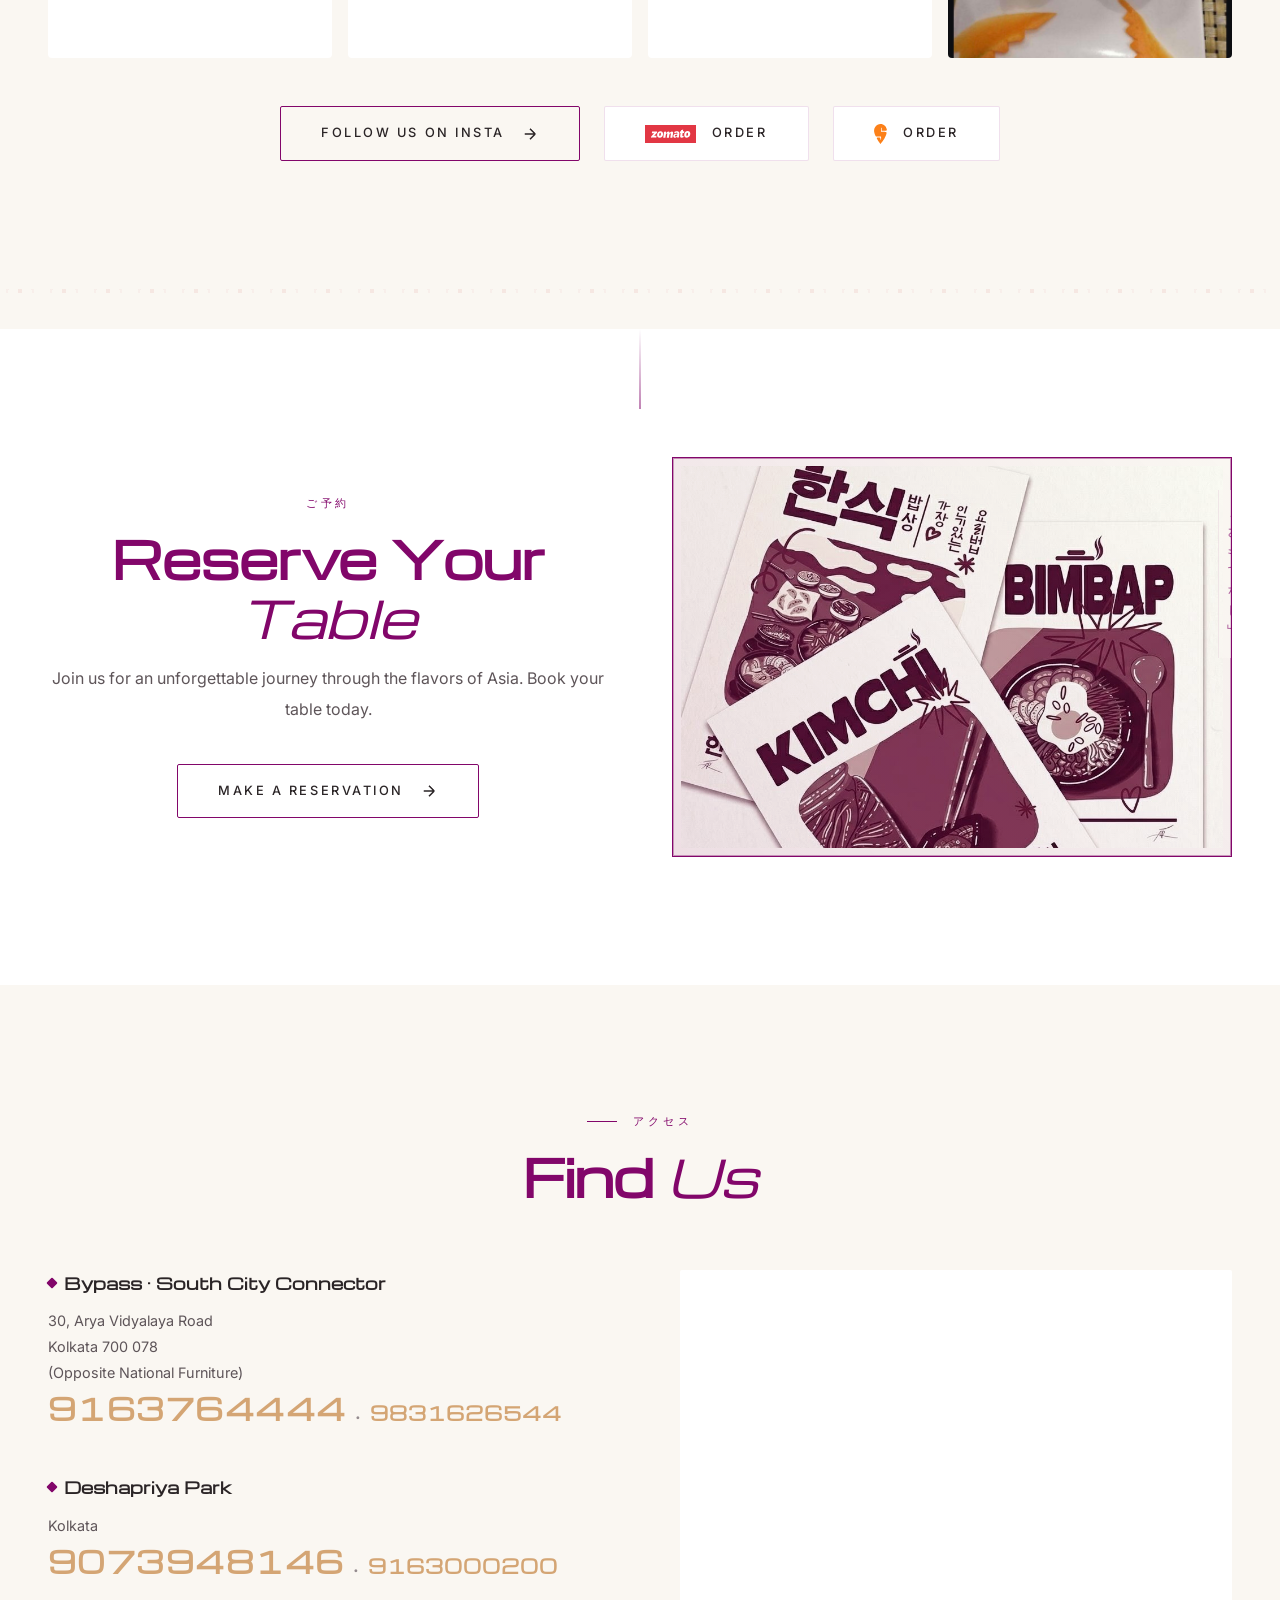
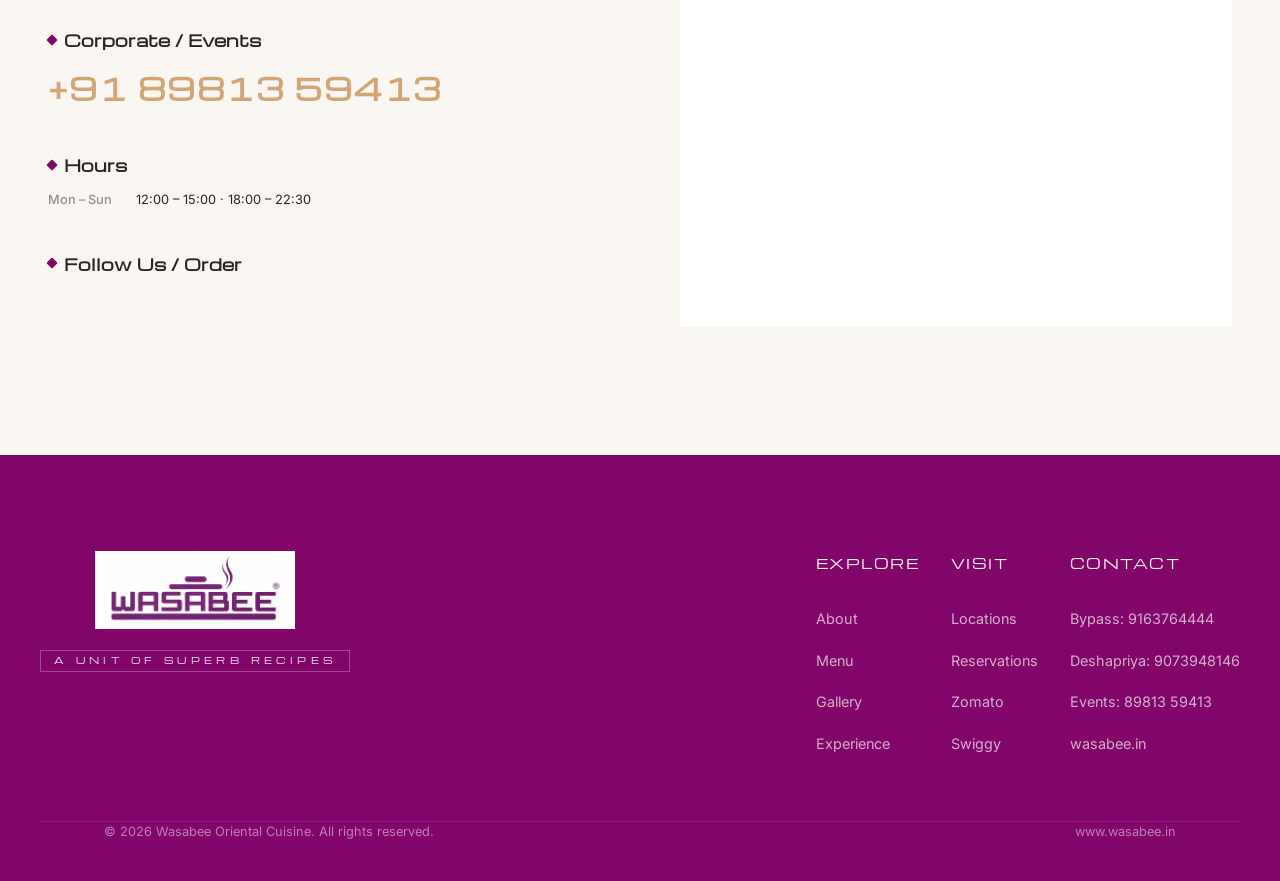
==== commit 5fd076ca: "UI polish: fix marquee bar, improve menu spacing, update footer tagline, replace nav logo with img t" ====
--- a/index.html
+++ b/index.html
@@ -24,13 +24,19 @@
       --ease-out-expo: cubic-bezier(0.16, 1, 0.3, 1);
     }
   </style>
-  <link rel="icon" type="image/svg+xml" href="images/wasabee logo .svg">
+  <link rel="icon" type="image/svg+xml" href="images/wasabee logo.svg">
   
   <!-- WebGL Library -->
   <script src="https://cdnjs.cloudflare.com/ajax/libs/three.js/r128/three.min.js"></script>
 </head>
 <body>
-
+  <!-- Header Offer Banner -->
+  <div class="promo-banner">
+    <div class="promo-banner-track">
+      <span>ESTD. 2012 &nbsp;|&nbsp; KOLKATA'S VERY FIRST AUTHENTIC JAPANESE RESTAURANT &nbsp;|&nbsp; BRINGING A TASTE OF ASIA TO THE CITY OF JOY &nbsp;|&nbsp; PROUDLY SERVING FOR 14 YEARS</span>
+      <span>ESTD. 2012 &nbsp;|&nbsp; KOLKATA'S VERY FIRST AUTHENTIC JAPANESE RESTAURANT &nbsp;|&nbsp; BRINGING A TASTE OF ASIA TO THE CITY OF JOY &nbsp;|&nbsp; PROUDLY SERVING FOR 14 YEARS</span>
+    </div>
+  </div>
   <!-- WebGL Background -->
   <canvas id="webgl-canvas"></canvas>
 
@@ -40,16 +46,15 @@
   <nav class="nav" id="navbar">
     <span class="nav-kanji-left" aria-hidden="true">美</span>
     <a href="#" class="nav-logo" aria-label="Wasabee Home">
-      <img src="images/brand identity and logo .JPG" alt="Wasabee" class="nav-logo-img" id="navLogoImg">
-      <span class="brand-tagline">A Unit of Superb Recipes</span>
+      <img src="images/wasabeelogo .PNG" alt="Wasabee Oriental Cuisine" class="nav-logo-img" id="navLogoImg" style="width: 140px; height: auto;">
     </a>
     <ul class="nav-links">
       <li><a href="#about">About</a></li>
       <li><a href="#menu">Menu</a></li>
       <li><a href="#gallery">Gallery</a></li>
-      <li><a href="#order">Order Online</a></li>
+      <li><a href="#order">Savory Servings</a></li>
       <li><a href="#contact">Access</a></li>
-      <li><a href="#reservation" class="cta-btn nav-cta">Reserve</a></li>
+      <li><a href="#reservation" class="cta-btn nav-cta">Requested Presence</a></li>
     </ul>
     <span class="nav-kanji-right" aria-hidden="true">味</span>
     <div class="hamburger" id="hamburger" aria-label="Toggle menu">
@@ -97,9 +102,9 @@
         
         <div class="hero-graphic-container">
           <img src="images/graphic 5.jpg" alt="Wasabee Oriental Cuisine" class="hero-logo-img-enlarged" id="heroLogoImg">
-          <div class="hero-graphic-overlay"></div>
-        </div>
-        <p class="hero-address-refined">30, Baidyapara, Sahid Nagar, Near Besides Union Bank, Arya Vidyalaya Road, Kalikapur, Kolkata</p>
+        <div class="hero-graphic-overlay"></div>
+        <p class="hero-address-refined">Wasabee Oriental Cuisine — Honors Your Glorious Presence</p>
+        <p class="hero-address-refined" style="font-size: 0.8rem; margin-top: 0.5rem;">30, Baidyapara, Sahid Nagar, Kalikapur, Kolkata</p>
       </div>
     </div>
 
@@ -107,20 +112,11 @@
     <div class="hero-red-marquee">
       <div class="marquee-track">
         <!-- Set 1 -->
-        <a href="https://wa.me/919163764444" target="_blank" class="brand-link">ORDER ON <img src="images/whatsapp-logo.svg" alt="WhatsApp"></a>
-        <a href="https://share.google/Fpbui7WFzKV8RP00X" target="_blank" class="brand-link">4.5 &#9733; ON <img src="images/google-maps-2020-icon.svg" alt="Google Maps"></a>
-        <a href="http://zoma.to/r/22188" target="_blank" class="brand-link">ORDER ON <img src="images/zomato-1.svg" alt="Zomato"></a>
-        <a href="https://www.swiggy.com/city/kolkata/wasabee-kalikapur-ruby-area-rest33209" target="_blank" class="brand-link">ORDER ON <img src="images/swiggy-1.svg" alt="Swiggy"></a>
+        <a href="#menu" class="brand-link">HONORING OUR GUESTS ON WASABEE.IN &nbsp;|&nbsp; A COMPLIMENTARY DESSERT ON ₹1299+ &nbsp;|&nbsp; <span class="ab-marquee-offer">BE HONORED WITH 15% OFF</span></a>
         <!-- Set 2 -->
-        <a href="https://wa.me/919163764444" target="_blank" class="brand-link">ORDER ON <img src="images/whatsapp-logo.svg" alt="WhatsApp"></a>
-        <a href="https://share.google/Fpbui7WFzKV8RP00X" target="_blank" class="brand-link">4.5 &#9733; ON <img src="images/google-maps-2020-icon.svg" alt="Google Maps"></a>
-        <a href="http://zoma.to/r/22188" target="_blank" class="brand-link">ORDER ON <img src="images/zomato-1.svg" alt="Zomato"></a>
-        <a href="https://www.swiggy.com/city/kolkata/wasabee-kalikapur-ruby-area-rest33209" target="_blank" class="brand-link">ORDER ON <img src="images/swiggy-1.svg" alt="Swiggy"></a>
+        <a href="#menu" class="brand-link">HONORING OUR GUESTS ON WASABEE.IN &nbsp;|&nbsp; A COMPLIMENTARY DESSERT ON ₹1299+ &nbsp;|&nbsp; <span class="ab-marquee-offer">BE HONORED WITH 15% OFF</span></a>
         <!-- Set 3 -->
-        <a href="https://wa.me/919163764444" target="_blank" class="brand-link">ORDER ON <img src="images/whatsapp-logo.svg" alt="WhatsApp"></a>
-        <a href="https://share.google/Fpbui7WFzKV8RP00X" target="_blank" class="brand-link">4.5 &#9733; ON <img src="images/google-maps-2020-icon.svg" alt="Google Maps"></a>
-        <a href="http://zoma.to/r/22188" target="_blank" class="brand-link">ORDER ON <img src="images/zomato-1.svg" alt="Zomato"></a>
-        <a href="https://www.swiggy.com/city/kolkata/wasabee-kalikapur-ruby-area-rest33209" target="_blank" class="brand-link">ORDER ON <img src="images/swiggy-1.svg" alt="Swiggy"></a>
+        <a href="#menu" class="brand-link">HONORING OUR GUESTS ON WASABEE.IN &nbsp;|&nbsp; A COMPLIMENTARY DESSERT ON ₹1299+ &nbsp;|&nbsp; <span class="ab-marquee-offer">BE HONORED WITH 15% OFF</span></a>
       </div>
     </div>
 
@@ -144,16 +140,27 @@
         </div>
         <div class="about-content">
           <div class="reveal" data-delay="0.2">
-            <span class="section-label">About Us</span>
-            <h2 class="section-title">The Art of<br><span class="accent">Oriental</span> Dining</h2>
-          </div>
-          <p class="section-text reveal" data-delay="0.3">
-            At Wasabee, we honor the centuries-old traditions of Japanese, Korean, Thai & Chinese cuisine while crafting something entirely new. Every dish is a canvas: from hand-rolled sushi to steaming bowls of ramen, each plate tells a story of precision, passion, and the freshest ingredients.
+            <span class="section-label">Hon'ble Guest</span>
+            <h2 class="section-title">Welcome to<br><span class="accent">Wasabee</span></h2>
+          </div>
+          <p class="section-text reveal" data-delay="0.3" style="text-transform: uppercase; font-weight: 500; font-size: 0.85rem; letter-spacing: 0.05em; line-height: 1.8;">
+            We are honored and humbled by your glorious presence today and take this opportunity to thank you on behalf of every member of the Wasabee family and assure you of our best service as always.
           </p>
-          <p class="section-text reveal" data-delay="0.4">
-            With two locations in Kolkata, at Bypass and Deshapriya Park, we bring authentic Oriental flavors 
-            to your neighborhood. Our chefs blend techniques from across Asia with bold, contemporary flair.
+          <p class="section-text reveal" data-delay="0.4" style="text-transform: uppercase; font-weight: 400; font-size: 0.8rem; letter-spacing: 0.05em; margin-bottom: 2rem;">
+            For sheer academic reason we take pride in being the city's first standalone oriental restaurant to serve authentic Japanese cuisine alongside Burmese, Chinese, Singaporean, Malaysian, Korean, Filipino, Indonesian and Thai.
           </p>
+          <p class="section-text reveal" data-delay="0.5" style="font-size: 0.9rem; line-height: 1.6; color: var(--color-text-dim);">
+            Our Chef's repertoire comprises of a wide range of oriental delicacies and to make our savory servings as authentic as possible, we use imported raw materials and ingredients. However, should you prefer, we can customize our offerings befitting our Indian taste buds based on your preference. 
+            <br><br>
+            Please note that we only use imported salmon in our sushi and sashimi preparations.
+          </p>
+          <p class="section-text reveal" data-delay="0.6" style="font-style: italic; margin: 2rem 0; border-left: 2px solid var(--color-brand); padding-left: 1.5rem;">
+            "Bon Appetit!!!!"
+          </p>
+          <div class="founder-signature reveal" data-delay="0.7">
+            <p style="font-family: var(--font-display); color: var(--color-brand); margin-bottom: 0;">Yours Truly,</p>
+            <p style="font-size: 1.1rem; letter-spacing: 0.1em; font-weight: 600;">TANMOY BOSE &amp; DEBRAJ CHOUDHURY</p>
+          </div>
           <div class="about-stats reveal" data-delay="0.5">
             <div class="stat-item">
               <div class="stat-number" data-count="100" data-suffix="+">0+</div>
@@ -195,11 +202,9 @@
           <div class="enso-circle" aria-hidden="true"></div>
           <div class="philosophy-content">
             <blockquote class="philosophy-quote">
-              We don't just serve food. We craft moments.
-              Every grain of rice, every slice of fish, tells the story
-              of our dedication to perfection.
+              We, at Wasabee, are immensely concerned of your health and well-being and therefore we are averse to Monosodium Glutamate Ajinomoto and we refrain to its usage in any form in our servings.
             </blockquote>
-            <p class="philosophy-author">- The Wasabee Kitchen</p>
+            <p class="philosophy-author">— Tanmoy Bose &amp; Debraj Choudhury</p>
           </div>
           <p class="philosophy-jp" aria-hidden="true">一期一会</p>
         </div>
@@ -216,9 +221,9 @@
       <div class="order-platforms-col reveal-right" style="height: 100%; display: flex; flex-direction: column; justify-content: space-between; padding: 1rem 2rem;">
         <div>
           <span class="section-label">オンライン注文</span>
-          <h2 class="section-title">Order <span class="accent">Online</span></h2>
+          <h2 class="section-title">Savory <span class="accent">Servings</span></h2>
           <p class="section-text" style="text-align:left; color: var(--color-brand); font-weight: 500; font-size: 1rem; margin-bottom: 0;">
-            Can't make it to us? We'll come to you. Experience gourmet Wasabee at home.
+            Should you prefer to dine at home, experience our repertoire in the comfort of your humble abode.
           </p>
         </div>
         <div style="display: flex; flex-direction: row; gap: 1rem; flex-wrap: wrap;">
@@ -235,7 +240,7 @@
         </div>
         <div style="margin-top: 1rem; display: flex;">
           <!-- Google Maps -->
-          <a href="https://share.google/Fpbui7WFzKV8RP00X" target="_blank" style="flex: 1; display: flex; align-items: center; justify-content: center; gap: 0.75rem; border: 1px solid rgba(123, 34, 82, 0.4); padding: 1rem; color: var(--color-brand); text-decoration: none; font-size: 0.85rem; letter-spacing: 0.1em; text-transform: uppercase; font-weight: 500; background: rgba(123, 34, 82, 0.03);">
+          <a href="https://share.google/Fpbui7WFzKV8RP00X" target="_blank" style="flex: 1; display: flex; align-items: center; justify-content: center; gap: 0.75rem; border: 1px solid rgba(130, 6, 106, 0.4); padding: 1rem; color: var(--color-brand); text-decoration: none; font-size: 0.85rem; letter-spacing: 0.1em; text-transform: uppercase; font-weight: 500; background: rgba(130, 6, 106, 0.03);">
             <img src="images/google-maps-2020-icon.svg" alt="Google Maps" height="18">
             View on Google Maps
           </a>
@@ -248,529 +253,260 @@
   <!-- Seigaiha Wave Divider -->
   <div class="seigaiha-divider seigaiha-flip" aria-hidden="true"></div>
 
-  <!-- ══════════════════════════════════════════ -->
-  <!-- MENU SECTION Complete Wasabee Menu      -->
-  <!-- ══════════════════════════════════════════ -->
+  <!-- ══════════════════════════════════════════════════ -->
+  <!-- MENU: 4×2 Artbook Catalogue                      -->
+  <!-- ══════════════════════════════════════════════════ -->
   <section class="section menu-section" id="menu">
-        <div class="menu-cinematic-bg"></div>
-    <div class="menu-cinematic-overlay"></div>
-    <div class="section-narrow">
-      <div class="menu-header reveal">
-        <span class="section-label">お品書き</span>
-        <h2 class="section-title">Our <span class="accent">Menu</span></h2>
-        <p class="section-text" style="max-width:100%; text-align:center; margin:0 auto;">
-          From traditional Japanese sushi to fiery Korean flavors explore the full Wasabee experience.
-        </p>
-        <div class="menu-search-wrapper reveal">
-          <div class="search-input-group">
-            <svg class="search-icon" viewBox="0 0 24 24"><path d="M15.5 14h-.79l-.28-.27A6.47 6.47 0 0 0 16 9.5 6.5 6.5 0 1 0 9.5 16c1.61 0 3.09-.59 4.23-1.57l.27.28v.79l5 4.99L20.49 19l-4.99-5zm-6 0C7.01 14 5 11.99 5 9.5S7.01 5 9.5 5 14 7.01 14 9.5 11.99 14 9.5 14z"/></svg>
-            <input type="text" id="menu-search" placeholder="Search our flavors... (e.g. Sushi, Ramen, Gyoza)">
-          </div>
-        </div>
-
-        <div class="menu-navigation-container reveal">
-          <div class="menu-categories" id="menu-tabs">
-            <button class="menu-cat-btn active" data-category="all">Explore All</button>
-            <button class="menu-cat-btn" data-category="dumplings">Dumplings</button>
-            <button class="menu-cat-btn" data-category="sushi">Japanese Sushi</button>
-            <button class="menu-cat-btn" data-category="korean-sushi">Korean Sushi</button>
-            <button class="menu-cat-btn" data-category="korean">Korean Mains</button>
-            <button class="menu-cat-btn" data-category="japanese">Japanese Classics</button>
-            <button class="menu-cat-btn" data-category="thai">Thai & Pan Asian</button>
-            <button class="menu-cat-btn" data-category="chinese">Chinese</button>
-            <button class="menu-cat-btn" data-category="desserts">Desserts</button>
-          </div>
-        </div>
-
-        <div class="menu-grid" id="menu-grid">
-        <div class="menu-item reveal" data-category="dumplings">
-          <div class="menu-item-info">
-            <h4><span class="diet-icon veg"></span>Gyoza Veg <span class="menu-badge veg">Yaki/Mushi</span></h4>
-            <div class="item-jp">餃子</div>
-            <p>Traditional Japanese dumplings, steamed or pan-fried, served with spicy dip</p>
-          </div>
-          <div class="menu-item-price"><span class="currency">₹</span>275</div>
-        </div>
-        <div class="menu-item non-veg reveal" data-category="dumplings">
-          <div class="menu-item-info">
-            <h4><span class="diet-icon non-veg"></span>Gyoza Non-Veg <span class="menu-badge non-veg">Yaki/Mushi</span></h4>
-            <div class="item-jp">餃子</div>
-            <p>Traditional meat dumplings, steamed or pan-fried, served with spicy dip</p>
-          </div>
-          <div class="menu-item-price"><span class="currency">₹</span>325</div>
-        </div>
-        <div class="menu-item reveal" data-category="dumplings">
-          <div class="menu-item-info">
-            <h4><span class="diet-icon veg"></span>Shoyu Gyoza (Soupy) <span class="menu-badge veg">Veg</span></h4>
-            <div class="item-jp">醤油餃子</div>
-            <p>Dumplings served in a flavorful soy broth</p>
-          </div>
-          <div class="menu-item-price"><span class="currency">₹</span>275</div>
-        </div>
-        <div class="menu-item non-veg reveal" data-category="dumplings">
-          <div class="menu-item-info">
-            <h4><span class="diet-icon non-veg"></span>Shoyu Gyoza (Soupy) <span class="menu-badge non-veg">Non-Veg</span></h4>
-            <div class="item-jp">醤油餃子</div>
-            <p>Meat dumplings served in a flavorful soy broth</p>
-          </div>
-          <div class="menu-item-price"><span class="currency">₹</span>325</div>
-        </div>
-        <div class="menu-item reveal" data-category="dumplings">
-          <div class="menu-item-info">
-            <h4><span class="diet-icon veg"></span>Siu Mai Veg</h4>
-            <div class="item-jp">焼売</div>
-            <p>Open dumpling served with spring onion sauce</p>
-          </div>
-          <div class="menu-item-price"><span class="currency">₹</span>295</div>
-        </div>
-        <div class="menu-item non-veg reveal" data-category="dumplings">
-          <div class="menu-item-info">
-            <h4><span class="diet-icon non-veg"></span>Siu Mai Chicken</h4>
-            <div class="item-jp">焼売</div>
-            <p>Open chicken dumpling with spring onion sauce</p>
-          </div>
-          <div class="menu-item-price"><span class="currency">₹</span>275</div>
-        </div>
-        <div class="menu-item non-veg reveal" data-category="dumplings">
-          <div class="menu-item-info">
-            <h4><span class="diet-icon non-veg"></span>Siu Mai Prawn</h4>
-            <div class="item-jp">焼売</div>
-            <p>Open prawn dumpling with spring onion sauce</p>
-          </div>
-          <div class="menu-item-price"><span class="currency">₹</span>325</div>
-        </div>
-        <div class="menu-item reveal" data-category="dumplings">
-          <div class="menu-item-info">
-            <h4><span class="diet-icon veg"></span>Wonton Veg</h4>
-            <div class="item-jp">ワンタン</div>
-            <p>Steamed/Fried with mushroom or hot garlic sauce</p>
-          </div>
-          <div class="menu-item-price"><span class="currency">₹</span>225 / 245</div>
-        </div>
-        <div class="menu-item non-veg reveal" data-category="dumplings">
-          <div class="menu-item-info">
-            <h4><span class="diet-icon non-veg"></span>Wonton Chicken</h4>
-            <div class="item-jp">ワンタン</div>
-            <p>Steamed/Fried with mushroom or hot garlic sauce</p>
-          </div>
-          <div class="menu-item-price"><span class="currency">₹</span>275 / 295</div>
-        </div>
-        <div class="menu-item non-veg reveal" data-category="dumplings">
-          <div class="menu-item-info">
-            <h4><span class="diet-icon non-veg"></span>Wonton Prawn</h4>
-            <div class="item-jp">ワンタン</div>
-            <p>Steamed/Fried with mushroom or hot garlic sauce</p>
-          </div>
-          <div class="menu-item-price"><span class="currency">₹</span>325 / 345</div>
-        </div>
-        <div class="menu-item reveal" data-category="dumplings">
-          <div class="menu-item-info">
-            <h4><span class="diet-icon veg"></span>Momo Veg</h4>
-            <div class="item-jp">モモ</div>
-            <p>Steamed (125) / Pan-Fried (145) / Fried (165)</p>
-          </div>
-          <div class="menu-item-price"><span class="currency">₹</span>125+</div>
-        </div>
-        <div class="menu-item non-veg reveal" data-category="dumplings">
-          <div class="menu-item-info">
-            <h4><span class="diet-icon non-veg"></span>Momo Non-Veg</h4>
-            <div class="item-jp">モモ</div>
-            <p>Steamed (155) / Pan-Fried (175) / Fried (195)</p>
-          </div>
-          <div class="menu-item-price"><span class="currency">₹</span>155+</div>
-        </div>
-
-        <!-- ═══ KOREAN SUSHI ═══ -->
-        <div class="menu-item reveal" data-category="korean-sushi">
-          <div class="menu-item-info">
-            <h4><span class="diet-icon veg"></span>Veg Gimbap</h4>
-            <div class="item-jp">김밥</div>
-            <p>Filled with avocado, cheese, cucumber, and carrot</p>
-          </div>
-          <div class="menu-item-price"><span class="currency">₹</span>575</div>
-        </div>
-        <div class="menu-item reveal" data-category="korean-sushi">
-          <div class="menu-item-info">
-            <h4><span class="diet-icon veg"></span>Veg Kimbap</h4>
-            <div class="item-jp">김밥</div>
-            <p>Spinach, cheese, cucumber, carrot, and sesame seed</p>
-          </div>
-          <div class="menu-item-price"><span class="currency">₹</span>575</div>
-        </div>
-        <div class="menu-item non-veg reveal" data-category="korean-sushi">
-          <div class="menu-item-info">
-            <h4><span class="diet-icon non-veg"></span>Non-Veg Gimbap</h4>
-            <div class="item-jp">김밥</div>
-            <p>Filled with chicken, pork, and tamago</p>
-          </div>
-          <div class="menu-item-price"><span class="currency">₹</span>625</div>
-        </div>
-        <div class="menu-item non-veg reveal" data-category="korean-sushi">
-          <div class="menu-item-info">
-            <h4><span class="diet-icon non-veg"></span>Non-Veg Kimbap</h4>
-            <div class="item-jp">김밥</div>
-            <p>Chicken, crabstick, and sesame seed</p>
-          </div>
-          <div class="menu-item-price"><span class="currency">₹</span>625</div>
-        </div>
-
-        <!-- ═══ JAPANESE SUSHI ═══ -->
-        <div class="menu-item reveal" data-category="sushi">
-          <div class="menu-item-info">
-            <h4><span class="diet-icon veg"></span>Veg Platter 16pc <span class="menu-badge veg">Combo</span></h4>
-            <div class="item-jp">寿司盛り合わせ</div>
-            <p>Combination of Maki and Uramaki sushi (4 different types)</p>
-          </div>
-          <div class="menu-item-price"><span class="currency">₹</span>1075</div>
-        </div>
-        <div class="menu-item non-veg reveal" data-category="sushi">
-          <div class="menu-item-info">
-            <h4><span class="diet-icon non-veg"></span>Non-Veg Platter 16pc <span class="menu-badge non-veg">Combo</span></h4>
-            <div class="item-jp">寿司盛り合わせ</div>
-            <p>Combination of Maki and Uramaki sushi (4 different types)</p>
-          </div>
-          <div class="menu-item-price"><span class="currency">₹</span>1395</div>
-        </div>
-        <div class="menu-item reveal" data-category="sushi">
-          <div class="menu-item-info">
-            <h4><span class="diet-icon veg"></span>Mixed Uramaki 12pc <span class="menu-badge veg">Veg</span></h4>
-            <div class="item-jp">ミックス裏巻き</div>
-            <p>Mixed 12 pieces with 3 different types of veg sushi</p>
-          </div>
-          <div class="menu-item-price"><span class="currency">₹</span>525</div>
-        </div>
-        <div class="menu-item non-veg reveal" data-category="sushi">
-          <div class="menu-item-info">
-            <h4><span class="diet-icon non-veg"></span>Mixed Uramaki 12pc <span class="menu-badge non-veg">NV</span></h4>
-            <div class="item-jp">ミックス裏巻き</div>
-            <p>Mixed 12 pieces with 3 different types of non-veg sushi</p>
-          </div>
-          <div class="menu-item-price"><span class="currency">₹</span>975</div>
-        </div>
-        <div class="menu-item non-veg reveal" data-category="sushi">
-          <div class="menu-item-info">
-            <h4><span class="diet-icon non-veg"></span>California Uramaki 8pc</h4>
-            <div class="item-jp">カリフォルニア裏巻き</div>
-            <p>Filled with cucumber, avocado, and crabstick</p>
-          </div>
-          <div class="menu-item-price"><span class="currency">₹</span>775</div>
-        </div>
-        <div class="menu-item non-veg reveal" data-category="sushi">
-          <div class="menu-item-info">
-            <h4><span class="diet-icon non-veg"></span>Buta No Tempura Uramaki 8pc</h4>
-            <div class="item-jp">豚天ぷら裏巻き</div>
-            <p>Filled with crisp pork fried in tempura</p>
-          </div>
-          <div class="menu-item-price"><span class="currency">₹</span>625</div>
-        </div>
-        <div class="menu-item non-veg reveal" data-category="sushi">
-          <div class="menu-item-info">
-            <h4><span class="diet-icon non-veg"></span>Chicken Teriyaki Uramaki 8pc</h4>
-            <div class="item-jp">チキン照り焼き裏巻き</div>
-            <p>Meat glazed in soy, mirin, and teriyaki sauce</p>
-          </div>
-          <div class="menu-item-price"><span class="currency">₹</span>575</div>
-        </div>
-        <div class="menu-item non-veg reveal" data-category="sushi">
-          <div class="menu-item-info">
-            <h4><span class="diet-icon non-veg"></span>Nigiri Sushi Roll Style 8pc</h4>
-            <div class="item-jp">握り寿司</div>
-            <p>Filled with smoked salmon, crabstick, and cucumber</p>
-          </div>
-          <div class="menu-item-price"><span class="currency">₹</span>1025</div>
-        </div>
-        <div class="menu-item non-veg reveal" data-category="sushi">
-          <div class="menu-item-info">
-            <h4><span class="diet-icon non-veg"></span>Futomaki 8pc</h4>
-            <div class="item-jp">太巻き</div>
-            <p>Large roll filled with tamago and smoked salmon</p>
-          </div>
-          <div class="menu-item-price"><span class="currency">₹</span>875</div>
-        </div>
-        <div class="menu-item non-veg reveal" data-category="sushi">
-          <div class="menu-item-info">
-            <h4><span class="diet-icon non-veg"></span>Philadelphia Sushi 8pc</h4>
-            <div class="item-jp">フィラデルフィア寿司</div>
-            <p>Prepared with cream cheese and smoked salmon</p>
-          </div>
-          <div class="menu-item-price"><span class="currency">₹</span>1025</div>
-        </div>
-        <div class="menu-item non-veg reveal" data-category="sushi">
-          <div class="menu-item-info">
-            <h4><span class="diet-icon non-veg"></span>Tempura Sushi Ebi 8pc</h4>
-            <div class="item-jp">天ぷら寿司</div>
-            <p>Filled with crispy prawn fried in tempura flour</p>
-          </div>
-          <div class="menu-item-price"><span class="currency">₹</span>875</div>
-        </div>
-        <div class="menu-item non-veg reveal" data-category="sushi">
-          <div class="menu-item-info">
-            <h4><span class="diet-icon non-veg"></span>Spicy Seabass Sushi 8pc <span class="menu-badge non-veg">Spicy</span></h4>
-            <div class="item-jp">シーバス寿司</div>
-            <p>Filled with smoked seabass in spicy glaze</p>
-          </div>
-          <div class="menu-item-price"><span class="currency">₹</span>695</div>
-        </div>
-        <div class="menu-item non-veg reveal" data-category="sushi">
-          <div class="menu-item-info">
-            <h4><span class="diet-icon non-veg"></span>Nigiri Salmon 4pc <span class="menu-badge chef">Premium</span></h4>
-            <div class="item-jp">サーモン握り</div>
-            <p>Squeezed vinegared rice balls topped with salmon</p>
-          </div>
-          <div class="menu-item-price"><span class="currency">₹</span>675</div>
-        </div>
-        <div class="menu-item non-veg reveal" data-category="sushi">
-          <div class="menu-item-info">
-            <h4><span class="diet-icon non-veg"></span>Sashimi Salmon 4pc <span class="menu-badge chef">Premium</span></h4>
-            <div class="item-jp">サーモン刺身</div>
-            <p>Fresh Norwegian salmon sliced into thin pieces</p>
-          </div>
-          <div class="menu-item-price"><span class="currency">₹</span>1395</div>
-        </div>
-
-        <!-- ═══ KOREAN MAINS ═══ -->
-        <div class="menu-item non-veg reveal" data-category="korean">
-          <div class="menu-item-info">
-            <h4><span class="diet-icon non-veg"></span>Dak Gui <span class="menu-badge non-veg">Spicy</span></h4>
-            <div class="item-jp">닭구이</div>
-            <p>Hot and spicy grilled chicken</p>
-          </div>
-          <div class="menu-item-price"><span class="currency">₹</span>345</div>
-        </div>
-        <div class="menu-item non-veg reveal" data-category="korean">
-          <div class="menu-item-info">
-            <h4><span class="diet-icon non-veg"></span>Dakgangjeong <span class="menu-badge chef">Popular</span></h4>
-            <div class="item-jp">닭강정</div>
-            <p>Crispy sweet and spicy fried chicken wings</p>
-          </div>
-          <div class="menu-item-price"><span class="currency">₹</span>395</div>
-        </div>
-        <div class="menu-item non-veg reveal" data-category="korean">
-          <div class="menu-item-info">
-            <h4><span class="diet-icon non-veg"></span>Bulgogi Chicken</h4>
-            <div class="item-jp">불고기</div>
-            <p>Sweet and savoury pan-fried chicken</p>
-          </div>
-          <div class="menu-item-price"><span class="currency">₹</span>345</div>
-        </div>
-        <div class="menu-item non-veg reveal" data-category="korean">
-          <div class="menu-item-info">
-            <h4><span class="diet-icon non-veg"></span>Dwaejigogi Bokkeum <span class="menu-badge non-veg">Pork</span></h4>
-            <div class="item-jp">돼지고기 볶음</div>
-            <p>Spicy stir-fried pork</p>
-          </div>
-          <div class="menu-item-price"><span class="currency">₹</span>425</div>
-        </div>
-        <div class="menu-item non-veg reveal" data-category="korean">
-          <div class="menu-item-info">
-            <h4><span class="diet-icon non-veg"></span>Korean Bokkeumbap <span class="menu-badge non-veg">Mixed</span></h4>
-            <div class="item-jp">볶음밥</div>
-            <p>Spicy fried rice topped with poached egg</p>
-          </div>
-          <div class="menu-item-price"><span class="currency">₹</span>395</div>
-        </div>
-        <div class="menu-item non-veg reveal" data-category="korean">
-          <div class="menu-item-info">
-            <h4><span class="diet-icon non-veg"></span>Jajangmyeon <span class="menu-badge non-veg">Pork</span></h4>
-            <div class="item-jp">자장면</div>
-            <p>Wheat noodles tossed in black bean sauce</p>
-          </div>
-          <div class="menu-item-price"><span class="currency">₹</span>445</div>
-        </div>
-
-        <!-- ═══ JAPANESE MAINS ═══ -->
-        <div class="menu-item non-veg reveal" data-category="japanese">
-          <div class="menu-item-info">
-            <h4><span class="diet-icon non-veg"></span>Japanese Teriyaki Chicken</h4>
-            <div class="item-jp">テリヤキチキン</div>
-            <p>Sweet, savoury and tangy appetizer glazed in soy & mirin</p>
-          </div>
-          <div class="menu-item-price"><span class="currency">₹</span>395</div>
-        </div>
-        <div class="menu-item non-veg reveal" data-category="japanese">
-          <div class="menu-item-info">
-            <h4><span class="diet-icon non-veg"></span>Kushiyaki Pork</h4>
-            <div class="item-jp">串焼き</div>
-            <p>Skewered pork meat, tossed and grilled</p>
-          </div>
-          <div class="menu-item-price"><span class="currency">₹</span>425</div>
-        </div>
-        <div class="menu-item non-veg reveal" data-category="japanese">
-          <div class="menu-item-info">
-            <h4><span class="diet-icon non-veg"></span>Tempura Prawn 5pc</h4>
-            <div class="item-jp">海老の天ぷら</div>
-            <p>Fried in crisp tempura batter with sweet chilli sauce</p>
-          </div>
-          <div class="menu-item-price"><span class="currency">₹</span>545</div>
-        </div>
-        <div class="menu-item non-veg reveal" data-category="japanese">
-          <div class="menu-item-info">
-            <h4><span class="diet-icon non-veg"></span>Panko Fish Bhetki</h4>
-            <div class="item-jp">魚のパン粉焼き</div>
-            <p>Fried in Japanese breadcrumbs, served with mayo</p>
-          </div>
-          <div class="menu-item-price"><span class="currency">₹</span>575</div>
-        </div>
-        <div class="menu-item reveal" data-category="japanese">
-          <div class="menu-item-info">
-            <h4><span class="diet-icon veg"></span>Chahan Rice Veg</h4>
-            <div class="item-jp">チャーハン</div>
-            <p>Stir-fried rice wok-tossed with seasonings</p>
-          </div>
-          <div class="menu-item-price"><span class="currency">₹</span>345</div>
-        </div>
-        <div class="menu-item non-veg reveal" data-category="japanese">
-          <div class="menu-item-info">
-            <h4><span class="diet-icon non-veg"></span>Yaki Udon Chicken <span class="menu-badge non-veg">NV</span></h4>
-            <div class="item-jp">焼きうどん</div>
-            <p>Stir-fried wheat noodles with seasonings</p>
-          </div>
-          <div class="menu-item-price"><span class="currency">₹</span>425</div>
-        </div>
-        <div class="menu-item non-veg reveal" data-category="japanese">
-          <div class="menu-item-info">
-            <h4><span class="diet-icon non-veg"></span>Tonkotsu Ramen <span class="menu-badge non-veg">Pork</span></h4>
-            <div class="item-jp">豚骨ラーメン</div>
-            <p>Noodle soup topped with boiled egg and nori (Pork)</p>
-          </div>
-          <div class="menu-item-price"><span class="currency">₹</span>375</div>
-        </div>
-        <div class="menu-item reveal" data-category="japanese">
-          <div class="menu-item-info">
-            <h4><span class="diet-icon veg"></span>Japanese Golden Curry <span class="menu-badge veg">Veg</span></h4>
-            <div class="item-jp">ゴールデンカレー</div>
-            <p>Traditional mild curry served with steamed rice</p>
-          </div>
-          <div class="menu-item-price"><span class="currency">₹</span>425</div>
-        </div>
-
-        <!-- ═══ PAN ASIAN FAVORITES ═══ -->
-        <div class="menu-item non-veg reveal" data-category="thai">
-          <div class="menu-item-info">
-            <h4><span class="diet-icon non-veg"></span>Chicken Satay 6pc <span class="menu-badge non-veg">Peanut Sauce</span></h4>
-            <p>Skewers served with peanut and chili sauce</p>
-          </div>
-          <div class="menu-item-price"><span class="currency">₹</span>325</div>
-        </div>
-        <div class="menu-item non-veg reveal" data-category="thai">
-          <div class="menu-item-info">
-            <h4><span class="diet-icon non-veg"></span>Char Siu Pork</h4>
-            <p>Roasted pork in savory BBQ sauce</p>
-          </div>
-          <div class="menu-item-price"><span class="currency">₹</span>375</div>
-        </div>
-        <div class="menu-item non-veg reveal" data-category="thai">
-          <div class="menu-item-info">
-            <h4><span class="diet-icon non-veg"></span>Nasi Goreng <span class="menu-badge chef">Popular</span></h4>
-            <p>Indonesian fried rice · Chicken (325) / Seafood (425)</p>
-          </div>
-          <div class="menu-item-price"><span class="currency">₹</span>325+</div>
-        </div>
-        <div class="menu-item reveal" data-category="thai">
-          <div class="menu-item-info">
-            <h4><span class="diet-icon veg"></span>Mee Goreng Veg</h4>
-            <p>Traditional spicy stir-fried thin noodles</p>
-          </div>
-          <div class="menu-item-price"><span class="currency">₹</span>175</div>
-        </div>
-
-        <!-- ═══ THAI SPECIALS ═══ -->
-        <div class="menu-item reveal" data-category="thai">
-          <div class="menu-item-info">
-            <h4><span class="diet-icon veg"></span>Tom Yum Soup Veg</h4>
-            <div class="item-jp">トムヤム</div>
-            <p>Traditional Thai hot and sour soup</p>
-          </div>
-          <div class="menu-item-price"><span class="currency">₹</span>175</div>
-        </div>
-        <div class="menu-item reveal" data-category="thai">
-          <div class="menu-item-info">
-            <h4><span class="diet-icon veg"></span>Pad Thai Veg <span class="menu-badge chef">Popular</span></h4>
-            <div class="item-jp">パッタイ</div>
-            <p>Traditional stir-fried rice noodles with peanuts</p>
-          </div>
-          <div class="menu-item-price"><span class="currency">₹</span>195</div>
-        </div>
-        <div class="menu-item non-veg reveal" data-category="thai">
-          <div class="menu-item-info">
-            <h4><span class="diet-icon non-veg"></span>Pad Prik Khing Chicken</h4>
-            <div class="item-jp">パップリック・キン</div>
-            <p>Spicy stir-fry with spicy red curry paste</p>
-          </div>
-          <div class="menu-item-price"><span class="currency">₹</span>395</div>
-        </div>
-        <div class="menu-item reveal" data-category="thai">
-          <div class="menu-item-info">
-            <h4><span class="diet-icon veg"></span>Thai Green Curry Veg</h4>
-            <div class="item-jp">グリーンカレー</div>
-            <p>Creamy coconut milk curry with aromatic herbs</p>
-          </div>
-          <div class="menu-item-price"><span class="currency">₹</span>345</div>
-        </div>
-
-        <!-- ═══ CHINESE FAVORITES ═══ -->
-        <div class="menu-item reveal" data-category="chinese">
-          <div class="menu-item-info">
-            <h4><span class="diet-icon veg"></span>Wasabee Special Soup Veg <span class="menu-badge chef">Signature</span></h4>
-            <p>House special clear broth with exotic greens</p>
-          </div>
-          <div class="menu-item-price"><span class="currency">₹</span>145</div>
-        </div>
-        <div class="menu-item non-veg reveal" data-category="chinese">
-          <div class="menu-item-info">
-            <h4><span class="diet-icon non-veg"></span>Drums of Heaven 6pc</h4>
-            <p>Crispy chicken wingettes tossed in spicy sauce</p>
-          </div>
-          <div class="menu-item-price"><span class="currency">₹</span>395</div>
-        </div>
-        <div class="menu-item reveal" data-category="chinese">
-          <div class="menu-item-info">
-            <h4><span class="diet-icon veg"></span>Hakka Noodles Veg</h4>
-            <p>Classic street-style stir-fried thin noodles</p>
-          </div>
-          <div class="menu-item-price"><span class="currency">₹</span>145</div>
-        </div>
-        <div class="menu-item reveal" data-category="chinese">
-          <div class="menu-item-info">
-            <h4><span class="diet-icon veg"></span>Burnt Garlic Fried Rice Veg</h4>
-            <p>Aromatic rice tossed with golden fried garlic</p>
-          </div>
-          <div class="menu-item-price"><span class="currency">₹</span>175</div>
-        </div>
-        <div class="menu-item reveal" data-category="chinese">
-          <div class="menu-item-info">
-            <h4><span class="diet-icon veg"></span>Veg Manchurian Gravy</h4>
-            <p>Fried vegetable balls in tangy soy garlic sauce</p>
-          </div>
-          <div class="menu-item-price"><span class="currency">₹</span>225</div>
-        </div>
-
-        <!-- ═══ DESSERTS ═══ -->
-        <div class="menu-item reveal" data-category="desserts">
-          <div class="menu-item-info">
-            <h4><span class="diet-icon veg"></span>Caramel Pudding</h4>
-            <div class="item-jp">プリン</div>
-            <p>Silky Japanese-style custard with caramel glaze</p>
-          </div>
-          <div class="menu-item-price"><span class="currency">₹</span>125</div>
-        </div>
-        <div class="menu-item reveal" data-category="desserts">
-          <div class="menu-item-info">
-            <h4><span class="diet-icon veg"></span>Darsaan</h4>
-            <p>Honey-glazed crispy noodles with sesame</p>
-          </div>
-          <div class="menu-item-price"><span class="currency">₹</span>125</div>
-        </div>
-        <div class="menu-item reveal" data-category="desserts">
-          <div class="menu-item-info">
-            <h4><span class="diet-icon veg"></span>Hot Brownie with Ice Cream</h4>
-            <p>Warm chocolate brownie served with vanilla cream</p>
-          </div>
-          <div class="menu-item-price"><span class="currency">₹</span>175</div>
-        </div>
-      </div>
-    </div>
-      </section>
+    <div class="menu-section-header reveal">
+      <span class="section-label">お品書き</span>
+      <h2 class="section-title">Chef's <span class="accent">Repertoire</span></h2>
+      <p class="section-subline">A wide range of savory oriental delicacies, spanning the heart of Asia.</p>
+    </div>
+    <!-- Unified 3-Column Menu Container -->
+    <div class="unified-menu-container">
+
+      <aside class="unified-sidebar reveal">
+        <nav class="unified-nav">
+          <a href="#cat-offers" class="unified-nav-link active" style="color: var(--color-brand);">Offers <span class="nav-jp">特恵</span></a>
+          <a href="#cat-dumplings" class="unified-nav-link">Dumplings <span class="nav-jp">点心</span></a>
+          <a href="#cat-sushi" class="unified-nav-link">Sushi, Sashimi &amp; Rolls <span class="nav-jp">寿司</span></a>
+          <a href="#cat-soup" class="unified-nav-link">Soup <span class="nav-jp">汁物</span></a>
+          <a href="#cat-appetizers" class="unified-nav-link">Appetizers <span class="nav-jp">前菜</span></a>
+          <a href="#cat-rice" class="unified-nav-link">Rice <span class="nav-jp">ご飯</span></a>
+          <a href="#cat-noodles" class="unified-nav-link">Noodles &amp; Ramen <span class="nav-jp">麺類</span></a>
+          <a href="#cat-mains" class="unified-nav-link">Main Course &amp; Curry <span class="nav-jp">主菜</span></a>
+          <a href="#cat-desserts" class="unified-nav-link">Desserts <span class="nav-jp">甘味</span></a>
+        </nav>
+      </aside>
+
+      <div class="unified-menu-main">
+
+        <!-- 00: OFFERS -->
+        <div class="unified-category-group" id="cat-offers">
+          <div class="unified-category-header reveal">
+            <h3 class="unified-title">HONORED OFFERINGS</h3>
+            <span class="unified-plate">図 00 <span class="unified-jp">特恵</span></span>
+          </div>
+          <div class="unified-items-list offers-list reveal" data-delay="0.1" style="grid-template-columns: repeat(2, 1fr); gap: 2rem;">
+            
+            <div class="offer-card">
+              <div class="offer-content">
+                <h4 class="offer-title">A Festive Offering</h4>
+                <p class="offer-desc">Be honored with a Complimentary Dessert on your savory servings above ₹1299.</p>
+              </div>
+            </div>
+
+            <div class="offer-card offer-ab">
+              <div class="offer-content">
+                <h4 class="offer-title">Chef's Special Selection</h4>
+                <p class="offer-desc" id="dynamicOfferText">...</p>
+              </div>
+            </div>
+
+          </div>
+        </div>
+
+        <!-- 01: DUMPLINGS -->
+        <div class="unified-category-group" id="cat-dumplings">
+          <div class="unified-category-header reveal">
+            <h3 class="unified-title">DUMPLINGS</h3>
+            <span class="unified-plate">図 01 <span class="unified-jp">点心</span></span>
+          </div>
+          <div class="unified-items-list reveal" data-delay="0.1">
+        <div class="popup-item"><div class="pi-info"><span class="diet-icon non-veg"></span><span class="pi-name">Gyoza</span><span class="pi-desc">Steamed or pan-fried with spicy dip</span></div><span class="pi-price">₹275</span></div>
+        <div class="popup-item"><div class="pi-info"><span class="diet-icon non-veg"></span><span class="pi-name">Siu Mai</span><span class="pi-desc">Open dumpling, spring onion sauce</span></div><span class="pi-price">₹295</span></div>
+        <div class="popup-item"><div class="pi-info"><span class="diet-icon non-veg"></span><span class="pi-name">Wonton</span><span class="pi-desc">Flavorful steamed wontons in broth</span></div><span class="pi-price">₹225</span></div>
+        <div class="popup-item"><div class="pi-info"><span class="diet-icon non-veg"></span><span class="pi-name">Momo</span><span class="pi-desc">Tibetan style stuffed momos</span></div><span class="pi-price">₹155</span></div>
+          </div>
+        </div>
+
+        <!-- 02: SUSHI, SASHIMI & ROLLS -->
+        <div class="unified-category-group" id="cat-sushi">
+          <div class="unified-category-header reveal">
+            <h3 class="unified-title">SUSHI, SASHIMI &amp; ROLLS</h3>
+            <span class="unified-plate">図 02 <span class="unified-jp">寿司</span></span>
+          </div>
+          <div class="unified-items-list reveal" data-delay="0.1">
+        <div class="popup-item"><div class="pi-info"><span class="diet-icon veg"></span><span class="pi-name">Veg Gimbap</span><span class="pi-desc">Avocado, cheese, cucumber, carrot</span></div><span class="pi-price">₹575</span></div>
+        <div class="popup-item"><div class="pi-info"><span class="diet-icon non-veg"></span><span class="pi-name">Non-Veg Gimbap</span><span class="pi-desc">Chicken, pork, and tamago</span></div><span class="pi-price">₹625</span></div>
+        <div class="popup-item"><div class="pi-info"><span class="diet-icon veg"></span><span class="pi-name">Veg Kimbap</span><span class="pi-desc">Spinach, cheese, cucumber, sesame</span></div><span class="pi-price">₹575</span></div>
+        <div class="popup-item"><div class="pi-info"><span class="diet-icon non-veg"></span><span class="pi-name">Non-Veg Kimbap</span><span class="pi-desc">Chicken, crabstick, sesame seed</span></div><span class="pi-price">₹625</span></div>
+        <div class="popup-item"><div class="pi-info"><span class="diet-icon veg"></span><span class="pi-name">Sushi Platter</span><span class="pi-desc">Maki and Uramaki combo 16pc</span></div><span class="pi-price">₹1075</span></div>
+        <div class="popup-item"><div class="pi-info"><span class="diet-icon non-veg"></span><span class="pi-name">Uramaki Sushi</span><span class="pi-desc">Inside-out rolls</span></div><span class="pi-price">₹675</span></div>
+        <div class="popup-item"><div class="pi-info"><span class="diet-icon non-veg"></span><span class="pi-name">Mixed Uramaki</span><span class="pi-desc">Assorted inside-out rolls</span></div><span class="pi-price">₹525</span></div>
+        <div class="popup-item"><div class="pi-info"><span class="diet-icon non-veg"></span><span class="pi-name">California Uramaki</span><span class="pi-desc">Cucumber, avocado, crabstick</span></div><span class="pi-price">₹775</span></div>
+        <div class="popup-item"><div class="pi-info"><span class="diet-icon non-veg"></span><span class="pi-name">Buta No Tempura Uramaki</span><span class="pi-desc">Crisp pork in tempura</span></div><span class="pi-price">₹625</span></div>
+        <div class="popup-item"><div class="pi-info"><span class="diet-icon non-veg"></span><span class="pi-name">Chicken Teriyaki Uramaki</span><span class="pi-desc">Glazed in soy mirin &amp; teriyaki</span></div><span class="pi-price">₹575</span></div>
+        <div class="popup-item"><div class="pi-info"><span class="diet-icon non-veg"></span><span class="pi-name">Nigiri Sushi</span><span class="pi-desc">Classic hand-pressed sushi</span></div><span class="pi-price">₹675</span></div>
+        <div class="popup-item"><div class="pi-info"><span class="diet-icon veg"></span><span class="pi-name">Maki Sushi</span><span class="pi-desc">Traditional seaweed rolls</span></div><span class="pi-price">₹525</span></div>
+        <div class="popup-item"><div class="pi-info"><span class="diet-icon non-veg"></span><span class="pi-name">Tamaki Sushi</span><span class="pi-desc">Egg rolled sushi</span></div><span class="pi-price">₹475</span></div>
+        <div class="popup-item"><div class="pi-info"><span class="diet-icon non-veg"></span><span class="pi-name">Futomaki</span><span class="pi-desc">Thick rolled sushi</span></div><span class="pi-price">₹875</span></div>
+        <div class="popup-item"><div class="pi-info"><span class="diet-icon non-veg"></span><span class="pi-name">Mixed Maki Sushi</span><span class="pi-desc">Assorted thin rolls</span></div><span class="pi-price">₹525</span></div>
+        <div class="popup-item"><div class="pi-info"><span class="diet-icon non-veg"></span><span class="pi-name">Philadelphia Sushi</span><span class="pi-desc">Cream cheese &amp; smoked salmon</span></div><span class="pi-price">₹1025</span></div>
+        <div class="popup-item"><div class="pi-info"><span class="diet-icon non-veg"></span><span class="pi-name">Tempura Sushi</span><span class="pi-desc">Crispy fried sushi roll</span></div><span class="pi-price">₹875</span></div>
+        <div class="popup-item"><div class="pi-info"><span class="diet-icon non-veg"></span><span class="pi-name">Ebi</span><span class="pi-desc">Shrimp topping</span></div><span class="pi-price">₹695</span></div>
+        <div class="popup-item"><div class="pi-info"><span class="diet-icon non-veg"></span><span class="pi-name">Tori</span><span class="pi-desc">Chicken topping</span></div><span class="pi-price">₹595</span></div>
+        <div class="popup-item"><div class="pi-info"><span class="diet-icon non-veg"></span><span class="pi-name">Yakitori Sushi</span><span class="pi-desc">Grilled chicken skewers rolled</span></div><span class="pi-price">₹625</span></div>
+        <div class="popup-item"><div class="pi-info"><span class="diet-icon non-veg"></span><span class="pi-name">Spicy Seabass Sushi</span><span class="pi-desc">Smoked seabass in spicy glaze</span></div><span class="pi-price">₹695</span></div>
+        <div class="popup-item"><div class="pi-info"><span class="diet-icon veg"></span><span class="pi-name">Sushi Roll</span><span class="pi-desc">Classic roll</span></div><span class="pi-price">₹525</span></div>
+        <div class="popup-item"><div class="pi-info"><span class="diet-icon veg"></span><span class="pi-name">Veg Kakiyaki Sushi Roll</span><span class="pi-desc">Crispy vegetable tempura roll</span></div><span class="pi-price">₹475</span></div>
+        <div class="popup-item"><div class="pi-info"><span class="diet-icon veg"></span><span class="pi-name">Sushi Roll Veg</span><span class="pi-desc">Fresh vegetable selection</span></div><span class="pi-price">₹475</span></div>
+        <div class="popup-item"><div class="pi-info"><span class="diet-icon non-veg"></span><span class="pi-name">Sushi Roll Non-Veg</span><span class="pi-desc">Fresh meat/fish selection</span></div><span class="pi-price">₹575</span></div>
+        <div class="popup-item"><div class="pi-info"><span class="diet-icon non-veg"></span><span class="pi-name">Nigiri</span><span class="pi-desc">Vinegared rice topped with fish</span></div><span class="pi-price">₹675</span></div>
+        <div class="popup-item"><div class="pi-info"><span class="diet-icon non-veg"></span><span class="pi-name">Sashimi</span><span class="pi-desc">Finely sliced premium fish</span></div><span class="pi-price">₹1395</span></div>
+        <div class="popup-item"><div class="pi-info"><span class="diet-icon non-veg"></span><span class="pi-name">Temaki</span><span class="pi-desc">Hand-rolled cone sushi</span></div><span class="pi-price">₹495</span></div>
+          </div>
+        </div>
+
+        <!-- 03: SOUP -->
+        <div class="unified-category-group" id="cat-soup">
+          <div class="unified-category-header reveal">
+            <h3 class="unified-title">SOUP</h3>
+            <span class="unified-plate">図 03 <span class="unified-jp">汁物</span></span>
+          </div>
+          <div class="unified-items-list reveal" data-delay="0.1">
+        <div class="popup-item"><div class="pi-info"><span class="diet-icon veg"></span><span class="pi-name">Miso Soup</span><span class="pi-desc">Traditional Japanese soy bean broth</span></div><span class="pi-price">₹145</span></div>
+        <div class="popup-item"><div class="pi-info"><span class="diet-icon non-veg"></span><span class="pi-name">Mee Soto Soup</span><span class="pi-desc">Spicy Indonesian noodle soup</span></div><span class="pi-price">₹195</span></div>
+        <div class="popup-item"><div class="pi-info"><span class="diet-icon non-veg"></span><span class="pi-name">Tom Yum</span><span class="pi-desc">Thai hot &amp; sour aromatic broth</span></div><span class="pi-price">₹175</span></div>
+        <div class="popup-item"><div class="pi-info"><span class="diet-icon non-veg"></span><span class="pi-name">Tom Kha</span><span class="pi-desc">Thai coconut milk soup</span></div><span class="pi-price">₹195</span></div>
+        <div class="popup-item"><div class="pi-info"><span class="diet-icon veg"></span><span class="pi-name">Wasabee Special Soup</span><span class="pi-desc">House special clear broth</span></div><span class="pi-price">₹145</span></div>
+        <div class="popup-item"><div class="pi-info"><span class="diet-icon veg"></span><span class="pi-name">Clear Soup</span><span class="pi-desc">Light and healthy vegetable broth</span></div><span class="pi-price">₹125</span></div>
+        <div class="popup-item"><div class="pi-info"><span class="diet-icon veg"></span><span class="pi-name">Sweet Corn Soup</span><span class="pi-desc">Classic thick sweet corn</span></div><span class="pi-price">₹135</span></div>
+        <div class="popup-item"><div class="pi-info"><span class="diet-icon non-veg"></span><span class="pi-name">Hot &amp; Sour Soup</span><span class="pi-desc">Peppery &amp; tangy classic broth</span></div><span class="pi-price">₹145</span></div>
+        <div class="popup-item"><div class="pi-info"><span class="diet-icon veg"></span><span class="pi-name">Lemon Coriander Soup</span><span class="pi-desc">Zesty fresh herb broth</span></div><span class="pi-price">₹145</span></div>
+        <div class="popup-item"><div class="pi-info"><span class="diet-icon veg"></span><span class="pi-name">Lemon Garlic Soup</span><span class="pi-desc">Garlicky tangy clear soup</span></div><span class="pi-price">₹145</span></div>
+        <div class="popup-item"><div class="pi-info"><span class="diet-icon non-veg"></span><span class="pi-name">Wonton Soup</span><span class="pi-desc">Clear broth with stuffed wontons</span></div><span class="pi-price">₹175</span></div>
+        <div class="popup-item"><div class="pi-info"><span class="diet-icon non-veg"></span><span class="pi-name">Manchow Soup</span><span class="pi-desc">Dark thick soup with crispy noodles</span></div><span class="pi-price">₹145</span></div>
+          </div>
+        </div>
+
+        <!-- 04: APPETIZERS -->
+        <div class="unified-category-group" id="cat-appetizers">
+          <div class="unified-category-header reveal">
+            <h3 class="unified-title">APPETIZERS</h3>
+            <span class="unified-plate">図 04 <span class="unified-jp">前菜</span></span>
+          </div>
+          <div class="unified-items-list reveal" data-delay="0.1">
+        <div class="popup-item"><div class="pi-info"><span class="diet-icon non-veg"></span><span class="pi-name">Dak Gui</span><span class="pi-desc">Hot &amp; spicy grilled chicken</span></div><span class="pi-price">₹345</span></div>
+        <div class="popup-item"><div class="pi-info"><span class="diet-icon non-veg"></span><span class="pi-name">Dak Galbi</span><span class="pi-desc">Spicy stir-fried chicken</span></div><span class="pi-price">₹345</span></div>
+        <div class="popup-item"><div class="pi-info"><span class="diet-icon non-veg"></span><span class="pi-name">Dakgangjeong</span><span class="pi-desc">Crispy sweet &amp; spicy fried wings</span></div><span class="pi-price">₹395</span></div>
+        <div class="popup-item"><div class="pi-info"><span class="diet-icon non-veg"></span><span class="pi-name">Bulgogi Chicken</span><span class="pi-desc">Sweet &amp; savoury pan-fried chicken</span></div><span class="pi-price">₹345</span></div>
+        <div class="popup-item"><div class="pi-info"><span class="diet-icon non-veg"></span><span class="pi-name">Dwaejigogi Bokkeum</span><span class="pi-desc">Spicy stir-fried pork</span></div><span class="pi-price">₹425</span></div>
+        <div class="popup-item"><div class="pi-info"><span class="diet-icon non-veg"></span><span class="pi-name">Ojingeo Bokkeum</span><span class="pi-desc">Spicy stir-fried squid</span></div><span class="pi-price">₹450</span></div>
+        <div class="popup-item"><div class="pi-info"><span class="diet-icon non-veg"></span><span class="pi-name">Teriyaki</span><span class="pi-desc">Classic glazed grill selection</span></div><span class="pi-price">₹395</span></div>
+        <div class="popup-item"><div class="pi-info"><span class="diet-icon non-veg"></span><span class="pi-name">Kushiyaki</span><span class="pi-desc">Skewered selection, tossed &amp; grilled</span></div><span class="pi-price">₹425</span></div>
+        <div class="popup-item"><div class="pi-info"><span class="diet-icon non-veg"></span><span class="pi-name">Tempura Prawn</span><span class="pi-desc">Crisp tempura batter, sweet chilli</span></div><span class="pi-price">₹545</span></div>
+        <div class="popup-item"><div class="pi-info"><span class="diet-icon non-veg"></span><span class="pi-name">Panko Fish</span><span class="pi-desc">Japanese breadcrumbs, mayo</span></div><span class="pi-price">₹575</span></div>
+        <div class="popup-item"><div class="pi-info"><span class="diet-icon non-veg"></span><span class="pi-name">Chicken Satay</span><span class="pi-desc">Skewers with peanut &amp; chili sauce</span></div><span class="pi-price">₹325</span></div>
+        <div class="popup-item"><div class="pi-info"><span class="diet-icon non-veg"></span><span class="pi-name">Char Siu Pork</span><span class="pi-desc">Roasted pork in savory BBQ sauce</span></div><span class="pi-price">₹375</span></div>
+        <div class="popup-item"><div class="pi-info"><span class="diet-icon non-veg"></span><span class="pi-name">Non Veg Drunken</span><span class="pi-desc">Spicy herb tossed protein</span></div><span class="pi-price">₹395</span></div>
+        <div class="popup-item"><div class="pi-info"><span class="diet-icon non-veg"></span><span class="pi-name">Fish Caldereta</span><span class="pi-desc">Hearty tomato-based stew</span></div><span class="pi-price">₹425</span></div>
+        <div class="popup-item"><div class="pi-info"><span class="diet-icon non-veg"></span><span class="pi-name">Chicken Hamonad</span><span class="pi-desc">Sweet and savory marinated chicken</span></div><span class="pi-price">₹395</span></div>
+        <div class="popup-item"><div class="pi-info"><span class="diet-icon veg"></span><span class="pi-name">Veg Tossed In Thai Chilli Sauce (Dry)</span><span class="pi-desc">Spicy wok tossed greens</span></div><span class="pi-price">₹245</span></div>
+        <div class="popup-item"><div class="pi-info"><span class="diet-icon non-veg"></span><span class="pi-name">Non-Veg Tossed In Thai Chilli Sauce (Dry)</span><span class="pi-desc">Spicy wok tossed bite-size meat</span></div><span class="pi-price">₹345</span></div>
+        <div class="popup-item"><div class="pi-info"><span class="diet-icon non-veg"></span><span class="pi-name">Thai Roasted Pork With Pak Choi</span><span class="pi-desc">Crispy pork, garlic greens</span></div><span class="pi-price">₹425</span></div>
+        <div class="popup-item"><div class="pi-info"><span class="diet-icon non-veg"></span><span class="pi-name">Rad Prik (Dry)</span><span class="pi-desc">Thai sweet chili glazed protein</span></div><span class="pi-price">₹345</span></div>
+        <div class="popup-item"><div class="pi-info"><span class="diet-icon non-veg"></span><span class="pi-name">Pad Prik Khing (Dry)</span><span class="pi-desc">Red curry paste stir-fry without coconut milk</span></div><span class="pi-price">₹395</span></div>
+        <div class="popup-item"><div class="pi-info"><span class="diet-icon veg"></span><span class="pi-name">Veg Tossed In Choice Of Sauce (Dry)</span><span class="pi-desc">Wok tossed customized veg</span></div><span class="pi-price">₹245</span></div>
+        <div class="popup-item"><div class="pi-info"><span class="diet-icon non-veg"></span><span class="pi-name">Non-Veg Tossed In Choice Of Sauce (Dry)</span><span class="pi-desc">Wok tossed customized meat</span></div><span class="pi-price">₹345</span></div>
+        <div class="popup-item"><div class="pi-info"><span class="diet-icon non-veg"></span><span class="pi-name">Chicken Lat Me Kai</span><span class="pi-desc">Diced chicken wok-tossed with chili</span></div><span class="pi-price">₹375</span></div>
+        <div class="popup-item"><div class="pi-info"><span class="diet-icon non-veg"></span><span class="pi-name">Chicken Drums Of Heaven</span><span class="pi-desc">Crispy wingettes, spicy sauce</span></div><span class="pi-price">₹395</span></div>
+        <div class="popup-item"><div class="pi-info"><span class="diet-icon non-veg"></span><span class="pi-name">Golden Fried Prawn</span><span class="pi-desc">Crisp batter fried prawns</span></div><span class="pi-price">₹545</span></div>
+          </div>
+        </div>
+
+        <!-- 05: RICE -->
+        <div class="unified-category-group" id="cat-rice">
+          <div class="unified-category-header reveal">
+            <h3 class="unified-title">RICE</h3>
+            <span class="unified-plate">図 05 <span class="unified-jp">ご飯</span></span>
+          </div>
+          <div class="unified-items-list reveal" data-delay="0.1">
+        <div class="popup-item"><div class="pi-info"><span class="diet-icon non-veg"></span><span class="pi-name">Bokkeumbap</span><span class="pi-desc">Korean fried rice</span></div><span class="pi-price">₹395</span></div>
+        <div class="popup-item"><div class="pi-info"><span class="diet-icon veg"></span><span class="pi-name">Chahan Rice</span><span class="pi-desc">Japanese style garlic fried rice</span></div><span class="pi-price">₹345</span></div>
+        <div class="popup-item"><div class="pi-info"><span class="diet-icon non-veg"></span><span class="pi-name">Omu Rice</span><span class="pi-desc">Fried rice wrapped in omelette</span></div><span class="pi-price">₹375</span></div>
+        <div class="popup-item"><div class="pi-info"><span class="diet-icon non-veg"></span><span class="pi-name">Nasi Goreng</span><span class="pi-desc">Indonesian fried rice with fried egg</span></div><span class="pi-price">₹325</span></div>
+        <div class="popup-item"><div class="pi-info"><span class="diet-icon non-veg"></span><span class="pi-name">Nasi Kampung</span><span class="pi-desc">Traditional village-style fried rice</span></div><span class="pi-price">₹345</span></div>
+        <div class="popup-item"><div class="pi-info"><span class="diet-icon non-veg"></span><span class="pi-name">Adobo</span><span class="pi-desc">Filipino savory rice bowl</span></div><span class="pi-price">₹395</span></div>
+        <div class="popup-item"><div class="pi-info"><span class="diet-icon non-veg"></span><span class="pi-name">Khao Pad</span><span class="pi-desc">Thai street-style fried rice</span></div><span class="pi-price">₹325</span></div>
+        <div class="popup-item"><div class="pi-info"><span class="diet-icon veg"></span><span class="pi-name">Thai Garlic Basil Fried Rice</span><span class="pi-desc">Spicy aromatic basil rice</span></div><span class="pi-price">₹275</span></div>
+        <div class="popup-item"><div class="pi-info"><span class="diet-icon veg"></span><span class="pi-name">Fried Rice</span><span class="pi-desc">Classic wok-tossed rice</span></div><span class="pi-price">₹195</span></div>
+        <div class="popup-item"><div class="pi-info"><span class="diet-icon veg"></span><span class="pi-name">Szechwan Fried Rice</span><span class="pi-desc">Spicy red chili tossed rice</span></div><span class="pi-price">₹225</span></div>
+        <div class="popup-item"><div class="pi-info"><span class="diet-icon veg"></span><span class="pi-name">Burnt Garlic Fried Rice</span><span class="pi-desc">Aromatic rice with crispy garlic bits</span></div><span class="pi-price">₹175</span></div>
+          </div>
+        </div>
+
+        <!-- 06: NOODLES & RAMEN -->
+        <div class="unified-category-group" id="cat-noodles">
+          <div class="unified-category-header reveal">
+            <h3 class="unified-title">NOODLES &amp; RAMEN</h3>
+            <span class="unified-plate">図 06 <span class="unified-jp">麺類</span></span>
+          </div>
+          <div class="unified-items-list reveal" data-delay="0.1">
+        <div class="popup-item"><div class="pi-info"><span class="diet-icon non-veg"></span><span class="pi-name">Jajangmyeon</span><span class="pi-desc">Korean black bean noodles</span></div><span class="pi-price">₹445</span></div>
+        <div class="popup-item"><div class="pi-info"><span class="diet-icon non-veg"></span><span class="pi-name">Yaki Udon</span><span class="pi-desc">Thick stir-fried wheat noodles</span></div><span class="pi-price">₹425</span></div>
+        <div class="popup-item"><div class="pi-info"><span class="diet-icon non-veg"></span><span class="pi-name">Yaki Soba</span><span class="pi-desc">Stir-fried buckwheat noodles</span></div><span class="pi-price">₹395</span></div>
+        <div class="popup-item"><div class="pi-info"><span class="diet-icon non-veg"></span><span class="pi-name">Miso Ramen</span><span class="pi-desc">Soy bean paste broth with noodles</span></div><span class="pi-price">₹375</span></div>
+        <div class="popup-item"><div class="pi-info"><span class="diet-icon non-veg"></span><span class="pi-name">Shoyu Ramen</span><span class="pi-desc">Soy sauce based ramen broth</span></div><span class="pi-price">₹375</span></div>
+        <div class="popup-item"><div class="pi-info"><span class="diet-icon non-veg"></span><span class="pi-name">Tonkotsu Ramen Pork</span><span class="pi-desc">Rich creamy pork bone broth</span></div><span class="pi-price">₹375</span></div>
+        <div class="popup-item"><div class="pi-info"><span class="diet-icon veg"></span><span class="pi-name">Mee Goreng</span><span class="pi-desc">Spicy stir-fried thin noodles</span></div><span class="pi-price">₹175</span></div>
+        <div class="popup-item"><div class="pi-info"><span class="diet-icon veg"></span><span class="pi-name">Singapore Rice Noodle</span><span class="pi-desc">Curry flavored vermicelli</span></div><span class="pi-price">₹225</span></div>
+        <div class="popup-item"><div class="pi-info"><span class="diet-icon veg"></span><span class="pi-name">Pad Thai</span><span class="pi-desc">Thai stir-fried flat rice noodles</span></div><span class="pi-price">₹195</span></div>
+        <div class="popup-item"><div class="pi-info"><span class="diet-icon non-veg"></span><span class="pi-name">Pad Kee Mao</span><span class="pi-desc">Spicy drunken noodles</span></div><span class="pi-price">₹225</span></div>
+        <div class="popup-item"><div class="pi-info"><span class="diet-icon veg"></span><span class="pi-name">Hakka Noodles</span><span class="pi-desc">Classic stir-fried thin noodles</span></div><span class="pi-price">₹145</span></div>
+        <div class="popup-item"><div class="pi-info"><span class="diet-icon veg"></span><span class="pi-name">Chilli Garlic Noodles</span><span class="pi-desc">Spicy garlicky tossed noodles</span></div><span class="pi-price">₹165</span></div>
+        <div class="popup-item"><div class="pi-info"><span class="diet-icon veg"></span><span class="pi-name">Mee Foon Noodles</span><span class="pi-desc">Thin rice vermicelli stir-fry</span></div><span class="pi-price">₹195</span></div>
+        <div class="popup-item"><div class="pi-info"><span class="diet-icon veg"></span><span class="pi-name">Pan-Fried Noodles</span><span class="pi-desc">Crispy noodle bed with savory sauce</span></div><span class="pi-price">₹225</span></div>
+        <div class="popup-item"><div class="pi-info"><span class="diet-icon veg"></span><span class="pi-name">Cantonese Noodles</span><span class="pi-desc">Light soy tossed noodles</span></div><span class="pi-price">₹245</span></div>
+          </div>
+        </div>
+
+        <!-- 07: MAIN COURSE & CURRY -->
+        <div class="unified-category-group" id="cat-mains">
+          <div class="unified-category-header reveal">
+            <h3 class="unified-title">MAIN COURSE &amp; CURRY</h3>
+            <span class="unified-plate">図 07 <span class="unified-jp">主菜</span></span>
+          </div>
+          <div class="unified-items-list reveal" data-delay="0.1">
+        <div class="popup-item"><div class="pi-info"><span class="diet-icon non-veg"></span><span class="pi-name">Mapadub</span><span class="pi-desc">Spicy tofu and minced meat stew</span></div><span class="pi-price">₹345</span></div>
+        <div class="popup-item"><div class="pi-info"><span class="diet-icon veg"></span><span class="pi-name">Japanese Golden Curry</span><span class="pi-desc">Rich Japanese curry sauce</span></div><span class="pi-price">₹425</span></div>
+        <div class="popup-item"><div class="pi-info"><span class="diet-icon veg"></span><span class="pi-name">Japanese Mild Curry</span><span class="pi-desc">Subtly sweet and savory curry</span></div><span class="pi-price">₹425</span></div>
+        <div class="popup-item"><div class="pi-info"><span class="diet-icon non-veg"></span><span class="pi-name">Pad Prik Pao</span><span class="pi-desc">Roasted chili paste stir-fry</span></div><span class="pi-price">₹345</span></div>
+        <div class="popup-item"><div class="pi-info"><span class="diet-icon veg"></span><span class="pi-name">Pad Pak</span><span class="pi-desc">Stir-fried mixed vegetables</span></div><span class="pi-price">₹295</span></div>
+        <div class="popup-item"><div class="pi-info"><span class="diet-icon non-veg"></span><span class="pi-name">Tod Kratiem Prik Thai</span><span class="pi-desc">Garlic and black pepper stir-fry</span></div><span class="pi-price">₹395</span></div>
+        <div class="popup-item"><div class="pi-info"><span class="diet-icon non-veg"></span><span class="pi-name">Pad Med Mamuang</span><span class="pi-desc">Stir-fried with cashew nuts</span></div><span class="pi-price">₹375</span></div>
+        <div class="popup-item"><div class="pi-info"><span class="diet-icon veg"></span><span class="pi-name">Pad Prew Wan</span><span class="pi-desc">Thai sweet and sour stir-fry</span></div><span class="pi-price">₹345</span></div>
+        <div class="popup-item"><div class="pi-info"><span class="diet-icon non-veg"></span><span class="pi-name">Pad Prik Gaeng</span><span class="pi-desc">Spicy red curry paste stir-fry</span></div><span class="pi-price">₹395</span></div>
+        <div class="popup-item"><div class="pi-info"><span class="diet-icon veg"></span><span class="pi-name">Thai Red Curry</span><span class="pi-desc">Aromatic coconut red curry</span></div><span class="pi-price">₹345</span></div>
+        <div class="popup-item"><div class="pi-info"><span class="diet-icon veg"></span><span class="pi-name">Thai Green Curry</span><span class="pi-desc">Aromatic coconut green curry</span></div><span class="pi-price">₹345</span></div>
+        <div class="popup-item"><div class="pi-info"><span class="diet-icon veg"></span><span class="pi-name">Veg Manchurian</span><span class="pi-desc">Mixed veg balls in brown sauce</span></div><span class="pi-price">₹225</span></div>
+        <div class="popup-item"><div class="pi-info"><span class="diet-icon veg"></span><span class="pi-name">Eight Treasure Veg</span><span class="pi-desc">Assorted exotic vegetables in sauce</span></div><span class="pi-price">₹275</span></div>
+        <div class="popup-item"><div class="pi-info"><span class="diet-icon veg"></span><span class="pi-name">Devils Choice Veg</span><span class="pi-desc">Extremely spicy vegetable wok</span></div><span class="pi-price">₹295</span></div>
+        <div class="popup-item"><div class="pi-info"><span class="diet-icon veg"></span><span class="pi-name">Pak Choy Delight</span><span class="pi-desc">Bok choy in garlic sauce</span></div><span class="pi-price">₹295</span></div>
+        <div class="popup-item"><div class="pi-info"><span class="diet-icon veg"></span><span class="pi-name">Veg In Choice Of Sauce Gravy</span><span class="pi-desc">Customizable vegetable main</span></div><span class="pi-price">₹245</span></div>
+        <div class="popup-item"><div class="pi-info"><span class="diet-icon non-veg"></span><span class="pi-name">Non-Veg In Choice Of Sauce Gravy</span><span class="pi-desc">Customizable meat/fish main</span></div><span class="pi-price">₹345</span></div>
+          </div>
+        </div>
+
+        <!-- 08: DESSERTS -->
+        <div class="unified-category-group" id="cat-desserts">
+          <div class="unified-category-header reveal">
+            <h3 class="unified-title">DESSERTS</h3>
+            <span class="unified-plate">図 08 <span class="unified-jp">甘味</span></span>
+          </div>
+          <div class="unified-items-list reveal" data-delay="0.1">
+        <div class="popup-item"><div class="pi-info"><span class="diet-icon veg"></span><span class="pi-name">Caramel Pudding</span><span class="pi-desc">Silky soft custard with caramel glaze</span></div><span class="pi-price">₹125</span></div>
+        <div class="popup-item"><div class="pi-info"><span class="diet-icon veg"></span><span class="pi-name">Darsaan</span><span class="pi-desc">Honey-glazed crispy noodles with sesame</span></div><span class="pi-price">₹125</span></div>
+        <div class="popup-item"><div class="pi-info"><span class="diet-icon veg"></span><span class="pi-name">Hot Brownie</span><span class="pi-desc">Warm chocolate brownie, vanilla cream</span></div><span class="pi-price">₹175</span></div>
+          </div>
+        </div>
+
+      </div><!-- /unified-menu-main -->
+    </div><!-- /unified-menu-container -->
+
+
+    <!-- End of Unified Menu -->
+  </section>
 
   <!-- Gallery Section -->
   <section class="gallery" id="gallery">
@@ -1009,7 +745,7 @@
           <div class="insta-overlay"><svg viewBox="0 0 24 24" width="32" height="32" fill="#FAF7F2"><path d="M12 2.163c3.204 0 3.584.012 4.85.07 3.252.148 4.771 1.691 4.919 4.919.058 1.265.069 1.645.069 4.849 0 3.205-.012 3.584-.069 4.849-.149 3.225-1.664 4.771-4.919 4.919-1.266.058-1.644.07-4.85.07-3.204 0-3.584-.012-4.849-.07-3.26-.149-4.771-1.699-4.919-4.92-.058-1.265-.07-1.644-.07-4.849 0-3.204.013-3.583.07-4.849.149-3.227 1.664-4.771 4.919-4.919 1.266-.057 1.645-.069 4.849-.069zM12 0C8.741 0 8.333.014 7.053.072 2.695.272.273 2.69.073 7.052.014 8.333 0 8.741 0 12c0 3.259.014 3.668.072 4.948.2 4.358 2.618 6.78 6.98 6.98C8.333 23.986 8.741 24 12 24c3.259 0 3.668-.014 4.948-.072 4.354-.2 6.782-2.618 6.979-6.98.059-1.28.073-1.689.073-4.948 0-3.259-.014-3.667-.072-4.947-.196-4.354-2.617-6.78-6.979-6.98C15.668.014 15.259 0 12 0zm0 5.838a6.162 6.162 0 100 12.324 6.162 6.162 0 000-12.324zM12 16a4 4 0 110-8 4 4 0 010 8zm6.406-11.845a1.44 1.44 0 100 2.881 1.44 1.44 0 000-2.881z"/></svg></div>
         </a>
         <a href="https://www.instagram.com/wasabeekolkata/" target="_blank" class="insta-item">
-          <img src="images/slide 2.jpg" alt="Instagram Post">
+          <img src="images/IMG_2828.jpg" alt="Instagram Post">
           <div class="insta-overlay"><svg viewBox="0 0 24 24" width="32" height="32" fill="#FAF7F2"><path d="M12 2.163c3.204 0 3.584.012 4.85.07 3.252.148 4.771 1.691 4.919 4.919.058 1.265.069 1.645.069 4.849 0 3.205-.012 3.584-.069 4.849-.149 3.225-1.664 4.771-4.919 4.919-1.266.058-1.644.07-4.85.07-3.204 0-3.584-.012-4.849-.07-3.26-.149-4.771-1.699-4.919-4.92-.058-1.265-.07-1.644-.07-4.849 0-3.204.013-3.583.07-4.849.149-3.227 1.664-4.771 4.919-4.919 1.266-.057 1.645-.069 4.849-.069zM12 0C8.741 0 8.333.014 7.053.072 2.695.272.273 2.69.073 7.052.014 8.333 0 8.741 0 12c0 3.259.014 3.668.072 4.948.2 4.358 2.618 6.78 6.98 6.98C8.333 23.986 8.741 24 12 24c3.259 0 3.668-.014 4.948-.072 4.354-.2 6.782-2.618 6.979-6.98.059-1.28.073-1.689.073-4.948 0-3.259-.014-3.667-.072-4.947-.196-4.354-2.617-6.78-6.979-6.98C15.668.014 15.259 0 12 0zm0 5.838a6.162 6.162 0 100 12.324 6.162 6.162 0 000-12.324zM12 16a4 4 0 110-8 4 4 0 010 8zm6.406-11.845a1.44 1.44 0 100 2.881 1.44 1.44 0 000-2.881z"/></svg></div>
         </a>
       </div>
@@ -1099,8 +835,8 @@
   <footer class="footer">
     <div class="footer-top">
       <div class="footer-logo">
-        <img src="images/brand identity and logo .JPG" alt="Wasabee Logo" style="width:200px; max-width:100%; height:auto; margin-bottom: 0.5rem; border-radius: 2px;" class="footer-logo-img">
-        <div class="brand-tagline" style="color: var(--color-brand); opacity: 0.9;">A Unit of Superb Recipes</div>
+        <img src="images/wasabeelogo .PNG" alt="Wasabee Logo" style="width: 200px; height: auto; margin-bottom: 0.5rem;">
+        <div class="brand-tagline" style="color: #ffffff; opacity: 0.9; border-color: rgba(250, 247, 242, 0.3);">A UNIT OF SUPERB RECIPES</div>
       </div>
       <div class="footer-nav">
         <div class="footer-nav-col"><h5>Explore</h5><ul><li><a href="#about">About</a></li><li><a href="#menu">Menu</a></li><li><a href="#gallery">Gallery</a></li><li><a href="#features">Experience</a></li></ul></div>
@@ -1117,6 +853,37 @@
   <!-- Lightbox -->
   <div class="lightbox" id="lightbox"><div class="lightbox-close"></div><img src="" alt="Gallery preview"></div>
   <div class="page-transition"></div>
+  
+  <!-- Floating WhatsApp Cart Widget -->
+  <div class="floating-cart-widget" id="waCartWidget">
+    <div class="cart-widget-header">
+      <span class="cart-widget-title">Your Order</span>
+      <button class="cart-widget-close" aria-label="Close cart">&times;</button>
+    </div>
+    <div class="cart-items-container" id="waCartItems">
+      <!-- Cart items injected here via JS -->
+    </div>
+    <div class="cart-widget-footer">
+      <div class="cart-total-row">
+        <span>Total:</span>
+        <span id="waCartTotal">₹0</span>
+      </div>
+      <div class="cart-offer-notice" id="waCartOfferNotice"></div>
+      <button class="btn-wa-checkout" id="waCheckoutBtn">
+        <svg viewBox="0 0 24 24" fill="currentColor" width="20" height="20"><path d="M12.031 6.172c-3.181 0-5.767 2.586-5.768 5.766-.001 1.298.38 2.27 1.019 3.287l-.582 2.128 2.182-.573c.978.58 1.911.928 3.145.929 3.178 0 5.767-2.587 5.768-5.766.001-3.187-2.575-5.77-5.764-5.771zm3.392 8.244c-.144.405-.837.774-1.17.824-.299.045-.677.063-1.092-.069-.252-.08-.575-.187-.988-.365-1.739-.751-2.874-2.502-2.961-2.617-.087-.116-.708-.94-.708-1.793s.448-1.273.607-1.446c.159-.173.346-.217.462-.217l.332.006c.106.005.249-.04.39.298.144.347.491 1.2.534 1.287.043.087.072.188.014.304-.058.116-.087.188-.173.289l-.26.304c-.087.086-.177.18-.076.354.101.174.449.741.964 1.201.662.591 1.221.774 1.394.86s.274.072.376-.043c.101-.116.433-.506.549-.68.116-.173.231-.145.39-.087s1.011.477 1.184.564.289.13.332.202c.045.072.045.419-.099.824zm-3.423-14.416c-6.627 0-12 5.373-12 12s5.373 12 12 12 12-5.373 12-12-5.373-12-12-12zm.029 18.88c-1.161 0-2.305-.292-3.318-.844l-3.677.964.984-3.595c-.607-1.052-.927-2.246-.926-3.468.005-5.074 4.141-9.211 9.219-9.211 2.461.002 4.776.96 6.516 2.7 1.739 1.74 2.697 4.053 2.695 6.513-.005 5.076-4.142 9.21-9.218 9.213z"/></svg>
+        Order on WhatsApp
+      </button>
+    </div>
+  </div>
+  
+  <!-- Floating Cart Toggle Button -->
+  <button class="cart-toggle-btn" id="waCartToggle" aria-label="Open cart">
+    <svg viewBox="0 0 24 24" fill="none" stroke="currentColor" stroke-width="2" stroke-linecap="round" stroke-linejoin="round" width="24" height="24"><circle cx="9" cy="21" r="1"></circle><circle cx="20" cy="21" r="1"></circle><path d="M1 1h4l2.68 13.39a2 2 0 0 0 2 1.61h9.72a2 2 0 0 0 2-1.61L23 6H6"></path></svg>
+    <span class="cart-badge" id="waCartBadge">0</span>
+  </button>
+
   <script src="script.js"></script>
+  <script type="module" src="pretext-effects.js"></script>
+  <script src="wa-cart.js"></script>
 </body>
 </html>
--- a/styles.css
+++ b/styles.css
@@ -11,9 +11,9 @@
 /* Elite Light Theme (Default) */
 :root {
   /* Brand */
-  --color-brand: #7B2252;
-  --color-brand-light: #9c2866;
-  --color-brand-dark: #501333;
+  --color-brand: #82066A;
+  --color-brand-light: #a31085;
+  --color-brand-dark: #5a0449;
   --color-gold: #d4a574;
 
   /* Backgrounds */
@@ -29,8 +29,8 @@
   --color-heading: var(--color-brand); /* Headings are rich plum in light mode */
 
   /* Structural Accents */
-  --color-border: rgba(123, 34, 82, 0.12); /* Subtle plum tint for lines */
-  --color-shadow: rgba(123, 34, 82, 0.06);
+  --color-border: rgba(130, 6, 106, 0.12); /* Subtle plum tint for lines */
+  --color-shadow: rgba(130, 6, 106, 0.06);
   --color-selection-bg: var(--color-brand);
   --color-selection-text: #ffffff;
 
@@ -367,8 +367,8 @@
   background-color: var(--color-bg);
   background-image: var(--paper-texture);
   background-repeat: repeat;
-  box-shadow: 0 4px 30px rgba(123, 34, 82, 0.05);
-  border-bottom: 1px solid rgba(123, 34, 82, 0.1);
+  box-shadow: 0 4px 30px rgba(130, 6, 106, 0.05);
+  border-bottom: 1px solid rgba(130, 6, 106, 0.1);
   transition: all 0.5s var(--ease-out-expo);
 }
 
@@ -384,7 +384,7 @@
   left: 0;
   width: 100%;
   height: 6px;
-  background-image: url("data:image/svg+xml,%3Csvg width='40' height='20' viewBox='0 0 40 20' xmlns='http://www.w3.org/2000/svg'%3E%3Cpath d='M0 20c4.42 0 8-3.58 8-8s-3.58-8-8-8 8-3.58 8-8m0 20c4.42 0 8-3.58 8-8s-3.58-8-8-8 8-3.58 8-8m16 20c4.42 0 8-3.58 8-8s-3.58-8-8-8 8-3.58 8-8m0 20c4.42 0 8-3.58 8-8s-3.58-8-8-8 8-3.58 8-8m16 20c4.42 0 8-3.58 8-8s-3.58-8-8-8 8-3.58 8-8m0 20c4.42 0 8-3.58 8-8s-3.58-8-8-8 8-3.58 8-8' fill='%237B2252' fill-opacity='0.15'/%3E%3C/svg%3E");
+  background-image: url("data:image/svg+xml,%3Csvg width='40' height='20' viewBox='0 0 40 20' xmlns='http://www.w3.org/2000/svg'%3E%3Cpath d='M0 20c4.42 0 8-3.58 8-8s-3.58-8-8-8 8-3.58 8-8m0 20c4.42 0 8-3.58 8-8s-3.58-8-8-8 8-3.58 8-8m16 20c4.42 0 8-3.58 8-8s-3.58-8-8-8 8-3.58 8-8m0 20c4.42 0 8-3.58 8-8s-3.58-8-8-8 8-3.58 8-8m16 20c4.42 0 8-3.58 8-8s-3.58-8-8-8 8-3.58 8-8m0 20c4.42 0 8-3.58 8-8s-3.58-8-8-8 8-3.58 8-8' fill='%2382066A' fill-opacity='0.15'/%3E%3C/svg%3E");
   background-size: 20px 6px;
   background-repeat: repeat-x;
   opacity: 0;
@@ -488,8 +488,8 @@
   font-weight: 500;
   display: inline-block;
   padding: 0.35rem 0.8rem;
-  border: 1px solid rgba(123, 34, 82, 0.35); /* Hairline plum seal border */
-  background: rgba(123, 34, 82, 0.03); /* Subtle boutique tint */
+  border: 1px solid rgba(130, 6, 106, 0.35); /* Hairline plum seal border */
+  background: rgba(130, 6, 106, 0.03); /* Subtle boutique tint */
   margin-top: 0.6rem;
   line-height: 1;
   white-space: nowrap;
@@ -798,7 +798,7 @@
   font-weight: 700;
   animation: heroReveal 1.5s var(--ease-out-expo) 2.9s forwards, floatVertical 6s ease-in-out infinite alternate;
   opacity: 0;
-  filter: drop-shadow(0 2px 10px rgba(123, 34, 82, 0.2));
+  filter: drop-shadow(0 2px 10px rgba(130, 6, 106, 0.2));
   transform: translateY(20px);
 }
 
@@ -1220,7 +1220,7 @@
   /* The cream offset border matching the gallery */
   box-shadow: 
     inset 0 0 0 12px var(--color-bg),
-    inset 0 0 0 13px rgba(123, 34, 82, 0.4);
+    inset 0 0 0 13px rgba(130, 6, 106, 0.4);
   z-index: 2;
 }
 
@@ -1338,8 +1338,8 @@
 .search-input-group {
   display: flex;
   align-items: center;
-  background: rgba(123, 34, 82, 0.03);
-  border: 1px solid rgba(123, 34, 82, 0.1);
+  background: rgba(130, 6, 106, 0.03);
+  border: 1px solid rgba(130, 6, 106, 0.1);
   border-radius: 4px;
   padding: 1rem 1.5rem;
   transition: all 0.4s var(--ease-out-expo);
@@ -1348,7 +1348,7 @@
 .search-input-group:focus-within {
   background: #ffffff;
   border-color: var(--color-brand);
-  box-shadow: 0 15px 40px rgba(123, 34, 82, 0.08);
+  box-shadow: 0 15px 40px rgba(130, 6, 106, 0.08);
   transform: translateY(-2px);
 }
 
@@ -1380,7 +1380,7 @@
   backdrop-filter: blur(15px);
   padding: 1.5rem 0;
   margin-bottom: 4.5rem;
-  border-bottom: 1px solid rgba(123, 34, 82, 0.08);
+  border-bottom: 1px solid rgba(130, 6, 106, 0.08);
 }
 
 .menu-categories {
@@ -1464,12 +1464,619 @@
   }
 }
 
+/* ═══════════════════════════════════════════════════════ */
+/* MENU SECTION HEADER                                     */
+/* ═══════════════════════════════════════════════════════ */
+.menu-section-header {
+  text-align: center;
+  padding: 6rem 2rem 3rem;
+}
+
+.menu-section {
+  background: var(--color-bg);
+}
+
+/* ═══════════════════════════════════════════════════════ */
+/* POSTER GRID — 2-Column, compact side-by-side           */
+/* ═══════════════════════════════════════════════════════ */
+.menu-poster-grid {
+  display: grid;
+  grid-template-columns: 1fr 1fr;
+  gap: 2.5rem 3rem;
+  max-width: 860px;
+  margin: 0 auto;
+  padding: 0 3rem 8rem;
+}
+
+.menu-poster-card {
+  position: relative;
+  cursor: pointer;
+  overflow: visible;
+  background: var(--color-bg);
+  /* Subtle shadow — like a photo resting on a table */
+  box-shadow: 0 4px 18px rgba(130, 6, 106, 0.07),
+              0 1px 4px rgba(0,0,0,0.06);
+  transition: transform 0.55s cubic-bezier(0.16, 1, 0.3, 1),
+              box-shadow 0.55s ease;
+}
+
+.menu-poster-card:nth-child(odd)  { transform: rotate(-0.6deg); }
+.menu-poster-card:nth-child(even) { transform: rotate(0.7deg); }
+.menu-poster-card:nth-child(4n+1) { transform: rotate(-1deg); }
+.menu-poster-card:nth-child(4n)   { transform: rotate(1deg); }
+
+.menu-poster-card:hover {
+  transform: rotate(0deg) scale(1.03) translateY(-8px);
+  box-shadow:
+    0 0 0 1.5px var(--color-brand),
+    0 20px 50px rgba(130, 6, 106, 0.16),
+    0 4px 12px rgba(0,0,0,0.08);
+  z-index: 10;
+}
+
+.menu-poster-card:focus-visible {
+  outline: 2px solid var(--color-brand);
+  outline-offset: 4px;
+}
+
+/* Washi tapes */
+.poster-tape {
+  position: absolute;
+  z-index: 20;
+  pointer-events: none;
+  background-color: rgba(250, 247, 242, 0.75);
+  border: 1px solid rgba(130, 6, 106, 0.18);
+  box-shadow: 0 1px 4px rgba(0,0,0,0.07);
+}
+
+.poster-tape.tape-tl {
+  top: -9px; left: 18px;
+  width: 52px; height: 19px;
+  transform: rotate(-3deg);
+  clip-path: polygon(3% 10%, 97% 3%, 96% 88%, 4% 97%, 0 50%);
+}
+.poster-tape.tape-tr {
+  top: -9px; right: 20px;
+  width: 48px; height: 18px;
+  transform: rotate(4deg);
+  clip-path: polygon(2% 5%, 98% 8%, 100% 90%, 2% 96%, 0 48%);
+}
+.poster-tape.tape-bl {
+  bottom: -9px; left: 24px;
+  width: 56px; height: 20px;
+  transform: rotate(2deg);
+  clip-path: polygon(3% 5%, 97% 8%, 100% 90%, 3% 94%, 0 48%);
+}
+
+/* Image section */
+.poster-img-wrap {
+  position: relative;
+  width: 100%;
+  aspect-ratio: 4 / 5;
+  overflow: hidden;
+}
+
+.poster-img {
+  width: 100%;
+  height: 100%;
+  object-fit: cover;
+  object-position: center;
+  display: block;
+  filter: saturate(0.88) brightness(0.96);
+  transition: transform 0.8s cubic-bezier(0.16, 1, 0.3, 1),
+              filter 0.5s ease;
+}
+
+.menu-poster-card:hover .poster-img {
+  transform: scale(1.06);
+  filter: saturate(1) brightness(1);
+}
+
+/* Overlay sits on top of the image — bottom gradient reveal */
+.poster-overlay-label {
+  position: absolute;
+  inset: 0;
+  background: linear-gradient(
+    to top,
+    rgba(17, 6, 22, 0.72) 0%,
+    rgba(17, 6, 22, 0.1) 45%,
+    transparent 70%
+  );
+  display: flex;
+  flex-direction: column;
+  justify-content: flex-end;
+  padding: 1.4rem 1.2rem 1.2rem;
+  gap: 0.3rem;
+  opacity: 0;
+  transition: opacity 0.4s ease;
+}
+
+.menu-poster-card:hover .poster-overlay-label {
+  opacity: 1;
+}
+
+/* Plate label — top-right corner, always visible */
+.poster-plate {
+  position: absolute;
+  top: 0.85rem;
+  right: 0.85rem;
+  font-family: var(--font-jp);
+  font-size: 0.58rem;
+  letter-spacing: 0.18em;
+  color: rgba(250,247,242,0.9);
+  background: rgba(130, 6, 106, 0.7);
+  padding: 0.3rem 0.7rem;
+  display: block;
+  z-index: 5;
+  backdrop-filter: blur(4px);
+}
+
+/* Category label overlay (on image, revealed on hover) */
+.poster-jp {
+  font-family: var(--font-jp);
+  font-size: 0.68rem;
+  color: rgba(250,247,242,0.7);
+  letter-spacing: 0.2em;
+}
+
+.poster-en {
+  font-family: var(--font-display);
+  font-size: clamp(0.9rem, 1.4vw, 1.25rem);
+  font-weight: 700;
+  color: rgba(250, 247, 242, 0.95);
+  letter-spacing: 0.06em;
+  line-height: 1.1;
+}
+
+.poster-cta {
+  font-family: var(--font-primary);
+  font-size: 0.55rem;
+  letter-spacing: 0.25em;
+  color: rgba(250,247,242,0.6);
+  text-transform: uppercase;
+}
+
+/* Compact name strip — always visible at bottom, very minimal */
+.poster-footer {
+  padding: 0.65rem 1rem;
+  display: flex;
+  align-items: baseline;
+  justify-content: space-between;
+  gap: 0.5rem;
+  background: var(--color-bg);
+  border-top: 1px solid rgba(123,34,82,0.1);
+}
+
+/* ═══════════════════════════════════════════════════════ */
+/* MENU POPUP OVERLAY + BOTTOM-SHEET DRAWER               */
+/* ═══════════════════════════════════════════════════════ */
+.menu-popup-overlay {
+  position: fixed;
+  inset: 0;
+  z-index: 9000;
+  display: flex;
+  align-items: flex-end;
+  justify-content: center;
+  pointer-events: none;
+  visibility: hidden;
+}
+
+.menu-popup-overlay.is-open {
+  pointer-events: all;
+  visibility: visible;
+}
+
+.menu-popup-backdrop {
+  position: absolute;
+  inset: 0;
+  background: rgba(10, 5, 15, 0);
+  transition: background 0.45s ease;
+  cursor: pointer;
+}
+
+.menu-popup-overlay.is-open .menu-popup-backdrop {
+  background: rgba(10, 5, 15, 0.55);
+  backdrop-filter: blur(3px);
+}
+
+/* Individual popup panel — hidden off-screen */
+.menu-popup {
+  position: absolute;
+  bottom: 0;
+  left: 50%;
+  transform: translateX(-50%) translateY(100%);
+  width: 100%;
+  max-width: 680px;
+  max-height: 85vh;
+  display: flex;
+  flex-direction: column;
+  background: var(--color-bg);
+  border: 1px solid rgba(130, 6, 106, 0.3);
+  border-bottom: none;
+  box-shadow: 0 -8px 60px rgba(130, 6, 106, 0.18);
+  transition: transform 0.55s cubic-bezier(0.16, 1, 0.3, 1);
+  visibility: hidden;
+  z-index: 9001;
+  border-radius: 4px 4px 0 0;
+  /* Seigaiha bg */
+  background-image: url('data:image/svg+xml;utf8,<svg xmlns="http://www.w3.org/2000/svg" width="40" height="40" viewBox="0 0 40 40"><path d="M20 20c-5.52 0-10-4.48-10-10s4.48-10 10-10 10 4.48 10 10-4.48 10-10 10zm0-18C14.48 2 10 6.48 10 12s4.52 8 10 8 10-4.52 10-10S25.52 2 20 2zM10 40c-5.52 0-10-4.48-10-10s4.48-10 10-10 10 4.48 10 10-4.48 10-10 10zm0-18C4.48 22 0 26.48 0 32s4.48 8 10 8 10-4.52 10-10S15.52 22 10 22zM30 40c-5.52 0-10-4.48-10-10s4.48-10 10-10 10 4.48 10 10-4.48 10-10 10zm0-18c-5.52 0-10 4.48-10 10s4.48 8 10 8 10-4.52 10-10S35.52 22 30 22z" fill="%2382066A" fill-opacity="0.025"/></svg>');
+}
+
+.menu-popup.is-active {
+  transform: translateX(-50%) translateY(0);
+  visibility: visible;
+}
+
+/* Drag handle */
+.popup-handle {
+  width: 48px;
+  height: 4px;
+  background: rgba(130, 6, 106, 0.25);
+  border-radius: 2px;
+  margin: 14px auto 0;
+  flex-shrink: 0;
+}
+
+/* Popup header */
+.popup-header {
+  display: flex;
+  align-items: center;
+  justify-content: space-between;
+  padding: 1.2rem 2rem 1.4rem;
+  border-bottom: 1px solid rgba(130, 6, 106, 0.12);
+  flex-shrink: 0;
+  gap: 1.5rem;
+}
+
+.popup-header-inner {
+  display: flex;
+  align-items: center;
+  gap: 1.6rem;
+  flex: 1;
+}
+
+.popup-header-img {
+  width: 80px;
+  height: 80px;
+  object-fit: cover;
+  border: 1px solid rgba(130, 6, 106, 0.25);
+  flex-shrink: 0;
+}
+
+.popup-header-text {
+  display: flex;
+  flex-direction: column;
+  gap: 0.3rem;
+}
+
+.popup-plate {
+  font-family: var(--font-jp);
+  font-size: 0.6rem;
+  letter-spacing: 0.22em;
+  color: var(--color-brand);
+  background: transparent;
+  border: 1px solid rgba(130, 6, 106, 0.4);
+  padding: 0.3rem 0.7rem;
+  display: inline-block;
+  align-self: flex-start;
+}
+
+.popup-jp {
+  font-family: var(--font-jp);
+  font-size: 0.75rem;
+  color: var(--color-brand);
+  opacity: 0.7;
+  letter-spacing: 0.15em;
+}
+
+.popup-title {
+  font-family: var(--font-display);
+  font-size: clamp(1.2rem, 2.5vw, 1.8rem);
+  font-weight: 700;
+  color: var(--color-heading);
+  letter-spacing: 0.05em;
+  line-height: 1.1;
+}
+
+/* Close button */
+.popup-close {
+  background: none;
+  border: 1px solid rgba(130, 6, 106, 0.3);
+  color: var(--color-brand);
+  width: 40px;
+  height: 40px;
+  border-radius: 50%;
+  font-size: 1.4rem;
+  line-height: 1;
+  cursor: pointer;
+  display: flex;
+  align-items: center;
+  justify-content: center;
+  flex-shrink: 0;
+  transition: background 0.2s ease, color 0.2s ease;
+}
+
+.popup-close:hover {
+  background: var(--color-brand);
+  color: #fff;
+}
+
+/* Scrollable items body */
+.popup-body {
+  overflow-y: auto;
+  overscroll-behavior: contain;
+  padding: 1rem 2rem 2rem;
+  display: flex;
+  flex-direction: column;
+  gap: 0;
+  flex: 1;
+  -webkit-overflow-scrolling: touch;
+}
+
+/* Scrollbar styling */
+.popup-body::-webkit-scrollbar { width: 4px; }
+.popup-body::-webkit-scrollbar-track { background: transparent; }
+.popup-body::-webkit-scrollbar-thumb { background: rgba(130, 6, 106, 0.3); border-radius: 2px; }
+
+/* Individual popup menu item row */
+.popup-item {
+  display: flex;
+  align-items: center;
+  justify-content: space-between;
+  padding: 0.85rem 0.4rem;
+  border-bottom: 1px solid rgba(130, 6, 106, 0.07);
+  gap: 0.8rem;
+  transition: background 0.25s ease, padding 0.2s ease;
+  border-radius: 3px;
+}
+
+.popup-item:last-child { border-bottom: none; }
+
+.popup-item:hover {
+  background: rgba(130, 6, 106, 0.04);
+  padding-left: 0.75rem;
+  padding-right: 0.75rem;
+}
+
+.pi-info {
+  display: flex;
+  align-items: flex-start;
+  gap: 0.5rem;
+  flex: 1;
+  flex-direction: row;
+  flex-wrap: wrap;
+}
+
+.pi-name {
+  font-family: var(--font-primary);
+  font-size: 0.85rem;
+  font-weight: 600;
+  color: var(--color-text);
+  text-transform: uppercase;
+  letter-spacing: 0.03em;
+  line-height: 1.1;
+  display: flex;
+  align-items: center;
+  gap: 0.4rem;
+  flex-wrap: wrap;
+  width: 100%;
+}
+
+.pi-desc {
+  font-family: var(--font-body);
+  font-size: 0.72rem;
+  color: var(--color-text-dim);
+  line-height: 1.2;
+  width: 100%;
+  padding-left: 1.4rem; /* align with name after diet icon */
+}
+
+.pi-price {
+  font-family: var(--font-display);
+  font-size: 0.9rem;
+  font-weight: 700;
+  color: var(--color-brand);
+  white-space: nowrap;
+  flex-shrink: 0;
+}
+
+/* Prevent body scroll when popup open */
+body.popup-open { overflow: hidden; }
+
+/* ── Responsive ── */
+@media (max-width: 768px) {
+  .menu-poster-grid {
+    grid-template-columns: 1fr 1fr;
+    padding: 0 0.5rem 5rem;
+    gap: 0;
+  }
+  .poster-footer { padding: 1rem 1rem 1.2rem; }
+  .poster-en { font-size: 0.85rem; }
+  .poster-jp { font-size: 0.65rem; }
+  .menu-popup {
+    max-width: 100%;
+    max-height: 90vh;
+  }
+  .popup-header { padding: 1rem 1.2rem; }
+  .popup-body { padding: 0.5rem 1.2rem 1.5rem; }
+}
+
+@media (max-width: 480px) {
+  .menu-poster-grid { grid-template-columns: 1fr; }
+}
+
+
+
+.menu-category-card {
+  display: flex;
+  flex-direction: row;
+  align-items: stretch;
+  background: var(--color-bg);
+  border: 1px solid var(--color-brand);
+  margin-bottom: 4rem;
+  box-shadow:
+    inset 0 0 0 8px var(--color-bg),
+    inset 0 0 0 9px rgba(130, 6, 106, 0.25),
+    0 10px 40px rgba(130, 6, 106, 0.08);
+  position: relative;
+  overflow: visible;
+  transition: transform 0.6s var(--ease-out-expo), box-shadow 0.6s ease;
+  transform: rotate(var(--rotate, 0deg)) translateY(var(--offset-y, 0px));
+}
+
+.menu-category-card[style*="display: none"] {
+  display: none !important;
+}
+
+.menu-category-card:hover {
+  transform: rotate(0deg) translateY(calc(var(--offset-y, 0px) - 6px));
+  box-shadow:
+    inset 0 0 0 8px var(--color-bg),
+    inset 0 0 0 9px rgba(130, 6, 106, 0.4),
+    0 20px 60px rgba(130, 6, 106, 0.12);
+}
+
+.menu-card-graphic {
+  flex: 0 0 38%;
+  position: relative;
+  /* Inset padding to match artbook inner border */
+  margin: 9px 0 9px 9px;
+  border: 1px solid rgba(130, 6, 106, 0.2);
+  overflow: hidden;
+  min-height: 400px;
+}
+
+.menu-card-img {
+  width: 100%;
+  height: 100%;
+  object-fit: cover;
+  object-position: center;
+  filter: saturate(0.9) brightness(0.97);
+  transition: transform 0.8s var(--ease-out-expo), filter 0.5s ease;
+}
+
+.menu-category-card:hover .menu-card-img {
+  transform: scale(1.05);
+  filter: saturate(1) brightness(1);
+}
+
+.menu-card-tape {
+  position: absolute;
+  z-index: 10;
+  pointer-events: none;
+  background-color: rgba(250, 247, 242, 0.65);
+  border: 1px solid rgba(130, 6, 106, 0.15);
+  box-shadow: 0 1px 4px rgba(0,0,0,0.06);
+}
+
+.tape-top-left {
+  top: -8px;
+  left: 20px;
+  width: 50px;
+  height: 20px;
+  transform: rotate(-3deg);
+  clip-path: polygon(2% 8%, 98% 2%, 97% 92%, 3% 98%, 0 48%);
+}
+
+.tape-top-right {
+  top: -8px;
+  right: 25px;
+  width: 55px;
+  height: 18px;
+  transform: rotate(4deg);
+  clip-path: polygon(1% 5%, 96% 7%, 100% 88%, 3% 92%, 0 45%);
+}
+
+.tape-bottom-left {
+  bottom: -10px;
+  left: 30px;
+  width: 60px;
+  height: 22px;
+  transform: rotate(2deg);
+  clip-path: polygon(3% 5%, 97% 8%, 100% 90%, 2% 95%, 0 48%);
+}
+
+.menu-card-plate {
+  position: absolute;
+  bottom: 2rem;
+  right: 2rem;
+  font-family: var(--font-jp);
+  font-size: 0.75rem;
+  color: var(--color-brand);
+  background: var(--color-bg);
+  border: 1px solid var(--color-brand);
+  padding: 0.6rem 1.2rem;
+  letter-spacing: 0.2em;
+  opacity: 0.95;
+  z-index: 10;
+}
+
+.menu-card-details {
+  flex: 1;
+  padding: 3.5rem 4rem;
+  display: flex;
+  flex-direction: column;
+  background-image: url('data:image/svg+xml;utf8,<svg xmlns="http://www.w3.org/2000/svg" width="40" height="40" viewBox="0 0 40 40"><path d="M20 20c-5.52 0-10-4.48-10-10s4.48-10 10-10 10 4.48 10 10-4.48 10-10 10zm0-18C14.48 2 10 6.48 10 12s4.52 8 10 8 10-4.52 10-10S25.52 2 20 2zM10 40c-5.52 0-10-4.48-10-10s4.48-10 10-10 10 4.48 10 10-4.48 10-10 10zm0-18C4.48 22 0 26.48 0 32s4.48 8 10 8 10-4.52 10-10S15.52 22 10 22zM30 40c-5.52 0-10-4.48-10-10s4.48-10 10-10 10 4.48 10 10-4.48 10-10 10zm0-18c-5.52 0-10 4.48-10 10s4.48 8 10 8 10-4.52 10-10S35.52 22 30 22z" fill="%2382066A" fill-opacity="0.03"/></svg>');
+  background-repeat: repeat;
+}
+
+.menu-card-header {
+  margin-bottom: 3.5rem;
+  padding-bottom: 1.5rem;
+  border-bottom: 2px dashed rgba(130, 6, 106, 0.15);
+  display: flex;
+  flex-direction: column;
+  align-items: center;
+  text-align: center;
+}
+
+.menu-card-jp {
+  font-family: var(--font-jp);
+  font-size: 1.1rem;
+  color: var(--color-brand);
+  opacity: 0.75;
+  letter-spacing: 0.25em;
+  margin-bottom: 0.8rem;
+}
+
+.menu-card-title {
+  font-family: var(--font-display);
+  font-size: clamp(2rem, 3.5vw, 2.8rem);
+  font-weight: 700;
+  color: var(--color-heading);
+  letter-spacing: 0.05em;
+  line-height: 1.1;
+}
+
+.menu-item-list {
+  display: flex;
+  flex-direction: column;
+  gap: 1.2rem;
+}
+
+@media (max-width: 900px) {
+  .menu-category-card {
+    flex-direction: column;
+    transform: none !important;
+  }
+  .menu-card-graphic {
+    flex: none;
+    height: 280px;
+    min-height: auto;
+    margin: 9px 9px 0 9px;
+  }
+  .menu-card-details {
+    padding: 2.5rem 1.5rem;
+  }
+}
+
+
 .menu-item {
   display: flex;
   justify-content: space-between;
   align-items: flex-start;
   padding-bottom: 1.8rem;
-  border-bottom: 1px solid rgba(123, 34, 82, 0.08);
+  border-bottom: 1px solid rgba(130, 6, 106, 0.08);
   transition: all 0.4s var(--ease-out-expo);
   position: relative;
 }
@@ -1565,18 +2172,186 @@
 
 /* Signature Highlighting */
 .menu-item.signature {
-  background: rgba(123, 34, 82, 0.03);
+  background: rgba(130, 6, 106, 0.03);
   padding: 1.8rem;
   margin: -1.2rem 0 1.2rem -1.2rem;
   border-radius: 6px;
-  border: 1px solid rgba(123, 34, 82, 0.1);
+  border: 1px solid rgba(130, 6, 106, 0.1);
 }
 
 .menu-item.signature:hover {
-  background: rgba(123, 34, 82, 0.05);
-}
-
-/* === GALLERY SECTION === */
+  background: rgba(130, 6, 106, 0.05);
+}
+
+/* ═══════════════════════════════════════════════════════ */
+/* MENU CATEGORY GRAPHIC CARDS — Artbook Divider Style     */
+/* ═══════════════════════════════════════════════════════ */
+.menu-cat-graphic-card {
+  grid-column: 1 / -1; /* Full-width span in the 2-col grid */
+  position: relative;
+  margin: 3rem 0 2rem;
+  border: 1px solid var(--color-brand);
+  background: var(--color-bg);
+  /* Artbook nested-border shadow treatment */
+  box-shadow:
+    inset 0 0 0 8px var(--color-bg),
+    inset 0 0 0 9px rgba(130, 6, 106, 0.25),
+    0 8px 40px rgba(130, 6, 106, 0.08);
+  overflow: visible;
+  display: flex;
+  flex-direction: row;
+  align-items: stretch;
+  min-height: 200px;
+  transition: transform 0.6s cubic-bezier(0.16, 1, 0.3, 1), box-shadow 0.6s ease;
+}
+
+.menu-cat-graphic-card:hover {
+  transform: translateY(-4px);
+  box-shadow:
+    inset 0 0 0 8px var(--color-bg),
+    inset 0 0 0 9px rgba(130, 6, 106, 0.4),
+    0 20px 60px rgba(130, 6, 106, 0.12);
+}
+
+/* Washi tape top-left */
+.menu-cat-graphic-tape {
+  position: absolute;
+  z-index: 20;
+  pointer-events: none;
+}
+
+.menu-cat-graphic-tape.tape-a {
+  top: -10px;
+  left: 30px;
+  width: 60px;
+  height: 22px;
+  background-color: rgba(250, 247, 242, 0.55);
+  border: 1px solid rgba(130, 6, 106, 0.15);
+  transform: rotate(-2deg);
+  clip-path: polygon(2% 8%, 98% 2%, 97% 92%, 3% 98%, 0 48%);
+  box-shadow: 0 1px 4px rgba(0,0,0,0.06);
+}
+
+.menu-cat-graphic-tape.tape-b {
+  bottom: -10px;
+  right: 50px;
+  width: 50px;
+  height: 18px;
+  background-color: rgba(130, 6, 106, 0.18);
+  transform: rotate(3deg);
+  clip-path: polygon(3% 5%, 97% 8%, 100% 90%, 2% 95%, 0 48%);
+  box-shadow: 0 1px 4px rgba(0,0,0,0.06);
+}
+
+/* The image panel on the left */
+.menu-cat-graphic-inner {
+  flex: 0 0 420px;
+  position: relative;
+  overflow: hidden;
+  /* Inset padding to match artbook inner border */
+  margin: 9px 0 9px 9px;
+  border: 1px solid rgba(130, 6, 106, 0.2);
+}
+
+.menu-cat-graphic-img {
+  width: 100%;
+  height: 100%;
+  object-fit: cover;
+  object-position: center;
+  display: block;
+  filter: saturate(0.9) brightness(0.97);
+  transition: transform 0.8s cubic-bezier(0.16, 1, 0.3, 1), filter 0.5s ease;
+}
+
+.menu-cat-graphic-card:hover .menu-cat-graphic-img {
+  transform: scale(1.04);
+  filter: saturate(1) brightness(1);
+}
+
+/* The text label panel on the right */
+.menu-cat-graphic-label {
+  flex: 1;
+  display: flex;
+  flex-direction: column;
+  justify-content: center;
+  padding: 2.5rem 3rem 2.5rem 3.5rem;
+  gap: 0.75rem;
+  position: relative;
+  /* Seigaiha wave pattern background */
+  background-image: url('data:image/svg+xml;utf8,<svg xmlns="http://www.w3.org/2000/svg" width="40" height="40" viewBox="0 0 40 40"><path d="M20 20c-5.52 0-10-4.48-10-10s4.48-10 10-10 10 4.48 10 10-4.48 10-10 10zm0-18C14.48 2 10 6.48 10 12s4.52 8 10 8 10-4.52 10-10S25.52 2 20 2zM10 40c-5.52 0-10-4.48-10-10s4.48-10 10-10 10 4.48 10 10-4.48 10-10 10zm0-18C4.48 22 0 26.48 0 32s4.48 8 10 8 10-4.52 10-10S15.52 22 10 22zM30 40c-5.52 0-10-4.48-10-10s4.48-10 10-10 10 4.48 10 10-4.48 10-10 10zm0-18c-5.52 0-10 4.48-10 10s4.48 8 10 8 10-4.52 10-10S35.52 22 30 22z" fill="%2382066A" fill-opacity="0.03"/></svg>');
+  background-repeat: repeat;
+}
+
+/* Vertical kanji watermark behind text */
+.menu-cat-graphic-label::before {
+  content: attr(data-kanji);
+  position: absolute;
+  right: 1.5rem;
+  top: 50%;
+  transform: translateY(-50%);
+  font-family: var(--font-jp);
+  font-size: 8rem;
+  color: var(--color-brand);
+  opacity: 0.04;
+  pointer-events: none;
+  line-height: 1;
+  writing-mode: vertical-rl;
+}
+
+.menu-cat-graphic-jp {
+  font-family: var(--font-jp);
+  font-size: 1rem;
+  color: var(--color-brand);
+  opacity: 0.7;
+  letter-spacing: 0.1em;
+}
+
+.menu-cat-graphic-en {
+  font-family: var(--font-display);
+  font-size: clamp(1.8rem, 3vw, 2.8rem);
+  font-weight: 700;
+  color: var(--color-heading);
+  letter-spacing: 0.05em;
+  line-height: 1.1;
+}
+
+.menu-cat-graphic-plate {
+  font-family: var(--font-jp);
+  font-size: 0.65rem;
+  color: var(--color-brand);
+  background: var(--color-bg);
+  border: 1px solid var(--color-brand);
+  padding: 0.4rem 0.8rem;
+  display: inline-block;
+  align-self: flex-start;
+  letter-spacing: 0.2em;
+  margin-top: 0.5rem;
+  opacity: 0.8;
+}
+
+/* When filtering by category: hide graphic cards that don't match */
+.menu-cat-graphic-card[style*="display: none"] { display: none !important; }
+
+/* Responsive: stack on narrow screens */
+@media (max-width: 768px) {
+  .menu-cat-graphic-card {
+    flex-direction: column;
+    min-height: unset;
+  }
+  .menu-cat-graphic-inner {
+    flex: none;
+    height: 200px;
+    margin: 9px 9px 0 9px;
+  }
+  .menu-cat-graphic-label {
+    padding: 1.5rem 1.5rem 2rem;
+  }
+  .menu-cat-graphic-en {
+    font-size: 1.5rem;
+  }
+}
+
+
 .gallery {
   background: var(--color-bg);
   padding: 3rem 0; /* Highly compact section padding */
@@ -1606,7 +2381,7 @@
   width: 100%;
   height: 100%;
   /* Classic Seigaiha wave pattern overlay */
-  background-image: url('data:image/svg+xml;utf8,<svg xmlns="http://www.w3.org/2000/svg" width="60" height="60" viewBox="0 0 60 60"><path d="M30 30c-8.28 0-15-6.72-15-15s6.72-15 15-15 15 6.72 15 15-6.72 15-15 15zm0-28C22.82 2 17 7.82 17 15s5.82 13 13 13 13-5.82 13-13S37.18 2 30 2zM15 60c-8.28 0-15-6.72-15-15s6.72-15 15-15 15 6.72 15 15-6.72 15-15 15zm0-28C7.82 32 2 37.82 2 45s5.82 13 13 13 13-5.82 13-13S22.18 32 15 32zM45 60c-8.28 0-15-6.72-15-15s6.72-15 15-15 15 6.72 15 15-6.72 15-15 15zm0-28c-7.18 0-13 5.82-13 13s5.82 13 13 13 13-5.82 13-13S52.18 32 45 32z" fill="%237b2252" fill-opacity="0.03"/></svg>');
+  background-image: url('data:image/svg+xml;utf8,<svg xmlns="http://www.w3.org/2000/svg" width="60" height="60" viewBox="0 0 60 60"><path d="M30 30c-8.28 0-15-6.72-15-15s6.72-15 15-15 15 6.72 15 15-6.72 15-15 15zm0-28C22.82 2 17 7.82 17 15s5.82 13 13 13 13-5.82 13-13S37.18 2 30 2zM15 60c-8.28 0-15-6.72-15-15s6.72-15 15-15 15 6.72 15 15-6.72 15-15 15zm0-28C7.82 32 2 37.82 2 45s5.82 13 13 13 13-5.82 13-13S22.18 32 15 32zM45 60c-8.28 0-15-6.72-15-15s6.72-15 15-15 15 6.72 15 15-6.72 15-15 15zm0-28c-7.18 0-13 5.82-13 13s5.82 13 13 13 13-5.82 13-13S52.18 32 45 32z" fill="%2382066A" fill-opacity="0.03"/></svg>');
   z-index: 1;
   pointer-events: none;
 }
@@ -1712,7 +2487,7 @@
   content: '';
   position: absolute;
   top: 8px; left: 8px; right: 8px; bottom: 8px;
-  border: 1px solid rgba(123, 34, 82, 0.4);
+  border: 1px solid rgba(130, 6, 106, 0.4);
   z-index: 3;
   pointer-events: none;
 }
@@ -1793,7 +2568,7 @@
   right: 15px;
   width: 40px;
   height: 16px;
-  background-color: rgba(123, 34, 82, 0.15); /* Semi-transparent plum tinted */
+  background-color: rgba(130, 6, 106, 0.15); /* Semi-transparent plum tinted */
   background-image: var(--paper-texture);
   background-repeat: repeat;
   transform: rotate(4deg);
@@ -1810,7 +2585,7 @@
   height: 25px;
   bottom: 85px; /* Adjust for hero text/address padding */
   right: 45px;
-  background-color: rgba(123, 34, 82, 0.3);
+  background-color: rgba(130, 6, 106, 0.3);
   z-index: 20;
 }
 
@@ -1899,7 +2674,7 @@
 
 .feature-card:hover {
   transform: translateY(-10px);
-  box-shadow: 0 25px 50px rgba(123, 34, 82, 0.15); /* Deep premium plum glow */
+  box-shadow: 0 25px 50px rgba(130, 6, 106, 0.15); /* Deep premium plum glow */
 }
 
 .feature-card-content {
@@ -2298,7 +3073,7 @@
 
 .hero-red-marquee {
   width: 100vw;
-  padding: 2.5rem 0; /* Tall, cinematic height */
+  padding: 1.6rem 0;
   overflow: hidden;
   background-color: var(--color-brand);
   background-image: var(--paper-texture);
@@ -2308,10 +3083,9 @@
   bottom: 0;
   left: 0;
   z-index: 10;
-  /* High-Detail Asymmetric Torn Edge */
-  clip-path: polygon(0 1.5%, 1.2% 0.2%, 2.5% 2.1%, 4% 0.5%, 6.2% 1.8%, 8.5% 0.3%, 12% 1.5%, 15.5% 0.7%, 19.2% 2.3%, 22.8% 0.4%, 26.5% 1.6%, 30.2% 0.1%, 34.5% 2.4%, 38.8% 0.6%, 42.1% 1.9%, 46.4% 0.2%, 50.7% 1.5%, 54.2% 0.4%, 58.6% 2.2%, 62.9% 0.7%, 67.2% 1.6%, 71.5% 0.1%, 75.8% 2.4%, 80.1% 0.6%, 84.4% 1.9%, 88.7% 0.2%, 93% 1.5%, 96.3% 0.4%, 100% 2.2%, 100% 98.2%, 98.5% 100%, 96.2% 97.4%, 93.8% 99.6%, 90.5% 98.1%, 87.2% 99.3%, 83.5% 97.8%, 79.8% 99.1%, 75.2% 97.6%, 71.5% 99.4%, 67.8% 97.9%, 63.2% 99.2%, 58.6% 97.7%, 54.1% 99.5%, 49.5% 98.2%, 45.9% 99.4%, 41.2% 97.8%, 37.6% 99.1%, 33% 97.6%, 28.4% 99.4%, 24.8% 98.1%, 20.2% 99.3%, 15.6% 97.8%, 11.9% 99.1%, 8.3% 97.6%, 4.7% 99.4%, 1.1% 98.1%, 0 100%);
+  /* Clean edge – no clip-path to avoid text clipping */
   /* Layered Paper Depth Shadow */
-  box-shadow: 0 1px 2px rgba(0, 0, 0, 0.1), 0 10px 40px rgba(0, 0, 0, 0.08); 
+  box-shadow: 0 -4px 20px rgba(130, 6, 106, 0.15), 0 4px 12px rgba(0, 0, 0, 0.08); 
 }
 
 .hero-red-marquee .marquee-track {
@@ -2348,13 +3122,13 @@
   display: flex;
   align-items: center;
   gap: 1.5rem;
-  color: #FAF7F2; /* Cream white shade for text */
+  color: #FAF7F2;
   font-family: var(--font-display);
-  font-size: 1.1rem;
+  font-size: 0.85rem;
   font-weight: 500;
-  padding: 0 6rem; /* Spacious branding */
+  padding: 0 4rem;
   text-transform: uppercase;
-  letter-spacing: 0.3em; /* Sophisticated spacing */
+  letter-spacing: 0.25em;
   flex-shrink: 0;
   text-decoration: none;
   transition: all 0.4s var(--ease-out-expo);
@@ -2621,7 +3395,7 @@
 
 /* === FOOTER === */
 .footer {
-  background-color: var(--color-brand); /* #7B2252 plum merges perfectly with the JPG */
+  background-color: var(--color-brand); /* #82066A plum merges perfectly with the JPG */
   padding: 6rem 0 3rem;
   color: #FAF7F2; /* Cream contrast */
   position: relative;
@@ -3036,7 +3810,7 @@
 .philosophy .enso-circle {
   border-width: 1px;
   border-style: solid;
-  border-color: rgba(123, 34, 82, 0.4);
+  border-color: rgba(130, 6, 106, 0.4);
   opacity: 0.1;
   top: -100px;
   right: -100px;
@@ -3451,7 +4225,7 @@
   content: '';
   position: absolute;
   inset: 8px;
-  border: 1px solid rgba(123, 34, 82, 0.4); /* Faded plum inner line */
+  border: 1px solid rgba(130, 6, 106, 0.4); /* Faded plum inner line */
   z-index: 3;
   pointer-events: none;
 }
@@ -3496,7 +4270,7 @@
   letter-spacing: 0.2em;
   color: #ffffff;
   text-transform: uppercase;
-  background: rgba(123, 34, 82, 0.8);
+  background: rgba(130, 6, 106, 0.8);
   padding: 0.5rem 1rem;
   backdrop-filter: blur(5px);
   z-index: 6;
@@ -3506,7 +4280,7 @@
   content: '';
   position: absolute;
   inset: 0;
-  background: linear-gradient(45deg, rgba(123, 34, 82, 0.1), transparent);
+  background: linear-gradient(45deg, rgba(130, 6, 106, 0.1), transparent);
   pointer-events: none;
 }
 
@@ -3549,7 +4323,7 @@
   transform: translateX(8px);
   border-color: var(--color-brand);
   background: var(--color-bg-alt);
-  box-shadow: 0 4px 20px rgba(123, 34, 82, 0.08);
+  box-shadow: 0 4px 20px rgba(130, 6, 106, 0.08);
 }
 
 .platform-link:hover img {
@@ -3733,13 +4507,13 @@
   position: relative;
   width: 100%;
   overflow: hidden;
-  border: 1px solid rgba(123, 34, 82, 0.1);
+  border: 1px solid rgba(130, 6, 106, 0.1);
 }
 
 .hero-graphic-overlay {
   position: absolute;
   inset: 0;
-  background: linear-gradient(to top right, rgba(123, 34, 82, 0.05), transparent);
+  background: linear-gradient(to top right, rgba(130, 6, 106, 0.05), transparent);
   pointer-events: none;
   z-index: 2;
 }
@@ -3851,7 +4625,7 @@
   right: 35px;
   width: 70px;
   height: 25px;
-  background-color: rgba(123, 34, 82, 0.35);
+  background-color: rgba(130, 6, 106, 0.35);
   background-image: var(--paper-texture);
   transform: rotate(4deg);
   clip-path: polygon(5% 5%, 95% 10%, 100% 88%, 3% 95%, 0 45%);
@@ -3873,7 +4647,7 @@
 .tape-bl {
   bottom: 88px;
   left: 45px;
-  background-color: rgba(123, 34, 82, 0.28);
+  background-color: rgba(130, 6, 106, 0.28);
   transform: rotate(-4deg);
   clip-path: polygon(3% 2%, 97% 8%, 95% 98%, 2% 92%, 0 40%);
   filter: drop-shadow(0 -1px 2px rgba(0,0,0,0.12));
@@ -3911,3 +4685,660 @@
 [data-theme="dark"] .hero-graphic-watermark {
   opacity: 0.02;
 }
+
+
+/* ═══════════════════════════════════════════════════════════════
+   PRETEXT EFFECTS — Editorial Reflow, Philosophy, Kanji Backdrop
+   ═══════════════════════════════════════════════════════════════ */
+
+/* --- Kanji ASCII Canvas Backdrop --- */
+.pretext-kanji-canvas {
+  position: absolute;
+  inset: 0;
+  z-index: 1;
+  pointer-events: none;
+  opacity: 0.7;
+  mix-blend-mode: multiply;
+}
+
+[data-theme="dark"] .pretext-kanji-canvas {
+  opacity: 0.4;
+  mix-blend-mode: screen;
+}
+
+/* --- Editorial Stage (About Section) --- */
+.pretext-editorial-stage {
+  position: relative;
+  min-height: 400px;
+  margin-top: 1.5rem;
+  user-select: text;
+  -webkit-user-select: text;
+}
+
+.pretext-line {
+  position: absolute;
+  white-space: nowrap;
+  color: var(--color-text);
+  pointer-events: auto;
+  cursor: text;
+  will-change: left, top;
+  transition: none; /* No transitions — pretext positions directly */
+}
+
+.pretext-drop-cap {
+  position: absolute;
+  color: var(--color-brand);
+  font-weight: 700;
+  line-height: 1;
+  pointer-events: none;
+  z-index: 1;
+}
+
+/* --- Floating Orbs --- */
+.pretext-orb {
+  position: absolute;
+  border-radius: 50%;
+  pointer-events: auto;
+  cursor: grab;
+  will-change: transform;
+  transition: none;
+  z-index: 2;
+  /* Subtle glass effect */
+  backdrop-filter: blur(2px);
+  -webkit-backdrop-filter: blur(2px);
+}
+
+.pretext-orb:active {
+  cursor: grabbing;
+}
+
+/* Orb glow ring */
+.pretext-orb::before {
+  content: '';
+  position: absolute;
+  inset: -4px;
+  border-radius: 50%;
+  border: 1px solid rgba(195, 90, 130, 0.12);
+  animation: orbPulse 4s ease-in-out infinite;
+}
+
+.pretext-orb::after {
+  content: '';
+  position: absolute;
+  inset: -12px;
+  border-radius: 50%;
+  border: 1px solid rgba(195, 90, 130, 0.04);
+  animation: orbPulse 4s ease-in-out infinite 0.5s;
+}
+
+@keyframes orbPulse {
+  0%, 100% { transform: scale(1); opacity: 1; }
+  50% { transform: scale(1.08); opacity: 0.4; }
+}
+
+/* --- Philosophy Stage --- */
+.pretext-philosophy-stage {
+  position: relative;
+  min-height: 300px;
+  padding: 1rem 0;
+}
+
+.pretext-philosophy-stage .pretext-line {
+  font-style: italic;
+  color: var(--color-brand);
+  opacity: 0.9;
+}
+
+/* --- Interaction Hint --- */
+.pretext-editorial-stage::after {
+  content: 'Drag the orbs · Text reflows in real time';
+  position: absolute;
+  top: -1.8rem;
+  right: 0;
+  font-family: var(--font-body);
+  font-size: 0.65rem;
+  font-weight: 500;
+  letter-spacing: 0.15em;
+  text-transform: uppercase;
+  color: var(--color-text-dim);
+  opacity: 0.5;
+  pointer-events: none;
+}
+
+/* Mobile adjustments */
+@media (max-width: 768px) {
+  .pretext-orb {
+    /* Smaller orbs on mobile */
+    transform: scale(0.65);
+  }
+
+  .pretext-editorial-stage::after {
+    content: 'Touch the orbs';
+    font-size: 0.55rem;
+    top: -1.4rem;
+  }
+
+  .pretext-editorial-stage {
+    min-height: 300px;
+  }
+
+  .pretext-philosophy-stage {
+    min-height: 200px;
+  }
+}
+
+/* ═══════════════════════════════════════════════════════ */
+/* UNIFIED MENU OVERHAUL - SCROLLABLE COMPACT GRID         */
+/* ═══════════════════════════════════════════════════════ */
+
+.unified-menu-container {
+  display: grid;
+  grid-template-columns: 260px 1fr;
+  align-items: flex-start;
+  gap: 4rem;
+  max-width: 1440px;
+  margin: 0 auto;
+  padding: 3rem 2rem 8rem;
+}
+
+/* Sidebar Anchor Navi */
+.unified-sidebar {
+  position: sticky;
+  top: 120px;
+  height: fit-content;
+  border-right: 1px dashed rgba(130, 6, 106, 0.15);
+  padding-right: 2rem;
+}
+
+.unified-nav {
+  display: flex;
+  flex-direction: column;
+  gap: 0.5rem;
+}
+
+.unified-nav-link {
+  font-family: var(--font-display);
+  font-size: 1.1rem;
+  font-weight: 500;
+  text-decoration: none;
+  color: var(--color-text);
+  display: flex;
+  align-items: baseline;
+  justify-content: space-between;
+  padding: 0.85rem 1rem;
+  border-radius: 4px;
+  transition: all 0.4s var(--ease-out-expo);
+  position: relative;
+  overflow: hidden;
+}
+
+.unified-nav-link .nav-jp {
+  font-family: "Noto Serif JP", serif;
+  font-size: 0.9rem;
+  font-weight: 400;
+  color: var(--color-brand);
+  opacity: 0.4;
+  transition: opacity 0.4s;
+}
+
+.unified-nav-link::before {
+  content: '';
+  position: absolute;
+  left: 0;
+  top: 0;
+  height: 100%;
+  width: 3px;
+  background: var(--color-brand);
+  transform: scaleY(0);
+  transform-origin: bottom;
+  transition: transform 0.4s var(--ease-out-expo);
+}
+
+.unified-nav-link:hover,
+.unified-nav-link.active {
+  color: var(--color-brand);
+  background: rgba(130, 6, 106, 0.03);
+  padding-left: 1.5rem;
+}
+
+.unified-nav-link:hover .nav-jp,
+.unified-nav-link.active .nav-jp {
+  opacity: 1;
+}
+
+.unified-nav-link:hover::before,
+.unified-nav-link.active::before {
+  transform: scaleY(1);
+  transform-origin: top;
+}
+
+/* Category Sections */
+.unified-menu-main {
+  display: flex;
+  flex-direction: column;
+  gap: 4.5rem;
+}
+
+.unified-category-group {
+  scroll-margin-top: 120px; /* Offset for sticky header anchoring */
+  position: relative;
+}
+
+.unified-category-header {
+  border-bottom: 1px solid var(--color-brand);
+  padding-bottom: 1rem;
+  margin-bottom: 2rem;
+  display: flex;
+  align-items: baseline;
+  justify-content: space-between;
+}
+
+.unified-title {
+  font-family: var(--font-display);
+  font-size: 2.4rem;
+  font-weight: 400;
+  line-height: 1;
+  color: var(--color-brand);
+  letter-spacing: 0.05em;
+  margin: 0;
+}
+
+.unified-plate {
+  font-family: "IBM Plex Mono", monospace;
+  font-size: 0.75rem;
+  letter-spacing: 0.1em;
+  color: var(--color-text-dim);
+  display: flex;
+  align-items: center;
+  gap: 0.8rem;
+}
+
+.unified-jp {
+  font-family: "Noto Serif JP", serif;
+  font-size: 1.4rem;
+  color: var(--color-brand);
+  opacity: 0.15;
+}
+
+/* Item Grid wrapper - 3 Columns for compact layout */
+.unified-items-list {
+  display: grid;
+  grid-template-columns: repeat(3, 1fr);
+  column-gap: 3rem;
+  row-gap: 0.15rem;
+}
+
+/* Reuse existing `.popup-item` inside the new 3-column list */
+.unified-items-list .popup-item {
+  border-bottom-color: rgba(130, 6, 106, 0.06);
+  padding: 0.75rem 0.3rem;
+}
+.unified-items-list .popup-item:nth-last-child(-n+3) {
+  /* Prevent last row from having a bottom border */
+  border-bottom: none;
+}
+
+/* Mobile Adjustments for Unified Menu */
+@media (max-width: 1200px) {
+  .unified-items-list {
+    grid-template-columns: repeat(2, 1fr);
+  }
+  .unified-items-list .popup-item:nth-last-child(3) {
+    border-bottom: 1px solid rgba(130, 6, 106, 0.06);
+  }
+}
+
+@media (max-width: 900px) {
+  .unified-menu-container {
+    grid-template-columns: 1fr;
+    gap: 2.5rem;
+    padding: 1.5rem;
+  }
+  
+  .unified-sidebar {
+    position: static;
+    border-right: none;
+    border-bottom: 1px dashed rgba(130, 6, 106, 0.2);
+    padding-right: 0;
+    padding-bottom: 1.5rem;
+  }
+  
+  .unified-items-list {
+    grid-template-columns: 1fr;
+    column-gap: 0;
+  }
+
+  .unified-items-list .popup-item:nth-last-child(2) {
+    border-bottom: 1px solid rgba(130, 6, 106, 0.06); /* Restore border for single column */
+  }
+
+  .unified-title {
+    font-size: 2rem;
+  }
+}
+
+/* ═══════════════════════════════════════════════════════ */
+/* OFFERS, WHATSAPP CART, AND PROMO BANNER                  */
+/* ═══════════════════════════════════════════════════════ */
+
+/* Promo Banner Header */
+.promo-banner {
+  width: 100%;
+  background-color: var(--color-brand);
+  color: var(--color-bg);
+  font-family: var(--font-display);
+  font-weight: 500;
+  font-size: 0.7rem;
+  letter-spacing: 0.15em;
+  padding: 0.45rem 0;
+  overflow: hidden;
+  position: fixed;
+  top: 0;
+  left: 0;
+  z-index: 1001; /* Above nav */
+  white-space: nowrap;
+}
+
+.promo-banner-track {
+  display: inline-flex;
+  animation: scroll-marquee 25s linear infinite;
+}
+
+.promo-banner-track span {
+  padding: 0 3rem;
+}
+
+@keyframes scroll-marquee {
+  0% { transform: translateX(0); }
+  100% { transform: translateX(-50%); }
+}
+
+/* Adjust Nav to accommodate the banner */
+.nav {
+  top: 32px;
+}
+
+/* Offer Cards */
+.offer-card {
+  border: 1px solid var(--color-brand);
+  padding: 1.5rem;
+  background: rgba(130, 6, 106, 0.03);
+  position: relative;
+  overflow: hidden;
+}
+
+.offer-card::before {
+  content: '';
+  position: absolute;
+  top: 0; left: 0; width: 4px; height: 100%;
+  background: var(--color-brand);
+}
+
+.offer-card.offer-ab::before {
+  background: #d4af37; /* Gold accent for the A/B test offer */
+}
+.offer-card.offer-ab {
+  border-color: #d4af37;
+  background: rgba(212, 175, 55, 0.05);
+}
+
+.offer-title {
+  font-family: var(--font-display);
+  color: var(--color-brand);
+  margin: 0 0 0.5rem;
+  font-size: 1.25rem;
+}
+.offer-card.offer-ab .offer-title {
+  color: #d4af37;
+}
+
+.offer-desc {
+  font-family: var(--font-body);
+  font-size: 0.95rem;
+  color: var(--color-text);
+  margin: 0;
+  line-height: 1.4;
+}
+
+/* Add to Cart Button on Menu Items */
+.popup-item {
+  position: relative; /* Ensure it positions the floating cart add btn */
+  padding-right: 2.5rem;
+}
+
+.btn-add-cart {
+  position: absolute;
+  right: 0;
+  top: 0.5rem;
+  width: 28px;
+  height: 28px;
+  border-radius: 4px;
+  background: transparent;
+  border: 1px solid rgba(130, 6, 106, 0.5);
+  color: var(--color-brand);
+  font-size: 1.2rem;
+  display: flex;
+  align-items: center;
+  justify-content: center;
+  cursor: pointer;
+  transition: all 0.2s;
+}
+
+.btn-add-cart:hover {
+  background: var(--color-brand);
+  border-color: var(--color-brand);
+  color: #fff;
+}
+.btn-add-cart.pop {
+  transform: scale(1.15);
+}
+
+/* Floating Cart Toggle Widget */
+.cart-toggle-btn {
+  position: fixed;
+  bottom: 2rem;
+  right: 2rem;
+  width: 64px;
+  height: 64px;
+  border-radius: 50%;
+  background-color: var(--color-brand);
+  color: #fff;
+  border: none;
+  box-shadow: 0 8px 30px rgba(130, 6, 106, 0.3);
+  cursor: pointer;
+  z-index: 9999;
+  display: flex;
+  align-items: center;
+  justify-content: center;
+  transition: transform 0.3s;
+}
+
+.cart-toggle-btn:hover {
+  transform: translateY(-5px);
+}
+
+.cart-toggle-btn:not(.has-items) {
+  opacity: 0;
+  pointer-events: none;
+  transform: translateY(20px);
+}
+
+.cart-badge {
+  position: absolute;
+  top: 0;
+  right: 0;
+  background-color: #d4af37;
+  color: #000;
+  font-family: var(--font-display);
+  font-size: 0.8rem;
+  width: 22px;
+  height: 22px;
+  border-radius: 50%;
+  display: flex;
+  align-items: center;
+  justify-content: center;
+  font-weight: 600;
+  transform: translate(20%, -20%);
+}
+
+/* Floating Cart Panel */
+.floating-cart-widget {
+  position: fixed;
+  bottom: 7rem;
+  right: 2rem;
+  width: 380px;
+  max-width: calc(100vw - 4rem);
+  background: var(--color-bg);
+  border: 1px solid var(--color-brand);
+  box-shadow: 0 10px 40px rgba(0, 0, 0, 0.15), 0 0 0 4px rgba(130, 6, 106, 0.1);
+  border-radius: 8px;
+  z-index: 10000;
+  display: flex;
+  flex-direction: column;
+  opacity: 0;
+  pointer-events: none;
+  transform: translateY(20px);
+  transition: all 0.4s var(--ease-out-expo);
+}
+
+.floating-cart-widget.open {
+  opacity: 1;
+  pointer-events: auto;
+  transform: translateY(0);
+}
+
+.cart-widget-header {
+  display: flex;
+  justify-content: space-between;
+  align-items: center;
+  padding: 1.25rem;
+  border-bottom: 1px solid rgba(130, 6, 106, 0.1);
+}
+
+.cart-widget-title {
+  font-family: var(--font-display);
+  font-size: 1.2rem;
+  color: var(--color-brand);
+}
+
+.cart-widget-close {
+  background: none;
+  border: none;
+  font-size: 1.5rem;
+  color: var(--color-text-dim);
+  cursor: pointer;
+}
+
+.cart-items-container {
+  padding: 1rem 1.25rem;
+  max-height: 400px;
+  overflow-y: auto;
+}
+
+.cart-items-container::-webkit-scrollbar {
+  width: 4px;
+}
+.cart-items-container::-webkit-scrollbar-thumb {
+  background: rgba(130, 6, 106, 0.2);
+}
+
+.cart-item-row {
+  display: flex;
+  justify-content: space-between;
+  align-items: center;
+  padding: 0.75rem 0;
+  border-bottom: 1px dashed rgba(130, 6, 106, 0.1);
+}
+
+.ci-left {
+  display: flex;
+  flex-direction: column;
+}
+
+.ci-name {
+  font-family: var(--font-display);
+  font-size: 0.9rem;
+  margin-bottom: 0.2rem;
+}
+
+.ci-price {
+  font-family: "IBM Plex Mono", monospace;
+  font-size: 0.8rem;
+  color: var(--color-text-dim);
+}
+
+.qty-control {
+  display: flex;
+  align-items: center;
+  gap: 0.5rem;
+  background: rgba(130, 6, 106, 0.05);
+  padding: 0.2rem 0.5rem;
+  border-radius: 4px;
+}
+
+.qty-btn {
+  background: none;
+  border: none;
+  color: var(--color-brand);
+  font-size: 1.2rem;
+  cursor: pointer;
+  padding: 0 0.25rem;
+}
+
+.qty-val {
+  font-family: "IBM Plex Mono", monospace;
+  font-size: 0.9rem;
+  min-width: 1ch;
+  text-align: center;
+}
+
+.empty-cart-msg {
+  text-align: center;
+  color: var(--color-text-dim);
+  padding: 2rem 0;
+  font-style: italic;
+}
+
+.cart-widget-footer {
+  padding: 1.25rem;
+  border-top: 1px solid rgba(130, 6, 106, 0.1);
+  background: rgba(130, 6, 106, 0.02);
+}
+
+.cart-total-row {
+  display: flex;
+  justify-content: space-between;
+  font-family: var(--font-display);
+  font-size: 1.3rem;
+  margin-bottom: 0.5rem;
+  color: var(--color-brand);
+}
+
+.cart-offer-notice {
+  font-size: 0.8rem;
+  color: #d4af37; /* Gold to match themes */
+  margin-bottom: 1rem;
+  min-height: 1.2rem;
+  font-weight: 500;
+}
+
+.btn-wa-checkout {
+  width: 100%;
+  display: flex;
+  align-items: center;
+  justify-content: center;
+  gap: 0.75rem;
+  background: #25D366; /* WhatsApp Green */
+  color: #fff;
+  border: none;
+  padding: 1rem;
+  border-radius: 4px;
+  font-family: var(--font-display);
+  font-size: 1rem;
+  cursor: pointer;
+  transition: all 0.3s;
+}
+
+.btn-wa-checkout:hover {
+  background: #128C7E;
+}
